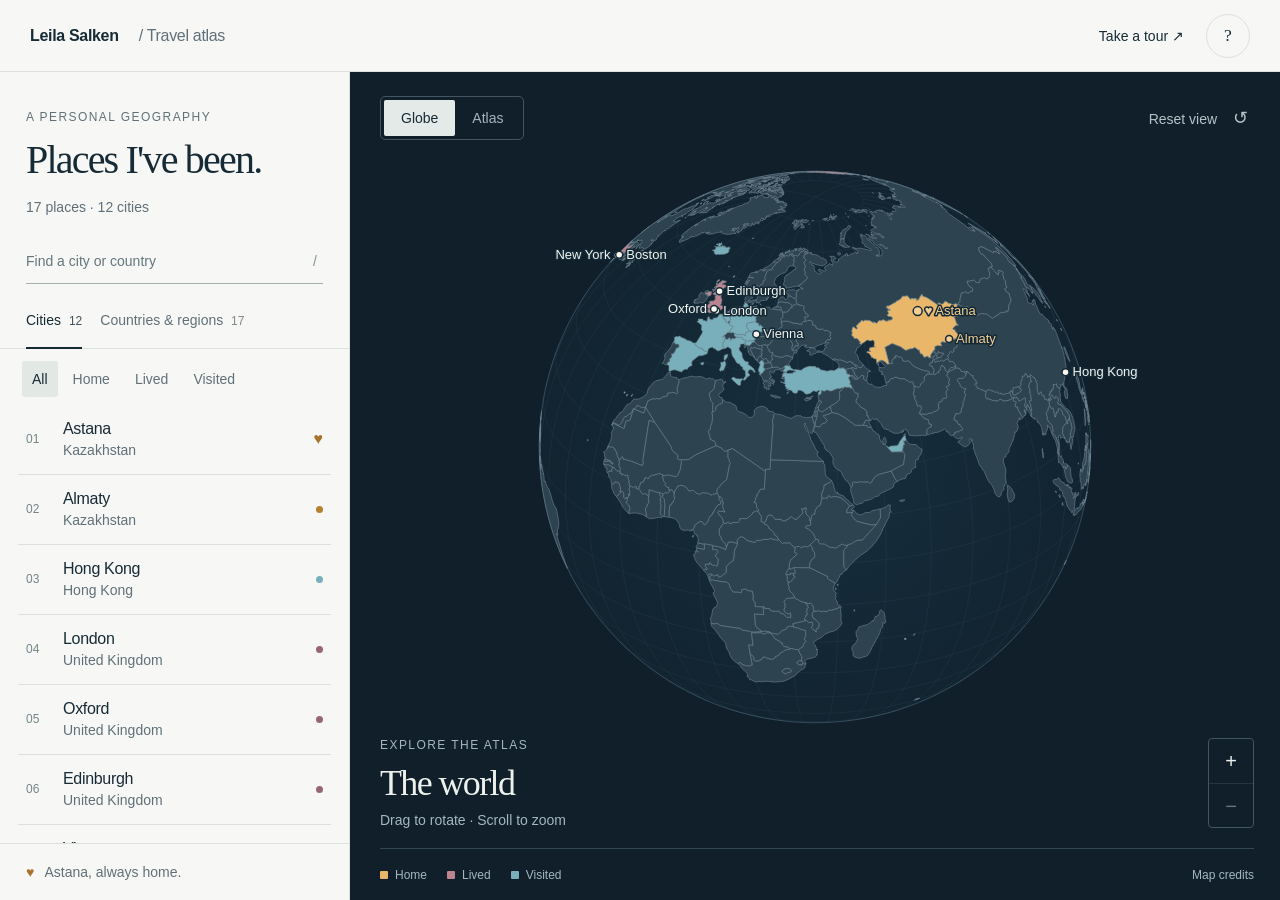
==== index.html @ f5cadc43 "added whatever astra cooked up" ====
<!doctype html>
<html lang="en">
  <head>
    <meta charset="UTF-8" />
    <meta name="viewport" content="width=device-width, initial-scale=1" />
    <meta name="theme-color" content="#101f2a" />
    <meta
      name="description"
      content="Leila's travel atlas. Explore places visited, lived in, and called home."
    />
    <title>Places I've been · Leila Salken</title>
    <script type="module" crossorigin src="./assets/index-CaOYMZyG.js"></script>
    <link rel="stylesheet" crossorigin href="./assets/index-DTlGD4Jg.css">
  </head>
  <body>
    <a href="#placeSearch" class="skip-link">Skip to place search</a>
    <header class="topbar">
      <a href="https://potterisom.github.io/" class="author"
        >Leila Salken <span>/ Travel atlas</span></a
      >
      <div class="top-actions">
        <button id="tourButton">
          Take a tour <span aria-hidden="true">↗</span></button
        ><button
          id="helpButton"
          class="help-button"
          aria-label="Keyboard shortcuts"
        >
          ?
        </button>
      </div>
    </header>
    <main class="workspace">
      <aside class="sidebar" aria-label="Place directory and details">
        <div id="directory" class="directory">
          <div class="intro">
            <p class="eyebrow">A personal geography</p>
            <h1>Places I've been.</h1>
            <p id="totals" class="totals"></p>
          </div>
          <div class="search-wrap">
            <label for="placeSearch" class="sr-only"
              >Search cities and countries</label
            ><input
              type="search"
              id="placeSearch"
              placeholder="Find a city or country"
              autocomplete="off"
            /><span aria-hidden="true">/</span>
          </div>
          <div class="directory-tabs" role="group" aria-label="Directory view">
            <button data-list="cities" aria-pressed="true">
              Cities <span id="cityCount"></span></button
            ><button data-list="countries" aria-pressed="false">
              Countries & regions <span id="countryCount"></span>
            </button>
          </div>
          <div
            id="filters"
            class="filters"
            role="group"
            aria-label="Filter by country travel status"
          >
            <button data-filter="all" aria-pressed="true">All</button
            ><button data-filter="origin" aria-pressed="false">Home</button
            ><button data-filter="lived" aria-pressed="false">Lived</button
            ><button data-filter="visited" aria-pressed="false">Visited</button>
          </div>
          <p id="resultStatus" class="sr-only" aria-live="polite"></p>
          <div id="placeList" class="place-list"></div>
          <div class="directory-foot">
            <span class="home-heart">♥</span>
            <span id="homeNote">Astana, always home.</span>
          </div>
        </div>
        <section
          id="detail"
          class="detail"
          hidden
          aria-labelledby="detailTitle"
        >
          <div class="detail-top">
            <button id="closeDetail">← All places</button
            ><button id="shareButton" aria-label="Copy link to this city">
              Copy link
            </button>
          </div>
          <div class="detail-content">
            <p class="eyebrow" id="detailCountry"></p>
            <h2 id="detailTitle" tabindex="-1"></h2>
            <p id="detailCoordinate" class="coordinate"></p>
            <p id="detailStatus" class="detail-status"></p>
            <div id="detailBody"></div>
          </div>
          <div class="detail-nav">
            <button id="previousCity" aria-label="Previous city">←</button
            ><span id="cityPosition"></span
            ><button id="nextCity" aria-label="Next city">→</button>
          </div>
        </section>
      </aside>
      <section
        id="mapPanel"
        class="map-panel"
        aria-label="Interactive travel map"
      >
        <div class="map-top">
          <div class="view-switch" role="group" aria-label="Map projection">
            <button id="globeButton" aria-pressed="true">Globe</button
            ><button id="atlasButton" aria-pressed="false">Atlas</button>
          </div>
          <button id="resetButton" class="map-button">
            Reset view <span aria-hidden="true">↺</span>
          </button>
        </div>
        <div id="mapStage" class="map-stage">
          <svg
            id="map"
            role="group"
            aria-label="Travel map. Drag to move, pinch or use controls to zoom. Use the place directory for keyboard navigation."
            tabindex="0"
          >
            <defs>
              <radialGradient id="ocean">
                <stop offset="0%" stop-color="#182f3e" />
                <stop offset="100%" stop-color="#112430" />
              </radialGradient>
            </defs>
            <path id="sphere" />
            <path id="graticule" />
            <g id="shapes"></g>
            <g id="mapLabels" aria-hidden="true"></g>
            <g id="markers"></g>
          </svg>
        </div>
        <div id="tooltip" class="tooltip" hidden></div>
        <div class="map-bottom">
          <div>
            <p id="viewEyebrow" class="eyebrow">Explore the atlas</p>
            <h2 id="viewTitle">The world</h2>
            <p id="mapHint" class="map-hint">Drag to rotate · Scroll to zoom</p>
          </div>
          <div class="zoom-controls">
            <button id="zoomIn" aria-label="Zoom in">+</button
            ><button id="zoomOut" aria-label="Zoom out">−</button>
          </div>
        </div>
        <div class="map-footer">
          <div class="legend">
            <span><i class="origin"></i>Home</span
            ><span><i class="lived"></i>Lived</span
            ><span><i class="visited"></i>Visited</span>
          </div>
          <button id="creditsButton">Map credits</button>
        </div>
        <div id="tourBar" class="tour-bar" hidden>
          <div>
            <strong id="tourTitle">City tour</strong
            ><span id="tourCount"></span>
          </div>
          <button id="tourPrevious" aria-label="Previous tour stop">←</button
          ><button id="tourPlay" aria-label="Pause tour">Pause</button
          ><button id="tourNext" aria-label="Next tour stop">→</button
          ><button id="tourClose" aria-label="End tour">×</button>
        </div>
      </section>
    </main>
    <p id="announcement" class="toast" role="status" hidden></p>
    <dialog id="helpDialog">
      <form method="dialog">
        <button class="dialog-close" aria-label="Close keyboard shortcuts">
          ×
        </button>
      </form>
      <p class="eyebrow">Getting around</p>
      <h2>Explore at your pace.</h2>
      <dl>
        <div>
          <dt>/</dt>
          <dd>Search places</dd>
        </div>
        <div>
          <dt>G / A</dt>
          <dd>Globe / atlas</dd>
        </div>
        <div>
          <dt>+ / −</dt>
          <dd>Zoom in / out</dd>
        </div>
        <div>
          <dt>Arrow keys</dt>
          <dd>Move the focused map</dd>
        </div>
        <div>
          <dt>R</dt>
          <dd>Random city</dd>
        </div>
        <div>
          <dt>W</dt>
          <dd>Reset the view</dd>
        </div>
        <div>
          <dt>Esc</dt>
          <dd>End tour or close details</dd>
        </div>
      </dl>
      <p>
        Drag the map to move. Pinch with two fingers to zoom. The tour visits
        cities in a geographic sequence, not travel-date order.
      </p>
    </dialog>
    <dialog id="creditsDialog">
      <form method="dialog">
        <button class="dialog-close" aria-label="Close map credits">×</button>
      </form>
      <p class="eyebrow">Cartography</p>
      <h2>About this atlas</h2>
      <p>
        Country outlines:
        <a href="https://github.com/topojson/world-atlas"
          >Natural Earth via world-atlas</a
        >. US outlines:
        <a href="https://github.com/PublicaMundi/MappingAPI">PublicaMundi</a>.
        Projections: D3 Geo.
      </p>
      <p>
        Colors describe my travel record. Hong Kong is tracked separately from
        mainland China. Boundaries are for orientation and do not imply a
        position on territorial claims.
      </p>
      <p id="creditsCount"></p>
    </dialog>
    <noscript
      ><p class="no-script">
        This interactive map needs JavaScript. Places include Kazakhstan, the
        United States, the United Kingdom, Albania, Austria, Belgium, Czech
        Republic, France, Germany, Hong Kong, Iceland, Italy, Netherlands,
        Slovenia, Spain, Turkey, and the United Arab Emirates.
      </p></noscript
    >
    <div id="startupError" class="startup-error" role="alert" hidden>
      <h2>The map couldn't load.</h2>
      <p id="startupMessage">Please refresh and try again.</p>
    </div>
    <script src="./content.js"></script>
  </body>
</html>
---- assets/index-DTlGD4Jg.css ----
:root{font-family:-apple-system,BlinkMacSystemFont,Segoe UI,sans-serif;color:#172b36;background:#f7f8f5;font-synthesis:none;--ink: #172b36;--muted: #617078;--line: #dce1dd;--origin: #e8b76a;--lived: #bc8390;--visited: #78afba;--map: #101f2a}*{box-sizing:border-box}body{margin:0}button,input{font:inherit}button,a,input{-webkit-tap-highlight-color:transparent}button{cursor:pointer}button,a{color:inherit}button:focus-visible,a:focus-visible,input:focus-visible,[tabindex]:focus-visible{outline:2px solid #55889b;outline-offset:4px}button:disabled{cursor:default;opacity:.4}button{border:0;background:none}button:hover{opacity:.8}button[aria-pressed=true]{opacity:1}button,input{min-height:44px}h1,h2,p{margin:0}h1,h2{font-family:Georgia,Times New Roman,serif;font-weight:400;letter-spacing:-.045em}h1,h2{font-size:2.5rem;line-height:1.12}[hidden]{display:none!important}.sr-only{position:absolute;width:1px;height:1px;padding:0;margin:-1px;overflow:hidden;clip:rect(0,0,0,0);white-space:nowrap;border:0}.skip-link{position:fixed;left:20px;top:-80px;z-index:100;background:#fff;padding:14px}.skip-link:focus{top:8px}.topbar{height:72px;display:flex;align-items:center;justify-content:space-between;padding:0 30px;border-bottom:1px solid var(--line)}.author{font-size:1rem;text-decoration:none;font-weight:600;letter-spacing:-.02em}.author span{font-weight:400;color:var(--muted);margin-left:16px}.top-actions{display:flex;align-items:center;gap:22px;font-size:.875rem}.top-actions button:first-child{padding:0}.top-actions span{margin-left:14px}.help-button{width:44px;border:1px solid var(--line);border-radius:50%;font-family:Georgia,serif;font-size:1.1rem}.workspace{height:calc(100dvh - 72px);min-height:600px;display:grid;grid-template-columns:350px minmax(0,1fr)}.sidebar{min-height:0;border-right:1px solid var(--line);background:#f7f8f5;overflow:hidden}.directory,.detail{height:100%;display:flex;flex-direction:column}.intro{padding:36px 26px 24px}.eyebrow{font-size:.75rem;text-transform:uppercase;letter-spacing:.12em;font-weight:500;line-height:1.5;color:var(--muted);margin-bottom:12px}.totals{font-size:.875rem;color:var(--muted);margin-top:16px}.search-wrap{display:flex;align-items:center;margin:0 26px 20px;border-bottom:1px solid #a4b0b0}.search-wrap input{width:100%;min-width:0;background:transparent;border:0;outline-offset:0;padding:8px 0;font-size:.875rem;color:var(--ink)}.search-wrap input::placeholder{color:#64757d}.search-wrap span{color:#809096;font-size:.875rem;padding:0 6px}.directory-tabs{display:flex;gap:18px;padding:0 26px;border-bottom:1px solid var(--line)}.directory-tabs button{white-space:nowrap;font-size:.875rem;padding:0 0 12px;position:relative;color:var(--muted)}.directory-tabs span{font-size:.75rem;margin-left:4px;opacity:.8}.directory-tabs button[aria-pressed=true]{color:var(--ink)}.directory-tabs button[aria-pressed=true]:after{content:"";position:absolute;left:0;right:0;height:2px;bottom:-1px;background:var(--ink)}.filters{display:flex;gap:5px;padding:12px 22px 8px}.filters button{min-height:36px;padding:0 10px;border-radius:3px;font-size:.875rem;color:var(--muted)}.filters button[aria-pressed=true]{background:#e2e8e4;color:var(--ink)}.place-list{flex:1;overflow:auto;overscroll-behavior:contain;padding:0 18px;scrollbar-width:thin;scrollbar-color:#bdc8c6 transparent}.place-row{width:100%;text-align:left;display:grid;grid-template-columns:28px 1fr 20px;gap:9px;align-items:center;padding:14px 8px;min-height:70px;border-bottom:1px solid var(--line)}.place-row:hover,.place-row:focus-visible{background:#eaf0ec;opacity:1}.row-number{font-size:.75rem;color:#74848a;font-variant-numeric:tabular-nums}.place-row strong{font-size:1rem;font-weight:500;display:block;letter-spacing:-.02em}.place-row small{display:block;font-size:.875rem;color:var(--muted);margin-top:4px}.row-status{width:7px;height:7px;justify-self:end;border-radius:50%;background:var(--visited)}.row-status.lived{background:#976675}.row-status.origin{background:#b58030}.place-row .home-heart{justify-self:end}.home-heart{color:#a8732d}.directory-foot{padding:20px 26px;font-size:.875rem;border-top:1px solid var(--line);color:var(--muted);background:#f7f8f5}.directory-foot span{margin-right:7px}.no-results{padding:26px 8px;font-size:1rem;color:var(--muted);line-height:1.6}.no-results button{display:block;text-decoration:underline;padding:0}.map-panel{background:var(--map);position:relative;min-width:0;min-height:0;color:#edf1ed;overflow:hidden}.map-top{position:absolute;top:24px;left:30px;right:26px;display:flex;justify-content:space-between;align-items:center;z-index:3;pointer-events:none}.map-top>*{pointer-events:auto}.view-switch{display:flex;padding:3px;border:1px solid #435561;border-radius:5px;background:#101f2a}.view-switch button{min-height:36px;padding:0 17px;font-size:.875rem;color:#a5b4bf;border-radius:2px}.view-switch button[aria-pressed=true]{background:#e4eae7;color:#172b36}.map-button{font-size:.875rem;color:#b4c3c8;min-height:44px}.map-button span{margin-left:12px;font-size:1.1rem}.map-stage{position:absolute;inset:72px 0 150px;touch-action:none}.map-stage svg{display:block;width:100%;height:100%;cursor:grab;overflow:hidden}.map-stage.is-dragging svg{cursor:grabbing}.map-stage path{vector-effect:non-scaling-stroke}#sphere{fill:url(#ocean);stroke:#3c5665;stroke-width:.8}#graticule{fill:none;stroke:#628494;stroke-width:.6;opacity:.16;pointer-events:none}.land{fill:#2d4350;stroke:#708591;stroke-width:.6;cursor:pointer;transition:fill .18s}.land.visited{fill:var(--visited)}.land.lived{fill:var(--lived)}.land.origin{fill:var(--origin)}.land:hover,.land.selected{fill:#a3b8bd;stroke:#f3f3e9;stroke-width:1}.land.origin:hover,.land.origin.selected{fill:#edca92}.land.lived:hover,.land.lived.selected{fill:#d5a9b1}.land.visited:hover,.land.visited.selected{fill:#a4cbd1}.marker{cursor:pointer}.marker circle.pin{fill:#f9f8ee;stroke:#152b39;stroke-width:1.5}.marker circle.hit{fill:transparent}.marker text{fill:#f1f4ee;font-size:13px;font-weight:500;paint-order:stroke;stroke:#142936;stroke-width:3px;stroke-linejoin:round;pointer-events:none}.marker line{stroke:#a4bbc0;stroke-width:.6;pointer-events:none}.marker.origin text{fill:#f2ce94}.marker.origin circle.pin{fill:#f2ce94}.marker.selected circle.pin{fill:#fff;stroke:#f0c279;stroke-width:2.5}.marker:hover circle.pin{fill:#f0c279}.map-label{font-size:12px;letter-spacing:.08em;fill:#a8bac1;paint-order:stroke;stroke:#17303d;stroke-width:3;pointer-events:none}.map-bottom{position:absolute;bottom:72px;left:30px;right:26px;display:flex;align-items:flex-end;justify-content:space-between;pointer-events:none}.map-bottom h2{font-size:2.25rem;margin-bottom:9px;max-width:600px}.map-bottom .eyebrow{color:#a4b7c1;margin-bottom:9px}.map-hint{font-size:.875rem;color:#a4b7c1}.zoom-controls{display:flex;flex-direction:column;pointer-events:auto;border:1px solid #425562;border-radius:4px;background:#101f2a}.zoom-controls button{width:44px;font-size:1.25rem;line-height:1}.zoom-controls button+button{border-top:1px solid #425562}.map-footer{position:absolute;bottom:0;height:52px;left:30px;right:26px;border-top:1px solid #334753;display:flex;align-items:center;justify-content:space-between;color:#a4b7c1}.legend{display:flex;gap:20px;font-size:.75rem}.legend span{display:flex;align-items:center;gap:7px}.legend i{height:8px;width:8px;border-radius:1px;background:var(--visited)}.legend .origin{background:var(--origin)}.legend .lived{background:var(--lived)}.map-footer button{font-size:.75rem;padding:0}.tooltip{position:absolute;z-index:5;padding:10px 14px;background:#edf2ee;border:1px solid #fff;color:var(--ink);box-shadow:0 8px 24px #0003;pointer-events:none;max-width:240px;border-radius:3px;font-size:.875rem}.tooltip small{display:block;font-size:.75rem;margin-top:3px;color:#56676d}.detail-top{padding:20px 20px 16px;display:flex;justify-content:space-between;border-bottom:1px solid var(--line);font-size:.875rem}.detail-top button{padding:0 6px}.detail-content{flex:1;overflow:auto;padding:34px 26px}.detail-content h2{font-size:3rem;overflow-wrap:anywhere}.coordinate{font-size:.75rem;line-height:1.6;color:var(--muted);margin-top:14px;font-variant-numeric:tabular-nums}.detail-status{font-size:.875rem;margin:20px 0 36px;padding:7px 10px;border-left:2px solid #a8babc;background:#eaf0ec;width:fit-content}.detail-status.origin{border-color:#a8732d}.detail-status.lived{border-color:#976675}.detail-body{border-top:1px solid var(--line);padding-top:24px}.detail-body h3{font-size:1rem;font-weight:500;margin:0 0 10px}.detail-body p{font-size:1rem;line-height:1.7;color:var(--muted);white-space:pre-line}.detail-body .empty-note{font-family:Georgia,serif;font-size:1.25rem;color:#52666c;line-height:1.55}.detail-body .empty-note small{display:block;font-family:-apple-system,BlinkMacSystemFont,Segoe UI,sans-serif;font-size:.875rem;margin-top:12px;color:var(--muted)}.detail-body figure{margin:20px 0}.detail-body img{width:100%;height:auto;display:block}.detail-body figcaption{font-size:.875rem;margin-top:8px;color:var(--muted)}.detail-nav{display:flex;align-items:center;justify-content:space-between;border-top:1px solid var(--line);padding:12px 20px;font-size:.875rem;color:var(--muted)}.detail-nav button{width:44px;font-size:1.25rem}.state-action{margin-top:20px;border:1px solid #aab8b7;padding:0 14px;border-radius:3px;font-size:.875rem}.tour-bar{position:absolute;z-index:6;bottom:192px;left:50%;transform:translate(-50%);display:flex;align-items:center;gap:8px;background:#edf2ee;color:var(--ink);padding:8px 12px;border-radius:5px;box-shadow:0 10px 40px #0004;white-space:nowrap}.tour-bar>div{padding:0 10px}.tour-bar strong{display:block;font-size:.875rem;font-weight:500}.tour-bar span{display:block;font-size:.75rem;color:var(--muted);margin-top:4px}.tour-bar button{min-width:36px;font-size:.875rem}.tour-bar button:last-child{font-size:1.3rem}.toast{position:fixed;z-index:50;left:50%;bottom:22px;transform:translate(-50%);background:#f7f8f5;color:var(--ink);border:1px solid var(--line);padding:13px 20px;box-shadow:0 6px 30px #0002;border-radius:4px;font-size:.875rem}dialog{max-width:460px;width:calc(100vw - 40px);padding:36px;border:0;background:#f7f8f5;color:var(--ink);border-radius:6px;box-shadow:0 24px 100px #0005}dialog::backdrop{background:#09151eb8}dialog h2{font-size:2rem;margin-bottom:20px}dialog p{font-size:.875rem;line-height:1.7;color:var(--muted);margin-bottom:12px}.dialog-close{position:absolute;right:12px;top:8px;font-size:1.5rem;width:44px}dialog dl{margin:0 0 20px}dialog dl>div{display:flex;border-bottom:1px solid var(--line);padding:10px 0;font-size:.875rem}dialog dt{width:110px}dialog dd{margin:0;flex:1;color:var(--muted)}.no-script{position:fixed;inset:100px 20px auto;z-index:20;background:#fff;padding:25px;color:#172b36;line-height:1.6}@media(min-width:1600px){.workspace{grid-template-columns:380px 1fr}.intro{padding-top:42px}h1{font-size:2.8rem}.map-stage{inset:80px 30px 160px}}@media(max-width:1050px){.workspace{grid-template-columns:310px 1fr}.intro{padding:28px 22px 20px}h1{font-size:2.2rem}.directory-tabs{padding:0 22px;gap:12px}.directory-tabs button{font-size:.875rem}.search-wrap{margin-left:22px;margin-right:22px}.map-top,.map-bottom,.map-footer{left:20px;right:20px}.map-bottom h2{font-size:2rem}}@media(max-width:720px){.topbar{height:60px;padding:0 18px}.author{font-size:.875rem}.author span{display:none}.top-actions{gap:12px;font-size:.875rem}.help-button{min-height:36px;width:36px}.workspace{display:flex;flex-direction:column;height:auto;min-height:0}.map-panel{order:-1;height:60dvh;min-height:390px;max-height:620px;flex:none}.map-stage{inset:62px 0 110px}.map-top{top:12px;left:16px;right:16px}.view-switch button{padding:0 13px;min-height:34px;font-size:.875rem}.map-bottom{bottom:54px;left:18px;right:16px}.map-bottom h2{font-size:1.5rem;margin-bottom:5px}.map-bottom .eyebrow{display:none}.map-hint{font-size:.75rem}.map-footer{height:42px;left:18px;right:16px}.legend{gap:16px}.zoom-controls{flex-direction:row}.zoom-controls button{width:40px;min-height:40px}.zoom-controls button+button{border-top:0;border-left:1px solid #425562}.sidebar{border-right:0;overflow:visible;min-height:480px}.directory,.detail{height:auto;min-height:480px}.intro{padding:24px 22px 18px;display:grid;grid-template-columns:1fr auto;align-items:end;gap:8px}.intro .eyebrow{grid-column:1/-1;margin:0}.intro h1{font-size:2rem}.totals{margin:0;font-size:.75rem;max-width:90px;text-align:right;line-height:1.5}.place-list{overflow:visible;padding:0 18px}.place-row{min-height:68px}.directory-foot{margin-top:auto}.detail-content{padding:24px;overflow:visible}.detail-content h2{font-size:2.5rem}.detail-status{margin-bottom:24px}.detail-nav{margin-top:auto}.tour-bar{bottom:125px;padding:5px;gap:2px}.tour-bar>div{padding:0 6px}.tour-bar button{min-width:32px}.tour-bar strong{max-width:110px;overflow:hidden;text-overflow:ellipsis}.detail-top{padding:10px 18px}.map-button{font-size:.75rem}.map-button span{margin-left:4px}.toast{max-width:90vw;width:max-content;text-align:center}}@media(prefers-reduced-motion:reduce){*,*:before,*:after{transition:none!important;animation:none!important;scroll-behavior:auto!important}}.marker{pointer-events:bounding-box}.marker text{pointer-events:auto}.startup-error{position:fixed;inset:20% 10% auto;z-index:100;background:#f7f8f5;color:#172b36;border:1px solid #c5cecb;padding:28px;box-shadow:0 10px 60px #0005;line-height:1.6}.startup-error h2{font-size:1.75rem;margin-bottom:14px}.photo-error{padding:20px;border:1px solid var(--line);font-size:.875rem}
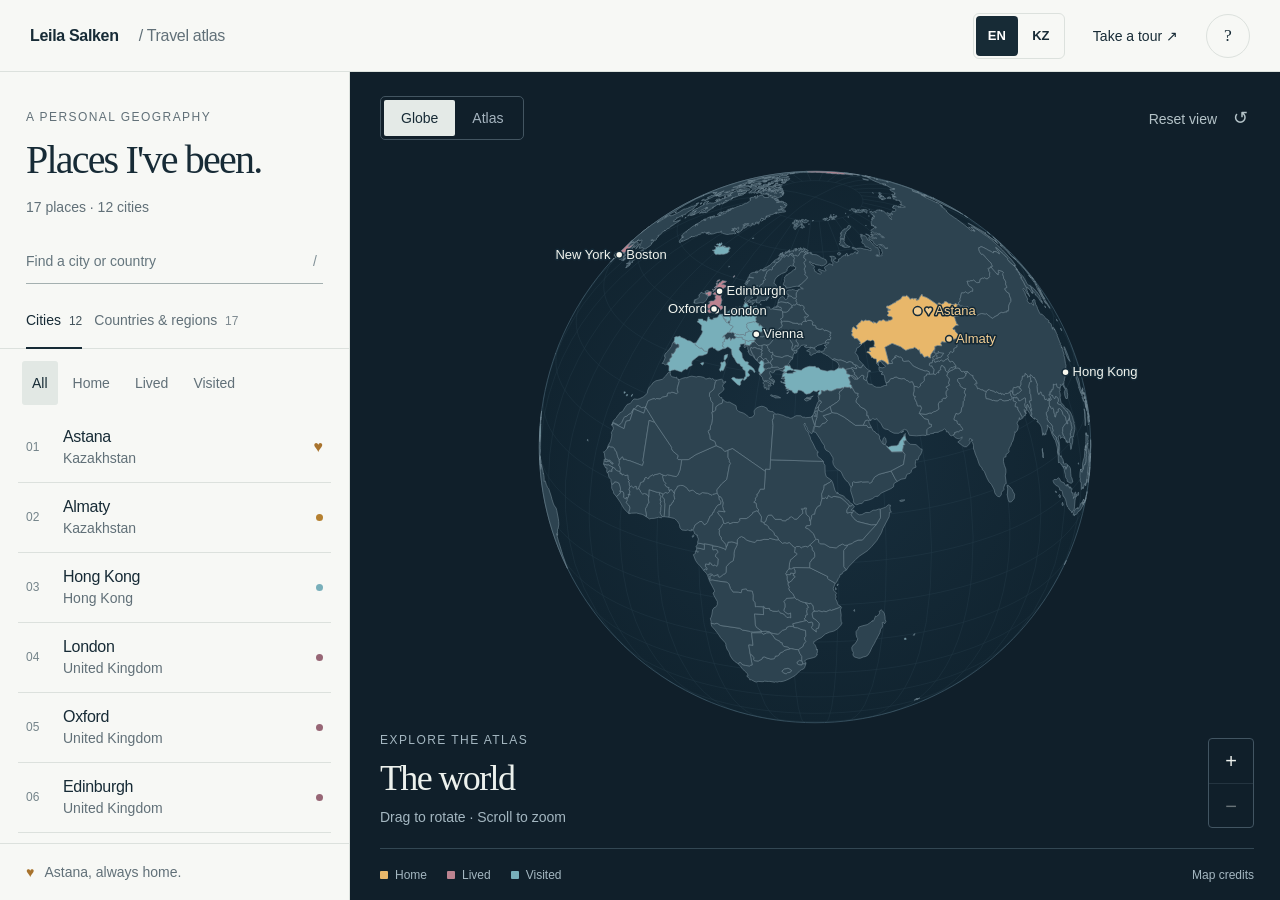
==== commit 781d9616: "added en/kz switch, allegedly fixed mobile" ====
--- a/index.html
+++ b/index.html
@@ -2,15 +2,22 @@
 <html lang="en">
   <head>
     <meta charset="UTF-8" />
-    <meta name="viewport" content="width=device-width, initial-scale=1" />
+    <meta
+      name="viewport"
+      content="width=device-width, initial-scale=1, viewport-fit=cover"
+    />
     <meta name="theme-color" content="#101f2a" />
     <meta
       name="description"
       content="Leila's travel atlas. Explore places visited, lived in, and called home."
     />
     <title>Places I've been · Leila Salken</title>
-    <script type="module" crossorigin src="./assets/index-CaOYMZyG.js"></script>
-    <link rel="stylesheet" crossorigin href="./assets/index-DTlGD4Jg.css">
+    <script type="module">(function(){const t=document.createElement("link").relList;if(t&&t.supports&&t.supports("modulepreload"))return;for(const a of document.querySelectorAll('link[rel="modulepreload"]'))n(a);new MutationObserver(a=>{for(const i of a)if(i.type==="childList")for(const r of i.addedNodes)r.tagName==="LINK"&&r.rel==="modulepreload"&&n(r)}).observe(document,{childList:!0,subtree:!0});function o(a){const i={};return a.integrity&&(i.integrity=a.integrity),a.referrerPolicy&&(i.referrerPolicy=a.referrerPolicy),a.crossOrigin==="use-credentials"?i.credentials="include":a.crossOrigin==="anonymous"?i.credentials="omit":i.credentials="same-origin",i}function n(a){if(a.ep)return;a.ep=!0;const i=o(a);fetch(a.href,i)}})();class X{constructor(){this._partials=new Float64Array(32),this._n=0}add(t){const o=this._partials;let n=0;for(let a=0;a<this._n&&a<32;a++){const i=o[a],r=t+i,l=Math.abs(t)<Math.abs(i)?t-(r-i):i-(r-t);l&&(o[n++]=l),t=r}return o[n]=t,this._n=n+1,this}valueOf(){const t=this._partials;let o=this._n,n,a,i,r=0;if(o>0){for(r=t[--o];o>0&&(n=r,a=t[--o],r=n+a,i=a-(r-n),!i););o>0&&(i<0&&t[o-1]<0||i>0&&t[o-1]>0)&&(a=i*2,n=r+a,a==n-r&&(r=n))}return r}}function*y5(e){for(const t of e)yield*t}function w4(e){return Array.from(y5(e))}function _1(e,t,o){e=+e,t=+t,o=(a=arguments.length)<2?(t=e,e=0,1):a<3?1:+o;for(var n=-1,a=Math.max(0,Math.ceil((t-e)/o))|0,i=new Array(a);++n<a;)i[n]=e+n*o;return i}var x=1e-6,n3=1e-12,z=Math.PI,s1=z/2,x2=z/4,o1=z*2,u1=180/z,$=z/180,G=Math.abs,m5=Math.atan,M1=Math.atan2,A=Math.cos,S2=Math.ceil,o3=Math.hypot,w=Math.sin,g5=Math.sign||function(e){return e>0?1:e<0?-1:0},v1=Math.sqrt;function f5(e){return e>1?0:e<-1?z:Math.acos(e)}function N1(e){return e>1?s1:e<-1?-s1:Math.asin(e)}function F(){}function I2(e,t){e&&_3.hasOwnProperty(e.type)&&_3[e.type](e,t)}var V3={Feature:function(e,t){I2(e.geometry,t)},FeatureCollection:function(e,t){for(var o=e.features,n=-1,a=o.length;++n<a;)I2(o[n].geometry,t)}},_3={Sphere:function(e,t){t.sphere()},Point:function(e,t){e=e.coordinates,t.point(e[0],e[1],e[2])},MultiPoint:function(e,t){for(var o=e.coordinates,n=-1,a=o.length;++n<a;)e=o[n],t.point(e[0],e[1],e[2])},LineString:function(e,t){a3(e.coordinates,t,0)},MultiLineString:function(e,t){for(var o=e.coordinates,n=-1,a=o.length;++n<a;)a3(o[n],t,0)},Polygon:function(e,t){W3(e.coordinates,t)},MultiPolygon:function(e,t){for(var o=e.coordinates,n=-1,a=o.length;++n<a;)W3(o[n],t)},GeometryCollection:function(e,t){for(var o=e.geometries,n=-1,a=o.length;++n<a;)I2(o[n],t)}};function a3(e,t,o){var n=-1,a=e.length-o,i;for(t.lineStart();++n<a;)i=e[n],t.point(i[0],i[1],i[2]);t.lineEnd()}function W3(e,t){var o=-1,n=e.length;for(t.polygonStart();++o<n;)a3(e[o],t,1);t.polygonEnd()}function w1(e,t){e&&V3.hasOwnProperty(e.type)?V3[e.type](e,t):I2(e,t)}var i3=new X,z2=new X,A4,N4,r3,L3,s3,u2={point:F,lineStart:F,lineEnd:F,polygonStart:function(){i3=new X,u2.lineStart=h5,u2.lineEnd=P5},polygonEnd:function(){var e=+i3;z2.add(e<0?o1+e:e),this.lineStart=this.lineEnd=this.point=F},sphere:function(){z2.add(o1)}};function h5(){u2.point=M5}function P5(){k4(A4,N4)}function M5(e,t){u2.point=k4,A4=e,N4=t,e*=$,t*=$,r3=e,L3=A(t=t/2+x2),s3=w(t)}function k4(e,t){e*=$,t*=$,t=t/2+x2;var o=e-r3,n=o>=0?1:-1,a=n*o,i=A(t),r=w(t),l=s3*r,m=L3*i+l*A(a),u=l*n*w(a);i3.add(M1(u,m)),r3=e,L3=i,s3=r}function q3(e){return z2=new X,w1(e,u2),z2*2}function l3(e){return[M1(e[1],e[0]),N1(e[2])]}function j1(e){var t=e[0],o=e[1],n=A(o);return[n*A(t),n*w(t),w(o)]}function v2(e,t){return e[0]*t[0]+e[1]*t[1]+e[2]*t[2]}function T2(e,t){return[e[1]*t[2]-e[2]*t[1],e[2]*t[0]-e[0]*t[2],e[0]*t[1]-e[1]*t[0]]}function Y2(e,t){e[0]+=t[0],e[1]+=t[1],e[2]+=t[2]}function C2(e,t){return[e[0]*t,e[1]*t,e[2]*t]}function p3(e){var t=v1(e[0]*e[0]+e[1]*e[1]+e[2]*e[2]);e[0]/=t,e[1]/=t,e[2]/=t}var o2,Z2,$2,B2,R2,G2,K2,U2,c3,u3,d3,x4,I4,q,j,Y,y1={sphere:F,point:Z3,lineStart:j3,lineEnd:Y3,polygonStart:function(){y1.lineStart=C5,y1.lineEnd=b5},polygonEnd:function(){y1.lineStart=j3,y1.lineEnd=Y3}};function Z3(e,t){e*=$,t*=$;var o=A(t);P2(o*A(e),o*w(e),w(t))}function P2(e,t,o){++o2,$2+=(e-$2)/o2,B2+=(t-B2)/o2,R2+=(o-R2)/o2}function j3(){y1.point=S5}function S5(e,t){e*=$,t*=$;var o=A(t);q=o*A(e),j=o*w(e),Y=w(t),y1.point=v5,P2(q,j,Y)}function v5(e,t){e*=$,t*=$;var o=A(t),n=o*A(e),a=o*w(e),i=w(t),r=M1(v1((r=j*i-Y*a)*r+(r=Y*n-q*i)*r+(r=q*a-j*n)*r),q*n+j*a+Y*i);Z2+=r,G2+=r*(q+(q=n)),K2+=r*(j+(j=a)),U2+=r*(Y+(Y=i)),P2(q,j,Y)}function Y3(){y1.point=Z3}function C5(){y1.point=E5}function b5(){z4(x4,I4),y1.point=Z3}function E5(e,t){x4=e,I4=t,e*=$,t*=$,y1.point=z4;var o=A(t);q=o*A(e),j=o*w(e),Y=w(t),P2(q,j,Y)}function z4(e,t){e*=$,t*=$;var o=A(t),n=o*A(e),a=o*w(e),i=w(t),r=j*i-Y*a,l=Y*n-q*i,m=q*a-j*n,u=o3(r,l,m),s=N1(u),p=u&&-s/u;c3.add(p*r),u3.add(p*l),d3.add(p*m),Z2+=s,G2+=s*(q+(q=n)),K2+=s*(j+(j=a)),U2+=s*(Y+(Y=i)),P2(q,j,Y)}function w5(e){o2=Z2=$2=B2=R2=G2=K2=U2=0,c3=new X,u3=new X,d3=new X,w1(e,y1);var t=+c3,o=+u3,n=+d3,a=o3(t,o,n);return a<n3&&(t=G2,o=K2,n=U2,Z2<x&&(t=$2,o=B2,n=R2),a=o3(t,o,n),a<n3)?[NaN,NaN]:[M1(o,t)*u1,N1(n/a)*u1]}function y3(e,t){function o(n,a){return n=e(n,a),t(n[0],n[1])}return e.invert&&t.invert&&(o.invert=function(n,a){return n=t.invert(n,a),n&&e.invert(n[0],n[1])}),o}function m3(e,t){return G(e)>z&&(e-=Math.round(e/o1)*o1),[e,t]}m3.invert=m3;function A5(e,t,o){return(e%=o1)?t||o?y3(X3(e),Q3(t,o)):X3(e):t||o?Q3(t,o):m3}function J3(e){return function(t,o){return t+=e,G(t)>z&&(t-=Math.round(t/o1)*o1),[t,o]}}function X3(e){var t=J3(e);return t.invert=J3(-e),t}function Q3(e,t){var o=A(e),n=w(e),a=A(t),i=w(t);function r(l,m){var u=A(m),s=A(l)*u,p=w(l)*u,L=w(m),d=L*o+s*n;return[M1(p*a-d*i,s*o-L*n),N1(d*a+p*i)]}return r.invert=function(l,m){var u=A(m),s=A(l)*u,p=w(l)*u,L=w(m),d=L*a-p*i;return[M1(p*a+L*i,s*o+d*n),N1(d*o-s*n)]},r}function N5(e,t,o,n,a,i){if(o){var r=A(t),l=w(t),m=n*o;a==null?(a=t+n*o1,i=t-m/2):(a=e4(r,a),i=e4(r,i),(n>0?a<i:a>i)&&(a+=n*o1));for(var u,s=a;n>0?s>i:s<i;s-=m)u=l3([r,-l*A(s),-l*w(s)]),e.point(u[0],u[1])}}function e4(e,t){t=j1(t),t[0]-=e,p3(t);var o=f5(-t[1]);return((-t[2]<0?-o:o)+o1-x)%o1}function T4(){var e=[],t;return{point:function(o,n,a){t.push([o,n,a])},lineStart:function(){e.push(t=[])},lineEnd:F,rejoin:function(){e.length>1&&e.push(e.pop().concat(e.shift()))},result:function(){var o=e;return e=[],t=null,o}}}function w2(e,t){return G(e[0]-t[0])<x&&G(e[1]-t[1])<x}function b2(e,t,o,n){this.x=e,this.z=t,this.o=o,this.e=n,this.v=!1,this.n=this.p=null}function Z4(e,t,o,n,a){var i=[],r=[],l,m;if(e.forEach(function(y){if(!((v=y.length-1)<=0)){var v,h=y[0],M=y[v],b;if(w2(h,M)){if(!h[2]&&!M[2]){for(a.lineStart(),l=0;l<v;++l)a.point((h=y[l])[0],h[1]);a.lineEnd();return}M[0]+=2*x}i.push(b=new b2(h,y,null,!0)),r.push(b.o=new b2(h,null,b,!1)),i.push(b=new b2(M,y,null,!1)),r.push(b.o=new b2(M,null,b,!0))}}),!!i.length){for(r.sort(t),t4(i),t4(r),l=0,m=r.length;l<m;++l)r[l].e=o=!o;for(var u=i[0],s,p;;){for(var L=u,d=!0;L.v;)if((L=L.n)===u)return;s=L.z,a.lineStart();do{if(L.v=L.o.v=!0,L.e){if(d)for(l=0,m=s.length;l<m;++l)a.point((p=s[l])[0],p[1]);else n(L.x,L.n.x,1,a);L=L.n}else{if(d)for(s=L.p.z,l=s.length-1;l>=0;--l)a.point((p=s[l])[0],p[1]);else n(L.x,L.p.x,-1,a);L=L.p}L=L.o,s=L.z,d=!d}while(!L.v);a.lineEnd()}}}function t4(e){if(t=e.length){for(var t,o=0,n=e[0],a;++o<t;)n.n=a=e[o],a.p=n,n=a;n.n=a=e[0],a.p=n}}function J2(e){return G(e[0])<=z?e[0]:g5(e[0])*((G(e[0])+z)%o1-z)}function k5(e,t){var o=J2(t),n=t[1],a=w(n),i=[w(o),-A(o),0],r=0,l=0,m=new X;a===1?n=s1+x:a===-1&&(n=-s1-x);for(var u=0,s=e.length;u<s;++u)if(L=(p=e[u]).length)for(var p,L,d=p[L-1],y=J2(d),v=d[1]/2+x2,h=w(v),M=A(v),b=0;b<L;++b,y=C,h=k,M=B,d=P){var P=p[b],C=J2(P),N=P[1]/2+x2,k=w(N),B=A(N),T=C-y,Z=T>=0?1:-1,D=Z*T,E=D>z,e1=h*k;if(m.add(M1(e1*Z*w(D),M*B+e1*A(D))),r+=E?T+Z*o1:T,E^y>=o^C>=o){var H=T2(j1(d),j1(P));p3(H);var R=T2(i,H);p3(R);var f=(E^T>=0?-1:1)*N1(R[2]);(n>f||n===f&&(H[0]||H[1]))&&(l+=E^T>=0?1:-1)}}return(r<-x||r<x&&m<-n3)^l&1}function $4(e,t,o,n){return function(a){var i=t(a),r=T4(),l=t(r),m=!1,u,s,p,L={point:d,lineStart:v,lineEnd:h,polygonStart:function(){L.point=M,L.lineStart=b,L.lineEnd=P,s=[],u=[]},polygonEnd:function(){L.point=d,L.lineStart=v,L.lineEnd=h,s=w4(s);var C=k5(u,n);s.length?(m||(a.polygonStart(),m=!0),Z4(s,I5,C,o,a)):C&&(m||(a.polygonStart(),m=!0),a.lineStart(),o(null,null,1,a),a.lineEnd()),m&&(a.polygonEnd(),m=!1),s=u=null},sphere:function(){a.polygonStart(),a.lineStart(),o(null,null,1,a),a.lineEnd(),a.polygonEnd()}};function d(C,N){e(C,N)&&a.point(C,N)}function y(C,N){i.point(C,N)}function v(){L.point=y,i.lineStart()}function h(){L.point=d,i.lineEnd()}function M(C,N){p.push([C,N]),l.point(C,N)}function b(){l.lineStart(),p=[]}function P(){M(p[0][0],p[0][1]),l.lineEnd();var C=l.clean(),N=r.result(),k,B=N.length,T,Z,D;if(p.pop(),u.push(p),p=null,!!B){if(C&1){if(Z=N[0],(T=Z.length-1)>0){for(m||(a.polygonStart(),m=!0),a.lineStart(),k=0;k<T;++k)a.point((D=Z[k])[0],D[1]);a.lineEnd()}return}B>1&&C&2&&N.push(N.pop().concat(N.shift())),s.push(N.filter(x5))}}return L}}function x5(e){return e.length>1}function I5(e,t){return((e=e.x)[0]<0?e[1]-s1-x:s1-e[1])-((t=t.x)[0]<0?t[1]-s1-x:s1-t[1])}const n4=$4(function(){return!0},z5,Z5,[-z,-s1]);function z5(e){var t=NaN,o=NaN,n=NaN,a;return{lineStart:function(){e.lineStart(),a=1},point:function(i,r){var l=i>0?z:-z,m=G(i-t);G(m-z)<x?(e.point(t,o=(o+r)/2>0?s1:-s1),e.point(n,o),e.lineEnd(),e.lineStart(),e.point(l,o),e.point(i,o),a=0):n!==l&&m>=z&&(G(t-n)<x&&(t-=n*x),G(i-l)<x&&(i-=l*x),o=T5(t,o,i,r),e.point(n,o),e.lineEnd(),e.lineStart(),e.point(l,o),a=0),e.point(t=i,o=r),n=l},lineEnd:function(){e.lineEnd(),t=o=NaN},clean:function(){return 2-a}}}function T5(e,t,o,n){var a,i,r=w(e-o);return G(r)>x?m5((w(t)*(i=A(n))*w(o)-w(n)*(a=A(t))*w(e))/(a*i*r)):(t+n)/2}function Z5(e,t,o,n){var a;if(e==null)a=o*s1,n.point(-z,a),n.point(0,a),n.point(z,a),n.point(z,0),n.point(z,-a),n.point(0,-a),n.point(-z,-a),n.point(-z,0),n.point(-z,a);else if(G(e[0]-t[0])>x){var i=e[0]<t[0]?z:-z;a=o*i/2,n.point(-i,a),n.point(0,a),n.point(i,a)}else n.point(t[0],t[1])}function $5(e){var t=A(e),o=2*$,n=t>0,a=G(t)>x;function i(s,p,L,d){N5(d,e,o,L,s,p)}function r(s,p){return A(s)*A(p)>t}function l(s){var p,L,d,y,v;return{lineStart:function(){y=d=!1,v=1},point:function(h,M){var b=[h,M],P,C=r(h,M),N=n?C?0:u(h,M):C?u(h+(h<0?z:-z),M):0;if(!p&&(y=d=C)&&s.lineStart(),C!==d&&(P=m(p,b),(!P||w2(p,P)||w2(b,P))&&(b[2]=1)),C!==d)v=0,C?(s.lineStart(),P=m(b,p),s.point(P[0],P[1])):(P=m(p,b),s.point(P[0],P[1],2),s.lineEnd()),p=P;else if(a&&p&&n^C){var k;!(N&L)&&(k=m(b,p,!0))&&(v=0,n?(s.lineStart(),s.point(k[0][0],k[0][1]),s.point(k[1][0],k[1][1]),s.lineEnd()):(s.point(k[1][0],k[1][1]),s.lineEnd(),s.lineStart(),s.point(k[0][0],k[0][1],3)))}C&&(!p||!w2(p,b))&&s.point(b[0],b[1]),p=b,d=C,L=N},lineEnd:function(){d&&s.lineEnd(),p=null},clean:function(){return v|(y&&d)<<1}}}function m(s,p,L){var d=j1(s),y=j1(p),v=[1,0,0],h=T2(d,y),M=v2(h,h),b=h[0],P=M-b*b;if(!P)return!L&&s;var C=t*M/P,N=-t*b/P,k=T2(v,h),B=C2(v,C),T=C2(h,N);Y2(B,T);var Z=k,D=v2(B,Z),E=v2(Z,Z),e1=D*D-E*(v2(B,B)-1);if(!(e1<0)){var H=v1(e1),R=C2(Z,(-D-H)/E);if(Y2(R,B),R=l3(R),!L)return R;var f=s[0],I=p[0],V=s[1],t1=p[1],r1;I<f&&(r1=f,f=I,I=r1);var e2=I-f,b1=G(e2-z)<x,B1=b1||e2<x;if(!b1&&t1<V&&(r1=V,V=t1,t1=r1),B1?b1?V+t1>0^R[1]<(G(R[0]-f)<x?V:t1):V<=R[1]&&R[1]<=t1:e2>z^(f<=R[0]&&R[0]<=I)){var E1=C2(Z,(-D+H)/E);return Y2(E1,B),[R,l3(E1)]}}}function u(s,p){var L=n?e:z-e,d=0;return s<-L?d|=1:s>L&&(d|=2),p<-L?d|=4:p>L&&(d|=8),d}return $4(r,l,i,n?[0,-e]:[-z,e-z])}function B5(e,t,o,n,a,i){var r=e[0],l=e[1],m=t[0],u=t[1],s=0,p=1,L=m-r,d=u-l,y;if(y=o-r,!(!L&&y>0)){if(y/=L,L<0){if(y<s)return;y<p&&(p=y)}else if(L>0){if(y>p)return;y>s&&(s=y)}if(y=a-r,!(!L&&y<0)){if(y/=L,L<0){if(y>p)return;y>s&&(s=y)}else if(L>0){if(y<s)return;y<p&&(p=y)}if(y=n-l,!(!d&&y>0)){if(y/=d,d<0){if(y<s)return;y<p&&(p=y)}else if(d>0){if(y>p)return;y>s&&(s=y)}if(y=i-l,!(!d&&y<0)){if(y/=d,d<0){if(y>p)return;y>s&&(s=y)}else if(d>0){if(y<s)return;y<p&&(p=y)}return s>0&&(e[0]=r+s*L,e[1]=l+s*d),p<1&&(t[0]=r+p*L,t[1]=l+p*d),!0}}}}}var a2=1e9,E2=-a2;function R5(e,t,o,n){function a(u,s){return e<=u&&u<=o&&t<=s&&s<=n}function i(u,s,p,L){var d=0,y=0;if(u==null||(d=r(u,p))!==(y=r(s,p))||m(u,s)<0^p>0)do L.point(d===0||d===3?e:o,d>1?n:t);while((d=(d+p+4)%4)!==y);else L.point(s[0],s[1])}function r(u,s){return G(u[0]-e)<x?s>0?0:3:G(u[0]-o)<x?s>0?2:1:G(u[1]-t)<x?s>0?1:0:s>0?3:2}function l(u,s){return m(u.x,s.x)}function m(u,s){var p=r(u,1),L=r(s,1);return p!==L?p-L:p===0?s[1]-u[1]:p===1?u[0]-s[0]:p===2?u[1]-s[1]:s[0]-u[0]}return function(u){var s=u,p=T4(),L,d,y,v,h,M,b,P,C,N,k,B={point:T,lineStart:e1,lineEnd:H,polygonStart:D,polygonEnd:E};function T(f,I){a(f,I)&&s.point(f,I)}function Z(){for(var f=0,I=0,V=d.length;I<V;++I)for(var t1=d[I],r1=1,e2=t1.length,b1=t1[0],B1,E1,M2=b1[0],V1=b1[1];r1<e2;++r1)B1=M2,E1=V1,b1=t1[r1],M2=b1[0],V1=b1[1],E1<=n?V1>n&&(M2-B1)*(n-E1)>(V1-E1)*(e-B1)&&++f:V1<=n&&(M2-B1)*(n-E1)<(V1-E1)*(e-B1)&&--f;return f}function D(){s=p,L=[],d=[],k=!0}function E(){var f=Z(),I=k&&f,V=(L=w4(L)).length;(I||V)&&(u.polygonStart(),I&&(u.lineStart(),i(null,null,1,u),u.lineEnd()),V&&Z4(L,l,f,i,u),u.polygonEnd()),s=u,L=d=y=null}function e1(){B.point=R,d&&d.push(y=[]),N=!0,C=!1,b=P=NaN}function H(){L&&(R(v,h),M&&C&&p.rejoin(),L.push(p.result())),B.point=T,C&&s.lineEnd()}function R(f,I){var V=a(f,I);if(d&&y.push([f,I]),N)v=f,h=I,M=V,N=!1,V&&(s.lineStart(),s.point(f,I));else if(V&&C)s.point(f,I);else{var t1=[b=Math.max(E2,Math.min(a2,b)),P=Math.max(E2,Math.min(a2,P))],r1=[f=Math.max(E2,Math.min(a2,f)),I=Math.max(E2,Math.min(a2,I))];B5(t1,r1,e,t,o,n)?(C||(s.lineStart(),s.point(t1[0],t1[1])),s.point(r1[0],r1[1]),V||s.lineEnd(),k=!1):V&&(s.lineStart(),s.point(f,I),k=!1)}b=f,P=I,C=V}return B}}var g3,f3,A2,N2,Y1={sphere:F,point:F,lineStart:G5,lineEnd:F,polygonStart:F,polygonEnd:F};function G5(){Y1.point=U5,Y1.lineEnd=K5}function K5(){Y1.point=Y1.lineEnd=F}function U5(e,t){e*=$,t*=$,f3=e,A2=w(t),N2=A(t),Y1.point=D5}function D5(e,t){e*=$,t*=$;var o=w(t),n=A(t),a=G(e-f3),i=A(a),r=w(a),l=n*r,m=N2*o-A2*n*i,u=A2*o+N2*n*i;g3.add(M1(v1(l*l+m*m),u)),f3=e,A2=o,N2=n}function F5(e){return g3=new X,w1(e,Y1),+g3}var h3=[null,null],H5={type:"LineString",coordinates:h3};function B4(e,t){return h3[0]=e,h3[1]=t,F5(H5)}function o4(e,t,o){var n=_1(e,t-x,o).concat(t);return function(a){return n.map(function(i){return[a,i]})}}function a4(e,t,o){var n=_1(e,t-x,o).concat(t);return function(a){return n.map(function(i){return[i,a]})}}function O5(){var e,t,o,n,a,i,r,l,m=10,u=m,s=90,p=360,L,d,y,v,h=2.5;function M(){return{type:"MultiLineString",coordinates:b()}}function b(){return _1(S2(n/s)*s,o,s).map(y).concat(_1(S2(l/p)*p,r,p).map(v)).concat(_1(S2(t/m)*m,e,m).filter(function(P){return G(P%s)>x}).map(L)).concat(_1(S2(i/u)*u,a,u).filter(function(P){return G(P%p)>x}).map(d))}return M.lines=function(){return b().map(function(P){return{type:"LineString",coordinates:P}})},M.outline=function(){return{type:"Polygon",coordinates:[y(n).concat(v(r).slice(1),y(o).reverse().slice(1),v(l).reverse().slice(1))]}},M.extent=function(P){return arguments.length?M.extentMajor(P).extentMinor(P):M.extentMinor()},M.extentMajor=function(P){return arguments.length?(n=+P[0][0],o=+P[1][0],l=+P[0][1],r=+P[1][1],n>o&&(P=n,n=o,o=P),l>r&&(P=l,l=r,r=P),M.precision(h)):[[n,l],[o,r]]},M.extentMinor=function(P){return arguments.length?(t=+P[0][0],e=+P[1][0],i=+P[0][1],a=+P[1][1],t>e&&(P=t,t=e,e=P),i>a&&(P=i,i=a,a=P),M.precision(h)):[[t,i],[e,a]]},M.step=function(P){return arguments.length?M.stepMajor(P).stepMinor(P):M.stepMinor()},M.stepMajor=function(P){return arguments.length?(s=+P[0],p=+P[1],M):[s,p]},M.stepMinor=function(P){return arguments.length?(m=+P[0],u=+P[1],M):[m,u]},M.precision=function(P){return arguments.length?(h=+P,L=o4(i,a,90),d=a4(t,e,h),y=o4(l,r,90),v=a4(n,o,h),M):h},M.extentMajor([[-180,-90+x],[180,90-x]]).extentMinor([[-180,-80-x],[180,80+x]])}function V5(){return O5()()}const P3=e=>e;var X2=new X,M3=new X,R4,G4,S3,v3,A1={point:F,lineStart:F,lineEnd:F,polygonStart:function(){A1.lineStart=_5,A1.lineEnd=q5},polygonEnd:function(){A1.lineStart=A1.lineEnd=A1.point=F,X2.add(G(M3)),M3=new X},result:function(){var e=X2/2;return X2=new X,e}};function _5(){A1.point=W5}function W5(e,t){A1.point=K4,R4=S3=e,G4=v3=t}function K4(e,t){M3.add(v3*e-S3*t),S3=e,v3=t}function q5(){K4(R4,G4)}var J1=1/0,D2=J1,d2=-J1,F2=d2,H2={point:j5,lineStart:F,lineEnd:F,polygonStart:F,polygonEnd:F,result:function(){var e=[[J1,D2],[d2,F2]];return d2=F2=-(D2=J1=1/0),e}};function j5(e,t){e<J1&&(J1=e),e>d2&&(d2=e),t<D2&&(D2=t),t>F2&&(F2=t)}var C3=0,b3=0,i2=0,O2=0,V2=0,W1=0,E3=0,w3=0,r2=0,U4,D4,f1,h1,L1={point:U1,lineStart:i4,lineEnd:r4,polygonStart:function(){L1.lineStart=X5,L1.lineEnd=Q5},polygonEnd:function(){L1.point=U1,L1.lineStart=i4,L1.lineEnd=r4},result:function(){var e=r2?[E3/r2,w3/r2]:W1?[O2/W1,V2/W1]:i2?[C3/i2,b3/i2]:[NaN,NaN];return C3=b3=i2=O2=V2=W1=E3=w3=r2=0,e}};function U1(e,t){C3+=e,b3+=t,++i2}function i4(){L1.point=Y5}function Y5(e,t){L1.point=J5,U1(f1=e,h1=t)}function J5(e,t){var o=e-f1,n=t-h1,a=v1(o*o+n*n);O2+=a*(f1+e)/2,V2+=a*(h1+t)/2,W1+=a,U1(f1=e,h1=t)}function r4(){L1.point=U1}function X5(){L1.point=e6}function Q5(){F4(U4,D4)}function e6(e,t){L1.point=F4,U1(U4=f1=e,D4=h1=t)}function F4(e,t){var o=e-f1,n=t-h1,a=v1(o*o+n*n);O2+=a*(f1+e)/2,V2+=a*(h1+t)/2,W1+=a,a=h1*e-f1*t,E3+=a*(f1+e),w3+=a*(h1+t),r2+=a*3,U1(f1=e,h1=t)}function H4(e){this._context=e}H4.prototype={_radius:4.5,pointRadius:function(e){return this._radius=e,this},polygonStart:function(){this._line=0},polygonEnd:function(){this._line=NaN},lineStart:function(){this._point=0},lineEnd:function(){this._line===0&&this._context.closePath(),this._point=NaN},point:function(e,t){switch(this._point){case 0:{this._context.moveTo(e,t),this._point=1;break}case 1:{this._context.lineTo(e,t);break}default:{this._context.moveTo(e+this._radius,t),this._context.arc(e,t,this._radius,0,o1);break}}},result:F};var A3=new X,Q2,O4,V4,L2,s2,y2={point:F,lineStart:function(){y2.point=t6},lineEnd:function(){Q2&&_4(O4,V4),y2.point=F},polygonStart:function(){Q2=!0},polygonEnd:function(){Q2=null},result:function(){var e=+A3;return A3=new X,e}};function t6(e,t){y2.point=_4,O4=L2=e,V4=s2=t}function _4(e,t){L2-=e,s2-=t,A3.add(v1(L2*L2+s2*s2)),L2=e,s2=t}let L4,_2,s4,l4;class p4{constructor(t){this._append=t==null?W4:n6(t),this._radius=4.5,this._=""}pointRadius(t){return this._radius=+t,this}polygonStart(){this._line=0}polygonEnd(){this._line=NaN}lineStart(){this._point=0}lineEnd(){this._line===0&&(this._+="Z"),this._point=NaN}point(t,o){switch(this._point){case 0:{this._append`M${t},${o}`,this._point=1;break}case 1:{this._append`L${t},${o}`;break}default:{if(this._append`M${t},${o}`,this._radius!==s4||this._append!==_2){const n=this._radius,a=this._;this._="",this._append`m0,${n}a${n},${n} 0 1,1 0,${-2*n}a${n},${n} 0 1,1 0,${2*n}z`,s4=n,_2=this._append,l4=this._,this._=a}this._+=l4;break}}}result(){const t=this._;return this._="",t.length?t:null}}function W4(e){let t=1;this._+=e[0];for(const o=e.length;t<o;++t)this._+=arguments[t]+e[t]}function n6(e){const t=Math.floor(e);if(!(t>=0))throw new RangeError(`invalid digits: ${e}`);if(t>15)return W4;if(t!==L4){const o=10**t;L4=t,_2=function(a){let i=1;this._+=a[0];for(const r=a.length;i<r;++i)this._+=Math.round(arguments[i]*o)/o+a[i]}}return _2}function q4(e,t){let o=3,n=4.5,a,i;function r(l){return l&&(typeof n=="function"&&i.pointRadius(+n.apply(this,arguments)),w1(l,a(i))),i.result()}return r.area=function(l){return w1(l,a(A1)),A1.result()},r.measure=function(l){return w1(l,a(y2)),y2.result()},r.bounds=function(l){return w1(l,a(H2)),H2.result()},r.centroid=function(l){return w1(l,a(L1)),L1.result()},r.projection=function(l){return arguments.length?(a=l==null?(e=null,P3):(e=l).stream,r):e},r.context=function(l){return arguments.length?(i=l==null?(t=null,new p4(o)):new H4(t=l),typeof n!="function"&&i.pointRadius(n),r):t},r.pointRadius=function(l){return arguments.length?(n=typeof l=="function"?l:(i.pointRadius(+l),+l),r):n},r.digits=function(l){if(!arguments.length)return o;if(l==null)o=null;else{const m=Math.floor(l);if(!(m>=0))throw new RangeError(`invalid digits: ${l}`);o=m}return t===null&&(i=new p4(o)),r},r.projection(e).digits(o).context(t)}function $3(e){return function(t){var o=new N3;for(var n in e)o[n]=e[n];return o.stream=t,o}}function N3(){}N3.prototype={constructor:N3,point:function(e,t){this.stream.point(e,t)},sphere:function(){this.stream.sphere()},lineStart:function(){this.stream.lineStart()},lineEnd:function(){this.stream.lineEnd()},polygonStart:function(){this.stream.polygonStart()},polygonEnd:function(){this.stream.polygonEnd()}};function B3(e,t,o){var n=e.clipExtent&&e.clipExtent();return e.scale(150).translate([0,0]),n!=null&&e.clipExtent(null),w1(o,e.stream(H2)),t(H2.result()),n!=null&&e.clipExtent(n),e}function j4(e,t,o){return B3(e,function(n){var a=t[1][0]-t[0][0],i=t[1][1]-t[0][1],r=Math.min(a/(n[1][0]-n[0][0]),i/(n[1][1]-n[0][1])),l=+t[0][0]+(a-r*(n[1][0]+n[0][0]))/2,m=+t[0][1]+(i-r*(n[1][1]+n[0][1]))/2;e.scale(150*r).translate([l,m])},o)}function o6(e,t,o){return j4(e,[[0,0],t],o)}function a6(e,t,o){return B3(e,function(n){var a=+t,i=a/(n[1][0]-n[0][0]),r=(a-i*(n[1][0]+n[0][0]))/2,l=-i*n[0][1];e.scale(150*i).translate([r,l])},o)}function i6(e,t,o){return B3(e,function(n){var a=+t,i=a/(n[1][1]-n[0][1]),r=-i*n[0][0],l=(a-i*(n[1][1]+n[0][1]))/2;e.scale(150*i).translate([r,l])},o)}var c4=16,r6=A(30*$);function u4(e,t){return+t?s6(e,t):L6(e)}function L6(e){return $3({point:function(t,o){t=e(t,o),this.stream.point(t[0],t[1])}})}function s6(e,t){function o(n,a,i,r,l,m,u,s,p,L,d,y,v,h){var M=u-n,b=s-a,P=M*M+b*b;if(P>4*t&&v--){var C=r+L,N=l+d,k=m+y,B=v1(C*C+N*N+k*k),T=N1(k/=B),Z=G(G(k)-1)<x||G(i-p)<x?(i+p)/2:M1(N,C),D=e(Z,T),E=D[0],e1=D[1],H=E-n,R=e1-a,f=b*H-M*R;(f*f/P>t||G((M*H+b*R)/P-.5)>.3||r*L+l*d+m*y<r6)&&(o(n,a,i,r,l,m,E,e1,Z,C/=B,N/=B,k,v,h),h.point(E,e1),o(E,e1,Z,C,N,k,u,s,p,L,d,y,v,h))}}return function(n){var a,i,r,l,m,u,s,p,L,d,y,v,h={point:M,lineStart:b,lineEnd:C,polygonStart:function(){n.polygonStart(),h.lineStart=N},polygonEnd:function(){n.polygonEnd(),h.lineStart=b}};function M(T,Z){T=e(T,Z),n.point(T[0],T[1])}function b(){p=NaN,h.point=P,n.lineStart()}function P(T,Z){var D=j1([T,Z]),E=e(T,Z);o(p,L,s,d,y,v,p=E[0],L=E[1],s=T,d=D[0],y=D[1],v=D[2],c4,n),n.point(p,L)}function C(){h.point=M,n.lineEnd()}function N(){b(),h.point=k,h.lineEnd=B}function k(T,Z){P(a=T,Z),i=p,r=L,l=d,m=y,u=v,h.point=P}function B(){o(p,L,s,d,y,v,i,r,a,l,m,u,c4,n),h.lineEnd=C,C()}return h}}var l6=$3({point:function(e,t){this.stream.point(e*$,t*$)}});function p6(e){return $3({point:function(t,o){var n=e(t,o);return this.stream.point(n[0],n[1])}})}function c6(e,t,o,n,a){function i(r,l){return r*=n,l*=a,[t+e*r,o-e*l]}return i.invert=function(r,l){return[(r-t)/e*n,(o-l)/e*a]},i}function d4(e,t,o,n,a,i){if(!i)return c6(e,t,o,n,a);var r=A(i),l=w(i),m=r*e,u=l*e,s=r/e,p=l/e,L=(l*o-r*t)/e,d=(l*t+r*o)/e;function y(v,h){return v*=n,h*=a,[m*v-u*h+t,o-u*v-m*h]}return y.invert=function(v,h){return[n*(s*v-p*h+L),a*(d-p*v-s*h)]},y}function Y4(e){return u6(function(){return e})()}function u6(e){var t,o=150,n=480,a=250,i=0,r=0,l=0,m=0,u=0,s,p=0,L=1,d=1,y=null,v=n4,h=null,M,b,P,C=P3,N=.5,k,B,T,Z,D;function E(f){return T(f[0]*$,f[1]*$)}function e1(f){return f=T.invert(f[0],f[1]),f&&[f[0]*u1,f[1]*u1]}E.stream=function(f){return Z&&D===f?Z:Z=l6(p6(s)(v(k(C(D=f)))))},E.preclip=function(f){return arguments.length?(v=f,y=void 0,R()):v},E.postclip=function(f){return arguments.length?(C=f,h=M=b=P=null,R()):C},E.clipAngle=function(f){return arguments.length?(v=+f?$5(y=f*$):(y=null,n4),R()):y*u1},E.clipExtent=function(f){return arguments.length?(C=f==null?(h=M=b=P=null,P3):R5(h=+f[0][0],M=+f[0][1],b=+f[1][0],P=+f[1][1]),R()):h==null?null:[[h,M],[b,P]]},E.scale=function(f){return arguments.length?(o=+f,H()):o},E.translate=function(f){return arguments.length?(n=+f[0],a=+f[1],H()):[n,a]},E.center=function(f){return arguments.length?(i=f[0]%360*$,r=f[1]%360*$,H()):[i*u1,r*u1]},E.rotate=function(f){return arguments.length?(l=f[0]%360*$,m=f[1]%360*$,u=f.length>2?f[2]%360*$:0,H()):[l*u1,m*u1,u*u1]},E.angle=function(f){return arguments.length?(p=f%360*$,H()):p*u1},E.reflectX=function(f){return arguments.length?(L=f?-1:1,H()):L<0},E.reflectY=function(f){return arguments.length?(d=f?-1:1,H()):d<0},E.precision=function(f){return arguments.length?(k=u4(B,N=f*f),R()):v1(N)},E.fitExtent=function(f,I){return j4(E,f,I)},E.fitSize=function(f,I){return o6(E,f,I)},E.fitWidth=function(f,I){return a6(E,f,I)},E.fitHeight=function(f,I){return i6(E,f,I)};function H(){var f=d4(o,0,0,L,d,p).apply(null,t(i,r)),I=d4(o,n-f[0],a-f[1],L,d,p);return s=A5(l,m,u),B=y3(t,I),T=y3(s,B),k=u4(B,N),R()}function R(){return Z=D=null,E}return function(){return t=e.apply(this,arguments),E.invert=t.invert&&e1,H()}}function d6(e){return function(t,o){var n=v1(t*t+o*o),a=e(n),i=w(a),r=A(a);return[M1(t*i,n*r),N1(n&&o*i/n)]}}function J4(e,t){var o=t*t,n=o*o;return[e*(.8707-.131979*o+n*(-.013791+n*(.003971*o-.001529*n))),t*(1.007226+o*(.015085+n*(-.044475+.028874*o-.005916*n)))]}J4.invert=function(e,t){var o=t,n=25,a;do{var i=o*o,r=i*i;o-=a=(o*(1.007226+i*(.015085+r*(-.044475+.028874*i-.005916*r)))-t)/(1.007226+i*(.015085*3+r*(-.044475*7+.028874*9*i-.005916*11*r)))}while(G(a)>x&&--n>0);return[e/(.8707+(i=o*o)*(-.131979+i*(-.013791+i*i*i*(.003971-.001529*i)))),o]};function R3(){return Y4(J4).scale(175.295)}function X4(e,t){return[A(t)*w(e),w(t)]}X4.invert=d6(N1);function y6(){return Y4(X4).scale(249.5).clipAngle(90+x)}function m6(e){return e}function g6(e){if(e==null)return m6;var t,o,n=e.scale[0],a=e.scale[1],i=e.translate[0],r=e.translate[1];return function(l,m){m||(t=o=0);var u=2,s=l.length,p=new Array(s);for(p[0]=(t+=l[0])*n+i,p[1]=(o+=l[1])*a+r;u<s;)p[u]=l[u],++u;return p}}function f6(e,t){for(var o,n=e.length,a=n-t;a<--n;)o=e[a],e[a++]=e[n],e[n]=o}function h6(e,t){return typeof t=="string"&&(t=e.objects[t]),t.type==="GeometryCollection"?{type:"FeatureCollection",features:t.geometries.map(function(o){return y4(e,o)})}:y4(e,t)}function y4(e,t){var o=t.id,n=t.bbox,a=t.properties==null?{}:t.properties,i=P6(e,t);return o==null&&n==null?{type:"Feature",properties:a,geometry:i}:n==null?{type:"Feature",id:o,properties:a,geometry:i}:{type:"Feature",id:o,bbox:n,properties:a,geometry:i}}function P6(e,t){var o=g6(e.transform),n=e.arcs;function a(s,p){p.length&&p.pop();for(var L=n[s<0?~s:s],d=0,y=L.length;d<y;++d)p.push(o(L[d],d));s<0&&f6(p,y)}function i(s){return o(s)}function r(s){for(var p=[],L=0,d=s.length;L<d;++L)a(s[L],p);return p.length<2&&p.push(p[0]),p}function l(s){for(var p=r(s);p.length<4;)p.push(p[0]);return p}function m(s){return s.map(l)}function u(s){var p=s.type,L;switch(p){case"GeometryCollection":return{type:p,geometries:s.geometries.map(u)};case"Point":L=i(s.coordinates);break;case"MultiPoint":L=s.coordinates.map(i);break;case"LineString":L=r(s.arcs);break;case"MultiLineString":L=s.arcs.map(r);break;case"Polygon":L=m(s.arcs);break;case"MultiPolygon":L=s.arcs.map(m);break;default:return null}return{type:p,coordinates:L}}return u(t)}const M6=JSON.parse(`{"countries":{"type":"GeometryCollection","geometries":[{"type":"Polygon","arcs":[[0,1,2,3]],"id":"716","properties":{"name":"Zimbabwe"}},{"type":"Polygon","arcs":[[-3,4,5,6,7,8,9]],"id":"894","properties":{"name":"Zambia"}},{"type":"MultiPolygon","arcs":[[[10,11,12]],[[13]],[[14]],[[15]],[[16]]],"id":"887","properties":{"name":"Yemen"}},{"type":"MultiPolygon","arcs":[[[17]],[[18,19,20,21]],[[22]],[[23]],[[24]],[[25]],[[26]],[[27]]],"id":"704","properties":{"name":"Vietnam"}},{"type":"MultiPolygon","arcs":[[[28]],[[29]],[[30]],[[31]],[[32,33,34,35]]],"id":"862","properties":{"name":"Venezuela"}},{"type":"Polygon","arcs":[[36]],"id":"336","properties":{"name":"Vatican"}},{"type":"MultiPolygon","arcs":[[[37]],[[38]],[[39]],[[40]],[[41]],[[42]],[[43]],[[44]],[[45]],[[46]],[[47]],[[48]],[[49]],[[50]]],"id":"548","properties":{"name":"Vanuatu"}},{"type":"MultiPolygon","arcs":[[[51,52,53,54,55],[56]],[[57]],[[58]]],"id":"860","properties":{"name":"Uzbekistan"}},{"type":"Polygon","arcs":[[59,60,61]],"id":"858","properties":{"name":"Uruguay"}},{"type":"MultiPolygon","arcs":[[[62]],[[63]],[[64]],[[65]],[[66]]],"id":"583","properties":{"name":"Micronesia"}},{"type":"MultiPolygon","arcs":[[[67]],[[68]],[[69]],[[70]],[[71]]],"id":"584","properties":{"name":"Marshall Is."}},{"type":"MultiPolygon","arcs":[[[72]],[[73]],[[74]],[[75]],[[76]],[[77]]],"id":"580","properties":{"name":"N. Mariana Is."}},{"type":"MultiPolygon","arcs":[[[78]],[[79]],[[80]]],"id":"850","properties":{"name":"U.S. Virgin Is."}},{"type":"Polygon","arcs":[[81]],"id":"316","properties":{"name":"Guam"}},{"type":"Polygon","arcs":[[82]],"id":"016","properties":{"name":"American Samoa"}},{"type":"MultiPolygon","arcs":[[[83]],[[84]],[[85]]],"id":"630","properties":{"name":"Puerto Rico"}},{"type":"MultiPolygon","arcs":[[[86]],[[87]],[[88]],[[89]],[[90]],[[91]],[[92]],[[93]],[[94]],[[95]],[[96]],[[97]],[[98]],[[99]],[[100]],[[101]],[[102,103,104,105]],[[106]],[[107]],[[108]],[[109]],[[110]],[[111]],[[112]],[[113]],[[114]],[[115]],[[116]],[[117]],[[118]],[[119]],[[120]],[[121]],[[122]],[[123]],[[124]],[[125]],[[126]],[[127]],[[128]],[[129]],[[130]],[[131]],[[132]],[[133]],[[134]],[[135]],[[136]],[[137]],[[138]],[[139]],[[140]],[[141]],[[142]],[[143]],[[144]],[[145]],[[146]],[[147]],[[148]],[[149]],[[150]],[[151]],[[152]],[[153]],[[154]],[[155]],[[156]],[[157]],[[158]],[[159]],[[160]],[[161]],[[162]],[[163]],[[164,165,166,167,168]],[[169]],[[170]],[[171]],[[172]],[[173]],[[174]],[[175]],[[176]],[[177]],[[178]],[[179]],[[180]],[[181]],[[182]],[[183]],[[184]],[[185]],[[186]],[[187]],[[188]],[[189]],[[190]],[[191]],[[192]],[[193]],[[194]],[[195]],[[196]],[[197]],[[198]],[[199]],[[200]],[[201]],[[202]],[[203]],[[204]],[[205]],[[206]],[[207]],[[208]],[[209]],[[210]],[[211]],[[212]],[[213]],[[214]],[[215]],[[216]],[[217]],[[218]],[[219]]],"id":"840","properties":{"name":"United States of America"}},{"type":"MultiPolygon","arcs":[[[220]],[[221]]],"id":"239","properties":{"name":"S. Geo. and the Is."}},{"type":"Polygon","arcs":[[222]],"id":"086","properties":{"name":"Br. Indian Ocean Ter."}},{"type":"MultiPolygon","arcs":[[[223]],[[224]]],"id":"654","properties":{"name":"Saint Helena"}},{"type":"Polygon","arcs":[[225]],"id":"612","properties":{"name":"Pitcairn Is."}},{"type":"Polygon","arcs":[[226]],"id":"660","properties":{"name":"Anguilla"}},{"type":"MultiPolygon","arcs":[[[227]],[[228]],[[229]],[[230]],[[231]],[[232]]],"id":"238","properties":{"name":"Falkland Is."}},{"type":"MultiPolygon","arcs":[[[233]],[[234]],[[235]]],"id":"136","properties":{"name":"Cayman Is."}},{"type":"Polygon","arcs":[[236]],"id":"060","properties":{"name":"Bermuda"}},{"type":"MultiPolygon","arcs":[[[237]],[[238]],[[239]]],"id":"092","properties":{"name":"British Virgin Is."}},{"type":"MultiPolygon","arcs":[[[240]],[[241]],[[242]]],"id":"796","properties":{"name":"Turks and Caicos Is."}},{"type":"Polygon","arcs":[[243]],"id":"500","properties":{"name":"Montserrat"}},{"type":"Polygon","arcs":[[244]],"id":"832","properties":{"name":"Jersey"}},{"type":"Polygon","arcs":[[245]],"id":"831","properties":{"name":"Guernsey"}},{"type":"Polygon","arcs":[[246]],"id":"833","properties":{"name":"Isle of Man"}},{"type":"MultiPolygon","arcs":[[[247]],[[248]],[[249]],[[250]],[[251]],[[252]],[[253]],[[254]],[[255]],[[256]],[[257]],[[258]],[[259]],[[260]],[[261]],[[262]],[[263]],[[264]],[[265]],[[266]],[[267]],[[268,269]],[[270]]],"id":"826","properties":{"name":"United Kingdom"}},{"type":"MultiPolygon","arcs":[[[271,272,273,274,275],[276]],[[277]],[[278]],[[279]],[[280]]],"id":"784","properties":{"name":"United Arab Emirates"}},{"type":"MultiPolygon","arcs":[[[281,282,283,284,285,286,287,288,289,290,291]],[[292]]],"id":"804","properties":{"name":"Ukraine"}},{"type":"Polygon","arcs":[[293,294,295,296,297]],"id":"800","properties":{"name":"Uganda"}},{"type":"MultiPolygon","arcs":[[[298]],[[-55,299,300,301,302]]],"id":"795","properties":{"name":"Turkmenistan"}},{"type":"MultiPolygon","arcs":[[[303]],[[304,305,306,307,308,309,310]],[[311,312,313]]],"id":"792","properties":{"name":"Turkey"}},{"type":"MultiPolygon","arcs":[[[314,315,316]],[[317]],[[318]]],"id":"788","properties":{"name":"Tunisia"}},{"type":"MultiPolygon","arcs":[[[319]],[[320]]],"id":"780","properties":{"name":"Trinidad and Tobago"}},{"type":"MultiPolygon","arcs":[[[321]],[[322]],[[323]]],"id":"776","properties":{"name":"Tonga"}},{"type":"Polygon","arcs":[[324,325,326,327]],"id":"768","properties":{"name":"Togo"}},{"type":"MultiPolygon","arcs":[[[328]],[[329,330]],[[331,332]]],"id":"626","properties":{"name":"Timor-Leste"}},{"type":"MultiPolygon","arcs":[[[333]],[[334]],[[335]],[[336,337,338,339,340,341]],[[342]],[[343]],[[344]],[[345]],[[346]],[[347]]],"id":"764","properties":{"name":"Thailand"}},{"type":"MultiPolygon","arcs":[[[348]],[[349]],[[-8,350,351,352,-294,353,354,355,356]],[[357]]],"id":"834","properties":{"name":"Tanzania"}},{"type":"MultiPolygon","arcs":[[[-53,358,359,360]],[[-57]],[[361]]],"id":"762","properties":{"name":"Tajikistan"}},{"type":"MultiPolygon","arcs":[[[362]],[[363]]],"id":"158","properties":{"name":"Taiwan"}},{"type":"Polygon","arcs":[[-310,364,365,366,367,368]],"id":"760","properties":{"name":"Syria"}},{"type":"Polygon","arcs":[[369,370,371,372,373,374]],"id":"756","properties":{"name":"Switzerland"}},{"type":"MultiPolygon","arcs":[[[375]],[[376]],[[377,378,379]],[[380]],[[381]],[[382]]],"id":"752","properties":{"name":"Sweden"}},{"type":"Polygon","arcs":[[383,384]],"id":"748","properties":{"name":"eSwatini"}},{"type":"Polygon","arcs":[[385,386,387,388]],"id":"740","properties":{"name":"Suriname"}},{"type":"Polygon","arcs":[[-297,389,390,391,392,393]],"id":"728","properties":{"name":"S. Sudan"}},{"type":"Polygon","arcs":[[-392,394,395,396,397,398,399,400]],"id":"729","properties":{"name":"Sudan"}},{"type":"MultiPolygon","arcs":[[[401]],[[402]],[[403]]],"id":"144","properties":{"name":"Sri Lanka"}},{"type":"MultiPolygon","arcs":[[[404]],[[405]],[[406]],[[407]],[[408,409,410,411,412,413]],[[414]],[[415]],[[416]],[[417]],[[418]],[[419]],[[420]]],"id":"724","properties":{"name":"Spain"}},{"type":"MultiPolygon","arcs":[[[421,422]],[[423]],[[424]],[[425]],[[426]],[[427]],[[428]],[[429]],[[430]],[[431]],[[432]]],"id":"410","properties":{"name":"South Korea"}},{"type":"MultiPolygon","arcs":[[[-1,433,-385,434,435,436,437],[438]],[[439]]],"id":"710","properties":{"name":"South Africa"}},{"type":"Polygon","arcs":[[440,441,442,443]],"id":"706","properties":{"name":"Somalia"}},{"type":"Polygon","arcs":[[-443,444,445,446]],"properties":{"name":"Somaliland"}},{"type":"MultiPolygon","arcs":[[[447]],[[448]],[[449]],[[450]],[[451]],[[452]],[[453]],[[454]],[[455]],[[456]],[[457]],[[458]],[[459]],[[460]],[[461]],[[462]],[[463]],[[464]],[[465]],[[466]],[[467]]],"id":"090","properties":{"name":"Solomon Is."}},{"type":"Polygon","arcs":[[-289,468,469,470,471]],"id":"703","properties":{"name":"Slovakia"}},{"type":"Polygon","arcs":[[472,473,474,475,476]],"id":"705","properties":{"name":"Slovenia"}},{"type":"Polygon","arcs":[[477]],"id":"702","properties":{"name":"Singapore"}},{"type":"MultiPolygon","arcs":[[[478,479,480]],[[481]]],"id":"694","properties":{"name":"Sierra Leone"}},{"type":"Polygon","arcs":[[482]],"id":"690","properties":{"name":"Seychelles"}},{"type":"Polygon","arcs":[[483,484,485,486,487,488,489,490]],"id":"688","properties":{"name":"Serbia"}},{"type":"Polygon","arcs":[[491,492,493,494,495,496,497]],"id":"686","properties":{"name":"Senegal"}},{"type":"MultiPolygon","arcs":[[[498]],[[499]],[[-12,500,501,502,503,504,505,506,-274,507]],[[508]]],"id":"682","properties":{"name":"Saudi Arabia"}},{"type":"MultiPolygon","arcs":[[[509]],[[510]]],"id":"678","properties":{"name":"São Tomé and Principe"}},{"type":"Polygon","arcs":[[511]],"id":"674","properties":{"name":"San Marino"}},{"type":"MultiPolygon","arcs":[[[512]],[[513]]],"id":"882","properties":{"name":"Samoa"}},{"type":"MultiPolygon","arcs":[[[514]],[[515]],[[516]]],"id":"670","properties":{"name":"St. Vin. and Gren."}},{"type":"Polygon","arcs":[[517]],"id":"662","properties":{"name":"Saint Lucia"}},{"type":"MultiPolygon","arcs":[[[518]],[[519]]],"id":"659","properties":{"name":"St. Kitts and Nevis"}},{"type":"Polygon","arcs":[[-295,-353,520,521]],"id":"646","properties":{"name":"Rwanda"}},{"type":"MultiPolygon","arcs":[[[522]],[[523]],[[524]],[[525]],[[526]],[[527]],[[528]],[[529]],[[530]],[[531]],[[532]],[[533]],[[534]],[[535]],[[536]],[[537]],[[538]],[[539,540,541,542,543,544,545,546,547,-292,548,549,550,551,552,553,554]],[[555]],[[556]],[[557]],[[558]],[[559]],[[560]],[[561]],[[562]],[[563]],[[564]],[[565]],[[566]],[[567]],[[568]],[[569]],[[570]],[[571]],[[572]],[[573]],[[574]],[[575]],[[576]],[[577]],[[578]],[[579]],[[580]],[[581]],[[582]],[[583]],[[584]],[[585]],[[586]],[[587]],[[588]],[[589]],[[590]],[[591]],[[592]],[[593]],[[594]],[[595]],[[596]],[[597]],[[598]],[[599]],[[600]],[[601]],[[602]],[[603]],[[604]],[[605]],[[606]],[[607]],[[608]],[[609]],[[610]],[[611]],[[612]],[[613]],[[614]],[[615]],[[616]],[[617]],[[618]],[[619]],[[620]],[[621]],[[622]],[[623]],[[624]],[[625]],[[626]],[[627]],[[628]],[[629]],[[630]],[[631]],[[632]],[[633]],[[634,635,636,637,638]],[[-283,639]]],"id":"643","properties":{"name":"Russia"}},{"type":"Polygon","arcs":[[-285,640,641,-491,642,-287,643]],"id":"642","properties":{"name":"Romania"}},{"type":"Polygon","arcs":[[-506,644]],"id":"634","properties":{"name":"Qatar"}},{"type":"MultiPolygon","arcs":[[[645]],[[-413,646]],[[647]],[[648]],[[649]],[[650]],[[651]],[[652]],[[653]]],"id":"620","properties":{"name":"Portugal"}},{"type":"Polygon","arcs":[[-290,-472,654,655,656,657,658,-637,659,660]],"id":"616","properties":{"name":"Poland"}},{"type":"MultiPolygon","arcs":[[[661]],[[662]],[[663]],[[664]],[[665]],[[666]],[[667]],[[668]],[[669]],[[670]],[[671]],[[672]],[[673]],[[674]],[[675]],[[676]],[[677]],[[678]],[[679]],[[680]],[[681]],[[682]],[[683]],[[684]],[[685]],[[686]],[[687]],[[688]],[[689]],[[690]],[[691]],[[692]],[[693]],[[694]],[[695]],[[696]],[[697]],[[698]],[[699]],[[700]],[[701]],[[702]],[[703]],[[704]],[[705]],[[706]],[[707]],[[708]]],"id":"608","properties":{"name":"Philippines"}},{"type":"Polygon","arcs":[[709,710,711,712,713,714]],"id":"604","properties":{"name":"Peru"}},{"type":"Polygon","arcs":[[715,716,717]],"id":"600","properties":{"name":"Paraguay"}},{"type":"MultiPolygon","arcs":[[[718]],[[719]],[[720,721]],[[722]],[[723]],[[724]],[[725]],[[726]],[[727]],[[728]],[[729]],[[730]],[[731]],[[732]],[[733]],[[734]],[[735]],[[736]],[[737]],[[738]],[[739]],[[740]],[[741]],[[742]],[[743]],[[744]]],"id":"598","properties":{"name":"Papua New Guinea"}},{"type":"MultiPolygon","arcs":[[[745,746,747,748]],[[749]],[[750]],[[751]],[[752]]],"id":"591","properties":{"name":"Panama"}},{"type":"MultiPolygon","arcs":[[[753]],[[754]]],"id":"585","properties":{"name":"Palau"}},{"type":"Polygon","arcs":[[755,756,757,758,759,760]],"id":"586","properties":{"name":"Pakistan"}},{"type":"MultiPolygon","arcs":[[[761]],[[-13,-508,-273,762]],[[-276,763]],[[-277]]],"id":"512","properties":{"name":"Oman"}},{"type":"MultiPolygon","arcs":[[[-378,764,-554,765]],[[766]],[[767]],[[768]],[[769]],[[770]],[[771]],[[772]],[[773]],[[774]],[[775]],[[776]],[[777]],[[778]],[[779]],[[780]],[[781]],[[782]],[[783]],[[784]],[[785]],[[786]],[[787]],[[788]],[[789]],[[790]],[[791]],[[792]],[[793]],[[794]],[[795]],[[796]]],"id":"578","properties":{"name":"Norway"}},{"type":"MultiPolygon","arcs":[[[-422,797,798,-540,799]],[[800]]],"id":"408","properties":{"name":"North Korea"}},{"type":"MultiPolygon","arcs":[[[801]],[[802,803,804,805,806]]],"id":"566","properties":{"name":"Nigeria"}},{"type":"Polygon","arcs":[[-807,807,808,809,810,811,812]],"id":"562","properties":{"name":"Niger"}},{"type":"Polygon","arcs":[[813,814,815,816]],"id":"558","properties":{"name":"Nicaragua"}},{"type":"MultiPolygon","arcs":[[[817]],[[818]],[[819]],[[820]],[[821]],[[822]],[[823]],[[824]],[[825]],[[826]],[[827]],[[828]],[[829]]],"id":"554","properties":{"name":"New Zealand"}},{"type":"Polygon","arcs":[[830]],"id":"570","properties":{"name":"Niue"}},{"type":"Polygon","arcs":[[831]],"id":"184","properties":{"name":"Cook Is."}},{"type":"MultiPolygon","arcs":[[[832,833,834]],[[835,836]],[[837]],[[838]],[[839]],[[840]],[[841]],[[842]],[[843]],[[844]],[[845]],[[846]]],"id":"528","properties":{"name":"Netherlands"}},{"type":"Polygon","arcs":[[847]],"id":"533","properties":{"name":"Aruba"}},{"type":"Polygon","arcs":[[848]],"id":"531","properties":{"name":"Curaçao"}},{"type":"Polygon","arcs":[[849,850]],"id":"524","properties":{"name":"Nepal"}},{"type":"Polygon","arcs":[[851]],"id":"520","properties":{"name":"Nauru"}},{"type":"Polygon","arcs":[[-5,852,-437,853,854]],"id":"516","properties":{"name":"Namibia"}},{"type":"Polygon","arcs":[[-4,-10,855,-356,856,-435,-384,-434],[857],[858]],"id":"508","properties":{"name":"Mozambique"}},{"type":"Polygon","arcs":[[859,860,861]],"id":"504","properties":{"name":"Morocco"}},{"type":"Polygon","arcs":[[862,863,864,-861]],"id":"732","properties":{"name":"W. Sahara"}},{"type":"Polygon","arcs":[[-487,865,866,867,868,869]],"id":"499","properties":{"name":"Montenegro"}},{"type":"Polygon","arcs":[[-542,870]],"id":"496","properties":{"name":"Mongolia"}},{"type":"Polygon","arcs":[[-286,-644]],"id":"498","properties":{"name":"Moldova"}},{"type":"Polygon","arcs":[[871,872]],"id":"492","properties":{"name":"Monaco"}},{"type":"MultiPolygon","arcs":[[[-167,873,874,875,876]],[[877]],[[878]],[[879]],[[880]],[[881]],[[882]],[[883]],[[884]],[[885]],[[886]],[[887]],[[888]],[[889]],[[890]],[[891]]],"id":"484","properties":{"name":"Mexico"}},{"type":"Polygon","arcs":[[892]],"id":"480","properties":{"name":"Mauritius"}},{"type":"MultiPolygon","arcs":[[[893]],[[-498,894,-864,895,896]]],"id":"478","properties":{"name":"Mauritania"}},{"type":"MultiPolygon","arcs":[[[897]],[[898]]],"id":"470","properties":{"name":"Malta"}},{"type":"Polygon","arcs":[[-492,-897,899,-810,900,901,902]],"id":"466","properties":{"name":"Mali"}},{"type":"MultiPolygon","arcs":[[[903]],[[904]]],"id":"462","properties":{"name":"Maldives"}},{"type":"MultiPolygon","arcs":[[[-340,905]],[[906,907,908,909,910]],[[911]],[[912]],[[913]],[[914]],[[915]],[[916]],[[917,918]]],"id":"458","properties":{"name":"Malaysia"}},{"type":"MultiPolygon","arcs":[[[-859]],[[-858]],[[-9,-357,-856]]],"id":"454","properties":{"name":"Malawi"}},{"type":"MultiPolygon","arcs":[[[919]],[[920]],[[921]]],"id":"450","properties":{"name":"Madagascar"}},{"type":"Polygon","arcs":[[-485,922,923,924,925]],"id":"807","properties":{"name":"Macedonia"}},{"type":"Polygon","arcs":[[926,927,928]],"id":"442","properties":{"name":"Luxembourg"}},{"type":"MultiPolygon","arcs":[[[-639,929]],[[-636,930,931,932,-660]]],"id":"440","properties":{"name":"Lithuania"}},{"type":"Polygon","arcs":[[-371,933]],"id":"438","properties":{"name":"Liechtenstein"}},{"type":"Polygon","arcs":[[-315,934,935,-397,936,-812,937]],"id":"434","properties":{"name":"Libya"}},{"type":"Polygon","arcs":[[-479,938,939,940]],"id":"430","properties":{"name":"Liberia"}},{"type":"Polygon","arcs":[[-439]],"id":"426","properties":{"name":"Lesotho"}},{"type":"Polygon","arcs":[[-368,941,942]],"id":"422","properties":{"name":"Lebanon"}},{"type":"Polygon","arcs":[[-932,943,944,-550,945]],"id":"428","properties":{"name":"Latvia"}},{"type":"Polygon","arcs":[[-21,946,-337,947,948]],"id":"418","properties":{"name":"Laos"}},{"type":"Polygon","arcs":[[-52,949,950,-359],[-58],[-59],[-362]],"id":"417","properties":{"name":"Kyrgyzstan"}},{"type":"MultiPolygon","arcs":[[[951]],[[-504,952,953]]],"id":"414","properties":{"name":"Kuwait"}},{"type":"Polygon","arcs":[[-486,-926,954,-866]],"properties":{"name":"Kosovo"}},{"type":"MultiPolygon","arcs":[[[955]],[[956]],[[957]],[[958]],[[959]],[[960]],[[961]],[[962]],[[963]],[[964]],[[965]],[[966]],[[967]],[[968]],[[969]],[[970]],[[971]],[[972]],[[973]]],"id":"296","properties":{"name":"Kiribati"}},{"type":"MultiPolygon","arcs":[[[974]],[[-298,-394,975,-441,976,-354]]],"id":"404","properties":{"name":"Kenya"}},{"type":"MultiPolygon","arcs":[[[977]],[[978]],[[979]],[[-56,-303,980,-544,981,-950]]],"id":"398","properties":{"name":"Kazakhstan"}},{"type":"Polygon","arcs":[[-366,982,-502,983,984,985,986]],"id":"400","properties":{"name":"Jordan"}},{"type":"MultiPolygon","arcs":[[[987]],[[988]],[[989]],[[990]],[[991]],[[992]],[[993]],[[994]],[[995]],[[996]],[[997]],[[998]],[[999]],[[1000]],[[1001]],[[1002]],[[1003]],[[1004]],[[1005]],[[1006]],[[1007]],[[1008]],[[1009]],[[1010]],[[1011]],[[1012]],[[1013]],[[1014]],[[1015]],[[1016]],[[1017]],[[1018]],[[1019]],[[1020]]],"id":"392","properties":{"name":"Japan"}},{"type":"Polygon","arcs":[[1021]],"id":"388","properties":{"name":"Jamaica"}},{"type":"MultiPolygon","arcs":[[[-373,1022,-475,1023,1024],[-37],[-512]],[[1025]],[[1026]],[[1027]],[[1028]],[[1029]],[[1030]],[[1031]]],"id":"380","properties":{"name":"Italy"}},{"type":"Polygon","arcs":[[-367,-987,1032,-985,1033,1034,1035,1036,-942]],"id":"376","properties":{"name":"Israel"}},{"type":"MultiPolygon","arcs":[[[-1036,1037,1038]],[[-986,-1033]]],"id":"275","properties":{"name":"Palestine"}},{"type":"MultiPolygon","arcs":[[[1039]],[[-269,1040]]],"id":"372","properties":{"name":"Ireland"}},{"type":"Polygon","arcs":[[-309,1041,1042,-953,-503,-983,-365]],"id":"368","properties":{"name":"Iraq"}},{"type":"MultiPolygon","arcs":[[[1043]],[[-301,1044,-759,1045,-1042,-308,1046,1047,1048,1049]]],"id":"364","properties":{"name":"Iran"}},{"type":"MultiPolygon","arcs":[[[1050]],[[1051]],[[1052]],[[1053]],[[1054]],[[1055]],[[1056]],[[1057]],[[1058]],[[1059]],[[1060]],[[1061]],[[1062]],[[1063]],[[1064]],[[1065]],[[1066]],[[1067]],[[1068]],[[1069]],[[1070]],[[1071]],[[1072]],[[1073]],[[1074]],[[1075]],[[1076]],[[-907,1077]],[[1078]],[[1079]],[[1080]],[[-330,1081,-333,1082]],[[1083]],[[1084]],[[1085]],[[-721,1086]],[[1087]],[[1088]],[[1089]],[[1090]],[[1091]],[[1092]],[[1093]],[[1094]],[[1095]],[[1096]],[[1097]],[[1098]],[[1099]],[[1100]],[[1101]],[[1102]],[[1103]],[[1104]],[[1105]],[[1106]],[[1107]],[[1108]],[[1109]],[[1110]],[[1111]],[[1112]],[[1113]],[[1114]],[[1115]],[[1116]],[[1117]],[[1118]],[[1119]],[[1120]],[[1121]],[[1122]],[[1123]],[[1124]],[[1125]],[[1126]],[[1127]],[[1128]],[[1129]],[[1130]],[[1131]],[[1132]],[[1133]],[[1134]],[[1135]],[[1136]],[[1137]],[[1138]],[[1139]],[[1140]],[[1141]],[[1142]],[[1143]],[[1144]],[[1145]],[[1146]],[[1147]],[[1148]],[[1149]],[[1150]],[[1151]],[[1152]],[[-918,1153]],[[1154]],[[1155]],[[1156]],[[1157]],[[1158]],[[1159]],[[1160]],[[1161]],[[1162]],[[1163]],[[1164]],[[1165]],[[1166]],[[1167]],[[1168]],[[1169]],[[1170]],[[1171]],[[1172]],[[1173]],[[1174]],[[1175]],[[1176]],[[1177]],[[1178]],[[1179]],[[1180]],[[1181]],[[1182]],[[1183]]],"id":"360","properties":{"name":"Indonesia"}},{"type":"MultiPolygon","arcs":[[[-757,1184,1185,-850,1186,1187,1188,1189,1190,1191]],[[1192]],[[1193]],[[1194]],[[1195]],[[1196]],[[1197]],[[1198]],[[1199]],[[1200]],[[1201]],[[1202]],[[1203]],[[1204]]],"id":"356","properties":{"name":"India"}},{"type":"Polygon","arcs":[[1205]],"id":"352","properties":{"name":"Iceland"}},{"type":"Polygon","arcs":[[-288,-643,-490,1206,-477,1207,-469]],"id":"348","properties":{"name":"Hungary"}},{"type":"MultiPolygon","arcs":[[[-817,1208,1209,1210,1211]],[[1212]],[[1213]]],"id":"340","properties":{"name":"Honduras"}},{"type":"MultiPolygon","arcs":[[[1214,1215]],[[1216]],[[1217]]],"id":"332","properties":{"name":"Haiti"}},{"type":"Polygon","arcs":[[-33,1218,-388,1219]],"id":"328","properties":{"name":"Guyana"}},{"type":"MultiPolygon","arcs":[[[-494,1220,1221]],[[1222]],[[1223]],[[1224]],[[1225]],[[1226]],[[1227]]],"id":"624","properties":{"name":"Guinea-Bissau"}},{"type":"Polygon","arcs":[[-481,1228,-1221,-493,-903,1229,-939]],"id":"324","properties":{"name":"Guinea"}},{"type":"Polygon","arcs":[[-876,1230,1231,-1211,1232,1233]],"id":"320","properties":{"name":"Guatemala"}},{"type":"Polygon","arcs":[[1234]],"id":"308","properties":{"name":"Grenada"}},{"type":"MultiPolygon","arcs":[[[1235]],[[1236]],[[1237]],[[1238]],[[1239]],[[1240]],[[1241]],[[1242]],[[1243]],[[1244]],[[1245]],[[1246]],[[1247]],[[1248]],[[1249]],[[1250]],[[1251]],[[1252]],[[1253]],[[1254]],[[1255]],[[1256]],[[1257]],[[1258]],[[1259]],[[1260]],[[1261]],[[1262]],[[1263]],[[1264]],[[1265]],[[1266]],[[1267]],[[1268]],[[1269]],[[1270]],[[1271]],[[1272]],[[1273]],[[-313,1274,1275,-924,1276]]],"id":"300","properties":{"name":"Greece"}},{"type":"Polygon","arcs":[[-327,1277,1278,1279,1280,1281]],"id":"288","properties":{"name":"Ghana"}},{"type":"MultiPolygon","arcs":[[[-375,1282,-927,1283,-835,1284,1285,1286,-656,1287,1288]],[[1289]],[[-658,1290]],[[1291]],[[1292]],[[1293]]],"id":"276","properties":{"name":"Germany"}},{"type":"Polygon","arcs":[[-305,1294,-547,1295,1296]],"id":"268","properties":{"name":"Georgia"}},{"type":"Polygon","arcs":[[-496,1297]],"id":"270","properties":{"name":"Gambia"}},{"type":"Polygon","arcs":[[1298,1299,1300,1301]],"id":"266","properties":{"name":"Gabon"}},{"type":"MultiPolygon","arcs":[[[1302]],[[-374,-1025,1303,-873,1304,-411,1305,-409,1306,1307,-928,-1283]],[[1308]],[[1309]],[[1310]],[[1311]],[[1312]],[[1313]],[[1314]],[[-386,1315,1316]]],"id":"250","properties":{"name":"France"}},{"type":"MultiPolygon","arcs":[[[1317]],[[1318]]],"id":"666","properties":{"name":"St. Pierre and Miquelon"}},{"type":"MultiPolygon","arcs":[[[1319]],[[1320]]],"id":"876","properties":{"name":"Wallis and Futuna Is."}},{"type":"Polygon","arcs":[[1321,1322]],"id":"663","properties":{"name":"St-Martin"}},{"type":"Polygon","arcs":[[1323]],"id":"652","properties":{"name":"St-Barthélemy"}},{"type":"MultiPolygon","arcs":[[[1324]],[[1325]],[[1326]],[[1327]],[[1328]],[[1329]],[[1330]],[[1331]],[[1332]],[[1333]],[[1334]],[[1335]],[[1336]],[[1337]],[[1338]],[[1339]],[[1340]],[[1341]],[[1342]],[[1343]],[[1344]]],"id":"258","properties":{"name":"Fr. Polynesia"}},{"type":"MultiPolygon","arcs":[[[1345]],[[1346]],[[1347]],[[1348]],[[1349]],[[1350]]],"id":"540","properties":{"name":"New Caledonia"}},{"type":"MultiPolygon","arcs":[[[1351]],[[1352]],[[1353]]],"id":"260","properties":{"name":"Fr. S. Antarctic Lands"}},{"type":"MultiPolygon","arcs":[[[1354]],[[1355]],[[1356]]],"id":"248","properties":{"name":"Åland"}},{"type":"MultiPolygon","arcs":[[[-379,-766,-553,1357]],[[1358]],[[1359]],[[1360]],[[1361]],[[1362]],[[1363]],[[1364]]],"id":"246","properties":{"name":"Finland"}},{"type":"MultiPolygon","arcs":[[[1365]],[[1366]],[[1367]],[[1368]],[[1369]],[[1370]],[[1371]],[[1372]],[[1373]],[[1374]],[[1375]],[[1376]],[[1377]],[[1378]],[[1379]],[[1380]],[[1381]],[[1382]],[[1383]],[[1384]]],"id":"242","properties":{"name":"Fiji"}},{"type":"Polygon","arcs":[[-393,-401,1385,1386,-445,-442,-976]],"id":"231","properties":{"name":"Ethiopia"}},{"type":"MultiPolygon","arcs":[[[-945,1387,-551]],[[1388]],[[1389]],[[1390]]],"id":"233","properties":{"name":"Estonia"}},{"type":"MultiPolygon","arcs":[[[-400,1391,1392,-1386]],[[1393]],[[1394]]],"id":"232","properties":{"name":"Eritrea"}},{"type":"MultiPolygon","arcs":[[[1395]],[[-1301,1396,1397]]],"id":"226","properties":{"name":"Eq. Guinea"}},{"type":"Polygon","arcs":[[-1210,1398,-1233]],"id":"222","properties":{"name":"El Salvador"}},{"type":"Polygon","arcs":[[-398,-936,1399,-1038,-1035,1400]],"id":"818","properties":{"name":"Egypt"}},{"type":"MultiPolygon","arcs":[[[-714,1401,1402]],[[1403]],[[1404]],[[1405]],[[1406]],[[1407]],[[1408]],[[1409]],[[1410]]],"id":"218","properties":{"name":"Ecuador"}},{"type":"Polygon","arcs":[[-1215,1411]],"id":"214","properties":{"name":"Dominican Rep."}},{"type":"Polygon","arcs":[[1412]],"id":"212","properties":{"name":"Dominica"}},{"type":"Polygon","arcs":[[-446,-1387,-1393,1413]],"id":"262","properties":{"name":"Djibouti"}},{"type":"MultiPolygon","arcs":[[[1414]],[[1415]],[[1416]],[[1417]],[[1418]],[[1419]],[[1420]],[[1421]],[[1422]],[[1423]],[[1424]],[[1425]],[[1426]],[[1427]],[[1428]],[[1429]],[[1430]]],"id":"304","properties":{"name":"Greenland"}},{"type":"MultiPolygon","arcs":[[[1431]],[[1432]],[[1433]],[[1434]],[[1435]]],"id":"234","properties":{"name":"Faeroe Is."}},{"type":"MultiPolygon","arcs":[[[1436]],[[-1286,1437]],[[1438]],[[1439]],[[1440]],[[1441]],[[1442]],[[1443]],[[1444]],[[1445]],[[1446]],[[1447]]],"id":"208","properties":{"name":"Denmark"}},{"type":"Polygon","arcs":[[-471,1448,-1288,-655]],"id":"203","properties":{"name":"Czechia"}},{"type":"Polygon","arcs":[[1449,1450]],"properties":{"name":"N. Cyprus"}},{"type":"Polygon","arcs":[[-1450,1451]],"id":"196","properties":{"name":"Cyprus"}},{"type":"MultiPolygon","arcs":[[[1452]],[[1453]],[[1454]],[[1455]],[[1456]],[[1457]],[[1458]]],"id":"192","properties":{"name":"Cuba"}},{"type":"MultiPolygon","arcs":[[[-473,-1207,-489,1459,1460]],[[1461]],[[1462]],[[1463]],[[1464]],[[1465]],[[1466]],[[1467]],[[1468]],[[1469]],[[1470]],[[1471]],[[-869,1472,1473]]],"id":"191","properties":{"name":"Croatia"}},{"type":"MultiPolygon","arcs":[[[-1279,1474]],[[-902,1475,-1281,1476,-940,-1230]]],"id":"384","properties":{"name":"Côte d'Ivoire"}},{"type":"Polygon","arcs":[[-748,1477,-815,1478]],"id":"188","properties":{"name":"Costa Rica"}},{"type":"Polygon","arcs":[[-7,1479,1480,1481,1482,1483,-390,-296,-522,1484,-351]],"id":"180","properties":{"name":"Dem. Rep. Congo"}},{"type":"Polygon","arcs":[[-1299,1485,1486,-1483,1487,1488]],"id":"178","properties":{"name":"Congo"}},{"type":"MultiPolygon","arcs":[[[1489]],[[1490]],[[1491]]],"id":"174","properties":{"name":"Comoros"}},{"type":"MultiPolygon","arcs":[[[-35,1492,-715,-1403,1493,-746,1494]],[[1495]]],"id":"170","properties":{"name":"Colombia"}},{"type":"MultiPolygon","arcs":[[[1496]],[[1497]],[[1498]],[[1499]],[[1500]],[[1501]],[[1502]],[[1503]],[[1504]],[[1505]],[[1506]],[[-22,-949,1507,-1189,1508,-1187,-851,-1186,1509,-761,1510,-360,-951,-982,-543,-871,-541,-799,1511,1512,1513,1514,1515]],[[1516]]],"id":"156","properties":{"name":"China"}},{"type":"Polygon","arcs":[[-1515,1517]],"id":"446","properties":{"name":"Macao"}},{"type":"MultiPolygon","arcs":[[[-1513,1518]],[[1519]],[[1520]]],"id":"344","properties":{"name":"Hong Kong"}},{"type":"MultiPolygon","arcs":[[[1521]],[[1522]],[[-712,1523,1524,1525]],[[1526,1527]],[[1528]],[[1529]],[[1530]],[[1531]],[[1532]],[[1533]],[[1534]],[[1535]],[[1536]],[[1537]],[[1538]],[[1539]],[[1540]],[[1541]],[[1542]],[[1543]],[[1544]],[[1545]],[[1546]],[[1547]],[[1548]],[[1549]],[[1550]],[[1551]],[[1552]],[[1553]],[[1554]]],"id":"152","properties":{"name":"Chile"}},{"type":"Polygon","arcs":[[-396,1555,1556,-803,-813,-937]],"id":"148","properties":{"name":"Chad"}},{"type":"Polygon","arcs":[[-391,-1484,-1487,1557,-1556,-395]],"id":"140","properties":{"name":"Central African Rep."}},{"type":"MultiPolygon","arcs":[[[1558]],[[1559]],[[1560]],[[1561]],[[1562]],[[1563]],[[1564]],[[1565]]],"id":"132","properties":{"name":"Cabo Verde"}},{"type":"MultiPolygon","arcs":[[[1566]],[[1567]],[[1568]],[[-106,1569,-169,1570]],[[1571]],[[1572]],[[1573]],[[1574]],[[1575]],[[1576]],[[1577]],[[1578]],[[1579]],[[1580]],[[1581]],[[1582]],[[1583]],[[1584]],[[1585]],[[1586]],[[1587]],[[1588]],[[1589]],[[-165,1590]],[[1591]],[[1592]],[[1593]],[[1594]],[[1595]],[[1596]],[[1597]],[[1598]],[[1599]],[[1600]],[[1601]],[[1602]],[[1603]],[[1604]],[[1605]],[[1606]],[[1607]],[[1608]],[[1609]],[[1610]],[[1611]],[[1612]],[[1613]],[[1614]],[[-104,1615]],[[1616]],[[1617]],[[1618]],[[1619]],[[1620]],[[1621]],[[1622]],[[1623]],[[1624]],[[1625]],[[1626]],[[1627]],[[1628]],[[1629]],[[1630]],[[1631]],[[1632]],[[1633]],[[1634]],[[1635]],[[1636]],[[1637]],[[1638]],[[1639]],[[1640]],[[1641]],[[1642]],[[1643]],[[1644]],[[1645]],[[1646]],[[1647]],[[1648]],[[1649]],[[1650]],[[1651]],[[1652]],[[1653]],[[1654]],[[1655]],[[1656]],[[1657]],[[1658]],[[1659]],[[1660]],[[1661]],[[1662]],[[1663]],[[1664]],[[1665]],[[1666]],[[1667]],[[1668]],[[1669]],[[1670]],[[1671]],[[1672]],[[1673]],[[1674]],[[1675]],[[1676]],[[1677]],[[1678]],[[1679]],[[1680]],[[1681]],[[1682]],[[1683]],[[1684]],[[1685]],[[1686]],[[1687]],[[1688]],[[1689]],[[1690]],[[1691]],[[1692]],[[1693]],[[1694]],[[1695]],[[1696]],[[1697]],[[1698]],[[1699]],[[1700]],[[1701]],[[1702]],[[1703]],[[1704]],[[1705]],[[1706]],[[1707]]],"id":"124","properties":{"name":"Canada"}},{"type":"Polygon","arcs":[[-804,-1557,-1558,-1486,-1302,-1398,1708]],"id":"120","properties":{"name":"Cameroon"}},{"type":"MultiPolygon","arcs":[[[1709]],[[1710]],[[-20,1711,-338,-947]]],"id":"116","properties":{"name":"Cambodia"}},{"type":"MultiPolygon","arcs":[[[-342,1712,1713,-1190,-1508,-948]],[[1714]],[[1715]],[[1716]],[[1717]],[[1718]],[[1719]],[[1720]],[[1721]],[[1722]],[[1723]],[[1724]],[[1725]],[[1726]],[[1727]],[[1728]],[[1729]],[[1730]],[[1731]]],"id":"104","properties":{"name":"Myanmar"}},{"type":"Polygon","arcs":[[-352,-1485,-521]],"id":"108","properties":{"name":"Burundi"}},{"type":"Polygon","arcs":[[-328,-1282,-1476,-901,-809,1732]],"id":"854","properties":{"name":"Burkina Faso"}},{"type":"Polygon","arcs":[[-314,-1277,-923,-484,-642,1733]],"id":"100","properties":{"name":"Bulgaria"}},{"type":"MultiPolygon","arcs":[[[-910,1734]],[[-909,1735]]],"id":"096","properties":{"name":"Brunei"}},{"type":"MultiPolygon","arcs":[[[-34,-1220,-387,-1317,1736,-62,1737,-716,1738,-710,-1493]],[[1739]],[[1740]],[[1741]],[[1742]],[[1743]],[[1744]],[[1745]],[[1746]],[[1747]],[[1748]],[[1749]],[[1750]],[[1751]],[[1752]],[[1753]],[[1754]]],"id":"076","properties":{"name":"Brazil"}},{"type":"Polygon","arcs":[[-2,-438,-853]],"id":"072","properties":{"name":"Botswana"}},{"type":"Polygon","arcs":[[-870,-1474,1755,-1460,-488]],"id":"070","properties":{"name":"Bosnia and Herz."}},{"type":"Polygon","arcs":[[-711,-1739,-718,1756,-1524]],"id":"068","properties":{"name":"Bolivia"}},{"type":"Polygon","arcs":[[-1188,-1509]],"id":"064","properties":{"name":"Bhutan"}},{"type":"Polygon","arcs":[[-325,-1733,-808,-806,1757]],"id":"204","properties":{"name":"Benin"}},{"type":"MultiPolygon","arcs":[[[-875,1758,-1231]],[[1759]],[[1760]]],"id":"084","properties":{"name":"Belize"}},{"type":"Polygon","arcs":[[-833,-1284,-929,-1308,1761,-836]],"id":"056","properties":{"name":"Belgium"}},{"type":"Polygon","arcs":[[-291,-661,-933,-946,-549]],"id":"112","properties":{"name":"Belarus"}},{"type":"Polygon","arcs":[[1762]],"id":"052","properties":{"name":"Barbados"}},{"type":"MultiPolygon","arcs":[[[-1191,-1714,1763]],[[1764]],[[1765]],[[1766]],[[1767]],[[1768]],[[1769]]],"id":"050","properties":{"name":"Bangladesh"}},{"type":"Polygon","arcs":[[1770]],"id":"048","properties":{"name":"Bahrain"}},{"type":"MultiPolygon","arcs":[[[1771]],[[1772]],[[1773]],[[1774]],[[1775]],[[1776]],[[1777]],[[1778]],[[1779]],[[1780]],[[1781]],[[1782]],[[1783]],[[1784]],[[1785]]],"id":"044","properties":{"name":"Bahamas"}},{"type":"MultiPolygon","arcs":[[[-307,1786,-1047]],[[-1049,1787,-1296,-546,1788],[1789]],[[1790]]],"id":"031","properties":{"name":"Azerbaijan"}},{"type":"Polygon","arcs":[[-370,-1289,-1449,-470,-1208,-476,-1023,-372,-934]],"id":"040","properties":{"name":"Austria"}},{"type":"MultiPolygon","arcs":[[[1791]],[[1792]],[[1793]],[[1794]],[[1795]],[[1796]],[[1797]],[[1798]],[[1799]],[[1800]],[[1801]],[[1802]],[[1803]],[[1804]],[[1805]],[[1806]],[[1807]],[[1808]],[[1809]],[[1810]],[[1811]],[[1812]],[[1813]],[[1814]],[[1815]],[[1816]],[[1817]],[[1818]],[[1819]],[[1820]],[[1821]],[[1822]],[[1823]],[[1824]],[[1825]],[[1826]],[[1827]],[[1828]],[[1829]],[[1830]],[[1831]],[[1832]]],"id":"036","properties":{"name":"Australia"}},{"type":"MultiPolygon","arcs":[[[1833]],[[1834]],[[1835]]],"properties":{"name":"Indian Ocean Ter."}},{"type":"Polygon","arcs":[[1836]],"id":"334","properties":{"name":"Heard I. and McDonald Is."}},{"type":"Polygon","arcs":[[1837]],"id":"574","properties":{"name":"Norfolk Island"}},{"type":"Polygon","arcs":[[1838]],"id":"036","properties":{"name":"Ashmore and Cartier Is."}},{"type":"MultiPolygon","arcs":[[[-306,-1297,-1788,-1048,-1787],[-1791]],[[-1790]]],"id":"051","properties":{"name":"Armenia"}},{"type":"MultiPolygon","arcs":[[[-61,1839,-1525,-1757,-717,-1738]],[[-1527,1840]],[[1841]],[[1842]]],"id":"032","properties":{"name":"Argentina"}},{"type":"MultiPolygon","arcs":[[[1843]],[[1844]]],"id":"028","properties":{"name":"Antigua and Barb."}},{"type":"MultiPolygon","arcs":[[[-1482,1845,-1488]],[[-6,-855,1846,-1480]]],"id":"024","properties":{"name":"Angola"}},{"type":"Polygon","arcs":[[-410,-1306]],"id":"020","properties":{"name":"Andorra"}},{"type":"Polygon","arcs":[[-316,-938,-811,-900,-896,-863,-860,1847]],"id":"012","properties":{"name":"Algeria"}},{"type":"Polygon","arcs":[[-867,-955,-925,-1276,1848]],"id":"008","properties":{"name":"Albania"}},{"type":"Polygon","arcs":[[-54,-361,-1511,-760,-1045,-300]],"id":"004","properties":{"name":"Afghanistan"}},{"type":"Polygon","arcs":[[-756,-1510,-1185]],"properties":{"name":"Siachen Glacier"}},{"type":"MultiPolygon","arcs":[[[1849]],[[1850]],[[1851],[1852]],[[1853]],[[1854]],[[1855]],[[1856]],[[1857]],[[1858]],[[1859]],[[1860]],[[1861]],[[1862]],[[1863]],[[1864]],[[1865]],[[1866]],[[1867]],[[1868]],[[1869]],[[1870]],[[1871]],[[1872]],[[1873]],[[1874]],[[1875]],[[1876]],[[1877]],[[1878]],[[1879]],[[1880]],[[1881]],[[1882]],[[1883]],[[1884]],[[1885]],[[1886]],[[1887]],[[1888]],[[1889]],[[1890]],[[1891]],[[1892]],[[1893]],[[1894]],[[1895]],[[1896]],[[1897]],[[1898]],[[1899]],[[1900]],[[1901]],[[1902]],[[1903]],[[1904]],[[1905]],[[1906]],[[1907]],[[1908]],[[1909]],[[1910]],[[1911]],[[1912]],[[1913]],[[1914]],[[1915]],[[1916]],[[1917]],[[1918]],[[1919]],[[1920]],[[1921]],[[1922]],[[1923]],[[1924]],[[1925]],[[1926]],[[1927]],[[1928]],[[1929]],[[1930]],[[1931]],[[1932]],[[1933]],[[1934]],[[1935]],[[1936]],[[1937]],[[1938]],[[1939]],[[1940]],[[1941]],[[1942]],[[1943]],[[1944]],[[1945]],[[1946]],[[1947]],[[1948]],[[1949]],[[1950]],[[1951]],[[1952]],[[1953]],[[1954]],[[1955]],[[1956]],[[1957]]],"id":"010","properties":{"name":"Antarctica"}},{"type":"Polygon","arcs":[[-1322,1958]],"id":"534","properties":{"name":"Sint Maarten"}}]},"land":{"type":"GeometryCollection","geometries":[{"type":"MultiPolygon","arcs":[[[853,1846,1480,1845,1488,1299,1396,1708,804,1757,325,1277,1474,1279,1476,940,479,1228,1221,494,1297,496,894,864,861,1847,316,934,1399,1038,1036,942,368,310,1294,547,281,639,283,640,1733,311,1274,1848,867,1472,1755,1460,473,1023,1303,871,1304,411,646,413,1306,1761,836,833,1284,1437,1286,656,1290,658,637,929,634,930,943,1387,551,1357,379,764,554,799,422,797,1511,1518,1513,1517,1515,18,1711,338,905,340,1712,1763,1191,757,1045,1042,953,504,644,506,274,763,271,762,10,500,983,1033,1400,398,1391,1413,446,443,976,354,856,435],[980,544,1788,1049,301]],[[13]],[[14]],[[15]],[[16]],[[17]],[[22]],[[23]],[[24]],[[25]],[[26]],[[27]],[[28]],[[29]],[[30]],[[31]],[[388,1315,1736,59,1839,1525,712,1401,1493,746,1477,815,1208,1398,1233,876,167,1570,102,1615,104,1569,1590,165,873,1758,1231,1211,813,1478,748,1494,35,1218]],[[37]],[[38]],[[39]],[[40]],[[41]],[[42]],[[43]],[[44]],[[45]],[[46]],[[47]],[[48]],[[49]],[[50]],[[62]],[[63]],[[64]],[[65]],[[66]],[[67]],[[68]],[[69]],[[70]],[[71]],[[72]],[[73]],[[74]],[[75]],[[76]],[[77]],[[78]],[[79]],[[80]],[[81]],[[82]],[[83]],[[84]],[[85]],[[86]],[[87]],[[88]],[[89]],[[90]],[[91]],[[92]],[[93]],[[94]],[[95]],[[96]],[[97]],[[98]],[[99]],[[100]],[[101]],[[106]],[[107]],[[108]],[[109]],[[110]],[[111]],[[112]],[[113]],[[114]],[[115]],[[116]],[[117]],[[118]],[[119]],[[120]],[[121]],[[122]],[[123]],[[124]],[[125]],[[126]],[[127]],[[128]],[[129]],[[130]],[[131]],[[132]],[[133]],[[134]],[[135]],[[136]],[[137]],[[138]],[[139]],[[140]],[[141]],[[142]],[[143]],[[144]],[[145]],[[146]],[[147]],[[148]],[[149]],[[150]],[[151]],[[152]],[[153]],[[154]],[[155]],[[156]],[[157]],[[158]],[[159]],[[160]],[[161]],[[162]],[[163]],[[169]],[[170]],[[171]],[[172]],[[173]],[[174]],[[175]],[[176]],[[177]],[[178]],[[179]],[[180]],[[181]],[[182]],[[183]],[[184]],[[185]],[[186]],[[187]],[[188]],[[189]],[[190]],[[191]],[[192]],[[193]],[[194]],[[195]],[[196]],[[197]],[[198]],[[199]],[[200]],[[201]],[[202]],[[203]],[[204]],[[205]],[[206]],[[207]],[[208]],[[209]],[[210]],[[211]],[[212]],[[213]],[[214]],[[215]],[[216]],[[217]],[[218]],[[219]],[[220]],[[221]],[[222]],[[223]],[[224]],[[225]],[[226]],[[227]],[[228]],[[229]],[[230]],[[231]],[[232]],[[233]],[[234]],[[235]],[[236]],[[237]],[[238]],[[239]],[[240]],[[241]],[[242]],[[243]],[[244]],[[245]],[[246]],[[247]],[[248]],[[249]],[[250]],[[251]],[[252]],[[253]],[[254]],[[255]],[[256]],[[257]],[[258]],[[259]],[[260]],[[261]],[[262]],[[263]],[[264]],[[265]],[[266]],[[267]],[[269,1040]],[[270]],[[277]],[[278]],[[279]],[[280]],[[292]],[[298]],[[303]],[[317]],[[318]],[[319]],[[320]],[[321]],[[322]],[[323]],[[328]],[[1082,330,1081,331]],[[333]],[[334]],[[335]],[[342]],[[343]],[[344]],[[345]],[[346]],[[347]],[[348]],[[349]],[[357]],[[362]],[[363]],[[375]],[[376]],[[380]],[[381]],[[382]],[[401]],[[402]],[[403]],[[404]],[[405]],[[406]],[[407]],[[414]],[[415]],[[416]],[[417]],[[418]],[[419]],[[420]],[[423]],[[424]],[[425]],[[426]],[[427]],[[428]],[[429]],[[430]],[[431]],[[432]],[[439]],[[447]],[[448]],[[449]],[[450]],[[451]],[[452]],[[453]],[[454]],[[455]],[[456]],[[457]],[[458]],[[459]],[[460]],[[461]],[[462]],[[463]],[[464]],[[465]],[[466]],[[467]],[[477]],[[481]],[[482]],[[498]],[[499]],[[508]],[[509]],[[510]],[[512]],[[513]],[[514]],[[515]],[[516]],[[517]],[[518]],[[519]],[[522]],[[523]],[[524]],[[525]],[[526]],[[527]],[[528]],[[529]],[[530]],[[531]],[[532]],[[533]],[[534]],[[535]],[[536]],[[537]],[[538]],[[555]],[[556]],[[557]],[[558]],[[559]],[[560]],[[561]],[[562]],[[563]],[[564]],[[565]],[[566]],[[567]],[[568]],[[569]],[[570]],[[571]],[[572]],[[573]],[[574]],[[575]],[[576]],[[577]],[[578]],[[579]],[[580]],[[581]],[[582]],[[583]],[[584]],[[585]],[[586]],[[587]],[[588]],[[589]],[[590]],[[591]],[[592]],[[593]],[[594]],[[595]],[[596]],[[597]],[[598]],[[599]],[[600]],[[601]],[[602]],[[603]],[[604]],[[605]],[[606]],[[607]],[[608]],[[609]],[[610]],[[611]],[[612]],[[613]],[[614]],[[615]],[[616]],[[617]],[[618]],[[619]],[[620]],[[621]],[[622]],[[623]],[[624]],[[625]],[[626]],[[627]],[[628]],[[629]],[[630]],[[631]],[[632]],[[633]],[[645]],[[647]],[[648]],[[649]],[[650]],[[651]],[[652]],[[653]],[[661]],[[662]],[[663]],[[664]],[[665]],[[666]],[[667]],[[668]],[[669]],[[670]],[[671]],[[672]],[[673]],[[674]],[[675]],[[676]],[[677]],[[678]],[[679]],[[680]],[[681]],[[682]],[[683]],[[684]],[[685]],[[686]],[[687]],[[688]],[[689]],[[690]],[[691]],[[692]],[[693]],[[694]],[[695]],[[696]],[[697]],[[698]],[[699]],[[700]],[[701]],[[702]],[[703]],[[704]],[[705]],[[706]],[[707]],[[708]],[[718]],[[719]],[[721,1086]],[[722]],[[723]],[[724]],[[725]],[[726]],[[727]],[[728]],[[729]],[[730]],[[731]],[[732]],[[733]],[[734]],[[735]],[[736]],[[737]],[[738]],[[739]],[[740]],[[741]],[[742]],[[743]],[[744]],[[749]],[[750]],[[751]],[[752]],[[753]],[[754]],[[761]],[[766]],[[767]],[[768]],[[769]],[[770]],[[771]],[[772]],[[773]],[[774]],[[775]],[[776]],[[777]],[[778]],[[779]],[[780]],[[781]],[[782]],[[783]],[[784]],[[785]],[[786]],[[787]],[[788]],[[789]],[[790]],[[791]],[[792]],[[793]],[[794]],[[795]],[[796]],[[800]],[[801]],[[817]],[[818]],[[819]],[[820]],[[821]],[[822]],[[823]],[[824]],[[825]],[[826]],[[827]],[[828]],[[829]],[[830]],[[831]],[[837]],[[838]],[[839]],[[840]],[[841]],[[842]],[[843]],[[844]],[[845]],[[846]],[[847]],[[848]],[[851]],[[877]],[[878]],[[879]],[[880]],[[881]],[[882]],[[883]],[[884]],[[885]],[[886]],[[887]],[[888]],[[889]],[[890]],[[891]],[[892]],[[893]],[[897]],[[898]],[[903]],[[904]],[[907,1735,1734,910,1077]],[[911]],[[912]],[[913]],[[914]],[[915]],[[916]],[[918,1153]],[[919]],[[920]],[[921]],[[951]],[[955]],[[956]],[[957]],[[958]],[[959]],[[960]],[[961]],[[962]],[[963]],[[964]],[[965]],[[966]],[[967]],[[968]],[[969]],[[970]],[[971]],[[972]],[[973]],[[974]],[[977]],[[978]],[[979]],[[987]],[[988]],[[989]],[[990]],[[991]],[[992]],[[993]],[[994]],[[995]],[[996]],[[997]],[[998]],[[999]],[[1000]],[[1001]],[[1002]],[[1003]],[[1004]],[[1005]],[[1006]],[[1007]],[[1008]],[[1009]],[[1010]],[[1011]],[[1012]],[[1013]],[[1014]],[[1015]],[[1016]],[[1017]],[[1018]],[[1019]],[[1020]],[[1021]],[[1025]],[[1026]],[[1027]],[[1028]],[[1029]],[[1030]],[[1031]],[[1039]],[[1043]],[[1050]],[[1051]],[[1052]],[[1053]],[[1054]],[[1055]],[[1056]],[[1057]],[[1058]],[[1059]],[[1060]],[[1061]],[[1062]],[[1063]],[[1064]],[[1065]],[[1066]],[[1067]],[[1068]],[[1069]],[[1070]],[[1071]],[[1072]],[[1073]],[[1074]],[[1075]],[[1076]],[[1078]],[[1079]],[[1080]],[[1083]],[[1084]],[[1085]],[[1087]],[[1088]],[[1089]],[[1090]],[[1091]],[[1092]],[[1093]],[[1094]],[[1095]],[[1096]],[[1097]],[[1098]],[[1099]],[[1100]],[[1101]],[[1102]],[[1103]],[[1104]],[[1105]],[[1106]],[[1107]],[[1108]],[[1109]],[[1110]],[[1111]],[[1112]],[[1113]],[[1114]],[[1115]],[[1116]],[[1117]],[[1118]],[[1119]],[[1120]],[[1121]],[[1122]],[[1123]],[[1124]],[[1125]],[[1126]],[[1127]],[[1128]],[[1129]],[[1130]],[[1131]],[[1132]],[[1133]],[[1134]],[[1135]],[[1136]],[[1137]],[[1138]],[[1139]],[[1140]],[[1141]],[[1142]],[[1143]],[[1144]],[[1145]],[[1146]],[[1147]],[[1148]],[[1149]],[[1150]],[[1151]],[[1152]],[[1154]],[[1155]],[[1156]],[[1157]],[[1158]],[[1159]],[[1160]],[[1161]],[[1162]],[[1163]],[[1164]],[[1165]],[[1166]],[[1167]],[[1168]],[[1169]],[[1170]],[[1171]],[[1172]],[[1173]],[[1174]],[[1175]],[[1176]],[[1177]],[[1178]],[[1179]],[[1180]],[[1181]],[[1182]],[[1183]],[[1192]],[[1193]],[[1194]],[[1195]],[[1196]],[[1197]],[[1198]],[[1199]],[[1200]],[[1201]],[[1202]],[[1203]],[[1204]],[[1205]],[[1212]],[[1213]],[[1215,1411]],[[1216]],[[1217]],[[1222]],[[1223]],[[1224]],[[1225]],[[1226]],[[1227]],[[1234]],[[1235]],[[1236]],[[1237]],[[1238]],[[1239]],[[1240]],[[1241]],[[1242]],[[1243]],[[1244]],[[1245]],[[1246]],[[1247]],[[1248]],[[1249]],[[1250]],[[1251]],[[1252]],[[1253]],[[1254]],[[1255]],[[1256]],[[1257]],[[1258]],[[1259]],[[1260]],[[1261]],[[1262]],[[1263]],[[1264]],[[1265]],[[1266]],[[1267]],[[1268]],[[1269]],[[1270]],[[1271]],[[1272]],[[1273]],[[1289]],[[1291]],[[1292]],[[1293]],[[1302]],[[1308]],[[1309]],[[1310]],[[1311]],[[1312]],[[1313]],[[1314]],[[1317]],[[1318]],[[1319]],[[1320]],[[1322,1958]],[[1323]],[[1324]],[[1325]],[[1326]],[[1327]],[[1328]],[[1329]],[[1330]],[[1331]],[[1332]],[[1333]],[[1334]],[[1335]],[[1336]],[[1337]],[[1338]],[[1339]],[[1340]],[[1341]],[[1342]],[[1343]],[[1344]],[[1345]],[[1346]],[[1347]],[[1348]],[[1349]],[[1350]],[[1351]],[[1352]],[[1353]],[[1354]],[[1355]],[[1356]],[[1358]],[[1359]],[[1360]],[[1361]],[[1362]],[[1363]],[[1364]],[[1365]],[[1366]],[[1367]],[[1368]],[[1369]],[[1370]],[[1371]],[[1372]],[[1373]],[[1374]],[[1375]],[[1376]],[[1377]],[[1378]],[[1379]],[[1380]],[[1381]],[[1382]],[[1383]],[[1384]],[[1388]],[[1389]],[[1390]],[[1393]],[[1394]],[[1395]],[[1403]],[[1404]],[[1405]],[[1406]],[[1407]],[[1408]],[[1409]],[[1410]],[[1412]],[[1414]],[[1415]],[[1416]],[[1417]],[[1418]],[[1419]],[[1420]],[[1421]],[[1422]],[[1423]],[[1424]],[[1425]],[[1426]],[[1427]],[[1428]],[[1429]],[[1430]],[[1431]],[[1432]],[[1433]],[[1434]],[[1435]],[[1436]],[[1438]],[[1439]],[[1440]],[[1441]],[[1442]],[[1443]],[[1444]],[[1445]],[[1446]],[[1447]],[[1450,1451]],[[1452]],[[1453]],[[1454]],[[1455]],[[1456]],[[1457]],[[1458]],[[1461]],[[1462]],[[1463]],[[1464]],[[1465]],[[1466]],[[1467]],[[1468]],[[1469]],[[1470]],[[1471]],[[1489]],[[1490]],[[1491]],[[1495]],[[1496]],[[1497]],[[1498]],[[1499]],[[1500]],[[1501]],[[1502]],[[1503]],[[1504]],[[1505]],[[1506]],[[1516]],[[1519]],[[1520]],[[1521]],[[1522]],[[1527,1840]],[[1528]],[[1529]],[[1530]],[[1531]],[[1532]],[[1533]],[[1534]],[[1535]],[[1536]],[[1537]],[[1538]],[[1539]],[[1540]],[[1541]],[[1542]],[[1543]],[[1544]],[[1545]],[[1546]],[[1547]],[[1548]],[[1549]],[[1550]],[[1551]],[[1552]],[[1553]],[[1554]],[[1558]],[[1559]],[[1560]],[[1561]],[[1562]],[[1563]],[[1564]],[[1565]],[[1566]],[[1567]],[[1568]],[[1571]],[[1572]],[[1573]],[[1574]],[[1575]],[[1576]],[[1577]],[[1578]],[[1579]],[[1580]],[[1581]],[[1582]],[[1583]],[[1584]],[[1585]],[[1586]],[[1587]],[[1588]],[[1589]],[[1591]],[[1592]],[[1593]],[[1594]],[[1595]],[[1596]],[[1597]],[[1598]],[[1599]],[[1600]],[[1601]],[[1602]],[[1603]],[[1604]],[[1605]],[[1606]],[[1607]],[[1608]],[[1609]],[[1610]],[[1611]],[[1612]],[[1613]],[[1614]],[[1616]],[[1617]],[[1618]],[[1619]],[[1620]],[[1621]],[[1622]],[[1623]],[[1624]],[[1625]],[[1626]],[[1627]],[[1628]],[[1629]],[[1630]],[[1631]],[[1632]],[[1633]],[[1634]],[[1635]],[[1636]],[[1637]],[[1638]],[[1639]],[[1640]],[[1641]],[[1642]],[[1643]],[[1644]],[[1645]],[[1646]],[[1647]],[[1648]],[[1649]],[[1650]],[[1651]],[[1652]],[[1653]],[[1654]],[[1655]],[[1656]],[[1657]],[[1658]],[[1659]],[[1660]],[[1661]],[[1662]],[[1663]],[[1664]],[[1665]],[[1666]],[[1667]],[[1668]],[[1669]],[[1670]],[[1671]],[[1672]],[[1673]],[[1674]],[[1675]],[[1676]],[[1677]],[[1678]],[[1679]],[[1680]],[[1681]],[[1682]],[[1683]],[[1684]],[[1685]],[[1686]],[[1687]],[[1688]],[[1689]],[[1690]],[[1691]],[[1692]],[[1693]],[[1694]],[[1695]],[[1696]],[[1697]],[[1698]],[[1699]],[[1700]],[[1701]],[[1702]],[[1703]],[[1704]],[[1705]],[[1706]],[[1707]],[[1709]],[[1710]],[[1714]],[[1715]],[[1716]],[[1717]],[[1718]],[[1719]],[[1720]],[[1721]],[[1722]],[[1723]],[[1724]],[[1725]],[[1726]],[[1727]],[[1728]],[[1729]],[[1730]],[[1731]],[[1739]],[[1740]],[[1741]],[[1742]],[[1743]],[[1744]],[[1745]],[[1746]],[[1747]],[[1748]],[[1749]],[[1750]],[[1751]],[[1752]],[[1753]],[[1754]],[[1759]],[[1760]],[[1762]],[[1764]],[[1765]],[[1766]],[[1767]],[[1768]],[[1769]],[[1770]],[[1771]],[[1772]],[[1773]],[[1774]],[[1775]],[[1776]],[[1777]],[[1778]],[[1779]],[[1780]],[[1781]],[[1782]],[[1783]],[[1784]],[[1785]],[[1791]],[[1792]],[[1793]],[[1794]],[[1795]],[[1796]],[[1797]],[[1798]],[[1799]],[[1800]],[[1801]],[[1802]],[[1803]],[[1804]],[[1805]],[[1806]],[[1807]],[[1808]],[[1809]],[[1810]],[[1811]],[[1812]],[[1813]],[[1814]],[[1815]],[[1816]],[[1817]],[[1818]],[[1819]],[[1820]],[[1821]],[[1822]],[[1823]],[[1824]],[[1825]],[[1826]],[[1827]],[[1828]],[[1829]],[[1830]],[[1831]],[[1832]],[[1833]],[[1834]],[[1835]],[[1836]],[[1837]],[[1838]],[[1841]],[[1842]],[[1843]],[[1844]],[[1849]],[[1850]],[[1852],[1851]],[[1853]],[[1854]],[[1855]],[[1856]],[[1857]],[[1858]],[[1859]],[[1860]],[[1861]],[[1862]],[[1863]],[[1864]],[[1865]],[[1866]],[[1867]],[[1868]],[[1869]],[[1870]],[[1871]],[[1872]],[[1873]],[[1874]],[[1875]],[[1876]],[[1877]],[[1878]],[[1879]],[[1880]],[[1881]],[[1882]],[[1883]],[[1884]],[[1885]],[[1886]],[[1887]],[[1888]],[[1889]],[[1890]],[[1891]],[[1892]],[[1893]],[[1894]],[[1895]],[[1896]],[[1897]],[[1898]],[[1899]],[[1900]],[[1901]],[[1902]],[[1903]],[[1904]],[[1905]],[[1906]],[[1907]],[[1908]],[[1909]],[[1910]],[[1911]],[[1912]],[[1913]],[[1914]],[[1915]],[[1916]],[[1917]],[[1918]],[[1919]],[[1920]],[[1921]],[[1922]],[[1923]],[[1924]],[[1925]],[[1926]],[[1927]],[[1928]],[[1929]],[[1930]],[[1931]],[[1932]],[[1933]],[[1934]],[[1935]],[[1936]],[[1937]],[[1938]],[[1939]],[[1940]],[[1941]],[[1942]],[[1943]],[[1944]],[[1945]],[[1946]],[[1947]],[[1948]],[[1949]],[[1950]],[[1951]],[[1952]],[[1953]],[[1954]],[[1955]],[[1956]],[[1957]]]}]}}`),S6=JSON.parse("[[[58690,38938],[-25,33],[-34,22],[-44,9],[-57,-4],[-69,-18],[-75,22],[-80,62],[-67,22],[-79,-27],[-4,-1]],[[58156,39058],[-13,21],[-22,45],[-36,8],[-10,11],[-8,16],[-6,22],[-2,23],[6,75],[-3,8],[-10,9],[-19,9],[-48,33],[-60,33],[-97,35],[-38,10],[-9,11],[-11,27],[-19,85],[-17,56],[-42,87],[-7,27],[2,69],[4,55],[4,47],[-2,45],[-1,54],[2,37],[-6,16],[-15,11],[-43,5],[-53,-2],[-1,56],[-5,86],[-10,50],[-12,26],[-24,27],[-49,37],[-66,56],[-57,83],[-64,103],[-21,18],[-24,97],[-36,166],[2,55],[-5,27],[-36,82],[-7,42],[-7,43],[-56,120],[-19,52],[-15,67],[-14,53],[-13,22],[-16,36],[-11,42],[-5,31],[4,41],[6,29]],[[57016,41593],[53,-30],[30,-2],[23,14],[28,-19],[34,-54],[37,-11],[39,34],[54,-10],[68,-54],[56,-11],[67,48],[60,132],[56,125],[55,144],[34,116],[48,95],[65,73],[65,61],[100,76],[21,62],[6,68],[0,94],[5,61],[11,28],[16,22],[22,28],[66,72],[55,46],[68,30],[73,0],[71,0],[41,1]],[[58443,42832],[0,-91],[3,-102],[8,-10],[54,-2],[86,-8],[82,-7],[53,-74],[18,-15],[55,-20],[70,-124],[84,-11],[58,-39],[51,-42],[29,-51],[19,-12],[26,-4],[13,-4],[-3,-37],[-17,-62],[2,-89],[24,-123],[3,-107],[-8,-189],[1,-183],[2,-65],[4,-43],[5,-24],[-1,-27],[-14,-77],[-11,-81],[-1,-32],[-4,-23],[-8,-20],[-37,-37],[-6,-23],[0,-42],[4,-35],[14,-13],[17,-20],[6,-26],[0,-28],[-5,-51],[-15,-85],[15,-98],[17,-63],[22,-73],[10,-45],[-1,-33],[-3,-31],[-34,-134],[-25,-83],[-30,-89],[-40,-56],[-10,-27],[-4,-31],[1,-67],[-1,-69],[-34,-108],[21,-92],[-5,-9],[-12,-13],[-49,-104],[-49,-105],[-36,-77],[-42,-88],[-46,-98],[-39,-83],[-40,-60]],[[57016,41593],[-47,92],[-25,38],[-19,14],[-55,15],[-128,21],[-13,-5],[-53,-18],[-66,-23],[-56,-22],[-60,-24]],[[56494,41681],[-55,96],[-63,108],[-65,122],[-49,95],[-24,55],[-43,72],[-31,35],[-12,18],[-30,193],[-17,177],[0,133],[0,185],[0,185],[0,185],[0,184],[0,185],[0,185],[0,185],[0,185],[0,90],[64,0],[72,0],[76,0],[83,0],[82,0],[83,0],[58,0],[15,1],[18,6],[1,18],[-24,91],[2,32],[6,62],[10,53],[13,70],[1,41],[-10,134],[1,75],[3,78],[3,74],[-4,51],[4,28],[8,40],[4,45],[5,20],[-1,18],[-5,33],[-4,76],[-6,105],[-6,75]],[[56657,45580],[10,-4],[21,-7],[10,-37],[6,-41],[14,-2],[37,-24],[13,-34],[8,-72],[-5,-37],[-12,-30],[12,-26],[25,-18],[14,6],[42,49],[16,9],[22,9],[20,13],[55,22],[30,10],[17,18],[12,0],[9,-14],[-8,-51],[-3,-46],[11,-86],[8,-40],[18,-29],[13,-15],[14,-31],[30,6],[65,-44],[20,-20],[28,-21],[19,-7],[68,-15],[25,-11],[46,-14],[37,-2],[27,6],[18,13],[11,14],[5,11],[8,43],[14,93],[5,27],[14,13],[18,9],[10,-15],[12,-103],[51,-93],[18,-78],[13,-66],[11,-19],[19,-22],[32,-9],[28,-2],[58,-48],[47,-38],[34,-27],[15,-21],[11,-34],[6,-27],[10,-68],[11,-54],[18,-11],[16,-4],[16,-37],[12,-32],[24,-80],[17,-54],[6,-54],[20,-35],[27,-15],[25,-2],[14,16],[36,27],[28,32],[20,11],[12,-7],[9,-22],[5,-43],[1,-24],[20,-22],[14,9],[6,26],[0,13],[0,117],[0,101],[0,95],[0,116],[0,101],[0,83],[0,87],[-13,-5],[-16,-20],[-37,-2],[-14,-15],[-4,-23],[2,-29],[1,-39],[-5,-19],[-16,-7],[-24,15],[-42,20],[-35,12],[-25,53],[-35,79],[-22,40],[-54,82],[-9,17],[-17,38],[-14,66],[-7,43],[-6,33],[-8,48],[13,74],[19,141],[13,102],[7,75],[27,77],[2,68],[-11,88],[3,49],[1,123],[2,104],[0,50],[-7,88],[-18,98],[-39,135],[0,29],[24,32],[36,56],[18,33],[22,47],[10,24],[21,61],[13,49],[5,63],[-10,61],[20,12],[68,21],[74,23],[79,25],[79,25],[77,25],[69,22],[48,15]],[[58541,47123],[8,-42],[14,-69],[18,-51],[21,-44],[18,-27],[12,-8],[76,3],[27,-27],[24,-35],[6,-53],[16,-33],[17,-26],[7,-3],[12,6],[21,1],[19,-12],[9,-11],[1,-45],[5,-20],[26,-7],[26,-4],[26,-30],[27,-5],[32,-13],[15,-32],[33,-34],[41,-29],[30,-34],[16,-15]],[[59144,46424],[1,-16],[7,-29],[8,-20],[1,-31],[4,-28],[12,-7],[9,-2],[9,20],[12,0],[13,-13],[5,-33],[11,-44],[16,-30],[12,-29],[-4,-53],[-7,-49],[22,-47],[30,-46],[8,-20],[2,-67],[5,-23],[20,-56],[10,-37],[-1,-22],[-54,-111],[-17,-11],[-16,-6],[-15,-23],[-8,-23],[3,-13],[6,-38],[12,-60],[12,-42],[-10,-52],[-21,-89],[-10,-8],[-2,-68],[7,-24],[10,-20],[4,-46],[1,-63],[-1,-50],[-14,-130],[25,-112],[8,-13],[34,0],[5,-10],[-8,-32],[-14,-33],[-9,-17],[-43,-38],[-62,-43],[-13,-41],[-8,-59],[7,-35],[8,-20],[-3,-52],[-5,-54],[2,-43],[-3,-38],[-8,-19],[-11,-57],[-13,-58],[-11,-26],[-15,-28],[-24,-23],[0,-11],[28,-27],[7,-18],[2,-13],[-6,-12],[-5,-17],[13,-18],[15,-15],[15,-38],[13,-54],[4,-18],[3,-8],[5,-1],[9,8],[17,30],[12,10],[15,-42]],[[59222,43770],[-60,-41],[-31,-21],[-89,-62],[-78,-54],[-20,-10],[-41,-27],[-20,-16],[-70,-47],[-29,-23],[-24,-23],[-58,-35],[-55,-33],[-60,-34],[-67,-38],[-38,-27],[-25,-24],[-60,-47],[-3,-12],[1,-32],[8,-67],[15,-61],[12,-35],[8,-90],[5,-79]],[[64745,61433],[-140,-103],[-37,-45],[-33,-57],[-25,-70],[-18,-124],[13,-113],[-1,-60],[-36,-40],[-34,-29],[-37,-44],[-23,-11],[-19,-35],[-21,-25],[-78,-63],[-86,-50],[-135,-59],[-53,-64],[-47,-44],[-73,-13],[-99,-61],[-55,-48],[-69,-80],[-15,-25],[-12,-58],[-21,-51],[-42,-83],[-31,-42],[-20,-2],[-41,-23],[-47,-5],[-80,29],[-21,-20],[-17,-33],[-61,-56],[-63,-114],[-46,-30],[-74,-36],[-52,-47],[-35,-19],[-44,-10],[-83,5],[-79,-17],[-73,-32],[-34,-60],[-39,-96],[-64,-40],[-15,-34],[-20,-71],[-41,-18],[-38,-12],[-38,31],[-72,-85],[-27,-15],[-41,-3],[-30,-18],[-21,5],[-26,34],[-56,40],[-41,-26],[-3,80],[-68,247],[14,215],[0,30],[-13,96],[-40,87],[1,111],[-14,80],[-10,81],[3,22],[1,20],[-21,125],[-7,26],[-2,26],[6,20],[0,24],[-11,38],[-11,74],[-55,57],[11,54],[11,-19],[14,-16],[3,35],[0,26],[-23,163],[34,218],[-11,195]],[[61888,61273],[52,79],[13,24],[8,21],[12,45],[17,14],[6,47],[-1,24],[-11,20],[-8,55],[3,69],[3,29],[5,53],[18,20],[5,16],[-14,33],[1,20],[31,56],[12,17],[20,18],[16,-1],[18,-9],[16,-16],[15,-29],[17,-32],[25,-13],[17,4],[15,-15],[11,8],[14,17],[21,-1],[20,19],[55,9],[53,-6],[56,16],[56,-1],[55,-2],[13,-2],[12,-10],[47,-50],[36,-10],[72,-13],[77,-15],[66,-13],[57,12],[47,10],[12,-2],[14,-31],[29,-76],[26,-73],[47,-3],[30,27],[33,38],[20,30],[23,117],[15,77],[34,85],[29,72],[39,95],[21,52],[42,104],[39,40],[77,78],[76,77],[49,49],[42,23],[70,20],[83,23],[82,23],[88,24],[98,28],[67,18],[86,24],[71,20],[63,18],[66,18]],[[64438,62785],[12,-57],[12,-58],[12,-58],[13,-57],[12,-58],[12,-57],[13,-58],[12,-57],[12,-58],[13,-57],[12,-58],[12,-57],[12,-58],[13,-57],[12,-58],[12,-58],[12,-56],[20,-18],[12,-54],[17,-75],[17,-76],[17,-76],[16,-76]],[[61830,60658],[-9,-13],[-2,23],[5,50],[9,14],[7,-37],[-4,-20],[-6,-17]],[[61876,59737],[-18,-18],[12,46],[13,9],[4,-2],[-11,-35]],[[61885,59891],[-4,-13],[-5,3],[-17,31],[19,34],[10,-32],[-3,-23]],[[64934,59122],[17,-7],[26,20],[74,3],[90,-65],[-17,-16],[-10,-24],[-39,-21],[-40,-49],[-114,-24],[-33,13],[-28,48],[-51,62],[20,40],[5,18],[7,17],[29,30],[29,-4],[35,-41]],[[78906,57828],[5,-29],[-2,-66],[-11,-66],[4,-29],[-9,-18],[-18,123],[-24,53],[-5,21],[14,-2],[24,34],[12,1],[10,-22]],[[79992,64232],[-13,-5],[-33,-1],[-28,-53],[-20,-22],[-30,-18],[-33,-30],[-9,-52],[-1,-38],[-5,-42],[-53,-61],[-15,6],[-10,23],[-15,-5],[-11,-11],[-12,1],[-14,-13],[-18,4],[-17,19],[-10,5],[-12,1],[-2,-23],[17,-89],[5,-41],[-56,-120],[6,-78],[-15,-59],[-34,-48],[-64,-123],[-29,-3],[-22,-28],[-47,-202],[-1,-70],[-7,-50],[2,-49],[-21,-96],[-22,-41],[-4,-52],[30,-108],[4,-19],[17,-58],[9,-41],[14,-41],[49,-107],[22,-33],[26,-23],[48,-96],[24,-62],[-11,-41],[6,-89],[-35,26],[5,-11],[40,-48],[61,-170],[53,-84],[54,-96],[17,-91],[48,-60],[54,-87],[-2,-19],[14,-24],[37,-46],[22,-49],[8,-46],[13,-7],[16,11],[15,4],[10,-3],[17,-51],[22,-46],[11,-41],[9,5],[7,-6],[2,-35],[4,-23],[30,-67],[14,-63],[37,-103],[26,-58],[20,-33],[21,-28],[22,-114],[11,-103],[23,-114],[18,-50],[0,-95],[14,-97],[15,-65],[5,-67],[4,-33],[6,-25],[16,-114],[-4,-52],[-11,51],[1,-152],[10,-80],[-5,-99],[11,-35],[19,-111],[13,-40],[-1,-137],[7,-69],[-18,41],[-13,47],[-17,-25],[-15,-36],[24,-147],[-28,14],[3,-197],[11,-46],[1,-22],[-3,-27],[-8,29],[-1,30],[-5,-6],[1,-16],[-10,-35],[-2,-43],[9,-36],[2,-28],[-7,-35],[-11,-37],[-26,-5],[-6,-71],[-9,-76],[-46,-12],[-33,-67],[-42,-25],[-37,-67],[-40,-61],[-27,-8],[-22,-13],[-26,-102],[-44,-12],[-78,-83],[-26,-40],[-24,-16],[-34,-35],[-7,13],[-12,30],[-29,15],[-15,33],[-4,43],[-4,17],[-6,-24],[-5,-102],[-5,-23],[-13,-10],[-25,29],[-23,59],[-34,-41],[10,-5],[16,3],[12,-10],[10,-39],[-1,-22],[-5,-25],[-32,-4],[-42,9],[-7,-3],[38,-39],[35,-22],[16,-24],[0,-20],[-20,-32],[-15,-40],[-1,-25],[0,-27],[-17,-24],[-11,5],[-30,41],[-86,163],[13,-46],[90,-185],[15,-61],[3,-43],[-10,-21],[-15,-26],[-29,-2],[-49,69],[-77,165],[-26,22],[78,-188],[13,-46],[13,-53],[-4,-31],[-7,-30],[-185,-174],[-28,-76],[-22,-93],[-36,-51],[-21,-48],[-62,-26],[-34,8],[35,86],[-22,32],[-1,221],[9,242],[16,121],[23,30],[30,19],[0,25],[-3,30],[-15,41],[-18,19],[-25,8],[-20,51],[-15,-2],[-24,-17],[-14,22],[-5,34],[-22,42],[-24,41]],[[79007,57840],[11,6],[13,24],[14,30],[35,4],[35,-1],[9,8],[14,32],[23,41],[18,23],[4,19],[-7,43],[-4,45],[7,14],[31,-8],[35,-21],[8,-9],[20,55],[6,6],[13,0],[34,10],[34,15],[16,-3],[15,-37],[12,-36],[6,-2],[17,15],[15,-19],[30,-32],[18,-1],[-9,73],[10,52],[-2,14],[-17,24],[-57,96],[-10,29],[1,45],[-2,66],[-5,41],[1,24],[3,20],[11,8],[10,2],[8,17],[14,44],[27,-4],[38,-25],[28,-15],[17,3],[3,6],[0,23],[2,100],[-1,21],[23,10],[37,2],[19,6],[18,42],[46,15],[34,56],[30,59],[14,15],[19,10],[14,-1],[18,-34],[14,20],[17,40],[9,39],[5,62],[-4,96],[-8,74],[-9,57],[-2,56],[20,112],[17,122],[-4,49],[-18,76],[-18,93],[-20,102],[-8,15],[-5,29],[-4,33],[9,104],[1,36],[23,47],[12,55],[12,60],[-4,31]],[[79866,60313],[-2,65],[3,31],[-5,26],[-7,37],[4,24],[17,20],[9,35],[12,42],[6,37],[-9,32],[-16,47],[-29,43],[-33,54],[-17,34],[-13,34],[-12,40],[-6,31],[6,21],[48,48],[8,17],[5,27],[-3,26],[-13,14],[-15,10],[-22,30],[-41,82],[-19,19],[-20,24],[-10,25],[-12,68],[-5,6],[-11,-20],[-15,-22],[-12,4],[-11,19],[-5,26],[-12,36],[-14,29],[-3,98],[-2,32],[-7,45],[-10,16],[-11,12],[-26,81],[-17,42],[-74,114],[-9,19],[-19,47],[-35,66],[-24,54],[-18,56],[-8,48],[-3,38],[-19,54],[-17,44],[-16,15],[-18,6],[-17,26],[-31,59],[-13,39],[-8,26],[0,26],[7,44],[9,26],[1,19],[-9,16],[-34,29],[-77,43],[-29,33],[-26,42],[-20,29],[-94,122],[-28,20],[-25,22],[-7,21],[1,20],[10,15],[27,32],[10,35],[-4,47],[-10,48],[5,16],[9,2],[17,2],[37,2],[80,-43],[11,5],[44,78],[16,47],[4,39],[8,25],[23,41],[0,37],[-11,50],[-11,19],[-10,8],[-32,-6],[-6,11],[-4,37],[-2,23],[-10,26],[-34,23],[-29,6],[-7,10],[11,25],[20,25],[15,15],[12,26],[2,27],[-15,24],[-19,26],[-31,50],[-43,54],[-26,18],[-13,-2],[-48,-46],[-25,-30],[-21,-54],[-22,-11],[-23,23],[-25,25],[-70,35],[-30,29],[-61,179],[-9,37],[6,41],[4,59],[6,38],[11,37],[3,32],[-3,32],[-9,18],[-11,5],[-9,8],[-8,41],[-5,-5],[-7,-51],[-9,-18],[-12,-9],[-10,8],[-5,20],[-3,35],[-6,46],[-8,30],[-26,31],[-12,40],[-40,87],[-33,61],[-15,55]],[[78368,64734],[13,20],[17,30],[19,46],[20,58],[8,35],[6,15],[12,10],[13,-6],[23,-23],[34,-30],[30,-35],[12,-36],[17,-34],[13,-10],[7,2],[19,26],[17,26],[1,29],[15,26],[20,43],[10,30],[7,3],[8,-9],[32,-90],[6,-6],[9,14],[13,70],[14,28],[4,-7],[77,-134],[8,2],[8,6],[6,20],[6,46],[11,50],[25,27],[19,6],[7,-24],[17,-32],[20,-5],[43,58],[15,9],[15,-1],[15,2],[15,22],[15,29],[5,58],[4,51],[10,21],[13,14],[24,19],[53,50],[14,24],[10,13],[21,-21],[25,-42],[15,-31],[10,-34],[5,-29],[40,-24],[25,-35],[17,-27],[17,1],[16,7],[11,22],[19,0],[22,-3],[10,-8],[18,-50],[8,-7],[17,4],[31,17],[25,9],[23,-20],[43,-55],[-12,-39],[-9,-42],[-19,-30],[-15,-7],[-8,-42],[-4,-61],[4,-31],[11,-10],[12,-20],[5,-27],[2,-61],[-1,-68],[2,-23],[9,4],[9,9],[18,-11],[23,-18],[14,-18],[12,3],[10,-18],[4,-34],[12,-23],[32,-45],[26,-3],[22,-59],[23,19],[10,-25],[47,9],[33,24],[12,-6],[30,-49],[18,-30]],[[79615,56844],[-8,-1],[-6,12],[26,37],[-3,-25],[1,-12],[-10,-11]],[[79768,57832],[-23,-35],[-2,29],[20,19],[7,15],[6,0],[-8,-28]],[[79684,63833],[-3,-11],[-14,27],[-10,12],[8,37],[16,-40],[3,-25]],[[79889,64064],[-40,-72],[-15,1],[13,82],[7,19],[24,-28],[11,-2]],[[79866,63897],[-15,-15],[-19,2],[22,28],[12,35],[9,12],[-1,-30],[-8,-32]],[[79730,63794],[-11,-3],[-22,47],[11,25],[26,-18],[5,-11],[0,-10],[-6,-22],[-3,-8]],[[33105,57107],[-33,-19],[0,15],[9,27],[17,7],[7,10],[11,6],[6,-1],[7,-8],[-16,-15],[-8,-22]],[[32264,58254],[9,-75],[-3,-14],[-25,-51],[-21,-3],[-17,1],[-13,10],[-17,33],[-16,-10],[-40,12],[-11,11],[15,41],[28,16],[10,4],[8,-25],[20,-22],[23,-2],[6,38],[32,57],[12,-21]],[[31885,58125],[-15,-13],[-27,13],[-14,18],[9,21],[22,0],[21,-25],[4,-14]],[[33056,56951],[-17,-12],[-3,58],[5,15],[30,47],[8,8],[6,-9],[-2,-13],[14,-21],[-3,-26],[-16,-29],[-22,-18]],[[33328,56767],[52,-140],[1,-15],[-6,-18],[-32,-33],[-7,-17],[-12,-62],[-40,-35],[-28,-42],[-19,-38],[-10,-15],[-37,-9],[-12,-23],[-14,-72],[-11,-29],[-20,-35],[0,-22],[27,-78],[5,-24],[-9,-37],[1,-27],[14,-31],[17,-7],[16,13],[20,-1],[13,-9],[6,-9],[1,-24],[-9,-51],[-12,-34],[-53,-50],[-23,-30],[-13,-22],[-29,12],[-15,-1],[-11,-17],[-7,-14],[-19,-4],[-27,-8],[-11,-10],[-9,-25],[-7,-36],[6,-43],[8,-39],[0,-35],[6,-99],[-8,-23],[-18,-26],[-22,-46],[-24,-63],[4,-19],[58,-134],[59,-136],[59,-136]],[[33127,54839],[8,-6],[11,-16],[11,-47],[8,-50],[0,-26],[-6,-33],[-15,-38],[-17,-30],[-25,-26],[-21,-25],[-16,-64],[-11,-23],[-9,-9],[-18,-9],[-30,2],[-20,6],[-24,-49],[-31,-18],[-21,-65],[-74,-53],[-72,-40],[-20,-17],[-72,34],[-17,-10],[-20,-32],[-18,-24],[-15,-1],[-13,-13],[-8,-45],[-7,-154],[-26,-45],[-31,0],[-21,53],[-25,40],[-44,96],[-12,12],[-12,0],[-41,-28],[-19,12],[-16,15],[-26,-5],[-46,-1],[-30,-1],[-14,26],[-14,53],[-9,19],[-11,16],[-17,8],[-75,-1],[-14,0],[-11,11],[-14,45],[-16,22],[-18,1],[-8,-25],[32,-83],[9,-44],[28,-65],[81,-137],[15,-43],[-1,-55],[-1,-85],[3,-80],[21,-115],[29,-118],[8,-74],[-5,-55],[-6,-30],[1,-13],[6,-12],[28,-17],[59,-10],[35,0],[55,-13],[4,-41],[-6,-68],[-10,-39],[-9,-11],[-30,-9],[-31,-42],[-45,-41],[-26,-5],[-10,-8],[-9,-13],[-8,-15],[-9,-77],[-13,-88],[-25,-51],[-28,-43],[-28,-5],[-22,3],[-11,-12],[-16,-35],[-23,-44],[-18,-23],[-24,2],[-26,-22],[-32,-35],[-22,-29],[-18,-50],[-26,-52],[-27,-36],[-13,-45],[-18,-57],[-23,-2],[-2,34],[11,55],[-12,48],[-22,26],[-10,7],[-10,-3],[-26,-23],[-32,-43],[-20,-31],[-17,-14],[-37,-13],[-30,-6],[-13,9],[-23,31],[-53,98],[-71,133]],[[31423,52547],[-5,39],[3,39],[-13,58],[-8,61],[-6,21],[-2,45],[-16,83],[-12,67],[-12,35],[5,29],[-5,29],[-9,24],[-14,76],[5,33],[-4,33],[-12,23],[-16,24],[-22,51],[-27,48],[-13,20],[-9,7],[-8,46],[-6,14],[-14,4],[-27,19],[-26,-23],[-1,35],[8,22],[89,170],[44,78],[5,11],[4,18],[3,24],[-10,28],[-42,131],[-15,24],[-14,21],[-16,55],[-20,128],[-14,64],[-4,49],[1,56],[-6,43],[-11,30],[0,91],[11,153],[3,116],[-6,80],[11,60],[26,42],[14,64],[3,86],[16,72],[28,56],[10,55],[-9,54],[-3,35],[-24,35],[-44,25],[-37,3],[-22,-28],[-57,-25],[-91,-24],[-74,0],[-56,24],[-42,-8],[-29,-40],[-20,-9],[-12,22],[-13,6],[-20,-14],[-3,7],[-43,107],[-40,100],[-46,118],[-53,137],[-10,9],[-16,-1],[-22,-2],[-33,14],[-23,20],[-19,19],[-33,25],[-23,4],[-20,-7],[-56,-48],[-32,-5],[-25,-1],[-67,24],[-45,4],[-53,-16],[-22,-9],[-32,25],[-22,37],[-20,88],[-14,69],[-25,14],[-27,12],[-13,23],[-8,40],[-2,51],[2,84],[3,29],[4,90],[15,47],[9,23],[-1,38],[-8,77],[-7,55],[-30,62],[-39,79],[-17,128],[-20,150],[-15,15],[-15,-8],[-15,8],[-14,60],[-13,11],[-22,-21],[-16,-16],[-40,-15],[-8,15],[3,19],[17,54],[20,70],[23,64],[21,66],[16,70],[11,138],[7,96],[20,170],[36,136],[14,62],[33,82],[15,44],[20,35],[55,47],[65,234],[15,37],[67,35],[51,27],[37,28],[13,16],[10,7]],[[30189,58676],[-9,-28],[-18,-34],[-20,-21],[-106,-53],[-11,-11],[-13,-22],[0,-50],[2,-39],[32,-129],[12,-32],[41,-70],[-9,-10],[-16,-1],[12,-92],[25,-63],[1,-39],[-19,-123],[-36,-74],[-25,-86],[-20,-34],[-44,-168],[34,-101],[4,-50],[29,-73],[19,-23],[12,-30],[-6,-49],[12,-67],[15,-35],[18,-14],[23,0],[67,44],[15,20],[10,36],[34,73],[2,93],[7,113],[-8,73],[-35,104],[-15,75],[-35,69],[-21,118],[-9,37],[-6,51],[-8,91],[23,32],[-2,74],[57,21],[123,120],[77,31],[87,64],[20,32],[17,52],[14,7],[45,-50],[22,17],[9,39],[-12,75],[-26,0],[-78,-27],[-8,32],[0,29],[-18,89],[11,68],[12,55],[22,22],[33,24],[25,-37],[15,-35],[8,-33],[6,-92],[13,-93],[14,-64],[23,-49],[17,4],[12,8],[81,11],[50,-33],[63,-17],[59,-71],[60,-85],[15,-63],[6,-59],[14,-40],[-14,-41],[7,-69],[18,-69],[26,-44],[74,-12],[81,30],[125,27],[40,23],[206,12],[39,-33],[4,-33],[0,-26],[67,-124],[54,-16],[46,-40],[48,-22],[52,-30],[30,4],[22,11],[26,2],[184,207],[98,-6],[15,14],[13,18],[-36,32],[-82,12],[-25,-21],[-14,53],[27,-2],[91,18],[105,-11],[85,38],[43,6],[24,-8],[68,25],[128,-29],[101,24],[-12,-34],[-33,-21],[-53,-7],[-41,-50],[-87,9],[-61,-18],[19,-14],[0,-51],[9,-11],[8,0],[21,-38],[6,-25],[7,-53],[-10,-56],[-12,-26],[25,9],[14,26],[-2,27],[2,31],[14,-10],[9,-14],[32,-148],[22,-78],[6,3],[5,3],[7,15],[10,36],[9,-23],[5,-9],[5,-3],[-5,34],[6,42],[-2,15],[10,3],[12,-5],[17,-12],[30,-49],[20,-51],[1,-28],[8,-16],[12,-16],[7,-26],[1,41],[-8,30],[-2,34],[40,1],[10,45],[21,-27],[56,-123],[21,-21],[62,-24],[38,-59],[23,-53],[-14,-56],[-36,-28],[-14,-35],[-9,-34],[0,-35],[-11,-40],[-1,-14],[-7,-56],[-15,-68],[-19,-72],[-104,-2],[26,-29],[23,-22],[39,-57],[30,45],[44,3],[48,49],[18,8],[88,-26],[22,36],[17,11],[48,-7],[42,-39]],[[53455,75978],[-3,-1],[0,2],[0,3],[3,0],[0,-4]],[[96317,43302],[18,-191],[21,1],[11,10],[12,45],[5,70],[11,10],[14,-8],[-6,-22],[4,-56],[10,-31],[7,-6],[14,-146],[6,-31],[-1,-25],[-29,-54],[-44,1],[-30,-33],[-19,3],[0,37],[-17,29],[-19,63],[5,112],[-33,208],[-1,52],[12,68],[11,3],[15,-56],[23,-53]],[[96503,42571],[12,-13],[7,0],[4,-28],[40,-56],[11,2],[9,-31],[17,-15],[5,-31],[12,-32],[-21,-38],[-41,10],[-24,-44],[-21,11],[-4,23],[3,8],[-13,58],[-5,90],[-9,52],[-9,23],[-20,-20],[-8,-3],[-18,43],[9,87],[4,25],[15,5],[23,-23],[22,-103]],[[96790,42177],[8,-8],[-4,-24],[-39,27],[-30,-10],[-9,1],[-9,22],[-7,44],[3,30],[13,22],[5,3],[10,-26],[8,-18],[9,-8],[19,-43],[23,-12]],[[96748,42432],[-32,-6],[-44,18],[-18,25],[-8,25],[15,19],[23,9],[27,57],[10,-22],[10,-64],[11,-20],[6,-19],[0,-22]],[[96790,41738],[27,-82],[11,-7],[-17,-59],[-34,-5],[-41,15],[15,20],[-8,23],[-13,5],[-14,-11],[-6,4],[9,38],[23,53],[6,4],[6,1],[6,-5],[30,6]],[[96641,42951],[-19,-26],[-34,2],[-13,15],[42,80],[49,17],[-25,-88]],[[96725,42643],[-5,-1],[-4,27],[-16,141],[10,126],[7,-27],[23,-221],[-3,-36],[-12,-9]],[[96718,43013],[-5,-36],[-11,41],[-7,175],[3,16],[6,1],[14,-121],[0,-76]],[[96449,42785],[-5,-15],[-30,37],[7,36],[32,-12],[-4,-46]],[[96550,43628],[-11,-29],[-32,9],[-7,8],[2,48],[8,17],[19,15],[25,-24],[-4,-44]],[[96524,43832],[-4,-6],[-7,4],[-16,70],[4,23],[21,22],[18,-38],[2,-22],[0,-18],[-3,-16],[-13,-6],[-2,-13]],[[97192,40214],[-9,-31],[-15,0],[-20,22],[4,29],[22,5],[6,-2],[12,-23]],[[97080,40587],[-15,-63],[-25,15],[-24,45],[-12,40],[8,75],[12,14],[13,-5],[6,-74],[37,-47]],[[97036,40932],[-12,-27],[-12,3],[-72,64],[3,27],[-3,67],[8,37],[20,15],[15,-8],[10,-54],[22,-22],[-16,-18],[27,-41],[10,-43]],[[69707,76179],[9,11],[16,10],[26,-20],[23,-25],[5,-12],[-1,-13],[-55,-49],[-33,-23],[-15,-4],[-4,-7],[-11,-55],[-21,-10],[-27,-18],[-19,-25],[-30,-61],[-76,-89],[-1,-18],[7,-15],[24,-10],[33,-27],[18,-21],[48,27],[12,-6],[13,-28],[13,-80],[22,-21],[28,-17],[18,-5],[23,-20],[32,-7],[21,7],[26,-17],[4,7],[3,119],[22,-20],[13,1],[11,14],[6,20],[4,39],[-5,39],[10,18],[7,4],[6,-5],[3,-10],[1,-35],[16,-15],[10,-9],[9,-30],[9,-29],[6,-67],[22,-4],[26,-13],[17,13],[14,-8],[5,-32],[-1,-29],[2,-24],[7,-7],[23,15],[19,2],[18,-14],[22,-21],[32,-57],[10,-8],[48,-4],[10,-12],[17,0],[17,11],[40,-19],[1,-10],[-7,-14],[-94,-78],[-7,-24],[-19,-31],[-21,-17],[-10,-1],[-46,31],[-5,-7],[-4,-13],[0,-14],[10,-32],[-5,-21],[-8,-15],[-29,13],[-6,9],[0,9],[-11,0],[-17,-9],[-33,-57],[-12,-29],[-4,-18],[-15,-10],[-16,-4],[-20,-27],[-22,-20],[-7,15],[-5,17],[-6,5],[-13,-4],[-17,-1],[-17,19],[-23,20],[-20,6],[-58,-9],[-29,-9],[-9,-9]],[[69710,75022],[-16,-3],[-69,-19],[-14,7],[-10,31],[-9,33],[-18,12],[-20,9],[-7,13],[-1,16],[3,16],[1,8],[46,63],[42,57],[4,4],[3,11],[7,20],[0,10],[-31,23],[-1,10],[6,11],[0,14],[-22,41],[-38,65],[-11,6],[-8,-4],[-15,-62],[-7,-16],[-43,-41],[-37,-29],[-64,-50],[-17,-15],[-12,2],[-11,10],[-37,51],[-23,17],[-16,-17],[-13,-25],[1,-51],[-15,-27],[-15,-13],[27,-137],[-2,-18],[-21,-5],[15,-52],[-13,-6],[-32,12],[-44,8],[-84,-23],[-6,-9],[-2,-11],[5,-11],[40,-1],[40,6],[11,-10],[1,-17],[-4,-11],[-13,-2],[-29,-10],[-4,-11],[-1,-10],[10,-31],[11,-19],[2,-11],[-5,-10],[-6,-4],[-9,15],[-6,-3],[-2,-13],[-3,-15],[-7,-11],[-13,6],[-13,-5],[-8,-55],[-7,-62],[-22,-42],[-12,-15],[-18,-4],[-27,5],[-16,6],[-46,9],[-47,17],[-53,16],[-49,-37],[-14,-22],[-9,-21],[-9,-10],[-21,-129],[2,-14],[12,-12],[60,-26],[9,-11],[5,-13],[2,-58],[5,-8],[21,-7],[30,0],[23,6],[24,-5],[16,-13],[8,-20],[4,-21],[-28,-127],[3,-47],[8,-66],[16,-52],[30,-51],[23,-33],[5,-15],[1,-24],[-4,-31],[-13,-48],[-16,-42],[-17,-18],[-24,-54],[-22,-66],[-41,-86],[-13,-49],[-5,-139],[-11,-42]],[[68821,73255],[-1,16],[-15,16],[-26,-3],[-17,8],[-8,18],[-21,-5],[-34,-28],[-34,14],[-35,58],[-67,21],[-85,-13]],[[68478,73357],[-4,63],[1,81],[4,108],[28,84],[0,16],[-6,15],[-9,14],[-51,23],[-15,13],[-20,26],[-25,28],[-22,19],[-34,26],[-32,14],[-19,-11],[-17,-14],[-16,0],[-16,7],[-59,64],[-90,110],[-71,76],[-45,37],[-10,12],[-25,34],[-62,93],[-41,-14],[-58,61],[-53,59],[-11,15],[-60,109],[-60,71],[-65,77],[-42,48],[-71,82],[-34,49],[-12,18],[-12,35],[-18,170],[-22,78],[-30,43],[-26,82],[-22,121],[-17,79],[-14,36],[-29,40],[-43,44],[-41,21],[-15,-1],[-7,-5],[-9,-8],[-16,-33],[-24,-3],[-17,1],[-17,12],[-52,10],[-18,11],[-31,-1],[-67,-17],[-17,3],[-70,73],[-31,29],[-6,16],[0,28],[10,40],[9,28],[-4,30],[-13,32],[0,34],[9,19],[19,-6],[7,12],[-3,18],[-10,13],[-13,29],[-40,27],[-6,11],[2,12],[7,14],[1,28],[1,37],[5,19],[2,15],[-6,12],[-14,14],[-21,34],[-27,4],[-86,-1],[-27,13],[-22,19],[-21,73],[-11,17],[-11,7],[-24,2],[-29,7],[-15,13],[-41,66],[-39,59],[-16,-56],[-15,-11],[-34,5],[-26,10],[-15,-13],[-15,-22],[2,-15],[12,-15],[24,-28],[36,-70],[16,-38],[2,-13],[-3,-10],[-5,-5],[-7,0],[-9,1],[-6,11],[-2,20],[-12,30],[-12,17],[-14,11],[-19,8],[-25,14],[-13,1],[-12,-17],[-11,-22],[-6,-49],[-19,-60],[-11,-24],[-36,-14],[-84,-5],[-26,-19],[-17,-22],[-32,-74],[-22,-24],[-19,-33],[5,-108],[10,-126],[16,-35],[10,-11],[2,-12],[-7,-11],[-8,-14],[-13,-25],[-15,1],[-29,6],[-24,7],[-82,7],[-66,6],[-73,7]],[[65549,75646],[0,132],[0,132],[0,132],[-1,133],[0,132],[0,132],[0,132],[0,133],[0,132],[0,132],[0,132],[0,132],[0,133],[0,132],[0,132],[0,132],[35,17],[44,20],[42,20],[49,24],[57,27],[48,22],[57,27],[44,21],[41,20],[53,23],[82,36],[45,19],[46,21],[44,19],[30,7],[31,-27],[39,-38],[38,-38],[38,-38],[39,-38],[38,-38],[39,-38],[38,-38],[38,-38],[39,-37],[38,-38],[38,-38],[39,-38],[38,-38],[38,-38],[39,-38],[38,-38],[36,-35],[16,-26],[9,-58],[17,-46],[31,-49],[32,-51],[39,-68],[27,-46],[28,-48],[45,-78],[29,-49],[23,-2],[46,12],[61,15],[49,13],[59,15],[56,14],[44,11],[66,-9],[65,-8],[47,-6],[46,-6],[54,-7],[30,-4],[35,-4],[15,11],[30,25],[28,22],[30,24],[26,12],[27,-38],[22,-43],[24,-46],[28,-44],[27,-27],[36,-35],[20,-61],[28,-81],[18,-53],[19,-55],[27,22],[29,23],[27,21],[-4,-68],[-3,-61],[-4,-93],[-4,-77],[-9,-91],[-1,-69],[0,-61],[-1,-48],[51,-2],[38,-2],[47,-2],[5,-61],[6,-85],[10,-77],[8,-65],[12,-84],[6,-45],[12,-53],[11,-12],[18,-9],[62,6],[52,6],[41,4],[43,4],[58,6],[19,-13],[17,9],[19,9],[16,-38],[8,-19],[11,-21],[15,-18],[-7,-40],[-9,-57],[-3,-30],[18,-32],[14,-18],[36,-38],[34,-21],[23,-6],[21,8],[8,21],[-2,30],[-10,31],[1,37],[6,27],[22,49],[21,46],[32,47],[37,47],[16,34],[6,59],[25,34],[26,20],[33,18],[9,29],[46,50],[27,25],[35,15],[48,32],[37,39],[36,72],[29,47],[24,29],[21,1],[14,-23],[12,-2],[8,11],[14,30],[14,35],[14,15],[27,8],[24,23]],[[69625,75424],[-1,14],[-8,23],[-13,13],[-6,-5],[5,-19],[15,-28],[8,2]],[[69779,74822],[-14,-5],[-26,1],[-14,6],[9,46],[0,10],[-1,1],[-7,6],[-12,19],[-3,29],[4,26],[8,11],[5,-2],[16,-40],[14,-12],[27,-6],[-14,-40],[10,-42],[-2,-8]],[[69938,74855],[-7,-24],[-13,6],[-11,16],[4,13],[15,7],[8,7],[7,1],[-3,-26]],[[35174,32406],[-13,-21],[-15,-41],[-17,-97],[-58,-133],[-12,-76],[-62,-78],[-44,-89],[-29,2],[-26,-38],[-149,-115],[-54,22],[-39,-1],[-37,51],[-84,19],[-53,-21],[-71,-56],[-21,1],[-15,3],[-39,23],[-21,50],[-108,57],[-88,129],[-104,2],[-79,-17],[-12,18],[-8,33],[-17,48],[-68,114],[-54,113],[-10,111],[7,121],[16,144],[-2,44],[19,26],[20,5],[19,37],[17,56],[3,43],[-13,78],[-10,110],[-10,55]],[[33833,33138],[21,86],[1,42],[-12,37],[-4,38],[6,39],[-1,37],[-8,36],[6,30],[20,23],[15,36],[10,49],[5,37],[0,26],[-6,24],[-12,22],[5,46],[24,67],[15,60],[7,52],[0,43],[-8,32],[3,22],[15,11],[6,34],[-2,84],[-15,70],[11,55],[33,64],[18,52],[1,39],[10,22]],[[33997,34453],[16,-42],[47,-11],[47,-2],[7,11],[19,69],[24,20],[27,5],[29,-3],[31,-46],[87,-150],[64,-104],[20,-50],[17,-36],[12,-35],[-5,-89],[1,-39],[3,-11],[14,-1],[22,6],[18,19],[15,29],[14,23],[11,13],[4,19],[7,19],[6,4],[13,-14],[30,-51],[23,-47],[6,-27],[9,-28],[9,-25],[7,-23],[23,-32],[23,-19],[15,20],[39,-65],[85,-54],[16,-33],[15,-46],[30,-71],[41,-63],[34,-27],[32,-15],[18,-14],[12,-24],[20,-27],[12,-9],[4,-24],[13,-51],[13,-65],[14,-60],[31,-57],[36,-45],[36,-26],[21,-31],[9,-33],[-25,-48],[-27,-62],[-23,-48],[-25,-33],[-8,-23],[-5,-36],[0,-190],[-2,-70],[2,-19],[3,-13],[16,-18],[18,-16],[7,-3]],[[95272,54910],[3,-27],[-18,13],[-2,10],[10,10],[7,-6]],[[88372,57315],[-21,-47],[-1,16],[6,28],[9,32],[8,19],[11,6],[8,-27],[-9,-23],[-11,-4]],[[92123,56074],[-2,-7],[-17,3],[-2,4],[1,3],[8,4],[1,10],[-4,2],[4,6],[6,1],[4,-7],[2,-9],[-1,-10]],[[92188,56124],[-4,-3],[-3,3],[1,14],[2,5],[4,1],[8,-4],[1,-4],[-9,-12]],[[93975,55768],[-16,-13],[-20,5],[-6,47],[-10,13],[2,23],[15,19],[30,-15],[11,-34],[-7,-22],[1,-23]],[[97120,55201],[-6,-17],[-6,1],[6,13],[4,18],[6,51],[14,19],[10,21],[-3,-22],[-15,-23],[-10,-61]],[[96896,56053],[-4,-9],[-27,5],[-12,11],[1,9],[22,-8],[20,-8]],[[97659,55903],[11,-13],[20,1],[19,-32],[-7,2],[-10,14],[-10,6],[-12,-2],[-6,5],[-5,19]],[[97527,55955],[35,-30],[46,14],[-7,-9],[-17,-8],[-12,-8],[-8,0],[-9,3],[-29,21],[-17,27],[4,9],[14,-19]],[[96357,58267],[-7,-4],[-5,4],[4,8],[8,1],[3,-2],[-3,-7]],[[90474,62651],[-9,-22],[-7,16],[-2,31],[13,-3],[4,-6],[1,-16]],[[90475,61255],[-6,-4],[-9,2],[-6,9],[-2,15],[18,1],[7,-12],[-2,-11]],[[90350,59998],[-13,-27],[-10,6],[-6,9],[-2,15],[22,15],[10,-5],[-1,-13]],[[90493,62257],[-14,-13],[17,57],[5,10],[8,-21],[-16,-33]],[[90486,60560],[-1,-15],[-14,4],[-4,6],[8,52],[20,24],[10,5],[-9,-25],[-2,-27],[-8,-24]],[[90461,60466],[-12,-29],[-8,45],[-1,19],[10,17],[7,-1],[4,-51]],[[31987,62401],[-21,-5],[-28,27],[22,10],[15,-6],[12,-26]],[[32039,62415],[-19,-15],[-12,2],[-5,6],[10,18],[26,-11]],[[32009,62093],[24,-26],[28,0],[-30,-25],[-56,-3],[1,41],[33,13]],[[90205,59480],[-12,-1],[-10,20],[-3,13],[-1,66],[40,57],[13,55],[10,-5],[10,-9],[8,-16],[-44,-92],[-11,-88]],[[2576,43576],[-12,-5],[-14,27],[28,21],[8,11],[34,-6],[-20,-8],[-24,-40]],[[31630,62468],[9,-12],[8,2],[-6,23],[6,0],[53,-14],[34,-24],[35,-12],[3,-80],[-27,-32],[-18,-34],[-15,-41],[-38,-47],[-45,-15],[-31,-1],[-11,1],[-11,9],[-23,-8],[-29,21],[-24,-5],[-48,5],[-18,-19],[-18,-4],[-17,4],[-14,8],[-36,-1],[-15,16],[6,91],[1,41],[-9,35],[-10,21],[-7,25],[14,17],[12,24],[4,37],[12,9],[15,4],[69,-17],[173,-10],[10,-3],[6,-14]],[[31826,62272],[-22,-3],[-14,4],[-5,17],[27,16],[30,-2],[18,-10],[2,-6],[-36,-16]],[[31146,62246],[-2,-1],[-3,1],[-1,1],[-2,6],[-8,8],[-2,8],[2,9],[3,3],[16,1],[2,-1],[3,-6],[0,-4],[-1,-4],[-3,-10],[-1,-2],[-1,-3],[-1,-5],[-1,-1]],[[13126,84403],[-3,-8],[-36,1],[-12,7],[-5,24],[3,23],[8,18],[10,34],[8,56],[52,-63],[16,-28],[8,-35],[-18,-13],[-22,-6],[-9,-10]],[[13117,84243],[-15,-2],[-16,9],[-40,47],[-1,14],[6,15],[22,29],[10,7],[54,-3],[17,-8],[4,-13],[0,-14],[-6,-13],[-1,-15],[3,-15],[-7,-15],[-30,-23]],[[12691,85385],[-2,-15],[-38,2],[-38,21],[-19,27],[4,13],[35,11],[34,-26],[24,-33]],[[9689,86599],[-9,-14],[-24,5],[-13,9],[44,37],[7,-8],[-5,-29]],[[9843,86300],[-14,-3],[20,38],[27,41],[26,27],[32,11],[-3,-20],[-43,-35],[-45,-59]],[[8883,86442],[-15,-17],[-55,10],[12,35],[42,22],[46,-34],[-30,-16]],[[7772,86613],[-13,-2],[17,28],[13,56],[17,-8],[3,-10],[-28,-57],[-9,-7]],[[5464,83719],[-4,-45],[-38,29],[-10,14],[7,11],[36,2],[9,-11]],[[5733,83509],[-9,-3],[-8,6],[-10,33],[-1,13],[20,-10],[7,-24],[1,-15]],[[5690,83612],[-1,-46],[-4,-7],[-8,12],[-15,-13],[-9,10],[4,16],[-1,12],[11,1],[3,23],[-2,9],[6,21],[8,5],[8,-43]],[[3831,82789],[-4,-1],[-7,14],[-1,13],[5,9],[13,22],[9,8],[11,4],[3,-6],[-10,-26],[-12,-17],[-7,-20]],[[1109,81688],[-24,-12],[-31,25],[3,30],[34,-25],[18,-18]],[[3858,89992],[-10,-3],[0,9],[32,23],[58,29],[-2,-6],[-31,-23],[-47,-29]],[[2371,88502],[5,-14],[29,2],[40,-6],[45,-14],[45,5],[56,43],[33,11],[34,6],[37,-10],[35,-23],[14,-13],[11,-24],[7,-28],[11,-21],[67,-25],[42,-10],[10,-14],[9,-19],[36,-14],[37,5],[20,-5],[63,-1],[77,-21],[-12,-56],[-25,-24],[-72,7],[-71,-8],[-29,-28],[-25,-37],[-3,-35],[-14,-16],[-15,-7],[-12,19],[-17,60],[-11,16],[-12,11],[-35,19],[-35,12],[-21,1],[-15,21],[-8,30],[-14,15],[-28,22],[-29,17],[-89,38],[-29,5],[-30,-4],[-32,-17],[-31,-26],[-31,-19],[-33,-4],[-32,11],[-29,25],[-15,18],[-8,30],[1,30],[4,29],[16,71],[27,14],[51,-50]],[[3851,86626],[26,-29],[13,-1],[43,8],[16,-6],[15,-12],[9,-19],[2,-33],[-7,-30],[2,-41],[-1,-18],[22,-24],[8,-32],[3,-34],[-49,-12],[-49,-2],[-43,-23],[-9,-17],[7,-26],[-11,-6],[-11,5],[-21,24],[-22,11],[-79,18],[-100,69],[-42,14],[-44,50],[-39,64],[25,10],[26,5],[116,-9],[14,46],[15,11],[36,13],[35,25],[15,0],[16,-10],[32,15],[17,3],[14,-7]],[[7528,85151],[2,-31],[12,3],[42,33],[23,10],[29,1],[23,-15],[4,-11],[-2,-14],[-18,-27],[1,-18],[19,-33],[49,-18],[6,-10],[0,-12],[-34,-55],[-12,-12],[-9,-3],[-61,9],[-55,18],[-23,3],[-8,-5],[-15,-17],[11,-5],[49,-4],[17,-25],[7,-18],[4,-20],[-10,-8],[-20,-6],[-25,0],[-31,-22],[-17,-25],[-62,-7],[-47,-34],[-17,-17],[-6,-20],[-17,-15],[-41,-14],[24,-13],[4,-11],[1,-16],[-4,-13],[-31,-59],[-60,-48],[-15,2],[-7,6],[-5,9],[-1,9],[78,98],[-3,4],[-21,4],[-34,26],[-23,-17],[-5,1],[6,23],[15,27],[-3,8],[-8,7],[-19,4],[-31,1],[-22,-6],[-15,-15],[-1,-6],[31,2],[9,-7],[8,-14],[5,-16],[2,-17],[-7,-24],[-14,-30],[-22,5],[-44,67],[-20,97],[-38,75],[-2,18],[11,46],[38,65],[42,18],[29,27],[28,9],[18,-1],[24,-12],[10,-25],[-6,-12],[2,-6],[17,-15],[18,-52],[21,-47],[14,-19],[19,-12],[-19,36],[-12,44],[-5,88],[-6,23],[11,6],[30,-3],[-1,13],[-32,29],[-19,25],[-8,19],[1,17],[17,25],[10,7],[10,3],[21,-5],[9,-8],[26,-56],[12,-17],[10,0],[10,9],[9,18],[8,12],[10,3],[29,-8],[10,3],[4,14],[0,25],[7,9],[2,18],[-16,27],[18,9],[61,-21],[25,-23],[-13,-42]],[[13882,84036],[-14,-30],[-10,-32],[-7,-35],[-3,-37],[2,-40],[5,-35],[17,-65],[6,-39],[1,-27],[-38,-92],[-13,-45],[1,-19]],[[13829,83540],[-27,-47],[-50,-64],[-23,-37]],[[13729,83392],[-11,12],[-65,10],[-24,82],[-12,64],[-19,55],[0,13],[17,37],[65,31],[1,12],[-24,8],[-6,13],[-7,60],[2,53],[-2,35],[-10,72],[-17,43],[-41,86],[-4,21],[18,27],[12,25],[-71,-43],[-96,-46],[-42,-32],[-9,-13],[-3,-11],[8,-30],[-1,-10],[-9,-18],[-10,-51],[-21,-53],[-10,-11],[-38,20],[-10,17],[-19,70],[5,19],[13,15],[19,34],[24,52],[45,133],[29,1],[52,26],[-82,13],[-12,7],[-11,18],[-9,29],[-17,33],[-31,11],[-13,12],[-21,39],[-14,18],[-7,22],[-1,26],[-6,13],[-21,5],[-12,9],[-3,67],[-42,17],[-18,15],[-28,42],[-7,21],[-3,17],[7,46],[-3,9],[-25,-5],[-153,72],[8,95],[-28,125],[-31,51],[6,19],[7,11],[13,0],[59,-37],[56,-44],[7,7],[-89,92],[-22,28],[-5,33],[-1,18],[7,10],[84,-9],[4,7],[-84,27],[-17,0],[-18,-39],[-9,-9],[-18,2],[-6,6],[-22,47],[-20,33],[-38,45],[-7,33],[-2,47],[5,45],[31,103],[13,18],[3,11],[-10,-1],[-9,-10],[-25,-48],[-27,-78],[-21,-27],[-14,6],[-20,32],[-43,39],[-50,10],[-31,40],[-46,111],[-6,55],[-6,14],[-25,18],[-16,26],[-24,135],[-31,93],[-8,50],[3,49],[-4,5],[-11,-38],[-3,-20],[-20,-5],[19,-39],[5,-19],[-10,1],[-19,-5],[33,-66],[14,-102],[21,-76],[14,-62],[7,-47],[9,-44],[25,-99],[3,-20],[-3,-16],[-8,-19],[-14,-7],[-45,13],[-17,25],[-24,44],[-34,21],[-84,-10],[-6,3],[0,37],[10,65],[-8,26],[-44,96],[1,19],[60,44],[-29,3],[-24,-17],[-9,11],[-14,62],[-9,23],[-5,4],[-2,-58],[10,-31],[1,-17],[-1,-25],[-7,-18],[-11,-11],[-11,-2],[-20,12],[-23,23],[-19,11],[-8,10],[-9,25],[-15,20],[-74,24],[-44,30],[-3,-8],[13,-31],[2,-19],[-11,-5],[-20,-30],[6,-4],[21,10],[23,-1],[39,-19],[35,-23],[12,-13],[6,-20],[4,-7],[34,-23],[2,-12],[-22,-35],[45,3],[27,-12],[34,-56],[11,-30],[2,-40],[-7,-11],[-14,-8],[-92,-13],[-34,-48],[-7,-1],[-25,13],[-46,38],[-58,36],[-131,108],[-3,5],[-3,20],[-9,11],[-17,9],[-25,27],[-32,45],[-19,36],[-8,25],[-18,29],[-59,61],[-31,23],[-28,13],[-24,3],[-6,8],[11,13],[2,8],[-53,13],[-50,28],[-127,80],[-65,50],[-39,24],[-16,13],[-7,11],[9,12],[26,12],[17,13],[27,51],[2,16],[-14,37],[-7,33],[0,19],[4,18],[4,12],[11,12],[9,6],[10,-4],[32,-46],[4,-17],[-1,-63],[9,-73],[3,5],[3,24],[2,47],[4,22],[6,22],[12,12],[36,-7],[17,4],[-71,33],[-44,62],[-8,7],[-24,3],[-26,-26],[-66,-82],[-19,-14],[-83,-46],[-57,-9],[-63,7],[-54,15],[-136,72],[-21,17],[31,44],[2,14],[-11,45],[-9,13],[-13,8],[-4,-6],[0,-13],[3,-25],[-10,-13],[-23,-14],[-39,-15],[-120,37],[-124,30],[-110,7],[-156,-25],[-83,-24],[-48,-2],[-47,4],[-4,17],[21,10],[-1,12],[-27,39],[-40,23],[-55,8],[-32,11],[-8,14],[-19,14],[-31,13],[-13,23],[10,71],[11,43],[10,30],[27,48],[-9,-3],[-39,-36],[-33,-37],[-32,-48],[-18,-22],[-24,-20],[-37,5],[-50,30],[-43,15],[-36,1],[-15,5],[25,27],[14,22],[19,34],[5,17],[-132,5],[-5,19],[0,13],[-4,11],[-19,8],[-27,-6],[-43,-22],[-19,17],[7,9],[14,7],[28,31],[-38,16],[-20,18],[-10,16],[1,55],[10,35],[87,34],[-27,13],[-56,-5],[-37,-29],[-43,-41],[-30,-16],[-15,11],[-20,3],[-25,-3],[-16,-11],[-9,-18],[-10,-12],[-11,-6],[-8,2],[-12,18],[-25,12],[-12,14],[-7,-9],[-9,-27],[-9,-13],[-42,-14],[-23,2],[-28,34],[-4,12],[10,29],[61,115],[-6,-1],[-20,-18],[-39,-46],[-18,-14],[-30,-1],[-14,5],[-17,-4],[-20,-12],[-13,-14],[-6,-15],[4,-2],[30,17],[17,4],[5,-8],[-24,-52],[-14,-50],[-13,-12],[-22,2],[-24,-5],[0,-14],[44,-39],[16,-6],[20,-14],[3,-14],[-7,-38],[-6,-15],[-9,-8],[-36,1],[-12,-4],[-24,-24],[-12,-19],[4,-2],[21,16],[31,9],[39,1],[30,9],[20,16],[19,-4],[18,-26],[6,-22],[-8,-19],[-15,-13],[-23,-9],[-15,-12],[-6,-16],[-3,-24],[-1,-32],[6,-58],[-5,-7],[-8,-5],[-13,0],[-12,-14],[-27,-76],[-9,-9],[-12,8],[-10,0],[-9,-10],[-19,-8],[-30,-5],[-25,2],[-45,16],[-18,12],[-15,19],[-40,-20],[-11,9],[-25,53],[-5,-3],[-5,-58],[-8,-20],[-25,-41],[-13,-71],[-4,-3],[-5,11],[-15,63],[-8,14],[-23,-36],[-2,-14],[6,-47],[-6,-7],[-45,25],[-11,2],[-3,-5],[15,-37],[-1,-13],[-65,-71],[-17,3],[-10,7],[-12,-1],[-41,-27],[-11,1],[-15,16],[-7,-1],[-4,-16],[-1,-32],[-15,-30],[-49,-49],[-13,-23],[-9,-31],[-8,-3],[-28,20],[-33,13],[-5,-6],[10,-19],[-2,-12],[-14,-4],[-18,2],[-22,7],[-31,-8],[-40,-25],[-33,0],[-46,41],[-12,3],[-4,12],[9,33],[13,25],[9,12],[44,32],[50,12],[31,19],[39,40],[20,30],[40,77],[-3,6],[-9,4],[-88,-73],[-13,-7],[-17,1],[-70,28],[-14,12],[-11,35],[20,80],[13,39],[35,60],[44,64],[15,41],[24,110],[-2,51],[-10,61],[-1,36],[10,12],[102,56],[49,43],[94,62],[25,0],[19,-22],[22,-17],[25,-13],[32,1],[39,16],[62,-6],[128,-41],[27,-2],[1,5],[-19,29],[-89,17],[-37,16],[-104,74],[-24,28],[10,14],[26,11],[8,10],[4,19],[15,25],[25,32],[39,31],[75,46],[-29,2],[-54,-8],[-19,-9],[-36,-33],[-14,-23],[-20,-46],[-8,-8],[-37,-7],[-101,-4],[-17,23],[-9,4],[-13,-4],[-92,-59],[-34,-30],[-23,-35],[-37,-25],[-49,-16],[-37,-20],[-39,-40],[-14,-30],[0,-14],[9,-45],[-10,-9],[-22,-3],[-36,-30],[-76,-89],[-10,-32],[0,-11],[12,-25],[-8,-17],[-22,-25],[-48,-41],[-31,-16],[-20,-1],[-20,6],[-35,26],[-28,2],[-2,-4],[39,-28],[39,-36],[24,-30],[10,-24],[0,-25],[-9,-25],[-27,-44],[-27,-13],[-70,-13],[-22,-11],[-7,-8],[48,-18],[4,-10],[-6,-37],[-13,-12],[-40,-22],[-35,-6],[-6,4],[7,29],[-2,7],[-13,6],[-19,-11],[-47,-43],[-5,-7],[17,-11],[-4,-10],[-26,-30],[-10,-21],[-17,-20],[-76,-64],[5,-15],[-19,-56],[-11,-49],[13,-20],[64,-24],[31,-6],[37,-17],[66,-45],[22,-30],[3,-14],[-2,-15],[-8,-21],[-21,-38],[-50,-58],[-22,-16],[-34,-13],[-12,-10],[-43,-54],[-12,-30],[2,-26],[-9,-18],[-56,-35],[2,-6],[20,-3],[-7,-31],[-3,-43],[-10,-8],[-36,1],[-44,-17],[-3,-5],[-1,-31],[-118,-23],[-25,-59],[-14,-18],[-45,-43],[-29,-18],[-32,-10],[-17,-15],[-1,-18],[-9,-17],[-28,-26],[-14,-34],[-10,-5],[-51,-8],[-11,-11],[-5,-46],[-9,-1],[-19,11],[-24,-9],[-53,-51],[-12,-18],[1,-10],[8,-10],[13,-31],[-1,-20],[-20,-58],[-8,-9],[-25,-14],[-10,-32],[-23,4],[-19,-6],[-12,-21],[-14,-12],[-14,-4],[-18,-16],[-22,-31],[-20,-19],[-18,-9],[-18,-2],[-18,5],[-16,-4],[-14,-11],[-13,-18],[-11,-50],[-14,-22],[-9,-4],[-17,4],[-27,10],[-28,-4],[-44,-30],[-14,-23],[28,-5],[14,-7],[-1,-7],[-14,-6],[-25,1],[-14,-6],[-19,-13],[-45,-14],[-17,-10],[-34,-58],[-4,-13],[4,-3],[19,6],[23,-10],[11,-12],[8,-15],[7,-29],[4,-4],[-43,-49],[-12,-21],[-8,-8],[-5,6],[-6,55],[-3,9],[-10,1],[-10,-17],[-22,-65],[-23,-32],[-178,-83],[-26,-19],[-5,-35],[-7,-31],[-12,-24],[-14,-16],[-3,11],[1,86],[-3,18],[-18,11],[-8,-2],[-11,-5],[-18,-18],[-10,-5],[-14,1],[-23,-18],[-55,-59],[-36,-15],[-10,-12],[-15,-32],[-10,-12],[-15,-1],[-20,10],[-16,-7],[-12,-24],[-13,-9],[-35,17],[-15,-11],[-20,-31],[-21,-20],[-22,-9],[-56,-11],[-23,7],[-5,9],[1,38],[9,28],[9,13],[11,12],[17,1],[31,-8],[-4,9],[-11,11],[-29,19],[-28,10],[-16,-6],[-23,-15],[-15,-17],[-8,-19],[-10,-63],[-6,-17],[-67,-111],[-26,-34],[-25,2],[-13,-13],[-17,-27],[-17,-13],[-14,1],[-12,5],[-8,9],[1,9],[11,8],[-4,22],[-19,37],[-13,19],[-24,3],[-4,-17],[8,-84],[-1,-19],[-15,-24],[-41,-27],[-12,2],[-37,53],[-34,11],[-2,-17],[7,-36],[-8,-32],[-25,-31],[-19,-15],[-13,1],[-1,21],[12,42],[3,35],[-6,28],[1,22],[7,15],[45,41],[20,7],[10,-11],[13,-1],[15,6],[10,14],[4,19],[20,26],[35,31],[40,57],[46,83],[53,72],[62,60],[66,48],[134,66],[10,-4],[-12,-21],[8,-14],[13,-1],[49,10],[20,14],[6,-13],[-7,-17],[-30,-17],[1,-14],[43,-67],[13,-10],[12,1],[4,9],[-3,48],[14,9],[30,2],[19,-6],[9,-15],[17,-12],[25,-10],[15,3],[6,16],[-10,19],[-48,40],[-13,18],[-3,23],[7,31],[14,45],[24,60],[21,42],[42,47],[29,23],[72,72],[140,73],[34,47],[47,52],[20,13],[0,-20],[6,-18],[32,-12],[20,-4],[10,4],[2,19],[-4,34],[-1,33],[2,30],[4,24],[21,43],[31,49],[43,57],[27,26],[25,14],[24,25],[42,58],[14,10],[30,11],[11,-5],[7,-14],[8,-10],[30,-8],[21,13],[-4,7],[-16,5],[-11,8],[-10,35],[-20,21],[-5,24],[4,37],[17,87],[3,90],[16,51],[31,19],[69,13],[-40,23],[-16,0],[-26,11],[-10,56],[0,40],[18,47],[64,80],[71,55],[-10,4],[-8,17],[32,110],[32,98],[-43,-84],[-50,-64],[-145,-74],[-99,-63],[-47,-14],[-31,15],[-24,60],[-14,22],[-18,39],[8,50],[14,35],[31,6],[34,-17],[31,-1],[-39,34],[-56,30],[-26,-9],[-19,-49],[-26,-34],[-23,12],[-14,14],[10,-41],[-18,-63],[-6,-43],[25,-115],[-5,-45],[-45,-21],[-37,37],[-76,145],[-27,41],[-60,69],[-20,-10],[-25,-34],[-24,-9],[-65,50],[-30,37],[-28,46],[-44,-25],[-38,-30],[-44,-48],[-30,0],[-81,-41],[-9,-1],[-11,-22],[-11,-10],[-10,-43],[-109,-33],[-108,19],[38,23],[42,19],[37,44],[-16,60],[-3,30],[1,38],[40,54],[-42,0],[-27,-19],[-25,40],[-12,79],[29,47],[13,36],[12,50],[1,43],[-23,72],[-63,153],[-29,115],[-50,60],[37,100],[41,91],[54,40],[-4,6],[-30,0],[-19,-5],[-18,-30],[-18,-22],[-56,-116],[-37,-56],[-23,-16],[38,-22],[6,-19],[7,-41],[-10,-51],[-10,-28],[-45,2],[-40,-41],[-95,-44],[-128,-26],[-63,3],[-65,52],[0,30],[3,26],[-94,90],[-54,89],[-38,2],[-33,23],[-39,37],[3,30],[6,21],[-24,15],[-31,-2],[-36,11],[94,114],[32,77],[27,11],[34,-12],[47,-30],[40,-14],[14,-14],[15,-27],[-16,-45],[-14,-31],[17,8],[50,49],[37,43],[17,-4],[12,-8],[20,-44],[25,-45],[56,43],[30,53],[-25,24],[-31,13],[-79,19],[20,15],[50,-2],[19,15],[-20,20],[-25,18],[-68,-60],[-124,3],[-87,35],[-87,-6],[-13,7],[-17,19],[49,45],[34,25],[2,14],[-20,2],[-38,-12],[-17,21],[3,36],[-6,-4],[-15,-19],[-21,10],[-18,16],[9,17],[19,24],[-8,3],[-17,-5],[-16,-31],[3,-25],[0,-36],[-28,-7],[-24,5],[-17,36],[-17,78],[-48,20],[-12,39],[30,51],[-13,26],[-32,8],[-37,-25],[-17,22],[-3,25],[-1,36],[10,3],[9,-7],[74,20],[7,10],[-59,30],[-16,31],[24,18],[44,2],[61,19],[-25,33],[-6,18],[-5,31],[10,51],[72,117],[71,98],[22,22],[32,12],[30,-9],[31,-21],[6,9],[-11,9],[-13,40],[43,15],[26,45],[2,13],[-28,-18],[-29,-31],[-7,31],[-7,71],[12,68],[10,30],[24,29],[69,11],[13,-6],[2,14],[-41,42],[17,34],[15,17],[84,27],[45,-9],[58,-31],[33,-39],[-5,-20],[-8,-12],[-17,-13],[-7,-10],[3,-8],[25,24],[40,28],[23,-12],[17,-23],[20,1],[63,19],[32,20],[39,53],[51,34],[73,108],[21,44],[25,7],[23,-4],[15,-37],[23,-10],[130,9],[67,16],[46,35],[48,59],[28,40],[13,52],[-17,66],[-18,56],[-23,127],[-64,83],[-46,25],[-30,-3],[22,53],[61,-6],[40,11],[33,26],[10,19],[16,40],[-5,42],[-9,23],[-22,26],[-27,37],[-18,12],[-16,-1],[-78,-74],[-46,-2],[-35,14],[-30,-42],[-85,-37],[-45,-38],[-84,-93],[-21,-43],[-26,-2],[-19,82],[-91,79],[-28,-27],[15,-25],[21,-17],[34,-8],[-15,-23],[-11,-32],[-34,30],[-61,43],[-63,22],[-164,-3],[-108,-44],[-10,9],[-10,4],[-18,-11],[-8,-17],[-11,-12],[-22,-4],[-45,7],[-85,27],[-194,41],[-50,24],[-44,59],[1,40],[19,17],[-1,58],[-38,15],[-77,82],[-28,35],[6,4],[14,-9],[26,-7],[64,11],[22,53],[48,16],[44,-8],[-10,15],[-11,11],[-114,27],[-16,-8],[-205,48],[-162,84],[-13,16],[-15,36],[22,35],[22,17],[1,-20],[3,-19],[93,45],[48,58],[92,10],[22,16],[28,31],[41,54],[58,28],[39,25],[51,15],[44,-25],[13,-3],[80,-5],[26,11],[11,8],[8,12],[-78,45],[8,25],[10,18],[91,52],[70,17],[37,-1],[108,68],[59,19],[112,13],[92,3],[25,-24],[-49,5],[-22,-4],[15,-9],[18,-17],[-5,-22],[-31,-66],[3,-53],[-20,-17],[-19,-24],[94,-76],[146,-5],[79,14],[45,-23],[38,-5],[103,12],[78,-16],[33,6],[72,113],[28,18],[31,-20],[40,-16],[25,12],[21,-29],[-10,61],[-14,23],[-118,41],[-78,-20],[-25,23],[8,47],[-84,115],[-35,24],[-42,1],[-21,40],[-18,51],[36,21],[33,10],[30,-17],[33,-67],[32,-10],[-9,-68],[39,-62],[89,-57],[70,21],[50,-1],[30,-12],[74,-52],[37,-6],[116,27],[1,51],[-9,37],[-28,23],[-78,-5],[-62,38],[-52,-10],[-96,-58],[-48,23],[-30,31],[-49,31],[-6,60],[41,69],[30,32],[-27,24],[-68,17],[-119,-18],[-5,24],[0,25],[-48,-49],[-50,10],[-66,-5],[-148,43],[-52,54],[-22,43],[-40,119],[-50,75],[-351,252],[-159,64],[-77,70],[-48,17],[-46,8],[-59,22],[40,28],[27,10],[-28,-30],[21,-7],[35,17],[18,20],[27,85],[28,129],[-7,51],[194,-10],[129,8],[43,12],[163,20],[43,14],[78,43],[92,77],[80,101],[12,27],[5,-7],[7,5],[9,38],[10,90],[39,85],[168,193],[77,77],[26,35],[27,25],[19,-24],[9,-7],[5,-11],[-16,-6],[-26,-25],[-36,-16],[-9,-9],[22,2],[63,18],[36,22],[179,41],[97,66],[3,15],[144,84],[20,-4],[23,-10],[-40,-55],[28,-14],[-25,-66],[52,-1],[12,-30],[3,26],[-1,37],[4,37],[8,25],[36,-11],[83,27],[-100,4],[-60,59],[-33,1],[111,87],[102,53],[23,-1],[11,-10],[2,-16],[-22,-10],[-21,-19],[10,-16],[15,-3],[48,14],[22,17],[105,-2],[30,13],[8,12],[134,2],[25,9],[85,46],[78,57],[36,31],[61,79],[53,51],[87,51],[21,-6],[-28,-10],[-20,-22],[27,-29],[183,-59],[46,-4],[18,-35],[-15,-34],[-47,-38],[-95,-39],[29,-15],[19,-35],[28,-4],[46,13],[35,21],[74,70],[24,39],[17,9],[62,-9],[35,-20],[40,-35],[-15,-34],[-16,-20],[52,-26],[57,-6],[55,-21],[77,44],[60,9],[57,-2],[73,24],[125,-32],[31,8],[50,-5],[53,-20],[19,-21],[-57,-44],[-9,-46],[20,-19],[36,-4],[4,-27],[23,-6],[112,2],[-9,-13],[-5,-15],[-35,-34],[200,-20],[27,19],[41,8],[88,26],[33,-12],[39,-26],[36,-6],[34,6],[78,38],[91,2],[37,-13],[39,6],[118,-44],[44,-5],[58,-57],[30,-1],[34,24],[29,-1],[29,-23],[47,-7],[22,-37],[24,-13],[178,-27],[88,13],[129,-4],[62,-17],[65,2],[107,-63],[56,-9],[11,-15],[161,-15],[56,33],[98,8],[88,28],[50,0],[59,-7],[22,3],[16,12],[142,-47],[79,-55],[35,-40],[166,-57],[48,-32],[33,-36],[19,-3],[14,10],[58,-3],[22,-5]],[[10833,91964],[0,-168],[0,-169],[0,-168],[0,-168],[0,-169],[0,-168],[0,-168],[0,-169],[0,-168],[0,-168],[0,-169],[0,-168],[0,-168],[0,-169],[0,-168],[0,-168],[0,-168],[0,-169],[0,-168],[0,-168],[0,-169],[0,-168],[0,-168],[0,-169],[0,-168],[0,-168],[0,-169],[0,-168],[0,-168],[0,-169],[0,-168],[0,-168],[66,-24],[66,-23],[20,46],[71,-35],[62,-32],[40,40],[43,44],[58,3],[65,3],[43,3],[0,-37],[-16,-62],[-14,-51],[40,-52],[48,-27],[46,-26],[20,-71],[50,-55],[37,-41],[36,-40],[52,-57],[37,-40],[48,-53],[29,-32],[13,-61],[17,-74],[-10,-44],[23,-7],[44,49],[42,30],[52,38],[35,25],[65,1],[31,74],[1,103],[32,-2],[20,14],[8,31],[-20,41],[62,19],[45,14],[65,39],[63,37],[30,-29],[29,-28],[59,-67],[4,-16],[-4,-32],[-6,-31],[35,-88],[11,-10],[29,-12],[35,-29],[15,-26],[50,-40],[9,-17],[4,-27],[9,-23],[9,-17],[9,-24],[22,-28],[41,-31],[29,-22],[40,-30],[41,-62],[36,-54],[40,-54],[-6,-42],[41,-66],[43,-84],[33,-74],[24,-41],[28,-60],[34,-74],[39,-83],[30,-54],[39,-75],[20,-45],[-13,-31],[-17,-38],[51,-18],[34,-12],[-8,-42],[-12,-56],[40,-22],[26,-15],[-5,-29],[15,-33],[2,-55],[48,4],[21,2],[29,-25],[38,-32],[38,-30],[32,-25],[42,-15],[53,-22],[25,-44],[48,-20],[18,-62],[55,-23],[33,16],[11,-26],[9,-29],[3,-37],[-3,-36]],[[4590,83513],[27,-95],[12,-18],[17,-10],[24,-11],[15,-14],[12,-21],[2,-10],[-76,38],[-48,-56],[-15,-7],[-136,-3],[-27,-10],[-18,-18],[-31,-52],[-16,-19],[-16,-12],[-36,-14],[-42,2],[-22,7],[-12,24],[-11,48],[0,14],[5,23],[38,31],[12,17],[49,109],[14,15],[16,4],[41,-8],[36,32],[77,48],[17,6],[55,1],[16,-8],[11,-13],[10,-20]],[[12971,83838],[6,-16],[0,-11],[-40,-38],[-1,-8],[-9,-23],[-9,-9],[-15,-26],[-28,-27],[4,83],[-28,48],[28,24],[19,-7],[31,-3],[30,22],[12,-9]],[[13517,83571],[28,-75],[2,-27],[-28,-9],[-21,4],[-11,8],[-3,13],[7,38],[-14,22],[-16,8],[-15,-14],[0,38],[11,27],[-7,36],[0,28],[4,9],[15,-1],[30,-29],[18,-76]],[[13302,84164],[-6,-96],[-11,5],[-10,1],[-22,-14],[-22,6],[-11,11],[-4,12],[4,28],[-12,16],[-42,6],[-16,7],[-9,30],[-2,39],[7,14],[21,11],[16,47],[10,7],[35,94],[17,-7],[31,-57],[39,-83],[-13,-77]],[[13617,83806],[-10,-63],[-19,-65],[-29,-35],[-21,8],[-15,28],[-14,-1],[-15,6],[-8,23],[8,30],[-7,23],[-8,-20],[-13,-19],[-33,-24],[-23,-47],[-11,-30],[-13,33],[-9,78],[-1,33],[24,50],[31,48],[6,142],[99,71],[9,-4],[32,-53],[35,-74],[8,-34],[1,-58],[-4,-46]],[[12954,84679],[18,-18],[10,19],[19,-1],[35,-17],[20,-25],[12,-29],[1,-17],[-3,-40],[2,-40],[-1,-20],[-5,-18],[-8,-13],[-8,-2],[-27,36],[-31,65],[-24,20],[-1,-7],[7,-18],[19,-35],[3,-21],[14,-26],[6,-19],[3,-26],[0,-22],[-4,-19],[-6,-12],[-9,-6],[-47,6],[-28,-13],[-33,7],[-8,11],[-5,19],[-2,46],[-9,66],[2,50],[-21,46],[-18,27],[-26,25],[-18,24],[5,20],[27,14],[44,-3],[95,-34]],[[13094,83464],[6,-8],[7,5],[12,21],[20,-4],[14,-7],[9,-8],[-5,-30],[-4,-49],[-8,-17],[-8,-24],[-28,14],[-23,31],[-33,53],[-19,38],[-1,16],[-12,12],[-22,66],[-13,52],[-21,6],[-26,15],[-10,29],[7,25],[37,12],[55,-64],[9,-28],[20,-32],[3,-44],[10,-18],[24,-62]],[[9335,86664],[6,-16],[53,4],[16,-3],[6,-7],[-7,-11],[-21,-14],[-60,-25],[-49,-33],[-6,3],[-9,36],[-9,15],[-6,20],[0,7],[9,14],[18,20],[13,8],[46,-18]],[[8962,86297],[-31,-8],[-7,17],[16,42],[13,24],[10,6],[35,48],[39,35],[36,51],[37,72],[6,27],[17,3],[28,-18],[17,-25],[-8,-20],[-92,-103],[-8,-13],[-8,-35],[-8,-13],[-12,-5],[-9,-15],[-5,-25],[-11,-14],[-18,-1],[-12,-7],[-6,-12],[-19,-11]],[[8984,86664],[0,-15],[-9,-14],[8,-27],[-14,-46],[-6,-29],[-8,-19],[-7,-7],[-8,4],[-2,11],[5,16],[-18,-1],[-6,40],[10,13],[4,17],[1,12],[12,51],[4,3],[2,-12],[3,-3],[7,5],[9,22],[4,3],[9,-24]],[[8908,86881],[-35,-5],[-16,7],[-3,8],[7,29],[0,12],[17,5],[21,-14],[6,-14],[3,-28]],[[7498,84749],[-35,-19],[-7,1],[-21,-38],[-17,-16],[-22,30],[5,46],[20,30],[97,-10],[7,-9],[1,-7],[-8,-6],[-20,-2]],[[7643,85532],[-9,-4],[-20,18],[-13,19],[9,14],[39,30],[19,0],[8,-4],[3,-10],[-2,-13],[-8,-18],[-26,-32]],[[7433,85166],[-8,-16],[-7,4],[-16,19],[-31,28],[-15,18],[-1,8],[11,9],[38,-22],[15,-20],[14,-28]],[[6787,83998],[-11,-19],[-21,2],[-12,6],[-3,16],[32,48],[7,6],[6,-2],[3,-20],[-1,-37]],[[7032,84352],[-19,-14],[-6,5],[-1,11],[5,18],[9,18],[29,34],[29,23],[15,-2],[6,-14],[-19,-30],[-48,-49]],[[7164,84397],[-13,-1],[-21,15],[3,18],[29,22],[29,-3],[3,-12],[-2,-14],[-2,-8],[-9,-8],[-17,-9]],[[5365,83706],[4,0],[9,4],[18,33],[6,1],[0,-10],[-8,-32],[14,-43],[13,-21],[-1,-7],[-34,-15],[-25,11],[-14,-4],[-12,-15],[-9,17],[-6,79],[2,14],[14,27],[18,13],[8,-4],[7,-11],[1,-11],[-5,-26]],[[4917,83436],[-6,-2],[-20,17],[-7,14],[-5,20],[39,30],[8,0],[8,-16],[1,-14],[-11,-37],[-7,-12]],[[4846,83180],[-24,-13],[-26,13],[-22,25],[-2,28],[49,-18],[10,-9],[15,-26]],[[5591,83599],[-17,-13],[-5,-16],[-13,-7],[-11,-13],[-37,-59],[-16,-11],[18,51],[3,16],[0,10],[-5,38],[10,-1],[9,8],[18,34],[16,3],[17,40],[9,3],[4,-6],[-7,-24],[16,-22],[-4,-22],[-5,-9]],[[3933,82989],[-11,-10],[-8,-2],[-7,6],[-28,-7],[-6,4],[-13,34],[-1,18],[5,14],[13,13],[21,11],[21,-2],[35,-32],[17,-18],[3,-12],[-12,-11],[-29,-6]],[[4011,83027],[-12,-4],[-3,6],[-2,25],[-9,40],[18,15],[11,3],[4,-6],[13,-30],[13,-8],[9,-6],[-16,-9],[-26,-26]],[[5300,85585],[-20,-9],[-22,5],[-17,57],[13,1],[28,38],[60,30],[15,4],[-57,-126]],[[2016,86668],[60,-38],[39,4],[30,-31],[13,-26],[-46,19],[-66,-2],[-90,77],[-32,18],[7,43],[35,22],[17,-58],[33,-28]],[[2733,84783],[-29,-28],[-26,10],[-7,20],[-1,9],[75,22],[-12,-33]],[[2863,82285],[-4,-24],[-4,-8],[-43,12],[-29,-4],[-3,14],[3,12],[45,18],[18,1],[12,-10],[5,-11]],[[2574,82131],[-18,-18],[-5,7],[-3,23],[10,17],[30,38],[21,-7],[6,-10],[0,-14],[-8,-19],[-10,-10],[-12,0],[-11,-7]],[[2093,81953],[-21,-8],[-22,9],[10,30],[11,16],[21,20],[24,-9],[19,-25],[-42,-33]],[[2846,84466],[36,-11],[21,7],[18,-6],[3,-13],[-31,-30],[-13,2],[-37,36],[3,15]],[[1031,81677],[-17,-34],[-13,15],[-5,47],[10,12],[27,-34],[-2,-6]],[[1105,81798],[-6,-17],[-28,18],[-9,15],[-2,15],[8,25],[22,0],[12,-10],[12,-19],[4,-12],[-13,-15]],[[792,81633],[-8,-7],[-15,-6],[-42,6],[-26,-2],[-28,-4],[-22,-10],[-4,14],[1,12],[92,32],[22,16],[13,21],[12,39],[10,12],[6,-1],[13,-15],[-5,-20],[-11,-18],[-4,-17],[-4,-52]],[[99603,81748],[-17,-10],[-10,25],[-1,15],[10,15],[17,-9],[10,-15],[-9,-21]],[[99847,81435],[-49,0],[-97,94],[-50,29],[-28,33],[13,7],[60,-23],[49,-51],[27,-33],[31,-28],[34,-12],[10,-16]],[[98255,82004],[-18,-2],[-11,20],[-60,8],[6,19],[26,8],[39,30],[33,-5],[-9,-28],[-6,-50]],[[12508,84879],[24,-63],[17,-49],[15,-59],[26,-122],[12,-46],[3,-26],[3,-66],[-4,-14],[-7,-13],[-2,-19],[7,-50],[1,-77],[-7,-43],[-8,-7],[-19,14],[-15,24],[-12,24],[-28,77],[-9,36],[0,25],[4,19],[9,12],[17,31],[-3,5],[-12,-7],[-25,-4],[-22,24],[-17,13],[3,45],[-4,12],[-34,-13],[-13,12],[-3,17],[1,25],[6,21],[32,55],[-3,11],[-15,2],[-21,19],[-9,61],[-22,35],[-14,-3],[-29,-99],[-15,-22],[-42,-14],[9,28],[4,25],[-15,74],[-1,29],[10,21],[30,9],[15,13],[13,20],[3,20],[23,53],[10,10],[29,0],[60,-59],[18,-8],[26,-38]],[[12589,85346],[70,-13],[52,3],[47,-86],[29,-70],[17,-49],[10,-47],[13,-45],[-1,-7],[-28,31],[-19,62],[-10,24],[-10,11],[-10,23],[-21,59],[0,17],[-9,16],[-11,6],[-12,-3],[-4,-5],[2,-41],[9,-46],[51,-99],[34,-57],[7,-18],[5,-52],[-15,-23],[18,-48],[-1,-9],[-4,-9],[-48,-21],[-45,-89],[-48,-52],[-23,-8],[-10,9],[-11,20],[-6,26],[-1,33],[12,21],[24,109],[0,35],[-30,50],[-18,40],[-9,57],[-17,149],[-7,48],[-11,39],[-14,32],[-10,35],[-8,38],[3,15],[24,-20],[29,-55],[15,-36]],[[12297,85393],[40,-56],[0,-13],[-8,-38],[-22,-11],[6,-15],[17,-12],[11,10],[42,54],[13,11],[8,1],[51,-16],[44,-26],[13,-20],[8,-36],[-12,-79],[-37,-13],[-17,1],[-18,12],[-30,-28],[25,-20],[75,-5],[23,-44],[6,-34],[-16,-62],[-43,17],[-37,36],[-77,51],[-19,3],[-12,-9],[-4,-31],[1,-68],[-20,-34],[-61,15],[-24,51],[-22,80],[-84,96],[-23,19],[-30,57],[12,45],[4,26],[16,7],[23,20],[14,44],[21,-36],[28,-34],[1,32],[13,26],[28,-1],[13,5],[18,24],[26,12],[16,-14]],[[12898,84296],[53,-12],[48,1],[17,-24],[10,-25],[7,-24],[1,-22],[-1,-15],[-6,-17],[2,-5],[94,-55],[44,-58],[18,-30],[10,-26],[19,-64],[39,-74],[21,-23],[11,-22],[-6,0],[-28,16],[-60,50],[-5,-2],[-5,-27],[-9,-24],[-14,-17],[11,-5],[48,11],[41,-49],[15,-8],[16,-35],[0,-14],[-9,-26],[-6,-10],[2,-7],[11,-4],[45,7],[8,-12],[-7,-101],[6,-37],[0,-17],[-5,-22],[0,-19],[4,-19],[1,-18],[-12,-45],[-12,-8],[-19,0],[-15,13],[-22,39],[-21,60],[-8,9],[-27,9],[-5,7],[-17,1],[-13,25],[2,33],[-11,33],[1,15],[-12,6],[-10,-9],[6,-33],[-6,-25],[-22,11],[-36,80],[-41,65],[-17,15],[5,19],[20,10],[17,-1],[3,11],[-34,63],[1,18],[12,31],[-15,13],[-43,-9],[-15,6],[-13,26],[-7,21],[-37,4],[-14,-2],[-24,33],[-12,21],[5,11],[22,18],[13,-2],[25,-20],[10,0],[25,27],[4,24],[18,20],[-3,21],[-10,35],[-23,10],[-46,-21],[-41,-32],[-16,12],[-3,20],[43,55],[19,30],[-4,17],[-14,23],[-1,58],[9,13]],[[12781,84587],[18,-40],[26,4],[14,-30],[11,-46],[-8,-29],[-11,7],[-13,-17],[-8,-56],[4,-55],[-4,-56],[-15,-57],[-3,-38],[-6,-11],[-7,-4],[-8,10],[-12,8],[-15,-32],[-19,0],[-15,73],[13,121],[31,25],[-18,32],[-39,39],[3,21],[-29,62],[-2,14],[5,52],[27,46],[37,8],[25,-20],[14,-17],[4,-14]],[[7662,85460],[10,-4],[10,34],[8,1],[33,-29],[20,6],[13,-35],[12,-4],[10,5],[7,-3],[-2,-38],[-24,-38],[-12,-9],[-15,9],[-6,4],[-10,17],[-8,21],[-5,1],[-18,-25],[0,-13],[8,-19],[-1,-11],[-20,-6],[-20,3],[-24,-16],[-5,10],[-4,29],[-7,-4],[-12,-35],[-12,-22],[-22,-18],[-5,-9],[-17,-1],[-24,-12],[-15,2],[-90,38],[-21,14],[74,87],[39,34],[22,-2],[22,-11],[12,2],[1,39],[-21,29],[1,12],[46,19],[18,-3],[19,-10],[18,-16],[17,-23]],[[3343,82571],[-85,-61],[-28,-45],[-21,-44],[-16,-24],[-12,-4],[-14,-11],[-28,-31],[-12,-3],[-90,-71],[-6,-1],[4,18],[28,26],[18,24],[20,40],[11,14],[4,20],[1,40],[5,15],[20,30],[14,17],[18,6],[38,-5],[16,15],[4,11],[-9,11],[-2,18],[2,32],[11,28],[19,25],[27,19],[33,13],[24,1],[44,-29],[7,-13],[-11,-29],[-6,-27],[-28,-25]],[[3718,82891],[12,-27],[21,17],[15,24],[12,31],[7,12],[11,-16],[29,-22],[-25,-34],[-47,-51],[-16,-34],[-1,-15],[46,12],[13,-2],[8,-12],[-13,-13],[-25,-13],[-21,-24],[-50,-42],[-19,-35],[-23,-14],[-30,-3],[-54,-23],[-32,-21],[-8,-12],[-11,-5],[-12,1],[-13,-10],[-14,-19],[-12,-9],[-19,-2],[-11,-8],[-11,0],[-31,23],[-8,14],[28,27],[20,9],[30,4],[29,25],[61,34],[19,18],[12,63],[14,11],[8,25],[33,-1],[16,-28],[5,-4],[3,3],[2,22],[17,16],[-10,12],[-31,15],[-23,6],[-15,0],[-13,8],[-9,17],[-5,17],[1,17],[8,19],[14,21],[17,12],[36,9],[32,14],[17,2],[13,-6],[3,-55]],[[1791,81875],[54,-23],[68,2],[25,-5],[0,-7],[-43,-10],[-15,4],[-38,-13],[-26,-3],[-58,13],[-46,-9],[-12,3],[-14,11],[-16,18],[-1,12],[15,4],[40,-15],[4,8],[34,14],[29,-4]],[[1478,81817],[-149,-24],[-22,16],[22,10],[27,5],[56,27],[69,23],[54,29],[47,18],[13,30],[-41,16],[-8,12],[19,14],[16,21],[39,25],[34,-31],[8,-20],[-4,-25],[-7,-25],[-30,-13],[-4,-13],[16,-38],[-62,-33],[-93,-24]],[[946,81720],[2,-20],[32,3],[10,-10],[0,-38],[-5,-11],[-4,-2],[-12,8],[-13,-19],[-59,-48],[-18,27],[-35,-42],[24,108],[28,16],[11,12],[-3,32],[13,52],[28,-2],[13,-22],[0,-14],[-12,-30]],[[589,81595],[-6,-19],[-7,0],[-37,32],[-5,11],[22,15],[6,11],[-3,16],[-16,21],[-30,27],[-11,20],[7,12],[14,7],[45,2],[25,-34],[18,-12],[43,-8],[-22,-14],[-13,-13],[-15,-53],[-15,-21]],[[99923,81742],[-23,-14],[-26,7],[-15,23],[2,27],[34,29],[43,-37],[-15,-35]],[[99281,81729],[-24,-24],[-19,24],[-3,12],[36,42],[28,9],[11,15],[12,53],[20,2],[10,-6],[-5,-25],[-16,-38],[0,-27],[-50,-37]],[[98002,82380],[48,-19],[33,9],[41,-30],[52,-53],[-12,-10],[-13,-5],[-12,0],[-40,-8],[-22,2],[-40,-36],[-45,26],[-15,51],[-35,12],[-28,18],[51,40],[37,3]],[[6783,62794],[-12,-27],[-16,2],[-55,59],[-7,32],[4,148],[-21,120],[-23,91],[17,47],[22,37],[25,69],[-21,88],[6,53],[11,9],[59,-65],[117,-97],[31,-68],[6,-74],[21,-9],[11,-50],[30,-44],[11,-26],[-13,-40],[-56,-78],[-72,-34],[-62,-87],[-13,-56]],[[6329,64063],[59,-15],[14,6],[10,-12],[48,-8],[9,-5],[-10,-30],[-31,-27],[-45,24],[-75,8],[3,23],[7,16],[1,29],[10,-9]],[[6531,63901],[8,-11],[29,16],[22,5],[35,-38],[13,-26],[23,-27],[8,-21],[-6,-24],[-26,-40],[-36,-10],[-20,-17],[-28,4],[-8,7],[-3,51],[-9,55],[-17,-7],[-20,19],[-21,46],[-2,27],[11,44],[20,5],[15,-24],[12,-34]],[[6167,64202],[9,-3],[13,4],[4,-46],[14,-25],[5,-15],[-15,-16],[-30,-7],[-14,13],[-15,29],[-15,-8],[-3,23],[-3,6],[-11,-6],[10,-30],[-27,-2],[-9,4],[-7,34],[-28,64],[0,25],[-10,31],[42,8],[28,53],[16,5],[31,-85],[0,-24],[6,-23],[9,-9]],[[5730,64476],[-25,-32],[-14,14],[-27,5],[-10,25],[-29,22],[-11,30],[17,56],[41,48],[63,-2],[14,-38],[1,-28],[-8,-31],[-4,-45],[-8,-24]],[[5505,64424],[-5,-26],[-10,4],[-2,23],[6,31],[16,27],[18,41],[14,-6],[-8,-27],[-1,-29],[-20,-16],[-8,-22]],[[6431,63808],[-17,-16],[-18,8],[-4,39],[-17,50],[30,10],[17,-14],[9,-16],[11,-27],[-11,-34]],[[29247,77766],[13,0],[65,1],[115,0],[116,0],[115,0],[116,1],[116,0],[115,0],[116,1],[27,111],[26,51],[34,-17],[19,2],[21,26],[17,17],[11,-3],[9,-24],[8,-17],[9,5],[8,23],[0,32],[10,22],[13,4],[12,-1],[6,11],[-1,16],[-4,25],[1,30],[30,53],[36,36],[12,18],[4,37],[21,38],[10,22],[2,19],[-5,24],[1,44],[7,54],[8,58],[19,52],[32,57],[8,75],[8,80],[38,77],[43,87],[24,50],[44,91],[31,64],[16,30],[17,35],[26,-10],[27,-11],[-4,-51],[5,-37],[12,-21],[18,-15],[14,-5],[17,0],[44,29],[52,19],[29,17],[5,17],[13,6],[21,-5],[39,-41],[45,-62],[35,-49],[2,-85],[0,-89],[1,-95],[1,-68],[0,-92],[1,-74],[1,-96],[1,-52],[5,-15],[-3,-20],[-2,-10],[1,-8],[2,-10],[-1,-15],[-4,-12],[-3,-15],[0,-25],[5,-15],[8,-8],[7,0],[8,-9],[12,-16],[17,-13],[18,-5],[12,3],[15,-8],[6,-22],[-3,-20],[-9,-10],[-9,-7],[-2,-16],[5,-16],[7,-14],[7,-25],[-3,-22],[-7,-18],[-3,-19],[6,-16],[15,-22],[9,-21],[14,-11],[7,8],[5,11],[6,8],[10,-5],[12,-6],[13,-7]],[[31354,77862],[-2,-18],[8,-29],[6,-57],[-9,-26],[2,-34],[26,-10],[6,-10],[1,-13],[-57,-88],[-48,13],[-26,-24],[-27,-6],[-12,-40],[-15,-8],[-20,3],[-18,11],[-13,-6],[-19,-70],[-16,6],[-6,-26],[-8,-11],[-12,-9],[-10,31],[-7,30],[-9,6],[-13,8],[-13,0],[-9,-5],[-11,-19],[-16,-16],[-12,13],[-9,23],[-8,-36],[-12,-38],[2,-44],[-5,-26],[-11,7],[-11,23],[-31,18],[-25,-1],[5,24],[24,35],[-8,7],[-11,-5],[-5,5],[8,32],[1,35],[-10,-12],[-14,-37],[-31,-30],[1,-49],[-30,-102],[-1,-43],[-19,-34],[-25,-30],[-33,9],[-25,-26],[-13,-29],[-11,-5],[-5,38],[-5,11],[-9,-55],[-9,-4],[-4,40],[-4,26],[-13,-23],[-9,-59],[-9,5],[-2,22],[-7,7],[-2,-25],[3,-36],[-5,-19],[-8,10],[-9,17],[-15,-13],[-14,-5],[0,17],[3,22],[-27,-12],[-32,-39],[-26,-55],[9,-9],[10,-17],[-44,-84],[-44,-76],[-34,-123],[-14,-15],[-11,-22],[-13,-75],[-14,-66],[8,-30],[5,-30],[13,-30],[11,-3],[11,5],[9,-1],[5,-13],[-2,-15],[-13,-4],[-26,-26],[-22,-11],[-11,-32],[-16,-37],[-32,-58],[13,-18],[50,-20],[22,-21],[34,-109],[-8,-10],[-3,-20],[30,-28],[9,-78],[25,-27],[36,-16],[45,24],[37,32],[-1,27],[-24,61],[-5,29],[-18,19],[-6,-16],[-11,21],[-2,12],[11,5],[12,-2],[14,-11],[36,-67],[10,-89],[3,-56],[-4,-19],[-11,4],[-20,-4],[-96,-29],[-21,-25],[-49,-28],[-3,14],[3,28],[-3,59],[-10,3],[-75,-96],[-30,-6],[-24,-28],[-6,16],[-4,71],[15,61],[-8,-1],[-26,-36],[-11,22],[-5,24],[-8,14],[-9,5],[7,-53],[-17,-40],[-5,-104],[-22,-43],[-68,-27],[-45,6],[-40,-9],[-53,-20],[-29,12],[-30,-21],[-103,-6],[-21,11],[-28,-39],[-44,-24],[-111,-88],[-25,-33],[-29,-50],[-21,-27],[-16,-9],[-10,-22],[-11,-15],[10,50],[12,43],[10,82],[-3,66],[-12,28],[-12,18],[14,-66],[2,-80],[-5,-47],[-27,-91],[-12,-21],[-13,-19],[-10,-8],[-10,-15],[-11,-23],[-10,-45],[6,-42],[53,-15],[15,13],[7,-30],[4,-42],[-4,-45],[-9,-45],[-7,-57],[-5,-86],[-9,-78],[-1,24],[5,94],[-9,-10],[-6,-22],[-16,-121],[-22,-65],[-21,-45],[-21,7],[5,-36],[-6,-18],[-5,-39],[-13,-26],[-12,3],[-17,-18],[-6,-13],[-1,-26],[-11,-23],[-42,-119],[-35,-35],[-9,5],[10,56],[6,57],[-22,24],[-21,13],[-23,-1],[-27,44],[-34,32],[-47,86],[1,24],[-1,41],[14,63],[14,45],[19,23],[56,23],[14,36],[8,30],[-28,-52],[-41,-17],[-22,-19],[-18,-29],[-10,-37],[-24,-44],[2,-29],[4,-21],[-2,-44],[15,-43],[30,-70],[5,-109],[23,-72],[35,-85],[27,-24],[1,-32],[-12,-52],[-17,-24],[22,5],[10,-12],[10,-43],[0,-44],[-4,-25],[-6,-10],[0,25],[-5,9],[-7,-11],[-5,-13],[-2,-49],[-5,-25],[-18,-7],[-19,-66],[-17,-37],[-67,-249],[2,-42],[-12,-14],[-19,-11],[-19,-25],[-12,-27],[-12,-74],[-22,-84],[-14,35],[-4,30],[7,77],[24,128],[26,79],[21,37],[16,76],[-21,12],[-32,-1],[6,35],[9,31],[-16,31],[-10,4],[-10,12],[12,26],[5,27],[-3,34],[5,25],[-9,-4],[-13,-27],[-8,-10],[-5,23],[-6,-5],[-4,-16],[-9,-9],[-18,22],[-26,25],[-15,43],[-8,34],[8,61],[18,10],[24,-9],[31,0],[-4,13],[-11,-2],[-33,49],[-11,30],[-18,8],[-8,-29],[-9,-7],[11,62],[15,3],[22,17],[-6,36],[-14,16],[-25,-20],[0,26],[5,32],[19,0],[16,-10],[14,52],[1,24],[-24,-34],[-5,73],[23,72],[22,31],[27,-1],[28,5],[-17,13],[-18,7],[13,28],[12,5],[11,24],[-27,-3],[3,46],[-13,-9],[-16,-5],[-6,-19],[1,-33],[-4,-21],[-13,-18],[-20,-13],[-2,23],[-7,11],[-3,-50],[-5,-17],[-15,47],[-5,-10],[1,-13],[-4,-23],[-13,-12],[1,-29],[-5,-16],[-42,25],[-1,-8],[24,-56],[17,-18],[2,-30],[-15,-25],[-20,21],[-4,-1],[11,-37],[7,-33],[-7,-27],[1,-33],[-1,-30],[-5,-26],[10,-121],[12,-33],[12,-32],[6,-29],[-12,-5],[-20,25],[-17,18],[-21,59],[-4,24],[-5,19],[3,-43],[7,-48],[65,-107],[12,-42],[9,-32],[-2,-31],[-17,22],[-15,28],[-38,32],[-49,19],[-28,74],[1,-31],[-7,-26],[-16,32],[-11,27],[-4,29],[-20,-2],[-22,-25],[-22,6],[-2,50],[5,27],[24,62],[23,33],[10,41],[-4,64],[-4,-65],[-13,-33],[-20,-24],[-27,-44],[-6,-41],[-8,-77],[11,-25],[11,-7],[34,17],[18,-8],[39,-91],[72,-37],[27,-23],[22,-48],[32,-27],[25,-40],[1,-27],[-9,-30],[-3,-42],[-11,-27],[-26,-3],[-15,7],[-84,147],[-10,14],[-31,77],[-36,41],[-11,-1],[52,-76],[21,-53],[37,-75],[26,-32],[20,-50],[18,-23],[50,-33],[-18,-24],[28,-20],[4,-37],[-3,-42],[-38,16],[-1,-31],[3,-18],[-16,-15],[-24,20],[-61,113],[1,-15],[5,-18],[35,-72],[31,-44],[27,-20],[21,-36],[7,-22],[5,-34],[-15,-22],[-18,-13],[-17,23],[-12,24],[-27,40],[-8,46],[-20,-3],[-84,58],[-68,7],[7,-12],[8,-8],[54,-14],[22,-26],[44,-24],[26,-6],[11,-73],[35,-49],[5,-37],[25,-4],[43,36],[28,-13],[40,-10],[9,-30],[7,-55],[14,-63],[37,-246],[55,-202],[7,-34],[-13,30],[-41,134],[-23,96],[-23,170],[-7,38],[-8,16],[-5,-13],[-2,-21],[4,-17],[-9,-56],[4,-26],[14,-26],[17,-67],[13,-89],[-18,36],[-19,19],[-29,15],[-25,26],[1,-37],[-2,-40],[-20,12],[-14,13],[12,-42],[-26,13],[-17,-3],[-11,-38],[-15,-23],[-23,-7],[-33,34],[-11,42],[-4,47],[-2,-55],[6,-58],[-2,-43],[32,-9],[30,8],[40,-2],[26,8],[16,14],[38,-12],[3,-53],[-4,-52],[-3,-56],[11,0],[12,18],[6,100],[35,37],[12,-3],[11,-32],[4,-32],[4,-45],[-9,-68],[-53,-80],[-38,-74],[-20,-15],[-28,8],[-32,19],[-15,4],[-12,-6],[-8,22],[-4,42],[-13,14],[-9,-2],[-7,-44],[-29,-13],[-41,19],[-42,37],[18,-40],[105,-74],[12,-14],[11,-20],[-15,-32],[-11,-36],[-2,-28],[-4,-18],[-42,-48],[-23,9],[-58,86],[27,-75],[21,-31],[43,-17],[80,28],[26,-31],[-22,-54],[-21,-37],[-28,-5],[-25,-10],[-7,-26],[-18,-2],[-27,-1],[-43,-2],[-23,6],[-33,-54],[-12,-7],[-18,10],[-7,43],[-8,21],[0,-80],[3,-22],[6,-16],[-38,-43],[-37,-54],[-13,-15],[-15,-27],[-30,-78],[-8,-57],[-11,-64],[-1,29],[2,48],[-8,55],[-5,-101],[-12,-47],[-109,3],[-47,-25],[-74,-86],[-22,-38],[-60,-145],[-16,-94],[-12,40],[3,29],[0,24],[-15,-51],[15,-76],[-13,-28],[-40,-54],[-22,-8],[-25,-16],[-8,-52],[-33,-49],[-19,-22],[-36,13],[11,-46],[-13,-36],[-23,-27],[-28,-18],[-16,2],[-13,-9],[-11,-23],[-26,-21],[-28,12],[-30,7],[-18,-12],[29,-21],[16,-31],[-3,-41],[-8,-15],[-18,-22],[-8,3],[-5,20],[-6,40],[-9,-9],[-1,-18],[-8,-7],[-25,64],[1,-49],[9,-37],[9,-19],[8,-12],[3,-17],[-18,-42],[-9,-10],[-16,-7],[-10,-26],[3,-22],[-14,-49],[-34,-30],[-10,1],[-9,-9],[5,-22],[9,-16],[-1,-14],[-9,-20],[-17,-6],[-10,-23],[3,-21],[6,-12],[-1,-21],[-21,-20],[-4,-21],[10,-6],[7,6],[6,-4],[-12,-34],[-11,-21],[-10,-37],[-24,-11],[1,-12],[13,-11],[12,-28],[-22,-53],[-13,4],[-8,12],[-5,-42],[2,-22],[-5,-46],[-8,-55],[-6,-22],[1,-42],[4,-41],[13,-52],[20,-214],[13,-74],[24,-200],[41,-194],[57,-235],[93,-284],[11,-40],[-12,-35],[-4,-35],[-1,-54],[3,-52],[11,-64],[22,-98],[-12,20],[-31,140],[-4,82],[5,117],[-7,-3],[-6,-38],[-3,-44],[-8,-18],[-11,68],[1,31],[11,36],[-3,13],[-18,18],[-4,29],[2,29],[-10,15],[-8,-1],[5,-70],[9,-43],[11,-104],[17,-63],[10,-52],[118,-561],[28,-72],[10,-51],[11,-107],[2,-138],[-19,-252],[-5,-171],[-2,5],[-2,18],[-5,2],[-16,-78],[-23,-71],[-8,-110],[-10,-56],[-33,-58],[-20,1],[-50,-43],[-35,11],[-42,-25],[-27,3],[-16,52],[3,23],[6,24],[11,5],[36,-54],[7,23],[-11,27],[-21,15],[-16,17],[-31,125],[-33,85],[-6,57],[-56,35],[-41,53],[-27,94],[-15,166],[-18,19],[-8,13],[18,62],[19,51],[-15,-13],[-11,-19],[-14,-45],[-10,-7],[-9,7],[-11,87],[3,108],[15,40],[-23,2],[-23,-16],[3,-36],[-3,-20],[-18,6],[-13,12],[-17,38],[-25,71],[-49,197],[-10,27],[-17,29],[8,9],[14,6],[32,88],[25,54],[9,37],[-2,16],[-11,23],[-14,-20],[-7,5],[-16,47],[-16,13],[-11,-10],[12,-38],[10,-14],[-4,-56],[-4,-18],[-10,-16],[-15,9],[-7,-14],[-9,15],[-9,24],[-10,40],[26,225],[24,144],[3,163],[2,24],[-2,44],[-33,94],[-145,231],[-112,273],[-97,103],[-74,-23],[-12,-21],[-6,-26],[5,-31],[-7,-13],[-20,2],[-26,-7],[-70,-72],[-25,3],[-22,-19],[-17,-14],[-43,-8],[-37,-15],[-16,8],[-10,42],[0,43],[8,-33],[13,-26],[6,10],[2,23],[-13,45],[-41,58],[-48,84],[14,-3],[4,18],[-15,24],[7,27],[10,29],[-20,-4],[-18,-21],[-1,-24],[-3,-20],[-10,3],[-18,24],[-89,68],[-77,39],[59,17],[32,-14],[-3,21],[-8,13],[-26,17],[-32,-7],[-21,8],[-21,-16],[-22,-25],[-21,-12],[-80,-18],[-65,-19],[11,20],[11,13],[38,20],[6,41],[-9,39],[-10,-9],[-11,-31],[-13,22],[-14,0],[-4,-49],[-19,-33],[-8,-33],[-54,-26],[-7,9],[16,31],[-1,18],[-19,-15],[-30,-60],[-106,-19],[5,13],[23,3],[32,19],[-7,32],[-12,34],[-11,4],[-8,21],[1,64],[-7,38],[-18,39],[-6,-8],[-12,-66],[-11,-87],[-5,-28],[-32,-2],[-28,6],[-95,-11],[-35,30],[-15,6],[-9,-1],[-41,-27],[-48,-21],[-11,7],[-16,1],[-34,-71],[-40,-33],[-102,60],[-25,47],[-22,10],[-28,6],[-29,-58],[-23,-79],[36,-44],[30,-21],[50,18],[28,38],[23,-1],[11,8],[10,20],[19,-16],[1,-16],[-14,-22],[-17,-19],[-11,-22],[20,-45],[31,-15],[12,7],[7,50],[19,32],[26,-7],[-3,-20],[3,-19],[12,-33],[-1,-47],[2,-11],[-28,-20],[-21,-8],[-17,-27],[9,-15],[-17,-14],[-11,6],[-6,-6],[-2,-16],[-9,-16],[13,-46],[26,-30],[19,-38],[74,-50],[18,1],[18,-50],[14,-18],[14,-8],[-1,-35],[-25,-25],[-7,-31],[-6,-17],[-11,22],[-11,15],[-26,-47],[-13,-10],[6,51],[-10,20],[-15,52],[-21,31],[-16,11],[-12,20],[-14,8],[-13,-2],[-21,12],[-1,27],[-6,20],[-16,25],[-78,45],[-1,-19],[6,-14],[11,-9],[13,-19],[0,-54],[-6,-23],[-2,-33],[-5,-34],[-10,-26],[-21,-18],[-10,15],[-15,72],[-22,23],[-34,2],[-23,-16],[-25,-70],[-21,-11],[-70,36],[-80,55],[2,18],[13,6],[24,-7],[-1,19],[-25,61],[-4,28],[3,34],[-8,-1],[-15,-28],[-51,24],[-14,28],[-30,81],[-42,3],[-19,49],[-35,-20],[-17,-23],[-15,-35],[6,-19],[15,-29],[-7,-14],[-49,-21],[-114,24],[-34,21],[-44,46],[-62,37],[-30,6],[-29,-7],[-86,-4],[-19,-10],[-17,-16],[-11,18],[-5,31],[10,5],[11,19],[10,36],[1,22],[-7,15],[-13,1],[-29,-95],[16,-53],[-1,-19],[-58,-11],[-132,-107],[-51,-58],[2,19],[62,75],[-21,12],[-36,-19],[-13,7],[15,62],[-4,55],[-26,1],[-16,-43],[-11,1],[-14,19],[-11,-6],[8,-98],[16,-41],[13,-52],[-36,-64],[-34,-53],[-3,-51],[-34,-66],[-32,-38],[-74,-88],[-22,-19],[-33,-42],[-47,-30],[-44,-49],[-15,-8],[28,42],[34,41],[-29,-6],[-44,19],[-28,1],[0,-15],[-21,-21],[-21,31],[-9,21],[-5,18],[-9,4],[-9,-8],[32,-127],[14,-5],[15,-13],[-19,-29],[-20,-23],[-32,-15],[-27,47],[-6,-59],[-3,-58],[-9,-14],[-15,-22],[-7,16],[-4,23],[-9,-20],[-14,-15],[-22,-3],[-17,-8],[0,-24],[4,-24],[30,19],[-11,-62],[-27,-62],[-23,-14],[-34,9],[-8,-6],[-8,-13],[40,-96],[-25,-145],[-17,-52],[-11,-7],[-12,-2],[-44,47],[-24,36],[21,-98],[58,-29],[3,-37],[-1,-31],[-11,-38],[-11,-49],[8,-35],[9,-85],[8,-39],[8,-119],[10,-51],[52,-189],[18,-2],[2,-20],[-1,-40]],[[23015,66797],[-38,-11],[-16,-18],[-3,-15],[-2,-8],[-5,1],[-18,11],[-41,53],[-59,34],[-78,13],[-54,27],[-28,41],[-30,24],[-32,8],[-26,22],[-20,37],[-30,23],[-39,10],[-26,28],[-18,68],[0,1],[-16,112],[-20,71],[-39,88],[-4,11],[0,15],[4,51],[-4,36],[-12,30],[-3,32],[7,33],[0,40],[-6,46],[-25,51],[-44,54],[-37,79],[-31,104],[-31,72],[-30,40],[-21,49],[-11,58],[-4,34],[5,9],[-19,64],[-42,120],[-24,87],[-6,55],[-27,66],[-47,76],[-25,49],[-7,35],[-73,100],[-21,62],[-17,20],[-19,-2],[-10,6],[-1,14],[-6,1],[-12,-13],[-39,-3],[-66,8],[-48,17],[-29,27],[-21,-4],[-12,-34],[-25,-21],[-38,-10],[-33,-62],[-28,-116],[-12,-74],[3,-33],[-7,-24],[-18,-15],[-19,-33],[-18,-52],[-22,-25],[-25,1],[-46,40],[-67,79],[-52,48],[-38,19],[-34,36],[-29,54],[-27,36],[-24,18],[-29,60],[-33,102],[-16,78],[0,83],[-43,181],[-23,78],[-17,36],[-33,43],[-49,50],[-67,100],[-83,150],[-58,90],[-35,30],[-30,54],[-25,78],[-25,49],[-2,2],[-3,1],[-61,1],[-61,1],[-61,0],[-61,1],[-61,1],[-61,0],[-61,1],[-61,1],[0,-65],[0,-65],[-1,-65],[0,-64],[-98,-1],[-98,0],[-98,-1],[-98,0],[-99,0],[-98,-1],[-98,0],[-98,0],[-132,85],[-132,85],[-131,85],[-132,86],[-132,85],[-132,85],[-131,85],[-132,86],[13,32],[18,87],[-32,-6],[-79,-13],[-80,-12],[-79,-12],[-80,-13],[-79,-12],[-80,-12],[-79,-13],[-80,-12]],[[17464,70583],[0,4],[-2,63],[-13,22],[-17,-14],[-7,82],[4,39],[-2,38],[-16,92],[-41,113],[-89,140],[-46,47],[-35,59],[-23,16],[-28,5],[-9,-27],[-32,18],[5,66],[-32,92],[-25,10],[-65,-6],[-87,50],[-25,30],[-9,54],[-41,47],[-53,46],[-30,-11],[-39,7],[-55,33],[-33,4],[-63,-9],[-23,7],[-22,41],[-24,21],[5,51],[-3,47],[4,36],[-11,79],[9,73],[-8,26],[-13,21],[-42,30],[-7,37],[7,52],[-11,35],[-35,32],[-32,73],[-40,39],[-17,67],[-25,42],[-8,36],[-56,131],[-59,102],[-9,58],[-2,81],[23,49],[12,43],[-1,39],[-4,29],[-20,51],[-79,30],[-64,124],[-4,96],[-25,98],[0,63],[-4,69],[19,15],[17,-6],[-1,-27],[5,-49],[20,-37],[19,-16],[18,-36],[13,-11],[13,-3],[-7,23],[-8,15],[-9,48],[-18,61],[-20,33],[-11,61],[-9,15],[-5,22],[20,27],[27,19],[36,6],[103,-9],[21,15],[19,-5],[13,2],[-28,16],[-16,-5],[-18,3],[-37,-3],[-15,7],[-16,19],[-11,2],[-34,-33],[-15,4],[-36,36],[-15,5],[-25,-20],[-4,-90],[8,-66],[-15,-7],[-17,27],[-27,17],[-22,25],[-32,46],[-16,17],[-18,-39],[-1,18],[9,45],[-3,75],[28,-60],[-8,42],[-22,47],[-17,16],[-20,83],[-47,50],[-38,80],[-77,134],[-5,117],[-28,148],[12,85],[-1,59],[-14,91],[-15,49],[-62,135],[-60,90],[-9,69],[-4,69],[13,62],[12,64],[8,17],[3,-7],[-2,-13],[8,-5],[3,29],[6,15],[-9,2],[1,9],[5,18],[18,85],[-1,107],[19,131],[-1,44],[-12,93],[-13,56],[-23,40],[10,58],[0,55],[-40,80],[-15,104],[-3,45],[4,116],[-11,50],[-27,82],[12,72],[12,43],[30,190],[7,15],[13,0],[22,32],[-10,8],[-16,-16],[14,75],[15,64],[10,24],[5,209],[9,160],[14,53],[-5,55],[6,74],[-4,74],[31,359],[-4,43],[9,59],[-9,153],[4,171],[-8,22],[-4,24],[8,3],[14,-25],[66,0],[42,24],[16,-8],[17,-31],[23,-7],[28,6],[-9,8],[-13,2],[-29,29],[-17,28],[-51,-1],[-11,18],[-58,-18],[-17,19],[-32,-13],[8,54],[-2,68],[2,66],[8,-48],[19,-52],[10,59],[6,72],[-19,29],[-32,20],[-11,68],[75,58],[-40,12],[-15,26],[-20,4],[-1,-20],[-6,-27],[-7,35],[-2,41],[-8,70],[-31,113],[-18,147],[-23,72],[-45,69],[-12,40],[-11,103],[7,77],[-9,54],[22,-3],[56,-42],[71,-34],[21,-24],[34,-19],[189,-28],[13,3],[24,17],[11,-2],[27,-40],[14,-4],[18,2],[14,7],[23,28],[3,-11],[-1,-25],[8,-36],[17,-47],[7,-29],[-34,-82],[-7,-2],[-1,28],[-4,5],[-64,-139],[-22,-66],[-2,-29],[0,-18],[9,-4],[21,7],[30,27],[1,6],[-28,-10],[-13,0],[1,31],[4,14],[18,47],[19,27],[28,30],[16,24],[11,35],[30,43],[6,11],[-2,35],[2,7],[15,-5],[6,-60],[-4,-27],[-26,-32],[-3,-12],[5,-44],[-5,-4],[-10,5],[-3,-3],[25,-48],[8,-38],[1,-33],[-7,-65],[-7,-10],[-12,3],[-17,21],[-3,-7],[-13,-50],[-5,4],[-8,60],[-4,4],[-25,-27],[-11,-26],[-8,-41],[-11,-20],[31,-4],[28,8],[23,-19],[8,-1],[21,19],[6,14],[17,62],[9,11],[13,1],[12,9],[19,34],[0,14],[-6,77],[2,43],[-4,14],[-8,14],[1,14],[6,23],[1,21],[-6,18],[3,21],[17,45],[3,20],[22,45],[-6,18],[-15,22],[-10,19],[-10,30],[-8,10],[-2,-4],[11,-50],[-3,-3],[-27,27],[-7,16],[-3,23],[2,17],[15,17],[18,6],[-2,15],[-22,46],[-15,21],[-11,10],[-15,3],[-7,7],[-2,11],[3,15],[9,4],[23,-6],[13,11],[-1,18],[-4,10],[1,66],[-9,53],[-5,9],[-5,1],[-6,-7],[-14,-2],[-10,18],[-10,34],[-18,80]],[[15892,80064],[28,0],[119,0],[118,0],[119,0],[118,0],[118,0],[119,0],[118,0],[119,0],[118,0],[119,0],[118,0],[119,0],[118,0],[118,0],[119,0],[118,0],[119,0],[118,0],[119,0],[118,0],[118,0],[119,0],[118,0],[119,0],[118,0],[119,0],[118,0],[119,0],[118,0],[118,0],[119,0],[118,0],[119,0],[118,0],[119,0],[118,0],[119,0],[118,0],[118,0],[119,0],[118,0],[119,0],[118,0],[119,0],[118,0],[118,0],[119,0],[118,0],[119,0],[118,0],[119,0],[118,0],[119,0],[118,0],[118,0],[119,0],[118,0],[119,0],[118,0],[119,0],[118,0],[118,0],[119,0],[118,0],[66,0],[1,121],[1,96],[60,-11],[18,-18],[5,-8],[-1,-27],[5,-80],[10,-67],[26,-80],[0,-1],[2,-31],[8,-20],[15,-18],[58,-22],[99,-26],[57,-30],[13,-33],[27,-14],[40,7],[28,14],[23,32],[34,7],[28,-2],[29,-4],[15,-4],[45,-26],[29,-20],[41,-39],[23,-17],[11,-40],[13,-51],[18,0],[14,30],[35,5],[47,-21],[41,-60],[58,-53],[36,-27],[36,0],[47,27],[49,51],[35,9],[21,-5],[12,-40],[15,-15],[38,4],[80,-8],[63,11],[15,-23],[13,-36],[25,-11],[35,11],[63,-9],[26,-2],[51,14],[24,16],[34,26],[46,36],[79,62],[65,23],[61,-45],[48,-39],[18,-16],[49,-40],[70,-57],[79,-65],[80,-65],[69,-57],[49,-40],[19,-16],[54,-46],[54,-46],[54,-46],[53,-46],[54,-46],[54,-46],[54,-46],[54,-46],[14,-77],[13,-75],[31,-54],[29,-49],[17,2],[17,21],[11,10],[18,2],[40,18],[12,-4],[7,-9],[0,-14],[-1,-11],[-6,-23],[9,-42],[2,-47],[6,-36],[16,-46],[15,-36],[18,-7],[41,21],[26,8],[15,-3],[25,-34],[13,-20],[3,-17],[-34,-102],[54,-51],[60,-55],[73,-66],[44,-41],[58,-58],[10,-82],[8,-70],[11,-96],[11,-99],[11,-99],[11,-104],[13,-115],[11,-102],[12,-111],[17,-145],[-15,-56],[-32,-121],[-28,-110],[-3,-32],[-20,-160],[-16,-66],[-27,-38],[-28,-38],[-34,-62],[-38,-31],[-19,-18],[-10,-28],[-11,-63],[2,-96],[31,-82],[45,-46],[49,-45],[70,0],[63,60],[66,63],[59,57],[71,67],[64,61],[69,22],[96,30],[121,38],[59,43],[76,57],[87,64],[76,56],[38,31],[27,36],[7,26],[-2,15],[-7,15],[-9,11],[-9,9],[-4,12],[-1,26],[-5,14],[-5,11],[2,99],[-7,31],[-24,78],[47,35],[43,32],[35,24],[73,4],[67,-1],[94,0],[78,-1],[92,0],[53,-1],[71,1],[34,90],[31,81],[34,76],[60,91],[17,16],[10,35],[36,34],[40,31],[16,30],[7,17],[109,158],[62,73],[50,41],[39,19],[26,-2],[15,2]],[[29858,75452],[-20,-37],[18,-4],[16,11],[14,22],[34,30],[29,13],[9,3],[13,-21],[28,17],[28,9],[-121,-96],[-25,-11],[-36,-28],[-33,-21],[-24,-7],[-120,-71],[-10,-2],[-10,7],[-99,-36],[-40,-5],[-37,-12],[27,29],[1,11],[-7,9],[-14,-3],[-15,-30],[-24,-10],[-5,33],[8,26],[11,24],[24,38],[34,24],[17,21],[12,-18],[2,25],[10,14],[10,8],[24,0],[12,4],[10,8],[9,2],[27,-12],[25,4],[21,15],[22,5],[56,4],[57,11],[23,21],[47,56],[28,16],[-43,-66],[-23,-30]],[[31059,77380],[-16,-11],[-18,4],[0,-30],[-2,-11],[-19,16],[-8,10],[1,40],[17,38],[14,15],[17,-10],[13,-43],[1,-18]],[[29392,75185],[-13,-2],[13,55],[24,25],[9,-5],[0,-19],[-3,-17],[-16,-26],[-14,-11]],[[30414,75677],[-77,-28],[-12,18],[19,8],[24,43],[16,5],[25,-24],[5,-22]],[[30210,75743],[-13,-15],[-16,2],[8,22],[3,31],[8,34],[4,11],[9,9],[-3,-94]],[[30561,75613],[-21,-9],[-49,21],[40,18],[7,6],[5,27],[1,13],[15,-57],[2,-19]],[[28990,72497],[-4,-12],[-19,64],[19,-21],[4,-17],[0,-14]],[[29015,72142],[-37,-16],[-3,6],[42,32],[14,116],[2,53],[-7,95],[1,19],[6,-30],[7,-88],[-3,-67],[-12,-97],[-10,-23]],[[28949,72113],[-50,-41],[-6,3],[33,29],[23,9]],[[28749,71798],[-7,-6],[25,72],[50,91],[14,14],[-42,-78],[-40,-93]],[[27212,67081],[-10,-15],[-20,11],[-11,20],[-5,38],[17,-41],[7,-9],[22,-4]],[[27199,67138],[-1,-34],[-14,57],[-9,62],[13,-20],[11,-65]],[[27671,66325],[-55,-108],[6,27],[22,58],[7,28],[14,17],[14,31],[1,37],[20,25],[6,4],[-35,-119]],[[24502,68836],[-11,-8],[-46,50],[-3,21],[23,20],[14,-2],[22,-25],[8,-8],[3,-10],[-2,-16],[-8,-22]],[[23051,67915],[-6,-1],[14,47],[2,19],[22,59],[12,9],[5,-25],[-23,-42],[-26,-66]],[[23121,68060],[-10,-3],[12,31],[21,16],[45,60],[18,4],[10,20],[4,3],[-3,-25],[-36,-36],[-61,-70]],[[22957,67568],[-9,-33],[3,50],[22,112],[46,147],[20,25],[-53,-162],[-29,-139]],[[23600,68632],[-14,-6],[61,89],[12,29],[16,-1],[-27,-50],[-48,-61]],[[23008,66911],[-4,-26],[-23,125],[-37,282],[-2,161],[6,56],[10,-228],[41,-289],[9,-81]],[[16581,71442],[-14,-1],[-23,6],[8,13],[12,10],[4,-7],[13,-21]],[[16823,70977],[-13,-1],[-17,5],[-8,31],[13,2],[13,-4],[10,-24],[2,-9]],[[17125,70753],[-16,-6],[-18,12],[-16,56],[-17,43],[9,13],[14,-42],[35,-64],[9,-12]],[[16654,71381],[-19,-8],[-15,8],[-23,55],[50,7],[21,-24],[3,-7],[-17,-31]],[[16699,71474],[57,-30],[30,14],[6,-14],[-4,-12],[-69,-23],[-21,16],[-2,21],[-7,21],[10,7]],[[17125,71074],[14,-42],[-20,5],[-21,-3],[-6,24],[-7,32],[-4,8],[-14,3],[-1,3],[-2,15],[4,8],[45,-36],[12,-17]],[[15894,79880],[3,-13],[-11,-12],[-8,-2],[-12,20],[-6,2],[5,-30],[-2,-10],[-26,18],[-5,15],[8,16],[16,16],[6,2],[32,-22]],[[15830,79781],[7,-19],[-30,12],[-13,11],[-3,11],[-5,34],[2,12],[13,4],[25,-43],[4,-22]],[[15952,79583],[13,-76],[6,31],[38,-54],[0,-27],[-4,-9],[-8,-3],[-8,8],[-6,19],[-9,10],[-18,6],[-9,21],[-4,15],[0,42],[-5,14],[-10,2],[-9,11],[-14,29],[-2,8],[7,24],[15,41],[11,19],[7,-2],[9,-13],[10,-22],[-2,-15],[-41,-31],[-2,-7],[21,-9],[7,-7],[7,-25]],[[30176,75740],[-8,-11],[-3,28],[6,32],[5,0],[3,-17],[-3,-32]],[[29407,74700],[-32,-87],[-1,17],[41,108],[-8,-38]],[[29074,73668],[-13,-10],[43,116],[24,96],[11,34],[-10,-68],[-19,-62],[-36,-106]],[[28737,71805],[-6,-1],[-11,6],[-15,12],[-4,9],[15,-3],[21,-23]],[[27407,66042],[-9,-12],[-4,4],[0,17],[-11,39],[0,10],[27,-38],[1,-10],[-4,-10]],[[27547,66130],[-5,0],[2,9],[11,16],[4,-6],[0,-9],[-12,-10]],[[27600,66188],[-7,-3],[11,25],[3,-2],[-7,-20]],[[27487,66080],[-12,-13],[-13,10],[14,13],[43,15],[-16,-18],[-16,-7]],[[27383,69683],[-12,-140],[-5,50],[-1,48],[9,28],[9,14]],[[27342,66013],[-18,-6],[15,23],[5,34],[8,-26],[0,-17],[-10,-8]],[[27726,67556],[4,-42],[-25,98],[-32,154],[-17,120],[12,-33],[11,-66],[47,-231]],[[27282,65981],[-7,-1],[-1,9],[12,11],[9,-1],[-1,-12],[-12,-6]],[[25308,68958],[-15,-30],[1,12],[11,30],[8,11],[-5,-23]],[[25400,69248],[-3,-6],[-25,12],[-15,11],[-2,11],[41,-20],[4,-8]],[[25535,69269],[-24,-12],[-36,1],[-8,4],[15,8],[43,11],[10,-12]],[[25215,69172],[1,-27],[-13,14],[-20,1],[8,9],[7,9],[3,10],[25,33],[-7,-25],[-4,-24]],[[25325,69013],[-7,-18],[7,87],[-11,74],[12,-32],[4,-39],[-5,-72]],[[26414,68918],[-28,-21],[-30,15],[19,3],[13,-6],[35,30],[18,22],[21,9],[-48,-52]],[[15874,79034],[-3,-11],[-4,1],[-8,23],[-1,16],[7,12],[10,-34],[-1,-7]],[[16001,79144],[-1,-13],[-10,-10],[-6,2],[0,16],[-3,2],[-12,-18],[1,36],[6,39],[5,1],[7,-26],[13,-29]],[[15973,79259],[-2,-11],[-15,13],[-5,12],[1,27],[3,18],[3,4],[9,-8],[3,-4],[3,-51]],[[15883,79741],[-4,-6],[-15,8],[-9,13],[-3,16],[6,30],[7,8],[5,-2],[2,-27],[13,-28],[-2,-12]],[[30938,77301],[-11,-11],[-11,3],[0,29],[3,9],[4,5],[6,-8],[9,-27]],[[42704,18182],[1,-33],[-43,30],[-10,14],[14,19],[27,0],[7,-11],[4,-19]],[[39693,20699],[27,-28],[22,19],[22,-2],[12,-10],[12,-3],[16,-1],[27,-47],[-11,-41],[29,8],[26,-35],[12,3],[5,14],[17,16],[11,-22],[14,-41],[18,-12],[15,-44],[12,-55],[11,-8],[19,-1],[20,8],[-8,-48],[3,-42],[32,-30],[-19,-17],[-20,-24],[-41,-19],[-11,8],[-35,42],[-17,50],[-37,71],[-8,21],[-9,13],[-34,9],[-30,17],[-24,36],[-8,22],[-10,15],[-33,-1],[-21,17],[-21,23],[-94,67],[-37,-7],[-17,19],[0,33],[20,20],[-82,8],[-29,12],[20,7],[114,1],[43,6],[3,-15],[38,-29],[36,-3]],[[70136,47593],[-6,-23],[-12,-10],[-5,58],[-17,41],[7,0],[15,-21],[6,-56],[5,17],[-1,17],[3,16],[-2,18],[-9,28],[3,5],[13,-23],[2,-19],[-2,-48]],[[48418,42627],[-25,-3],[2,27],[19,29],[13,-4],[0,-33],[-9,-16]],[[46009,47249],[-9,-1],[-3,5],[-2,14],[5,22],[4,13],[7,-2],[8,-15],[8,-13],[-4,-12],[-14,-11]],[[14364,37789],[-3,-9],[-6,8],[-6,16],[-2,18],[6,10],[7,-6],[4,-18],[0,-19]],[[32499,62339],[-44,-29],[2,17],[35,40],[13,-3],[-6,-25]],[[33652,22309],[43,-33],[53,11],[22,-9],[13,-28],[-7,-26],[-17,4],[-15,-7],[3,-35],[10,-14],[56,-38],[10,-2],[-1,15],[-10,26],[-4,28],[9,24],[14,7],[64,11],[15,-11],[32,-66],[-30,-9],[-12,-28],[26,-12],[20,-19],[-11,-28],[-2,-14],[-46,-19],[-40,-13],[-19,-33],[-33,-24],[-96,-41],[11,-34],[1,-16],[-4,-44],[-133,52],[-18,-5],[36,-90],[-26,-16],[-26,10],[-24,-7],[-15,-65],[-38,42],[-32,58],[-1,33],[32,62],[-10,26],[73,83],[13,25],[23,14],[23,5],[10,11],[-1,20],[-10,35],[1,57],[58,77],[-8,49],[18,1]],[[33253,22199],[41,-11],[37,40],[25,13],[21,-9],[15,-24],[21,4],[61,25],[8,-9],[21,29],[19,-13],[14,-25],[-7,-30],[-17,-19],[-10,-26],[-13,-21],[-21,-19],[-16,-31],[-40,-73],[-57,-94],[-19,-8],[-40,-6],[-17,7],[-14,-2],[-12,-51],[-18,-38],[-9,-8],[-19,-4],[-8,-5],[-7,-14],[-50,3],[-35,24],[-41,52],[55,64],[48,-3],[39,43],[32,21],[13,22],[14,17],[0,22],[-11,10],[-14,-1],[-14,-10],[-34,-12],[-23,25],[15,10],[17,-1],[52,24],[10,10],[-16,33],[-31,21],[-26,34],[-4,13],[1,20],[-14,41],[15,2],[19,-26],[44,-36]],[[33050,22012],[20,-8],[20,3],[-11,-59],[-9,-28],[-24,2],[-23,39],[-8,20],[26,15],[9,16]],[[33767,21882],[1,-50],[-22,16],[-8,24],[12,17],[11,-1],[6,-6]],[[33302,22237],[-38,0],[-8,19],[1,47],[28,4],[29,-20],[-2,-20],[-10,-30]],[[33421,21755],[-18,-11],[-5,5],[-5,22],[-1,28],[-2,12],[12,-4],[20,-22],[-1,-30]],[[27397,62988],[9,-11],[11,7],[4,12],[42,-9],[7,-24],[-33,-1],[-14,-15],[-8,-3],[-28,4],[-4,55],[8,6],[6,-21]],[[27783,63195],[-2,-3],[-9,2],[-21,-23],[-8,1],[2,9],[4,7],[5,6],[5,2],[14,5],[7,1],[4,-6],[-1,-1]],[[27827,63197],[-13,-8],[-10,3],[22,24],[6,8],[5,4],[5,0],[7,-5],[0,-3],[-22,-23]],[[32019,70445],[-25,-20],[-7,2],[-5,7],[26,19],[21,46],[7,-3],[-17,-51]],[[32112,62479],[-7,-4],[-5,1],[-1,8],[5,23],[28,2],[-20,-30]],[[32057,62443],[-22,-2],[-6,7],[12,18],[23,2],[6,-4],[-13,-21]],[[32142,62638],[4,-19],[-3,0],[-15,13],[-13,1],[-5,4],[-2,7],[24,1],[10,-7]],[[30094,64380],[-1,-8],[-16,23],[-30,0],[-5,30],[12,5],[38,-11],[9,-26],[-7,-13]],[[30033,64424],[-5,-7],[-16,20],[-2,16],[-6,1],[-10,14],[3,19],[22,1],[9,-52],[5,-12]],[[29907,64430],[32,-32],[19,5],[2,-7],[-11,-7],[-2,-6],[-31,-9],[-9,2],[-2,22],[2,32]],[[32736,61486],[-1,-34],[-19,10],[-1,30],[9,31],[5,3],[7,-40]],[[49439,80202],[2,-29],[-12,-7],[-10,10],[-21,0],[-20,-6],[5,52],[38,-7],[18,-13]],[[49302,80353],[-10,-38],[-26,13],[-2,10],[29,22],[6,0],[3,-7]],[[48774,83055],[-56,-73],[-23,13],[-19,-6],[-6,2],[11,26],[13,61],[24,24],[29,64],[23,17],[9,-2],[5,-6],[11,-71],[-16,-26],[-5,-23]],[[49258,81579],[-20,-24],[-66,-24],[-28,-25],[-50,-56],[-9,-5],[-75,14],[-56,72],[-35,30],[-15,4],[-15,-9],[-33,-9],[-33,1],[17,34],[23,19],[-51,13],[-15,10],[-16,23],[-40,4],[-19,-6],[-33,-31],[-51,-33],[-62,46],[-12,20],[0,39],[-9,31],[-17,10],[22,40],[26,27],[58,27],[89,62],[49,27],[46,46],[19,28],[14,39],[13,47],[20,39],[-19,9],[-9,29],[3,29],[8,26],[-7,33],[-14,34],[1,26],[3,29],[-35,-2],[-36,-9],[-32,-20],[-31,-27],[-27,-5],[0,22],[12,27],[31,38],[34,32],[12,25],[9,28],[17,23],[44,43],[83,48],[13,3],[33,-6],[32,7],[28,18],[29,4],[63,-51],[-19,78],[28,18],[41,-70],[15,-7],[32,10],[-13,12],[-14,1],[-19,10],[-15,23],[-27,71],[2,42],[17,44],[20,41],[-16,8],[-14,15],[-3,41],[5,35],[35,32],[10,48],[5,53],[-6,24],[-35,-4],[-17,-10],[-15,-16],[-16,1],[-43,59],[-25,44],[-44,93],[-6,56],[35,120],[55,77],[64,27],[-12,5],[-98,1],[-33,-10],[-30,-31],[-17,-10],[-17,-3],[-17,-16],[-15,-22],[-17,-14],[-33,4],[-16,-5],[-11,13],[-9,21],[-13,5],[-14,-6],[-29,-28],[-30,-17],[-36,18],[-48,33],[-9,-12],[-11,-31],[-6,-47],[-33,41],[-29,56],[-10,34],[0,39],[15,16],[17,-14],[25,93],[50,121],[18,35],[12,46],[-2,31],[-11,25],[-46,58],[0,48],[5,53],[13,32],[5,6],[62,-1],[-24,17],[-48,48],[1,17],[11,45],[-5,-5],[-10,-20],[-20,-50],[-12,-12],[-34,-12],[-6,-24],[-6,-7],[-17,-2],[-5,-23],[-4,-2],[-5,25],[0,41],[7,38],[13,29],[49,67],[-24,-21],[-55,-62],[-28,-40],[-7,-14],[-3,-12],[0,-13],[13,-72],[-4,-33],[-47,-219],[-9,-22],[-8,-11],[-8,-3],[-23,4],[-11,17],[0,18],[5,28],[19,104],[9,29],[13,27],[27,47],[0,3],[-19,-9],[-8,3],[-5,9],[3,139],[15,46],[6,67],[13,57],[15,42],[12,53],[17,24],[5,36],[19,39],[15,41],[-8,-4],[-96,-106],[-25,-20],[-33,5],[-26,12],[-20,26],[-9,48],[-24,1],[-21,9],[0,6],[27,27],[44,9],[41,42],[-37,29],[3,9],[32,24],[40,82],[9,75],[-20,35],[-7,23],[-38,26],[-7,33],[5,18],[12,18],[19,14],[30,14],[-27,14],[-10,17],[-8,24],[0,15],[14,63],[8,26],[16,33],[72,-2],[8,15],[8,1],[37,-14],[-6,15],[-60,79],[-5,15],[17,42],[1,19],[-2,21],[5,15],[19,8],[58,-1],[14,7],[-6,21],[-14,27],[-2,22],[3,20],[1,41],[2,17],[14,27],[11,8],[15,5],[32,-9],[12,-11],[14,-26],[10,3],[40,27],[12,4],[16,-32],[68,26],[91,11],[55,17],[58,6],[54,19],[57,-9],[2,-11],[-3,-15],[-14,-42],[2,-47],[-3,-15],[-7,-17],[-21,-33],[-55,-47],[-101,-108],[-60,-54],[-8,-26],[-4,-36],[35,-7],[14,-12],[-8,-18],[-53,-63],[-16,-58],[41,2],[33,11],[67,36],[62,27],[30,1],[59,-21],[13,-1],[25,10],[25,1],[170,-6],[47,12],[32,-15],[26,-37],[25,-68],[-1,-11],[-15,-31],[-28,-39],[-24,-54],[-7,-29],[-4,-32],[-8,-29],[-47,-138],[-47,-76],[-20,-55],[-26,-43],[-24,-27],[-26,-18],[-76,-20],[-21,-13],[-25,-24],[-27,-12],[31,2],[31,13],[56,5],[65,-46],[-6,-37],[-26,-30],[-59,-5],[-55,-65],[-25,-20],[-26,-10],[-33,3],[-60,17],[-26,18],[24,-29],[26,-16],[156,-37],[9,4],[49,39],[66,0],[126,-71],[36,-55],[52,-78],[28,-31],[21,-28],[12,-41],[25,-138],[27,-134],[37,-146],[16,-40],[22,-28],[110,-66],[24,-21],[43,-63],[41,-67],[38,-51],[41,-41],[-20,-22],[-14,-34],[11,-46],[16,-44],[33,-71],[30,-77],[-11,12],[-11,6],[-16,-1],[-15,3],[-28,24],[-27,30],[-53,-12],[-29,5],[-26,0],[49,-17],[53,-2],[117,-129],[40,-76],[23,-101],[-16,-46],[-25,-29],[-23,-34],[-22,-38],[65,-56],[14,2],[15,8],[13,19],[24,46],[12,16],[40,6],[34,-3],[34,-10],[30,3],[60,-20],[30,-18],[77,-80],[16,-44],[8,-57],[1,-63],[-13,-58],[-15,-52],[-9,-67],[-6,-25],[-9,-18],[-41,-54],[-27,-21],[-11,9],[-12,-1],[-1,-13],[12,-27],[1,-33],[-24,-24],[-25,-10],[-40,13],[-57,-45],[41,-23],[8,-25],[-10,-43],[-25,-20],[-29,-8],[-29,-2],[-24,-11],[-23,-20],[29,11],[20,-10],[13,-36],[11,-11],[57,-15],[34,0],[68,9],[32,-1],[12,-6],[0,-30],[-5,-75],[-9,-15],[-89,-62],[-19,-44],[-5,-26],[-52,4],[-24,-27],[-43,-19],[-32,-20],[-32,-25],[-27,-7],[-113,30],[-69,-3],[-93,-26],[-24,5],[-35,24],[-37,17],[-42,7],[-37,23],[23,-44],[-51,-42],[-23,-8],[-24,1],[-50,-12],[-46,6],[7,-30],[12,-26],[-9,-11],[-11,-3],[-87,20],[-13,-4],[-10,-18],[-32,9],[-31,31],[-33,21],[-34,10],[-28,-4],[-112,-48],[-23,-49],[-11,-69],[-16,-61],[-27,-47],[-31,-7],[-30,33],[-56,36],[-20,25],[-6,1],[-6,-9],[-22,-11],[-23,0],[-35,-10],[-62,-29],[-25,-20],[-53,-55],[-11,-15],[-19,-55],[-30,-10],[-27,35],[-31,13],[-32,-13],[-20,-18],[-9,15],[-1,31],[24,38],[64,28],[55,74],[28,45],[10,25],[14,16],[17,6],[9,28],[77,112],[7,25],[4,46],[6,44],[63,29],[30,93],[8,7],[88,17],[65,-1],[65,-18],[33,-2],[33,7],[26,25],[45,90],[25,40],[29,36],[27,41],[44,76],[-30,-26],[-36,-42]],[[48834,82558],[11,-11],[30,2],[-10,-24],[-32,-27],[-22,-26],[-26,-22],[-13,25],[-15,-1],[-22,49],[-4,72],[29,19],[41,-1],[33,-55]],[[49291,85962],[-31,-1],[16,34],[19,9],[36,-4],[-6,-15],[-34,-23]],[[49710,86701],[-7,-7],[-27,59],[20,67],[24,-2],[4,-18],[-2,-16],[-13,-2],[-1,-5],[4,-31],[0,-36],[-2,-9]],[[49636,86714],[6,-40],[14,10],[22,-39],[11,0],[18,16],[-4,-36],[-18,-101],[-6,-17],[-3,-31],[-4,-6],[-6,-61],[-12,-21],[-11,-48],[-4,-5],[-16,19],[16,74],[6,43],[-4,22],[-9,20],[-24,1],[-20,-9],[-4,12],[-1,16],[-5,5],[-27,-1],[-7,4],[-6,15],[-1,12],[25,9],[22,-4],[34,24],[-21,78],[-28,7],[-6,8],[5,13],[15,7],[24,40],[14,6],[17,-1],[-2,-41]],[[49784,86873],[0,-7],[-14,-49],[0,-18],[-23,2],[-4,5],[-4,28],[3,30],[3,8],[7,3],[7,-6],[12,15],[6,0],[7,-11]],[[49120,85710],[-16,-7],[-15,0],[-25,33],[-9,25],[2,16],[10,5],[24,-8],[12,-28],[1,-18],[3,-7],[15,-7],[-2,-4]],[[49186,85680],[-3,-2],[-10,11],[-17,38],[27,7],[12,-5],[-5,-16],[-4,-33]],[[49150,85846],[-3,-14],[21,0],[30,-12],[19,-2],[15,-15],[-8,-28],[-10,-8],[-10,-1],[-36,28],[-48,-12],[-10,4],[-6,7],[-2,10],[0,20],[-3,6],[-17,-19],[-8,2],[-4,9],[-2,19],[2,26],[10,38],[17,8],[26,-5],[29,-21],[9,-13],[0,-11],[-11,-16]],[[49241,85936],[-24,-14],[-10,12],[-2,37],[-29,16],[-14,10],[-10,18],[2,6],[19,8],[32,-34],[13,-28],[23,-8],[3,-4],[-3,-19]],[[48164,84438],[-16,-4],[-1,9],[28,39],[17,6],[6,-4],[-12,-22],[-22,-24]],[[48581,83783],[-35,0],[-12,5],[-15,14],[-17,79],[6,28],[7,13],[7,11],[19,5],[18,-15],[7,-14],[15,-54],[3,-46],[-3,-26]],[[48395,84299],[-111,-32],[-38,3],[-4,16],[8,10],[31,10],[13,77],[-47,36],[-3,10],[4,17],[5,7],[29,18],[12,4],[10,-2],[21,-21],[23,-43],[30,-7],[21,-19],[-4,-84]],[[48297,84061],[10,-74],[10,-46],[0,-16],[-9,-22],[-45,-29],[-15,0],[0,7],[10,30],[-9,33],[4,26],[-4,4],[-9,-3],[-33,-41],[-11,-4],[-1,8],[8,34],[1,22],[5,14],[9,13],[11,10],[8,1],[9,-10],[27,28],[24,15]],[[48341,83994],[-6,-6],[-14,1],[-5,10],[-3,14],[0,26],[8,19],[36,28],[-16,10],[-1,7],[10,24],[39,36],[10,7],[10,-1],[-20,-65],[-48,-110]],[[48278,85462],[-36,-100],[-13,-3],[-13,-25],[-37,-28],[33,0],[9,-10],[0,-19],[-6,-12],[-43,-46],[-29,-18],[-31,-48],[-16,0],[-16,-31],[-13,-13],[-7,0],[-9,6],[-19,30],[35,30],[4,16],[24,18],[-2,5],[-39,24],[-15,17],[2,8],[18,19],[-9,2],[-6,10],[-10,4],[-4,10],[-1,24],[2,26],[12,11],[4,12],[5,3],[17,-6],[18,-20],[20,8],[24,-4],[1,5],[-18,49],[3,10],[10,12],[55,35],[68,60],[17,9],[5,-8],[7,-31],[-1,-41]],[[48255,84656],[-8,-7],[-10,1],[-11,10],[-13,27],[30,19],[13,-11],[4,-13],[0,-14],[-5,-12]],[[48293,84968],[-1,-26],[-5,-30],[7,-32],[1,-22],[12,-8],[7,-10],[52,-12],[49,4],[9,-10],[1,-15],[-8,-16],[-27,-30],[-33,-48],[-10,-10],[-11,-1],[-7,5],[-6,86],[-35,-11],[-29,1],[-16,10],[-11,20],[-22,52],[-65,21],[-18,28],[-6,18],[3,9],[13,21],[17,-7],[11,4],[6,10],[0,8],[-9,18],[0,6],[66,23],[5,37],[15,3],[16,-12],[23,-38],[6,-46]],[[47998,85070],[31,-32],[-25,-54],[-38,0],[-54,39],[0,8],[4,12],[8,10],[9,2],[13,-7],[19,11],[15,-4],[18,15]],[[47986,84743],[-12,-3],[-15,3],[-10,9],[-9,35],[-2,22],[4,40],[-1,47],[32,2],[8,-7],[5,-142],[0,-6]],[[47939,84657],[-24,-8],[-9,4],[-2,8],[6,20],[19,7],[13,-11],[2,-10],[-5,-10]],[[48272,83000],[-23,3],[-17,-10],[-11,-9],[-10,1],[-30,-3],[-29,0],[-4,15],[5,46],[-6,12],[-27,6],[-10,11],[-16,31],[-3,15],[-2,20],[-16,26],[-20,19],[-12,1],[-23,-31],[-19,-31],[7,-15],[6,-20],[-11,-15],[-31,-34],[-5,-13],[-9,-7],[-15,10],[-37,-2],[-17,5],[-20,25],[-49,17],[-9,39],[-9,7],[-56,68],[-7,23],[7,13],[21,21],[70,34],[11,13],[2,12],[-21,14],[-18,15],[-6,10],[-1,9],[11,11],[21,1],[16,-5],[13,10],[24,10],[15,13],[14,33],[14,30],[1,16],[13,57],[6,14],[44,37]],[[47994,83578],[11,-21],[22,-5],[20,19],[23,59],[16,3],[18,-4],[35,7],[62,27],[28,1],[39,-14],[29,0],[26,-42],[14,-66],[32,-66],[43,-57],[1,-34],[-15,-19],[-32,-23],[1,-25],[20,13],[18,5],[44,-5],[15,-26],[10,-37],[6,-31],[-4,-34],[-11,11],[-12,30],[-13,14],[-16,7],[7,-41],[-3,-56],[7,-5],[21,-1],[-14,-56],[-28,-16],[-33,-6],[-8,-20],[-6,-26],[-17,-38],[-22,-22],[-28,4],[-28,18]],[[49704,81042],[-24,-20],[-7,-23],[-6,-9],[-15,-6],[-15,-1],[-58,47],[-14,-2],[13,22],[37,17],[20,23],[47,-22],[22,-26]],[[65638,66618],[18,-46],[2,-318],[5,-22]],[[65663,66232],[-10,-4],[-11,-24],[-13,-37],[-17,-19],[-14,-22],[-14,-27],[-11,-6],[-16,34],[-10,35],[2,8],[8,2],[3,18],[-5,27],[-10,9],[-13,1],[-13,-11],[-13,-24],[-8,-24],[-1,-50],[4,-57],[-1,-27],[-7,-34],[-2,-50],[5,-39],[4,-23],[1,-19],[-13,-62],[11,-11],[36,-5],[11,-41],[7,-29],[-2,-17],[-26,-13],[-31,-14],[-23,4],[-42,-18],[-22,-29],[7,-19],[7,-13],[4,-39],[-7,-54],[-11,-53],[-15,-66],[-17,-75],[-23,-114],[-19,-90],[-2,-64],[0,-42],[-2,-84]],[[65329,64921],[-19,-46],[-4,-2],[-22,6],[-7,2],[-21,5],[-33,8],[-42,11],[-51,13],[-56,14],[-59,15],[-62,16],[-62,16],[-60,15],[-56,14],[-50,13],[-43,10],[-32,9],[-21,5],[-8,2],[-23,6],[-13,31],[-15,38],[-15,37],[-15,38],[-16,38],[-15,38],[-15,37],[-16,38],[-15,38],[-15,38],[-15,37],[-16,38],[-15,38],[-15,37],[-16,38],[-15,38],[-15,38],[-10,25],[-6,28],[-1,75],[0,16]],[[64324,65832],[10,30],[5,-21],[12,-29],[19,7],[9,-5],[7,-103],[14,-37],[18,-15],[59,-8],[36,14],[73,67],[38,25],[105,-5],[84,-28],[131,-16],[26,4],[70,54],[44,48],[26,14],[17,46],[11,60],[10,39],[13,19],[12,33],[9,55],[25,54],[97,133],[57,113],[5,36],[32,55],[24,59],[117,171],[23,70],[14,79],[1,6]],[[65577,66856],[10,3],[14,-12],[2,-59],[-5,-56],[-1,-59],[-2,-32],[11,-26],[18,-11],[8,1],[6,13]],[[65633,66379],[2,25],[-3,13],[-12,2],[-5,-22],[-2,-31],[9,-2],[11,15]],[[64814,65816],[-21,-3],[-18,22],[39,29],[11,13],[11,27],[9,-23],[-10,-36],[-7,-16],[-14,-13]],[[64615,65834],[-5,-4],[-4,31],[0,9],[13,15],[7,-26],[-11,-25]],[[64979,65770],[0,-20],[-28,6],[-7,-10],[-24,5],[-22,14],[15,24],[40,28],[17,-26],[9,-21]],[[65129,65923],[-3,-12],[-8,1],[-19,11],[-7,16],[13,19],[5,1],[8,-20],[11,-16]],[[60614,78969],[-10,-6],[-97,9],[-18,-3],[-61,-10],[-56,-91],[-34,1],[-48,-24],[-32,-29],[-38,-64],[-29,28],[-36,0],[-36,-18],[-42,-42],[-24,-8],[-47,12],[-55,-24],[-118,-140],[-40,-102],[-15,-20],[-20,-25],[-21,-13],[-11,1],[56,73],[17,27],[3,20],[1,33],[-17,40],[-47,-100],[-26,-14],[-33,-30],[-2,-67],[4,-50],[14,-63],[26,-83]],[[59722,78187],[-15,-3],[-41,36],[-2,58],[-29,49],[-46,0],[-20,-6],[-27,55],[-36,23],[-27,-7],[-28,10],[-61,58],[-41,7],[-1,-42],[-17,-29]],[[59331,78396],[-26,-10],[-20,-13],[-46,40],[-17,29],[-72,-30],[-40,4],[-89,-28],[-41,27],[-82,76],[-30,15],[-27,-3],[-14,24],[18,13],[20,1],[21,9],[6,13],[-1,25],[-43,19],[-39,5],[-25,22],[-19,26],[44,0],[45,-19],[71,-7],[64,-20],[16,25],[37,42],[7,14],[-62,-29],[-63,18],[-23,26],[-20,39],[-8,43],[5,41],[-6,73],[-21,65],[-8,36],[-22,32],[22,-73],[8,-48],[13,-44],[-3,-118],[-8,-41],[-26,-11],[-34,6],[-35,13],[9,65],[-18,-22],[-27,-64],[-23,-9],[-50,7],[-95,-42],[-7,-45],[-14,-62],[-14,-36],[-4,-21],[-40,-93],[-5,-9],[-76,-128],[-10,-10],[-49,-30],[-30,-26],[-22,-12],[-38,13],[-15,-19],[-8,-23],[0,-47],[19,-34],[16,-114],[-6,-48]],[[58251,77914],[-15,31],[-23,33],[-46,28],[-50,-10],[-54,-47],[-37,-18],[-20,12],[-12,0],[-4,-14],[1,-11],[6,-9],[-1,-6],[-7,-4],[-86,34],[-38,31],[-29,60]],[[57836,78024],[15,19],[12,8],[45,5],[8,6],[1,14],[3,18],[-1,26],[-5,28],[19,40],[30,34],[17,33],[2,49],[31,24],[27,41],[7,45],[10,28],[-18,64],[-3,43],[-1,36],[8,19],[26,23],[27,17],[11,-2],[4,-11],[1,-72],[5,-2],[9,9],[14,43],[9,-12],[15,-5],[11,11],[7,-1],[9,-11],[18,-16],[17,-5],[14,10],[11,19],[13,-7],[24,-50],[11,6],[55,10],[9,14],[6,12],[-57,67],[3,49],[2,57],[-7,34],[-11,27],[-44,31],[-34,32],[-7,15],[-1,18],[-2,30],[-13,25],[-1,21],[8,33],[3,35],[-3,14],[-8,12],[-15,1],[-21,20],[-13,28],[-37,39],[-12,7],[-7,19],[-3,24],[8,29],[10,45],[7,42],[0,25],[-5,62],[-19,47],[-9,6],[-16,-13],[-17,-11],[-14,10],[-16,26],[-26,71],[-48,15],[-19,3],[-19,-34],[-6,10],[-5,22],[-10,9],[-13,-10],[-4,9],[6,30],[-16,15],[-37,-1],[-19,11],[-3,23],[-11,14],[-21,7],[-20,19],[-20,29],[-29,19],[-39,9],[-3,3],[-4,5],[-25,-20],[-15,-16],[-19,10],[-30,-36],[-61,-2],[-30,3],[-15,8],[-57,-53],[-6,-20]],[[57394,79642],[-13,-7],[-36,-10],[-38,-15],[-8,-52],[-12,-29],[-20,-41],[-71,-14],[-61,-21],[-62,-12],[-82,-51],[-27,-44],[-26,-13],[-24,-3],[-15,25],[-52,66],[-20,32],[-26,9],[-29,-5],[-28,-16],[-29,-3],[-32,23],[-4,-3],[-12,-3],[-82,27],[-7,5],[-4,1],[-11,2],[-61,-3],[-57,54],[-18,2],[-13,-22],[-10,-25],[-40,-24],[-10,-10]],[[56354,79462],[-6,7],[-2,22],[3,18],[-6,18],[-15,20],[-4,8],[-19,-1],[-5,-2],[-2,0],[-26,18],[-17,41],[-27,22],[-20,7],[-9,17],[-6,24],[-7,18],[-1,1],[-4,27],[-6,3],[-1,1],[-27,-5]],[[56147,79726],[3,94],[43,67],[10,35],[16,74],[12,34],[14,29],[11,27],[4,24]],[[56260,80110],[12,3],[33,-22],[30,-11],[9,11],[3,14],[-1,10],[-24,32],[-15,20],[-1,12],[5,28],[3,31],[-3,34],[-17,75],[-3,32],[16,39],[51,92],[17,34],[23,42],[64,100],[40,59],[27,32],[40,56],[17,29],[73,19],[8,27],[14,29],[10,13],[1,50],[-13,61],[-11,21],[-8,15],[5,14],[8,4],[10,2],[12,14],[-2,16],[-31,39],[-13,30],[-21,77],[-42,80],[-13,26],[-2,25],[6,24],[-6,31],[-15,40]],[[56556,81519],[3,4],[-2,49],[11,11],[17,7],[23,-3],[20,-7],[25,-23],[7,4],[41,42],[43,64],[12,36],[11,17],[37,9],[32,4],[20,-1],[51,6],[30,7],[25,11],[56,5],[87,-8],[57,0],[39,-6],[95,-34],[35,-6],[17,-18],[31,-7],[57,-18],[50,-9],[34,4],[19,-5],[35,-80],[8,-9],[14,-2],[29,7],[41,-3],[25,-17],[-4,-47],[7,-7],[11,2],[14,27],[11,28],[8,9],[42,-19],[19,3],[18,21],[11,4],[30,-15],[37,-11],[30,-1],[19,-11],[13,-50],[12,-10],[11,-3],[18,44],[15,18],[22,12],[14,6],[10,15],[13,16],[11,1],[10,-6],[10,-21],[16,-48],[19,-49],[13,-17],[34,15],[24,15],[42,3],[56,10],[43,14],[27,-2],[17,-16],[25,-29],[6,-43],[33,-30],[26,-5],[9,31],[15,21],[-5,30],[-3,37],[-11,35],[-8,37],[14,53],[15,47],[8,25],[25,47],[25,33],[37,54],[28,18],[24,-8],[14,-8],[36,32],[63,2],[53,-4]],[[58823,81855],[5,-1],[26,-17],[27,-14],[19,-1],[22,4],[27,18],[18,18],[22,91],[8,13],[12,7],[20,1],[39,-17],[44,-15],[26,2],[69,49],[39,7],[46,-11],[44,-1],[34,7],[24,-17],[28,-37],[26,-55],[27,-101],[79,-115],[2,-22],[-7,-15],[-39,-14],[-33,-7],[-1,-20],[9,-21],[15,-32],[2,-40],[-1,-37],[7,-32],[12,-14],[2,-16],[-15,-20],[-4,-12],[6,-7],[71,-4],[35,-20],[27,-17],[13,-2],[30,11],[34,8],[20,1],[8,-13],[7,-35],[12,-34],[11,-10],[19,1],[12,-1],[7,-13],[-8,-20],[2,-21],[9,-27],[10,-60],[10,-18],[6,-23],[0,-27],[-8,-23],[-6,-18],[6,-41],[21,-46],[16,-11],[13,-41],[23,-13],[34,34],[26,18],[33,-10],[30,-6],[20,-24],[15,-32],[17,-18],[18,9],[36,-9],[17,-26],[16,-15],[22,21],[17,27],[64,27],[40,7],[11,5],[23,20],[24,13],[23,-4],[21,-40],[23,-28],[6,-45],[28,-61],[68,-83],[27,-26],[18,5],[10,7],[4,8],[4,41],[9,15],[14,1],[53,-51],[28,-6],[27,-1],[36,-39],[39,-35],[30,-3],[25,13],[16,8],[11,-13],[9,-29],[16,-23],[18,-7],[26,-1],[46,-45],[43,-45],[26,-3],[23,14],[20,3],[14,-11],[4,-20],[-10,-26],[0,-38],[19,-36],[0,-36],[-5,-32],[-11,-29],[-26,-41],[-24,-38],[-36,-16],[-21,-16],[6,-28],[13,-26],[31,-21],[34,-15],[5,-17],[-6,-9],[-22,-7],[-31,8],[-10,-15],[-15,-25],[-9,-44],[-7,-41],[33,-11],[20,-17],[6,-34],[7,-37],[2,-34],[-11,-16],[-1,-17],[5,-9],[15,-3],[11,-8],[1,-18],[-21,-40],[-20,-76],[-11,-41],[1,-44],[-12,-25],[-21,-2],[-75,-4],[-64,2],[-28,6],[-44,4],[-22,-11],[-28,-70],[-22,-28],[-36,-25],[-40,-7],[-22,-30],[-8,-45],[-1,-41],[-3,-20],[-9,-18],[-3,-13],[2,-14],[9,-5],[11,-6],[0,-10],[-4,-13],[-13,-14],[-5,-22],[1,-23],[2,-25]],[[58892,78458],[38,-29],[-39,8],[-86,27],[-38,25],[-10,28],[-5,38],[21,-40],[15,-18],[104,-39]],[[59417,51265],[-30,0],[-50,0],[-49,0],[-49,0],[-50,0],[-49,0],[-50,0],[-49,0],[-49,0],[-50,0],[-49,0],[-50,0],[-49,0],[-49,0],[-50,0],[-49,0],[-49,0],[-30,0],[-5,2],[-4,3],[-19,-8],[-19,-25],[-21,-11],[-22,5],[-3,-3]],[[58474,51228],[-11,1],[-16,1],[-14,-6],[-11,-23],[-12,-37],[-20,-44],[-16,-38],[-13,-28],[-31,-45],[-17,-13],[-8,2],[-5,8],[-10,58],[-6,9],[-60,-29],[-9,-1]],[[58215,51043],[1,18],[-4,136],[-1,83],[8,52],[4,60],[1,52],[11,90],[-4,54],[14,189],[4,31],[5,91],[9,28],[8,11],[10,56],[20,90],[14,46],[-3,101],[2,68],[3,16],[29,25],[38,63],[15,75],[23,47],[43,31],[1,0],[129,256],[60,138],[26,70],[1,26],[5,33],[-11,26],[-12,24],[-4,21],[-11,11],[-16,0],[-10,15],[-11,31],[-12,20],[-37,-2],[-28,32],[0,43],[12,85],[21,98],[1,26],[-3,23],[-5,20],[-10,20],[-9,23],[7,70],[14,69],[11,34],[11,38],[-4,32],[-15,15]],[[58566,53853],[8,31],[17,52],[33,52],[29,35],[19,0],[38,-27],[34,-33],[19,-2],[22,14],[47,58],[11,-18],[14,-36],[15,-58],[30,-27],[14,-18],[10,-6],[6,5],[11,46],[13,25],[26,32],[55,25],[39,7],[17,6],[28,15],[44,47],[44,-61],[47,-12],[46,1],[14,18],[8,14],[48,100],[65,136]],[[59437,54274],[44,-191],[14,-11],[-2,-17],[-3,-16],[28,-46],[35,-24],[12,-23],[2,-26],[-12,-112],[2,-31],[11,-112],[21,-25],[19,-113],[37,-47],[5,-14],[9,-55],[11,-59],[9,-14],[5,-4],[11,-63],[-6,-36],[9,-108],[14,-96],[3,-116],[1,-51],[-1,-31],[-3,-44],[-7,-25],[-12,-25],[-13,-39],[-11,-41],[-7,-21],[5,-62],[-1,-16],[-3,-8],[-17,-10],[-22,-17],[-13,-16],[-18,-32],[-15,-34],[-20,-101],[-33,-78],[-5,-26],[-31,-47],[-14,-57],[-9,-71],[-12,-51],[-26,-69],[-6,-110],[1,-220],[-7,-249],[1,-99]],[[64752,74195],[-3,-27],[-15,81],[-7,89],[9,26],[11,-2],[-10,-32],[15,-135]],[[68478,73357],[-14,-2],[-34,13],[-67,27],[-58,54],[-38,35],[-6,-5],[-16,-24],[-12,-30],[-9,-57],[-15,-67],[-70,-3],[-59,-5],[-39,-26],[-37,-35],[-10,-42],[-8,-54],[-22,-124],[-20,-113],[-10,-73],[-15,-50],[-42,-66],[-49,-44],[-25,-21],[-12,-26],[-2,-25],[-9,-7],[-20,4],[-21,-4],[-46,-26],[-50,-31],[-60,-32],[-34,0],[-14,-7],[-6,-16],[6,-29],[6,-23],[5,-28],[-14,-24],[-9,-40],[-8,-70],[-21,-21],[-34,-35],[-38,-45],[-9,-9],[-22,-13],[-21,4],[-20,7],[-21,-12],[-22,-35],[-10,11],[-5,35],[-11,23],[-35,52],[-29,36],[-13,3],[-27,-10],[-33,-7],[-28,8],[-21,15],[-34,50],[-12,28],[-9,20],[-23,-5]],[[67017,72361],[-7,23],[-1,26],[7,33],[-2,61],[-13,43],[-15,20],[2,13],[7,30],[8,27],[0,53],[-11,57],[-4,82],[3,81],[-14,40],[-114,0],[-102,-3],[-6,9],[-39,102],[-33,77],[-31,45],[-73,56],[-35,23],[-29,43],[-25,46],[-6,64],[-5,21],[-7,17],[-8,8],[-9,-2],[-84,74],[-34,20],[-32,-16],[-14,-3],[-28,21],[-32,-28],[-13,-2],[-19,7],[-16,10],[-42,68],[-36,27],[-26,18],[-49,25],[-53,14],[-27,11],[-19,15],[-5,9],[0,25],[-1,32],[-7,24],[-13,28],[-19,22],[-31,-4],[-48,2],[-37,21],[-29,4],[-35,-4],[-29,0],[-20,-16],[-12,-18],[-8,-55],[-7,-9],[-12,-4],[-16,3],[-33,0],[-58,10],[-73,2],[-55,-28],[-43,-40],[-42,-45],[-49,-72],[-14,-32],[-29,-127],[-12,-18],[-17,-15],[-17,-2],[-33,-19],[-44,-31],[-30,-13],[-77,7]],[[64976,73354],[-5,40],[-14,148],[-7,148],[1,69],[8,138],[-1,69],[-3,63],[3,61],[6,69],[4,71],[-5,49],[-15,39],[-25,49],[-4,29],[-2,33],[-24,3],[-22,34],[-17,18],[-39,20],[-19,1],[-18,-14],[-13,-30],[-9,47],[0,49],[31,102],[19,-30],[24,-12],[30,-2],[29,8],[-6,35],[-13,20],[-17,15],[-6,46],[2,48],[8,45],[-9,18],[-14,11],[-32,-1],[-42,12],[-42,5],[-10,-53],[23,-70],[-19,34],[-19,46],[-26,81],[-16,96],[-3,103],[14,85],[18,80],[11,102],[15,101],[15,-45],[17,-40],[24,-38],[13,-9],[39,-15],[25,6],[27,22],[26,-7],[22,-42],[20,-46],[29,-10],[61,33],[29,8],[25,-15],[13,-3],[13,2],[-11,42],[-5,40],[15,21],[48,-23],[31,16],[8,8],[7,10],[3,35],[-1,36],[-4,33],[-9,29],[-22,42],[-86,98],[-28,39],[-24,50],[-16,72],[-12,74],[-11,55],[-30,129],[-12,15],[-14,7],[-36,4],[-36,-10],[-58,-22],[-34,7],[-15,-13],[-39,-55],[-18,-46],[-25,-106],[19,-34],[0,-22],[-15,-157],[9,-76],[-3,-6],[-7,18],[-22,78],[-38,94],[-32,145]],[[64581,75910],[56,94],[49,67],[39,40],[12,10],[54,34],[70,30],[51,22],[67,19],[22,4],[32,-1],[26,-18],[16,-14],[56,-57],[57,-59],[49,-65],[13,-26],[8,-32],[6,-31],[41,-99],[17,-45],[24,-59],[20,-29],[19,-35],[13,-29],[14,-14],[17,-6],[37,10],[44,18],[27,8],[12,-1]],[[57213,74963],[-64,-18],[-19,17],[20,35],[37,22],[12,2],[16,-34],[-2,-24]],[[61530,75758],[18,-11],[35,-15],[22,-18],[12,-5],[28,37],[43,-1],[37,-5],[19,-6],[23,-12],[29,-9],[11,18],[17,51],[6,7],[5,5],[21,4],[20,-4],[9,-9],[9,-41],[24,-15],[42,-66],[25,-26],[6,-11],[-8,-13],[3,-17],[15,-21],[20,-8],[23,3],[12,-8],[8,-12],[2,-17],[0,-11]],[[62066,75522],[4,-25],[18,-34],[20,-21],[11,-23],[18,-77],[8,-43],[-3,-42],[-13,-42],[-27,-53],[7,-22],[6,-29],[-2,-22],[19,-67],[9,-42],[-7,-10],[-5,-13],[35,-32],[41,-28],[18,-5],[48,13],[31,2],[31,-25],[44,-63],[48,-81],[10,-25]],[[62435,74713],[4,-11],[10,-19]],[[62449,74683],[-10,0],[-16,18],[-38,50],[-20,-22],[-17,-37],[-18,-141],[-15,-15],[-27,1],[-32,4],[-22,-7],[-6,-9],[3,-15],[7,-23],[4,-29],[2,-24],[11,-22],[16,-21],[1,-21],[-3,-30],[-3,-22],[-4,-13],[7,-35],[17,-41],[11,-15],[-4,-78],[6,-35],[5,-48],[-2,-79],[3,-19],[5,-7],[16,-3],[15,-7],[6,-13],[-1,-10],[-19,-36],[-2,-26],[-6,-37],[-6,-21],[-17,-41],[-11,-41],[-5,-34],[4,-16],[31,-5],[17,-24],[45,-49],[8,-20],[-12,-30],[0,-12],[6,-16],[3,-28],[-1,-31],[0,-41],[8,-7],[31,-38],[22,-39],[1,-12],[-11,-30],[3,-35],[-1,-8]],[[62434,73238],[-9,13],[-17,5],[-18,1],[-11,-10],[-20,-27],[-26,-30],[-21,-28],[-12,-19],[-10,3],[-8,17],[-4,23],[1,87],[-4,27],[-10,19],[-12,11],[-13,6],[-15,1],[-20,-26],[-29,-26],[-44,2],[-30,5],[-15,5],[-58,40],[-12,1],[-22,17],[-25,13],[-44,-25],[-19,6],[-26,21],[-9,-6],[-29,-64],[-50,-70],[-27,-11]],[[61766,73219],[-13,69],[-12,27],[-6,4],[-13,8],[-9,-5],[-30,-47],[-48,-29],[-40,-17],[-64,-22],[-48,-10],[-21,-1],[-45,9],[-40,14],[-40,-1],[-30,-6],[-71,-51],[-121,-105],[-92,-51],[-51,-21],[-40,-11],[-69,-1],[-56,8],[-39,-1],[-22,13],[-30,42],[-38,43],[-16,9],[-22,9],[-32,4],[-79,-61],[-25,-17],[-27,-13],[-54,-37],[-25,-21],[-30,2],[-39,6],[-33,-2],[-23,29],[-12,32],[-46,20],[-33,5],[-8,-14],[-9,-44],[-14,-112],[-2,-29],[29,-111],[-2,-17],[-20,-6],[-24,-2],[-16,-10],[-12,-18],[-8,-97],[-27,-18],[-14,-20],[-13,-60],[-7,-1],[-45,45],[-20,4]],[[59970,72532],[17,47],[-19,93],[-21,86],[20,56],[41,67],[44,79],[0,48],[-3,37],[-12,25],[-24,34],[-40,-36],[-29,-40],[-18,-8],[-21,-23],[-10,-41],[-24,-32],[-40,-13],[-60,35],[-65,52],[-37,42],[-30,10],[-28,-18],[-84,-104],[-77,-152],[-19,-26],[-72,-65],[-48,-22],[-22,5],[-95,-29],[-48,-4],[-37,-34],[-72,37],[-44,48],[-26,48],[-42,105],[-31,49],[-67,45],[-119,108],[-31,12],[-80,16],[-85,10],[-18,-40],[-6,-156],[-15,-43],[-6,-81],[-10,-24],[-17,-15],[-25,26],[-18,11],[-41,-33],[-82,-47],[-28,-7],[-94,59],[-35,38],[-22,42],[-8,71],[-14,40],[-2,28],[-5,31],[-19,13],[-21,-24],[-22,1],[-27,15],[-65,59],[-50,5],[-30,-73],[-24,-23],[-25,-7],[-2,21],[20,47],[-78,-9],[-41,-35],[-32,5],[-24,16],[3,20],[25,7],[21,16],[84,13],[20,13],[21,51],[40,44],[5,19],[-31,0],[-129,-13],[-89,7],[-10,-21],[-14,-4],[-3,60],[14,27],[19,-3],[46,24],[-4,49],[-33,34],[-7,19],[-24,5],[-20,23],[-4,59],[-15,65],[-23,31],[3,17],[41,22],[8,90],[-6,56],[-20,4],[-60,44],[-18,-4],[-20,48],[-35,34],[-17,-12],[-11,-16],[-16,7],[-26,30],[-27,17],[-12,20],[15,53],[20,-1],[4,42],[-16,70],[2,36],[17,9],[20,-6],[21,-42],[6,-41],[-4,-39],[13,-38],[9,-10],[6,41],[9,7],[12,-17],[25,-9],[66,24],[12,21],[-48,-2],[-17,19],[-20,44],[-11,40],[-3,19],[-6,29],[7,15],[33,23],[29,64],[-12,18],[-14,9],[-15,-6],[-14,22],[-2,30],[12,25],[1,34],[-38,83],[-10,18],[8,28],[29,45],[27,57],[-4,19],[-20,7],[-95,-24],[-37,-21],[-66,-10],[-5,31],[2,28],[15,50],[-2,125],[9,67],[37,20],[45,100],[73,117],[76,-3],[30,33],[45,2],[9,-24],[5,-22],[40,-33],[70,5],[17,13],[16,18],[-32,57],[10,17],[29,2],[32,-14],[2,-13],[-9,-18],[-10,-32],[10,-6],[90,19],[95,-15],[30,8],[75,0],[13,19],[-22,25],[-22,9],[-15,12],[-15,18],[47,55],[27,11],[126,34],[94,17],[1,13],[-14,0],[-121,28],[-29,22],[-40,52],[-9,15],[-10,25],[6,55],[7,43],[15,25],[48,4],[166,-44],[119,27],[129,-65],[123,13],[26,29],[31,93],[174,156],[61,80],[66,45],[112,49],[94,65],[27,7],[225,-31],[155,-4],[71,62],[42,-21],[-4,-22],[-8,-19],[3,-38],[24,-55],[24,-38],[73,-55],[100,46],[16,-5],[21,-13],[35,-147],[28,-52],[35,-36],[29,-7],[21,37],[17,15],[36,6],[60,-50],[21,-53],[101,-40],[93,-20],[40,-45],[131,-44],[49,7],[82,46],[159,51],[106,-71],[29,-9],[25,6],[35,-20],[38,11],[117,84],[37,48],[39,12],[34,29],[92,93],[27,54]],[[57781,76018],[-7,-65],[17,-73],[41,-100],[41,-51],[167,-126],[31,-11],[-7,-51],[-10,-46],[-11,-30],[-49,-20],[-135,56],[-34,6],[-24,-12],[-45,-40],[-49,13],[-69,-23],[-19,-77],[-48,-88],[-79,-71],[-56,-38],[-84,-136],[-39,-80],[-16,-15],[-19,-13],[6,39],[10,35],[-2,26],[0,38],[28,44],[26,31],[76,58],[20,47],[-60,-1],[-60,-11],[-38,7],[-33,-4],[-11,42],[-8,25]],[[57232,75303],[9,7],[11,6],[19,44],[18,33],[25,41],[6,24],[0,23],[-6,16],[-1,19],[-1,27],[2,55],[57,60],[18,6],[6,28],[-4,63],[-8,51],[-10,4],[-14,15],[-9,17],[-14,19],[-25,12]],[[57311,75873],[-1,16],[3,16],[9,17],[42,14],[5,12],[5,29],[9,29],[10,10],[17,-1],[34,7],[23,9],[24,21],[12,18],[50,11],[14,9],[14,-8],[19,-31],[31,-45],[17,-15],[13,6],[22,17],[22,0],[17,-3],[9,14],[13,3],[37,-10]],[[53195,70957],[0,-16],[-10,-109],[-2,-39],[-2,-67],[0,-80],[22,-68],[1,-30],[-9,-34],[-41,-39],[-52,-51],[-46,-49],[-49,-53],[-15,-34],[-25,-26],[-21,-27],[-3,-25],[-15,-48],[-19,-38],[-47,-18],[-8,-12],[-22,-57],[-10,-23],[-13,-47],[16,-123],[20,-126],[4,-52],[-1,-44],[-11,-47],[-25,-68],[-18,-49],[-35,-89],[-11,-22],[-24,-26],[-47,-35],[-33,-30]],[[52644,69256],[-17,136],[-15,116],[-12,95],[-21,169],[-17,143],[-18,143],[-16,129],[-16,130],[-7,19],[-49,62],[-45,57],[-46,64],[-51,70],[-8,88],[-26,133],[-27,74],[-10,19],[-55,48],[-32,35],[-9,20],[-6,55],[-23,107],[-26,97],[-9,66],[-1,83],[5,60],[11,26],[54,74],[25,90],[31,34],[26,25],[22,30],[19,47],[15,51],[2,54],[7,87],[9,61],[23,68],[-9,55],[-12,60],[3,103],[-3,42],[-10,37],[-10,48],[0,39],[10,104],[7,80],[12,103],[-5,29],[-8,21],[-26,23],[-1,14],[7,15],[38,50],[21,74],[17,16],[27,26],[-1,29],[-6,31]],[[52382,73120],[68,35],[66,91],[23,22],[152,84],[19,-6],[22,-12],[-6,-31],[-9,-25],[13,-44],[18,27],[-4,18],[-1,23],[31,2],[28,-3],[30,-26],[-2,-100],[40,-97],[-11,-48],[33,-29],[29,35],[15,51],[54,29],[52,74],[28,8],[6,-61],[14,-54],[-19,-18],[-25,-57],[-47,-144],[-43,-42],[-33,-56],[-10,-39],[-3,-46],[8,-82],[23,-84],[28,-51],[26,-15],[61,-80],[-1,-47],[9,-57],[3,-68],[21,-55],[-45,-119],[-25,-86],[-49,-118],[-43,-77],[-93,-115],[-23,-38],[-15,-39],[-7,-41],[3,-49],[30,-119],[41,-70],[41,-38],[72,16],[-2,-46],[5,-55],[29,3],[20,8],[16,54],[36,-37],[18,-111],[30,-35],[3,-13],[-10,-9],[-9,-13],[9,-9],[29,-14],[17,9],[29,-24]],[[53132,71862],[-43,-41],[9,36],[28,43],[7,-10],[-1,-28]],[[53043,71268],[-7,-3],[-13,-16],[-8,-1],[-20,17],[-7,0],[-10,12],[3,68],[3,19],[49,2],[27,-40],[4,-10],[1,-12],[-12,-22],[-10,-14]],[[33123,58282],[-15,-6],[2,23],[26,40],[41,26],[10,1],[-6,-35],[-58,-49]],[[33052,57680],[-45,-32],[-118,-8],[-48,12],[-37,-9],[67,70],[8,30],[29,6],[9,9],[9,155],[-4,38],[-5,20],[-12,15],[-26,20],[-5,11],[17,17],[35,9],[26,19],[55,4],[26,16],[45,5],[-22,-71],[-10,-27],[4,-65],[-5,-43],[6,-55],[13,-37],[-9,-35],[-1,-54],[-2,-20]],[[1344,39648],[4,0],[4,17],[15,7],[-1,-19],[-21,-59],[-12,23],[-37,38],[-8,29],[13,23],[-2,-18],[6,-8],[21,-4],[19,-15],[-12,-6],[11,-8]],[[1680,41106],[-11,-34],[-5,0],[-12,20],[-5,13],[19,40],[10,3],[12,-13],[0,-12],[-8,-17]],[[1413,39573],[-2,-87],[-13,40],[-2,18],[14,27],[3,2]],[[50250,58175],[-8,-62],[-14,-76],[-10,-25],[-6,-186],[4,-16],[4,-4],[46,-64],[60,-82],[43,-59],[4,-19],[0,-123],[1,-105],[9,-60],[1,-59],[11,-44],[40,-85],[9,-50],[1,-161],[1,-122],[5,-166],[0,-139],[0,-175],[0,-205],[0,-215],[-26,-2],[14,-67],[2,-60],[4,-20],[-7,-29],[6,-45],[11,-16],[29,-90],[9,-75],[-46,-26],[3,-19]],[[50450,55424],[-86,-41],[-35,-33]],[[50329,55350],[0,32],[-13,6],[-15,11],[-10,17],[-13,38],[-5,29],[-20,5],[-25,33],[-24,39],[-8,38],[2,17],[-3,18],[-9,7],[-21,86],[-13,35],[-7,28],[3,22],[-3,29],[4,23],[11,14],[4,17],[1,37],[7,74],[4,74],[-12,20],[-15,6],[-8,21],[-3,34],[0,30],[30,104],[-6,241],[4,37],[13,25],[12,29],[-1,29],[-19,72],[-37,55],[-19,45],[-10,40],[-2,21],[22,32],[10,21],[2,25],[-10,46],[2,81],[9,61],[8,79],[0,24],[-22,47],[-12,6],[-9,-3],[-23,-31],[-8,-4],[-5,10],[-3,12],[8,18],[-3,24],[7,20],[14,9],[5,10],[-20,10],[-2,13],[1,14],[6,2],[6,-1],[3,10],[3,67],[3,23],[2,47],[3,179],[5,19],[0,13],[-13,9],[-32,48],[-19,37],[-17,38],[-14,25],[-27,38],[-7,25],[-2,24],[9,49],[13,52],[6,75],[-4,20],[-18,35]],[[49980,58246],[64,-27],[90,-45],[2,-8],[0,-13],[16,0],[26,16],[72,6]],[[84901,47154],[-19,-99],[-20,21],[22,55],[10,17],[7,6]],[[84740,46363],[-9,75],[-10,33],[-8,18],[-3,23],[0,23],[5,11],[34,3],[14,38],[0,47],[-7,15],[-7,7],[-35,-35],[-10,7],[-6,12],[2,51]],[[84700,46691],[29,48],[25,88],[17,34],[40,33],[16,9],[118,48],[28,3],[74,-1],[100,10],[24,7],[32,21],[31,26],[16,21],[18,14],[25,-18],[44,-14],[11,-13],[11,-17],[-50,-92],[-56,-76],[-34,-23],[-35,-15],[-27,-29],[-23,-46],[-29,-26],[-32,-9],[-28,-14],[-26,-27],[-35,-46],[-14,-5],[-15,1],[-29,-17],[-91,-67],[-55,-73],[-40,-63]],[[84454,46462],[45,49],[68,38]],[[84567,46549],[-2,-28],[-7,-44],[-10,-20],[-16,-37],[-10,-8],[-41,8],[-5,-5],[-7,3],[-11,24],[-4,20]],[[78501,58569],[-5,-60],[-15,24],[3,31],[7,13],[10,-8]],[[78451,58749],[1,-14],[-14,10],[-5,-5],[-17,4],[-8,80],[2,19],[11,-6],[17,-40],[8,-27],[5,-21]],[[77335,56395],[-3,-43],[-11,1],[-12,-27],[-5,-4],[-10,86],[11,121],[6,18],[8,-32],[23,-15],[-10,-69],[3,-36]],[[77811,63546],[-2,-34],[7,-7],[9,15],[13,39],[13,22],[14,5],[16,-27],[16,-57],[17,-33],[7,-3],[6,-26],[1,-26],[-8,-53],[-13,-62],[-20,-76],[7,-64],[26,-53],[31,-31],[33,9],[17,15],[14,25],[14,12],[16,3],[53,-18],[16,-18],[2,-35],[-6,-92],[8,-67],[15,-70],[1,-65],[-18,-106],[-15,-101],[-17,-48],[-12,-32],[-4,-21],[1,-20],[12,-30],[12,-39],[3,-38],[-1,-46],[-9,-62],[-31,-137],[-26,-122],[14,-25],[24,-18],[17,-18],[17,12],[37,72],[32,54],[39,54],[2,5],[35,40],[15,36],[9,47],[12,18],[16,-11],[20,20],[24,51],[19,24],[13,-4],[23,-32],[33,-59],[30,-36],[26,-11],[13,-22],[-1,-33],[6,-21],[12,-9],[5,4],[-1,16],[12,23],[25,31],[25,18],[26,5],[17,25],[11,63],[16,48],[14,22],[17,11],[5,15],[-9,20],[1,19],[10,21],[22,8],[34,-3],[39,-20],[45,-38],[30,-13],[14,14],[28,-59],[41,-131],[35,-100],[29,-67],[31,-52],[32,-36],[24,-49],[21,-93],[-16,-128],[-4,-111],[2,-137],[19,-104],[36,-73],[21,-59],[6,-44],[28,-39],[51,-32],[21,-29],[-9,-26],[0,-30],[7,-35],[17,-28],[28,-23],[17,-24],[5,-25],[-1,-40],[-6,-57],[-12,-43],[-17,-30],[-2,-24],[-4,-36],[0,-74],[12,-50],[4,-63],[-7,-51],[-6,-105],[-1,-41],[-6,-34],[-15,-34],[-22,-32],[-27,-28],[-17,-12]],[[79217,60107],[-4,-6],[-12,-32],[-15,-31],[-11,0],[-8,16],[-6,20],[-4,44],[-25,22],[-28,14],[-56,-22],[-46,-12],[-51,15],[-48,-19],[-20,-3],[-23,3],[-22,0],[-22,7],[-39,27],[-15,-2],[-32,-23],[-33,-15],[-31,-11],[-47,-46],[-34,-67],[-10,-47],[-17,-48],[-23,-75],[-30,-72],[-21,-33],[6,-19],[-6,-24],[-32,-10],[-26,-4],[-5,-12],[3,-145],[9,-55],[17,-66],[11,-36],[8,-108],[2,-91],[36,-58],[21,-44],[14,-38],[-5,-25],[-8,-74],[8,-95],[51,-206],[4,-15]],[[78592,58586],[-6,-2],[-8,40],[-26,67],[-8,71],[-30,79],[-16,31],[-6,-26],[-9,-28],[-30,40],[-25,43],[-23,81],[-3,-19],[-6,-17],[-26,64],[-28,51],[-25,19],[-15,17],[-15,27],[-31,28],[-78,-40],[-98,31],[-38,-30],[-16,19],[-9,35],[9,59],[2,125],[12,88],[-6,67],[6,31],[4,43],[-15,17],[-70,34],[-15,27],[-18,-31],[-84,-17],[-31,-26],[-29,-49],[-8,-64],[17,-41],[11,-73],[-30,-158],[-5,-46],[12,-194],[-5,-106],[-16,-71],[-26,-63],[-11,-109],[-20,-50],[-28,-114],[-18,-143],[-13,-66],[-8,-122],[-56,-184],[-13,-104],[-20,-40],[7,-31],[1,-52],[-7,-139],[-2,-115],[8,-62],[27,-122],[-6,-36],[-3,-50],[22,-23],[17,-7],[91,58],[31,-15],[12,-54],[8,-47],[15,-254],[8,-48],[19,-45],[20,-47],[7,8],[1,18],[1,20],[19,-48],[14,-90],[48,-476],[14,-61],[11,-63],[-29,31],[-8,105],[-8,45],[-11,6],[-16,0],[-1,18],[12,35],[-2,41],[-17,34],[-27,-27],[1,-74],[12,-57],[46,-127],[15,-53],[18,-15],[27,8],[32,-54],[25,-50],[63,-77],[38,8],[41,19],[27,-5],[27,-20],[32,-64],[52,-161],[84,-134]],[[78361,55438],[-9,-33],[-4,-50],[-33,-68],[-5,-39],[-13,-50],[-23,-26],[-19,-5],[-12,4],[-8,10],[-13,47],[-7,14],[-6,4],[-42,-33],[-41,-35],[-7,-33],[-11,-37],[-12,-15],[-10,-3],[-9,22],[-15,28],[-12,27],[3,43],[23,64],[3,44],[-3,77],[-6,44],[-7,1],[-11,7],[-32,-7],[-16,50],[-7,54],[-10,20],[-11,12],[-24,-19],[-18,11],[-61,48],[-23,76],[-13,2],[-11,-8],[-4,-18],[-7,-88],[-5,-27]],[[77810,55553],[-69,178],[-48,73],[6,132],[-14,26],[-18,2],[-14,37],[12,79],[-19,-15],[-26,3],[-21,21],[-16,109],[-11,33],[-22,58],[-29,0],[-10,27],[2,70],[-21,43],[-28,36],[-23,20],[-24,114],[-19,28],[-16,22],[-22,-15],[-7,-41],[-15,-39],[-16,5],[-16,22],[-18,114],[-4,69],[5,129],[23,116],[13,185],[20,117],[13,39],[20,159],[39,204]],[[77417,57713],[4,43],[8,49],[6,46],[2,73],[-5,38],[0,22],[8,27],[28,46],[38,76],[46,107],[47,163],[23,95],[10,34],[10,10],[16,33],[11,36],[1,18],[-26,178],[-16,58],[-9,68],[-4,50],[-6,45],[3,43],[-9,26],[-21,34],[-22,50],[-13,82],[0,46],[-13,40],[-5,42],[8,40],[11,34],[-1,152],[-4,46],[-6,81],[-14,61],[-20,72],[-22,59],[-59,107],[-42,71],[-21,66],[-26,74],[-19,54],[-24,68],[-12,93],[-7,99],[4,33],[11,21],[15,18],[12,4],[34,45],[24,-4],[5,10],[2,21],[-3,90],[2,120],[4,98],[5,64],[63,75],[13,33],[6,35],[0,31],[-5,24],[-9,14],[-41,-65],[-8,15],[-19,106],[-8,32],[-11,39],[-13,54],[-2,94],[-9,46],[-50,99],[-23,53],[-31,77],[-37,92],[-38,86],[-18,54],[-6,12],[-2,21],[11,59],[-5,59],[-19,78],[-8,49],[2,19],[-9,7],[-21,-4],[-20,36],[-20,78],[-1,14],[6,-1],[24,-13],[9,2],[17,18],[26,19],[16,6],[5,9],[2,19],[-13,179],[2,37],[25,77],[-3,78],[7,112],[27,77],[21,35],[7,55],[9,12],[17,-5],[36,-41],[15,-2],[22,1],[23,3],[11,4],[74,40],[16,5],[16,-5],[11,2],[12,18],[8,33],[9,103],[5,19],[10,15],[16,10],[18,-1],[24,-20],[15,-1],[17,8],[15,15],[9,18],[5,22],[-4,41],[-11,53],[3,6],[20,-11],[30,-13],[22,3],[15,9],[14,25],[19,23],[17,-5],[14,-21],[33,-36]],[[77798,57428],[-3,-9],[-11,18],[-8,21],[-4,26],[17,-1],[8,-25],[1,-30]],[[77797,57365],[1,-33],[-6,-39],[-25,-23],[-9,31],[2,49],[4,12],[25,-3],[8,6]],[[77683,55599],[-5,-3],[-10,47],[13,67],[13,-82],[-11,-29]],[[77386,56413],[-3,-10],[-14,110],[20,-29],[-3,-71]],[[77307,57057],[-16,-7],[2,32],[4,20],[8,5],[3,-34],[-1,-16]],[[77521,56216],[7,-70],[-10,15],[-8,30],[0,44],[2,7],[9,-26]],[[60971,48286],[21,-123],[-3,-23],[-15,-14],[-8,-1],[-9,20],[-7,41],[-11,-10],[-19,50],[-20,2],[-17,59],[7,51],[-4,88],[21,45],[12,76],[13,-52],[3,-80],[18,-95],[15,-29],[3,-5]],[[61073,49017],[2,-30],[-5,-27],[1,-87],[-1,-58],[-16,-80],[-13,-28],[-12,8],[-9,13],[-8,22],[15,147],[-7,107],[30,-10],[23,23]],[[58541,47123],[-8,51],[-19,77],[-26,109],[-20,89],[-22,96],[-9,70],[-17,78],[-28,96],[-14,37],[-16,33],[-40,65],[-45,64],[-25,43],[-33,128],[-14,47],[-9,81],[-8,85],[3,34],[30,109],[3,31],[-4,42],[-14,87],[-11,56],[-8,49],[-15,81],[-22,111],[-5,49],[0,36],[12,96],[10,99],[0,28]],[[58167,49280],[87,-4],[15,22],[49,63],[56,128],[11,54],[22,82],[23,40],[8,29],[6,44],[7,37],[29,56],[28,42],[-2,18],[-4,12],[5,11],[15,22],[30,20],[6,43],[0,48],[-5,28],[1,31],[-5,17],[-19,5],[-29,24],[-25,10],[-17,14],[-6,11],[-2,29],[4,32],[3,9],[6,34],[-11,20],[-2,10],[5,16],[25,108],[6,15]],[[58487,50460],[11,2],[17,13],[16,6],[14,-5],[9,6],[9,14],[7,42],[6,70],[-3,57],[-13,44],[-3,68],[6,90],[-5,75],[-14,60],[-14,36],[-22,17],[-34,92],[-11,44],[2,28],[9,9]],[[59417,51265],[21,0],[20,-21],[22,-26],[60,-69],[59,-68],[59,-69],[59,-68],[59,-69],[60,-68],[59,-69],[59,-69],[59,-68],[59,-69],[60,-68],[59,-69],[59,-68],[59,-69],[60,-68],[59,-69],[28,-33],[4,-14],[5,-62],[3,-39],[-1,-35],[-16,-58],[-5,-31],[0,-21],[4,-8],[13,-3],[12,-14],[4,-11],[9,-44],[11,-22],[25,-37],[42,-64],[43,-64],[43,-63],[42,-64],[43,-64],[43,-63],[42,-64],[43,-64],[21,-31],[8,-8]],[[60894,49140],[-5,-49],[-22,-117],[-1,-49],[-9,-58],[-8,-38],[-22,-165],[-19,-62],[-25,-145],[-5,-111],[15,-78],[5,-72],[30,-72],[23,-25],[17,-33],[28,-74],[17,-75],[51,-37],[20,-83],[-7,-58],[-24,-48],[-22,-77],[-18,-102],[-1,-155],[13,23],[27,-38],[3,-114],[-28,-134],[-8,-62],[-2,-53],[21,-160],[30,-81],[-2,-26],[-8,-21],[53,-144],[-5,-125],[20,-97],[9,-84],[13,-65],[2,-44],[-16,-50],[39,-12],[22,-41],[11,-39],[28,2],[15,-26],[22,-22],[47,-65],[13,-33],[5,-19],[3,-12]],[[61239,45815],[-32,-50],[-50,-79],[-50,-77],[-47,-52],[-34,-25],[-37,-13],[-34,-33],[-33,-50],[-42,-26],[-51,0],[-53,-36],[-53,-67],[-31,-39],[-50,59],[-38,19],[-44,-2],[-27,-8],[-10,-12],[-8,-36],[-7,-59],[-29,-57],[-51,-55],[-47,-20],[-43,14],[-29,22],[-15,32],[-23,15],[-29,-3],[-28,-22],[-27,-43],[-44,-18],[-59,5],[-31,21],[-5,35],[-26,42],[-47,47],[-35,1],[-23,-45],[-20,-29],[-19,-12],[-16,-1],[-15,9],[-9,3],[-66,5],[-62,-2]],[[59710,45173],[-2,20],[-4,46],[-13,41],[-11,24],[-14,6],[-7,-1],[-6,19],[-7,41],[-11,35],[-14,29],[-8,27],[-3,25],[2,27],[13,67],[4,47],[-1,47],[-7,49],[-15,58],[2,16],[-5,40],[-1,28],[3,34],[-3,45],[-13,97],[0,25],[-13,47],[-41,111],[-2,14],[-65,112],[-25,24],[-10,-21],[-3,-19],[3,-36],[-2,-18],[-3,-8],[-15,1],[-10,4],[-24,30],[-19,8],[-47,-6],[-17,-7],[-13,7],[-25,51],[-29,11],[-27,3],[-43,58],[-10,-3],[-5,-4]],[[61030,47247],[-15,-7],[-6,7],[-9,24],[16,21],[16,39],[36,59],[12,38],[5,8],[-3,-45],[-20,-99],[-18,-7],[-14,-38]],[[69710,75022],[1,-11],[-4,-19],[-58,-32],[-26,-28],[-6,-49],[-7,-14],[-12,-11],[-11,-3],[-18,57],[-20,12],[-29,20],[-56,40],[-29,17],[-56,-26],[-66,-35],[-10,-21],[-7,-23],[1,-17],[4,-23],[-3,-18],[-12,-6],[-19,22],[-16,12],[-8,-29],[-9,-53],[-4,-38],[14,-54],[5,-82],[26,5],[20,0],[37,24],[19,0],[29,-10],[52,-2],[40,4],[10,-2],[9,16],[11,-6],[10,-18],[41,22],[30,3],[19,-6],[11,-7],[19,-53],[15,-34],[19,-11],[57,10],[17,47],[14,12],[24,3],[19,9],[16,20],[21,16],[18,4],[9,-13],[4,-16],[-3,-21],[-1,-22],[12,-15],[35,-3],[17,-14],[1,-26],[-3,-41],[15,-17],[7,-1],[52,43],[14,1],[12,-24],[17,-29],[23,-30],[6,4],[10,34],[20,36],[36,12],[21,11],[21,5],[65,-14],[21,-2],[44,3],[35,7],[28,22],[15,17],[23,10],[29,-1],[16,-5]],[[70453,74567],[1,-30],[-4,-57],[-4,-40],[23,-72],[15,-34],[14,-25],[3,-19],[-3,-16],[-18,-15],[-7,-17],[-3,-18],[6,-21],[11,-68],[13,-53],[19,-26],[28,-17],[15,4],[11,40],[18,30],[16,-2],[25,1],[66,-34],[64,-52],[18,-29],[7,-32],[-18,-75],[1,-47],[4,-51],[15,-38],[13,-65],[3,-53],[6,-16],[4,-19],[-7,-49],[-5,-50],[6,-16],[20,-25],[31,-45],[6,-38],[-11,-24],[-20,-29],[-25,-25],[-8,-11]],[[70802,73289],[-4,6],[-12,26],[-28,41],[-20,21],[-38,-7],[-22,8],[-26,13],[-25,-2],[-16,-24],[-10,-25],[-25,-8],[-35,-19],[-56,-30],[-26,5],[-8,13],[6,17],[19,22],[5,26],[-4,25],[-17,7],[-7,4],[-8,5],[-34,15],[-28,-6],[-47,-31],[-88,-81],[-38,-55],[-28,-82],[-83,-27],[-57,-47],[-59,-78],[-39,-41],[-19,-6],[-19,7],[-19,21],[-18,65],[-16,98],[-11,64],[6,84],[7,94],[7,96],[11,111],[10,40],[0,26],[-8,13],[-18,0],[-27,-15],[-20,-3],[-11,10],[1,52],[14,93],[-21,79],[-57,64],[-48,22],[-40,-20],[-33,-50],[-27,-82],[-28,-68],[-29,-52],[-21,-25],[-7,-10],[-4,-22],[16,-69],[-1,-58],[-18,-48],[-19,-22],[-21,2],[-16,11],[-13,20],[-33,5],[-54,-9],[-37,-23],[-20,-39],[-6,-50],[8,-62],[-4,-48],[-17,-34],[-14,-19],[-10,-5],[-24,29],[-36,62],[-25,34],[-14,5],[-7,-3],[-8,-7],[-5,-8],[-4,-18],[-12,-7],[-16,5],[-15,-5],[-9,-20],[-25,-23],[-44,-27],[-25,-28],[-4,-30],[-6,-14],[-14,5],[-40,-41],[-30,13],[-35,53],[-19,44],[-2,18]],[[69639,74783],[-25,-22],[-15,3],[-11,21],[-8,20],[-2,12],[4,-1],[19,-9],[27,-6],[10,-6],[1,-12]],[[83613,64873],[-17,-68],[-14,-71],[-6,-68],[1,-69],[-4,-63],[-7,-62],[-27,18],[-15,44],[-3,73],[-20,88],[-7,26],[-28,49],[-26,25],[-20,36],[3,-3],[-15,49],[-11,52],[-23,148],[-8,36],[-10,32],[-3,33],[3,36],[10,53],[6,54],[-5,74],[2,73],[8,32],[130,443],[36,94],[22,47],[18,52],[17,66],[22,60],[15,19],[75,54],[23,52],[19,16],[21,-1],[14,-25],[12,-29],[13,-16],[33,-28],[15,-28],[6,-48],[-20,-45],[-10,-41],[-2,-45],[4,-61],[0,-61],[-25,-143],[-27,-90],[-7,-44],[-9,-111],[-16,-111],[-13,-140],[-22,-145],[-13,-61],[-16,-58],[-37,-109],[-42,-90]],[[82890,65968],[12,-38],[-5,-24],[-38,13],[-2,23],[14,-4],[19,30]],[[61766,73219],[0,-8],[-3,-20],[-31,-57],[-43,-78],[-30,-49],[-52,-83],[-38,-18],[-65,-30],[-17,-29],[-17,-46],[-9,-64],[-3,-40],[-2,-75],[16,-77],[14,-75],[2,-49],[-1,-48],[-14,-52],[-16,-71],[-9,-80],[-4,-150],[0,-128],[-2,-21],[-26,-90],[-31,-106],[-15,-24],[-68,-32],[-74,-77],[-84,-87],[-75,-78],[-79,-83],[-83,-85],[-59,-61],[-78,-82]],[[60770,71066],[-72,-78],[-72,-79],[-56,-60],[-83,-95],[-49,-56],[-73,-82],[-63,-72],[-75,-85],[-94,25],[-30,15],[-25,40],[-18,22],[-44,22],[-29,77],[-17,27],[-30,12]],[[59940,70699],[4,27],[16,47],[15,50],[-8,28],[-3,23],[-1,29],[10,27],[-5,33],[-8,33],[-6,16],[0,30],[4,23],[5,36]],[[59963,71101],[13,19],[3,20],[11,20],[16,16],[3,13],[-2,7],[-15,15],[-9,25],[8,38],[5,11],[9,18],[20,28],[16,4],[14,0],[23,-2],[18,-5],[5,7],[-1,9],[-22,23],[-1,18],[5,19],[16,30],[19,23],[9,4],[22,44],[14,50],[-22,122],[-14,19],[-22,17],[-13,3],[-1,8],[17,30],[13,27],[-14,26],[-24,12],[-9,-27],[-32,-2],[-48,0]],[[59993,71790],[-22,129],[-3,55],[1,65],[15,94],[-7,43],[-1,30],[-4,40],[-38,87],[21,160],[15,39]],[[52645,79218],[8,-7],[20,-26],[-4,-43],[-23,-70]],[[52646,79072],[-12,-56],[-1,-44],[2,-20],[4,0],[22,-3]],[[52661,78949],[11,0],[34,-11],[28,-17],[6,-19],[3,-22],[33,-30],[38,-19],[13,6],[47,71],[19,-12],[11,-38],[-1,-19]],[[52903,78839],[-13,-75],[-2,-41],[11,-26],[1,-21],[-3,-19],[-19,-2],[-25,11],[-21,32],[-17,-4],[-14,-8],[-7,-31],[-6,-36],[2,-21],[10,-15],[8,-34],[5,-43],[5,-20],[-5,-8],[-13,-6],[-11,5],[-20,52],[-9,20],[-15,3],[-27,-12],[-41,-29],[-17,0],[-14,6],[-13,24],[-11,47],[-4,30],[-8,-1],[-26,9],[-12,-12],[0,-48],[-3,-61],[-13,-38],[-37,-68],[-13,-29],[-6,-21],[-1,-18],[6,-32],[7,-30],[-6,-18],[-19,-9],[-14,19],[-5,32],[-30,45],[13,37],[-2,10],[-49,19],[-21,28],[-30,50],[-6,21],[2,69],[-2,17],[-4,8],[-14,0],[-20,-24],[-19,-36],[-38,-41],[-4,-8],[13,-40],[-1,-15],[-30,-63],[-6,-21],[-39,-39],[-18,-15],[-54,29],[-15,4],[-25,-20],[-34,-18],[-55,-19],[-21,14],[-9,13]],[[51950,78298],[-5,19],[-14,33],[-16,20],[-11,22],[-14,24],[-9,19],[12,64],[-9,22],[-5,32],[3,22],[-5,5],[-50,12],[-42,-4],[-29,-21],[-25,-35],[-3,-8],[2,-6],[12,-32],[-20,-35],[-32,-26],[-22,-3],[-10,5],[0,37],[18,13],[17,24],[5,34],[2,23],[-17,29],[2,17],[11,34],[6,29],[9,25],[34,42],[35,41],[5,45],[3,54],[5,13],[47,32],[11,13],[6,18],[37,60],[37,60],[7,20],[6,12],[0,10],[-4,7],[-18,5],[-6,19],[19,34],[24,21],[23,0],[9,-9],[-1,-11],[10,-12],[18,-4],[21,4],[22,13],[13,30],[7,23],[34,26]],[[52115,79258],[23,-13],[63,-4],[47,7],[29,18],[36,0],[24,-10],[4,1],[7,3],[6,9],[23,7],[3,8],[-1,8],[-4,4],[-28,-4],[-11,6],[-2,15],[9,25],[20,20],[18,5],[12,-5],[31,-38],[7,-2],[5,7],[6,4],[11,-7],[11,-24],[2,-4],[69,9],[15,0],[47,-42],[48,-43]],[[55298,85158],[-23,-14],[-13,-40],[-19,-7],[-17,-14],[-7,-128],[33,-49],[-18,-7],[-17,-14],[-11,-22],[-12,-47],[-45,-26],[-17,-19],[-25,-44],[-13,-63],[-25,-27],[-29,-6],[17,52],[22,42],[-21,28],[-13,46],[-16,34],[13,39],[-7,63],[2,62],[19,32],[22,25],[34,59],[37,42],[51,19],[23,-17],[10,38],[17,9],[15,-9],[33,-37]],[[54591,84268],[-15,-29],[-12,2],[-9,39],[-2,99],[5,49],[61,178],[27,14],[38,109],[10,48],[17,44],[10,39],[8,15],[17,-7],[8,-7],[-18,-23],[2,-29],[-1,-13],[-48,-128],[-12,-83],[-17,-21],[-69,-296]],[[53163,85850],[23,-73],[20,-10],[28,19],[19,53],[11,81],[13,76],[-15,81],[-17,72],[-1,21],[43,60],[13,49],[14,47],[16,16],[23,4],[27,9],[34,31],[30,42],[24,38],[8,76],[0,39],[10,28],[10,55],[-9,55],[-31,83],[-36,117],[-5,63],[16,12],[32,11],[60,3],[6,7],[6,28],[13,38],[15,28],[10,39],[4,36],[-34,54],[-45,55],[-30,18],[-54,46],[-38,39],[22,148],[16,109],[3,27],[0,41],[-52,177],[2,39],[5,35],[-6,61],[-3,54],[9,16],[21,30],[-20,47],[-2,4],[-38,117],[59,115],[-11,60],[36,44],[64,99],[36,56],[7,9],[29,25],[54,29],[60,14],[27,0],[103,-20],[80,-15],[12,15],[17,32],[22,45],[1,50],[-7,73],[-12,44],[-57,29],[-62,39],[76,124],[53,86],[66,129],[21,54],[15,22],[19,198],[13,56],[11,29],[0,30],[-7,50],[-19,114],[104,14],[34,7],[32,14],[61,35],[31,31],[-17,106],[37,36],[91,125],[98,119],[46,46],[5,22],[4,35],[-21,56],[-22,35],[-43,65],[19,46],[31,9],[42,18],[32,39],[4,5],[55,154],[107,77],[43,43],[67,-32],[97,-48],[44,71],[14,26],[15,39],[-6,67],[-3,87],[5,34],[39,16],[21,4],[108,-36],[28,1],[51,-5],[57,-16],[120,-42],[50,-17],[28,-4],[24,20],[51,50],[-76,37],[50,38],[26,38],[22,46],[8,55],[-3,29],[-16,20],[-46,50],[105,7],[36,2]],[[55728,91610],[76,-33],[3,-7],[0,-17],[3,-18],[74,-45],[21,-23],[45,-37],[12,-19],[42,-23],[30,-24],[35,-20],[41,-31],[55,-25],[46,-8],[117,-42],[20,-13],[33,-30],[35,-34],[23,-69],[38,-4],[10,-24],[33,-41],[46,-36],[-2,-12],[-36,-34],[-4,-45],[3,-58],[12,-47],[-2,-14],[-9,-16],[-10,-26],[-4,-22],[1,-11],[3,-6],[20,0],[34,-5],[20,-10],[12,-55],[-4,-10],[-29,-25],[-9,-19],[-1,-29],[6,-31],[9,-36],[23,-37],[31,-40],[20,-32],[9,-23],[4,-16],[-14,-20],[-12,-40],[-3,-45],[-5,-30],[-27,-41],[-19,-14],[-5,-22],[-3,-36],[6,-44],[2,-29],[6,-22],[8,-14],[43,-25],[25,-50],[15,-41],[29,-106]],[[56709,89749],[-73,-13],[-56,26],[-27,-13],[-48,-1],[-55,-10],[-19,-21],[-14,-8],[-51,29],[-48,49],[-35,-37],[-23,-7],[-20,33],[-18,6],[-10,-12],[-8,-29],[-14,-24],[-3,-14],[-2,-60],[-4,-14],[-46,8],[2,-16],[10,-8],[5,-10],[-17,-13],[-47,2],[-4,-14],[13,-22],[-10,-19],[-10,-8],[-55,-12],[-32,3],[-9,-12],[-3,-16],[6,-16],[14,-9],[5,-10],[-1,-21],[-12,-4],[-33,38],[-10,-2],[7,-20],[19,-22],[11,-22],[10,-26],[-2,-21],[-41,-65],[-37,-41],[-27,-37],[-16,-39],[19,-20],[20,-29],[15,-55],[17,-49],[35,-46],[-7,-27],[-8,-21],[-58,-47],[-66,-70],[-71,-178],[-24,-24],[-62,-30],[-23,-30],[-46,-35],[-81,-29],[-37,-42],[-16,-43],[-19,-3],[-18,17],[-24,12],[-3,-28],[1,-21],[-39,31],[-19,-28],[-14,-47],[-56,-63],[-61,11],[-6,-11],[16,-8],[2,-10],[-11,-5],[-17,0],[-25,-12],[-17,1],[-8,-30],[-13,-37],[-34,-15],[-18,-3],[-9,-20],[53,-5],[-4,-17],[-1,-17],[-6,-19],[-60,-27],[-9,-21],[-12,-13],[-27,0],[1,13],[4,13],[-39,-1],[-12,31],[-8,-8],[4,-25],[11,-25],[11,-38],[-9,-24],[-10,-11],[7,-11],[21,-8],[9,-15],[-25,-13],[-32,-44],[-32,-1],[-20,-28],[-21,0],[-17,18],[-27,15],[-9,-27],[-2,-20],[16,-53],[29,-41],[28,-18],[-20,-12],[-15,-26],[-17,-83],[-10,-33],[-10,-57],[6,-49],[6,-24],[13,-32],[-36,4],[-39,19],[6,-39],[-24,-47],[4,-40],[5,-27],[-7,-44],[11,-14],[6,-26],[-10,-20],[5,-17],[1,-59],[8,-92],[-3,-20],[21,-80],[-5,-29],[-3,-36],[31,-34],[27,0],[27,1],[10,-9],[11,-24],[8,-29],[23,2],[36,24],[23,6],[16,-46],[42,-59],[24,-27],[42,-14],[43,-48],[-6,-58],[18,-20],[52,-22],[18,-31],[9,-27],[14,-21],[16,-66],[-6,-41],[-21,-14],[-49,-44],[-22,-32],[-17,-20],[-49,-44],[-18,-8],[-17,-22],[-16,-10],[-15,6],[-55,-41],[4,-18],[42,-7],[22,9],[17,20],[18,5],[16,-4],[18,16],[14,7],[14,-8],[16,-39],[-33,-20],[-23,-1],[-12,-64],[-14,-27],[-10,-13],[-52,-27],[-35,-35],[-40,-27],[-18,6],[-26,-29],[-59,-33],[-31,-45],[-68,-40],[-34,-32],[-95,-2],[-89,7],[-29,-16],[29,-4],[20,-16],[25,7],[57,-8],[29,-8],[38,-54],[-28,-19],[-48,-14],[18,-76],[15,-51],[-20,-31],[-1,-140],[-27,-2],[-12,-58],[9,-30],[-1,-69],[6,-42],[13,-39],[-6,-41],[-43,-95],[1,-44],[8,-27],[6,-42],[-20,-81],[-14,-69],[-16,-57],[-37,-69],[-18,-51],[-43,-160],[-21,-32],[-26,-24],[-29,22],[-27,13],[-32,-2],[-51,-18],[-77,12],[-74,-6],[-19,-16],[11,-58],[-28,-8],[-26,17],[-24,-20],[-20,-22],[-39,-51],[-13,-32],[-3,-59],[20,-54],[18,-62],[-46,-76],[-26,-2],[-76,20],[-135,-47],[-121,38],[15,40],[0,30],[6,45],[4,47],[-1,32],[-9,33],[-29,44],[-68,147],[-19,62],[-14,26],[10,1],[55,-33],[13,4],[13,13],[-16,47],[-14,22],[-10,32],[33,9],[23,-2],[17,37],[-10,58],[-25,19],[-21,7],[-40,93],[-42,48],[-75,184],[-27,127],[-26,-12],[-12,55],[-9,53],[-2,38],[-40,22],[-1,27],[-8,120],[-42,16],[-28,68],[-5,128],[-28,23],[-23,-7],[1,32],[5,30],[-13,117],[-4,108],[-11,32],[-6,38],[5,33],[8,19],[28,5],[26,-29]],[[55321,85208],[-5,-36],[-15,3],[-13,26],[27,41],[40,-2],[14,-9],[-48,-23]],[[55115,85846],[-12,-6],[-6,2],[7,27],[6,11],[19,11],[5,-2],[-19,-43]],[[55165,86100],[-7,-19],[-7,23],[3,5],[4,23],[14,12],[21,-7],[0,-6],[-20,-19],[-8,-12]],[[58874,36890],[6,-8],[25,-27],[2,-53],[-2,-60],[-5,-38],[2,-38],[8,-59],[8,-41],[2,-184]],[[58920,36382],[-9,9],[-16,7],[-8,-3],[-8,-83],[-6,-122],[4,-77],[-60,-2],[-76,8],[-54,33],[-59,73],[-35,113],[-15,71],[-21,4],[-4,12],[-2,87],[1,91],[4,25],[39,112],[25,69],[15,68],[33,79],[36,51],[13,7],[9,-2],[62,-70],[65,-66],[14,8],[7,6]],[[34956,54930],[-23,-41],[-25,-58],[-34,-100],[2,-32],[-8,-25],[-2,-45],[3,-51],[8,-33],[4,-62],[-6,-57],[2,-33],[7,-52],[6,-55],[-1,-23],[8,-18],[8,-18],[-3,-49],[27,-88],[16,-39],[23,-37],[9,-37],[13,-44],[8,-5],[4,-18],[-4,-34],[-1,-47],[-15,-55],[-35,-100],[-4,-24],[9,-83],[-5,-68],[-2,-33],[-17,-60],[-40,-145],[-23,-27],[-14,-42],[-9,0],[-10,-4],[-4,-5]],[[34828,53183],[-12,0],[-10,19],[-2,22],[-5,25],[-12,8],[-24,-9],[-7,6],[-14,27],[-11,30],[-3,28],[-8,-3],[-18,-25],[-12,-6],[-9,7],[-11,-2],[-28,-27],[-16,-7],[-11,-27],[-76,-13],[-20,-7],[-45,48],[-12,15],[-6,3],[-5,-3],[-5,-11],[-8,-60],[-6,-16],[-12,-14],[-12,-24],[-2,-23],[18,-13],[15,-45],[16,-36],[13,-33],[-2,-36],[-2,-51],[-10,-18],[-15,-8],[-58,25],[-44,22],[-19,5],[-8,5]],[[34310,52961],[-11,19],[-11,18],[-18,6],[-22,12],[-15,45],[-17,64],[-5,29],[-13,28],[-13,40],[-3,36],[-10,32],[-5,11],[-7,45],[-2,16],[-3,2],[-5,14],[-11,47],[-2,12],[-4,4],[-12,34],[-9,11],[-4,17],[1,47],[-5,23],[-2,43],[0,17],[-5,20],[-8,12],[-1,32],[-2,77],[-4,14],[-34,-1],[-3,-8],[-15,-4],[-16,-1],[-15,10],[-12,14],[-3,17],[2,54],[-20,41],[-31,50],[-9,64],[-12,40],[-34,84],[-7,57],[0,41],[13,37],[17,65],[6,60],[6,31],[8,40],[8,53],[-6,32],[-10,32],[-3,23],[10,35],[10,24],[11,4],[14,15],[12,21],[17,5],[22,2],[44,0],[22,9],[7,17],[-1,33],[12,29],[11,13],[5,9],[1,11],[-3,10],[-5,7],[-12,2],[-11,51],[7,22],[10,41],[2,23],[15,37]],[[34112,55039],[4,-12],[11,67],[2,53],[8,54],[14,63],[24,31],[140,-32],[64,-30],[82,-52],[12,-55],[0,55],[-4,56],[23,40],[50,14],[75,-19],[64,23],[87,-3],[133,-45],[59,-31],[25,-28],[4,-50],[-2,-64],[-10,-62],[-21,-82]],[[58566,53853],[-6,25],[-6,23],[-11,29],[-16,12],[-14,-6],[-17,-6],[-8,17],[-1,40],[-5,37],[-8,28],[-24,28],[-63,56],[-48,113],[-25,52],[-17,34],[-25,89],[-29,61],[-35,28],[-23,-14],[-23,-65],[-45,-61],[-20,-3],[-26,34],[-33,23],[-59,11],[-24,-29],[-32,-47],[-27,-28],[-17,-4],[-15,12],[-18,6],[-15,1],[-32,42],[-16,32],[-11,30],[-18,21],[-21,17],[-15,27],[-7,34],[-12,43],[-15,39],[-48,70],[-15,41],[-10,41]],[[57611,54786],[-19,44],[-21,60],[-7,87],[-1,70],[-4,32],[-9,33],[-11,27],[-16,31],[-40,45],[-40,52],[-20,31],[-36,11],[-23,30],[-18,65],[-8,53],[-18,41],[-8,29],[-5,34],[15,104],[-21,37],[-32,47],[-23,52],[-14,48],[-41,63],[-90,95],[-51,60],[-29,54],[-24,53],[-3,22],[16,53],[3,43],[-13,48],[-54,91],[-43,99],[-32,31],[-78,28],[-23,11],[-23,19],[-23,45],[-8,53],[11,84],[-7,26],[-13,7]],[[56707,56834],[4,18],[14,41],[24,27],[65,42],[3,16],[2,53],[5,26],[22,73],[3,29],[1,63],[3,29],[7,21],[17,37],[6,22],[3,48],[-2,94],[9,38],[41,86],[11,38],[3,34],[0,35],[2,35],[12,33],[11,11],[30,10],[20,-7],[143,59],[16,-8],[8,-35],[-1,-55],[3,-27],[7,-19],[23,-27],[15,-44],[9,-16],[23,-31],[106,-253],[30,-24],[29,9],[57,52],[29,14],[202,-15],[22,8],[1,-2],[31,-127],[15,-29],[221,-1],[-4,36],[2,40],[26,52],[13,26],[6,9],[34,38],[33,25],[64,29],[24,46],[13,42],[0,82],[9,14],[15,19],[74,74],[13,16],[131,-172],[73,-136],[5,-7],[3,-2],[4,4],[4,7],[5,4],[3,2],[32,1],[59,7],[20,16],[119,243],[31,78],[8,16],[17,55],[18,95],[4,11],[131,227],[4,18],[1,15],[-19,76],[-5,39],[0,60],[3,93],[-1,59],[0,7],[-2,9],[-1,3],[-73,168],[185,2],[0,14],[0,7],[0,7],[-4,20],[-2,26],[0,8],[0,7],[1,14],[0,7],[0,4],[0,3],[0,3],[1,3],[132,-4],[-1,-47],[-16,-112],[0,-66],[-4,-77],[-1,-6],[-3,-16],[-4,-10],[-3,-9],[-1,-3],[-2,-6],[0,-8],[28,-427],[-1,-11],[-1,-7],[-8,-27],[-1,-9],[-1,-6],[3,-5],[61,-46],[3,-3],[3,-4],[22,-55],[120,-202],[4,-10],[12,-64],[2,-10],[0,-15],[0,-12],[-3,-38],[1,-17],[2,-12],[2,-13],[0,-4],[-1,-3],[0,-6],[-18,-74],[-6,-52],[-2,-44],[1,-25],[2,-17],[1,-4],[1,-2],[1,-2],[1,-1],[51,0],[1,0]],[[59466,57293],[-1,-24],[2,-116],[2,-102],[3,-167],[0,-43],[-2,-55],[-6,-21],[-15,-31],[-18,-28],[-47,-7],[-39,1],[-27,6],[-38,3],[-36,-6],[-13,-24],[-19,-83],[-28,-122],[-14,-51],[-4,-30],[4,-18],[19,-26],[40,-36],[46,-21],[34,-9],[24,-10],[18,-12],[66,-93],[21,-43],[12,-38],[2,-41],[10,-41],[38,-81],[21,-47],[57,-61],[22,-68],[21,-33],[20,-36],[11,-53],[25,-154],[16,-81],[17,-66],[7,-108],[13,-48],[14,-58],[23,-53],[25,-41],[4,-11]],[[59796,55006],[-51,-104],[-57,-116],[-66,-135],[-73,-147],[-56,-116],[-56,-114]],[[56707,56834],[-28,15],[-35,11],[-67,13],[-27,19],[-12,29],[4,73],[-7,16],[-11,13],[-7,32],[1,38],[36,85],[7,45],[6,158],[4,55],[-3,65],[-28,119],[-25,83],[-40,123],[-16,41],[-81,169],[-9,25],[-20,72]],[[56349,58133],[10,63],[12,94],[1,43],[-5,45],[-21,33],[-18,4],[-8,17],[-16,25],[-15,19],[-14,37],[-10,52],[7,184],[-5,25],[-20,7],[-5,13],[1,36],[-12,105],[-12,87],[7,48],[-18,66],[-33,28],[-31,-9],[-33,-13],[-20,4],[-14,12],[-10,24],[-5,28],[5,43],[18,79],[23,64],[46,59],[13,31],[7,35],[1,40],[-3,42],[-5,38],[-14,51],[-13,60],[0,40],[6,29],[13,35],[24,39],[6,8],[16,21],[13,15],[34,42],[8,19],[-3,24],[-8,20],[-14,27],[-2,33],[-4,57],[-7,37],[-5,26],[9,20],[14,28],[18,17],[28,15],[11,19],[3,38],[-1,37],[10,27],[14,57],[10,27],[18,30],[19,38],[8,43],[2,43],[-10,127],[21,54],[27,44],[38,-3],[60,9],[40,19],[29,-1],[66,-24],[5,6],[2,5],[3,34],[0,85],[0,257],[0,257],[0,257],[0,257],[0,257],[0,257],[0,256],[0,257]],[[56661,63073],[0,72],[0,72],[0,72],[0,72],[68,0],[69,0],[68,0],[69,0],[1,1],[0,1],[1,1],[1,1],[0,287],[0,287],[0,287],[0,287]],[[56938,64513],[107,0],[106,0],[106,0],[106,0],[106,0],[106,0],[106,0],[106,0],[106,0],[107,0],[106,0],[106,0],[106,0],[106,0],[106,-1],[106,0],[33,0],[14,5],[27,107],[12,8],[17,-6],[7,-25],[-6,-37],[-9,-51],[52,0],[91,0],[91,0],[92,0],[91,0],[91,0],[91,0],[91,0],[91,0],[91,0],[92,0],[91,0],[91,0],[91,0],[91,0],[91,0],[91,1]],[[60241,64514],[4,-132],[12,-105],[43,-150],[36,-81],[13,-44],[1,-21],[-1,-19],[-11,22],[-19,15],[-3,-70],[5,-50],[4,-94],[15,-101],[-11,-93],[2,-158],[19,-190],[-4,-120],[32,-283],[30,-156],[17,-39],[19,-20],[36,-14],[53,-79],[43,-85],[15,-44],[20,-48],[14,9],[9,12],[13,-39],[67,-84],[10,-39]],[[60724,62214],[-24,-38],[-28,-66],[-7,-26],[-3,-16],[-3,-20],[-8,-19],[-16,-27],[-6,-12],[-4,-18],[-9,-12],[-11,-1],[-9,-8],[-14,-12],[-20,6],[-21,-12],[-8,-14],[-16,-13],[-17,-3],[-5,-4],[-16,-22],[-19,-30],[-23,-19],[-8,-6],[-10,-21],[-16,-103],[-12,-27],[-19,-3],[-26,0],[-22,-9],[-30,12],[-14,-2],[-4,-22],[-6,-89],[1,-38],[-12,-45],[-13,-56],[5,-95],[2,-94],[-24,-142],[-4,-32],[-24,-113],[-13,-41],[-31,-210],[-13,-65],[-26,-68],[6,-110],[6,-118],[6,-110],[9,-166]],[[60145,60055],[-22,-155],[1,-84],[-16,-124],[-12,-58],[-11,-34],[-10,-35],[-17,-78],[-14,-102],[-7,-105],[0,-61],[-3,-28],[-5,-17],[-33,-12],[-46,-12],[-25,-14],[-17,-22],[-21,-49],[-40,-137],[-22,-83],[-33,-115],[-39,-81],[-8,-39],[-7,-73],[-14,-116],[-13,-83],[2,-66],[-12,-115],[2,-56],[-14,-31],[-18,-30],[-13,-7],[-27,34],[-20,34],[-8,9],[-18,-21],[-21,-32],[-25,-75],[-19,-75],[11,-159],[-1,-35],[-5,-38],[-30,-119],[-7,-37],[-11,-72],[-11,-124],[0,-30]],[[72213,57390],[-17,-6],[-14,38],[-3,17],[3,11],[4,6],[5,-2],[6,-36],[16,-28]],[[72187,57056],[8,-43],[-23,29],[-15,25],[-6,20],[32,-22],[4,-9]],[[72217,57495],[26,-3],[29,2],[20,-8],[34,-89],[93,-159],[51,-162],[4,-35],[7,-30],[12,-9],[11,-14],[50,-156],[6,-31],[-1,-34],[3,-25],[14,-13],[16,-6],[11,-24],[14,-124],[0,-39],[3,-17],[64,-193],[4,-24],[-1,-18],[2,-15],[12,-34],[20,-92],[9,-21],[12,-81],[1,-154],[-4,-69],[-12,-84],[-14,-81],[-16,-59],[-21,-50],[-71,-106],[-21,-22],[-93,-66],[-68,-63],[-64,-17],[-63,34],[-48,83],[-24,122],[-17,127],[-25,141],[-18,435],[-9,122],[-15,155],[2,67],[10,64],[0,-141],[9,-17],[7,18],[7,146],[5,62],[25,161],[1,29],[-5,61],[1,30],[38,113],[9,66],[5,67],[-2,73],[-7,72],[31,-23],[17,-25],[17,-17],[14,9],[16,0],[-11,39],[-36,36],[-59,22],[-18,29],[-7,25],[3,29],[5,11]],[[50442,74119],[-6,-7],[-18,7],[-28,0],[-1,23],[4,16],[5,17],[17,-33],[27,-6],[0,-17]],[[50873,74763],[27,-19],[28,17],[15,-5],[15,-9],[3,-37],[-13,-41],[-18,-41],[-16,-45],[-13,-52],[-25,-31],[-23,-18],[-48,38],[-28,10],[-8,14],[-7,58],[-12,18],[-19,8],[-16,-14],[-21,-31],[-12,31],[-17,5],[-7,19],[0,23],[115,139],[33,31],[71,36],[11,-5],[-9,-22],[0,-9],[9,-10],[-2,-17],[-9,-14],[-4,-27]],[[51192,74793],[-5,-7],[-85,67],[-28,7],[-7,10],[1,35],[2,15],[57,7],[46,-24],[25,-67],[2,-11],[-8,-32]],[[50401,74261],[-10,-35],[-42,12],[-10,15],[9,40],[13,5],[0,28],[13,29],[60,23],[14,-20],[3,-28],[-36,-61],[-14,-8]],[[49501,76847],[1,-20],[10,-28],[12,-10],[24,-14],[18,-2],[25,-7],[17,-16],[1,-24],[-5,-28],[-10,-25],[-6,-20],[6,-11],[9,-9],[9,-2],[7,3],[5,15],[9,19],[5,2],[0,-10],[4,-13],[31,-23],[67,-41],[26,-1],[22,-5],[6,-17],[43,-64],[10,2],[19,-1],[23,5],[16,12],[11,-2],[12,-13],[14,-10],[19,-21],[16,-26],[11,-9],[67,18],[15,-16],[16,0],[18,4],[39,-8],[32,2],[3,7],[3,57],[5,21],[7,5],[19,-4],[68,-34],[28,-21],[27,-17],[24,-2],[15,-11],[22,-55]],[[50396,76379],[-3,-27],[1,-10],[3,-19],[-1,-21],[6,-14],[10,-2],[14,5],[14,8],[26,23],[7,4]],[[50473,76326],[43,-27],[19,-17],[7,-20],[9,-19],[13,-3],[18,19],[29,20],[48,-18],[54,-26],[23,-3],[1,13],[4,18],[9,8],[13,3],[19,9],[21,16],[21,6],[23,-11],[28,-10],[17,0]],[[50892,76284],[7,-36],[14,-14],[5,-31],[-24,-17],[-15,-2],[-4,-54],[6,-16],[14,-14],[4,-16],[3,-80],[-28,-48],[-40,-54],[-193,-173],[-46,-84],[-17,-19],[-143,-53],[-101,-57],[-48,-20],[-60,-98],[-28,-40],[23,-11],[26,-47],[-9,-21],[-38,-32],[-17,-10],[-9,5],[-9,-4],[-64,-170],[-58,-123],[-32,-53],[-32,-79],[-70,-206],[-1,-59],[35,-204],[19,-54],[28,-45],[53,-38],[12,-38],[-18,-36],[-52,-64],[-91,-86],[-39,-68],[-8,-66],[-27,-30],[-10,-92],[-16,-61],[-4,-20],[-17,-47],[-2,-33],[28,-47],[-14,-20],[-14,-9],[-32,-5],[-108,-6],[-87,-100],[-44,-89],[-39,-165],[-48,-98],[-21,-18],[-33,43],[-41,7],[-40,-15],[-20,-33],[-33,-19],[-32,16],[-68,9],[-31,-2],[-48,-27],[-41,18],[-69,9],[-150,-21],[-18,-11],[-19,-41],[-48,-70],[-72,-3],[-66,-45],[-16,-29],[-28,-79],[-9,-58],[-5,-1],[-7,14],[-11,-4],[-5,-45],[-25,-20],[-20,-7],[-51,36],[-42,54],[-22,3],[-36,84],[-16,54],[-11,57],[2,22],[-3,19],[-32,23],[-8,53],[24,68],[19,30],[12,8],[-29,-3],[-21,-44],[-27,71],[-109,138],[7,31],[-1,18],[-18,-37],[-13,-10],[-56,6],[-64,-17]],[[47942,73259],[-17,144],[-8,55],[-2,35],[17,82],[18,34],[24,69],[30,58],[31,13],[14,9],[11,44],[7,38],[-5,4],[-36,-8],[-66,159],[2,26],[8,38],[6,47],[1,38],[17,32],[26,32],[22,46],[11,46],[3,41],[-13,29],[-36,16],[-37,117],[-8,73],[-8,8],[-23,33],[-22,62],[-3,10],[23,11],[93,1],[20,13],[3,5],[17,49],[18,80],[4,49],[-6,20],[-31,49],[-1,15],[5,23],[18,25],[25,28],[14,25],[-3,19],[-8,20],[-1,18],[5,23],[1,79],[4,20],[-5,71],[-6,58],[-20,75],[4,17],[9,14],[29,26],[24,62],[35,51],[45,41],[31,46],[13,35],[9,10],[-3,16],[-6,24],[-18,23],[-23,13],[-26,0],[-16,4],[-4,19],[1,49],[-1,49],[-5,22],[-12,17],[-24,-5],[-20,14],[-16,3],[-9,-10],[-45,3],[-19,8],[-14,9],[-8,-5],[-5,-10],[-1,-15],[-3,-19],[-17,-18],[-37,-18],[-30,2],[-28,12],[-9,10],[-13,8],[-57,-10],[-7,7],[-19,-18],[-29,-22],[-16,-1],[-6,4],[-2,10],[-12,34],[3,18],[23,53],[-2,12],[-10,17],[-8,25],[-3,12],[-15,2],[-15,-13],[-60,-26],[-14,-9],[-26,-26],[-27,-39]],[[47561,76002],[-20,-8],[-8,12],[-2,91],[32,60],[22,37],[-10,7],[-24,-1],[1,29],[12,13],[11,31],[-13,14],[-10,20],[0,53],[3,22],[-3,23],[-49,-32],[-13,5],[0,40],[27,60],[3,18],[-32,9],[-24,30],[-14,26],[-16,38],[0,34],[16,79],[23,24],[20,14],[42,55],[57,-10],[36,11],[32,28],[19,7],[29,24],[-1,33],[-10,25],[9,23],[33,29],[37,37],[42,7],[43,34],[29,-22],[25,7],[29,-25],[38,-58],[56,-24],[45,19],[78,3],[40,-7],[70,14],[40,-5],[64,29],[51,-36],[97,-17],[58,-30],[162,-49],[59,-1],[82,28],[35,21],[32,-13],[47,24],[23,-4],[29,-35],[104,-46],[27,39],[20,9],[74,-24],[75,-49],[39,-3],[57,13],[46,32],[9,4]],[[45462,68190],[-23,-131],[-22,-52],[-13,-17],[-32,-14],[-38,82],[-19,83],[-11,26],[17,21],[25,-3],[54,17],[11,7],[55,84],[55,10],[1,-27],[-60,-86]],[[46190,68497],[-19,-38],[-21,13],[10,83],[9,25],[39,36],[32,15],[9,38],[11,15],[11,-23],[-9,-26],[-6,-84],[-22,-26],[-44,-28]],[[46056,68069],[-38,-65],[-38,15],[-6,11],[38,16],[34,50],[22,110],[35,121],[7,52],[13,20],[19,2],[8,-4],[9,-27],[0,-61],[-10,-102],[-18,-89],[-75,-49]],[[45722,68057],[-2,-45],[6,-44],[-1,-69],[-13,-36],[-35,-37],[-26,6],[-15,15],[-27,60],[-1,61],[25,41],[10,51],[64,-9],[6,9],[4,3],[5,-6]],[[45226,67984],[-11,-5],[-14,15],[-14,45],[10,34],[8,16],[13,-3],[23,-25],[8,-25],[0,-16],[-23,-36]],[[45031,67862],[-27,-94],[-34,35],[-8,12],[-7,19],[33,4],[33,47],[10,-23]],[[45046,68256],[-7,-5],[-7,46],[-33,111],[20,50],[37,1],[15,-34],[5,-36],[-7,-21],[2,-42],[-4,-27],[-21,-43]],[[85175,73606],[9,11],[0,16],[0,51],[25,36],[34,73],[17,40],[20,38],[22,25],[22,11],[35,5],[66,-4],[13,4],[46,4],[11,-7],[33,-4],[38,5],[18,11],[18,18],[15,33],[15,62],[17,48],[10,9]],[[85659,74091],[68,-258],[64,-166],[56,-121],[79,-232],[23,-124],[2,-77],[13,-106],[-11,-60],[3,-96],[-5,-49],[-9,-36],[-1,-70],[3,-37],[1,-49],[6,-19],[9,-7],[14,18],[18,7],[-3,-59],[-22,-150],[-18,-109],[-25,-95],[-32,-87],[-38,-34],[-27,-13],[-51,-4],[-43,15],[-36,-11],[-15,-18],[-11,-31],[8,-48],[-1,-36],[-16,3],[-31,21],[-34,2],[-16,11],[-16,51],[-17,-2],[-29,-31],[-44,-6],[-15,-17],[-5,-21],[6,-26],[22,-35],[-7,-36],[-23,-18],[-19,44],[-12,43],[-13,2],[-20,-12],[-4,-46],[10,-32],[15,-36],[-22,-42],[-5,-30],[-16,-21],[-42,47],[6,34],[18,33],[3,34],[-6,20],[-61,-86],[-37,-96],[-19,7],[-9,25],[-11,10],[-40,-63],[-8,-49],[-14,-2],[-7,21],[0,45],[-7,37],[-41,56],[-19,48],[10,27],[34,-15],[28,2],[-6,23],[-9,11],[19,12],[15,27],[-13,7],[-19,-15],[-16,7],[-6,63],[-20,65],[-10,63],[19,36],[10,56],[18,81],[9,27],[25,19],[9,21],[-14,11],[-22,9],[1,24],[15,12],[16,26],[32,32],[10,59],[-9,15],[-20,14],[5,30],[8,23],[-3,14],[-24,38],[-16,36],[5,40],[-4,60],[2,51],[-1,28],[-11,62],[-5,63],[-16,-10],[-12,-15],[-44,22],[-14,1],[-5,47],[15,57],[38,50],[21,6],[16,22],[26,7],[30,-34],[27,-7],[15,-59],[9,-12],[2,22],[22,25],[5,19],[-4,11],[-25,10],[-23,73],[-3,32],[-9,20],[13,59],[-26,67],[-13,21],[2,59],[-14,39],[-8,21],[-4,36],[4,16],[12,6],[3,15]],[[85761,71888],[-27,-36],[-35,48],[-8,26],[26,39],[23,44],[15,3],[6,-124]],[[85573,71892],[-3,-56],[-20,-3],[-11,36],[-13,-17],[-6,-1],[-10,45],[-2,36],[23,26],[14,-16],[20,-8],[8,-42]],[[85064,71641],[-18,-9],[-10,20],[-7,6],[4,26],[29,51],[6,17],[27,-10],[10,-27],[-13,-42],[-28,-32]],[[85144,73580],[-2,-76],[-15,4],[-10,7],[-5,15],[-10,71],[11,29],[23,-23],[8,-27]],[[85208,71626],[5,-27],[-22,5],[-12,26],[1,23],[14,3],[14,-30]],[[85499,71782],[-3,-18],[-14,27],[14,30],[3,-39]],[[85115,72864],[-4,-38],[-18,25],[-5,82],[19,-24],[8,-45]],[[85047,71849],[-4,-14],[-12,4],[-12,40],[-5,31],[-13,18],[20,27],[25,-49],[1,-57]],[[86365,73432],[-13,-18],[-15,18],[-2,18],[8,15],[18,10],[9,-14],[-5,-29]],[[85090,70981],[-13,-13],[-11,8],[-3,6],[-14,33],[-4,17],[10,32],[38,53],[99,51],[18,2],[39,-21],[9,-42],[-7,-35],[-9,-24],[-46,-40],[-35,-19],[-71,-8]],[[58690,38938],[2,-30],[2,-14],[13,-80],[20,-119],[13,-111],[18,-151],[0,-84],[4,-33],[16,-41],[20,-70],[7,-39],[7,-30],[21,-56],[16,-85],[14,-113],[12,-54],[4,-27],[5,-49],[0,-102],[0,-118],[0,-133],[1,-109],[-2,-55],[1,-157],[-18,-82],[2,-64],[6,-42]],[[58920,36382],[24,4],[42,-17],[35,2],[31,2],[52,3],[30,0]],[[59134,36376],[-10,-133],[-40,-208],[-13,-95],[-34,-341],[-44,-172],[-25,-71],[-72,-126],[-20,-25],[-18,-17],[-31,-14],[-123,-254],[-46,-123],[-41,-178],[-40,-98],[-60,-210],[-53,-161],[-51,-147],[-88,-203],[-39,-59],[-27,-26],[-70,-118],[-99,-189],[-75,-168],[-113,-190],[-65,-84],[-99,-164],[-27,-24],[-111,-152],[-79,-93],[-129,-107],[-51,-30],[-122,28],[-51,-15],[-43,-65],[-4,-93],[-18,-14],[-27,4],[-85,39],[-46,-7],[-27,-50],[-22,-63],[-64,-3],[-115,65],[-135,40],[-31,4],[-65,-48],[-23,-7],[-95,10],[-53,31],[-51,0],[-38,-26],[-47,-8],[-127,-175],[-66,0],[-56,-21],[-28,1],[-53,24],[-19,-1],[-30,-11],[-30,-31],[-68,-13],[-26,-27],[-115,-159],[-26,6],[-22,11],[-59,1],[-68,86],[-26,-6],[7,26],[2,45],[-14,32],[-10,14],[-26,-3],[-14,39],[-41,3],[-14,-9],[-20,-2],[-1,39],[1,24],[-1,38],[-5,46],[-16,15],[-12,6],[-28,-3],[-20,-5],[-10,-14],[-10,-33],[0,-103],[-15,29],[-16,62],[-5,66],[6,78],[31,29],[-3,53],[-6,45],[-35,117],[-13,54],[-29,36],[-23,87],[-23,32],[-9,61],[-22,49],[-8,77],[12,44],[20,24],[20,-38],[24,15],[35,56],[21,85],[1,135],[-5,85],[-28,219],[-13,50],[-63,157],[-72,210],[-92,330],[-44,199],[-66,401],[-59,227],[-72,212],[-9,14]],[[54568,35358],[11,26],[39,49],[17,13],[10,-6],[9,13],[9,33],[2,31],[4,44],[9,27],[9,52],[16,34],[34,22],[26,-30],[11,-29],[5,-38],[11,-18],[18,1],[13,-24],[8,-48],[-2,-35],[-10,-22],[1,-28],[14,-35],[5,-34],[9,-45],[47,-25],[23,-15],[39,-5],[38,-20],[35,-34],[58,-9],[80,18],[66,-8],[52,-34],[38,-6],[24,21],[10,31],[-3,41],[11,25],[26,11],[21,31],[16,50],[37,40],[57,32],[29,-1],[0,81],[0,256],[0,256],[0,257],[0,256],[0,256],[0,256],[0,256],[0,242]],[[55550,37570],[13,-17],[88,-128],[24,-68],[11,-43],[38,-155],[28,-140],[23,-105],[2,-48],[3,-47],[4,-23],[-3,-25],[-16,-57],[-16,-44],[-20,-60],[-2,-79],[6,-93],[12,-46],[16,-15],[36,23],[23,-7],[32,-18],[107,11],[13,-6],[40,-6],[14,7],[12,20],[14,56],[12,18],[23,9],[27,15],[22,33],[35,110],[70,98],[22,23],[14,26],[11,36],[25,123],[19,103],[6,48],[17,79],[20,50],[19,27],[10,7],[26,13],[32,13],[34,-14],[37,-31],[42,-51],[42,-64],[20,-32],[21,-15],[37,-5],[25,1],[38,-63],[19,-4],[44,-19],[53,-20],[34,2],[36,34],[26,2],[33,-3],[37,10],[27,14],[21,30],[18,33],[21,97],[12,78],[19,89],[23,122],[8,85],[8,23],[33,26],[28,18],[74,33],[15,18],[14,40],[32,68],[40,57],[21,32],[37,275],[5,34],[27,73],[17,31],[11,0],[15,20],[20,37],[24,24],[28,9],[18,25],[8,41],[14,20],[21,-1],[11,13],[3,28],[12,24],[22,19],[11,23],[1,27],[26,66],[51,103],[47,58],[45,12],[42,21],[40,32],[30,49],[19,67],[32,38],[65,11]],[[57982,34503],[45,36],[21,23],[15,18],[19,28],[7,68],[5,58],[15,28],[15,19],[13,30],[15,72],[10,70],[2,29],[-6,30],[-10,31],[-9,43],[-12,6],[-23,24],[-33,48],[-29,42],[-27,61],[-11,9],[-26,42],[-12,23],[-8,28],[-7,10],[-12,-8],[-31,-12],[-66,-49],[-41,-46],[-35,-53],[-36,-21],[-26,-18],[-21,-61],[-20,-58],[-17,-51],[-10,-24],[-9,-15],[-10,-33],[-18,-55],[-18,-37],[-24,-20],[-31,-26],[-11,-15],[-1,-22],[11,-52],[11,-49],[17,-59],[13,-42],[20,-52],[12,-31],[-1,-51],[4,-18],[6,-21],[6,-6],[6,-7],[17,-15],[4,-10],[12,-17],[11,-32],[22,-44],[24,-33],[41,-14],[32,-10],[11,6],[11,27],[9,34],[3,43],[10,23],[39,111],[21,41],[13,2],[17,8],[21,4],[16,-4],[4,2],[25,14]],[[60515,24801],[-12,-11],[-56,10],[-6,22],[17,34],[9,14],[29,-7],[24,-28],[4,-9],[-9,-25]],[[61536,50866],[2,47],[-5,24],[-26,71],[-49,132],[-38,99],[-38,102],[0,82],[0,243],[-1,485],[-1,486],[-1,485],[0,243],[-1,99],[4,16],[44,89],[57,118],[76,224],[41,122],[34,101]],[[61634,54134],[9,31],[30,61],[56,37],[36,6],[121,46],[18,19],[11,21],[10,48],[23,68],[31,47],[58,61],[56,52],[13,8],[68,33],[17,11],[28,11],[10,1],[95,-12],[74,-9],[77,-9],[8,7],[53,121],[85,192],[54,123],[84,189],[64,137],[72,151],[69,139],[83,166],[52,105],[82,162],[77,155],[69,137]],[[63327,56449],[41,130],[40,127],[44,136],[52,165],[49,154],[40,126],[0,65],[0,140],[0,96],[0,265],[0,161],[0,155],[0,159]],[[63593,58328],[35,7],[90,41],[71,63],[130,45],[99,114],[17,55],[30,70],[43,23],[111,-82],[18,-6],[-7,-50],[-3,-50],[-23,-88],[-15,-98],[11,-149],[5,-242],[-3,-35],[-7,-34],[-3,-28],[-12,-9],[-5,-16],[9,-6],[34,26],[0,29],[2,14],[28,-32],[21,-13],[5,-31],[-1,-20],[-32,9],[-17,16],[-48,-26],[-29,-29],[-9,-47],[-7,-190],[-11,-123],[-3,-162],[-38,-108],[-14,-76],[-57,-152],[-31,-130],[-9,-64],[-51,-178],[-70,-137],[-25,-174],[-25,-110],[-28,-99],[-62,-177],[-31,-122],[-40,-213],[-12,-135],[-111,-391],[-115,-312],[-72,-263],[-129,-305],[-176,-393],[-230,-467],[-62,-95],[-252,-288],[-163,-241],[-83,-164],[-88,-143],[-69,-136],[-210,-460],[-22,-43],[-20,-41],[-27,-77],[-18,-31],[-50,-131],[-31,-69],[-36,-67],[-14,-47],[-11,-55],[-12,-31],[-31,-130],[-28,-86],[-28,-67]],[[63327,56449],[-95,0],[-92,0],[-91,0],[-16,17],[-77,53],[-97,67],[-120,84],[-85,59],[-92,62],[-92,63],[-73,50],[-90,61],[-79,54],[-11,13],[-44,82],[-57,107],[-11,2],[-27,23],[-25,58],[-25,74],[-23,93],[-11,63],[-31,26],[-15,50],[-28,74],[-20,36],[-7,31],[-9,65],[-17,70],[-15,44],[-4,19],[1,12],[29,95],[13,34],[15,33],[12,33],[4,23]],[[61922,58179],[35,112],[31,99],[24,77]],[[62012,58467],[54,-88],[53,-180],[62,-144],[85,-135],[33,-45],[30,-24],[155,4],[109,122],[100,89],[33,18],[58,-24],[64,-7],[57,-27],[29,7],[114,103],[71,101],[48,42],[20,1],[66,-36],[85,15],[117,87],[37,18],[28,1],[64,-39],[9,2]],[[94357,46942],[-13,-8],[-20,21],[-9,19],[4,30],[12,12],[13,-20],[1,-21],[12,-33]],[[96368,45123],[-24,-9],[-10,2],[-16,50],[12,11],[18,-4],[5,-29],[15,-21]],[[96147,45646],[-22,-10],[-7,3],[-17,-6],[-18,-41],[-13,6],[-10,-2],[-8,34],[0,17],[13,-3],[6,33],[14,17],[32,7],[28,-10],[10,-8],[-9,-30],[1,-7]],[[94604,45047],[-20,-20],[-17,10],[-14,15],[-11,44],[-23,28],[-34,11],[-14,19],[-3,10],[-24,8],[-6,24],[2,25],[3,13],[22,-12],[103,-117],[25,-36],[11,-22]],[[94873,46298],[4,-62],[-2,-21],[-21,45],[-10,-16],[-9,22],[1,46],[1,50],[-4,38],[-11,55],[12,-9],[39,-148]],[[94218,46587],[-4,-1],[-13,7],[-16,2],[-9,20],[11,29],[15,18],[6,-4],[7,-12],[14,-5],[2,-37],[-13,-17]],[[94490,46661],[16,-8],[8,1],[18,-31],[25,-46],[-10,-23],[-20,12],[-7,-5],[-2,3],[-4,23],[-22,23],[-19,2],[-3,27],[20,22]],[[93822,47095],[18,-47],[20,-105],[-4,-36],[-14,-3],[-4,-22],[-20,51],[-26,14],[-19,31],[-6,62],[-2,39],[-15,7],[-42,-10],[-14,-34],[-19,11],[-4,30],[3,29],[26,29],[5,38],[26,64],[15,11],[31,-23],[3,-92],[11,-30],[31,-14]],[[93944,46761],[-6,-2],[-7,23],[15,62],[8,-50],[4,-19],[-14,-14]],[[93918,46840],[-27,-45],[-20,15],[-17,39],[6,47],[3,13],[8,2],[8,10],[9,21],[29,-17],[8,-11],[-18,-29],[6,-9],[4,-14],[1,-22]],[[93718,46823],[0,-8],[-15,16],[-34,78],[6,26],[31,50],[10,7],[8,-31],[-7,-46],[-10,-12],[-5,-43],[16,-37]],[[93523,47279],[-5,-8],[-9,31],[-7,10],[0,34],[-28,57],[-2,39],[16,38],[22,-22],[22,-48],[25,-16],[-5,-32],[-23,-57],[-6,-26]],[[93500,47136],[-3,-15],[-15,71],[1,36],[3,23],[5,7],[12,-79],[-3,-43]],[[93658,47172],[-6,-9],[-30,4],[-23,59],[0,44],[18,40],[22,8],[12,-16],[11,-34],[4,-43],[-3,-38],[-5,-15]],[[93288,47754],[-28,-13],[-17,18],[7,44],[10,23],[35,-41],[-7,-31]],[[93789,46797],[0,-20],[-16,6],[-36,31],[-1,14],[20,5],[15,-4],[12,-18],[6,-14]],[[94374,46501],[61,-92],[27,8],[80,-2],[47,-66],[28,-30],[16,-59],[19,-14],[12,-30],[7,-55],[-5,-9],[-24,-20],[-18,-9],[-47,20],[-44,42],[-89,5],[-41,12],[-14,17],[-13,21],[-21,51],[-17,61],[-2,35],[-2,68],[5,24],[17,25],[18,-3]],[[94410,46927],[0,-14],[-37,48],[-28,59],[-81,64],[-17,33],[-15,4],[-41,54],[-41,36],[-25,47],[-6,19],[-15,11],[-25,51],[-25,34],[-9,62],[-24,43],[-6,19],[77,-35],[36,-68],[30,-38],[11,-28],[27,-38],[25,-4],[24,-38],[23,-10],[18,-20],[114,-172],[-14,-46],[15,-33],[9,-40]],[[93745,47620],[9,-20],[-21,-35],[-29,19],[-6,19],[0,11],[-20,-7],[-40,17],[-54,82],[-58,156],[-56,86],[-11,26],[-1,45],[8,17],[34,-19],[45,-71],[74,-73],[20,-38],[12,-90],[13,-27],[40,-69],[21,-16],[11,-3],[9,-10]],[[94652,47053],[69,-171],[-3,-31],[-9,-19],[-3,-58],[8,-22],[19,-10],[32,-62],[13,-75],[1,-23],[14,-34],[0,-72],[30,-100],[3,-48],[-3,-22],[-12,13],[-37,113],[-41,49],[-5,21],[-42,66],[-28,111],[-30,198],[14,47],[-34,96],[1,25],[15,-6],[10,2],[5,11],[13,1]],[[94920,45859],[35,-34],[20,6],[30,-23],[23,13],[15,-30],[36,-118],[0,-38],[24,-27],[-20,-5],[-28,14],[-22,-10],[-22,23],[-38,12],[-33,27],[-69,87],[0,43],[-11,21],[-3,54],[-25,17],[-29,3],[-2,26],[5,45],[21,-1],[26,-19],[50,-65],[12,-12],[5,-9]],[[56147,79726],[-6,-7],[-95,-32],[-13,5],[-13,18],[-7,14],[-5,9],[-8,26],[-11,19],[-16,15],[-15,17],[-19,1],[-52,-25],[-36,-2],[-23,8],[-32,15],[-62,2],[-43,-13],[-4,-18],[-39,-115],[-57,-43],[-50,-43],[-14,-9],[-25,14],[-28,25],[-23,14],[-17,-6],[-19,-29],[-8,-30],[-56,-22],[-98,-12],[-34,-29],[-11,-36],[-1,-26],[9,-23],[-11,-27],[-4,-11],[-69,-6],[-92,-8],[-55,2],[-52,2],[-35,23],[-43,45],[-45,59],[-5,2],[-6,6],[-29,4],[-7,-3]],[[54763,79496],[-17,19],[-5,25],[-27,66],[-30,109],[0,32],[11,35],[11,28],[1,21],[2,6]],[[54709,79837],[9,45],[21,60],[20,35],[15,11],[30,-10],[52,-9],[39,8],[37,27],[20,23],[18,25],[5,16],[8,7],[31,14],[9,17],[4,31],[3,35],[6,26],[8,19],[57,45],[5,16],[9,16],[17,17],[16,25],[17,15],[22,-1],[21,3],[16,9],[7,1]],[[55231,80363],[29,-8],[5,-28],[3,-30],[51,2],[28,64],[14,8],[24,22],[15,20],[10,-13],[16,-41],[16,-33],[9,-13],[1,-10],[10,-6],[18,-4],[12,-10],[4,-31],[0,-28],[-6,-20],[-3,-18],[13,-7],[19,7],[13,10],[39,-23],[14,51],[15,27],[21,12],[18,16],[17,11],[11,0],[5,4],[15,-1],[16,-5],[23,6],[31,-13],[20,-23],[19,-8],[22,1],[15,13],[22,45],[16,0],[24,7],[35,-1],[80,-9],[21,-18],[49,-22],[22,-25],[9,-31],[5,-21],[51,-32],[75,-42],[18,-5]],[[54587,78628],[-24,14],[-30,6],[-5,-7],[-12,-8],[-6,-14],[4,-55],[-7,-9],[-34,5],[-11,-6],[-18,-38],[-19,-16],[-23,-11],[-18,-14],[-22,-12],[-19,-7],[-8,-17],[-4,-18],[1,-18],[19,-35],[3,-37],[-2,-46],[-5,-24],[-7,-16],[-48,-21],[-49,-38],[-1,-8],[22,-34],[1,-8],[-18,-19],[-2,-19],[2,-22],[10,-22],[3,-21],[-27,-14],[-36,5],[-43,28],[-16,-4],[-14,-15],[-15,7],[-17,17],[-23,36],[-12,23],[-4,23],[-7,4],[-9,-7],[-8,-29],[-22,-51],[-16,-14],[-24,3],[-34,-1],[-21,-5],[-26,19],[-6,-4],[0,-12],[-10,-19],[-15,-12],[-74,28],[-10,23]],[[53771,78062],[17,11],[23,30]],[[53811,78103],[15,-4],[19,7],[9,12],[-13,38],[-30,47],[-16,17],[-22,12],[-4,13],[12,73],[-4,11],[-25,-4],[-6,8],[-2,13],[2,17],[17,29],[19,25],[5,14],[-1,11],[-24,12],[-15,11],[-11,4],[-8,-6],[-6,7],[-6,21],[6,32],[21,30],[24,26],[21,20],[11,8],[6,33]],[[53805,78640],[12,-3],[25,-2],[27,-8],[25,-9],[22,-12],[47,-12],[42,-7],[13,-7],[10,1],[13,-10],[8,7],[5,13],[23,16],[22,21],[14,26],[9,21],[14,14],[16,5],[14,7],[60,10],[62,-8],[30,14],[24,26],[35,7],[2,0],[53,-19],[4,11],[2,5],[-1,55],[17,25],[16,11]],[[54470,78838],[53,-4],[7,-17],[2,-26],[5,-35],[9,-10],[5,-14],[-1,-24],[10,-18],[24,-49],[3,-13]],[[78880,52610],[-42,-38],[-47,34],[15,57],[32,13],[25,-18],[14,-13],[10,-16],[-7,-19]],[[47143,56730],[-1,-17],[-8,-83],[-12,-71],[-8,-17],[-36,-19],[-15,-31],[-13,-101],[-8,-79],[-12,-13],[-52,-114],[-34,-43],[-24,-38],[-22,-48],[-28,-47],[-31,-80],[-21,-82],[-15,-26]],[[46803,55821],[-11,23],[-52,82],[-54,55],[-116,91],[-39,25],[2,33],[13,59],[-22,69],[9,51],[-9,0],[-16,-31],[-36,9],[-23,44],[-19,15],[-9,22],[-12,115],[-9,52],[-17,32],[-36,8],[-15,69],[-19,54],[3,34],[16,-2],[13,-24],[20,-10],[25,58],[23,32],[5,28],[-3,15],[-14,-24],[-37,6],[-9,-21],[-17,-7],[-13,69],[1,40],[5,45],[38,7],[3,14],[-26,10],[-33,52],[-6,35]],[[46307,57055],[16,12],[16,-5],[13,-8],[15,13],[14,20],[8,25],[11,67],[35,22],[21,41],[20,64],[9,45],[8,22],[6,19],[3,22],[9,19],[10,47],[6,44],[20,20],[42,19],[38,-32],[61,27],[3,41],[56,1],[66,0],[55,1],[19,-11],[7,-30],[18,-47],[19,-33],[23,-72],[28,-84],[29,-75],[19,-41],[2,-14],[-1,-17],[-10,-38],[-8,-42],[1,-15],[6,-8],[31,-13],[2,-46],[1,-64],[14,-60],[15,-44],[-1,-16],[-35,-75],[-13,-74],[-7,-21],[-3,-17],[7,-8],[9,5],[14,-6],[13,-2],[17,27],[28,68],[10,8],[21,-6]],[[46520,56126],[-4,-15],[-18,37],[-96,56],[27,29],[66,9],[20,-17],[9,-15],[3,-27],[-7,-57]],[[65427,49139],[1,-53],[-13,18],[-4,34],[-18,26],[-9,24],[20,29],[23,-78]],[[56306,77325],[-10,-10],[-11,-15],[-7,-26],[-1,-42],[-36,-33],[-14,-7],[-6,-21],[-9,-62],[1,-47],[5,-23],[2,-20],[12,-23],[10,-37],[7,-48],[16,-37],[39,-37],[20,-21],[14,-31],[11,-27],[33,-38],[-3,-26],[-7,-26],[-7,-12],[-16,-33],[-16,-19],[-26,-59],[-41,-3],[-10,-5],[-16,-16],[-7,-29],[7,-23],[-1,-24],[-7,-46],[10,-50],[14,-23],[2,-13],[-2,-23],[-22,-47],[-6,-17],[-22,-9]],[[56206,76217],[-7,4],[-11,17],[-11,4],[-26,-19],[-26,-11],[-21,9],[-20,1],[-14,-8],[-11,-3],[-21,-21],[-33,-14],[-16,3]],[[55989,76179],[-6,19],[-6,27],[3,13],[22,21],[3,21],[31,99],[6,32],[0,11],[-8,7],[-17,0],[-76,40],[4,46],[-22,25],[-24,22],[-4,25],[-27,50],[-19,28],[-25,14],[-22,21],[-12,12],[-6,23],[0,14],[-7,14],[-10,-2],[-17,-18],[-22,-16],[-4,-12],[8,-28],[6,-17],[-3,-17],[-7,-21],[-41,-47],[-5,-16],[8,-26],[-5,-13],[-34,-17]],[[55651,76513],[1,14],[-3,23],[-19,25],[-28,19],[-63,65],[-23,9],[-22,7],[-30,32],[-16,5],[-18,22],[-38,76],[-32,41],[-22,20],[-6,21],[-2,20],[1,7]],[[55331,76919],[17,30],[13,4],[16,1],[11,-15],[15,-3],[8,19],[4,27],[-2,35],[-35,82],[-29,57],[-4,12],[7,11],[10,5],[11,-4],[29,-4],[28,5],[9,14],[0,18],[-10,18],[-32,46],[-26,41],[-29,32],[-23,12],[-6,16],[-3,18],[3,31],[1,40],[5,25],[20,47],[19,51],[12,48],[6,45],[-2,13],[-10,9],[-21,10],[-29,-9],[-25,-16],[-10,-1]],[[55279,77689],[-3,20],[4,9],[8,-1],[6,-4],[7,9],[4,27],[-10,94],[18,9],[1,13],[1,12],[19,-16],[27,0],[24,3],[4,9],[-1,14],[-5,10],[-8,9],[-6,13],[-16,5],[-50,34],[-24,36],[0,39],[7,21],[9,7],[-2,7],[-29,18],[-10,24],[9,32],[-15,64],[-15,40],[15,17],[2,24],[1,14]],[[55251,78301],[6,0],[25,16],[8,13],[6,16],[5,4],[17,-17],[17,-2],[19,11],[15,15],[17,12],[8,8],[10,14],[21,39],[23,8],[30,-10],[34,-4],[25,9],[63,-11],[13,-9],[9,-10]],[[55622,78403],[17,-34],[16,-43],[22,-20],[26,-24],[13,-17],[20,-52],[16,-25],[5,1],[5,7],[4,5],[4,-5],[0,-16],[1,-34],[-3,-38],[5,-35],[0,-11],[-3,-10],[0,-9],[6,-9],[21,-23],[20,-36],[22,-26],[22,-16],[13,-1],[22,-29],[43,-21],[14,-7],[9,-12],[7,-14],[0,-14],[-6,-7],[-10,-20],[-3,-25],[-7,-6],[-7,0],[-5,-8],[1,-10],[6,-10],[9,-9],[17,-9],[17,-14],[0,-10],[-4,-11],[-21,-5],[-16,-2],[-8,-4],[1,-21],[45,-21],[21,-20],[10,-26],[29,-17],[47,-8],[33,-27],[18,-45],[30,11],[42,67],[41,17],[40,-32],[22,-26],[4,-20],[-10,-9],[-22,4],[-19,-13],[-14,-29],[-2,-31],[10,-33],[14,-23],[19,-13],[9,-17],[2,-22],[4,-6]],[[46588,60373],[26,-93],[-5,-44],[-6,-65],[15,-47],[17,-31],[12,-28],[14,-39],[2,-77],[-2,-56],[9,-26],[7,-32],[-1,-26],[-5,-24],[-17,-31],[-3,-58],[27,-71],[17,-38],[0,-22],[5,-24],[13,-28],[8,7],[8,23],[4,15],[24,-7],[11,-7],[14,-46],[6,-30],[4,-39],[15,-48],[14,-34],[2,-21],[13,-28],[-8,-64],[1,-32],[-8,-85],[-2,-41],[0,-15],[19,-30],[-2,-43]],[[46836,58988],[-19,8],[-32,5],[-65,-23],[-23,9],[-43,-3],[-30,-12],[-39,-28],[-30,7],[-16,22],[-21,-1],[-24,11],[-26,22],[-23,10],[-26,40],[-11,7],[-9,-11],[-7,-13],[-7,-8],[-14,7],[-5,27],[5,26],[1,19],[-7,11],[-15,4],[-25,-1],[-40,9],[-9,5],[-90,6]],[[46186,59143],[-93,1],[-79,1],[-100,1],[-70,0],[-66,1],[-50,-53],[-55,-56],[-73,-31],[-85,12],[-27,-9],[-28,-25],[-21,-18],[-29,-11],[-37,9],[-16,-6]],[[45357,58959],[-9,26],[-11,42],[7,31],[23,20],[34,26],[19,-14],[10,0],[2,16],[-3,9],[-26,22],[-14,30],[-11,-17],[-10,-37],[-8,-10],[-12,-11],[-6,25],[-3,24],[5,19],[-2,104],[3,55],[-2,49]],[[45343,59368],[16,32],[16,20],[60,2],[57,1],[54,-1],[55,-1],[6,97],[17,8],[26,10],[49,12],[54,11],[12,19],[9,33],[6,28],[11,13],[15,-10],[20,-15],[21,-24],[23,-21],[16,-14],[38,-34],[65,-48],[53,-19],[65,35],[46,22],[6,42],[-7,41],[-35,37],[-47,-4],[-15,-10],[-22,-13],[-13,-4],[-22,8],[-28,33],[-18,32],[-25,15],[-29,16],[-47,66],[-25,12],[-23,4],[-45,-13],[-44,-36],[-23,-81],[-43,1],[-93,3],[-86,2],[-70,-6]],[[45399,59669],[-7,59],[-17,47],[-27,40],[-6,37],[9,33],[26,26],[6,19],[-13,-2],[-21,-18],[-14,0],[-1,51],[-23,66],[-26,112],[-30,46],[-24,91],[-26,35],[-24,16],[-20,-3],[-7,-42],[-25,60],[34,21],[73,75],[85,215],[76,253],[9,60]],[[45406,60966],[10,46],[6,103],[11,62],[10,12],[13,47],[15,83],[18,46],[19,9],[16,-4],[11,-17],[31,-10],[53,-4],[41,12],[29,29],[38,14],[47,1],[25,12],[3,24],[6,7],[10,-10],[9,4],[8,17],[9,1],[9,-14],[39,-5],[70,6],[65,-44],[60,-93],[31,-62],[1,-31],[10,-31],[18,-31],[16,-6],[15,20],[12,-3],[8,-24],[17,-5],[19,15],[14,-5],[2,-14],[3,-8],[9,-3],[13,-19],[17,-49],[14,-69],[11,-88],[14,-48],[18,-8],[10,-18],[2,-22],[5,-14],[9,-8],[15,5],[18,-30],[19,-65],[3,-29],[-3,-16],[1,-11],[12,-11],[12,-21],[10,-32],[21,-29],[32,-24],[23,-37],[15,-50],[29,-41],[6,-5]],[[60250,66464],[-7,0],[-20,39],[-11,29],[-12,19],[-53,39],[-8,25],[9,25],[5,-25],[10,-14],[44,-36],[49,-76],[9,-7],[-15,-18]],[[61663,61471],[21,-3],[-9,19],[-2,9],[10,26],[30,-55],[-1,-64],[-2,-15],[-8,14],[-6,13],[-2,15],[-8,16],[-30,-10],[-18,17],[-27,55],[-7,39],[11,8],[12,19],[7,31],[-7,32],[16,-5],[9,-33],[1,-75],[3,-16],[-5,-17],[12,-20]],[[61888,61273],[-3,46],[-16,68],[-1,49],[-8,48],[-14,37],[-26,38],[-3,53],[-19,52],[-25,42],[-15,77],[-10,103],[-67,135],[-84,124],[-26,71],[-42,143],[-21,113],[-56,130],[-2,50],[-9,61],[-13,68],[-7,54],[-57,235],[-18,37],[-16,53],[-4,40],[-5,22],[-39,39],[-38,99],[-111,157],[-55,15],[-43,56],[-32,74],[-34,126],[-60,136],[-50,194],[16,71],[-1,49],[-16,84],[-17,64],[-12,61],[10,88],[3,98],[10,52],[7,57],[-9,115],[-17,61],[2,41],[-19,20],[-16,45],[16,-1],[-29,62],[-11,34],[-11,84],[-14,64],[-45,146],[-22,89],[-49,114],[-53,85],[-33,38],[-16,35],[-28,2],[-30,50],[-21,1],[-26,8],[-31,97],[-26,90],[-44,118],[11,31],[13,50],[-6,65],[-7,44],[-19,81],[-64,202],[-17,29],[-27,34],[-16,88],[-8,78],[-44,38],[-74,282],[-44,99],[-17,66],[-50,109],[-24,109],[-51,100],[-44,173],[-67,174],[-29,30],[-69,12],[-30,13],[-27,-38],[-2,48],[19,67],[26,140],[6,123],[42,364]],[[59708,68751],[59,-18],[49,-16],[71,-23],[74,-23],[43,-14],[14,6],[60,89],[54,81],[32,98],[31,96],[14,20],[48,17],[76,29],[75,28],[5,9],[18,77],[22,97],[5,10],[5,10],[54,55],[32,33],[-46,97],[-44,92],[-49,103],[-41,80],[-63,120],[-40,79],[71,37],[77,40],[78,41],[94,49],[73,38],[110,57],[53,28],[10,7],[41,68]],[[60873,70348],[62,-19],[93,-29],[90,-27],[95,-32],[31,-27],[91,-96],[60,-63],[69,-74],[87,-91],[59,-63],[77,-81],[59,-92],[76,-117],[82,-128],[68,-100],[94,-137],[93,-135],[90,-133],[73,-106],[91,-134],[8,-5],[92,-15],[125,-21],[125,-20],[113,-19],[49,19]],[[62925,68603],[53,-12],[72,-17],[43,-11],[82,-21],[25,-88],[9,-61],[8,-60],[24,-54],[56,1],[49,1],[61,2],[49,1]],[[63456,68284],[15,-54],[7,-54],[29,-128],[41,-100],[9,-36],[7,-55],[-7,-21],[-3,-23],[30,-55],[51,-46],[19,-12],[22,-21],[-17,-31],[30,-74],[34,-74],[37,-17],[50,-113],[74,-73],[46,-96],[-4,-2],[-14,10],[-16,13],[-5,-12],[0,-40],[5,-47],[23,-41],[21,-29],[8,-56],[-17,-120],[-5,1],[-11,10],[-12,2],[-6,-7],[14,-86],[13,-66],[17,-52],[14,-77],[11,-32],[49,-82],[14,-68],[14,-127],[30,-70],[17,-55],[22,-46]],[[64112,66122],[14,-63],[20,-49],[11,-12],[15,-5],[20,0],[23,12],[25,12]],[[64240,66017],[20,-24],[20,3],[2,-23],[-13,-31],[-17,-78],[24,-13],[22,-6],[17,-13],[9,0]],[[65329,64921],[20,-65],[17,-54],[23,-75],[25,-79],[24,-75],[17,-57],[-9,-58],[-10,-64],[-10,-63],[-11,-64],[-10,-64],[-10,-64],[-10,-64],[-10,-63],[-11,-64],[-10,-64],[-10,-64],[-10,-63],[-10,-64],[-10,-64],[-11,-64],[-10,-63],[-10,-64],[-12,-77],[-30,-20],[-47,-33],[-48,-33],[-48,-33],[-48,-34],[-48,-33],[-47,-33],[-48,-33],[-48,-33],[-48,-33],[-48,-33],[-47,-33],[-48,-33],[-48,-33],[-48,-33],[-47,-33],[-48,-33],[-39,-27]],[[60165,66654],[-3,-8],[-12,21],[1,44],[10,25],[-1,-34],[5,-35],[0,-13]],[[52062,52746],[-11,-15],[-12,12],[-3,23],[16,44],[7,11],[6,-9],[4,-12],[1,-18],[-8,-36]],[[51849,51912],[-28,-42],[-10,11],[-7,29],[-8,64],[3,30],[13,35],[28,34],[17,3],[17,-46],[0,-47],[-25,-71]],[[53468,77131],[-17,-4],[-8,24],[12,27],[18,4],[3,-21],[-8,-30]],[[2130,44086],[31,-54],[12,-72],[-13,-69],[-30,17],[-42,-15],[-15,5],[-34,85],[-23,38],[-10,35],[30,-4],[44,24],[50,10]],[[2374,43751],[-76,0],[-38,26],[-13,0],[-33,55],[-5,28],[17,19],[36,10],[70,-41],[11,-37],[16,-4],[13,-16],[3,-26],[-1,-14]],[[33007,59422],[-8,-9],[-21,39],[3,45],[12,25],[12,14],[12,2],[4,-38],[-3,-52],[-11,-26]],[[32992,59328],[-4,-6],[2,0],[-2,-5],[-1,5],[-3,2],[-2,1],[-4,0],[0,5],[4,-3],[7,3],[0,4],[-2,4],[-1,3],[2,5],[8,10],[3,5],[1,-2],[0,-2],[0,-2],[1,-2],[-4,-8],[-5,-17]],[[32962,59156],[-2,-1],[-3,2],[1,2],[3,1],[1,4],[0,5],[0,6],[2,3],[2,1],[1,-2],[1,-6],[-2,-4],[-1,-3],[-1,-5],[-2,-3]],[[33084,59805],[-15,-61],[-31,38],[-3,48],[3,29],[18,54],[15,36],[10,12],[6,-47],[-3,-109]],[[32630,61705],[-14,-12],[-12,17],[3,40],[11,1],[11,-18],[1,-28]],[[32602,61773],[-7,-8],[-13,35],[-20,10],[-18,21],[0,4],[0,11],[4,12],[9,9],[22,-28],[11,-36],[10,-17],[2,-13]],[[58487,50460],[-7,3],[-13,11],[-21,36],[-38,-20],[-10,1],[-14,-18],[-12,-21],[-7,-1],[-7,3],[-33,42],[-12,-1],[-5,-120],[-5,-67],[-7,-30],[-23,-29],[-24,-16],[-13,1],[-52,-9],[-21,0],[-11,10],[-15,68],[-27,30],[-27,14],[-10,-4],[-10,-35],[-4,-32]],[[58059,50276],[-26,22],[-7,27],[-1,46],[-10,62],[6,27],[10,17],[21,33],[33,46],[7,22],[4,37],[-2,84],[-3,72],[4,26],[15,55],[19,57],[24,59],[14,6],[18,23],[19,34],[11,12]],[[90522,76877],[4,-3],[5,0],[5,1],[2,-6],[1,-11],[-3,-1],[-7,-2],[-4,-1],[-2,8],[-1,6],[-4,4],[0,4],[4,1]],[[90654,76972],[-7,-3],[-12,3],[-4,3],[2,5],[8,8],[6,-3],[5,-2],[2,-11]],[[90567,76848],[-3,-1],[-2,7],[6,8],[11,9],[4,-5],[-4,-7],[-5,-4],[-7,-7]],[[88104,83582],[-34,-100],[-24,-1],[-18,21],[-39,-8],[-14,5],[23,31],[55,48],[23,-1],[22,10],[6,-5]],[[91830,85840],[-22,-7],[-11,16],[-1,11],[34,25],[21,36],[13,-22],[4,-15],[-38,-44]],[[83405,93945],[-70,-26],[-60,0],[-42,46],[33,18],[57,7],[31,-6],[44,-29],[7,-10]],[[84594,94383],[-17,-1],[-32,15],[-8,21],[0,10],[26,8],[33,-5],[25,-19],[4,-7],[-31,-22]],[[79519,96892],[-33,-4],[-36,12],[10,26],[81,4],[30,39],[51,-2],[14,-11],[8,-13],[-1,-17],[-11,0],[-48,-2],[-9,-9],[-56,-23]],[[79837,96337],[-32,0],[-9,27],[27,33],[34,0],[29,-10],[10,-5],[10,-12],[4,-18],[-73,-15]],[[77107,95967],[-15,-9],[-29,4],[-24,22],[-9,35],[20,9],[57,-61]],[[76903,95736],[-15,-6],[-13,4],[-4,7],[1,29],[25,38],[1,12],[12,6],[31,-7],[15,-16],[2,-7],[-21,-38],[-34,-22]],[[77815,97703],[-61,-7],[7,40],[4,11],[31,6],[20,-10],[44,-7],[-45,-33]],[[71320,94150],[-26,-4],[-118,22],[-43,27],[16,18],[31,0],[140,-63]],[[72974,94522],[-27,-20],[-37,11],[-27,13],[-14,19],[14,10],[40,7],[24,-7],[21,-22],[6,-11]],[[73543,94734],[-13,-34],[-78,17],[-11,14],[42,21],[38,12],[54,2],[-32,-32]],[[74070,95035],[23,-11],[73,17],[14,-6],[20,-24],[-31,-45],[-23,-18],[-66,10],[-83,1],[-37,25],[20,26],[48,16],[28,15],[14,-6]],[[66475,98677],[-60,-7],[-105,12],[-30,14],[7,13],[68,18],[54,4],[57,-19],[26,-23],[-17,-12]],[[86301,76210],[-8,15],[-2,26],[-9,25],[-18,34],[-7,35]],[[86257,76345],[16,18],[-3,32],[-15,30],[-23,6],[-5,8],[1,16],[8,16],[11,14],[24,19],[40,14],[22,12],[19,3],[20,-6],[18,18],[17,11],[4,31],[1,47],[6,14],[8,20],[11,26],[10,67],[8,46],[5,23],[1,32],[-5,20],[-10,13],[-7,8],[-1,36],[1,48],[-3,31],[11,172],[12,39],[-36,229],[-11,73],[-7,37],[-16,54],[-10,27],[4,26],[14,25],[14,12],[40,6],[12,9],[49,28],[11,17],[26,40],[10,31],[11,40],[24,21],[15,36],[16,13],[16,-31],[19,-17],[25,-11],[31,-13],[51,-25],[51,-21],[33,-17],[16,-7],[32,-12],[14,-8],[13,-10],[21,26],[28,33],[-5,51],[5,58],[20,100],[23,29],[12,5],[12,11],[23,19],[8,26],[-5,31],[8,31],[2,30],[8,39],[11,11],[15,13],[12,20],[10,31],[7,35],[-3,41],[14,26],[23,22],[8,14],[4,35],[1,16],[6,18],[-4,36],[-6,40],[26,66],[18,57],[4,84],[2,13],[7,40],[4,16],[14,52],[19,34],[-4,38],[-7,37],[1,25],[16,29],[10,15],[8,21],[14,9],[12,5],[28,5],[16,22],[15,22],[28,58],[9,35],[6,17],[-15,50],[-13,42],[-16,58],[-7,27],[11,35],[11,22],[6,19],[3,33],[-4,25],[-28,39],[-30,19],[-34,8],[-11,2],[-24,-7],[-101,-50],[-48,-38],[-27,-43],[-29,-21],[-47,3],[-43,2],[-35,-24],[-40,-49],[-29,-22],[-18,4],[-19,-33],[-21,-70],[-24,-31],[-27,9],[-64,-7],[-101,-22],[-63,1],[-26,24],[-40,3],[-55,-18],[-33,-3],[-12,10],[-8,29],[-4,48],[-19,50],[-32,51],[-6,63],[21,73],[5,50],[-12,27],[-4,24],[-25,31],[-17,52],[-12,16],[3,45],[15,54],[-18,50],[-55,3],[-44,15],[-44,46],[-68,131],[-34,46],[-22,5],[-16,21],[-10,37],[-16,1],[-16,0],[-9,-16],[-11,-5],[-18,15],[-17,1],[-18,-11],[-15,7],[-13,26],[-23,17],[-33,9],[-13,17],[5,28],[-6,20],[-18,13],[-49,-3],[-80,-20],[-66,5],[-52,31],[-29,28],[-5,26],[-15,25],[-24,24],[-14,42],[-2,58],[5,56],[22,79],[-54,51],[-16,30],[3,25],[-2,20],[-10,15],[1,23],[10,32],[0,41],[-11,50],[-30,70],[-49,90],[-27,66],[-4,42],[-6,33],[-10,18],[-5,31],[4,34],[-6,22],[-7,21],[1,33],[-9,22],[-18,13],[-6,25],[4,53],[-13,46],[-40,83],[-12,61],[-3,54],[-17,27],[-1,24],[-2,42],[-11,11],[-6,15],[5,17],[-8,22],[-21,26],[-9,22],[-3,21],[-10,15],[-31,16],[-8,21],[2,19],[6,17],[4,11],[-1,14],[-2,13],[-13,17],[-17,19],[-19,41],[-25,11],[-15,0],[-14,23],[5,14],[-1,28],[-12,22],[-15,9],[-14,-6],[-34,21],[-55,47],[-42,22],[-29,-4],[-18,-14],[-6,-25],[-20,3],[-48,44],[-48,11],[-27,24],[-21,40],[-20,17],[-19,-7],[-44,27],[-70,61],[-37,20],[-14,-11],[-7,0],[-12,2],[-18,0],[-32,15],[-43,-7],[-55,-27],[-59,-17],[-64,-6],[-37,3],[-12,13],[-69,-19],[-96,-40],[-94,-38],[-117,-19],[-78,-64],[-78,-118],[-57,-74],[-34,-30],[-14,-40],[6,-49],[29,-17],[53,14],[44,-7],[38,-28],[12,-42],[-14,-56],[4,-56],[22,-54],[2,-63],[-19,-71],[-48,-72],[-76,-72],[-47,-71],[-28,-102],[-42,-90],[-16,-50],[-3,-41],[-17,-45],[-31,-48],[-17,-48],[-3,-49],[-15,-44],[-29,-39],[-17,-42],[-7,-45],[-11,-29],[-15,-16],[8,-15],[30,-15],[13,-43],[-6,-71],[-18,-51],[-31,-31],[-47,-20],[-62,-9],[-85,-68],[-73,-88],[-87,-103],[-17,0],[-32,13],[-61,42],[-65,9],[-62,40],[-37,25],[-57,50]],[[82411,80543],[-14,31],[-22,25],[-56,33],[-37,18],[-23,1],[-58,-34],[-36,-27],[-22,-14],[-36,3],[-44,6],[-18,9],[-25,21],[-49,64],[-26,45],[-35,26],[-38,29],[-19,7],[-33,-2],[-47,8],[-25,10],[-21,-9],[-42,-31],[-52,-59],[-41,-23],[-44,-32],[-36,-37],[-35,-39],[-43,-44],[-20,-61],[-10,-44],[-40,-27],[-30,-26],[-30,-9],[-56,14],[-33,-10],[-83,-52],[-40,-5],[-28,-7],[-27,-3],[-45,-13],[-17,-9],[-23,-10],[-26,7],[-37,-29],[-104,-80],[-33,-13],[-22,-3],[-28,28],[-28,19],[-30,-2],[-34,-26],[-57,20],[-68,19],[-61,18],[-21,15],[-60,22],[-88,1],[-52,0],[-33,-8],[-26,11],[-32,32],[-54,74],[-32,21],[-17,19],[-7,30],[-12,4],[-8,21],[0,29],[-1,62],[4,44],[-9,13],[-36,7],[-43,14],[-79,2],[-32,1],[-25,25],[-28,31],[-28,64],[-24,29],[-40,37],[-38,10],[-57,-7],[-42,-7],[-37,16],[-24,20],[-34,22],[-51,5],[-42,16],[-44,18],[-32,-7],[-22,-18],[-26,-23],[-33,-4],[-81,-24],[-24,-14],[-36,-6],[-32,-18],[-26,-35],[-22,-26],[-28,-9],[-33,2],[-29,8],[-15,3],[-22,-13],[-25,-9],[-38,15],[-21,13],[-32,8],[-20,37],[-20,15],[-34,6],[-50,18],[-26,20],[-23,11],[-38,43],[-21,37],[-17,6],[-20,5],[-13,23],[-1,29],[5,18],[3,30],[-11,29],[-11,13],[-6,22],[3,42],[-4,42],[-4,44],[-12,32],[-3,63],[5,26],[-1,30],[-12,23],[-37,17],[-44,22],[-70,27],[-29,2],[-23,-11],[-22,13],[-22,22],[-39,23],[-50,30],[-54,33],[-48,29],[-19,8],[-66,2],[-54,4],[-32,11],[-37,41],[-19,26],[-30,12],[-22,4],[-35,13],[-64,44],[-23,21],[-16,0],[-21,38],[-18,9],[-13,-27],[-13,-65],[-11,-30],[-34,-60],[-80,-48],[-13,-25],[-8,-23],[-11,-32],[-4,-42],[-10,-12],[-23,-1],[-18,-19],[-14,-42],[-11,-17],[-7,-39],[1,-17],[-2,-19],[-2,-30],[-21,-66],[-3,-38],[8,-24],[18,-33],[9,-18],[3,-22],[0,-28],[11,-38],[8,-33],[13,-24],[19,-20],[21,-7],[16,-13],[4,-27],[-5,-37],[-7,-69],[-14,-43],[-8,-28],[-14,-42],[-5,-17],[-27,-36],[-19,-10],[-23,-29],[-19,-2],[-18,1],[-19,-7],[-18,-13],[-13,-39],[-34,-40],[-16,-19],[-42,-6],[-20,18],[-11,25],[-14,14],[-17,31],[-76,16],[-20,-7],[-12,-12],[-15,9],[-11,15],[-11,-5],[-23,-8],[-19,2],[-23,31],[-33,16],[-13,10],[-13,0],[-8,-15],[-15,-8],[-10,18],[-13,13],[-18,0],[-22,-27],[-39,-13],[-13,-19],[-22,3],[-16,15],[-15,1],[-46,0],[-15,-5],[-19,15],[-8,27],[-23,21],[-33,2],[-26,-3],[-12,-8],[-17,-3],[-14,37],[-19,26],[-10,19],[-16,8],[-13,24],[-2,47],[-8,59],[-9,61],[-10,26],[-49,9],[-23,-2],[-54,5],[-38,4],[-10,1],[-34,7],[-32,6],[-32,4],[-14,-5],[-33,-2],[-26,29],[-11,34],[-2,19],[-6,19],[-23,6],[-22,-6],[-11,-39],[-16,-16],[-15,3],[-13,21],[-26,23],[-17,22],[-20,35],[-16,-8],[-5,-22],[-3,-21],[-21,-43],[-24,-5],[-41,3],[-43,-2],[-27,-16],[-20,-29],[-10,-23],[-21,-8],[-21,-23],[-9,-31],[-20,1],[-11,-4],[-19,-6],[-48,-17],[-11,-4],[-29,-30],[-22,-23],[-21,-10],[-13,-27],[-17,-21],[-38,-6],[-42,-26],[-15,-9],[-24,-20],[-34,-8],[-14,-6],[-13,-14],[-8,-49],[-28,-17],[-37,-3],[-28,-26],[-2,-46],[9,-42],[-4,-19],[-21,-11],[-29,-22],[-22,-28],[-26,-1],[-16,10],[-11,-18],[-7,-37],[-19,-18],[-28,-16],[-11,6],[-7,14],[-12,18],[-10,-7],[-1,-26],[-8,-19],[-24,-2],[-18,11],[-13,12],[-25,-2],[-26,-5],[-16,6],[-15,-6],[-41,-12],[-16,-41],[0,-48],[-5,-24],[-24,-21],[-12,-19],[-14,-13],[-33,-1],[-1,0]],[[74392,80162],[-14,2],[-26,-11],[-26,-8],[-17,-6],[-11,-18],[-16,-8],[-26,5]],[[74256,80118],[-8,35],[-17,40],[-24,14],[-21,8],[-20,19],[-13,20],[-39,95],[-27,41],[-25,3],[-3,27],[14,27],[18,22],[0,31],[-15,16],[-18,-5],[-25,-35],[-29,-40],[-35,-29],[-14,-24],[-17,-27],[-24,4],[-18,-2],[-15,-2],[-11,29],[-15,4],[-106,28],[-35,11],[-23,-14],[-16,9],[-6,28],[-21,50],[-16,41],[-21,41],[-8,33],[7,34],[-3,30],[-18,15],[-23,2],[-65,64],[-30,9],[-27,12],[-22,0],[-18,28],[-17,86],[-6,48],[-21,49],[-27,41],[-16,57],[-23,25],[-40,39],[-38,28],[-62,34],[-23,0],[-32,-3],[-18,-16],[-21,-37],[-28,-2],[-44,0],[-11,-14],[-7,-25],[-23,-31],[-33,-25],[-46,8],[-32,-13],[-32,-5],[-45,32],[-51,-1],[-33,-15],[-46,1],[-10,18],[6,30],[-4,27],[-8,22],[-6,27],[-19,6],[-54,-11],[-15,12],[2,27],[9,33],[8,43],[-3,26],[-28,-4],[-17,3],[-9,30],[-16,23],[-18,1],[-21,5],[-24,-9],[-12,-30],[-16,-5],[-16,-8],[-12,-11],[-7,-27],[3,-25],[5,-55],[-8,-29],[-22,-16],[-20,3],[-14,-7],[-26,-31],[-12,-11],[-3,-19],[-2,-28],[-22,10],[-35,104],[-40,118],[-45,125],[-24,67],[-89,216],[-43,103],[-76,178],[-68,162],[-77,168],[-46,95],[-48,101],[-17,27],[-26,36],[-65,69],[-94,99],[-87,87],[-68,69],[-17,30],[-8,17],[-7,18],[-10,34],[0,22],[64,-4],[14,22],[24,80],[13,69],[-22,-3],[-40,-28],[-21,-21],[-12,-9],[-64,-14],[-35,-31],[-72,-52],[-52,-30],[-10,-5],[-61,-10],[-11,-12],[-1,-27],[-5,-30],[-43,-44],[-47,-38],[-17,-5],[-29,9],[-14,-5],[-43,-41],[-64,-62],[-6,-25],[0,-30],[-7,-27],[-14,-10],[-21,24],[-19,28],[-39,20],[-58,5],[-36,-10],[-24,-16],[-48,-61],[-18,-13],[-10,4],[-2,30],[-10,21],[-12,32],[6,63],[26,60],[43,33],[35,35],[10,38],[-1,27],[-13,12],[-13,2],[-8,-13],[-23,-26],[-35,-21],[-29,-4],[-13,1],[-31,13],[-57,73],[-48,10],[-33,6],[-11,-7],[-5,-18],[3,-20],[7,-19],[-4,-16],[-15,-11],[-24,-20],[-11,13],[-6,51],[1,40],[-16,34],[-17,52],[-23,31],[-22,-10],[-11,-44],[-17,-15],[-33,9],[-58,-25],[-95,-11],[-68,31],[-11,28],[28,59],[2,53],[0,48],[7,35],[-16,66],[-38,136],[-22,102],[-34,77],[-14,25],[-70,-13],[-19,-17],[-13,-23],[-22,-17],[-31,-12],[-26,8],[-29,13],[-31,27],[-36,36],[-69,28],[-68,9],[-75,10],[-38,-18],[-36,-29],[-52,-59],[-24,-6],[-38,-5],[-27,-15],[6,-26],[5,-36],[-10,-29],[-15,-15],[-22,-10],[-37,-3],[-31,-6],[-38,-41],[-58,-10],[-63,-15],[-44,-23],[-96,-29],[-55,-13],[-93,-28],[-74,-5],[-11,20],[-58,-43],[-64,3],[-11,-18],[-16,-16],[-17,-8],[-22,-20],[-13,-43],[-9,-45],[-20,-13],[-25,16],[-19,16],[-33,-16],[-44,-10],[-35,6],[-18,13],[-73,-21],[-37,-26],[-8,-13],[-9,-8],[-43,-17],[-35,5],[-6,-1],[-33,-13],[-47,-22],[-33,-7],[-29,0],[-18,-18],[-14,-20],[-123,-21],[-12,-14],[-25,-18],[-127,-6],[-11,-13],[-4,-15],[-16,-4],[-92,28],[-74,31],[-28,-17],[-24,-32],[-9,-47],[0,-40],[0,-34],[-11,-25],[-24,-31],[-2,-20],[33,-23],[42,-18],[24,8],[21,13],[17,-4],[13,-15],[4,-18],[-2,-13],[-8,-9],[-27,-17],[-25,6],[-23,-12],[-12,-22],[-6,-40],[10,-29],[31,-7],[35,-21],[39,-9],[23,3],[30,-31],[69,-38],[18,-29],[1,-30],[-13,-23],[-18,-13],[-23,7],[-47,8],[-52,5],[-37,10],[-54,-4],[-44,-9],[-11,-23],[-18,-42],[-14,-23],[-25,-44],[-8,-39],[13,-61],[44,-101],[4,-33],[-16,-33],[-30,-27],[-44,-48],[-47,-2],[-21,-12],[-53,-58],[-47,-28],[-10,-25],[11,-25],[59,-32],[30,-35],[8,-40],[13,-30],[46,-20],[95,-46],[6,-5],[6,-21],[97,-29],[13,-16],[40,-52],[8,-54],[-20,-54],[-13,-84],[-21,-75],[-45,-49],[-79,-46],[-85,-18],[-36,3],[-23,6],[-38,14],[-28,38],[-21,37],[-15,9],[-15,-6],[-13,-23],[-19,-63],[-21,-62],[-17,-22],[-63,-30],[-7,11],[7,41],[-8,13],[-12,9],[-78,16],[-30,11],[-22,5],[-28,10],[-19,25],[-42,76],[-32,59],[-53,53],[-47,11],[-4,-6],[-36,-2],[-57,13],[-3,-1],[-18,-25],[-13,-38],[-18,-32],[-26,-17],[-32,-4],[-37,34],[-37,51],[-46,17],[-45,-11],[-17,-8],[-47,-30],[-15,14],[-21,9],[-46,-48],[-50,-53],[-11,-39],[-15,-37],[-34,-34],[-36,-30],[-31,-11],[-40,11],[-51,37],[-46,45],[-50,72],[-41,42],[-39,32],[-23,8],[-19,-12],[-8,-26],[5,-20],[12,-18],[9,-57],[3,-69],[-4,-40],[-11,-23],[-11,-9],[-11,3],[-13,25],[-7,52],[-7,61],[-34,77],[-30,47],[-14,26],[-27,43],[-24,26],[-50,31],[-24,22],[-43,85],[-24,26],[-31,21],[-25,7],[-5,-5],[-53,-12],[-37,1],[-23,16],[-24,2],[-2,0],[-26,-10],[-5,0],[-13,1],[-20,17],[-21,48],[-25,50],[-31,16],[-59,-21],[-65,-68],[-46,-41],[-37,-1],[-22,-6],[-14,2],[-12,13],[-3,25],[-6,31],[-30,30],[-40,20],[-38,22],[-24,6],[-11,-32],[-31,-49],[-35,-48],[-45,-79],[-13,-27],[-17,-19],[-40,-20],[-48,-33],[-30,-38],[-43,-17],[-47,-10],[-21,-33],[-12,-53],[-16,-48],[-73,-72],[-40,-47],[-30,-25],[-20,3],[-22,7],[-9,-4],[12,-36],[9,-113],[14,-72],[10,-41],[9,-33],[7,-50],[-9,-29],[-14,-20],[-45,-31],[-46,-26],[-27,17],[-31,42],[-12,22],[-33,71],[-59,109],[-40,55],[-30,21],[-26,-7],[-21,-25],[-15,-23],[-13,-26],[-9,-32],[1,-45],[-1,-47],[-13,-33],[-33,-36],[-38,-49],[-29,-90],[-18,-112],[-6,-78],[14,-37],[28,-29],[18,-30],[4,-29],[-5,-30],[-15,-35],[-30,-39],[-42,-95],[-26,-133],[15,-93],[53,-51],[42,-23],[17,-30],[15,-60],[-2,-62],[-5,-42],[10,-41],[20,-48],[25,-30],[27,16],[26,20],[33,-8],[93,-16],[48,-9],[16,-21],[30,-69],[38,-77],[39,-78],[14,-34],[31,-93],[33,-84],[35,-104],[-2,-28],[-19,-11],[-30,2],[-23,16],[-13,12],[-11,4],[-13,-5],[-11,-13],[-5,-20],[2,-28],[9,-26],[12,-16],[7,-6],[46,-34],[51,-38],[63,-54],[13,-7]],[[63675,78534],[4,-26],[-34,-5],[-4,-31],[-8,-23],[-75,-51],[-19,0],[-16,-8],[1,-33],[4,-30],[13,-32],[-6,-14],[-11,-5],[-14,10],[-14,17],[-14,4],[-14,-4],[-64,-91],[-27,-23],[-30,-9],[-61,-34],[-19,2],[-17,12],[-15,-17],[-4,-42],[-17,29],[-18,23],[-8,7],[-4,-4],[17,-45],[1,-41],[-4,-23],[-7,-21],[-10,-12],[-11,-7],[-6,-73],[-12,-44],[-15,-40],[-21,-72],[-16,-31],[-13,-37],[-9,-51],[-12,12],[-10,22],[-6,-29],[-7,-25],[-32,-37],[-24,-36],[-11,-55],[-2,-33],[3,-30],[9,-17],[46,-20],[29,-25],[28,-47],[30,-40],[21,-51],[15,-64],[19,-123],[9,-129],[28,161],[24,29],[-6,-46],[-16,-69],[-17,-101],[-5,-74],[6,-64],[0,-30],[-13,-106],[7,-20],[11,-19],[29,-36],[21,-54],[5,-75],[12,-20],[14,-18],[72,-150],[41,-100],[21,-58],[22,-73],[12,-17],[14,-11],[27,-34]],[[63492,75947],[-15,-38],[-25,-67],[-11,-35],[-25,-33],[-44,-35],[-24,-15],[-25,-72],[-29,-69],[-19,-8],[-56,11],[-19,6],[-57,31],[-16,19],[-15,81],[-17,34],[-22,23],[-15,19],[-6,19],[-16,28],[-30,42],[-21,40],[-16,11],[-21,-14],[-12,-4],[-5,7],[-4,33],[-30,12]],[[62897,75973],[-6,8],[-39,32],[-16,17],[-14,2],[-31,9],[-27,16],[-12,20],[-18,22],[-33,29],[-24,26],[-1,17],[15,71],[10,68],[-6,13],[-14,11],[-25,11],[-61,-4],[-38,69],[-13,15],[-25,11],[-35,21],[-20,15],[-6,-6],[-22,-75],[-22,54],[-13,14],[-19,8],[-20,0],[-49,-26],[-36,-28],[-27,-22],[-27,-12],[-13,-17],[-37,3],[-18,13],[-6,14],[3,23],[13,26],[1,14],[-5,11],[-44,35],[-18,22],[-59,30],[-71,53],[-25,35],[-3,24],[-28,24],[-36,21],[-28,-6],[-26,-2],[-41,39],[-38,3],[-44,-12],[-10,-5],[-10,-5],[-130,16],[-34,33],[-28,33],[-77,24],[-39,25],[-39,36],[-42,31],[-36,-13],[-49,18],[-54,15],[-18,-9],[-17,-40],[-13,-37]],[[61104,76854],[-29,31],[-99,146],[-52,98],[-170,225],[-22,17],[-90,33],[-37,26],[-91,161],[-41,-22],[-37,6],[-21,14],[-24,23],[-16,30],[-19,68],[-22,38],[-72,56],[-82,33],[-6,14],[-3,20],[71,38],[19,22],[-36,29],[-14,5],[-11,13],[20,22],[20,10],[31,-25],[35,-46],[31,-18],[14,22],[106,39],[7,30],[0,34],[-11,-2],[-6,8],[0,38],[16,51],[48,84],[25,116],[23,27],[16,-18],[-1,-27],[3,-20],[15,39],[14,53],[36,0],[24,-9],[26,6],[-49,88],[-66,87],[-28,-6],[-18,13],[-29,73],[-12,60],[28,-2],[28,-9],[53,42],[20,6],[31,-13],[44,-8],[-3,39],[-14,47],[53,34],[47,19],[91,68],[40,12],[5,15],[1,20],[-13,54],[-14,40],[-48,2],[-26,-55],[-72,-19],[-33,4],[26,36],[25,13],[8,15],[-52,-13],[-25,-37],[-76,-48]],[[58823,81855],[-2,14],[-19,55],[-11,24],[-13,13],[-7,15],[0,66],[2,61],[9,8],[-25,50],[-2,38],[12,19],[0,16],[-8,22],[-25,37],[-25,41],[-16,33],[-11,15],[13,26],[17,45],[6,26],[9,6],[40,4],[29,-1],[22,-9],[8,-22],[21,-23],[57,-10],[24,1],[30,21],[49,48],[12,34],[30,24],[18,10],[17,4],[2,20],[-1,28],[-6,17],[-60,57],[-8,18],[-5,22],[8,21],[-1,23],[-69,51],[-58,9],[-47,-3],[-19,10],[8,26],[12,46],[3,38],[-3,17],[-9,15],[-46,32],[-62,48],[-29,56],[-15,57],[-17,35],[-31,23],[2,14],[21,54],[-1,9],[-9,13],[-38,27],[-51,51],[-3,13],[4,31],[7,32],[11,14],[30,64],[0,21],[-5,29],[-23,49],[-17,32],[-1,16],[3,14],[11,17],[11,22],[2,73],[0,26],[-7,15],[-7,7],[-16,-4],[-22,12],[-16,19],[-10,6],[-11,20],[-31,39],[-6,11],[-61,33],[-53,-5],[-30,6],[-15,-8],[-16,-21],[-22,-15],[-17,0],[-15,-11],[-41,-38],[-19,23],[-17,34],[6,29],[7,27],[-1,18],[-6,15],[-25,17],[-55,31],[-15,0],[-24,-11],[-42,-34],[-15,7],[-14,27],[-15,34],[-20,18],[-44,-2],[-4,-1],[-21,-20],[-9,2],[-38,50]],[[57818,84183],[7,27],[8,41],[-3,31],[-6,41],[-16,72],[-2,20],[-27,31],[-4,26],[-14,34],[-14,22],[-3,47],[-9,17],[-12,8],[-41,-14],[-5,2],[20,76],[2,44],[12,47],[15,18],[4,16],[2,30],[-2,27],[-9,13],[-35,30],[-37,35],[-8,45],[-11,10],[-33,2]],[[57597,84981],[1,13],[5,36],[8,31],[25,33],[6,23],[8,20],[59,24],[6,9],[1,8],[-3,8],[-13,12],[-14,17],[-8,46],[-20,71],[-19,48],[-4,28],[5,33],[7,31],[0,31],[-29,172],[2,31],[8,31],[14,26],[30,34],[38,62],[25,81],[14,49],[11,11],[22,3],[8,15],[4,8],[19,9],[6,9],[-5,17],[-19,29],[-14,18]],[[57781,86108],[14,40],[-5,54],[-9,44],[12,33],[21,3],[22,-36],[34,-18],[25,24],[8,46],[18,20],[24,-18],[40,-7],[33,3],[22,10],[10,15],[9,27],[18,34],[19,23],[145,-26],[126,-47],[9,18],[5,30],[-32,26],[-23,14],[-29,54],[-42,43],[-42,4],[-55,-15],[-84,9],[-71,81],[-47,25],[-34,62],[-8,33],[36,-28],[5,29],[3,40],[-20,24],[-18,14],[-93,-61],[-106,-20]],[[57721,86714],[98,120],[71,87],[14,14],[31,23],[26,24],[21,33],[71,63],[72,69],[67,90],[24,28],[31,30],[67,96],[22,26],[82,120],[48,59],[24,34],[103,113],[69,91],[28,50],[27,71],[15,49],[27,63],[1,21],[-8,19],[-20,30],[-28,35],[-25,43],[-18,38],[-57,53],[-89,67],[-66,50],[-101,107],[-18,26],[4,7],[57,33],[57,83],[25,42],[6,32],[0,37],[-4,34],[-7,21],[-27,27],[-78,48],[-19,44],[-15,47],[0,19],[37,50],[2,25],[-5,26],[-10,19],[-80,22],[-23,24],[-18,38],[-9,33],[-1,19],[6,22],[27,23],[25,16],[5,22],[-1,23],[-4,11],[-50,11],[-5,6],[-1,8],[2,10],[28,41],[3,79],[26,55],[-29,32],[2,5],[44,17],[41,4],[18,7],[2,25],[-4,35],[-42,136],[-9,39],[-28,50],[-23,33],[-14,24],[-22,47],[-13,47],[-22,54],[-26,48],[-22,46],[-55,88],[-8,25],[1,22],[5,23],[44,73],[40,60],[51,71],[49,59],[53,69],[13,70],[-2,12],[-44,37],[-82,101],[-51,77],[-78,32],[-104,41],[-35,93],[-25,79],[2,29],[76,134],[7,25],[-1,15],[-8,9],[-11,6],[-70,4],[-11,18],[42,14],[35,19],[58,28],[18,7]],[[58045,91602],[43,16],[14,12],[11,15],[40,100],[10,16],[123,36],[45,18],[26,23],[12,19],[9,21],[7,24],[2,22],[-10,28],[6,3],[13,-1],[42,-28],[66,-30],[48,-2],[20,5],[10,13],[7,26],[0,27],[-15,75]],[[58574,92040],[50,-8],[112,-46],[26,5],[34,13],[34,55],[25,9],[33,-12],[9,14],[-17,46],[4,22],[113,-48],[48,-36],[105,-32],[18,-17],[2,-30],[-5,-25],[-23,-14],[-44,2],[-161,39],[-23,-24],[19,-20],[47,-25],[13,-43],[72,6],[69,-16],[32,5],[6,-14],[-22,-36],[10,-9],[77,34],[36,10],[19,-9],[3,-29],[-13,-36],[-1,-28],[-24,-66],[-36,-21],[-16,-27],[54,17],[28,18],[53,92],[16,12],[152,1],[34,-5],[142,-44],[40,-3],[46,5],[16,20],[16,6],[158,-48],[211,-109],[309,-179],[174,-160],[20,-34],[63,-20],[14,14],[35,-12],[205,-146],[70,-7],[-9,31],[-12,29],[18,-7],[24,-21],[38,-57],[48,-42],[48,-64],[41,-24],[36,-9],[30,-18],[56,-17],[26,-155],[20,-34],[0,-68],[36,-28],[27,-5],[-1,-51],[-22,-119],[-24,-51],[-186,-219],[-116,-84],[-226,-97],[-176,-36],[-72,-3],[-138,18],[-75,20],[-93,55],[-86,27],[-60,12],[-110,5],[-239,54],[-41,19],[-150,105],[-60,-30],[-35,-5],[-24,36],[10,10],[5,12],[-85,30],[-70,2],[-37,26],[-46,19],[-20,-12],[-11,0],[-92,46],[-41,37],[-43,65],[10,23],[13,15],[-148,38],[-140,5],[25,-18],[60,-10],[39,-26],[44,-37],[-10,-50],[62,-50],[47,-48],[2,-14],[18,-10],[70,-14],[12,-44],[-11,-17],[9,-25],[53,-27],[31,-7],[38,-17],[-17,-33],[-32,-22],[-33,-10],[16,-8],[41,3],[152,-55],[80,-56],[81,-102],[26,-50],[2,-28],[-4,-27],[-12,-30],[-5,-31],[-28,-88],[-20,-31],[-38,-35],[36,-68],[37,-63],[37,-105],[7,-42],[1,-65],[33,-26],[-13,-10],[-13,-18],[3,-84],[46,-69],[70,-45],[41,-9],[59,18],[43,-25],[96,-84],[43,-89],[18,-18],[97,-34],[72,-20],[111,-54],[19,-2],[54,47],[92,32],[29,44],[-3,37],[-23,67],[-7,65],[-31,27],[-28,18],[-86,-14],[-39,3],[-30,17],[-40,47],[-75,113],[-40,37],[-13,24],[-14,32],[2,53],[33,-2],[37,30],[27,106],[46,14],[25,-1],[108,-50],[134,-132],[29,-14],[31,-2],[51,4],[9,-18],[27,-20],[20,-3],[123,-42],[142,-82],[53,3],[21,46],[4,20],[59,46],[40,8],[57,-17],[10,13],[-19,68],[-26,59],[-39,37],[-68,111],[-28,54],[-13,57],[9,50],[10,36],[142,89],[51,53],[50,69],[23,14],[83,19],[111,59],[85,78],[84,119],[36,31],[28,-2],[38,-19],[42,-35],[57,-6],[55,5],[64,-3],[88,-54],[14,-17],[14,-23],[-28,-45],[-3,-29],[23,14],[32,6],[29,-9],[28,-25],[20,-28],[25,-24],[7,32],[4,28],[-13,70],[34,99],[26,43],[48,110],[-14,71],[-2,82],[-7,38],[-31,55],[-61,39],[-61,13],[-20,38],[4,43],[17,63],[50,133],[52,188],[2,43],[-5,24],[4,24],[-7,57],[-9,42],[-213,163],[-13,15],[-7,22],[23,5],[16,-1],[160,-76],[35,-4],[251,21],[123,-18],[103,-39],[74,-108],[76,-99],[70,-86],[2,-70],[-73,-14],[-70,-4],[-180,-35],[-43,-39],[-120,-122],[-11,-37],[11,-36],[55,-38],[118,-57],[52,-113],[37,-57],[28,-22],[27,-5],[60,-1],[42,-13],[12,-11],[17,11],[38,4],[224,60],[44,26],[15,40],[16,133],[20,46],[19,57],[-7,35],[-2,40],[112,38],[104,26],[50,-8],[13,28],[-32,55],[-19,28],[16,12],[24,-15],[32,-9],[56,9],[215,113],[84,63],[50,25],[80,57],[38,19],[67,7],[71,23],[78,42],[105,36],[17,2],[21,-5],[43,-42],[-16,-24],[-12,-25],[21,-14],[17,-6],[21,7],[22,17],[54,26],[15,33],[-21,13],[-27,49],[-32,11],[-26,-2],[95,71],[202,105],[108,48],[107,4],[85,-6],[-32,-16],[-140,-22],[-21,-11],[0,-13],[34,-8],[14,-16],[-11,-18],[-11,-6],[-16,-54],[-21,-43],[44,-56],[4,-58],[-28,-31],[-39,12],[-34,-20],[-62,-14],[-14,-18],[-9,-26],[40,-6],[31,2],[110,-17],[15,-2],[37,18],[37,4],[45,6],[23,11],[23,-13],[44,-51],[40,10],[17,99],[63,62],[74,50],[72,5],[69,35],[33,7],[64,-14],[96,-3],[81,-30],[60,-8],[88,51],[203,143],[17,-33],[33,48],[157,50],[38,2],[1,-20],[14,-44],[30,-27],[42,-64],[-20,-17],[-21,-10],[-31,-43],[-3,-99],[59,-25],[81,-29],[34,1],[28,16],[9,9],[10,15],[8,29],[5,22],[-21,55],[8,58],[74,-4],[91,17],[41,33],[49,63],[33,52],[-21,92],[-53,-20],[-91,199],[-47,77],[30,36],[78,23],[71,74],[27,15],[29,3],[210,-51],[239,-12],[203,-39],[230,-81],[112,-57],[93,-63],[-9,-45],[38,13],[82,-40],[56,-16],[57,-24],[22,-32],[75,-23],[78,-43],[14,-8],[95,-32],[68,-11],[41,-69],[136,-100],[25,-38],[119,-63],[59,-52],[37,20],[91,126],[54,144],[32,77],[-60,3],[-45,-22],[-29,5],[-32,23],[-52,58],[-66,97],[-13,106],[-18,35],[-64,28],[-42,32],[-156,63],[-28,-22],[-8,-34],[-10,-25],[-16,32],[-10,29],[0,46],[8,59],[26,99],[40,-5],[21,15],[26,44],[-12,37],[-14,28],[3,43],[25,118],[11,138],[-21,34],[-19,23],[-89,-24],[-33,13],[-8,26],[-2,21],[25,35],[25,59],[-43,-13],[-15,23],[36,34],[42,82],[99,38],[74,37],[116,78],[86,77],[56,98],[38,93],[62,218],[58,160],[98,165],[61,15],[23,-3],[4,-12],[-14,-14],[-4,-20],[26,-7],[42,-1],[79,10],[134,-6],[234,14],[33,-7],[87,-48],[47,6],[96,-23],[52,-26],[50,-31],[-7,-120],[-10,-80],[-35,-152],[-14,-39],[-56,-110],[-26,-72],[-42,-50],[-60,-35],[-8,-21],[-5,-31],[59,-87],[140,-90],[34,-108],[8,-81],[-9,-210],[-13,-31],[-26,-34],[-25,-40],[16,-59],[20,-219],[4,-178],[-16,-61],[-8,-129],[0,-43],[14,-64],[28,-54],[37,-34],[105,-63],[99,-76],[7,-24],[5,-29],[-35,-30],[-55,-78],[-35,-65],[-3,-53],[12,-67],[-6,-63],[-23,-56],[-33,-41],[-99,-63],[-207,-334],[-50,-39],[-84,13],[23,-48],[29,-68],[-4,-45],[-54,3],[-77,-48],[-35,-32],[-60,-17],[-45,17],[-50,31],[7,26],[10,12],[35,19],[34,25],[-17,5],[-14,0],[-38,-32],[-45,-7],[-52,40],[-41,43],[-19,9],[-38,-18],[-146,8],[-38,-7],[-18,-16],[10,-13],[11,-24],[15,-48],[14,-36],[60,-39],[81,-15],[78,-48],[99,-34],[224,14],[59,-4],[58,-15],[97,-50],[42,4],[71,45],[17,101],[9,31],[257,142],[48,31],[77,77],[25,52],[29,140],[25,50],[167,161],[26,41],[5,76],[-3,51],[-10,50],[-30,84],[-34,49],[-33,67],[24,138],[28,53],[151,63],[129,23],[144,43],[58,9],[40,-7],[41,-47],[36,-69],[104,-105],[35,-72],[7,-89],[-4,-216],[-20,-94],[41,-24],[20,-22],[51,-31],[27,-31],[27,-11],[59,-7],[168,11],[92,6],[-9,14],[-14,11],[-78,4],[-110,23],[-159,42],[-19,91],[4,56],[36,106],[25,18],[31,7],[36,15],[-11,67],[-14,61],[-34,85],[-37,157],[-51,1],[-39,31],[-189,92],[-179,68],[-123,9],[-39,-7],[-102,-71],[-66,-15],[-125,31],[-107,-17],[-40,17],[-16,31],[32,127],[-17,49],[-47,66],[-28,51],[5,56],[70,214],[29,56],[75,100],[38,76],[-9,44],[-161,239],[-43,85],[-19,27],[-39,32],[-60,38],[-18,34],[163,231],[74,40],[103,25],[50,22],[87,47],[52,39],[17,31],[11,37],[2,91],[-11,73],[-14,41],[-31,52],[-31,59],[22,15],[22,9],[58,-1],[60,-32],[30,-64],[35,-60],[0,-40],[-3,-31],[15,-44],[13,-18],[14,-31],[-13,-25],[-14,-12],[-27,-35],[-43,-108],[-33,-14],[-8,-84],[71,-92],[-9,-69],[-14,-23],[-39,-37],[5,-30],[10,-21],[111,-44],[105,-27],[176,-9],[51,-43],[19,30],[165,-7],[133,-105],[70,-32],[57,-11],[116,13],[20,9],[19,30],[-54,-2],[-24,-14],[-22,1],[-38,11],[-27,18],[-29,35],[-48,104],[-84,33],[-57,-14],[-62,7],[-102,56],[-68,21],[-121,61],[-34,25],[-27,51],[-31,84],[-20,47],[26,9],[83,46],[124,15],[53,-16],[136,-94],[63,-3],[114,41],[13,26],[-26,53],[-34,27],[-66,13],[-80,-24],[-23,20],[8,28],[9,21],[43,5],[30,16],[65,58],[72,28],[71,10],[261,-8],[148,-91],[144,-41],[63,-31],[17,-5],[15,-21],[11,-48],[182,-129],[42,-17],[116,-6],[130,30],[59,3],[63,-9],[33,-16],[36,-30],[-19,-38],[-17,-23],[-36,-64],[-16,-18],[-118,-73],[-47,-19],[-13,-96],[-6,-21],[-5,-34],[22,-68],[5,-42],[-18,-58],[-30,-62],[6,-50],[10,-67],[5,20],[-2,30],[8,35],[54,85],[39,115],[40,30],[36,7],[40,-34],[11,-46],[2,-70],[-8,-65],[-30,-100],[-50,-70],[-16,-39],[23,-37],[25,-29],[29,-9],[33,3],[8,9],[6,28],[-10,36],[-6,33],[61,25],[57,14],[45,42],[11,28],[10,46],[-23,72],[-20,54],[-68,129],[-51,66],[32,99],[53,110],[20,27],[6,17],[6,30],[-5,31],[-6,20],[-54,83],[-39,27],[-123,16],[-31,13],[-90,85],[-11,19],[-20,61],[-7,15],[-25,16],[-83,35],[-58,15],[-84,4],[-51,18],[-76,56],[-8,19],[-22,73],[-17,37],[5,28],[27,58],[19,51],[-23,44],[-33,14],[-36,21],[-15,40],[-9,43],[-1,34],[-6,39],[17,33],[38,34],[-9,24],[5,31],[247,41],[96,11],[480,4],[34,12],[209,20],[89,24],[94,-25],[34,1],[69,7],[45,51],[102,20],[170,21],[84,-4],[19,-15],[19,-21],[-92,-62],[-92,-56],[-76,-24],[-74,-49],[-7,-19],[-2,-12],[2,-39],[5,-25],[77,-32],[59,-44],[57,-32],[45,-19],[11,11],[-165,104],[-42,23],[-17,25],[8,38],[17,17],[26,19],[17,9],[62,20],[206,27],[49,51],[21,30],[56,31],[-19,13],[-46,8],[-36,18],[-142,183],[-35,28],[-109,20],[-49,21],[50,62],[59,16],[40,-4],[35,-17],[65,-51],[92,22],[-35,23],[-58,26],[-54,42],[-77,37],[-86,24],[-90,10],[25,55],[50,-7],[16,17],[23,33],[125,-77],[59,21],[50,35],[104,93],[14,42],[-50,23],[-41,11],[-56,-2],[-5,25],[24,33],[45,13],[139,-36],[232,93],[63,45],[161,58],[79,-7],[164,77],[227,33],[132,1],[102,42],[156,15],[54,17],[263,43],[146,34],[23,27],[-131,-22],[-31,20],[-27,-13],[-20,-19],[-63,34],[-17,-9],[-13,-18],[-23,-6],[-27,4],[-9,41],[32,55],[37,-29],[43,42],[27,1],[81,-26],[54,27],[72,13],[79,-12],[33,3],[19,25],[129,-22],[89,15],[61,-2],[95,-13],[43,-18],[-25,-42],[-92,-68],[25,-11],[53,31],[159,46],[26,-9],[-18,-40],[-11,-17],[106,23],[91,50],[40,9],[41,-31],[39,28],[9,28],[69,6],[28,26],[49,19],[40,8],[89,36],[31,-11],[59,-9],[56,-17],[105,-40],[14,-15],[13,-3],[30,-28],[-22,-42],[-24,-60],[-45,-28],[27,-3],[19,8],[36,40],[32,28],[-8,119],[-57,60],[-44,20],[-102,63],[-34,27],[-46,28],[18,17],[196,-22],[100,11],[108,-7],[144,27],[61,-28],[69,1],[80,-23],[24,27],[-131,29],[-58,-3],[-21,15],[22,34],[25,51],[-25,44],[-24,24],[-4,45],[23,52],[54,22],[30,42],[63,55],[303,179],[145,68],[55,9],[64,-6],[126,57],[47,0],[175,-45],[42,-33],[96,-26],[111,-14],[51,-21],[25,-24],[21,-33],[-90,-22],[-97,-66],[-132,-36],[-163,-24],[-34,-18],[311,-5],[90,4],[19,-57],[30,-2],[90,27],[54,2],[102,-20],[21,11],[44,1],[94,-25],[42,-37],[-67,-60],[-69,-53],[-84,-90],[-26,7],[-44,2],[8,-45],[74,2],[40,-20],[92,25],[130,-8],[27,7],[50,28],[13,52],[22,33],[43,11],[47,-10],[80,0],[203,17],[170,-22],[136,27],[178,-20],[78,-21],[57,-37],[52,-11],[42,-29],[43,-42],[-21,-34],[-21,-23],[56,25],[43,6],[32,-15],[57,-15],[18,-95],[17,-18],[15,-33],[-21,-30],[-18,-14],[45,3],[63,32],[13,11],[16,24],[-24,23],[-21,14],[27,11],[52,-4],[26,-42],[17,-38],[38,-127],[81,17],[4,-38],[-34,-87],[-36,-64],[-14,-14],[-23,-3],[9,34],[-14,20],[-21,12],[-74,12],[-138,79],[-37,8],[-8,-4],[-4,-7],[77,-54],[63,-95],[57,28],[23,-5],[31,-45],[56,-18],[47,-30],[-31,-91],[-192,-160],[-203,-93],[-90,-65],[-158,-47],[-113,-64],[-144,-47],[-42,-51],[-107,-32],[8,-17],[12,-18],[-13,-30],[-15,-23],[-83,-47],[-121,-32],[-243,-195],[-121,-40],[-137,-2],[-29,-18],[-104,-123],[-32,-26],[-136,-13],[-142,-201],[-79,-68],[-69,-37],[72,7],[85,27],[99,65],[26,30],[14,34],[29,27],[45,19],[176,21],[72,-8],[106,6],[70,36],[41,13],[37,4],[19,26],[62,5],[143,34],[21,12],[46,51],[85,-19],[61,10],[159,91],[96,34],[26,24],[-19,17],[-22,12],[-92,-32],[-83,-10],[-94,8],[-13,13],[-11,32],[30,47],[26,28],[60,37],[49,13],[183,-40],[38,-5],[21,66],[58,-3],[58,-11],[-25,-14],[-64,-21],[20,-48],[28,-33],[112,-47],[95,-21],[70,1],[110,20],[17,14],[23,38],[-28,72],[27,-9],[27,-18],[42,-44],[40,-75],[25,-35],[-15,-37],[-57,-71],[33,-39],[59,-26],[0,-116],[-4,-56],[-29,-61],[-34,-26],[-33,-38],[8,-36],[8,-22],[35,-42],[98,-13],[13,11],[-23,13],[-66,20],[-26,16],[-23,38],[27,42],[29,31],[35,71],[11,50],[-7,52],[23,24],[35,25],[17,5],[16,11],[-25,13],[-23,6],[-48,32],[-8,41],[96,17],[57,29],[210,13],[144,55],[322,-15],[226,-45],[317,-5],[117,-30],[11,-11],[7,-22],[-50,-9],[-83,0],[-22,-56],[14,-70],[148,-74],[129,-31],[90,-49],[48,-4],[188,5],[110,-25],[100,19],[109,0],[38,-5],[40,-37],[64,-10],[77,-1],[43,7],[17,9],[-6,15],[-64,22],[7,27],[25,6],[107,-36],[44,-6],[39,27],[29,49],[16,33],[17,17],[14,2],[14,10],[-34,39],[-33,49],[-7,32],[-10,16],[-4,59],[30,60],[21,17],[85,-23],[38,36],[24,14],[102,24],[43,-2],[71,-23],[228,-110],[-5,-42],[54,12],[26,17],[61,11],[41,18],[11,-7],[14,-17],[-10,-25],[-14,-25],[9,-15],[12,-3],[61,-31],[79,57],[32,55],[22,11],[197,-38],[59,-21],[12,-12],[8,-20],[32,-22],[39,-12],[-5,-18],[-2,-19],[92,-3],[40,-16],[44,-25],[-5,-29],[11,-17],[41,-2],[11,3],[-13,-39],[-55,-42],[-33,-16],[-38,-28],[21,-5],[95,-8],[59,-56],[6,-41],[-37,-16],[-84,-52],[-50,-21],[-35,-2],[-25,-7],[36,-22],[158,-6],[46,-28],[36,-70],[0,-86],[-36,-43],[-97,-7],[-127,96],[-78,37],[-109,71],[-21,-12],[32,-60],[51,-34],[92,-93],[154,-192],[36,16],[21,24],[10,31],[-9,43],[25,-21],[23,-38],[46,-64],[-62,3],[-80,-21],[-29,-26],[22,-35],[59,-5],[25,-49],[46,-60],[103,-164],[73,-31],[71,-68],[71,-32],[37,-2],[25,42],[20,-15],[19,-76],[34,-33],[38,-2],[31,13],[45,36],[36,42],[58,116],[38,58],[36,24],[-13,28],[4,33],[26,77],[36,91],[27,49],[66,97],[25,18],[18,-32],[14,-42],[10,-18],[10,-7],[81,-85],[82,-67],[73,-33],[115,-32],[167,5],[30,42],[58,32],[94,16],[55,39],[91,11],[57,-6],[88,-28],[197,-89],[55,-33],[29,-35],[64,-52],[41,-25],[40,-18],[14,5],[-5,15],[-20,15],[-16,19],[47,19],[5,15],[17,12],[62,11],[-61,19],[-20,3],[-29,11],[2,27],[19,19],[15,36],[19,23],[32,18],[24,3],[57,-23],[41,42],[30,-3],[63,-43],[56,-64],[31,0],[87,26],[98,1],[-13,38],[-68,83],[8,106],[-47,24],[-54,14],[78,27],[58,87],[46,8],[48,16],[-15,11],[-143,9],[-31,-10],[-21,-26],[-71,0],[-8,59],[-2,37],[93,79],[35,17],[236,-2],[71,15],[104,39],[-27,25],[-3,50],[-89,73],[7,16],[9,11],[27,0],[140,-19],[58,-39],[151,-40],[404,-13],[45,-14],[174,-17],[73,-19],[175,-23],[80,-17],[63,-25],[103,-15],[47,-17],[-5,-53],[-213,7],[-71,17],[-88,2],[-33,-8],[-53,-44],[-63,-23],[-53,-4],[35,-38],[49,-10],[158,49],[432,24],[66,-4],[-7,-34],[-58,-65],[-55,-50],[-80,-52],[-30,0],[63,110],[-26,6],[-24,-3],[-70,46],[-11,2],[-14,-11],[0,-16],[-13,-64],[26,-27],[0,-46],[-97,-29],[-38,3],[-40,18],[-17,0],[-5,-15],[8,-27],[-1,-13],[-15,-22],[-8,-23],[24,-26],[31,-7],[171,29],[75,36],[82,65],[146,159],[65,54],[37,21],[48,8],[269,-17],[156,-34],[149,-51],[74,-42],[54,-57],[10,-24],[5,-32],[-37,-30],[-167,-10],[-64,-17],[-24,-19],[-3,-11],[-8,-17],[12,-14],[75,-2],[72,-13],[100,-36],[15,-12],[32,-35],[10,-6],[149,6],[10,-12],[9,-26],[-39,-40],[-39,-27],[-80,-64],[40,23],[161,55],[41,10],[49,-4],[121,-50],[50,-39],[92,-112],[-26,-12],[-66,-12],[208,-85],[80,1],[184,24],[93,1],[172,54],[171,35],[157,2],[83,33],[220,-1],[211,-11],[164,-20],[185,-60],[180,-83],[105,-82],[21,-25],[30,-57],[13,-48],[13,-65],[-6,-51],[-26,-36],[-16,-45],[2,-53],[-31,-69],[29,-49],[80,-32],[172,-42],[47,-29],[6,-85],[14,-71],[15,-136],[29,-35],[47,-32],[9,-45],[-59,-144],[-37,-27],[-39,-40],[69,14],[35,53],[38,97],[36,16],[19,31],[0,92],[-23,79],[0,57],[15,46],[114,95],[61,38],[58,22],[158,19],[72,19],[82,-13],[58,5],[67,20],[59,-10],[98,-63],[347,-14],[61,-22],[233,-27],[18,0],[52,31],[154,108],[64,-7],[26,-17],[27,-43],[28,-27],[23,-75],[20,-102],[33,-18],[46,-6],[100,-38],[101,-48],[29,-92],[54,-77],[126,7],[132,16],[127,126],[0,52],[-31,74],[-47,72],[-37,112],[-117,25],[11,33],[44,39],[40,61],[6,46],[-11,98],[106,-7],[106,-11],[201,-44],[163,-18],[86,-28],[52,-32],[62,-23],[21,57],[23,14],[82,-33],[60,-9],[103,4],[130,-15],[141,3],[127,25],[47,-5],[52,-20],[84,-53],[143,-71],[130,-20],[150,-66],[141,-25],[113,-38],[16,-14],[5,-21],[8,-18],[89,-20],[165,-143],[-99962,-16],[56,-25],[56,-20],[23,6],[12,-2],[32,-35],[21,-16],[113,-41],[51,-45],[42,-52],[-21,10],[-38,34],[4,-39],[12,-27],[61,-26],[64,-20],[40,-24],[14,-21],[8,-38],[-10,-33],[37,12],[35,30],[-18,23],[-117,81],[-25,27],[34,-14],[158,-103],[43,-39],[-18,-8],[-13,-23],[14,-10],[19,8],[31,4],[31,-13],[35,-27],[73,-32],[434,-254],[10,-44],[12,-21],[7,-26],[2,-43],[-39,-51],[61,5],[9,6],[16,21],[17,14],[24,-17],[19,-34],[-6,-46],[-17,-38],[-2,-63],[15,-54],[15,-22],[13,-26],[3,-76],[-27,-34],[-15,-59],[17,-6],[52,-5],[18,-11],[30,-27],[7,-26],[7,-36],[9,-34],[7,-16],[8,3],[30,46],[14,14],[34,12],[19,-53],[-13,-88],[11,0],[8,10],[11,23],[15,14],[19,32],[16,39],[-19,31],[-21,20],[-51,10],[-26,24],[-10,29],[26,12],[22,21],[15,52],[-4,28],[-6,27],[-12,39],[-19,23],[-36,11],[-16,22],[-25,-1],[-25,6],[-9,8],[1,16],[28,7],[157,2],[57,22],[25,-6],[26,-16],[94,-21],[-3,-10],[-16,-10],[-27,-46],[-6,-26],[-1,-34],[24,-6],[24,14],[-12,27],[-3,33],[10,14],[13,3],[24,-24],[27,-8],[89,-10],[26,3],[8,13],[-18,14],[-116,33],[-2,17],[108,-22],[48,-20],[48,-15],[67,5],[66,-24],[63,-65],[58,-82],[59,-49],[61,-36],[103,-99],[13,-8],[10,-14],[-19,-16],[-17,-25],[34,17],[33,12],[17,-3],[15,-12],[10,-21],[5,-20],[-14,-18],[99,-4],[30,-12],[14,-49],[-28,-34],[-17,5],[-16,14],[-15,1],[-44,-14],[-67,-46],[-38,-37],[-7,-24],[6,-65],[-5,-31],[-29,-20],[-64,12],[-29,13],[-33,17],[-31,24],[-41,39],[-12,4],[-8,-10],[13,-24],[28,-31],[47,-40],[22,-45],[-14,-23],[-18,-5],[-13,1],[-41,14],[-29,3],[-90,-13],[-32,-8],[-11,7],[-3,19],[-48,15],[-29,2],[-13,6],[-11,21],[-32,30],[-48,11],[-31,2],[-17,-7],[63,-39],[56,-67],[-11,-13],[-7,-14],[31,-1],[21,4],[5,-17],[-16,-71],[-11,-15],[-98,-16],[25,-12],[25,-3],[29,3],[26,-13],[17,-44],[3,-46],[-25,-27],[-27,-21],[-53,-33],[-56,-14],[-29,3],[-28,-7],[-19,-17],[-5,-17],[24,11],[28,-6],[27,-21],[-3,-17],[-26,-18],[-5,-14],[9,-24],[-3,-20],[13,-11],[30,-4],[36,-14],[36,-20],[14,-16],[12,-24],[4,-24],[-6,-11],[-82,-4],[-12,3],[-5,28],[-10,22],[-31,16],[-12,-11],[9,-79],[-12,-24],[-14,-18],[-41,-10],[-33,6],[-28,37],[0,32],[19,19],[0,26],[-6,30],[-18,-35],[-23,-29],[-35,-37],[-18,-4],[-17,4],[-47,26],[-29,23],[-56,74],[-32,34],[-70,46],[-72,34],[-57,22],[-31,-3],[-30,-9],[-39,5],[-13,8],[-11,19],[-11,10],[-54,46],[-38,37],[-2,25],[8,30],[-7,73],[-18,69],[-48,68],[-126,44],[-104,31],[-37,7],[-33,-6],[-87,-57],[-59,-8],[-170,-3],[-28,6],[-26,24],[-6,33],[8,59],[-1,25],[-7,9],[-9,-1],[-33,24],[-31,40],[-25,41],[-16,56],[22,3],[31,-14],[5,13],[10,51],[21,24],[9,18],[14,68],[2,49],[-24,-26],[-39,-68],[-18,-20],[-14,-9],[-13,-4],[-30,13],[-22,17],[-1,65],[-10,17],[-10,-12],[-4,-24],[-28,-4],[-13,-10],[7,-39],[-3,-33],[-27,-13],[-53,-7],[-19,32],[-16,-45],[-12,-51],[-2,-67],[17,-56],[25,-27],[53,-40],[23,-28],[6,-37],[-2,-33],[-28,-42],[-18,-34],[-33,-81],[-19,-33],[-82,-69],[99951,-19],[-49,-66],[-56,-57],[-83,-23],[-126,-87],[-49,-16],[-65,40],[-149,26],[-47,35],[-68,88],[-23,13],[-21,35],[-82,39],[-72,-25],[-58,19],[-20,-14],[30,-12],[54,-11],[82,5],[27,-9],[24,-31],[28,-49],[-21,-32],[-22,-11],[-66,36],[-76,-5],[-36,9],[-102,60],[-78,-67],[-107,-35],[-83,-4],[-152,-53],[41,-2],[111,38],[65,0],[96,21],[51,24],[24,23],[31,23],[31,-11],[22,-24],[14,-35],[14,-45],[-18,-24],[-18,-12],[-22,-33],[102,56],[62,-33],[31,5],[58,49],[93,32],[11,-6],[11,-16],[-15,-94],[6,-74],[71,-81],[73,-47],[26,-2],[24,9],[9,43],[18,32],[23,-29],[19,-31],[27,-76],[-1,-23],[-6,-45],[23,-20],[32,-6],[12,-71],[11,-101],[-14,-9],[-16,0],[-51,-26],[7,-18],[52,-10],[15,-21],[-11,-47],[3,-21],[18,-5],[12,28],[-3,39],[5,17],[35,-81],[0,-31],[30,-36],[85,-54],[15,-24],[5,-40],[-21,-12],[-20,-28],[12,-40],[22,-32],[36,-12],[17,-52],[0,-49],[-26,-43],[-53,-59],[-31,-24],[-12,-42],[-3,-44],[-21,2],[-23,19],[-262,110],[-99,21],[-87,2],[-16,7],[1,26],[5,24],[13,29],[-6,26],[-11,2],[-11,-20],[-24,0],[-23,23],[-19,-7],[-9,-32],[-7,-17],[0,-20],[12,-18],[50,-20],[-8,-18],[-70,-14],[-57,-18],[-74,-54],[-30,-38],[-198,-93],[-48,-32],[-21,-4],[-27,-11],[-21,-39],[-110,-55],[-23,5],[-29,-46],[-27,-26],[-63,-3],[-41,-13],[-88,-67],[-55,21],[-65,-91],[-72,-87],[-21,0],[-55,36],[-14,-19],[9,-35],[19,-37],[-11,-10],[-22,10],[-16,2],[-12,-11],[2,-27],[-31,-33],[-24,-3],[-28,-11],[-10,-29],[9,-32],[-50,-36],[-41,-48],[-19,-8],[-22,-21],[-24,-16],[-28,3],[-67,-67],[-150,-117],[-42,-15],[-53,-36],[-5,-23],[0,-30],[-21,-48],[-25,-122],[-8,-22],[-12,-25],[-55,12],[-48,46],[-15,22],[-8,25],[-3,40],[-9,19],[-11,9],[-55,99],[-95,68],[-14,23],[-121,-18],[-33,-1],[-58,17],[-90,-11],[-109,-37],[-33,-23],[-111,-36],[-73,-57],[-142,-208],[-34,-43],[-16,-9],[-24,-4],[-10,42],[-4,33],[9,63],[17,52],[17,96],[5,39],[12,41],[-48,-3],[-66,-71],[-100,-69],[-46,-18],[-36,-41],[-26,-5],[-30,-15],[-3,-89],[-15,-48],[-18,-10],[-28,-2],[-21,19],[-30,71],[-40,37],[-24,7],[-18,-9],[-35,-48],[-38,-44],[6,50],[-33,19],[-29,11],[-36,2],[-11,-7],[-14,-29],[-33,-37],[-22,-15],[-23,-30],[-13,-31],[-12,-44],[-14,-107],[1,-125],[-53,-99],[-20,10],[-10,-6],[-10,-13],[18,-55],[-10,-19],[-9,-13],[-25,-14],[-56,-81],[-53,-52],[-87,-151],[-25,-100],[-25,-113],[12,-55],[10,-36],[16,-25],[28,-27],[59,-29],[-5,-19],[0,-16],[21,28],[15,79],[37,26],[18,-1],[118,-63],[23,-27],[-4,-60],[-7,-28],[-22,-42],[-42,-50],[-49,-69],[-5,-43],[0,-23],[13,-81],[1,-46],[-6,-85],[3,-37],[13,-31],[20,-20],[35,11],[33,-9],[25,-22],[-4,-71],[15,-67],[11,-124],[-21,-34],[-20,-21],[-39,-54],[-21,-6],[-37,18],[-58,96],[23,57],[50,40],[23,28],[17,42],[-26,-8],[-18,-18],[-57,8],[-23,-20],[-28,-32],[11,-80],[-19,-15],[-35,-27],[-52,-34],[-17,-23],[-45,-143],[-41,-107],[-15,-92],[2,-79],[15,-88],[11,-38],[48,-82],[23,-64],[7,-77],[-38,-37],[-67,-89],[-28,-10],[-92,2],[-46,45],[-54,-11],[-45,-22],[-71,-63],[-63,-82],[-60,-57],[-18,-34],[-24,-71],[-22,-129],[8,-64],[12,-30],[11,-39],[-16,-61],[0,-38],[29,-61],[6,-84],[-21,-2],[-49,60],[-52,4],[-124,-69],[-52,-40],[-57,-80],[-17,15],[-12,46],[-21,20],[-26,-10],[-11,-43],[36,-20],[13,-28],[-21,-107],[-15,-36],[6,-95],[-2,-45],[-8,-45],[-37,-123],[-63,-162],[-78,-118],[-54,-41],[-27,-31],[-12,-41],[-80,-113],[-98,-119],[-28,-21],[-6,45],[-3,44],[-12,59],[-36,49],[-6,40],[-6,54],[-3,252],[-31,262],[-3,82],[-38,67],[-21,70],[-12,68],[-3,81],[-41,425],[-13,106],[-55,342],[-24,198],[-16,192],[-2,86],[24,257],[21,160],[74,359],[11,33],[12,17],[128,138],[56,75],[33,80],[36,101],[-4,55],[-4,31],[-14,36],[-30,41],[11,18],[12,14],[31,15],[64,-31],[65,13],[60,127],[86,-19],[65,22],[18,-9],[13,43],[36,46],[66,68],[97,82],[48,55],[27,52],[40,50],[39,62],[71,186],[140,154],[55,88],[45,31],[40,15],[101,126],[64,105],[85,72],[25,46],[44,108],[18,26],[55,41],[124,71],[72,71],[106,10],[31,28],[33,16],[35,23],[-43,63],[10,33],[8,16],[76,74],[31,60],[-4,25],[-5,19],[-47,24],[9,55],[13,48],[38,40],[13,94],[2,99],[37,142],[22,32],[87,71],[20,2],[60,-24],[66,-12],[23,-22],[5,19],[-3,24],[18,9],[38,-10],[-5,27],[-98,14],[-70,31],[-63,60],[-41,17],[-45,-5],[-257,-84],[-12,-23],[-12,-32],[16,-47],[-13,-21],[-12,-14],[-14,-31],[-12,-61],[3,-59],[-31,-92],[-3,-57],[55,-32],[14,-21],[-16,-32],[-17,-19],[-14,-24],[-11,-9],[-15,-6],[-20,31],[-18,62],[-29,4],[-10,-10],[-5,-24],[-25,-2],[-28,12],[-32,-5],[-57,-70],[-319,-333],[-34,-40],[-42,-80],[-79,-8],[-31,-18],[-23,-24],[-31,-16],[1,30],[6,22],[7,59],[43,111],[-27,12],[-27,1],[-50,-23],[-34,-37],[-26,8],[13,33],[31,66],[-9,61],[-9,33],[13,18],[65,123],[23,64],[20,84],[1,26],[-4,32],[-19,5],[-16,0],[-128,-83],[-47,-23],[-15,36],[-21,15],[-35,61],[-30,9],[-31,-4],[-70,-41],[-77,-23],[-59,8],[-51,-35],[-23,-6],[-75,24],[-91,2],[-28,-30],[-79,-41],[-54,-64],[-28,-20],[-31,-28],[-14,-120],[-41,-39],[-38,-29],[-80,-92],[-56,-126],[-38,-54],[-81,-76],[-126,-100],[-110,-162],[-38,-122],[-14,-4],[-27,-25],[-7,-60],[1,-41],[-17,-33],[-17,-42],[18,-26],[16,-5],[24,4],[63,34],[108,-52],[54,-52],[-4,-52],[2,-46],[-40,3],[-53,-4],[-34,-27],[-68,43],[-23,-16],[-36,-46],[-65,-19],[-33,23],[-55,63],[-93,-6],[-24,-71],[-21,2],[-33,-7],[-55,-82],[-18,-8],[-67,16],[-48,42],[-23,2],[-43,-19],[-21,-50],[-107,-25],[-105,5],[-57,119],[107,47],[63,-10],[72,8],[75,37],[-26,31],[-18,7],[-45,-4],[-40,23],[-87,116],[-38,21],[-49,13],[-38,1],[-14,-8],[-20,-28],[-13,-27],[-12,-9],[-26,5],[-31,22],[-37,-7],[16,17],[35,18],[-58,20],[-37,28],[-34,7],[-156,69],[-60,-6],[-37,-19],[-63,-56],[17,-41],[14,-19],[8,-22],[-20,-4],[-58,-4],[-35,33],[-25,-48],[10,-43],[40,15],[21,-18],[-14,-49],[-52,-15],[-65,3],[-65,87],[-107,-15],[-51,-56],[-49,-13],[-131,56],[-66,5],[-74,48],[-26,-15],[-47,-121],[-63,-29],[-32,16],[-29,76],[-20,25],[-56,23],[-298,-22],[-100,19],[-70,2],[-96,-39],[-92,15],[-170,-75],[-70,-50],[-84,-88],[-76,-147],[-42,-55],[-71,-70],[-100,-64],[-54,-65],[-30,-53],[-52,-200],[-14,-30],[-123,-72],[-39,-80],[-17,-20],[-51,-34],[-31,-56],[-17,-16],[-73,-40],[-60,-100],[-85,-70],[-123,-194],[-11,-23],[-10,-52],[-19,-38],[-106,-169],[-33,-16],[-53,-79],[-54,-47],[-49,-56],[-61,-59],[-92,-67],[-31,-39],[-48,-90],[-118,-111],[-59,-27],[-77,-98],[-8,-23],[-6,-36],[13,-63],[19,-14],[31,-9],[115,-62],[107,17],[95,0],[37,6],[23,-2],[8,-34],[-1,-63],[-14,-57],[-11,-168],[-13,-75],[10,-73],[23,-13],[23,33],[37,5],[38,-15],[28,117],[-23,18],[-22,42],[13,31],[66,57],[41,5],[39,-4],[-43,-73],[-17,-15],[-13,-4],[-18,-14],[38,-42],[41,-32],[59,-14],[-14,-25],[-39,-22],[-36,-91],[-56,-44],[-26,-30],[9,-19],[21,-4],[114,12],[59,25],[84,71],[35,105],[32,29],[9,0],[11,-7],[1,-74],[-45,-83],[-32,-47],[-12,-40],[19,0],[37,8],[16,19],[42,101],[11,72],[6,100],[-5,60],[3,43],[-16,43],[11,13],[113,-59],[60,-14],[108,48],[24,-12],[18,-29],[89,-89],[17,-29],[29,-108],[95,-125],[88,-59],[3,-23],[56,-69],[44,-24],[7,-62],[-20,-50],[-41,-48],[-82,44],[-13,-2],[10,-28],[59,-81],[47,-34],[3,-108],[-6,-59],[-31,-66],[10,-38],[44,-56],[22,-22],[22,-32],[-28,-70],[-5,-78],[-30,-35],[-36,-76],[-55,-62],[-26,-119],[-42,-105],[-5,-104],[-7,-37],[-34,-108],[-13,-146],[17,-239],[8,-14],[16,-14],[-3,-17],[-8,-11],[-33,-71],[0,-49],[13,-37],[2,-95],[-24,-153],[-9,-24],[-10,-39],[-4,-36],[-7,-22],[-4,-39],[7,-34],[12,-17],[-43,-110],[-15,-144],[-16,-58],[-31,-57],[-66,-83],[-24,-52],[-43,-66],[-41,-51],[-57,-145],[-46,-145],[-116,-188],[-15,-46],[-9,-50],[-30,-84],[-15,-116],[-35,-46],[-29,-122],[-94,-186],[-23,-63],[-72,-103],[-77,-142],[-96,-128],[-18,-53],[-37,-58],[-40,-90],[-58,-90],[-12,-60],[-19,-42],[-43,-28],[-31,-39],[-95,-231],[-12,-42],[-2,-37],[-62,-86],[-35,-92],[-60,-57],[-62,-78],[-149,-144],[-41,-54],[-83,-68],[-34,-1],[-72,-37],[-47,-38],[-28,14],[-17,50],[-21,-2],[-16,-7],[-43,48],[-37,-3],[-26,22],[-50,-15],[9,205],[-7,43],[-21,-40],[-57,-72],[-23,-14],[-22,0],[9,44],[31,62],[-10,10],[-10,3],[-40,-27],[-20,-30],[-58,-119],[-34,-100],[-28,-29],[-13,-43],[-24,-41],[-37,11],[-22,-7],[-53,23],[-13,-10],[35,-77],[-29,-113],[-12,-14]],[[63178,98417],[127,-23],[95,6],[29,-3],[28,-7],[28,-16],[38,-35],[0,-49],[-17,-2],[-161,22],[-74,51],[-20,5],[-29,-13],[-25,-31],[-27,-8],[-31,-39],[-29,5],[-15,-4],[-37,-27],[-93,0],[-15,-12],[-30,-38],[-38,-10],[-66,-6],[-22,21],[-10,33],[-15,17],[-92,-19],[-69,13],[-67,22],[-68,8],[61,23],[334,48],[131,12],[62,34],[92,22],[25,0]],[[63966,98460],[42,-10],[103,2],[32,-14],[149,-84],[38,-2],[31,-30],[-154,-49],[-52,-36],[-189,-8],[-121,-17],[-26,-15],[12,-26],[-58,-29],[-191,-4],[-24,-9],[-37,-31],[3,-5],[65,-8],[10,-6],[9,-14],[5,-20],[-9,-26],[-24,-4],[-26,3],[-60,20],[-7,-7],[-6,-14],[-19,-28],[-22,-8],[-61,21],[-20,-6],[-19,-13],[-24,-6],[-56,-4],[-29,17],[25,23],[70,35],[-23,15],[-70,4],[-55,-9],[-28,-24],[-26,-5],[-72,2],[-40,31],[-30,12],[-26,25],[211,83],[70,32],[67,16],[87,9],[27,10],[27,4],[17,-6],[44,-29],[129,5],[27,24],[2,56],[-13,33],[27,63],[74,25],[171,34],[43,2]],[[68823,95758],[-111,-44],[-66,-30],[-65,-21],[-66,-15],[-104,-36],[-184,-46],[-116,-37],[-127,-30],[-134,-39],[-134,-27],[-33,-2],[-96,-38],[-75,-16],[-272,-85],[-125,-63],[-36,-5],[-36,3],[-30,-20],[-28,-33],[-59,-34],[-30,-31],[-30,-24],[-18,-8],[-34,2],[-16,-2],[-55,-27],[-10,-22],[59,-14],[13,-24],[-17,-16],[-38,-23],[-22,-23],[-40,-23],[-27,-7],[-65,1],[-4,-29],[11,-18],[-6,-16],[-22,-15],[-21,2],[-99,45],[-16,-15],[-7,-32],[-3,-34],[-13,-25],[-17,-13],[-31,-13],[-109,21],[-9,-20],[17,-25],[23,-54],[5,-22],[-13,-36],[-49,-56],[-187,-67],[3,-23],[21,-44],[5,-27],[-8,-26],[-24,-21],[-28,0],[-15,4],[-43,29],[-37,7],[-7,-14],[49,-39],[21,-51],[-23,-27],[-90,-61],[-47,-80],[-92,-35],[-57,-5],[-56,10],[-53,18],[-135,7],[-75,20],[-76,36],[-66,-3],[-56,-18],[-74,-39],[-47,75],[20,35],[-101,90],[-22,40],[25,19],[31,13],[59,36],[59,29],[61,9],[10,5],[25,43],[27,35],[25,20],[28,33],[89,134],[21,10],[184,26],[16,8],[-53,27],[-54,-1],[-25,9],[-14,19],[-8,22],[21,16],[71,81],[84,58],[78,35],[-19,9],[-25,23],[-95,-6],[-37,32],[-12,19],[-3,19],[31,25],[32,15],[35,-4],[35,-13],[28,-15],[27,-24],[23,1],[85,84],[-13,19],[-5,29],[9,14],[41,13],[27,5],[59,-6],[85,-18],[7,9],[21,56],[21,30],[86,50],[-5,15],[-4,25],[100,33],[65,33],[63,45],[32,9],[32,2],[65,19],[121,22],[71,22],[23,48],[45,17],[90,7],[35,-3],[20,-20],[39,1],[15,11],[16,17],[-5,29],[-1,37],[34,23],[13,5],[102,9],[60,-4],[125,-28],[65,-7],[87,9],[52,-5],[154,42],[261,39],[68,28],[67,33],[34,7],[35,2],[31,11],[61,28],[30,7],[33,0],[30,20],[26,43],[29,33],[79,43],[134,60],[121,23],[75,25],[32,2],[102,-12],[130,-33],[59,-36],[49,-47],[10,-17],[9,-30],[-14,-28],[-9,-28],[11,-22],[-95,-71],[-93,-78],[-16,-17],[-111,-27]],[[65366,94071],[130,-23],[97,-7],[59,-18],[22,-14],[-9,-36],[-17,-14],[-41,-47],[-6,-28],[7,-45],[-6,-33],[-13,-24],[-11,-10],[-73,0],[-27,-13],[-1,-26],[-5,-29],[-24,-42],[-48,-13],[-11,-16],[4,-27],[-17,-21],[1,-32],[9,-18],[2,-37],[33,-54],[-6,-22],[-26,-43],[-8,-53],[-21,-46],[48,-38],[21,-50],[19,-53],[57,-105],[62,-94],[114,-137],[122,-104],[48,-29],[116,-48],[20,-16],[19,-21],[-49,-39],[-51,-14],[-5,-18],[-28,-10],[-138,34],[-7,5],[-15,24],[-16,18],[-35,3],[-35,-11],[21,-22],[23,-7],[40,-41],[-17,-16],[-18,-2],[-82,55],[-7,-7],[-8,-16],[-40,18],[-10,-13],[-31,-6],[-25,15],[0,19],[-5,10],[-125,-15],[-52,0],[-51,7],[-61,36],[-11,-16],[-2,-19],[-23,8],[-51,29],[-37,12],[-133,28],[-94,34],[24,16],[40,8],[1,21],[-7,29],[-1,29],[23,20],[52,-9],[-7,32],[25,6],[47,-18],[18,11],[-75,41],[-82,58],[8,21],[-29,5],[-30,-1],[-25,34],[4,45],[22,31],[-13,6],[-127,-27],[-64,6],[-72,18],[-66,-26],[-67,-9],[-35,9],[-34,20],[-28,26],[-22,45],[-20,74],[-3,28],[4,62],[11,27],[28,52],[19,16],[43,25],[22,6],[51,-12],[51,-1],[22,14],[21,25],[15,32],[35,18],[10,10],[11,20],[12,31],[2,27],[10,26],[32,39],[-12,24],[5,16],[21,29],[-64,7],[-22,13],[-21,19],[6,18],[8,13],[64,48],[28,15],[31,7],[31,0],[33,-5],[32,7],[-34,33],[-3,22],[-13,53],[3,25],[14,21],[30,24],[43,8],[34,12],[33,19],[31,3],[63,-12],[31,2],[34,11],[97,40],[36,11],[38,-3],[50,-15],[55,-28]],[[76812,98545],[10,-26],[36,-21],[18,-21],[183,-67],[80,-8],[36,-17],[10,-20],[-3,-37],[-31,0],[-22,-12],[-124,-15],[-30,-22],[-24,-45],[13,-9],[12,-13],[37,-77],[10,-12],[37,-11],[-33,-29],[-35,-19],[-366,-37],[-249,-15],[-83,-16],[-27,2],[-65,-29],[-127,-38],[-61,0],[-181,53],[-222,45],[-31,25],[-55,15],[-71,12],[-31,51],[45,35],[58,34],[97,12],[92,20],[69,49],[43,48],[78,51],[-135,-13],[-51,7],[5,17],[28,36],[15,12],[49,19],[35,36],[81,25],[39,4],[38,-1],[70,12],[70,18],[66,10],[65,5],[63,14],[62,28],[27,48],[179,5],[28,-11],[22,-29],[26,-10],[31,-6],[79,-48],[15,-14]],[[77131,98017],[64,-37],[31,-41],[-30,-11],[-28,-28],[-13,-34],[-37,-27],[-10,-43],[17,-8],[20,12],[41,41],[53,28],[58,-16],[23,6],[40,39],[-7,33],[16,20],[18,5],[75,-4],[119,-17],[21,-17],[29,-10],[17,-16],[53,-13],[26,-12],[35,-28],[32,-42],[-40,-22],[-22,-40],[-9,-9],[-7,-15],[-3,-35],[-6,-30],[-7,-13],[-5,-17],[5,-45],[-12,-35],[-40,-27],[-41,-1],[-61,18],[-18,-1],[-17,-7],[76,-38],[56,-56],[65,-13],[18,-6],[23,-52],[8,-26],[-108,-62],[-28,-11],[-172,-9],[-113,-18],[-36,4],[-63,15],[-42,-6],[-60,10],[-37,0],[-85,23],[-88,38],[-17,18],[-18,12],[-105,10],[-23,8],[-153,-9],[-26,6],[-47,50],[-27,1],[-84,-29],[-31,2],[-64,19],[-38,24],[-6,8],[-4,29],[-38,15],[-46,52],[-27,54],[-128,28],[-77,7],[-58,-2],[-56,21],[93,78],[123,41],[53,31],[61,42],[25,65],[103,40],[27,14],[36,31],[12,4],[81,-38],[16,7],[15,17],[29,19],[100,3],[85,-8],[32,8],[39,-3],[195,28],[130,8],[24,-5]],[[78578,97496],[-27,-45],[-11,-40],[-83,-133],[-10,-23],[49,20],[44,45],[27,38],[30,24],[34,0],[35,9],[65,31],[66,14],[36,-1],[34,-15],[22,-35],[24,-28],[87,-21],[13,-7],[8,-24],[-7,-25],[50,-25],[69,11],[37,-7],[36,-14],[17,-22],[14,-27],[15,-39],[9,-41],[-8,-55],[-134,-84],[-25,-8],[-62,6],[-61,-9],[-161,-44],[-199,-1],[-57,-39],[-17,1],[-17,7],[-16,13],[-121,-11],[-136,-7],[-136,-1],[-45,-28],[-139,-55],[-127,-42],[-66,-10],[-96,11],[-30,14],[-29,21],[42,27],[30,54],[37,32],[94,61],[11,24],[18,51],[11,20],[15,18],[11,22],[2,33],[6,28],[37,42],[27,20],[29,6],[71,-8],[22,3],[-16,13],[-11,50],[2,16],[10,31],[18,15],[18,10],[11,42],[-5,15],[27,20],[13,27],[32,16],[65,13],[3,34],[10,21],[14,7],[33,6],[18,-1],[24,-34],[26,-28],[34,-6],[34,2],[-20,33],[1,35],[12,22],[16,10],[34,2],[107,-24],[70,-35],[16,-18],[-13,-10],[-31,-6],[-16,-10]],[[88902,95523],[28,-11],[34,7],[32,-15],[30,-61],[14,-16],[15,-11],[15,-5],[45,-2],[20,12],[15,28],[-1,28],[-4,29],[0,39],[7,35],[10,21],[13,14],[74,43],[52,42],[71,-16],[72,-38],[127,-80],[59,-23],[71,-21],[72,-8],[35,5],[69,22],[35,2],[436,-160],[15,-13],[14,-19],[-94,-24],[-61,-42],[-21,-29],[24,-24],[20,-32],[-133,-96],[-53,-25],[-54,-8],[-110,23],[-64,-1],[-62,20],[-69,58],[-29,29],[-25,40],[-8,64],[10,55],[37,16],[32,35],[5,15],[-17,31],[-108,5],[-68,-17],[-61,-18],[18,-117],[13,-37],[18,-27],[98,-123],[22,-17],[65,-24],[55,-53],[-97,-59],[-43,-17],[-42,-10],[-26,5],[-26,12],[-28,28],[-24,30],[-31,23],[-66,-5],[-61,-20],[-61,-14],[-180,-24],[-55,-15],[-55,-5],[-71,28],[-70,39],[-22,1],[-20,-11],[-17,-24],[-9,-38],[-23,-51],[-29,-36],[-31,-16],[-32,-2],[-33,10],[-32,16],[-215,56],[-25,17],[-24,25],[-65,79],[-32,19],[-33,8],[-64,40],[-59,64],[-12,20],[-4,32],[10,23],[51,-11],[34,1],[-21,119],[15,112],[25,19],[97,-13],[-31,37],[-26,49],[16,27],[18,19],[42,15],[56,7],[17,12],[16,19],[31,20],[62,8],[107,40],[29,-1],[27,-21],[26,-30],[28,-16],[88,-39],[60,-35],[85,-71]],[[90776,95259],[73,-4],[107,43],[14,1],[260,-15],[22,-15],[2,-30],[-8,-15],[-4,-22],[32,-21],[84,-4],[53,19],[156,-10],[128,-14],[49,-32],[38,-17],[31,-20],[23,12],[22,20],[18,4],[18,-4],[-49,-122],[-18,-14],[-69,-30],[-137,-42],[-67,-13],[-152,0],[-209,16],[-57,15],[-34,18],[-64,43],[-31,16],[-103,14],[-32,8],[-60,37],[-62,30],[-154,49],[10,56],[20,56],[24,50],[26,45],[28,13],[59,-41],[-1,-47],[14,-33]],[[89655,83175],[60,-145],[2,-32],[-5,-33],[-11,-42],[-4,-44],[7,-39],[-5,-10],[49,-176],[35,-111],[11,-45],[7,-48],[11,-99],[2,-151],[-3,-50],[-8,-49],[-8,-29],[-18,-20],[-8,-54],[-4,-153],[9,-80],[17,-56],[12,-60],[2,-64],[5,-29],[27,-36],[11,-28],[3,-40],[2,-59],[4,-13],[13,-18],[56,-426],[22,-129],[64,-223],[26,-135],[17,-64],[11,-68],[9,-69],[19,-76],[25,-74],[49,-67],[22,-37],[5,-30],[2,-103],[-11,22],[-14,79],[-24,45],[-35,54],[-35,48],[-44,80],[-21,23],[-23,16],[-41,18],[-24,2],[-98,-12],[-40,-16],[-37,-37],[-21,-54],[-16,-108],[-89,-386],[-21,-101],[-8,-108],[3,-85],[6,-31],[26,-84],[21,-49],[15,-21],[18,-14],[11,-17],[10,-23],[18,-57],[23,-128],[25,-91],[11,-28],[28,7],[18,-1],[18,-8],[10,-23],[15,-101],[11,-98],[1,-26],[-20,-75],[-5,-32],[-3,-34],[-5,-27],[-9,-23],[-3,111],[-14,79],[-5,68],[-19,47],[-65,20],[-61,7],[-9,9],[-14,29],[-15,23],[-16,3],[-16,-9],[-27,-33],[-21,-51],[-15,-55],[-13,-59],[-27,-155],[-16,-51],[-20,-48],[-17,26],[-15,30],[-9,43],[-4,48],[-24,161],[10,140],[41,194],[7,63],[-6,60],[-9,60],[-6,113],[1,25],[14,65],[17,62],[20,54],[9,64],[-13,159],[-29,108],[-37,102],[-7,28],[-2,27],[32,128],[11,62],[13,134],[12,74],[9,74],[3,373],[-3,55],[-20,117],[-1,67],[9,84],[13,65],[17,63],[0,129],[-32,119],[-24,52],[-37,63],[-28,35],[-14,27],[14,9],[10,21],[-24,33],[-15,50],[-2,196],[6,49],[18,55],[16,59],[14,137],[5,141],[-9,57],[-4,116],[8,29],[31,38],[49,23],[11,-7],[38,-45],[14,-2],[15,5],[29,21],[16,52],[-21,29],[12,37],[35,13],[3,32],[-13,4],[11,46],[7,45],[-10,42],[-57,104],[-36,76],[60,-1],[18,14],[14,32],[7,33],[19,-13]],[[0,93051],[43,8],[43,15],[40,3],[40,-9],[41,2],[40,15],[32,-2],[33,-9],[122,-21],[23,-7],[39,-27],[22,-10],[22,-16],[23,-27],[43,-29],[65,-34],[14,-10],[10,-26],[-7,-30],[-83,-57],[-67,-15],[-129,-15],[-175,-43],[-72,-12],[-25,2],[-63,28],[-74,12],[99966,-10],[-65,-44],[-137,-11],[-81,-31],[-19,-2],[-40,103],[-6,26],[15,34],[41,42],[17,30],[96,54],[86,71],[47,11],[47,33],[-99967,8]],[[59948,89390],[9,-23],[3,-37],[-9,-24],[5,-20],[-18,-14],[-27,46],[-17,1],[-17,20],[-8,33],[15,9],[7,-6],[33,24],[24,-9]],[[61864,90265],[-10,-8],[-55,27],[-5,21],[2,8],[22,6],[23,-7],[17,-27],[6,-20]],[[64695,92951],[25,-42],[22,-31],[19,3],[14,-16],[4,-32],[-38,-54],[-6,-20],[16,-18],[4,-10],[-27,-8],[-5,25],[-15,24],[-32,19],[-13,16],[-14,38],[-53,40],[-34,-6],[-38,18],[-11,8],[-3,23],[16,19],[60,16],[29,-1],[31,-16],[-2,20],[3,8],[13,-3],[35,-20]],[[96677,83274],[11,-30],[-112,106],[-52,56],[-13,36],[19,0],[23,-34],[32,-16],[48,-46],[44,-72]],[[94643,92639],[-19,-10],[-40,8],[-19,18],[1,42],[2,6],[33,-6],[22,-23],[20,-35]],[[94851,91532],[-12,-1],[9,39],[1,17],[-27,28],[-50,21],[-13,17],[-3,50],[11,78],[-23,42],[8,37],[59,41],[24,31],[27,25],[4,-3],[27,-24],[-2,-52],[-20,-37],[-46,-14],[-6,-25],[6,-44],[1,-57],[5,-51],[28,-52],[6,-26],[-3,-25],[-11,-15]],[[92467,95691],[-27,-20],[-64,33],[24,18],[43,12],[10,-6],[8,-13],[6,-24]],[[91430,96001],[-209,-6],[14,16],[75,40],[191,21],[-38,-20],[-18,-41],[-15,-10]],[[88321,93034],[-69,-49],[-27,6],[-28,24],[-15,5],[-15,-4],[-17,-10],[-22,-2],[-51,26],[-5,16],[5,8],[14,8],[10,0],[32,13],[149,5],[11,-3],[21,-23],[7,-20]],[[79915,96849],[-25,-28],[-35,-14],[-38,23],[-95,-1],[-163,25],[47,16],[257,13],[18,-3],[34,-31]],[[81243,95979],[43,-39],[8,-25],[-13,-6],[-8,-9],[-3,-18],[-12,-1],[-38,19],[-27,31],[-40,7],[-42,31],[-9,13],[11,4],[75,-8],[32,14],[23,-13]],[[76814,95782],[22,-9],[-6,-24],[-29,7],[-38,-12],[1,-20],[-15,-33],[-53,20],[-73,3],[-46,19],[-102,12],[3,27],[16,16],[59,-23],[54,26],[101,-13],[33,19],[73,-15]],[[76745,96213],[-9,-11],[-12,-9],[-33,6],[-65,-16],[-25,9],[-24,18],[-88,-6],[-26,4],[42,22],[120,24],[188,62],[9,-30],[0,-14],[-38,-34],[-39,-25]],[[74864,96306],[-59,-3],[-34,15],[-10,10],[16,26],[23,17],[93,6],[17,-18],[-4,-15],[-42,-38]],[[70738,93820],[-6,-5],[-14,10],[-42,15],[-71,39],[-22,27],[11,30],[16,20],[58,12],[53,-5],[35,-7],[66,-27],[-61,-17],[-26,-37],[3,-22],[11,-13],[-11,-20]],[[70973,94156],[-45,-14],[9,26],[54,37],[100,19],[30,-8],[4,-6],[-42,-39],[-21,-13],[-89,-2]],[[73207,94511],[-14,-14],[-13,2],[-11,-7],[-70,21],[-95,9],[24,22],[68,13],[101,-17],[30,-19],[-20,-10]],[[68706,91894],[-22,-50],[-46,3],[-14,11],[-6,9],[52,54],[32,-2],[4,-25]],[[68488,92477],[3,-23],[-15,8],[-19,26],[-11,32],[-4,64],[7,17],[6,9],[6,-2],[-1,-40],[28,-91]],[[69450,90150],[-49,-7],[-54,44],[-51,86],[10,21],[31,-7],[51,-2],[33,-14],[44,-9],[-5,-40],[0,-16],[14,-17],[-14,-30],[-10,-9]],[[63903,97968],[-23,-8],[-106,44],[-9,13],[91,41],[102,-6],[16,-20],[3,-7],[-69,-36],[-5,-21]],[[64280,97893],[7,-7],[-1,-6],[-99,6],[-173,-4],[-100,32],[106,32],[56,7],[72,27],[89,-26],[-5,-23],[1,-11],[24,-10],[23,-17]],[[64098,98529],[-39,-4],[-27,3],[-29,22],[-10,11],[-2,11],[26,2],[12,11],[4,8],[20,6],[34,1],[45,-12],[19,-24],[-44,-21],[-9,-14]],[[65410,98083],[-79,-27],[-40,1],[-20,16],[32,23],[41,17],[31,-5],[23,-8],[12,-17]],[[65115,98198],[-39,-30],[-129,32],[11,16],[14,6],[0,16],[-12,12],[5,24],[83,-18],[8,-7],[56,-12],[9,-24],[-6,-15]],[[66580,97900],[-100,-19],[-35,6],[-10,9],[-19,9],[-50,12],[7,33],[16,7],[150,37],[72,-21],[30,-51],[-61,-22]],[[66283,98526],[39,-30],[15,-33],[24,-20],[8,-38],[-20,-31],[-60,-6],[-99,-2],[-97,16],[-52,56],[-96,15],[-54,58],[56,17],[68,-8],[109,50],[15,-3],[24,-11],[88,-19],[32,-11]],[[63328,78045],[-4,-10],[-13,53],[-1,32],[8,17],[11,-54],[-1,-38]],[[63962,91696],[5,-56],[-17,-23],[-16,-6],[-7,35],[-13,15],[-48,-41],[-22,-46],[-60,-66],[-123,-47],[-75,-20],[-68,-6],[-63,42],[-35,79],[-6,24],[-4,32],[1,33],[4,50],[7,49],[26,44],[60,52],[59,34],[31,8],[75,2],[214,-117],[48,-30],[27,-41]],[[67603,98329],[-52,-2],[-51,9],[-67,29],[-67,34],[20,18],[63,23],[82,42],[139,9],[67,0],[67,10],[19,21],[13,41],[12,22],[15,17],[74,14],[63,-1],[63,-16],[40,-14],[38,-28],[20,-23],[-6,-28],[3,-23],[18,-21],[-122,-65],[-125,-36],[-326,-32]],[[66098,97996],[-43,-11],[-113,21],[-17,11],[-14,20],[-19,78],[-1,23],[-7,16],[-28,28],[-20,13],[18,15],[124,-11],[266,-6],[136,-28],[40,-16],[39,-26],[-238,-14],[-32,-12],[1,-29],[-9,-26],[-25,-3],[-58,-43]],[[67268,98406],[17,-23],[-10,-37],[-22,-27],[-10,-38],[-86,-9],[-24,-9],[-23,-29],[-87,-18],[-65,-49],[-91,9],[-124,34],[-105,-28],[-69,-8],[-85,42],[-11,10],[-5,29],[5,26],[23,55],[30,31],[15,10],[12,19],[34,11],[105,7],[39,-6],[12,-21],[57,2],[94,13],[137,20],[79,18],[70,-4],[70,-11],[18,-19]],[[66983,98473],[-87,-12],[-141,15],[-73,17],[6,8],[19,10],[122,41],[242,9],[30,-30],[-26,-23],[-92,-35]],[[64866,98032],[-184,-7],[-62,4],[-8,7],[-15,6],[-58,6],[-36,29],[16,8],[85,12],[29,12],[10,17],[38,31],[92,6],[40,-6],[5,-20],[39,-25],[101,-32],[-20,-23],[-35,-3],[-37,-22]],[[65855,98128],[12,-20],[-1,-71],[-13,-31],[2,-26],[-26,-13],[-218,3],[-108,6],[-25,10],[61,34],[19,23],[-6,67],[10,12],[175,-6],[14,19],[66,1],[38,-8]],[[66058,98816],[14,-23],[43,-13],[117,-11],[35,-26],[-53,-19],[-143,-10],[15,-38],[29,-28],[-29,-33],[-40,-16],[-88,-19],[-81,24],[-94,35],[-42,-23],[-44,-14],[-41,2],[-48,27],[-132,-21],[-40,23],[-29,48],[87,10],[104,-15],[69,48],[88,21],[70,51],[33,17],[76,-3],[25,4],[73,13],[26,-11]],[[65199,98568],[209,-55],[194,5],[84,-17],[122,-50],[182,-53],[35,-16],[-31,-21],[-213,-53],[-138,-18],[-120,-3],[-48,6],[-48,38],[-117,28],[-125,-8],[-13,15],[-25,11],[-43,2],[-86,15],[-6,34],[54,17],[35,1],[14,48],[60,73],[24,1]],[[67680,98853],[-34,-8],[-179,7],[-86,14],[-12,8],[-4,7],[-114,12],[49,16],[142,7],[254,-19],[16,-13],[5,-8],[-37,-23]],[[66193,98914],[-92,-12],[-13,9],[-3,6],[10,15],[11,29],[42,17],[313,16],[41,-17],[-15,-26],[0,-12],[-294,-25]],[[75745,97744],[-68,-5],[-80,5],[-130,61],[-85,26],[-70,40],[-15,44],[44,28],[54,11],[91,2],[117,-4],[116,-29],[247,-31],[90,-21],[-56,-51],[-61,-19],[-63,-27],[-64,-19],[-67,-11]],[[75435,98583],[-96,-45],[-346,29],[-16,20],[-5,13],[47,25],[288,-9],[103,-9],[25,-24]],[[89169,94469],[-140,-47],[-27,2],[-63,48],[-23,103],[26,31],[29,11],[30,6],[123,4],[26,-5],[26,-13],[12,-19],[5,-24],[-14,-68],[-10,-29]],[[89495,94409],[69,-25],[57,-28],[196,-135],[18,-28],[15,-35],[8,-123],[-11,-9],[-72,-6],[-98,14],[-70,5],[-68,0],[-60,17],[-147,16],[-115,45],[-120,33],[-25,4],[-75,-10],[-102,-43],[-28,-3],[-39,0],[-27,40],[65,14],[65,5],[63,14],[59,47],[29,38],[51,85],[28,31],[28,20],[30,6],[33,-3],[103,19],[70,6],[70,-11]],[[87763,95281],[-57,-16],[-81,5],[6,42],[14,19],[19,46],[-9,35],[5,42],[10,33],[23,45],[25,-27],[17,-40],[15,-20],[62,-39],[12,-12],[-52,-48],[-5,-21],[16,-27],[-20,-17]],[[87832,94420],[-21,-17],[-20,25],[-93,76],[-23,35],[-51,34],[-13,12],[-4,30],[67,-19],[113,-75],[62,-60],[-17,-41]],[[88316,83578],[25,-23],[39,4],[10,-15],[-31,-25],[-22,-51],[-7,-47],[-9,-18],[-25,-2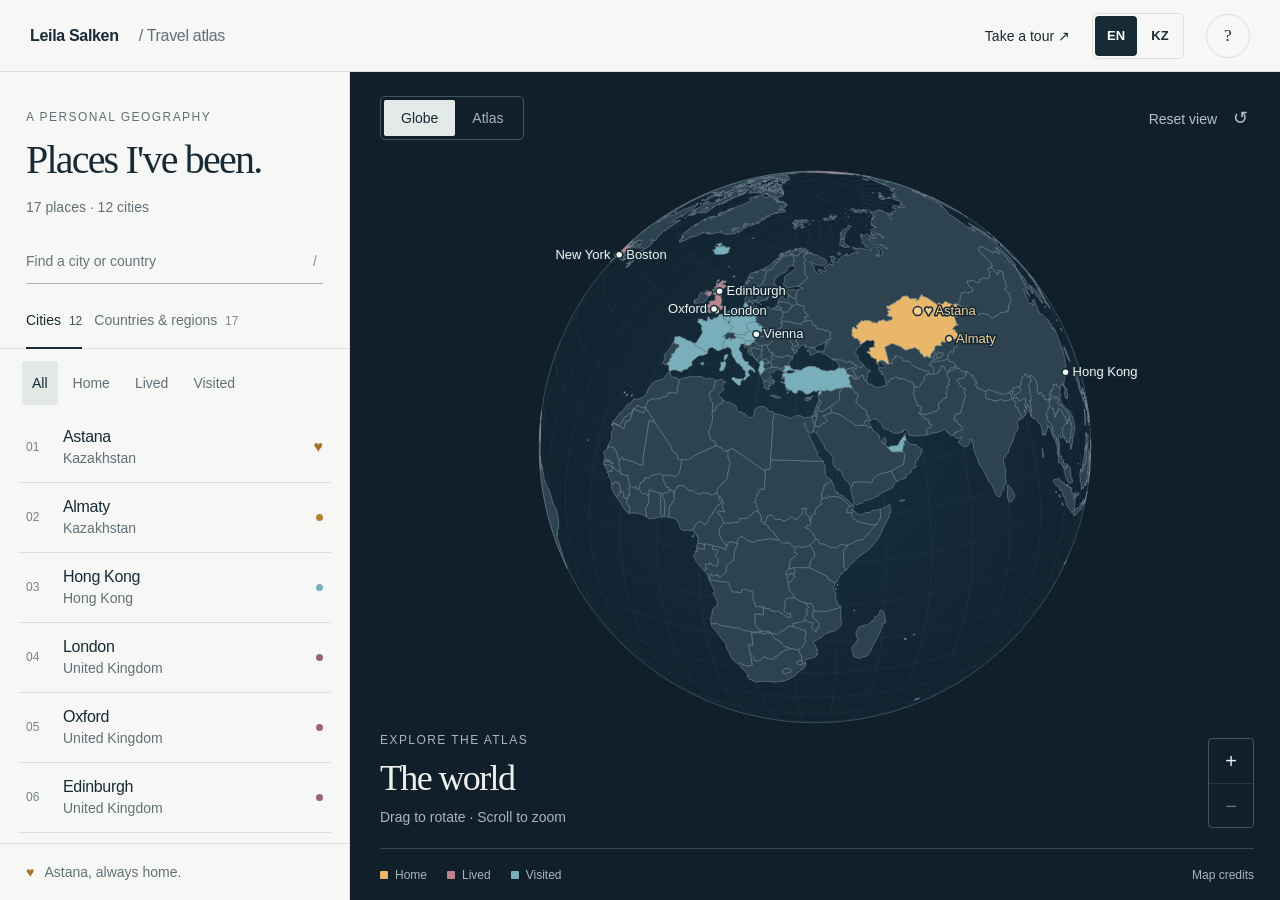
==== commit 3cf1644a: "changed kazakh words, swithced button order" ====
--- a/index.html
+++ b/index.html
@@ -12,8 +12,8 @@
       content="Leila's travel atlas. Explore places visited, lived in, and called home."
     />
     <title>Places I've been · Leila Salken</title>
-    <script type="module">(function(){const t=document.createElement("link").relList;if(t&&t.supports&&t.supports("modulepreload"))return;for(const a of document.querySelectorAll('link[rel="modulepreload"]'))n(a);new MutationObserver(a=>{for(const i of a)if(i.type==="childList")for(const r of i.addedNodes)r.tagName==="LINK"&&r.rel==="modulepreload"&&n(r)}).observe(document,{childList:!0,subtree:!0});function o(a){const i={};return a.integrity&&(i.integrity=a.integrity),a.referrerPolicy&&(i.referrerPolicy=a.referrerPolicy),a.crossOrigin==="use-credentials"?i.credentials="include":a.crossOrigin==="anonymous"?i.credentials="omit":i.credentials="same-origin",i}function n(a){if(a.ep)return;a.ep=!0;const i=o(a);fetch(a.href,i)}})();class X{constructor(){this._partials=new Float64Array(32),this._n=0}add(t){const o=this._partials;let n=0;for(let a=0;a<this._n&&a<32;a++){const i=o[a],r=t+i,l=Math.abs(t)<Math.abs(i)?t-(r-i):i-(r-t);l&&(o[n++]=l),t=r}return o[n]=t,this._n=n+1,this}valueOf(){const t=this._partials;let o=this._n,n,a,i,r=0;if(o>0){for(r=t[--o];o>0&&(n=r,a=t[--o],r=n+a,i=a-(r-n),!i););o>0&&(i<0&&t[o-1]<0||i>0&&t[o-1]>0)&&(a=i*2,n=r+a,a==n-r&&(r=n))}return r}}function*y5(e){for(const t of e)yield*t}function w4(e){return Array.from(y5(e))}function _1(e,t,o){e=+e,t=+t,o=(a=arguments.length)<2?(t=e,e=0,1):a<3?1:+o;for(var n=-1,a=Math.max(0,Math.ceil((t-e)/o))|0,i=new Array(a);++n<a;)i[n]=e+n*o;return i}var x=1e-6,n3=1e-12,z=Math.PI,s1=z/2,x2=z/4,o1=z*2,u1=180/z,$=z/180,G=Math.abs,m5=Math.atan,M1=Math.atan2,A=Math.cos,S2=Math.ceil,o3=Math.hypot,w=Math.sin,g5=Math.sign||function(e){return e>0?1:e<0?-1:0},v1=Math.sqrt;function f5(e){return e>1?0:e<-1?z:Math.acos(e)}function N1(e){return e>1?s1:e<-1?-s1:Math.asin(e)}function F(){}function I2(e,t){e&&_3.hasOwnProperty(e.type)&&_3[e.type](e,t)}var V3={Feature:function(e,t){I2(e.geometry,t)},FeatureCollection:function(e,t){for(var o=e.features,n=-1,a=o.length;++n<a;)I2(o[n].geometry,t)}},_3={Sphere:function(e,t){t.sphere()},Point:function(e,t){e=e.coordinates,t.point(e[0],e[1],e[2])},MultiPoint:function(e,t){for(var o=e.coordinates,n=-1,a=o.length;++n<a;)e=o[n],t.point(e[0],e[1],e[2])},LineString:function(e,t){a3(e.coordinates,t,0)},MultiLineString:function(e,t){for(var o=e.coordinates,n=-1,a=o.length;++n<a;)a3(o[n],t,0)},Polygon:function(e,t){W3(e.coordinates,t)},MultiPolygon:function(e,t){for(var o=e.coordinates,n=-1,a=o.length;++n<a;)W3(o[n],t)},GeometryCollection:function(e,t){for(var o=e.geometries,n=-1,a=o.length;++n<a;)I2(o[n],t)}};function a3(e,t,o){var n=-1,a=e.length-o,i;for(t.lineStart();++n<a;)i=e[n],t.point(i[0],i[1],i[2]);t.lineEnd()}function W3(e,t){var o=-1,n=e.length;for(t.polygonStart();++o<n;)a3(e[o],t,1);t.polygonEnd()}function w1(e,t){e&&V3.hasOwnProperty(e.type)?V3[e.type](e,t):I2(e,t)}var i3=new X,z2=new X,A4,N4,r3,L3,s3,u2={point:F,lineStart:F,lineEnd:F,polygonStart:function(){i3=new X,u2.lineStart=h5,u2.lineEnd=P5},polygonEnd:function(){var e=+i3;z2.add(e<0?o1+e:e),this.lineStart=this.lineEnd=this.point=F},sphere:function(){z2.add(o1)}};function h5(){u2.point=M5}function P5(){k4(A4,N4)}function M5(e,t){u2.point=k4,A4=e,N4=t,e*=$,t*=$,r3=e,L3=A(t=t/2+x2),s3=w(t)}function k4(e,t){e*=$,t*=$,t=t/2+x2;var o=e-r3,n=o>=0?1:-1,a=n*o,i=A(t),r=w(t),l=s3*r,m=L3*i+l*A(a),u=l*n*w(a);i3.add(M1(u,m)),r3=e,L3=i,s3=r}function q3(e){return z2=new X,w1(e,u2),z2*2}function l3(e){return[M1(e[1],e[0]),N1(e[2])]}function j1(e){var t=e[0],o=e[1],n=A(o);return[n*A(t),n*w(t),w(o)]}function v2(e,t){return e[0]*t[0]+e[1]*t[1]+e[2]*t[2]}function T2(e,t){return[e[1]*t[2]-e[2]*t[1],e[2]*t[0]-e[0]*t[2],e[0]*t[1]-e[1]*t[0]]}function Y2(e,t){e[0]+=t[0],e[1]+=t[1],e[2]+=t[2]}function C2(e,t){return[e[0]*t,e[1]*t,e[2]*t]}function p3(e){var t=v1(e[0]*e[0]+e[1]*e[1]+e[2]*e[2]);e[0]/=t,e[1]/=t,e[2]/=t}var o2,Z2,$2,B2,R2,G2,K2,U2,c3,u3,d3,x4,I4,q,j,Y,y1={sphere:F,point:Z3,lineStart:j3,lineEnd:Y3,polygonStart:function(){y1.lineStart=C5,y1.lineEnd=b5},polygonEnd:function(){y1.lineStart=j3,y1.lineEnd=Y3}};function Z3(e,t){e*=$,t*=$;var o=A(t);P2(o*A(e),o*w(e),w(t))}function P2(e,t,o){++o2,$2+=(e-$2)/o2,B2+=(t-B2)/o2,R2+=(o-R2)/o2}function j3(){y1.point=S5}function S5(e,t){e*=$,t*=$;var o=A(t);q=o*A(e),j=o*w(e),Y=w(t),y1.point=v5,P2(q,j,Y)}function v5(e,t){e*=$,t*=$;var o=A(t),n=o*A(e),a=o*w(e),i=w(t),r=M1(v1((r=j*i-Y*a)*r+(r=Y*n-q*i)*r+(r=q*a-j*n)*r),q*n+j*a+Y*i);Z2+=r,G2+=r*(q+(q=n)),K2+=r*(j+(j=a)),U2+=r*(Y+(Y=i)),P2(q,j,Y)}function Y3(){y1.point=Z3}function C5(){y1.point=E5}function b5(){z4(x4,I4),y1.point=Z3}function E5(e,t){x4=e,I4=t,e*=$,t*=$,y1.point=z4;var o=A(t);q=o*A(e),j=o*w(e),Y=w(t),P2(q,j,Y)}function z4(e,t){e*=$,t*=$;var o=A(t),n=o*A(e),a=o*w(e),i=w(t),r=j*i-Y*a,l=Y*n-q*i,m=q*a-j*n,u=o3(r,l,m),s=N1(u),p=u&&-s/u;c3.add(p*r),u3.add(p*l),d3.add(p*m),Z2+=s,G2+=s*(q+(q=n)),K2+=s*(j+(j=a)),U2+=s*(Y+(Y=i)),P2(q,j,Y)}function w5(e){o2=Z2=$2=B2=R2=G2=K2=U2=0,c3=new X,u3=new X,d3=new X,w1(e,y1);var t=+c3,o=+u3,n=+d3,a=o3(t,o,n);return a<n3&&(t=G2,o=K2,n=U2,Z2<x&&(t=$2,o=B2,n=R2),a=o3(t,o,n),a<n3)?[NaN,NaN]:[M1(o,t)*u1,N1(n/a)*u1]}function y3(e,t){function o(n,a){return n=e(n,a),t(n[0],n[1])}return e.invert&&t.invert&&(o.invert=function(n,a){return n=t.invert(n,a),n&&e.invert(n[0],n[1])}),o}function m3(e,t){return G(e)>z&&(e-=Math.round(e/o1)*o1),[e,t]}m3.invert=m3;function A5(e,t,o){return(e%=o1)?t||o?y3(X3(e),Q3(t,o)):X3(e):t||o?Q3(t,o):m3}function J3(e){return function(t,o){return t+=e,G(t)>z&&(t-=Math.round(t/o1)*o1),[t,o]}}function X3(e){var t=J3(e);return t.invert=J3(-e),t}function Q3(e,t){var o=A(e),n=w(e),a=A(t),i=w(t);function r(l,m){var u=A(m),s=A(l)*u,p=w(l)*u,L=w(m),d=L*o+s*n;return[M1(p*a-d*i,s*o-L*n),N1(d*a+p*i)]}return r.invert=function(l,m){var u=A(m),s=A(l)*u,p=w(l)*u,L=w(m),d=L*a-p*i;return[M1(p*a+L*i,s*o+d*n),N1(d*o-s*n)]},r}function N5(e,t,o,n,a,i){if(o){var r=A(t),l=w(t),m=n*o;a==null?(a=t+n*o1,i=t-m/2):(a=e4(r,a),i=e4(r,i),(n>0?a<i:a>i)&&(a+=n*o1));for(var u,s=a;n>0?s>i:s<i;s-=m)u=l3([r,-l*A(s),-l*w(s)]),e.point(u[0],u[1])}}function e4(e,t){t=j1(t),t[0]-=e,p3(t);var o=f5(-t[1]);return((-t[2]<0?-o:o)+o1-x)%o1}function T4(){var e=[],t;return{point:function(o,n,a){t.push([o,n,a])},lineStart:function(){e.push(t=[])},lineEnd:F,rejoin:function(){e.length>1&&e.push(e.pop().concat(e.shift()))},result:function(){var o=e;return e=[],t=null,o}}}function w2(e,t){return G(e[0]-t[0])<x&&G(e[1]-t[1])<x}function b2(e,t,o,n){this.x=e,this.z=t,this.o=o,this.e=n,this.v=!1,this.n=this.p=null}function Z4(e,t,o,n,a){var i=[],r=[],l,m;if(e.forEach(function(y){if(!((v=y.length-1)<=0)){var v,h=y[0],M=y[v],b;if(w2(h,M)){if(!h[2]&&!M[2]){for(a.lineStart(),l=0;l<v;++l)a.point((h=y[l])[0],h[1]);a.lineEnd();return}M[0]+=2*x}i.push(b=new b2(h,y,null,!0)),r.push(b.o=new b2(h,null,b,!1)),i.push(b=new b2(M,y,null,!1)),r.push(b.o=new b2(M,null,b,!0))}}),!!i.length){for(r.sort(t),t4(i),t4(r),l=0,m=r.length;l<m;++l)r[l].e=o=!o;for(var u=i[0],s,p;;){for(var L=u,d=!0;L.v;)if((L=L.n)===u)return;s=L.z,a.lineStart();do{if(L.v=L.o.v=!0,L.e){if(d)for(l=0,m=s.length;l<m;++l)a.point((p=s[l])[0],p[1]);else n(L.x,L.n.x,1,a);L=L.n}else{if(d)for(s=L.p.z,l=s.length-1;l>=0;--l)a.point((p=s[l])[0],p[1]);else n(L.x,L.p.x,-1,a);L=L.p}L=L.o,s=L.z,d=!d}while(!L.v);a.lineEnd()}}}function t4(e){if(t=e.length){for(var t,o=0,n=e[0],a;++o<t;)n.n=a=e[o],a.p=n,n=a;n.n=a=e[0],a.p=n}}function J2(e){return G(e[0])<=z?e[0]:g5(e[0])*((G(e[0])+z)%o1-z)}function k5(e,t){var o=J2(t),n=t[1],a=w(n),i=[w(o),-A(o),0],r=0,l=0,m=new X;a===1?n=s1+x:a===-1&&(n=-s1-x);for(var u=0,s=e.length;u<s;++u)if(L=(p=e[u]).length)for(var p,L,d=p[L-1],y=J2(d),v=d[1]/2+x2,h=w(v),M=A(v),b=0;b<L;++b,y=C,h=k,M=B,d=P){var P=p[b],C=J2(P),N=P[1]/2+x2,k=w(N),B=A(N),T=C-y,Z=T>=0?1:-1,D=Z*T,E=D>z,e1=h*k;if(m.add(M1(e1*Z*w(D),M*B+e1*A(D))),r+=E?T+Z*o1:T,E^y>=o^C>=o){var H=T2(j1(d),j1(P));p3(H);var R=T2(i,H);p3(R);var f=(E^T>=0?-1:1)*N1(R[2]);(n>f||n===f&&(H[0]||H[1]))&&(l+=E^T>=0?1:-1)}}return(r<-x||r<x&&m<-n3)^l&1}function $4(e,t,o,n){return function(a){var i=t(a),r=T4(),l=t(r),m=!1,u,s,p,L={point:d,lineStart:v,lineEnd:h,polygonStart:function(){L.point=M,L.lineStart=b,L.lineEnd=P,s=[],u=[]},polygonEnd:function(){L.point=d,L.lineStart=v,L.lineEnd=h,s=w4(s);var C=k5(u,n);s.length?(m||(a.polygonStart(),m=!0),Z4(s,I5,C,o,a)):C&&(m||(a.polygonStart(),m=!0),a.lineStart(),o(null,null,1,a),a.lineEnd()),m&&(a.polygonEnd(),m=!1),s=u=null},sphere:function(){a.polygonStart(),a.lineStart(),o(null,null,1,a),a.lineEnd(),a.polygonEnd()}};function d(C,N){e(C,N)&&a.point(C,N)}function y(C,N){i.point(C,N)}function v(){L.point=y,i.lineStart()}function h(){L.point=d,i.lineEnd()}function M(C,N){p.push([C,N]),l.point(C,N)}function b(){l.lineStart(),p=[]}function P(){M(p[0][0],p[0][1]),l.lineEnd();var C=l.clean(),N=r.result(),k,B=N.length,T,Z,D;if(p.pop(),u.push(p),p=null,!!B){if(C&1){if(Z=N[0],(T=Z.length-1)>0){for(m||(a.polygonStart(),m=!0),a.lineStart(),k=0;k<T;++k)a.point((D=Z[k])[0],D[1]);a.lineEnd()}return}B>1&&C&2&&N.push(N.pop().concat(N.shift())),s.push(N.filter(x5))}}return L}}function x5(e){return e.length>1}function I5(e,t){return((e=e.x)[0]<0?e[1]-s1-x:s1-e[1])-((t=t.x)[0]<0?t[1]-s1-x:s1-t[1])}const n4=$4(function(){return!0},z5,Z5,[-z,-s1]);function z5(e){var t=NaN,o=NaN,n=NaN,a;return{lineStart:function(){e.lineStart(),a=1},point:function(i,r){var l=i>0?z:-z,m=G(i-t);G(m-z)<x?(e.point(t,o=(o+r)/2>0?s1:-s1),e.point(n,o),e.lineEnd(),e.lineStart(),e.point(l,o),e.point(i,o),a=0):n!==l&&m>=z&&(G(t-n)<x&&(t-=n*x),G(i-l)<x&&(i-=l*x),o=T5(t,o,i,r),e.point(n,o),e.lineEnd(),e.lineStart(),e.point(l,o),a=0),e.point(t=i,o=r),n=l},lineEnd:function(){e.lineEnd(),t=o=NaN},clean:function(){return 2-a}}}function T5(e,t,o,n){var a,i,r=w(e-o);return G(r)>x?m5((w(t)*(i=A(n))*w(o)-w(n)*(a=A(t))*w(e))/(a*i*r)):(t+n)/2}function Z5(e,t,o,n){var a;if(e==null)a=o*s1,n.point(-z,a),n.point(0,a),n.point(z,a),n.point(z,0),n.point(z,-a),n.point(0,-a),n.point(-z,-a),n.point(-z,0),n.point(-z,a);else if(G(e[0]-t[0])>x){var i=e[0]<t[0]?z:-z;a=o*i/2,n.point(-i,a),n.point(0,a),n.point(i,a)}else n.point(t[0],t[1])}function $5(e){var t=A(e),o=2*$,n=t>0,a=G(t)>x;function i(s,p,L,d){N5(d,e,o,L,s,p)}function r(s,p){return A(s)*A(p)>t}function l(s){var p,L,d,y,v;return{lineStart:function(){y=d=!1,v=1},point:function(h,M){var b=[h,M],P,C=r(h,M),N=n?C?0:u(h,M):C?u(h+(h<0?z:-z),M):0;if(!p&&(y=d=C)&&s.lineStart(),C!==d&&(P=m(p,b),(!P||w2(p,P)||w2(b,P))&&(b[2]=1)),C!==d)v=0,C?(s.lineStart(),P=m(b,p),s.point(P[0],P[1])):(P=m(p,b),s.point(P[0],P[1],2),s.lineEnd()),p=P;else if(a&&p&&n^C){var k;!(N&L)&&(k=m(b,p,!0))&&(v=0,n?(s.lineStart(),s.point(k[0][0],k[0][1]),s.point(k[1][0],k[1][1]),s.lineEnd()):(s.point(k[1][0],k[1][1]),s.lineEnd(),s.lineStart(),s.point(k[0][0],k[0][1],3)))}C&&(!p||!w2(p,b))&&s.point(b[0],b[1]),p=b,d=C,L=N},lineEnd:function(){d&&s.lineEnd(),p=null},clean:function(){return v|(y&&d)<<1}}}function m(s,p,L){var d=j1(s),y=j1(p),v=[1,0,0],h=T2(d,y),M=v2(h,h),b=h[0],P=M-b*b;if(!P)return!L&&s;var C=t*M/P,N=-t*b/P,k=T2(v,h),B=C2(v,C),T=C2(h,N);Y2(B,T);var Z=k,D=v2(B,Z),E=v2(Z,Z),e1=D*D-E*(v2(B,B)-1);if(!(e1<0)){var H=v1(e1),R=C2(Z,(-D-H)/E);if(Y2(R,B),R=l3(R),!L)return R;var f=s[0],I=p[0],V=s[1],t1=p[1],r1;I<f&&(r1=f,f=I,I=r1);var e2=I-f,b1=G(e2-z)<x,B1=b1||e2<x;if(!b1&&t1<V&&(r1=V,V=t1,t1=r1),B1?b1?V+t1>0^R[1]<(G(R[0]-f)<x?V:t1):V<=R[1]&&R[1]<=t1:e2>z^(f<=R[0]&&R[0]<=I)){var E1=C2(Z,(-D+H)/E);return Y2(E1,B),[R,l3(E1)]}}}function u(s,p){var L=n?e:z-e,d=0;return s<-L?d|=1:s>L&&(d|=2),p<-L?d|=4:p>L&&(d|=8),d}return $4(r,l,i,n?[0,-e]:[-z,e-z])}function B5(e,t,o,n,a,i){var r=e[0],l=e[1],m=t[0],u=t[1],s=0,p=1,L=m-r,d=u-l,y;if(y=o-r,!(!L&&y>0)){if(y/=L,L<0){if(y<s)return;y<p&&(p=y)}else if(L>0){if(y>p)return;y>s&&(s=y)}if(y=a-r,!(!L&&y<0)){if(y/=L,L<0){if(y>p)return;y>s&&(s=y)}else if(L>0){if(y<s)return;y<p&&(p=y)}if(y=n-l,!(!d&&y>0)){if(y/=d,d<0){if(y<s)return;y<p&&(p=y)}else if(d>0){if(y>p)return;y>s&&(s=y)}if(y=i-l,!(!d&&y<0)){if(y/=d,d<0){if(y>p)return;y>s&&(s=y)}else if(d>0){if(y<s)return;y<p&&(p=y)}return s>0&&(e[0]=r+s*L,e[1]=l+s*d),p<1&&(t[0]=r+p*L,t[1]=l+p*d),!0}}}}}var a2=1e9,E2=-a2;function R5(e,t,o,n){function a(u,s){return e<=u&&u<=o&&t<=s&&s<=n}function i(u,s,p,L){var d=0,y=0;if(u==null||(d=r(u,p))!==(y=r(s,p))||m(u,s)<0^p>0)do L.point(d===0||d===3?e:o,d>1?n:t);while((d=(d+p+4)%4)!==y);else L.point(s[0],s[1])}function r(u,s){return G(u[0]-e)<x?s>0?0:3:G(u[0]-o)<x?s>0?2:1:G(u[1]-t)<x?s>0?1:0:s>0?3:2}function l(u,s){return m(u.x,s.x)}function m(u,s){var p=r(u,1),L=r(s,1);return p!==L?p-L:p===0?s[1]-u[1]:p===1?u[0]-s[0]:p===2?u[1]-s[1]:s[0]-u[0]}return function(u){var s=u,p=T4(),L,d,y,v,h,M,b,P,C,N,k,B={point:T,lineStart:e1,lineEnd:H,polygonStart:D,polygonEnd:E};function T(f,I){a(f,I)&&s.point(f,I)}function Z(){for(var f=0,I=0,V=d.length;I<V;++I)for(var t1=d[I],r1=1,e2=t1.length,b1=t1[0],B1,E1,M2=b1[0],V1=b1[1];r1<e2;++r1)B1=M2,E1=V1,b1=t1[r1],M2=b1[0],V1=b1[1],E1<=n?V1>n&&(M2-B1)*(n-E1)>(V1-E1)*(e-B1)&&++f:V1<=n&&(M2-B1)*(n-E1)<(V1-E1)*(e-B1)&&--f;return f}function D(){s=p,L=[],d=[],k=!0}function E(){var f=Z(),I=k&&f,V=(L=w4(L)).length;(I||V)&&(u.polygonStart(),I&&(u.lineStart(),i(null,null,1,u),u.lineEnd()),V&&Z4(L,l,f,i,u),u.polygonEnd()),s=u,L=d=y=null}function e1(){B.point=R,d&&d.push(y=[]),N=!0,C=!1,b=P=NaN}function H(){L&&(R(v,h),M&&C&&p.rejoin(),L.push(p.result())),B.point=T,C&&s.lineEnd()}function R(f,I){var V=a(f,I);if(d&&y.push([f,I]),N)v=f,h=I,M=V,N=!1,V&&(s.lineStart(),s.point(f,I));else if(V&&C)s.point(f,I);else{var t1=[b=Math.max(E2,Math.min(a2,b)),P=Math.max(E2,Math.min(a2,P))],r1=[f=Math.max(E2,Math.min(a2,f)),I=Math.max(E2,Math.min(a2,I))];B5(t1,r1,e,t,o,n)?(C||(s.lineStart(),s.point(t1[0],t1[1])),s.point(r1[0],r1[1]),V||s.lineEnd(),k=!1):V&&(s.lineStart(),s.point(f,I),k=!1)}b=f,P=I,C=V}return B}}var g3,f3,A2,N2,Y1={sphere:F,point:F,lineStart:G5,lineEnd:F,polygonStart:F,polygonEnd:F};function G5(){Y1.point=U5,Y1.lineEnd=K5}function K5(){Y1.point=Y1.lineEnd=F}function U5(e,t){e*=$,t*=$,f3=e,A2=w(t),N2=A(t),Y1.point=D5}function D5(e,t){e*=$,t*=$;var o=w(t),n=A(t),a=G(e-f3),i=A(a),r=w(a),l=n*r,m=N2*o-A2*n*i,u=A2*o+N2*n*i;g3.add(M1(v1(l*l+m*m),u)),f3=e,A2=o,N2=n}function F5(e){return g3=new X,w1(e,Y1),+g3}var h3=[null,null],H5={type:"LineString",coordinates:h3};function B4(e,t){return h3[0]=e,h3[1]=t,F5(H5)}function o4(e,t,o){var n=_1(e,t-x,o).concat(t);return function(a){return n.map(function(i){return[a,i]})}}function a4(e,t,o){var n=_1(e,t-x,o).concat(t);return function(a){return n.map(function(i){return[i,a]})}}function O5(){var e,t,o,n,a,i,r,l,m=10,u=m,s=90,p=360,L,d,y,v,h=2.5;function M(){return{type:"MultiLineString",coordinates:b()}}function b(){return _1(S2(n/s)*s,o,s).map(y).concat(_1(S2(l/p)*p,r,p).map(v)).concat(_1(S2(t/m)*m,e,m).filter(function(P){return G(P%s)>x}).map(L)).concat(_1(S2(i/u)*u,a,u).filter(function(P){return G(P%p)>x}).map(d))}return M.lines=function(){return b().map(function(P){return{type:"LineString",coordinates:P}})},M.outline=function(){return{type:"Polygon",coordinates:[y(n).concat(v(r).slice(1),y(o).reverse().slice(1),v(l).reverse().slice(1))]}},M.extent=function(P){return arguments.length?M.extentMajor(P).extentMinor(P):M.extentMinor()},M.extentMajor=function(P){return arguments.length?(n=+P[0][0],o=+P[1][0],l=+P[0][1],r=+P[1][1],n>o&&(P=n,n=o,o=P),l>r&&(P=l,l=r,r=P),M.precision(h)):[[n,l],[o,r]]},M.extentMinor=function(P){return arguments.length?(t=+P[0][0],e=+P[1][0],i=+P[0][1],a=+P[1][1],t>e&&(P=t,t=e,e=P),i>a&&(P=i,i=a,a=P),M.precision(h)):[[t,i],[e,a]]},M.step=function(P){return arguments.length?M.stepMajor(P).stepMinor(P):M.stepMinor()},M.stepMajor=function(P){return arguments.length?(s=+P[0],p=+P[1],M):[s,p]},M.stepMinor=function(P){return arguments.length?(m=+P[0],u=+P[1],M):[m,u]},M.precision=function(P){return arguments.length?(h=+P,L=o4(i,a,90),d=a4(t,e,h),y=o4(l,r,90),v=a4(n,o,h),M):h},M.extentMajor([[-180,-90+x],[180,90-x]]).extentMinor([[-180,-80-x],[180,80+x]])}function V5(){return O5()()}const P3=e=>e;var X2=new X,M3=new X,R4,G4,S3,v3,A1={point:F,lineStart:F,lineEnd:F,polygonStart:function(){A1.lineStart=_5,A1.lineEnd=q5},polygonEnd:function(){A1.lineStart=A1.lineEnd=A1.point=F,X2.add(G(M3)),M3=new X},result:function(){var e=X2/2;return X2=new X,e}};function _5(){A1.point=W5}function W5(e,t){A1.point=K4,R4=S3=e,G4=v3=t}function K4(e,t){M3.add(v3*e-S3*t),S3=e,v3=t}function q5(){K4(R4,G4)}var J1=1/0,D2=J1,d2=-J1,F2=d2,H2={point:j5,lineStart:F,lineEnd:F,polygonStart:F,polygonEnd:F,result:function(){var e=[[J1,D2],[d2,F2]];return d2=F2=-(D2=J1=1/0),e}};function j5(e,t){e<J1&&(J1=e),e>d2&&(d2=e),t<D2&&(D2=t),t>F2&&(F2=t)}var C3=0,b3=0,i2=0,O2=0,V2=0,W1=0,E3=0,w3=0,r2=0,U4,D4,f1,h1,L1={point:U1,lineStart:i4,lineEnd:r4,polygonStart:function(){L1.lineStart=X5,L1.lineEnd=Q5},polygonEnd:function(){L1.point=U1,L1.lineStart=i4,L1.lineEnd=r4},result:function(){var e=r2?[E3/r2,w3/r2]:W1?[O2/W1,V2/W1]:i2?[C3/i2,b3/i2]:[NaN,NaN];return C3=b3=i2=O2=V2=W1=E3=w3=r2=0,e}};function U1(e,t){C3+=e,b3+=t,++i2}function i4(){L1.point=Y5}function Y5(e,t){L1.point=J5,U1(f1=e,h1=t)}function J5(e,t){var o=e-f1,n=t-h1,a=v1(o*o+n*n);O2+=a*(f1+e)/2,V2+=a*(h1+t)/2,W1+=a,U1(f1=e,h1=t)}function r4(){L1.point=U1}function X5(){L1.point=e6}function Q5(){F4(U4,D4)}function e6(e,t){L1.point=F4,U1(U4=f1=e,D4=h1=t)}function F4(e,t){var o=e-f1,n=t-h1,a=v1(o*o+n*n);O2+=a*(f1+e)/2,V2+=a*(h1+t)/2,W1+=a,a=h1*e-f1*t,E3+=a*(f1+e),w3+=a*(h1+t),r2+=a*3,U1(f1=e,h1=t)}function H4(e){this._context=e}H4.prototype={_radius:4.5,pointRadius:function(e){return this._radius=e,this},polygonStart:function(){this._line=0},polygonEnd:function(){this._line=NaN},lineStart:function(){this._point=0},lineEnd:function(){this._line===0&&this._context.closePath(),this._point=NaN},point:function(e,t){switch(this._point){case 0:{this._context.moveTo(e,t),this._point=1;break}case 1:{this._context.lineTo(e,t);break}default:{this._context.moveTo(e+this._radius,t),this._context.arc(e,t,this._radius,0,o1);break}}},result:F};var A3=new X,Q2,O4,V4,L2,s2,y2={point:F,lineStart:function(){y2.point=t6},lineEnd:function(){Q2&&_4(O4,V4),y2.point=F},polygonStart:function(){Q2=!0},polygonEnd:function(){Q2=null},result:function(){var e=+A3;return A3=new X,e}};function t6(e,t){y2.point=_4,O4=L2=e,V4=s2=t}function _4(e,t){L2-=e,s2-=t,A3.add(v1(L2*L2+s2*s2)),L2=e,s2=t}let L4,_2,s4,l4;class p4{constructor(t){this._append=t==null?W4:n6(t),this._radius=4.5,this._=""}pointRadius(t){return this._radius=+t,this}polygonStart(){this._line=0}polygonEnd(){this._line=NaN}lineStart(){this._point=0}lineEnd(){this._line===0&&(this._+="Z"),this._point=NaN}point(t,o){switch(this._point){case 0:{this._append`M${t},${o}`,this._point=1;break}case 1:{this._append`L${t},${o}`;break}default:{if(this._append`M${t},${o}`,this._radius!==s4||this._append!==_2){const n=this._radius,a=this._;this._="",this._append`m0,${n}a${n},${n} 0 1,1 0,${-2*n}a${n},${n} 0 1,1 0,${2*n}z`,s4=n,_2=this._append,l4=this._,this._=a}this._+=l4;break}}}result(){const t=this._;return this._="",t.length?t:null}}function W4(e){let t=1;this._+=e[0];for(const o=e.length;t<o;++t)this._+=arguments[t]+e[t]}function n6(e){const t=Math.floor(e);if(!(t>=0))throw new RangeError(`invalid digits: ${e}`);if(t>15)return W4;if(t!==L4){const o=10**t;L4=t,_2=function(a){let i=1;this._+=a[0];for(const r=a.length;i<r;++i)this._+=Math.round(arguments[i]*o)/o+a[i]}}return _2}function q4(e,t){let o=3,n=4.5,a,i;function r(l){return l&&(typeof n=="function"&&i.pointRadius(+n.apply(this,arguments)),w1(l,a(i))),i.result()}return r.area=function(l){return w1(l,a(A1)),A1.result()},r.measure=function(l){return w1(l,a(y2)),y2.result()},r.bounds=function(l){return w1(l,a(H2)),H2.result()},r.centroid=function(l){return w1(l,a(L1)),L1.result()},r.projection=function(l){return arguments.length?(a=l==null?(e=null,P3):(e=l).stream,r):e},r.context=function(l){return arguments.length?(i=l==null?(t=null,new p4(o)):new H4(t=l),typeof n!="function"&&i.pointRadius(n),r):t},r.pointRadius=function(l){return arguments.length?(n=typeof l=="function"?l:(i.pointRadius(+l),+l),r):n},r.digits=function(l){if(!arguments.length)return o;if(l==null)o=null;else{const m=Math.floor(l);if(!(m>=0))throw new RangeError(`invalid digits: ${l}`);o=m}return t===null&&(i=new p4(o)),r},r.projection(e).digits(o).context(t)}function $3(e){return function(t){var o=new N3;for(var n in e)o[n]=e[n];return o.stream=t,o}}function N3(){}N3.prototype={constructor:N3,point:function(e,t){this.stream.point(e,t)},sphere:function(){this.stream.sphere()},lineStart:function(){this.stream.lineStart()},lineEnd:function(){this.stream.lineEnd()},polygonStart:function(){this.stream.polygonStart()},polygonEnd:function(){this.stream.polygonEnd()}};function B3(e,t,o){var n=e.clipExtent&&e.clipExtent();return e.scale(150).translate([0,0]),n!=null&&e.clipExtent(null),w1(o,e.stream(H2)),t(H2.result()),n!=null&&e.clipExtent(n),e}function j4(e,t,o){return B3(e,function(n){var a=t[1][0]-t[0][0],i=t[1][1]-t[0][1],r=Math.min(a/(n[1][0]-n[0][0]),i/(n[1][1]-n[0][1])),l=+t[0][0]+(a-r*(n[1][0]+n[0][0]))/2,m=+t[0][1]+(i-r*(n[1][1]+n[0][1]))/2;e.scale(150*r).translate([l,m])},o)}function o6(e,t,o){return j4(e,[[0,0],t],o)}function a6(e,t,o){return B3(e,function(n){var a=+t,i=a/(n[1][0]-n[0][0]),r=(a-i*(n[1][0]+n[0][0]))/2,l=-i*n[0][1];e.scale(150*i).translate([r,l])},o)}function i6(e,t,o){return B3(e,function(n){var a=+t,i=a/(n[1][1]-n[0][1]),r=-i*n[0][0],l=(a-i*(n[1][1]+n[0][1]))/2;e.scale(150*i).translate([r,l])},o)}var c4=16,r6=A(30*$);function u4(e,t){return+t?s6(e,t):L6(e)}function L6(e){return $3({point:function(t,o){t=e(t,o),this.stream.point(t[0],t[1])}})}function s6(e,t){function o(n,a,i,r,l,m,u,s,p,L,d,y,v,h){var M=u-n,b=s-a,P=M*M+b*b;if(P>4*t&&v--){var C=r+L,N=l+d,k=m+y,B=v1(C*C+N*N+k*k),T=N1(k/=B),Z=G(G(k)-1)<x||G(i-p)<x?(i+p)/2:M1(N,C),D=e(Z,T),E=D[0],e1=D[1],H=E-n,R=e1-a,f=b*H-M*R;(f*f/P>t||G((M*H+b*R)/P-.5)>.3||r*L+l*d+m*y<r6)&&(o(n,a,i,r,l,m,E,e1,Z,C/=B,N/=B,k,v,h),h.point(E,e1),o(E,e1,Z,C,N,k,u,s,p,L,d,y,v,h))}}return function(n){var a,i,r,l,m,u,s,p,L,d,y,v,h={point:M,lineStart:b,lineEnd:C,polygonStart:function(){n.polygonStart(),h.lineStart=N},polygonEnd:function(){n.polygonEnd(),h.lineStart=b}};function M(T,Z){T=e(T,Z),n.point(T[0],T[1])}function b(){p=NaN,h.point=P,n.lineStart()}function P(T,Z){var D=j1([T,Z]),E=e(T,Z);o(p,L,s,d,y,v,p=E[0],L=E[1],s=T,d=D[0],y=D[1],v=D[2],c4,n),n.point(p,L)}function C(){h.point=M,n.lineEnd()}function N(){b(),h.point=k,h.lineEnd=B}function k(T,Z){P(a=T,Z),i=p,r=L,l=d,m=y,u=v,h.point=P}function B(){o(p,L,s,d,y,v,i,r,a,l,m,u,c4,n),h.lineEnd=C,C()}return h}}var l6=$3({point:function(e,t){this.stream.point(e*$,t*$)}});function p6(e){return $3({point:function(t,o){var n=e(t,o);return this.stream.point(n[0],n[1])}})}function c6(e,t,o,n,a){function i(r,l){return r*=n,l*=a,[t+e*r,o-e*l]}return i.invert=function(r,l){return[(r-t)/e*n,(o-l)/e*a]},i}function d4(e,t,o,n,a,i){if(!i)return c6(e,t,o,n,a);var r=A(i),l=w(i),m=r*e,u=l*e,s=r/e,p=l/e,L=(l*o-r*t)/e,d=(l*t+r*o)/e;function y(v,h){return v*=n,h*=a,[m*v-u*h+t,o-u*v-m*h]}return y.invert=function(v,h){return[n*(s*v-p*h+L),a*(d-p*v-s*h)]},y}function Y4(e){return u6(function(){return e})()}function u6(e){var t,o=150,n=480,a=250,i=0,r=0,l=0,m=0,u=0,s,p=0,L=1,d=1,y=null,v=n4,h=null,M,b,P,C=P3,N=.5,k,B,T,Z,D;function E(f){return T(f[0]*$,f[1]*$)}function e1(f){return f=T.invert(f[0],f[1]),f&&[f[0]*u1,f[1]*u1]}E.stream=function(f){return Z&&D===f?Z:Z=l6(p6(s)(v(k(C(D=f)))))},E.preclip=function(f){return arguments.length?(v=f,y=void 0,R()):v},E.postclip=function(f){return arguments.length?(C=f,h=M=b=P=null,R()):C},E.clipAngle=function(f){return arguments.length?(v=+f?$5(y=f*$):(y=null,n4),R()):y*u1},E.clipExtent=function(f){return arguments.length?(C=f==null?(h=M=b=P=null,P3):R5(h=+f[0][0],M=+f[0][1],b=+f[1][0],P=+f[1][1]),R()):h==null?null:[[h,M],[b,P]]},E.scale=function(f){return arguments.length?(o=+f,H()):o},E.translate=function(f){return arguments.length?(n=+f[0],a=+f[1],H()):[n,a]},E.center=function(f){return arguments.length?(i=f[0]%360*$,r=f[1]%360*$,H()):[i*u1,r*u1]},E.rotate=function(f){return arguments.length?(l=f[0]%360*$,m=f[1]%360*$,u=f.length>2?f[2]%360*$:0,H()):[l*u1,m*u1,u*u1]},E.angle=function(f){return arguments.length?(p=f%360*$,H()):p*u1},E.reflectX=function(f){return arguments.length?(L=f?-1:1,H()):L<0},E.reflectY=function(f){return arguments.length?(d=f?-1:1,H()):d<0},E.precision=function(f){return arguments.length?(k=u4(B,N=f*f),R()):v1(N)},E.fitExtent=function(f,I){return j4(E,f,I)},E.fitSize=function(f,I){return o6(E,f,I)},E.fitWidth=function(f,I){return a6(E,f,I)},E.fitHeight=function(f,I){return i6(E,f,I)};function H(){var f=d4(o,0,0,L,d,p).apply(null,t(i,r)),I=d4(o,n-f[0],a-f[1],L,d,p);return s=A5(l,m,u),B=y3(t,I),T=y3(s,B),k=u4(B,N),R()}function R(){return Z=D=null,E}return function(){return t=e.apply(this,arguments),E.invert=t.invert&&e1,H()}}function d6(e){return function(t,o){var n=v1(t*t+o*o),a=e(n),i=w(a),r=A(a);return[M1(t*i,n*r),N1(n&&o*i/n)]}}function J4(e,t){var o=t*t,n=o*o;return[e*(.8707-.131979*o+n*(-.013791+n*(.003971*o-.001529*n))),t*(1.007226+o*(.015085+n*(-.044475+.028874*o-.005916*n)))]}J4.invert=function(e,t){var o=t,n=25,a;do{var i=o*o,r=i*i;o-=a=(o*(1.007226+i*(.015085+r*(-.044475+.028874*i-.005916*r)))-t)/(1.007226+i*(.015085*3+r*(-.044475*7+.028874*9*i-.005916*11*r)))}while(G(a)>x&&--n>0);return[e/(.8707+(i=o*o)*(-.131979+i*(-.013791+i*i*i*(.003971-.001529*i)))),o]};function R3(){return Y4(J4).scale(175.295)}function X4(e,t){return[A(t)*w(e),w(t)]}X4.invert=d6(N1);function y6(){return Y4(X4).scale(249.5).clipAngle(90+x)}function m6(e){return e}function g6(e){if(e==null)return m6;var t,o,n=e.scale[0],a=e.scale[1],i=e.translate[0],r=e.translate[1];return function(l,m){m||(t=o=0);var u=2,s=l.length,p=new Array(s);for(p[0]=(t+=l[0])*n+i,p[1]=(o+=l[1])*a+r;u<s;)p[u]=l[u],++u;return p}}function f6(e,t){for(var o,n=e.length,a=n-t;a<--n;)o=e[a],e[a++]=e[n],e[n]=o}function h6(e,t){return typeof t=="string"&&(t=e.objects[t]),t.type==="GeometryCollection"?{type:"FeatureCollection",features:t.geometries.map(function(o){return y4(e,o)})}:y4(e,t)}function y4(e,t){var o=t.id,n=t.bbox,a=t.properties==null?{}:t.properties,i=P6(e,t);return o==null&&n==null?{type:"Feature",properties:a,geometry:i}:n==null?{type:"Feature",id:o,properties:a,geometry:i}:{type:"Feature",id:o,bbox:n,properties:a,geometry:i}}function P6(e,t){var o=g6(e.transform),n=e.arcs;function a(s,p){p.length&&p.pop();for(var L=n[s<0?~s:s],d=0,y=L.length;d<y;++d)p.push(o(L[d],d));s<0&&f6(p,y)}function i(s){return o(s)}function r(s){for(var p=[],L=0,d=s.length;L<d;++L)a(s[L],p);return p.length<2&&p.push(p[0]),p}function l(s){for(var p=r(s);p.length<4;)p.push(p[0]);return p}function m(s){return s.map(l)}function u(s){var p=s.type,L;switch(p){case"GeometryCollection":return{type:p,geometries:s.geometries.map(u)};case"Point":L=i(s.coordinates);break;case"MultiPoint":L=s.coordinates.map(i);break;case"LineString":L=r(s.arcs);break;case"MultiLineString":L=s.arcs.map(r);break;case"Polygon":L=m(s.arcs);break;case"MultiPolygon":L=s.arcs.map(m);break;default:return null}return{type:p,coordinates:L}}return u(t)}const M6=JSON.parse(`{"countries":{"type":"GeometryCollection","geometries":[{"type":"Polygon","arcs":[[0,1,2,3]],"id":"716","properties":{"name":"Zimbabwe"}},{"type":"Polygon","arcs":[[-3,4,5,6,7,8,9]],"id":"894","properties":{"name":"Zambia"}},{"type":"MultiPolygon","arcs":[[[10,11,12]],[[13]],[[14]],[[15]],[[16]]],"id":"887","properties":{"name":"Yemen"}},{"type":"MultiPolygon","arcs":[[[17]],[[18,19,20,21]],[[22]],[[23]],[[24]],[[25]],[[26]],[[27]]],"id":"704","properties":{"name":"Vietnam"}},{"type":"MultiPolygon","arcs":[[[28]],[[29]],[[30]],[[31]],[[32,33,34,35]]],"id":"862","properties":{"name":"Venezuela"}},{"type":"Polygon","arcs":[[36]],"id":"336","properties":{"name":"Vatican"}},{"type":"MultiPolygon","arcs":[[[37]],[[38]],[[39]],[[40]],[[41]],[[42]],[[43]],[[44]],[[45]],[[46]],[[47]],[[48]],[[49]],[[50]]],"id":"548","properties":{"name":"Vanuatu"}},{"type":"MultiPolygon","arcs":[[[51,52,53,54,55],[56]],[[57]],[[58]]],"id":"860","properties":{"name":"Uzbekistan"}},{"type":"Polygon","arcs":[[59,60,61]],"id":"858","properties":{"name":"Uruguay"}},{"type":"MultiPolygon","arcs":[[[62]],[[63]],[[64]],[[65]],[[66]]],"id":"583","properties":{"name":"Micronesia"}},{"type":"MultiPolygon","arcs":[[[67]],[[68]],[[69]],[[70]],[[71]]],"id":"584","properties":{"name":"Marshall Is."}},{"type":"MultiPolygon","arcs":[[[72]],[[73]],[[74]],[[75]],[[76]],[[77]]],"id":"580","properties":{"name":"N. Mariana Is."}},{"type":"MultiPolygon","arcs":[[[78]],[[79]],[[80]]],"id":"850","properties":{"name":"U.S. Virgin Is."}},{"type":"Polygon","arcs":[[81]],"id":"316","properties":{"name":"Guam"}},{"type":"Polygon","arcs":[[82]],"id":"016","properties":{"name":"American Samoa"}},{"type":"MultiPolygon","arcs":[[[83]],[[84]],[[85]]],"id":"630","properties":{"name":"Puerto Rico"}},{"type":"MultiPolygon","arcs":[[[86]],[[87]],[[88]],[[89]],[[90]],[[91]],[[92]],[[93]],[[94]],[[95]],[[96]],[[97]],[[98]],[[99]],[[100]],[[101]],[[102,103,104,105]],[[106]],[[107]],[[108]],[[109]],[[110]],[[111]],[[112]],[[113]],[[114]],[[115]],[[116]],[[117]],[[118]],[[119]],[[120]],[[121]],[[122]],[[123]],[[124]],[[125]],[[126]],[[127]],[[128]],[[129]],[[130]],[[131]],[[132]],[[133]],[[134]],[[135]],[[136]],[[137]],[[138]],[[139]],[[140]],[[141]],[[142]],[[143]],[[144]],[[145]],[[146]],[[147]],[[148]],[[149]],[[150]],[[151]],[[152]],[[153]],[[154]],[[155]],[[156]],[[157]],[[158]],[[159]],[[160]],[[161]],[[162]],[[163]],[[164,165,166,167,168]],[[169]],[[170]],[[171]],[[172]],[[173]],[[174]],[[175]],[[176]],[[177]],[[178]],[[179]],[[180]],[[181]],[[182]],[[183]],[[184]],[[185]],[[186]],[[187]],[[188]],[[189]],[[190]],[[191]],[[192]],[[193]],[[194]],[[195]],[[196]],[[197]],[[198]],[[199]],[[200]],[[201]],[[202]],[[203]],[[204]],[[205]],[[206]],[[207]],[[208]],[[209]],[[210]],[[211]],[[212]],[[213]],[[214]],[[215]],[[216]],[[217]],[[218]],[[219]]],"id":"840","properties":{"name":"United States of America"}},{"type":"MultiPolygon","arcs":[[[220]],[[221]]],"id":"239","properties":{"name":"S. Geo. and the Is."}},{"type":"Polygon","arcs":[[222]],"id":"086","properties":{"name":"Br. Indian Ocean Ter."}},{"type":"MultiPolygon","arcs":[[[223]],[[224]]],"id":"654","properties":{"name":"Saint Helena"}},{"type":"Polygon","arcs":[[225]],"id":"612","properties":{"name":"Pitcairn Is."}},{"type":"Polygon","arcs":[[226]],"id":"660","properties":{"name":"Anguilla"}},{"type":"MultiPolygon","arcs":[[[227]],[[228]],[[229]],[[230]],[[231]],[[232]]],"id":"238","properties":{"name":"Falkland Is."}},{"type":"MultiPolygon","arcs":[[[233]],[[234]],[[235]]],"id":"136","properties":{"name":"Cayman Is."}},{"type":"Polygon","arcs":[[236]],"id":"060","properties":{"name":"Bermuda"}},{"type":"MultiPolygon","arcs":[[[237]],[[238]],[[239]]],"id":"092","properties":{"name":"British Virgin Is."}},{"type":"MultiPolygon","arcs":[[[240]],[[241]],[[242]]],"id":"796","properties":{"name":"Turks and Caicos Is."}},{"type":"Polygon","arcs":[[243]],"id":"500","properties":{"name":"Montserrat"}},{"type":"Polygon","arcs":[[244]],"id":"832","properties":{"name":"Jersey"}},{"type":"Polygon","arcs":[[245]],"id":"831","properties":{"name":"Guernsey"}},{"type":"Polygon","arcs":[[246]],"id":"833","properties":{"name":"Isle of Man"}},{"type":"MultiPolygon","arcs":[[[247]],[[248]],[[249]],[[250]],[[251]],[[252]],[[253]],[[254]],[[255]],[[256]],[[257]],[[258]],[[259]],[[260]],[[261]],[[262]],[[263]],[[264]],[[265]],[[266]],[[267]],[[268,269]],[[270]]],"id":"826","properties":{"name":"United Kingdom"}},{"type":"MultiPolygon","arcs":[[[271,272,273,274,275],[276]],[[277]],[[278]],[[279]],[[280]]],"id":"784","properties":{"name":"United Arab Emirates"}},{"type":"MultiPolygon","arcs":[[[281,282,283,284,285,286,287,288,289,290,291]],[[292]]],"id":"804","properties":{"name":"Ukraine"}},{"type":"Polygon","arcs":[[293,294,295,296,297]],"id":"800","properties":{"name":"Uganda"}},{"type":"MultiPolygon","arcs":[[[298]],[[-55,299,300,301,302]]],"id":"795","properties":{"name":"Turkmenistan"}},{"type":"MultiPolygon","arcs":[[[303]],[[304,305,306,307,308,309,310]],[[311,312,313]]],"id":"792","properties":{"name":"Turkey"}},{"type":"MultiPolygon","arcs":[[[314,315,316]],[[317]],[[318]]],"id":"788","properties":{"name":"Tunisia"}},{"type":"MultiPolygon","arcs":[[[319]],[[320]]],"id":"780","properties":{"name":"Trinidad and Tobago"}},{"type":"MultiPolygon","arcs":[[[321]],[[322]],[[323]]],"id":"776","properties":{"name":"Tonga"}},{"type":"Polygon","arcs":[[324,325,326,327]],"id":"768","properties":{"name":"Togo"}},{"type":"MultiPolygon","arcs":[[[328]],[[329,330]],[[331,332]]],"id":"626","properties":{"name":"Timor-Leste"}},{"type":"MultiPolygon","arcs":[[[333]],[[334]],[[335]],[[336,337,338,339,340,341]],[[342]],[[343]],[[344]],[[345]],[[346]],[[347]]],"id":"764","properties":{"name":"Thailand"}},{"type":"MultiPolygon","arcs":[[[348]],[[349]],[[-8,350,351,352,-294,353,354,355,356]],[[357]]],"id":"834","properties":{"name":"Tanzania"}},{"type":"MultiPolygon","arcs":[[[-53,358,359,360]],[[-57]],[[361]]],"id":"762","properties":{"name":"Tajikistan"}},{"type":"MultiPolygon","arcs":[[[362]],[[363]]],"id":"158","properties":{"name":"Taiwan"}},{"type":"Polygon","arcs":[[-310,364,365,366,367,368]],"id":"760","properties":{"name":"Syria"}},{"type":"Polygon","arcs":[[369,370,371,372,373,374]],"id":"756","properties":{"name":"Switzerland"}},{"type":"MultiPolygon","arcs":[[[375]],[[376]],[[377,378,379]],[[380]],[[381]],[[382]]],"id":"752","properties":{"name":"Sweden"}},{"type":"Polygon","arcs":[[383,384]],"id":"748","properties":{"name":"eSwatini"}},{"type":"Polygon","arcs":[[385,386,387,388]],"id":"740","properties":{"name":"Suriname"}},{"type":"Polygon","arcs":[[-297,389,390,391,392,393]],"id":"728","properties":{"name":"S. Sudan"}},{"type":"Polygon","arcs":[[-392,394,395,396,397,398,399,400]],"id":"729","properties":{"name":"Sudan"}},{"type":"MultiPolygon","arcs":[[[401]],[[402]],[[403]]],"id":"144","properties":{"name":"Sri Lanka"}},{"type":"MultiPolygon","arcs":[[[404]],[[405]],[[406]],[[407]],[[408,409,410,411,412,413]],[[414]],[[415]],[[416]],[[417]],[[418]],[[419]],[[420]]],"id":"724","properties":{"name":"Spain"}},{"type":"MultiPolygon","arcs":[[[421,422]],[[423]],[[424]],[[425]],[[426]],[[427]],[[428]],[[429]],[[430]],[[431]],[[432]]],"id":"410","properties":{"name":"South Korea"}},{"type":"MultiPolygon","arcs":[[[-1,433,-385,434,435,436,437],[438]],[[439]]],"id":"710","properties":{"name":"South Africa"}},{"type":"Polygon","arcs":[[440,441,442,443]],"id":"706","properties":{"name":"Somalia"}},{"type":"Polygon","arcs":[[-443,444,445,446]],"properties":{"name":"Somaliland"}},{"type":"MultiPolygon","arcs":[[[447]],[[448]],[[449]],[[450]],[[451]],[[452]],[[453]],[[454]],[[455]],[[456]],[[457]],[[458]],[[459]],[[460]],[[461]],[[462]],[[463]],[[464]],[[465]],[[466]],[[467]]],"id":"090","properties":{"name":"Solomon Is."}},{"type":"Polygon","arcs":[[-289,468,469,470,471]],"id":"703","properties":{"name":"Slovakia"}},{"type":"Polygon","arcs":[[472,473,474,475,476]],"id":"705","properties":{"name":"Slovenia"}},{"type":"Polygon","arcs":[[477]],"id":"702","properties":{"name":"Singapore"}},{"type":"MultiPolygon","arcs":[[[478,479,480]],[[481]]],"id":"694","properties":{"name":"Sierra Leone"}},{"type":"Polygon","arcs":[[482]],"id":"690","properties":{"name":"Seychelles"}},{"type":"Polygon","arcs":[[483,484,485,486,487,488,489,490]],"id":"688","properties":{"name":"Serbia"}},{"type":"Polygon","arcs":[[491,492,493,494,495,496,497]],"id":"686","properties":{"name":"Senegal"}},{"type":"MultiPolygon","arcs":[[[498]],[[499]],[[-12,500,501,502,503,504,505,506,-274,507]],[[508]]],"id":"682","properties":{"name":"Saudi Arabia"}},{"type":"MultiPolygon","arcs":[[[509]],[[510]]],"id":"678","properties":{"name":"São Tomé and Principe"}},{"type":"Polygon","arcs":[[511]],"id":"674","properties":{"name":"San Marino"}},{"type":"MultiPolygon","arcs":[[[512]],[[513]]],"id":"882","properties":{"name":"Samoa"}},{"type":"MultiPolygon","arcs":[[[514]],[[515]],[[516]]],"id":"670","properties":{"name":"St. Vin. and Gren."}},{"type":"Polygon","arcs":[[517]],"id":"662","properties":{"name":"Saint Lucia"}},{"type":"MultiPolygon","arcs":[[[518]],[[519]]],"id":"659","properties":{"name":"St. Kitts and Nevis"}},{"type":"Polygon","arcs":[[-295,-353,520,521]],"id":"646","properties":{"name":"Rwanda"}},{"type":"MultiPolygon","arcs":[[[522]],[[523]],[[524]],[[525]],[[526]],[[527]],[[528]],[[529]],[[530]],[[531]],[[532]],[[533]],[[534]],[[535]],[[536]],[[537]],[[538]],[[539,540,541,542,543,544,545,546,547,-292,548,549,550,551,552,553,554]],[[555]],[[556]],[[557]],[[558]],[[559]],[[560]],[[561]],[[562]],[[563]],[[564]],[[565]],[[566]],[[567]],[[568]],[[569]],[[570]],[[571]],[[572]],[[573]],[[574]],[[575]],[[576]],[[577]],[[578]],[[579]],[[580]],[[581]],[[582]],[[583]],[[584]],[[585]],[[586]],[[587]],[[588]],[[589]],[[590]],[[591]],[[592]],[[593]],[[594]],[[595]],[[596]],[[597]],[[598]],[[599]],[[600]],[[601]],[[602]],[[603]],[[604]],[[605]],[[606]],[[607]],[[608]],[[609]],[[610]],[[611]],[[612]],[[613]],[[614]],[[615]],[[616]],[[617]],[[618]],[[619]],[[620]],[[621]],[[622]],[[623]],[[624]],[[625]],[[626]],[[627]],[[628]],[[629]],[[630]],[[631]],[[632]],[[633]],[[634,635,636,637,638]],[[-283,639]]],"id":"643","properties":{"name":"Russia"}},{"type":"Polygon","arcs":[[-285,640,641,-491,642,-287,643]],"id":"642","properties":{"name":"Romania"}},{"type":"Polygon","arcs":[[-506,644]],"id":"634","properties":{"name":"Qatar"}},{"type":"MultiPolygon","arcs":[[[645]],[[-413,646]],[[647]],[[648]],[[649]],[[650]],[[651]],[[652]],[[653]]],"id":"620","properties":{"name":"Portugal"}},{"type":"Polygon","arcs":[[-290,-472,654,655,656,657,658,-637,659,660]],"id":"616","properties":{"name":"Poland"}},{"type":"MultiPolygon","arcs":[[[661]],[[662]],[[663]],[[664]],[[665]],[[666]],[[667]],[[668]],[[669]],[[670]],[[671]],[[672]],[[673]],[[674]],[[675]],[[676]],[[677]],[[678]],[[679]],[[680]],[[681]],[[682]],[[683]],[[684]],[[685]],[[686]],[[687]],[[688]],[[689]],[[690]],[[691]],[[692]],[[693]],[[694]],[[695]],[[696]],[[697]],[[698]],[[699]],[[700]],[[701]],[[702]],[[703]],[[704]],[[705]],[[706]],[[707]],[[708]]],"id":"608","properties":{"name":"Philippines"}},{"type":"Polygon","arcs":[[709,710,711,712,713,714]],"id":"604","properties":{"name":"Peru"}},{"type":"Polygon","arcs":[[715,716,717]],"id":"600","properties":{"name":"Paraguay"}},{"type":"MultiPolygon","arcs":[[[718]],[[719]],[[720,721]],[[722]],[[723]],[[724]],[[725]],[[726]],[[727]],[[728]],[[729]],[[730]],[[731]],[[732]],[[733]],[[734]],[[735]],[[736]],[[737]],[[738]],[[739]],[[740]],[[741]],[[742]],[[743]],[[744]]],"id":"598","properties":{"name":"Papua New Guinea"}},{"type":"MultiPolygon","arcs":[[[745,746,747,748]],[[749]],[[750]],[[751]],[[752]]],"id":"591","properties":{"name":"Panama"}},{"type":"MultiPolygon","arcs":[[[753]],[[754]]],"id":"585","properties":{"name":"Palau"}},{"type":"Polygon","arcs":[[755,756,757,758,759,760]],"id":"586","properties":{"name":"Pakistan"}},{"type":"MultiPolygon","arcs":[[[761]],[[-13,-508,-273,762]],[[-276,763]],[[-277]]],"id":"512","properties":{"name":"Oman"}},{"type":"MultiPolygon","arcs":[[[-378,764,-554,765]],[[766]],[[767]],[[768]],[[769]],[[770]],[[771]],[[772]],[[773]],[[774]],[[775]],[[776]],[[777]],[[778]],[[779]],[[780]],[[781]],[[782]],[[783]],[[784]],[[785]],[[786]],[[787]],[[788]],[[789]],[[790]],[[791]],[[792]],[[793]],[[794]],[[795]],[[796]]],"id":"578","properties":{"name":"Norway"}},{"type":"MultiPolygon","arcs":[[[-422,797,798,-540,799]],[[800]]],"id":"408","properties":{"name":"North Korea"}},{"type":"MultiPolygon","arcs":[[[801]],[[802,803,804,805,806]]],"id":"566","properties":{"name":"Nigeria"}},{"type":"Polygon","arcs":[[-807,807,808,809,810,811,812]],"id":"562","properties":{"name":"Niger"}},{"type":"Polygon","arcs":[[813,814,815,816]],"id":"558","properties":{"name":"Nicaragua"}},{"type":"MultiPolygon","arcs":[[[817]],[[818]],[[819]],[[820]],[[821]],[[822]],[[823]],[[824]],[[825]],[[826]],[[827]],[[828]],[[829]]],"id":"554","properties":{"name":"New Zealand"}},{"type":"Polygon","arcs":[[830]],"id":"570","properties":{"name":"Niue"}},{"type":"Polygon","arcs":[[831]],"id":"184","properties":{"name":"Cook Is."}},{"type":"MultiPolygon","arcs":[[[832,833,834]],[[835,836]],[[837]],[[838]],[[839]],[[840]],[[841]],[[842]],[[843]],[[844]],[[845]],[[846]]],"id":"528","properties":{"name":"Netherlands"}},{"type":"Polygon","arcs":[[847]],"id":"533","properties":{"name":"Aruba"}},{"type":"Polygon","arcs":[[848]],"id":"531","properties":{"name":"Curaçao"}},{"type":"Polygon","arcs":[[849,850]],"id":"524","properties":{"name":"Nepal"}},{"type":"Polygon","arcs":[[851]],"id":"520","properties":{"name":"Nauru"}},{"type":"Polygon","arcs":[[-5,852,-437,853,854]],"id":"516","properties":{"name":"Namibia"}},{"type":"Polygon","arcs":[[-4,-10,855,-356,856,-435,-384,-434],[857],[858]],"id":"508","properties":{"name":"Mozambique"}},{"type":"Polygon","arcs":[[859,860,861]],"id":"504","properties":{"name":"Morocco"}},{"type":"Polygon","arcs":[[862,863,864,-861]],"id":"732","properties":{"name":"W. Sahara"}},{"type":"Polygon","arcs":[[-487,865,866,867,868,869]],"id":"499","properties":{"name":"Montenegro"}},{"type":"Polygon","arcs":[[-542,870]],"id":"496","properties":{"name":"Mongolia"}},{"type":"Polygon","arcs":[[-286,-644]],"id":"498","properties":{"name":"Moldova"}},{"type":"Polygon","arcs":[[871,872]],"id":"492","properties":{"name":"Monaco"}},{"type":"MultiPolygon","arcs":[[[-167,873,874,875,876]],[[877]],[[878]],[[879]],[[880]],[[881]],[[882]],[[883]],[[884]],[[885]],[[886]],[[887]],[[888]],[[889]],[[890]],[[891]]],"id":"484","properties":{"name":"Mexico"}},{"type":"Polygon","arcs":[[892]],"id":"480","properties":{"name":"Mauritius"}},{"type":"MultiPolygon","arcs":[[[893]],[[-498,894,-864,895,896]]],"id":"478","properties":{"name":"Mauritania"}},{"type":"MultiPolygon","arcs":[[[897]],[[898]]],"id":"470","properties":{"name":"Malta"}},{"type":"Polygon","arcs":[[-492,-897,899,-810,900,901,902]],"id":"466","properties":{"name":"Mali"}},{"type":"MultiPolygon","arcs":[[[903]],[[904]]],"id":"462","properties":{"name":"Maldives"}},{"type":"MultiPolygon","arcs":[[[-340,905]],[[906,907,908,909,910]],[[911]],[[912]],[[913]],[[914]],[[915]],[[916]],[[917,918]]],"id":"458","properties":{"name":"Malaysia"}},{"type":"MultiPolygon","arcs":[[[-859]],[[-858]],[[-9,-357,-856]]],"id":"454","properties":{"name":"Malawi"}},{"type":"MultiPolygon","arcs":[[[919]],[[920]],[[921]]],"id":"450","properties":{"name":"Madagascar"}},{"type":"Polygon","arcs":[[-485,922,923,924,925]],"id":"807","properties":{"name":"Macedonia"}},{"type":"Polygon","arcs":[[926,927,928]],"id":"442","properties":{"name":"Luxembourg"}},{"type":"MultiPolygon","arcs":[[[-639,929]],[[-636,930,931,932,-660]]],"id":"440","properties":{"name":"Lithuania"}},{"type":"Polygon","arcs":[[-371,933]],"id":"438","properties":{"name":"Liechtenstein"}},{"type":"Polygon","arcs":[[-315,934,935,-397,936,-812,937]],"id":"434","properties":{"name":"Libya"}},{"type":"Polygon","arcs":[[-479,938,939,940]],"id":"430","properties":{"name":"Liberia"}},{"type":"Polygon","arcs":[[-439]],"id":"426","properties":{"name":"Lesotho"}},{"type":"Polygon","arcs":[[-368,941,942]],"id":"422","properties":{"name":"Lebanon"}},{"type":"Polygon","arcs":[[-932,943,944,-550,945]],"id":"428","properties":{"name":"Latvia"}},{"type":"Polygon","arcs":[[-21,946,-337,947,948]],"id":"418","properties":{"name":"Laos"}},{"type":"Polygon","arcs":[[-52,949,950,-359],[-58],[-59],[-362]],"id":"417","properties":{"name":"Kyrgyzstan"}},{"type":"MultiPolygon","arcs":[[[951]],[[-504,952,953]]],"id":"414","properties":{"name":"Kuwait"}},{"type":"Polygon","arcs":[[-486,-926,954,-866]],"properties":{"name":"Kosovo"}},{"type":"MultiPolygon","arcs":[[[955]],[[956]],[[957]],[[958]],[[959]],[[960]],[[961]],[[962]],[[963]],[[964]],[[965]],[[966]],[[967]],[[968]],[[969]],[[970]],[[971]],[[972]],[[973]]],"id":"296","properties":{"name":"Kiribati"}},{"type":"MultiPolygon","arcs":[[[974]],[[-298,-394,975,-441,976,-354]]],"id":"404","properties":{"name":"Kenya"}},{"type":"MultiPolygon","arcs":[[[977]],[[978]],[[979]],[[-56,-303,980,-544,981,-950]]],"id":"398","properties":{"name":"Kazakhstan"}},{"type":"Polygon","arcs":[[-366,982,-502,983,984,985,986]],"id":"400","properties":{"name":"Jordan"}},{"type":"MultiPolygon","arcs":[[[987]],[[988]],[[989]],[[990]],[[991]],[[992]],[[993]],[[994]],[[995]],[[996]],[[997]],[[998]],[[999]],[[1000]],[[1001]],[[1002]],[[1003]],[[1004]],[[1005]],[[1006]],[[1007]],[[1008]],[[1009]],[[1010]],[[1011]],[[1012]],[[1013]],[[1014]],[[1015]],[[1016]],[[1017]],[[1018]],[[1019]],[[1020]]],"id":"392","properties":{"name":"Japan"}},{"type":"Polygon","arcs":[[1021]],"id":"388","properties":{"name":"Jamaica"}},{"type":"MultiPolygon","arcs":[[[-373,1022,-475,1023,1024],[-37],[-512]],[[1025]],[[1026]],[[1027]],[[1028]],[[1029]],[[1030]],[[1031]]],"id":"380","properties":{"name":"Italy"}},{"type":"Polygon","arcs":[[-367,-987,1032,-985,1033,1034,1035,1036,-942]],"id":"376","properties":{"name":"Israel"}},{"type":"MultiPolygon","arcs":[[[-1036,1037,1038]],[[-986,-1033]]],"id":"275","properties":{"name":"Palestine"}},{"type":"MultiPolygon","arcs":[[[1039]],[[-269,1040]]],"id":"372","properties":{"name":"Ireland"}},{"type":"Polygon","arcs":[[-309,1041,1042,-953,-503,-983,-365]],"id":"368","properties":{"name":"Iraq"}},{"type":"MultiPolygon","arcs":[[[1043]],[[-301,1044,-759,1045,-1042,-308,1046,1047,1048,1049]]],"id":"364","properties":{"name":"Iran"}},{"type":"MultiPolygon","arcs":[[[1050]],[[1051]],[[1052]],[[1053]],[[1054]],[[1055]],[[1056]],[[1057]],[[1058]],[[1059]],[[1060]],[[1061]],[[1062]],[[1063]],[[1064]],[[1065]],[[1066]],[[1067]],[[1068]],[[1069]],[[1070]],[[1071]],[[1072]],[[1073]],[[1074]],[[1075]],[[1076]],[[-907,1077]],[[1078]],[[1079]],[[1080]],[[-330,1081,-333,1082]],[[1083]],[[1084]],[[1085]],[[-721,1086]],[[1087]],[[1088]],[[1089]],[[1090]],[[1091]],[[1092]],[[1093]],[[1094]],[[1095]],[[1096]],[[1097]],[[1098]],[[1099]],[[1100]],[[1101]],[[1102]],[[1103]],[[1104]],[[1105]],[[1106]],[[1107]],[[1108]],[[1109]],[[1110]],[[1111]],[[1112]],[[1113]],[[1114]],[[1115]],[[1116]],[[1117]],[[1118]],[[1119]],[[1120]],[[1121]],[[1122]],[[1123]],[[1124]],[[1125]],[[1126]],[[1127]],[[1128]],[[1129]],[[1130]],[[1131]],[[1132]],[[1133]],[[1134]],[[1135]],[[1136]],[[1137]],[[1138]],[[1139]],[[1140]],[[1141]],[[1142]],[[1143]],[[1144]],[[1145]],[[1146]],[[1147]],[[1148]],[[1149]],[[1150]],[[1151]],[[1152]],[[-918,1153]],[[1154]],[[1155]],[[1156]],[[1157]],[[1158]],[[1159]],[[1160]],[[1161]],[[1162]],[[1163]],[[1164]],[[1165]],[[1166]],[[1167]],[[1168]],[[1169]],[[1170]],[[1171]],[[1172]],[[1173]],[[1174]],[[1175]],[[1176]],[[1177]],[[1178]],[[1179]],[[1180]],[[1181]],[[1182]],[[1183]]],"id":"360","properties":{"name":"Indonesia"}},{"type":"MultiPolygon","arcs":[[[-757,1184,1185,-850,1186,1187,1188,1189,1190,1191]],[[1192]],[[1193]],[[1194]],[[1195]],[[1196]],[[1197]],[[1198]],[[1199]],[[1200]],[[1201]],[[1202]],[[1203]],[[1204]]],"id":"356","properties":{"name":"India"}},{"type":"Polygon","arcs":[[1205]],"id":"352","properties":{"name":"Iceland"}},{"type":"Polygon","arcs":[[-288,-643,-490,1206,-477,1207,-469]],"id":"348","properties":{"name":"Hungary"}},{"type":"MultiPolygon","arcs":[[[-817,1208,1209,1210,1211]],[[1212]],[[1213]]],"id":"340","properties":{"name":"Honduras"}},{"type":"MultiPolygon","arcs":[[[1214,1215]],[[1216]],[[1217]]],"id":"332","properties":{"name":"Haiti"}},{"type":"Polygon","arcs":[[-33,1218,-388,1219]],"id":"328","properties":{"name":"Guyana"}},{"type":"MultiPolygon","arcs":[[[-494,1220,1221]],[[1222]],[[1223]],[[1224]],[[1225]],[[1226]],[[1227]]],"id":"624","properties":{"name":"Guinea-Bissau"}},{"type":"Polygon","arcs":[[-481,1228,-1221,-493,-903,1229,-939]],"id":"324","properties":{"name":"Guinea"}},{"type":"Polygon","arcs":[[-876,1230,1231,-1211,1232,1233]],"id":"320","properties":{"name":"Guatemala"}},{"type":"Polygon","arcs":[[1234]],"id":"308","properties":{"name":"Grenada"}},{"type":"MultiPolygon","arcs":[[[1235]],[[1236]],[[1237]],[[1238]],[[1239]],[[1240]],[[1241]],[[1242]],[[1243]],[[1244]],[[1245]],[[1246]],[[1247]],[[1248]],[[1249]],[[1250]],[[1251]],[[1252]],[[1253]],[[1254]],[[1255]],[[1256]],[[1257]],[[1258]],[[1259]],[[1260]],[[1261]],[[1262]],[[1263]],[[1264]],[[1265]],[[1266]],[[1267]],[[1268]],[[1269]],[[1270]],[[1271]],[[1272]],[[1273]],[[-313,1274,1275,-924,1276]]],"id":"300","properties":{"name":"Greece"}},{"type":"Polygon","arcs":[[-327,1277,1278,1279,1280,1281]],"id":"288","properties":{"name":"Ghana"}},{"type":"MultiPolygon","arcs":[[[-375,1282,-927,1283,-835,1284,1285,1286,-656,1287,1288]],[[1289]],[[-658,1290]],[[1291]],[[1292]],[[1293]]],"id":"276","properties":{"name":"Germany"}},{"type":"Polygon","arcs":[[-305,1294,-547,1295,1296]],"id":"268","properties":{"name":"Georgia"}},{"type":"Polygon","arcs":[[-496,1297]],"id":"270","properties":{"name":"Gambia"}},{"type":"Polygon","arcs":[[1298,1299,1300,1301]],"id":"266","properties":{"name":"Gabon"}},{"type":"MultiPolygon","arcs":[[[1302]],[[-374,-1025,1303,-873,1304,-411,1305,-409,1306,1307,-928,-1283]],[[1308]],[[1309]],[[1310]],[[1311]],[[1312]],[[1313]],[[1314]],[[-386,1315,1316]]],"id":"250","properties":{"name":"France"}},{"type":"MultiPolygon","arcs":[[[1317]],[[1318]]],"id":"666","properties":{"name":"St. Pierre and Miquelon"}},{"type":"MultiPolygon","arcs":[[[1319]],[[1320]]],"id":"876","properties":{"name":"Wallis and Futuna Is."}},{"type":"Polygon","arcs":[[1321,1322]],"id":"663","properties":{"name":"St-Martin"}},{"type":"Polygon","arcs":[[1323]],"id":"652","properties":{"name":"St-Barthélemy"}},{"type":"MultiPolygon","arcs":[[[1324]],[[1325]],[[1326]],[[1327]],[[1328]],[[1329]],[[1330]],[[1331]],[[1332]],[[1333]],[[1334]],[[1335]],[[1336]],[[1337]],[[1338]],[[1339]],[[1340]],[[1341]],[[1342]],[[1343]],[[1344]]],"id":"258","properties":{"name":"Fr. Polynesia"}},{"type":"MultiPolygon","arcs":[[[1345]],[[1346]],[[1347]],[[1348]],[[1349]],[[1350]]],"id":"540","properties":{"name":"New Caledonia"}},{"type":"MultiPolygon","arcs":[[[1351]],[[1352]],[[1353]]],"id":"260","properties":{"name":"Fr. S. Antarctic Lands"}},{"type":"MultiPolygon","arcs":[[[1354]],[[1355]],[[1356]]],"id":"248","properties":{"name":"Åland"}},{"type":"MultiPolygon","arcs":[[[-379,-766,-553,1357]],[[1358]],[[1359]],[[1360]],[[1361]],[[1362]],[[1363]],[[1364]]],"id":"246","properties":{"name":"Finland"}},{"type":"MultiPolygon","arcs":[[[1365]],[[1366]],[[1367]],[[1368]],[[1369]],[[1370]],[[1371]],[[1372]],[[1373]],[[1374]],[[1375]],[[1376]],[[1377]],[[1378]],[[1379]],[[1380]],[[1381]],[[1382]],[[1383]],[[1384]]],"id":"242","properties":{"name":"Fiji"}},{"type":"Polygon","arcs":[[-393,-401,1385,1386,-445,-442,-976]],"id":"231","properties":{"name":"Ethiopia"}},{"type":"MultiPolygon","arcs":[[[-945,1387,-551]],[[1388]],[[1389]],[[1390]]],"id":"233","properties":{"name":"Estonia"}},{"type":"MultiPolygon","arcs":[[[-400,1391,1392,-1386]],[[1393]],[[1394]]],"id":"232","properties":{"name":"Eritrea"}},{"type":"MultiPolygon","arcs":[[[1395]],[[-1301,1396,1397]]],"id":"226","properties":{"name":"Eq. Guinea"}},{"type":"Polygon","arcs":[[-1210,1398,-1233]],"id":"222","properties":{"name":"El Salvador"}},{"type":"Polygon","arcs":[[-398,-936,1399,-1038,-1035,1400]],"id":"818","properties":{"name":"Egypt"}},{"type":"MultiPolygon","arcs":[[[-714,1401,1402]],[[1403]],[[1404]],[[1405]],[[1406]],[[1407]],[[1408]],[[1409]],[[1410]]],"id":"218","properties":{"name":"Ecuador"}},{"type":"Polygon","arcs":[[-1215,1411]],"id":"214","properties":{"name":"Dominican Rep."}},{"type":"Polygon","arcs":[[1412]],"id":"212","properties":{"name":"Dominica"}},{"type":"Polygon","arcs":[[-446,-1387,-1393,1413]],"id":"262","properties":{"name":"Djibouti"}},{"type":"MultiPolygon","arcs":[[[1414]],[[1415]],[[1416]],[[1417]],[[1418]],[[1419]],[[1420]],[[1421]],[[1422]],[[1423]],[[1424]],[[1425]],[[1426]],[[1427]],[[1428]],[[1429]],[[1430]]],"id":"304","properties":{"name":"Greenland"}},{"type":"MultiPolygon","arcs":[[[1431]],[[1432]],[[1433]],[[1434]],[[1435]]],"id":"234","properties":{"name":"Faeroe Is."}},{"type":"MultiPolygon","arcs":[[[1436]],[[-1286,1437]],[[1438]],[[1439]],[[1440]],[[1441]],[[1442]],[[1443]],[[1444]],[[1445]],[[1446]],[[1447]]],"id":"208","properties":{"name":"Denmark"}},{"type":"Polygon","arcs":[[-471,1448,-1288,-655]],"id":"203","properties":{"name":"Czechia"}},{"type":"Polygon","arcs":[[1449,1450]],"properties":{"name":"N. Cyprus"}},{"type":"Polygon","arcs":[[-1450,1451]],"id":"196","properties":{"name":"Cyprus"}},{"type":"MultiPolygon","arcs":[[[1452]],[[1453]],[[1454]],[[1455]],[[1456]],[[1457]],[[1458]]],"id":"192","properties":{"name":"Cuba"}},{"type":"MultiPolygon","arcs":[[[-473,-1207,-489,1459,1460]],[[1461]],[[1462]],[[1463]],[[1464]],[[1465]],[[1466]],[[1467]],[[1468]],[[1469]],[[1470]],[[1471]],[[-869,1472,1473]]],"id":"191","properties":{"name":"Croatia"}},{"type":"MultiPolygon","arcs":[[[-1279,1474]],[[-902,1475,-1281,1476,-940,-1230]]],"id":"384","properties":{"name":"Côte d'Ivoire"}},{"type":"Polygon","arcs":[[-748,1477,-815,1478]],"id":"188","properties":{"name":"Costa Rica"}},{"type":"Polygon","arcs":[[-7,1479,1480,1481,1482,1483,-390,-296,-522,1484,-351]],"id":"180","properties":{"name":"Dem. Rep. Congo"}},{"type":"Polygon","arcs":[[-1299,1485,1486,-1483,1487,1488]],"id":"178","properties":{"name":"Congo"}},{"type":"MultiPolygon","arcs":[[[1489]],[[1490]],[[1491]]],"id":"174","properties":{"name":"Comoros"}},{"type":"MultiPolygon","arcs":[[[-35,1492,-715,-1403,1493,-746,1494]],[[1495]]],"id":"170","properties":{"name":"Colombia"}},{"type":"MultiPolygon","arcs":[[[1496]],[[1497]],[[1498]],[[1499]],[[1500]],[[1501]],[[1502]],[[1503]],[[1504]],[[1505]],[[1506]],[[-22,-949,1507,-1189,1508,-1187,-851,-1186,1509,-761,1510,-360,-951,-982,-543,-871,-541,-799,1511,1512,1513,1514,1515]],[[1516]]],"id":"156","properties":{"name":"China"}},{"type":"Polygon","arcs":[[-1515,1517]],"id":"446","properties":{"name":"Macao"}},{"type":"MultiPolygon","arcs":[[[-1513,1518]],[[1519]],[[1520]]],"id":"344","properties":{"name":"Hong Kong"}},{"type":"MultiPolygon","arcs":[[[1521]],[[1522]],[[-712,1523,1524,1525]],[[1526,1527]],[[1528]],[[1529]],[[1530]],[[1531]],[[1532]],[[1533]],[[1534]],[[1535]],[[1536]],[[1537]],[[1538]],[[1539]],[[1540]],[[1541]],[[1542]],[[1543]],[[1544]],[[1545]],[[1546]],[[1547]],[[1548]],[[1549]],[[1550]],[[1551]],[[1552]],[[1553]],[[1554]]],"id":"152","properties":{"name":"Chile"}},{"type":"Polygon","arcs":[[-396,1555,1556,-803,-813,-937]],"id":"148","properties":{"name":"Chad"}},{"type":"Polygon","arcs":[[-391,-1484,-1487,1557,-1556,-395]],"id":"140","properties":{"name":"Central African Rep."}},{"type":"MultiPolygon","arcs":[[[1558]],[[1559]],[[1560]],[[1561]],[[1562]],[[1563]],[[1564]],[[1565]]],"id":"132","properties":{"name":"Cabo Verde"}},{"type":"MultiPolygon","arcs":[[[1566]],[[1567]],[[1568]],[[-106,1569,-169,1570]],[[1571]],[[1572]],[[1573]],[[1574]],[[1575]],[[1576]],[[1577]],[[1578]],[[1579]],[[1580]],[[1581]],[[1582]],[[1583]],[[1584]],[[1585]],[[1586]],[[1587]],[[1588]],[[1589]],[[-165,1590]],[[1591]],[[1592]],[[1593]],[[1594]],[[1595]],[[1596]],[[1597]],[[1598]],[[1599]],[[1600]],[[1601]],[[1602]],[[1603]],[[1604]],[[1605]],[[1606]],[[1607]],[[1608]],[[1609]],[[1610]],[[1611]],[[1612]],[[1613]],[[1614]],[[-104,1615]],[[1616]],[[1617]],[[1618]],[[1619]],[[1620]],[[1621]],[[1622]],[[1623]],[[1624]],[[1625]],[[1626]],[[1627]],[[1628]],[[1629]],[[1630]],[[1631]],[[1632]],[[1633]],[[1634]],[[1635]],[[1636]],[[1637]],[[1638]],[[1639]],[[1640]],[[1641]],[[1642]],[[1643]],[[1644]],[[1645]],[[1646]],[[1647]],[[1648]],[[1649]],[[1650]],[[1651]],[[1652]],[[1653]],[[1654]],[[1655]],[[1656]],[[1657]],[[1658]],[[1659]],[[1660]],[[1661]],[[1662]],[[1663]],[[1664]],[[1665]],[[1666]],[[1667]],[[1668]],[[1669]],[[1670]],[[1671]],[[1672]],[[1673]],[[1674]],[[1675]],[[1676]],[[1677]],[[1678]],[[1679]],[[1680]],[[1681]],[[1682]],[[1683]],[[1684]],[[1685]],[[1686]],[[1687]],[[1688]],[[1689]],[[1690]],[[1691]],[[1692]],[[1693]],[[1694]],[[1695]],[[1696]],[[1697]],[[1698]],[[1699]],[[1700]],[[1701]],[[1702]],[[1703]],[[1704]],[[1705]],[[1706]],[[1707]]],"id":"124","properties":{"name":"Canada"}},{"type":"Polygon","arcs":[[-804,-1557,-1558,-1486,-1302,-1398,1708]],"id":"120","properties":{"name":"Cameroon"}},{"type":"MultiPolygon","arcs":[[[1709]],[[1710]],[[-20,1711,-338,-947]]],"id":"116","properties":{"name":"Cambodia"}},{"type":"MultiPolygon","arcs":[[[-342,1712,1713,-1190,-1508,-948]],[[1714]],[[1715]],[[1716]],[[1717]],[[1718]],[[1719]],[[1720]],[[1721]],[[1722]],[[1723]],[[1724]],[[1725]],[[1726]],[[1727]],[[1728]],[[1729]],[[1730]],[[1731]]],"id":"104","properties":{"name":"Myanmar"}},{"type":"Polygon","arcs":[[-352,-1485,-521]],"id":"108","properties":{"name":"Burundi"}},{"type":"Polygon","arcs":[[-328,-1282,-1476,-901,-809,1732]],"id":"854","properties":{"name":"Burkina Faso"}},{"type":"Polygon","arcs":[[-314,-1277,-923,-484,-642,1733]],"id":"100","properties":{"name":"Bulgaria"}},{"type":"MultiPolygon","arcs":[[[-910,1734]],[[-909,1735]]],"id":"096","properties":{"name":"Brunei"}},{"type":"MultiPolygon","arcs":[[[-34,-1220,-387,-1317,1736,-62,1737,-716,1738,-710,-1493]],[[1739]],[[1740]],[[1741]],[[1742]],[[1743]],[[1744]],[[1745]],[[1746]],[[1747]],[[1748]],[[1749]],[[1750]],[[1751]],[[1752]],[[1753]],[[1754]]],"id":"076","properties":{"name":"Brazil"}},{"type":"Polygon","arcs":[[-2,-438,-853]],"id":"072","properties":{"name":"Botswana"}},{"type":"Polygon","arcs":[[-870,-1474,1755,-1460,-488]],"id":"070","properties":{"name":"Bosnia and Herz."}},{"type":"Polygon","arcs":[[-711,-1739,-718,1756,-1524]],"id":"068","properties":{"name":"Bolivia"}},{"type":"Polygon","arcs":[[-1188,-1509]],"id":"064","properties":{"name":"Bhutan"}},{"type":"Polygon","arcs":[[-325,-1733,-808,-806,1757]],"id":"204","properties":{"name":"Benin"}},{"type":"MultiPolygon","arcs":[[[-875,1758,-1231]],[[1759]],[[1760]]],"id":"084","properties":{"name":"Belize"}},{"type":"Polygon","arcs":[[-833,-1284,-929,-1308,1761,-836]],"id":"056","properties":{"name":"Belgium"}},{"type":"Polygon","arcs":[[-291,-661,-933,-946,-549]],"id":"112","properties":{"name":"Belarus"}},{"type":"Polygon","arcs":[[1762]],"id":"052","properties":{"name":"Barbados"}},{"type":"MultiPolygon","arcs":[[[-1191,-1714,1763]],[[1764]],[[1765]],[[1766]],[[1767]],[[1768]],[[1769]]],"id":"050","properties":{"name":"Bangladesh"}},{"type":"Polygon","arcs":[[1770]],"id":"048","properties":{"name":"Bahrain"}},{"type":"MultiPolygon","arcs":[[[1771]],[[1772]],[[1773]],[[1774]],[[1775]],[[1776]],[[1777]],[[1778]],[[1779]],[[1780]],[[1781]],[[1782]],[[1783]],[[1784]],[[1785]]],"id":"044","properties":{"name":"Bahamas"}},{"type":"MultiPolygon","arcs":[[[-307,1786,-1047]],[[-1049,1787,-1296,-546,1788],[1789]],[[1790]]],"id":"031","properties":{"name":"Azerbaijan"}},{"type":"Polygon","arcs":[[-370,-1289,-1449,-470,-1208,-476,-1023,-372,-934]],"id":"040","properties":{"name":"Austria"}},{"type":"MultiPolygon","arcs":[[[1791]],[[1792]],[[1793]],[[1794]],[[1795]],[[1796]],[[1797]],[[1798]],[[1799]],[[1800]],[[1801]],[[1802]],[[1803]],[[1804]],[[1805]],[[1806]],[[1807]],[[1808]],[[1809]],[[1810]],[[1811]],[[1812]],[[1813]],[[1814]],[[1815]],[[1816]],[[1817]],[[1818]],[[1819]],[[1820]],[[1821]],[[1822]],[[1823]],[[1824]],[[1825]],[[1826]],[[1827]],[[1828]],[[1829]],[[1830]],[[1831]],[[1832]]],"id":"036","properties":{"name":"Australia"}},{"type":"MultiPolygon","arcs":[[[1833]],[[1834]],[[1835]]],"properties":{"name":"Indian Ocean Ter."}},{"type":"Polygon","arcs":[[1836]],"id":"334","properties":{"name":"Heard I. and McDonald Is."}},{"type":"Polygon","arcs":[[1837]],"id":"574","properties":{"name":"Norfolk Island"}},{"type":"Polygon","arcs":[[1838]],"id":"036","properties":{"name":"Ashmore and Cartier Is."}},{"type":"MultiPolygon","arcs":[[[-306,-1297,-1788,-1048,-1787],[-1791]],[[-1790]]],"id":"051","properties":{"name":"Armenia"}},{"type":"MultiPolygon","arcs":[[[-61,1839,-1525,-1757,-717,-1738]],[[-1527,1840]],[[1841]],[[1842]]],"id":"032","properties":{"name":"Argentina"}},{"type":"MultiPolygon","arcs":[[[1843]],[[1844]]],"id":"028","properties":{"name":"Antigua and Barb."}},{"type":"MultiPolygon","arcs":[[[-1482,1845,-1488]],[[-6,-855,1846,-1480]]],"id":"024","properties":{"name":"Angola"}},{"type":"Polygon","arcs":[[-410,-1306]],"id":"020","properties":{"name":"Andorra"}},{"type":"Polygon","arcs":[[-316,-938,-811,-900,-896,-863,-860,1847]],"id":"012","properties":{"name":"Algeria"}},{"type":"Polygon","arcs":[[-867,-955,-925,-1276,1848]],"id":"008","properties":{"name":"Albania"}},{"type":"Polygon","arcs":[[-54,-361,-1511,-760,-1045,-300]],"id":"004","properties":{"name":"Afghanistan"}},{"type":"Polygon","arcs":[[-756,-1510,-1185]],"properties":{"name":"Siachen Glacier"}},{"type":"MultiPolygon","arcs":[[[1849]],[[1850]],[[1851],[1852]],[[1853]],[[1854]],[[1855]],[[1856]],[[1857]],[[1858]],[[1859]],[[1860]],[[1861]],[[1862]],[[1863]],[[1864]],[[1865]],[[1866]],[[1867]],[[1868]],[[1869]],[[1870]],[[1871]],[[1872]],[[1873]],[[1874]],[[1875]],[[1876]],[[1877]],[[1878]],[[1879]],[[1880]],[[1881]],[[1882]],[[1883]],[[1884]],[[1885]],[[1886]],[[1887]],[[1888]],[[1889]],[[1890]],[[1891]],[[1892]],[[1893]],[[1894]],[[1895]],[[1896]],[[1897]],[[1898]],[[1899]],[[1900]],[[1901]],[[1902]],[[1903]],[[1904]],[[1905]],[[1906]],[[1907]],[[1908]],[[1909]],[[1910]],[[1911]],[[1912]],[[1913]],[[1914]],[[1915]],[[1916]],[[1917]],[[1918]],[[1919]],[[1920]],[[1921]],[[1922]],[[1923]],[[1924]],[[1925]],[[1926]],[[1927]],[[1928]],[[1929]],[[1930]],[[1931]],[[1932]],[[1933]],[[1934]],[[1935]],[[1936]],[[1937]],[[1938]],[[1939]],[[1940]],[[1941]],[[1942]],[[1943]],[[1944]],[[1945]],[[1946]],[[1947]],[[1948]],[[1949]],[[1950]],[[1951]],[[1952]],[[1953]],[[1954]],[[1955]],[[1956]],[[1957]]],"id":"010","properties":{"name":"Antarctica"}},{"type":"Polygon","arcs":[[-1322,1958]],"id":"534","properties":{"name":"Sint Maarten"}}]},"land":{"type":"GeometryCollection","geometries":[{"type":"MultiPolygon","arcs":[[[853,1846,1480,1845,1488,1299,1396,1708,804,1757,325,1277,1474,1279,1476,940,479,1228,1221,494,1297,496,894,864,861,1847,316,934,1399,1038,1036,942,368,310,1294,547,281,639,283,640,1733,311,1274,1848,867,1472,1755,1460,473,1023,1303,871,1304,411,646,413,1306,1761,836,833,1284,1437,1286,656,1290,658,637,929,634,930,943,1387,551,1357,379,764,554,799,422,797,1511,1518,1513,1517,1515,18,1711,338,905,340,1712,1763,1191,757,1045,1042,953,504,644,506,274,763,271,762,10,500,983,1033,1400,398,1391,1413,446,443,976,354,856,435],[980,544,1788,1049,301]],[[13]],[[14]],[[15]],[[16]],[[17]],[[22]],[[23]],[[24]],[[25]],[[26]],[[27]],[[28]],[[29]],[[30]],[[31]],[[388,1315,1736,59,1839,1525,712,1401,1493,746,1477,815,1208,1398,1233,876,167,1570,102,1615,104,1569,1590,165,873,1758,1231,1211,813,1478,748,1494,35,1218]],[[37]],[[38]],[[39]],[[40]],[[41]],[[42]],[[43]],[[44]],[[45]],[[46]],[[47]],[[48]],[[49]],[[50]],[[62]],[[63]],[[64]],[[65]],[[66]],[[67]],[[68]],[[69]],[[70]],[[71]],[[72]],[[73]],[[74]],[[75]],[[76]],[[77]],[[78]],[[79]],[[80]],[[81]],[[82]],[[83]],[[84]],[[85]],[[86]],[[87]],[[88]],[[89]],[[90]],[[91]],[[92]],[[93]],[[94]],[[95]],[[96]],[[97]],[[98]],[[99]],[[100]],[[101]],[[106]],[[107]],[[108]],[[109]],[[110]],[[111]],[[112]],[[113]],[[114]],[[115]],[[116]],[[117]],[[118]],[[119]],[[120]],[[121]],[[122]],[[123]],[[124]],[[125]],[[126]],[[127]],[[128]],[[129]],[[130]],[[131]],[[132]],[[133]],[[134]],[[135]],[[136]],[[137]],[[138]],[[139]],[[140]],[[141]],[[142]],[[143]],[[144]],[[145]],[[146]],[[147]],[[148]],[[149]],[[150]],[[151]],[[152]],[[153]],[[154]],[[155]],[[156]],[[157]],[[158]],[[159]],[[160]],[[161]],[[162]],[[163]],[[169]],[[170]],[[171]],[[172]],[[173]],[[174]],[[175]],[[176]],[[177]],[[178]],[[179]],[[180]],[[181]],[[182]],[[183]],[[184]],[[185]],[[186]],[[187]],[[188]],[[189]],[[190]],[[191]],[[192]],[[193]],[[194]],[[195]],[[196]],[[197]],[[198]],[[199]],[[200]],[[201]],[[202]],[[203]],[[204]],[[205]],[[206]],[[207]],[[208]],[[209]],[[210]],[[211]],[[212]],[[213]],[[214]],[[215]],[[216]],[[217]],[[218]],[[219]],[[220]],[[221]],[[222]],[[223]],[[224]],[[225]],[[226]],[[227]],[[228]],[[229]],[[230]],[[231]],[[232]],[[233]],[[234]],[[235]],[[236]],[[237]],[[238]],[[239]],[[240]],[[241]],[[242]],[[243]],[[244]],[[245]],[[246]],[[247]],[[248]],[[249]],[[250]],[[251]],[[252]],[[253]],[[254]],[[255]],[[256]],[[257]],[[258]],[[259]],[[260]],[[261]],[[262]],[[263]],[[264]],[[265]],[[266]],[[267]],[[269,1040]],[[270]],[[277]],[[278]],[[279]],[[280]],[[292]],[[298]],[[303]],[[317]],[[318]],[[319]],[[320]],[[321]],[[322]],[[323]],[[328]],[[1082,330,1081,331]],[[333]],[[334]],[[335]],[[342]],[[343]],[[344]],[[345]],[[346]],[[347]],[[348]],[[349]],[[357]],[[362]],[[363]],[[375]],[[376]],[[380]],[[381]],[[382]],[[401]],[[402]],[[403]],[[404]],[[405]],[[406]],[[407]],[[414]],[[415]],[[416]],[[417]],[[418]],[[419]],[[420]],[[423]],[[424]],[[425]],[[426]],[[427]],[[428]],[[429]],[[430]],[[431]],[[432]],[[439]],[[447]],[[448]],[[449]],[[450]],[[451]],[[452]],[[453]],[[454]],[[455]],[[456]],[[457]],[[458]],[[459]],[[460]],[[461]],[[462]],[[463]],[[464]],[[465]],[[466]],[[467]],[[477]],[[481]],[[482]],[[498]],[[499]],[[508]],[[509]],[[510]],[[512]],[[513]],[[514]],[[515]],[[516]],[[517]],[[518]],[[519]],[[522]],[[523]],[[524]],[[525]],[[526]],[[527]],[[528]],[[529]],[[530]],[[531]],[[532]],[[533]],[[534]],[[535]],[[536]],[[537]],[[538]],[[555]],[[556]],[[557]],[[558]],[[559]],[[560]],[[561]],[[562]],[[563]],[[564]],[[565]],[[566]],[[567]],[[568]],[[569]],[[570]],[[571]],[[572]],[[573]],[[574]],[[575]],[[576]],[[577]],[[578]],[[579]],[[580]],[[581]],[[582]],[[583]],[[584]],[[585]],[[586]],[[587]],[[588]],[[589]],[[590]],[[591]],[[592]],[[593]],[[594]],[[595]],[[596]],[[597]],[[598]],[[599]],[[600]],[[601]],[[602]],[[603]],[[604]],[[605]],[[606]],[[607]],[[608]],[[609]],[[610]],[[611]],[[612]],[[613]],[[614]],[[615]],[[616]],[[617]],[[618]],[[619]],[[620]],[[621]],[[622]],[[623]],[[624]],[[625]],[[626]],[[627]],[[628]],[[629]],[[630]],[[631]],[[632]],[[633]],[[645]],[[647]],[[648]],[[649]],[[650]],[[651]],[[652]],[[653]],[[661]],[[662]],[[663]],[[664]],[[665]],[[666]],[[667]],[[668]],[[669]],[[670]],[[671]],[[672]],[[673]],[[674]],[[675]],[[676]],[[677]],[[678]],[[679]],[[680]],[[681]],[[682]],[[683]],[[684]],[[685]],[[686]],[[687]],[[688]],[[689]],[[690]],[[691]],[[692]],[[693]],[[694]],[[695]],[[696]],[[697]],[[698]],[[699]],[[700]],[[701]],[[702]],[[703]],[[704]],[[705]],[[706]],[[707]],[[708]],[[718]],[[719]],[[721,1086]],[[722]],[[723]],[[724]],[[725]],[[726]],[[727]],[[728]],[[729]],[[730]],[[731]],[[732]],[[733]],[[734]],[[735]],[[736]],[[737]],[[738]],[[739]],[[740]],[[741]],[[742]],[[743]],[[744]],[[749]],[[750]],[[751]],[[752]],[[753]],[[754]],[[761]],[[766]],[[767]],[[768]],[[769]],[[770]],[[771]],[[772]],[[773]],[[774]],[[775]],[[776]],[[777]],[[778]],[[779]],[[780]],[[781]],[[782]],[[783]],[[784]],[[785]],[[786]],[[787]],[[788]],[[789]],[[790]],[[791]],[[792]],[[793]],[[794]],[[795]],[[796]],[[800]],[[801]],[[817]],[[818]],[[819]],[[820]],[[821]],[[822]],[[823]],[[824]],[[825]],[[826]],[[827]],[[828]],[[829]],[[830]],[[831]],[[837]],[[838]],[[839]],[[840]],[[841]],[[842]],[[843]],[[844]],[[845]],[[846]],[[847]],[[848]],[[851]],[[877]],[[878]],[[879]],[[880]],[[881]],[[882]],[[883]],[[884]],[[885]],[[886]],[[887]],[[888]],[[889]],[[890]],[[891]],[[892]],[[893]],[[897]],[[898]],[[903]],[[904]],[[907,1735,1734,910,1077]],[[911]],[[912]],[[913]],[[914]],[[915]],[[916]],[[918,1153]],[[919]],[[920]],[[921]],[[951]],[[955]],[[956]],[[957]],[[958]],[[959]],[[960]],[[961]],[[962]],[[963]],[[964]],[[965]],[[966]],[[967]],[[968]],[[969]],[[970]],[[971]],[[972]],[[973]],[[974]],[[977]],[[978]],[[979]],[[987]],[[988]],[[989]],[[990]],[[991]],[[992]],[[993]],[[994]],[[995]],[[996]],[[997]],[[998]],[[999]],[[1000]],[[1001]],[[1002]],[[1003]],[[1004]],[[1005]],[[1006]],[[1007]],[[1008]],[[1009]],[[1010]],[[1011]],[[1012]],[[1013]],[[1014]],[[1015]],[[1016]],[[1017]],[[1018]],[[1019]],[[1020]],[[1021]],[[1025]],[[1026]],[[1027]],[[1028]],[[1029]],[[1030]],[[1031]],[[1039]],[[1043]],[[1050]],[[1051]],[[1052]],[[1053]],[[1054]],[[1055]],[[1056]],[[1057]],[[1058]],[[1059]],[[1060]],[[1061]],[[1062]],[[1063]],[[1064]],[[1065]],[[1066]],[[1067]],[[1068]],[[1069]],[[1070]],[[1071]],[[1072]],[[1073]],[[1074]],[[1075]],[[1076]],[[1078]],[[1079]],[[1080]],[[1083]],[[1084]],[[1085]],[[1087]],[[1088]],[[1089]],[[1090]],[[1091]],[[1092]],[[1093]],[[1094]],[[1095]],[[1096]],[[1097]],[[1098]],[[1099]],[[1100]],[[1101]],[[1102]],[[1103]],[[1104]],[[1105]],[[1106]],[[1107]],[[1108]],[[1109]],[[1110]],[[1111]],[[1112]],[[1113]],[[1114]],[[1115]],[[1116]],[[1117]],[[1118]],[[1119]],[[1120]],[[1121]],[[1122]],[[1123]],[[1124]],[[1125]],[[1126]],[[1127]],[[1128]],[[1129]],[[1130]],[[1131]],[[1132]],[[1133]],[[1134]],[[1135]],[[1136]],[[1137]],[[1138]],[[1139]],[[1140]],[[1141]],[[1142]],[[1143]],[[1144]],[[1145]],[[1146]],[[1147]],[[1148]],[[1149]],[[1150]],[[1151]],[[1152]],[[1154]],[[1155]],[[1156]],[[1157]],[[1158]],[[1159]],[[1160]],[[1161]],[[1162]],[[1163]],[[1164]],[[1165]],[[1166]],[[1167]],[[1168]],[[1169]],[[1170]],[[1171]],[[1172]],[[1173]],[[1174]],[[1175]],[[1176]],[[1177]],[[1178]],[[1179]],[[1180]],[[1181]],[[1182]],[[1183]],[[1192]],[[1193]],[[1194]],[[1195]],[[1196]],[[1197]],[[1198]],[[1199]],[[1200]],[[1201]],[[1202]],[[1203]],[[1204]],[[1205]],[[1212]],[[1213]],[[1215,1411]],[[1216]],[[1217]],[[1222]],[[1223]],[[1224]],[[1225]],[[1226]],[[1227]],[[1234]],[[1235]],[[1236]],[[1237]],[[1238]],[[1239]],[[1240]],[[1241]],[[1242]],[[1243]],[[1244]],[[1245]],[[1246]],[[1247]],[[1248]],[[1249]],[[1250]],[[1251]],[[1252]],[[1253]],[[1254]],[[1255]],[[1256]],[[1257]],[[1258]],[[1259]],[[1260]],[[1261]],[[1262]],[[1263]],[[1264]],[[1265]],[[1266]],[[1267]],[[1268]],[[1269]],[[1270]],[[1271]],[[1272]],[[1273]],[[1289]],[[1291]],[[1292]],[[1293]],[[1302]],[[1308]],[[1309]],[[1310]],[[1311]],[[1312]],[[1313]],[[1314]],[[1317]],[[1318]],[[1319]],[[1320]],[[1322,1958]],[[1323]],[[1324]],[[1325]],[[1326]],[[1327]],[[1328]],[[1329]],[[1330]],[[1331]],[[1332]],[[1333]],[[1334]],[[1335]],[[1336]],[[1337]],[[1338]],[[1339]],[[1340]],[[1341]],[[1342]],[[1343]],[[1344]],[[1345]],[[1346]],[[1347]],[[1348]],[[1349]],[[1350]],[[1351]],[[1352]],[[1353]],[[1354]],[[1355]],[[1356]],[[1358]],[[1359]],[[1360]],[[1361]],[[1362]],[[1363]],[[1364]],[[1365]],[[1366]],[[1367]],[[1368]],[[1369]],[[1370]],[[1371]],[[1372]],[[1373]],[[1374]],[[1375]],[[1376]],[[1377]],[[1378]],[[1379]],[[1380]],[[1381]],[[1382]],[[1383]],[[1384]],[[1388]],[[1389]],[[1390]],[[1393]],[[1394]],[[1395]],[[1403]],[[1404]],[[1405]],[[1406]],[[1407]],[[1408]],[[1409]],[[1410]],[[1412]],[[1414]],[[1415]],[[1416]],[[1417]],[[1418]],[[1419]],[[1420]],[[1421]],[[1422]],[[1423]],[[1424]],[[1425]],[[1426]],[[1427]],[[1428]],[[1429]],[[1430]],[[1431]],[[1432]],[[1433]],[[1434]],[[1435]],[[1436]],[[1438]],[[1439]],[[1440]],[[1441]],[[1442]],[[1443]],[[1444]],[[1445]],[[1446]],[[1447]],[[1450,1451]],[[1452]],[[1453]],[[1454]],[[1455]],[[1456]],[[1457]],[[1458]],[[1461]],[[1462]],[[1463]],[[1464]],[[1465]],[[1466]],[[1467]],[[1468]],[[1469]],[[1470]],[[1471]],[[1489]],[[1490]],[[1491]],[[1495]],[[1496]],[[1497]],[[1498]],[[1499]],[[1500]],[[1501]],[[1502]],[[1503]],[[1504]],[[1505]],[[1506]],[[1516]],[[1519]],[[1520]],[[1521]],[[1522]],[[1527,1840]],[[1528]],[[1529]],[[1530]],[[1531]],[[1532]],[[1533]],[[1534]],[[1535]],[[1536]],[[1537]],[[1538]],[[1539]],[[1540]],[[1541]],[[1542]],[[1543]],[[1544]],[[1545]],[[1546]],[[1547]],[[1548]],[[1549]],[[1550]],[[1551]],[[1552]],[[1553]],[[1554]],[[1558]],[[1559]],[[1560]],[[1561]],[[1562]],[[1563]],[[1564]],[[1565]],[[1566]],[[1567]],[[1568]],[[1571]],[[1572]],[[1573]],[[1574]],[[1575]],[[1576]],[[1577]],[[1578]],[[1579]],[[1580]],[[1581]],[[1582]],[[1583]],[[1584]],[[1585]],[[1586]],[[1587]],[[1588]],[[1589]],[[1591]],[[1592]],[[1593]],[[1594]],[[1595]],[[1596]],[[1597]],[[1598]],[[1599]],[[1600]],[[1601]],[[1602]],[[1603]],[[1604]],[[1605]],[[1606]],[[1607]],[[1608]],[[1609]],[[1610]],[[1611]],[[1612]],[[1613]],[[1614]],[[1616]],[[1617]],[[1618]],[[1619]],[[1620]],[[1621]],[[1622]],[[1623]],[[1624]],[[1625]],[[1626]],[[1627]],[[1628]],[[1629]],[[1630]],[[1631]],[[1632]],[[1633]],[[1634]],[[1635]],[[1636]],[[1637]],[[1638]],[[1639]],[[1640]],[[1641]],[[1642]],[[1643]],[[1644]],[[1645]],[[1646]],[[1647]],[[1648]],[[1649]],[[1650]],[[1651]],[[1652]],[[1653]],[[1654]],[[1655]],[[1656]],[[1657]],[[1658]],[[1659]],[[1660]],[[1661]],[[1662]],[[1663]],[[1664]],[[1665]],[[1666]],[[1667]],[[1668]],[[1669]],[[1670]],[[1671]],[[1672]],[[1673]],[[1674]],[[1675]],[[1676]],[[1677]],[[1678]],[[1679]],[[1680]],[[1681]],[[1682]],[[1683]],[[1684]],[[1685]],[[1686]],[[1687]],[[1688]],[[1689]],[[1690]],[[1691]],[[1692]],[[1693]],[[1694]],[[1695]],[[1696]],[[1697]],[[1698]],[[1699]],[[1700]],[[1701]],[[1702]],[[1703]],[[1704]],[[1705]],[[1706]],[[1707]],[[1709]],[[1710]],[[1714]],[[1715]],[[1716]],[[1717]],[[1718]],[[1719]],[[1720]],[[1721]],[[1722]],[[1723]],[[1724]],[[1725]],[[1726]],[[1727]],[[1728]],[[1729]],[[1730]],[[1731]],[[1739]],[[1740]],[[1741]],[[1742]],[[1743]],[[1744]],[[1745]],[[1746]],[[1747]],[[1748]],[[1749]],[[1750]],[[1751]],[[1752]],[[1753]],[[1754]],[[1759]],[[1760]],[[1762]],[[1764]],[[1765]],[[1766]],[[1767]],[[1768]],[[1769]],[[1770]],[[1771]],[[1772]],[[1773]],[[1774]],[[1775]],[[1776]],[[1777]],[[1778]],[[1779]],[[1780]],[[1781]],[[1782]],[[1783]],[[1784]],[[1785]],[[1791]],[[1792]],[[1793]],[[1794]],[[1795]],[[1796]],[[1797]],[[1798]],[[1799]],[[1800]],[[1801]],[[1802]],[[1803]],[[1804]],[[1805]],[[1806]],[[1807]],[[1808]],[[1809]],[[1810]],[[1811]],[[1812]],[[1813]],[[1814]],[[1815]],[[1816]],[[1817]],[[1818]],[[1819]],[[1820]],[[1821]],[[1822]],[[1823]],[[1824]],[[1825]],[[1826]],[[1827]],[[1828]],[[1829]],[[1830]],[[1831]],[[1832]],[[1833]],[[1834]],[[1835]],[[1836]],[[1837]],[[1838]],[[1841]],[[1842]],[[1843]],[[1844]],[[1849]],[[1850]],[[1852],[1851]],[[1853]],[[1854]],[[1855]],[[1856]],[[1857]],[[1858]],[[1859]],[[1860]],[[1861]],[[1862]],[[1863]],[[1864]],[[1865]],[[1866]],[[1867]],[[1868]],[[1869]],[[1870]],[[1871]],[[1872]],[[1873]],[[1874]],[[1875]],[[1876]],[[1877]],[[1878]],[[1879]],[[1880]],[[1881]],[[1882]],[[1883]],[[1884]],[[1885]],[[1886]],[[1887]],[[1888]],[[1889]],[[1890]],[[1891]],[[1892]],[[1893]],[[1894]],[[1895]],[[1896]],[[1897]],[[1898]],[[1899]],[[1900]],[[1901]],[[1902]],[[1903]],[[1904]],[[1905]],[[1906]],[[1907]],[[1908]],[[1909]],[[1910]],[[1911]],[[1912]],[[1913]],[[1914]],[[1915]],[[1916]],[[1917]],[[1918]],[[1919]],[[1920]],[[1921]],[[1922]],[[1923]],[[1924]],[[1925]],[[1926]],[[1927]],[[1928]],[[1929]],[[1930]],[[1931]],[[1932]],[[1933]],[[1934]],[[1935]],[[1936]],[[1937]],[[1938]],[[1939]],[[1940]],[[1941]],[[1942]],[[1943]],[[1944]],[[1945]],[[1946]],[[1947]],[[1948]],[[1949]],[[1950]],[[1951]],[[1952]],[[1953]],[[1954]],[[1955]],[[1956]],[[1957]]]}]}}`),S6=JSON.parse("[[[58690,38938],[-25,33],[-34,22],[-44,9],[-57,-4],[-69,-18],[-75,22],[-80,62],[-67,22],[-79,-27],[-4,-1]],[[58156,39058],[-13,21],[-22,45],[-36,8],[-10,11],[-8,16],[-6,22],[-2,23],[6,75],[-3,8],[-10,9],[-19,9],[-48,33],[-60,33],[-97,35],[-38,10],[-9,11],[-11,27],[-19,85],[-17,56],[-42,87],[-7,27],[2,69],[4,55],[4,47],[-2,45],[-1,54],[2,37],[-6,16],[-15,11],[-43,5],[-53,-2],[-1,56],[-5,86],[-10,50],[-12,26],[-24,27],[-49,37],[-66,56],[-57,83],[-64,103],[-21,18],[-24,97],[-36,166],[2,55],[-5,27],[-36,82],[-7,42],[-7,43],[-56,120],[-19,52],[-15,67],[-14,53],[-13,22],[-16,36],[-11,42],[-5,31],[4,41],[6,29]],[[57016,41593],[53,-30],[30,-2],[23,14],[28,-19],[34,-54],[37,-11],[39,34],[54,-10],[68,-54],[56,-11],[67,48],[60,132],[56,125],[55,144],[34,116],[48,95],[65,73],[65,61],[100,76],[21,62],[6,68],[0,94],[5,61],[11,28],[16,22],[22,28],[66,72],[55,46],[68,30],[73,0],[71,0],[41,1]],[[58443,42832],[0,-91],[3,-102],[8,-10],[54,-2],[86,-8],[82,-7],[53,-74],[18,-15],[55,-20],[70,-124],[84,-11],[58,-39],[51,-42],[29,-51],[19,-12],[26,-4],[13,-4],[-3,-37],[-17,-62],[2,-89],[24,-123],[3,-107],[-8,-189],[1,-183],[2,-65],[4,-43],[5,-24],[-1,-27],[-14,-77],[-11,-81],[-1,-32],[-4,-23],[-8,-20],[-37,-37],[-6,-23],[0,-42],[4,-35],[14,-13],[17,-20],[6,-26],[0,-28],[-5,-51],[-15,-85],[15,-98],[17,-63],[22,-73],[10,-45],[-1,-33],[-3,-31],[-34,-134],[-25,-83],[-30,-89],[-40,-56],[-10,-27],[-4,-31],[1,-67],[-1,-69],[-34,-108],[21,-92],[-5,-9],[-12,-13],[-49,-104],[-49,-105],[-36,-77],[-42,-88],[-46,-98],[-39,-83],[-40,-60]],[[57016,41593],[-47,92],[-25,38],[-19,14],[-55,15],[-128,21],[-13,-5],[-53,-18],[-66,-23],[-56,-22],[-60,-24]],[[56494,41681],[-55,96],[-63,108],[-65,122],[-49,95],[-24,55],[-43,72],[-31,35],[-12,18],[-30,193],[-17,177],[0,133],[0,185],[0,185],[0,185],[0,184],[0,185],[0,185],[0,185],[0,185],[0,90],[64,0],[72,0],[76,0],[83,0],[82,0],[83,0],[58,0],[15,1],[18,6],[1,18],[-24,91],[2,32],[6,62],[10,53],[13,70],[1,41],[-10,134],[1,75],[3,78],[3,74],[-4,51],[4,28],[8,40],[4,45],[5,20],[-1,18],[-5,33],[-4,76],[-6,105],[-6,75]],[[56657,45580],[10,-4],[21,-7],[10,-37],[6,-41],[14,-2],[37,-24],[13,-34],[8,-72],[-5,-37],[-12,-30],[12,-26],[25,-18],[14,6],[42,49],[16,9],[22,9],[20,13],[55,22],[30,10],[17,18],[12,0],[9,-14],[-8,-51],[-3,-46],[11,-86],[8,-40],[18,-29],[13,-15],[14,-31],[30,6],[65,-44],[20,-20],[28,-21],[19,-7],[68,-15],[25,-11],[46,-14],[37,-2],[27,6],[18,13],[11,14],[5,11],[8,43],[14,93],[5,27],[14,13],[18,9],[10,-15],[12,-103],[51,-93],[18,-78],[13,-66],[11,-19],[19,-22],[32,-9],[28,-2],[58,-48],[47,-38],[34,-27],[15,-21],[11,-34],[6,-27],[10,-68],[11,-54],[18,-11],[16,-4],[16,-37],[12,-32],[24,-80],[17,-54],[6,-54],[20,-35],[27,-15],[25,-2],[14,16],[36,27],[28,32],[20,11],[12,-7],[9,-22],[5,-43],[1,-24],[20,-22],[14,9],[6,26],[0,13],[0,117],[0,101],[0,95],[0,116],[0,101],[0,83],[0,87],[-13,-5],[-16,-20],[-37,-2],[-14,-15],[-4,-23],[2,-29],[1,-39],[-5,-19],[-16,-7],[-24,15],[-42,20],[-35,12],[-25,53],[-35,79],[-22,40],[-54,82],[-9,17],[-17,38],[-14,66],[-7,43],[-6,33],[-8,48],[13,74],[19,141],[13,102],[7,75],[27,77],[2,68],[-11,88],[3,49],[1,123],[2,104],[0,50],[-7,88],[-18,98],[-39,135],[0,29],[24,32],[36,56],[18,33],[22,47],[10,24],[21,61],[13,49],[5,63],[-10,61],[20,12],[68,21],[74,23],[79,25],[79,25],[77,25],[69,22],[48,15]],[[58541,47123],[8,-42],[14,-69],[18,-51],[21,-44],[18,-27],[12,-8],[76,3],[27,-27],[24,-35],[6,-53],[16,-33],[17,-26],[7,-3],[12,6],[21,1],[19,-12],[9,-11],[1,-45],[5,-20],[26,-7],[26,-4],[26,-30],[27,-5],[32,-13],[15,-32],[33,-34],[41,-29],[30,-34],[16,-15]],[[59144,46424],[1,-16],[7,-29],[8,-20],[1,-31],[4,-28],[12,-7],[9,-2],[9,20],[12,0],[13,-13],[5,-33],[11,-44],[16,-30],[12,-29],[-4,-53],[-7,-49],[22,-47],[30,-46],[8,-20],[2,-67],[5,-23],[20,-56],[10,-37],[-1,-22],[-54,-111],[-17,-11],[-16,-6],[-15,-23],[-8,-23],[3,-13],[6,-38],[12,-60],[12,-42],[-10,-52],[-21,-89],[-10,-8],[-2,-68],[7,-24],[10,-20],[4,-46],[1,-63],[-1,-50],[-14,-130],[25,-112],[8,-13],[34,0],[5,-10],[-8,-32],[-14,-33],[-9,-17],[-43,-38],[-62,-43],[-13,-41],[-8,-59],[7,-35],[8,-20],[-3,-52],[-5,-54],[2,-43],[-3,-38],[-8,-19],[-11,-57],[-13,-58],[-11,-26],[-15,-28],[-24,-23],[0,-11],[28,-27],[7,-18],[2,-13],[-6,-12],[-5,-17],[13,-18],[15,-15],[15,-38],[13,-54],[4,-18],[3,-8],[5,-1],[9,8],[17,30],[12,10],[15,-42]],[[59222,43770],[-60,-41],[-31,-21],[-89,-62],[-78,-54],[-20,-10],[-41,-27],[-20,-16],[-70,-47],[-29,-23],[-24,-23],[-58,-35],[-55,-33],[-60,-34],[-67,-38],[-38,-27],[-25,-24],[-60,-47],[-3,-12],[1,-32],[8,-67],[15,-61],[12,-35],[8,-90],[5,-79]],[[64745,61433],[-140,-103],[-37,-45],[-33,-57],[-25,-70],[-18,-124],[13,-113],[-1,-60],[-36,-40],[-34,-29],[-37,-44],[-23,-11],[-19,-35],[-21,-25],[-78,-63],[-86,-50],[-135,-59],[-53,-64],[-47,-44],[-73,-13],[-99,-61],[-55,-48],[-69,-80],[-15,-25],[-12,-58],[-21,-51],[-42,-83],[-31,-42],[-20,-2],[-41,-23],[-47,-5],[-80,29],[-21,-20],[-17,-33],[-61,-56],[-63,-114],[-46,-30],[-74,-36],[-52,-47],[-35,-19],[-44,-10],[-83,5],[-79,-17],[-73,-32],[-34,-60],[-39,-96],[-64,-40],[-15,-34],[-20,-71],[-41,-18],[-38,-12],[-38,31],[-72,-85],[-27,-15],[-41,-3],[-30,-18],[-21,5],[-26,34],[-56,40],[-41,-26],[-3,80],[-68,247],[14,215],[0,30],[-13,96],[-40,87],[1,111],[-14,80],[-10,81],[3,22],[1,20],[-21,125],[-7,26],[-2,26],[6,20],[0,24],[-11,38],[-11,74],[-55,57],[11,54],[11,-19],[14,-16],[3,35],[0,26],[-23,163],[34,218],[-11,195]],[[61888,61273],[52,79],[13,24],[8,21],[12,45],[17,14],[6,47],[-1,24],[-11,20],[-8,55],[3,69],[3,29],[5,53],[18,20],[5,16],[-14,33],[1,20],[31,56],[12,17],[20,18],[16,-1],[18,-9],[16,-16],[15,-29],[17,-32],[25,-13],[17,4],[15,-15],[11,8],[14,17],[21,-1],[20,19],[55,9],[53,-6],[56,16],[56,-1],[55,-2],[13,-2],[12,-10],[47,-50],[36,-10],[72,-13],[77,-15],[66,-13],[57,12],[47,10],[12,-2],[14,-31],[29,-76],[26,-73],[47,-3],[30,27],[33,38],[20,30],[23,117],[15,77],[34,85],[29,72],[39,95],[21,52],[42,104],[39,40],[77,78],[76,77],[49,49],[42,23],[70,20],[83,23],[82,23],[88,24],[98,28],[67,18],[86,24],[71,20],[63,18],[66,18]],[[64438,62785],[12,-57],[12,-58],[12,-58],[13,-57],[12,-58],[12,-57],[13,-58],[12,-57],[12,-58],[13,-57],[12,-58],[12,-57],[12,-58],[13,-57],[12,-58],[12,-58],[12,-56],[20,-18],[12,-54],[17,-75],[17,-76],[17,-76],[16,-76]],[[61830,60658],[-9,-13],[-2,23],[5,50],[9,14],[7,-37],[-4,-20],[-6,-17]],[[61876,59737],[-18,-18],[12,46],[13,9],[4,-2],[-11,-35]],[[61885,59891],[-4,-13],[-5,3],[-17,31],[19,34],[10,-32],[-3,-23]],[[64934,59122],[17,-7],[26,20],[74,3],[90,-65],[-17,-16],[-10,-24],[-39,-21],[-40,-49],[-114,-24],[-33,13],[-28,48],[-51,62],[20,40],[5,18],[7,17],[29,30],[29,-4],[35,-41]],[[78906,57828],[5,-29],[-2,-66],[-11,-66],[4,-29],[-9,-18],[-18,123],[-24,53],[-5,21],[14,-2],[24,34],[12,1],[10,-22]],[[79992,64232],[-13,-5],[-33,-1],[-28,-53],[-20,-22],[-30,-18],[-33,-30],[-9,-52],[-1,-38],[-5,-42],[-53,-61],[-15,6],[-10,23],[-15,-5],[-11,-11],[-12,1],[-14,-13],[-18,4],[-17,19],[-10,5],[-12,1],[-2,-23],[17,-89],[5,-41],[-56,-120],[6,-78],[-15,-59],[-34,-48],[-64,-123],[-29,-3],[-22,-28],[-47,-202],[-1,-70],[-7,-50],[2,-49],[-21,-96],[-22,-41],[-4,-52],[30,-108],[4,-19],[17,-58],[9,-41],[14,-41],[49,-107],[22,-33],[26,-23],[48,-96],[24,-62],[-11,-41],[6,-89],[-35,26],[5,-11],[40,-48],[61,-170],[53,-84],[54,-96],[17,-91],[48,-60],[54,-87],[-2,-19],[14,-24],[37,-46],[22,-49],[8,-46],[13,-7],[16,11],[15,4],[10,-3],[17,-51],[22,-46],[11,-41],[9,5],[7,-6],[2,-35],[4,-23],[30,-67],[14,-63],[37,-103],[26,-58],[20,-33],[21,-28],[22,-114],[11,-103],[23,-114],[18,-50],[0,-95],[14,-97],[15,-65],[5,-67],[4,-33],[6,-25],[16,-114],[-4,-52],[-11,51],[1,-152],[10,-80],[-5,-99],[11,-35],[19,-111],[13,-40],[-1,-137],[7,-69],[-18,41],[-13,47],[-17,-25],[-15,-36],[24,-147],[-28,14],[3,-197],[11,-46],[1,-22],[-3,-27],[-8,29],[-1,30],[-5,-6],[1,-16],[-10,-35],[-2,-43],[9,-36],[2,-28],[-7,-35],[-11,-37],[-26,-5],[-6,-71],[-9,-76],[-46,-12],[-33,-67],[-42,-25],[-37,-67],[-40,-61],[-27,-8],[-22,-13],[-26,-102],[-44,-12],[-78,-83],[-26,-40],[-24,-16],[-34,-35],[-7,13],[-12,30],[-29,15],[-15,33],[-4,43],[-4,17],[-6,-24],[-5,-102],[-5,-23],[-13,-10],[-25,29],[-23,59],[-34,-41],[10,-5],[16,3],[12,-10],[10,-39],[-1,-22],[-5,-25],[-32,-4],[-42,9],[-7,-3],[38,-39],[35,-22],[16,-24],[0,-20],[-20,-32],[-15,-40],[-1,-25],[0,-27],[-17,-24],[-11,5],[-30,41],[-86,163],[13,-46],[90,-185],[15,-61],[3,-43],[-10,-21],[-15,-26],[-29,-2],[-49,69],[-77,165],[-26,22],[78,-188],[13,-46],[13,-53],[-4,-31],[-7,-30],[-185,-174],[-28,-76],[-22,-93],[-36,-51],[-21,-48],[-62,-26],[-34,8],[35,86],[-22,32],[-1,221],[9,242],[16,121],[23,30],[30,19],[0,25],[-3,30],[-15,41],[-18,19],[-25,8],[-20,51],[-15,-2],[-24,-17],[-14,22],[-5,34],[-22,42],[-24,41]],[[79007,57840],[11,6],[13,24],[14,30],[35,4],[35,-1],[9,8],[14,32],[23,41],[18,23],[4,19],[-7,43],[-4,45],[7,14],[31,-8],[35,-21],[8,-9],[20,55],[6,6],[13,0],[34,10],[34,15],[16,-3],[15,-37],[12,-36],[6,-2],[17,15],[15,-19],[30,-32],[18,-1],[-9,73],[10,52],[-2,14],[-17,24],[-57,96],[-10,29],[1,45],[-2,66],[-5,41],[1,24],[3,20],[11,8],[10,2],[8,17],[14,44],[27,-4],[38,-25],[28,-15],[17,3],[3,6],[0,23],[2,100],[-1,21],[23,10],[37,2],[19,6],[18,42],[46,15],[34,56],[30,59],[14,15],[19,10],[14,-1],[18,-34],[14,20],[17,40],[9,39],[5,62],[-4,96],[-8,74],[-9,57],[-2,56],[20,112],[17,122],[-4,49],[-18,76],[-18,93],[-20,102],[-8,15],[-5,29],[-4,33],[9,104],[1,36],[23,47],[12,55],[12,60],[-4,31]],[[79866,60313],[-2,65],[3,31],[-5,26],[-7,37],[4,24],[17,20],[9,35],[12,42],[6,37],[-9,32],[-16,47],[-29,43],[-33,54],[-17,34],[-13,34],[-12,40],[-6,31],[6,21],[48,48],[8,17],[5,27],[-3,26],[-13,14],[-15,10],[-22,30],[-41,82],[-19,19],[-20,24],[-10,25],[-12,68],[-5,6],[-11,-20],[-15,-22],[-12,4],[-11,19],[-5,26],[-12,36],[-14,29],[-3,98],[-2,32],[-7,45],[-10,16],[-11,12],[-26,81],[-17,42],[-74,114],[-9,19],[-19,47],[-35,66],[-24,54],[-18,56],[-8,48],[-3,38],[-19,54],[-17,44],[-16,15],[-18,6],[-17,26],[-31,59],[-13,39],[-8,26],[0,26],[7,44],[9,26],[1,19],[-9,16],[-34,29],[-77,43],[-29,33],[-26,42],[-20,29],[-94,122],[-28,20],[-25,22],[-7,21],[1,20],[10,15],[27,32],[10,35],[-4,47],[-10,48],[5,16],[9,2],[17,2],[37,2],[80,-43],[11,5],[44,78],[16,47],[4,39],[8,25],[23,41],[0,37],[-11,50],[-11,19],[-10,8],[-32,-6],[-6,11],[-4,37],[-2,23],[-10,26],[-34,23],[-29,6],[-7,10],[11,25],[20,25],[15,15],[12,26],[2,27],[-15,24],[-19,26],[-31,50],[-43,54],[-26,18],[-13,-2],[-48,-46],[-25,-30],[-21,-54],[-22,-11],[-23,23],[-25,25],[-70,35],[-30,29],[-61,179],[-9,37],[6,41],[4,59],[6,38],[11,37],[3,32],[-3,32],[-9,18],[-11,5],[-9,8],[-8,41],[-5,-5],[-7,-51],[-9,-18],[-12,-9],[-10,8],[-5,20],[-3,35],[-6,46],[-8,30],[-26,31],[-12,40],[-40,87],[-33,61],[-15,55]],[[78368,64734],[13,20],[17,30],[19,46],[20,58],[8,35],[6,15],[12,10],[13,-6],[23,-23],[34,-30],[30,-35],[12,-36],[17,-34],[13,-10],[7,2],[19,26],[17,26],[1,29],[15,26],[20,43],[10,30],[7,3],[8,-9],[32,-90],[6,-6],[9,14],[13,70],[14,28],[4,-7],[77,-134],[8,2],[8,6],[6,20],[6,46],[11,50],[25,27],[19,6],[7,-24],[17,-32],[20,-5],[43,58],[15,9],[15,-1],[15,2],[15,22],[15,29],[5,58],[4,51],[10,21],[13,14],[24,19],[53,50],[14,24],[10,13],[21,-21],[25,-42],[15,-31],[10,-34],[5,-29],[40,-24],[25,-35],[17,-27],[17,1],[16,7],[11,22],[19,0],[22,-3],[10,-8],[18,-50],[8,-7],[17,4],[31,17],[25,9],[23,-20],[43,-55],[-12,-39],[-9,-42],[-19,-30],[-15,-7],[-8,-42],[-4,-61],[4,-31],[11,-10],[12,-20],[5,-27],[2,-61],[-1,-68],[2,-23],[9,4],[9,9],[18,-11],[23,-18],[14,-18],[12,3],[10,-18],[4,-34],[12,-23],[32,-45],[26,-3],[22,-59],[23,19],[10,-25],[47,9],[33,24],[12,-6],[30,-49],[18,-30]],[[79615,56844],[-8,-1],[-6,12],[26,37],[-3,-25],[1,-12],[-10,-11]],[[79768,57832],[-23,-35],[-2,29],[20,19],[7,15],[6,0],[-8,-28]],[[79684,63833],[-3,-11],[-14,27],[-10,12],[8,37],[16,-40],[3,-25]],[[79889,64064],[-40,-72],[-15,1],[13,82],[7,19],[24,-28],[11,-2]],[[79866,63897],[-15,-15],[-19,2],[22,28],[12,35],[9,12],[-1,-30],[-8,-32]],[[79730,63794],[-11,-3],[-22,47],[11,25],[26,-18],[5,-11],[0,-10],[-6,-22],[-3,-8]],[[33105,57107],[-33,-19],[0,15],[9,27],[17,7],[7,10],[11,6],[6,-1],[7,-8],[-16,-15],[-8,-22]],[[32264,58254],[9,-75],[-3,-14],[-25,-51],[-21,-3],[-17,1],[-13,10],[-17,33],[-16,-10],[-40,12],[-11,11],[15,41],[28,16],[10,4],[8,-25],[20,-22],[23,-2],[6,38],[32,57],[12,-21]],[[31885,58125],[-15,-13],[-27,13],[-14,18],[9,21],[22,0],[21,-25],[4,-14]],[[33056,56951],[-17,-12],[-3,58],[5,15],[30,47],[8,8],[6,-9],[-2,-13],[14,-21],[-3,-26],[-16,-29],[-22,-18]],[[33328,56767],[52,-140],[1,-15],[-6,-18],[-32,-33],[-7,-17],[-12,-62],[-40,-35],[-28,-42],[-19,-38],[-10,-15],[-37,-9],[-12,-23],[-14,-72],[-11,-29],[-20,-35],[0,-22],[27,-78],[5,-24],[-9,-37],[1,-27],[14,-31],[17,-7],[16,13],[20,-1],[13,-9],[6,-9],[1,-24],[-9,-51],[-12,-34],[-53,-50],[-23,-30],[-13,-22],[-29,12],[-15,-1],[-11,-17],[-7,-14],[-19,-4],[-27,-8],[-11,-10],[-9,-25],[-7,-36],[6,-43],[8,-39],[0,-35],[6,-99],[-8,-23],[-18,-26],[-22,-46],[-24,-63],[4,-19],[58,-134],[59,-136],[59,-136]],[[33127,54839],[8,-6],[11,-16],[11,-47],[8,-50],[0,-26],[-6,-33],[-15,-38],[-17,-30],[-25,-26],[-21,-25],[-16,-64],[-11,-23],[-9,-9],[-18,-9],[-30,2],[-20,6],[-24,-49],[-31,-18],[-21,-65],[-74,-53],[-72,-40],[-20,-17],[-72,34],[-17,-10],[-20,-32],[-18,-24],[-15,-1],[-13,-13],[-8,-45],[-7,-154],[-26,-45],[-31,0],[-21,53],[-25,40],[-44,96],[-12,12],[-12,0],[-41,-28],[-19,12],[-16,15],[-26,-5],[-46,-1],[-30,-1],[-14,26],[-14,53],[-9,19],[-11,16],[-17,8],[-75,-1],[-14,0],[-11,11],[-14,45],[-16,22],[-18,1],[-8,-25],[32,-83],[9,-44],[28,-65],[81,-137],[15,-43],[-1,-55],[-1,-85],[3,-80],[21,-115],[29,-118],[8,-74],[-5,-55],[-6,-30],[1,-13],[6,-12],[28,-17],[59,-10],[35,0],[55,-13],[4,-41],[-6,-68],[-10,-39],[-9,-11],[-30,-9],[-31,-42],[-45,-41],[-26,-5],[-10,-8],[-9,-13],[-8,-15],[-9,-77],[-13,-88],[-25,-51],[-28,-43],[-28,-5],[-22,3],[-11,-12],[-16,-35],[-23,-44],[-18,-23],[-24,2],[-26,-22],[-32,-35],[-22,-29],[-18,-50],[-26,-52],[-27,-36],[-13,-45],[-18,-57],[-23,-2],[-2,34],[11,55],[-12,48],[-22,26],[-10,7],[-10,-3],[-26,-23],[-32,-43],[-20,-31],[-17,-14],[-37,-13],[-30,-6],[-13,9],[-23,31],[-53,98],[-71,133]],[[31423,52547],[-5,39],[3,39],[-13,58],[-8,61],[-6,21],[-2,45],[-16,83],[-12,67],[-12,35],[5,29],[-5,29],[-9,24],[-14,76],[5,33],[-4,33],[-12,23],[-16,24],[-22,51],[-27,48],[-13,20],[-9,7],[-8,46],[-6,14],[-14,4],[-27,19],[-26,-23],[-1,35],[8,22],[89,170],[44,78],[5,11],[4,18],[3,24],[-10,28],[-42,131],[-15,24],[-14,21],[-16,55],[-20,128],[-14,64],[-4,49],[1,56],[-6,43],[-11,30],[0,91],[11,153],[3,116],[-6,80],[11,60],[26,42],[14,64],[3,86],[16,72],[28,56],[10,55],[-9,54],[-3,35],[-24,35],[-44,25],[-37,3],[-22,-28],[-57,-25],[-91,-24],[-74,0],[-56,24],[-42,-8],[-29,-40],[-20,-9],[-12,22],[-13,6],[-20,-14],[-3,7],[-43,107],[-40,100],[-46,118],[-53,137],[-10,9],[-16,-1],[-22,-2],[-33,14],[-23,20],[-19,19],[-33,25],[-23,4],[-20,-7],[-56,-48],[-32,-5],[-25,-1],[-67,24],[-45,4],[-53,-16],[-22,-9],[-32,25],[-22,37],[-20,88],[-14,69],[-25,14],[-27,12],[-13,23],[-8,40],[-2,51],[2,84],[3,29],[4,90],[15,47],[9,23],[-1,38],[-8,77],[-7,55],[-30,62],[-39,79],[-17,128],[-20,150],[-15,15],[-15,-8],[-15,8],[-14,60],[-13,11],[-22,-21],[-16,-16],[-40,-15],[-8,15],[3,19],[17,54],[20,70],[23,64],[21,66],[16,70],[11,138],[7,96],[20,170],[36,136],[14,62],[33,82],[15,44],[20,35],[55,47],[65,234],[15,37],[67,35],[51,27],[37,28],[13,16],[10,7]],[[30189,58676],[-9,-28],[-18,-34],[-20,-21],[-106,-53],[-11,-11],[-13,-22],[0,-50],[2,-39],[32,-129],[12,-32],[41,-70],[-9,-10],[-16,-1],[12,-92],[25,-63],[1,-39],[-19,-123],[-36,-74],[-25,-86],[-20,-34],[-44,-168],[34,-101],[4,-50],[29,-73],[19,-23],[12,-30],[-6,-49],[12,-67],[15,-35],[18,-14],[23,0],[67,44],[15,20],[10,36],[34,73],[2,93],[7,113],[-8,73],[-35,104],[-15,75],[-35,69],[-21,118],[-9,37],[-6,51],[-8,91],[23,32],[-2,74],[57,21],[123,120],[77,31],[87,64],[20,32],[17,52],[14,7],[45,-50],[22,17],[9,39],[-12,75],[-26,0],[-78,-27],[-8,32],[0,29],[-18,89],[11,68],[12,55],[22,22],[33,24],[25,-37],[15,-35],[8,-33],[6,-92],[13,-93],[14,-64],[23,-49],[17,4],[12,8],[81,11],[50,-33],[63,-17],[59,-71],[60,-85],[15,-63],[6,-59],[14,-40],[-14,-41],[7,-69],[18,-69],[26,-44],[74,-12],[81,30],[125,27],[40,23],[206,12],[39,-33],[4,-33],[0,-26],[67,-124],[54,-16],[46,-40],[48,-22],[52,-30],[30,4],[22,11],[26,2],[184,207],[98,-6],[15,14],[13,18],[-36,32],[-82,12],[-25,-21],[-14,53],[27,-2],[91,18],[105,-11],[85,38],[43,6],[24,-8],[68,25],[128,-29],[101,24],[-12,-34],[-33,-21],[-53,-7],[-41,-50],[-87,9],[-61,-18],[19,-14],[0,-51],[9,-11],[8,0],[21,-38],[6,-25],[7,-53],[-10,-56],[-12,-26],[25,9],[14,26],[-2,27],[2,31],[14,-10],[9,-14],[32,-148],[22,-78],[6,3],[5,3],[7,15],[10,36],[9,-23],[5,-9],[5,-3],[-5,34],[6,42],[-2,15],[10,3],[12,-5],[17,-12],[30,-49],[20,-51],[1,-28],[8,-16],[12,-16],[7,-26],[1,41],[-8,30],[-2,34],[40,1],[10,45],[21,-27],[56,-123],[21,-21],[62,-24],[38,-59],[23,-53],[-14,-56],[-36,-28],[-14,-35],[-9,-34],[0,-35],[-11,-40],[-1,-14],[-7,-56],[-15,-68],[-19,-72],[-104,-2],[26,-29],[23,-22],[39,-57],[30,45],[44,3],[48,49],[18,8],[88,-26],[22,36],[17,11],[48,-7],[42,-39]],[[53455,75978],[-3,-1],[0,2],[0,3],[3,0],[0,-4]],[[96317,43302],[18,-191],[21,1],[11,10],[12,45],[5,70],[11,10],[14,-8],[-6,-22],[4,-56],[10,-31],[7,-6],[14,-146],[6,-31],[-1,-25],[-29,-54],[-44,1],[-30,-33],[-19,3],[0,37],[-17,29],[-19,63],[5,112],[-33,208],[-1,52],[12,68],[11,3],[15,-56],[23,-53]],[[96503,42571],[12,-13],[7,0],[4,-28],[40,-56],[11,2],[9,-31],[17,-15],[5,-31],[12,-32],[-21,-38],[-41,10],[-24,-44],[-21,11],[-4,23],[3,8],[-13,58],[-5,90],[-9,52],[-9,23],[-20,-20],[-8,-3],[-18,43],[9,87],[4,25],[15,5],[23,-23],[22,-103]],[[96790,42177],[8,-8],[-4,-24],[-39,27],[-30,-10],[-9,1],[-9,22],[-7,44],[3,30],[13,22],[5,3],[10,-26],[8,-18],[9,-8],[19,-43],[23,-12]],[[96748,42432],[-32,-6],[-44,18],[-18,25],[-8,25],[15,19],[23,9],[27,57],[10,-22],[10,-64],[11,-20],[6,-19],[0,-22]],[[96790,41738],[27,-82],[11,-7],[-17,-59],[-34,-5],[-41,15],[15,20],[-8,23],[-13,5],[-14,-11],[-6,4],[9,38],[23,53],[6,4],[6,1],[6,-5],[30,6]],[[96641,42951],[-19,-26],[-34,2],[-13,15],[42,80],[49,17],[-25,-88]],[[96725,42643],[-5,-1],[-4,27],[-16,141],[10,126],[7,-27],[23,-221],[-3,-36],[-12,-9]],[[96718,43013],[-5,-36],[-11,41],[-7,175],[3,16],[6,1],[14,-121],[0,-76]],[[96449,42785],[-5,-15],[-30,37],[7,36],[32,-12],[-4,-46]],[[96550,43628],[-11,-29],[-32,9],[-7,8],[2,48],[8,17],[19,15],[25,-24],[-4,-44]],[[96524,43832],[-4,-6],[-7,4],[-16,70],[4,23],[21,22],[18,-38],[2,-22],[0,-18],[-3,-16],[-13,-6],[-2,-13]],[[97192,40214],[-9,-31],[-15,0],[-20,22],[4,29],[22,5],[6,-2],[12,-23]],[[97080,40587],[-15,-63],[-25,15],[-24,45],[-12,40],[8,75],[12,14],[13,-5],[6,-74],[37,-47]],[[97036,40932],[-12,-27],[-12,3],[-72,64],[3,27],[-3,67],[8,37],[20,15],[15,-8],[10,-54],[22,-22],[-16,-18],[27,-41],[10,-43]],[[69707,76179],[9,11],[16,10],[26,-20],[23,-25],[5,-12],[-1,-13],[-55,-49],[-33,-23],[-15,-4],[-4,-7],[-11,-55],[-21,-10],[-27,-18],[-19,-25],[-30,-61],[-76,-89],[-1,-18],[7,-15],[24,-10],[33,-27],[18,-21],[48,27],[12,-6],[13,-28],[13,-80],[22,-21],[28,-17],[18,-5],[23,-20],[32,-7],[21,7],[26,-17],[4,7],[3,119],[22,-20],[13,1],[11,14],[6,20],[4,39],[-5,39],[10,18],[7,4],[6,-5],[3,-10],[1,-35],[16,-15],[10,-9],[9,-30],[9,-29],[6,-67],[22,-4],[26,-13],[17,13],[14,-8],[5,-32],[-1,-29],[2,-24],[7,-7],[23,15],[19,2],[18,-14],[22,-21],[32,-57],[10,-8],[48,-4],[10,-12],[17,0],[17,11],[40,-19],[1,-10],[-7,-14],[-94,-78],[-7,-24],[-19,-31],[-21,-17],[-10,-1],[-46,31],[-5,-7],[-4,-13],[0,-14],[10,-32],[-5,-21],[-8,-15],[-29,13],[-6,9],[0,9],[-11,0],[-17,-9],[-33,-57],[-12,-29],[-4,-18],[-15,-10],[-16,-4],[-20,-27],[-22,-20],[-7,15],[-5,17],[-6,5],[-13,-4],[-17,-1],[-17,19],[-23,20],[-20,6],[-58,-9],[-29,-9],[-9,-9]],[[69710,75022],[-16,-3],[-69,-19],[-14,7],[-10,31],[-9,33],[-18,12],[-20,9],[-7,13],[-1,16],[3,16],[1,8],[46,63],[42,57],[4,4],[3,11],[7,20],[0,10],[-31,23],[-1,10],[6,11],[0,14],[-22,41],[-38,65],[-11,6],[-8,-4],[-15,-62],[-7,-16],[-43,-41],[-37,-29],[-64,-50],[-17,-15],[-12,2],[-11,10],[-37,51],[-23,17],[-16,-17],[-13,-25],[1,-51],[-15,-27],[-15,-13],[27,-137],[-2,-18],[-21,-5],[15,-52],[-13,-6],[-32,12],[-44,8],[-84,-23],[-6,-9],[-2,-11],[5,-11],[40,-1],[40,6],[11,-10],[1,-17],[-4,-11],[-13,-2],[-29,-10],[-4,-11],[-1,-10],[10,-31],[11,-19],[2,-11],[-5,-10],[-6,-4],[-9,15],[-6,-3],[-2,-13],[-3,-15],[-7,-11],[-13,6],[-13,-5],[-8,-55],[-7,-62],[-22,-42],[-12,-15],[-18,-4],[-27,5],[-16,6],[-46,9],[-47,17],[-53,16],[-49,-37],[-14,-22],[-9,-21],[-9,-10],[-21,-129],[2,-14],[12,-12],[60,-26],[9,-11],[5,-13],[2,-58],[5,-8],[21,-7],[30,0],[23,6],[24,-5],[16,-13],[8,-20],[4,-21],[-28,-127],[3,-47],[8,-66],[16,-52],[30,-51],[23,-33],[5,-15],[1,-24],[-4,-31],[-13,-48],[-16,-42],[-17,-18],[-24,-54],[-22,-66],[-41,-86],[-13,-49],[-5,-139],[-11,-42]],[[68821,73255],[-1,16],[-15,16],[-26,-3],[-17,8],[-8,18],[-21,-5],[-34,-28],[-34,14],[-35,58],[-67,21],[-85,-13]],[[68478,73357],[-4,63],[1,81],[4,108],[28,84],[0,16],[-6,15],[-9,14],[-51,23],[-15,13],[-20,26],[-25,28],[-22,19],[-34,26],[-32,14],[-19,-11],[-17,-14],[-16,0],[-16,7],[-59,64],[-90,110],[-71,76],[-45,37],[-10,12],[-25,34],[-62,93],[-41,-14],[-58,61],[-53,59],[-11,15],[-60,109],[-60,71],[-65,77],[-42,48],[-71,82],[-34,49],[-12,18],[-12,35],[-18,170],[-22,78],[-30,43],[-26,82],[-22,121],[-17,79],[-14,36],[-29,40],[-43,44],[-41,21],[-15,-1],[-7,-5],[-9,-8],[-16,-33],[-24,-3],[-17,1],[-17,12],[-52,10],[-18,11],[-31,-1],[-67,-17],[-17,3],[-70,73],[-31,29],[-6,16],[0,28],[10,40],[9,28],[-4,30],[-13,32],[0,34],[9,19],[19,-6],[7,12],[-3,18],[-10,13],[-13,29],[-40,27],[-6,11],[2,12],[7,14],[1,28],[1,37],[5,19],[2,15],[-6,12],[-14,14],[-21,34],[-27,4],[-86,-1],[-27,13],[-22,19],[-21,73],[-11,17],[-11,7],[-24,2],[-29,7],[-15,13],[-41,66],[-39,59],[-16,-56],[-15,-11],[-34,5],[-26,10],[-15,-13],[-15,-22],[2,-15],[12,-15],[24,-28],[36,-70],[16,-38],[2,-13],[-3,-10],[-5,-5],[-7,0],[-9,1],[-6,11],[-2,20],[-12,30],[-12,17],[-14,11],[-19,8],[-25,14],[-13,1],[-12,-17],[-11,-22],[-6,-49],[-19,-60],[-11,-24],[-36,-14],[-84,-5],[-26,-19],[-17,-22],[-32,-74],[-22,-24],[-19,-33],[5,-108],[10,-126],[16,-35],[10,-11],[2,-12],[-7,-11],[-8,-14],[-13,-25],[-15,1],[-29,6],[-24,7],[-82,7],[-66,6],[-73,7]],[[65549,75646],[0,132],[0,132],[0,132],[-1,133],[0,132],[0,132],[0,132],[0,133],[0,132],[0,132],[0,132],[0,132],[0,133],[0,132],[0,132],[0,132],[35,17],[44,20],[42,20],[49,24],[57,27],[48,22],[57,27],[44,21],[41,20],[53,23],[82,36],[45,19],[46,21],[44,19],[30,7],[31,-27],[39,-38],[38,-38],[38,-38],[39,-38],[38,-38],[39,-38],[38,-38],[38,-38],[39,-37],[38,-38],[38,-38],[39,-38],[38,-38],[38,-38],[39,-38],[38,-38],[36,-35],[16,-26],[9,-58],[17,-46],[31,-49],[32,-51],[39,-68],[27,-46],[28,-48],[45,-78],[29,-49],[23,-2],[46,12],[61,15],[49,13],[59,15],[56,14],[44,11],[66,-9],[65,-8],[47,-6],[46,-6],[54,-7],[30,-4],[35,-4],[15,11],[30,25],[28,22],[30,24],[26,12],[27,-38],[22,-43],[24,-46],[28,-44],[27,-27],[36,-35],[20,-61],[28,-81],[18,-53],[19,-55],[27,22],[29,23],[27,21],[-4,-68],[-3,-61],[-4,-93],[-4,-77],[-9,-91],[-1,-69],[0,-61],[-1,-48],[51,-2],[38,-2],[47,-2],[5,-61],[6,-85],[10,-77],[8,-65],[12,-84],[6,-45],[12,-53],[11,-12],[18,-9],[62,6],[52,6],[41,4],[43,4],[58,6],[19,-13],[17,9],[19,9],[16,-38],[8,-19],[11,-21],[15,-18],[-7,-40],[-9,-57],[-3,-30],[18,-32],[14,-18],[36,-38],[34,-21],[23,-6],[21,8],[8,21],[-2,30],[-10,31],[1,37],[6,27],[22,49],[21,46],[32,47],[37,47],[16,34],[6,59],[25,34],[26,20],[33,18],[9,29],[46,50],[27,25],[35,15],[48,32],[37,39],[36,72],[29,47],[24,29],[21,1],[14,-23],[12,-2],[8,11],[14,30],[14,35],[14,15],[27,8],[24,23]],[[69625,75424],[-1,14],[-8,23],[-13,13],[-6,-5],[5,-19],[15,-28],[8,2]],[[69779,74822],[-14,-5],[-26,1],[-14,6],[9,46],[0,10],[-1,1],[-7,6],[-12,19],[-3,29],[4,26],[8,11],[5,-2],[16,-40],[14,-12],[27,-6],[-14,-40],[10,-42],[-2,-8]],[[69938,74855],[-7,-24],[-13,6],[-11,16],[4,13],[15,7],[8,7],[7,1],[-3,-26]],[[35174,32406],[-13,-21],[-15,-41],[-17,-97],[-58,-133],[-12,-76],[-62,-78],[-44,-89],[-29,2],[-26,-38],[-149,-115],[-54,22],[-39,-1],[-37,51],[-84,19],[-53,-21],[-71,-56],[-21,1],[-15,3],[-39,23],[-21,50],[-108,57],[-88,129],[-104,2],[-79,-17],[-12,18],[-8,33],[-17,48],[-68,114],[-54,113],[-10,111],[7,121],[16,144],[-2,44],[19,26],[20,5],[19,37],[17,56],[3,43],[-13,78],[-10,110],[-10,55]],[[33833,33138],[21,86],[1,42],[-12,37],[-4,38],[6,39],[-1,37],[-8,36],[6,30],[20,23],[15,36],[10,49],[5,37],[0,26],[-6,24],[-12,22],[5,46],[24,67],[15,60],[7,52],[0,43],[-8,32],[3,22],[15,11],[6,34],[-2,84],[-15,70],[11,55],[33,64],[18,52],[1,39],[10,22]],[[33997,34453],[16,-42],[47,-11],[47,-2],[7,11],[19,69],[24,20],[27,5],[29,-3],[31,-46],[87,-150],[64,-104],[20,-50],[17,-36],[12,-35],[-5,-89],[1,-39],[3,-11],[14,-1],[22,6],[18,19],[15,29],[14,23],[11,13],[4,19],[7,19],[6,4],[13,-14],[30,-51],[23,-47],[6,-27],[9,-28],[9,-25],[7,-23],[23,-32],[23,-19],[15,20],[39,-65],[85,-54],[16,-33],[15,-46],[30,-71],[41,-63],[34,-27],[32,-15],[18,-14],[12,-24],[20,-27],[12,-9],[4,-24],[13,-51],[13,-65],[14,-60],[31,-57],[36,-45],[36,-26],[21,-31],[9,-33],[-25,-48],[-27,-62],[-23,-48],[-25,-33],[-8,-23],[-5,-36],[0,-190],[-2,-70],[2,-19],[3,-13],[16,-18],[18,-16],[7,-3]],[[95272,54910],[3,-27],[-18,13],[-2,10],[10,10],[7,-6]],[[88372,57315],[-21,-47],[-1,16],[6,28],[9,32],[8,19],[11,6],[8,-27],[-9,-23],[-11,-4]],[[92123,56074],[-2,-7],[-17,3],[-2,4],[1,3],[8,4],[1,10],[-4,2],[4,6],[6,1],[4,-7],[2,-9],[-1,-10]],[[92188,56124],[-4,-3],[-3,3],[1,14],[2,5],[4,1],[8,-4],[1,-4],[-9,-12]],[[93975,55768],[-16,-13],[-20,5],[-6,47],[-10,13],[2,23],[15,19],[30,-15],[11,-34],[-7,-22],[1,-23]],[[97120,55201],[-6,-17],[-6,1],[6,13],[4,18],[6,51],[14,19],[10,21],[-3,-22],[-15,-23],[-10,-61]],[[96896,56053],[-4,-9],[-27,5],[-12,11],[1,9],[22,-8],[20,-8]],[[97659,55903],[11,-13],[20,1],[19,-32],[-7,2],[-10,14],[-10,6],[-12,-2],[-6,5],[-5,19]],[[97527,55955],[35,-30],[46,14],[-7,-9],[-17,-8],[-12,-8],[-8,0],[-9,3],[-29,21],[-17,27],[4,9],[14,-19]],[[96357,58267],[-7,-4],[-5,4],[4,8],[8,1],[3,-2],[-3,-7]],[[90474,62651],[-9,-22],[-7,16],[-2,31],[13,-3],[4,-6],[1,-16]],[[90475,61255],[-6,-4],[-9,2],[-6,9],[-2,15],[18,1],[7,-12],[-2,-11]],[[90350,59998],[-13,-27],[-10,6],[-6,9],[-2,15],[22,15],[10,-5],[-1,-13]],[[90493,62257],[-14,-13],[17,57],[5,10],[8,-21],[-16,-33]],[[90486,60560],[-1,-15],[-14,4],[-4,6],[8,52],[20,24],[10,5],[-9,-25],[-2,-27],[-8,-24]],[[90461,60466],[-12,-29],[-8,45],[-1,19],[10,17],[7,-1],[4,-51]],[[31987,62401],[-21,-5],[-28,27],[22,10],[15,-6],[12,-26]],[[32039,62415],[-19,-15],[-12,2],[-5,6],[10,18],[26,-11]],[[32009,62093],[24,-26],[28,0],[-30,-25],[-56,-3],[1,41],[33,13]],[[90205,59480],[-12,-1],[-10,20],[-3,13],[-1,66],[40,57],[13,55],[10,-5],[10,-9],[8,-16],[-44,-92],[-11,-88]],[[2576,43576],[-12,-5],[-14,27],[28,21],[8,11],[34,-6],[-20,-8],[-24,-40]],[[31630,62468],[9,-12],[8,2],[-6,23],[6,0],[53,-14],[34,-24],[35,-12],[3,-80],[-27,-32],[-18,-34],[-15,-41],[-38,-47],[-45,-15],[-31,-1],[-11,1],[-11,9],[-23,-8],[-29,21],[-24,-5],[-48,5],[-18,-19],[-18,-4],[-17,4],[-14,8],[-36,-1],[-15,16],[6,91],[1,41],[-9,35],[-10,21],[-7,25],[14,17],[12,24],[4,37],[12,9],[15,4],[69,-17],[173,-10],[10,-3],[6,-14]],[[31826,62272],[-22,-3],[-14,4],[-5,17],[27,16],[30,-2],[18,-10],[2,-6],[-36,-16]],[[31146,62246],[-2,-1],[-3,1],[-1,1],[-2,6],[-8,8],[-2,8],[2,9],[3,3],[16,1],[2,-1],[3,-6],[0,-4],[-1,-4],[-3,-10],[-1,-2],[-1,-3],[-1,-5],[-1,-1]],[[13126,84403],[-3,-8],[-36,1],[-12,7],[-5,24],[3,23],[8,18],[10,34],[8,56],[52,-63],[16,-28],[8,-35],[-18,-13],[-22,-6],[-9,-10]],[[13117,84243],[-15,-2],[-16,9],[-40,47],[-1,14],[6,15],[22,29],[10,7],[54,-3],[17,-8],[4,-13],[0,-14],[-6,-13],[-1,-15],[3,-15],[-7,-15],[-30,-23]],[[12691,85385],[-2,-15],[-38,2],[-38,21],[-19,27],[4,13],[35,11],[34,-26],[24,-33]],[[9689,86599],[-9,-14],[-24,5],[-13,9],[44,37],[7,-8],[-5,-29]],[[9843,86300],[-14,-3],[20,38],[27,41],[26,27],[32,11],[-3,-20],[-43,-35],[-45,-59]],[[8883,86442],[-15,-17],[-55,10],[12,35],[42,22],[46,-34],[-30,-16]],[[7772,86613],[-13,-2],[17,28],[13,56],[17,-8],[3,-10],[-28,-57],[-9,-7]],[[5464,83719],[-4,-45],[-38,29],[-10,14],[7,11],[36,2],[9,-11]],[[5733,83509],[-9,-3],[-8,6],[-10,33],[-1,13],[20,-10],[7,-24],[1,-15]],[[5690,83612],[-1,-46],[-4,-7],[-8,12],[-15,-13],[-9,10],[4,16],[-1,12],[11,1],[3,23],[-2,9],[6,21],[8,5],[8,-43]],[[3831,82789],[-4,-1],[-7,14],[-1,13],[5,9],[13,22],[9,8],[11,4],[3,-6],[-10,-26],[-12,-17],[-7,-20]],[[1109,81688],[-24,-12],[-31,25],[3,30],[34,-25],[18,-18]],[[3858,89992],[-10,-3],[0,9],[32,23],[58,29],[-2,-6],[-31,-23],[-47,-29]],[[2371,88502],[5,-14],[29,2],[40,-6],[45,-14],[45,5],[56,43],[33,11],[34,6],[37,-10],[35,-23],[14,-13],[11,-24],[7,-28],[11,-21],[67,-25],[42,-10],[10,-14],[9,-19],[36,-14],[37,5],[20,-5],[63,-1],[77,-21],[-12,-56],[-25,-24],[-72,7],[-71,-8],[-29,-28],[-25,-37],[-3,-35],[-14,-16],[-15,-7],[-12,19],[-17,60],[-11,16],[-12,11],[-35,19],[-35,12],[-21,1],[-15,21],[-8,30],[-14,15],[-28,22],[-29,17],[-89,38],[-29,5],[-30,-4],[-32,-17],[-31,-26],[-31,-19],[-33,-4],[-32,11],[-29,25],[-15,18],[-8,30],[1,30],[4,29],[16,71],[27,14],[51,-50]],[[3851,86626],[26,-29],[13,-1],[43,8],[16,-6],[15,-12],[9,-19],[2,-33],[-7,-30],[2,-41],[-1,-18],[22,-24],[8,-32],[3,-34],[-49,-12],[-49,-2],[-43,-23],[-9,-17],[7,-26],[-11,-6],[-11,5],[-21,24],[-22,11],[-79,18],[-100,69],[-42,14],[-44,50],[-39,64],[25,10],[26,5],[116,-9],[14,46],[15,11],[36,13],[35,25],[15,0],[16,-10],[32,15],[17,3],[14,-7]],[[7528,85151],[2,-31],[12,3],[42,33],[23,10],[29,1],[23,-15],[4,-11],[-2,-14],[-18,-27],[1,-18],[19,-33],[49,-18],[6,-10],[0,-12],[-34,-55],[-12,-12],[-9,-3],[-61,9],[-55,18],[-23,3],[-8,-5],[-15,-17],[11,-5],[49,-4],[17,-25],[7,-18],[4,-20],[-10,-8],[-20,-6],[-25,0],[-31,-22],[-17,-25],[-62,-7],[-47,-34],[-17,-17],[-6,-20],[-17,-15],[-41,-14],[24,-13],[4,-11],[1,-16],[-4,-13],[-31,-59],[-60,-48],[-15,2],[-7,6],[-5,9],[-1,9],[78,98],[-3,4],[-21,4],[-34,26],[-23,-17],[-5,1],[6,23],[15,27],[-3,8],[-8,7],[-19,4],[-31,1],[-22,-6],[-15,-15],[-1,-6],[31,2],[9,-7],[8,-14],[5,-16],[2,-17],[-7,-24],[-14,-30],[-22,5],[-44,67],[-20,97],[-38,75],[-2,18],[11,46],[38,65],[42,18],[29,27],[28,9],[18,-1],[24,-12],[10,-25],[-6,-12],[2,-6],[17,-15],[18,-52],[21,-47],[14,-19],[19,-12],[-19,36],[-12,44],[-5,88],[-6,23],[11,6],[30,-3],[-1,13],[-32,29],[-19,25],[-8,19],[1,17],[17,25],[10,7],[10,3],[21,-5],[9,-8],[26,-56],[12,-17],[10,0],[10,9],[9,18],[8,12],[10,3],[29,-8],[10,3],[4,14],[0,25],[7,9],[2,18],[-16,27],[18,9],[61,-21],[25,-23],[-13,-42]],[[13882,84036],[-14,-30],[-10,-32],[-7,-35],[-3,-37],[2,-40],[5,-35],[17,-65],[6,-39],[1,-27],[-38,-92],[-13,-45],[1,-19]],[[13829,83540],[-27,-47],[-50,-64],[-23,-37]],[[13729,83392],[-11,12],[-65,10],[-24,82],[-12,64],[-19,55],[0,13],[17,37],[65,31],[1,12],[-24,8],[-6,13],[-7,60],[2,53],[-2,35],[-10,72],[-17,43],[-41,86],[-4,21],[18,27],[12,25],[-71,-43],[-96,-46],[-42,-32],[-9,-13],[-3,-11],[8,-30],[-1,-10],[-9,-18],[-10,-51],[-21,-53],[-10,-11],[-38,20],[-10,17],[-19,70],[5,19],[13,15],[19,34],[24,52],[45,133],[29,1],[52,26],[-82,13],[-12,7],[-11,18],[-9,29],[-17,33],[-31,11],[-13,12],[-21,39],[-14,18],[-7,22],[-1,26],[-6,13],[-21,5],[-12,9],[-3,67],[-42,17],[-18,15],[-28,42],[-7,21],[-3,17],[7,46],[-3,9],[-25,-5],[-153,72],[8,95],[-28,125],[-31,51],[6,19],[7,11],[13,0],[59,-37],[56,-44],[7,7],[-89,92],[-22,28],[-5,33],[-1,18],[7,10],[84,-9],[4,7],[-84,27],[-17,0],[-18,-39],[-9,-9],[-18,2],[-6,6],[-22,47],[-20,33],[-38,45],[-7,33],[-2,47],[5,45],[31,103],[13,18],[3,11],[-10,-1],[-9,-10],[-25,-48],[-27,-78],[-21,-27],[-14,6],[-20,32],[-43,39],[-50,10],[-31,40],[-46,111],[-6,55],[-6,14],[-25,18],[-16,26],[-24,135],[-31,93],[-8,50],[3,49],[-4,5],[-11,-38],[-3,-20],[-20,-5],[19,-39],[5,-19],[-10,1],[-19,-5],[33,-66],[14,-102],[21,-76],[14,-62],[7,-47],[9,-44],[25,-99],[3,-20],[-3,-16],[-8,-19],[-14,-7],[-45,13],[-17,25],[-24,44],[-34,21],[-84,-10],[-6,3],[0,37],[10,65],[-8,26],[-44,96],[1,19],[60,44],[-29,3],[-24,-17],[-9,11],[-14,62],[-9,23],[-5,4],[-2,-58],[10,-31],[1,-17],[-1,-25],[-7,-18],[-11,-11],[-11,-2],[-20,12],[-23,23],[-19,11],[-8,10],[-9,25],[-15,20],[-74,24],[-44,30],[-3,-8],[13,-31],[2,-19],[-11,-5],[-20,-30],[6,-4],[21,10],[23,-1],[39,-19],[35,-23],[12,-13],[6,-20],[4,-7],[34,-23],[2,-12],[-22,-35],[45,3],[27,-12],[34,-56],[11,-30],[2,-40],[-7,-11],[-14,-8],[-92,-13],[-34,-48],[-7,-1],[-25,13],[-46,38],[-58,36],[-131,108],[-3,5],[-3,20],[-9,11],[-17,9],[-25,27],[-32,45],[-19,36],[-8,25],[-18,29],[-59,61],[-31,23],[-28,13],[-24,3],[-6,8],[11,13],[2,8],[-53,13],[-50,28],[-127,80],[-65,50],[-39,24],[-16,13],[-7,11],[9,12],[26,12],[17,13],[27,51],[2,16],[-14,37],[-7,33],[0,19],[4,18],[4,12],[11,12],[9,6],[10,-4],[32,-46],[4,-17],[-1,-63],[9,-73],[3,5],[3,24],[2,47],[4,22],[6,22],[12,12],[36,-7],[17,4],[-71,33],[-44,62],[-8,7],[-24,3],[-26,-26],[-66,-82],[-19,-14],[-83,-46],[-57,-9],[-63,7],[-54,15],[-136,72],[-21,17],[31,44],[2,14],[-11,45],[-9,13],[-13,8],[-4,-6],[0,-13],[3,-25],[-10,-13],[-23,-14],[-39,-15],[-120,37],[-124,30],[-110,7],[-156,-25],[-83,-24],[-48,-2],[-47,4],[-4,17],[21,10],[-1,12],[-27,39],[-40,23],[-55,8],[-32,11],[-8,14],[-19,14],[-31,13],[-13,23],[10,71],[11,43],[10,30],[27,48],[-9,-3],[-39,-36],[-33,-37],[-32,-48],[-18,-22],[-24,-20],[-37,5],[-50,30],[-43,15],[-36,1],[-15,5],[25,27],[14,22],[19,34],[5,17],[-132,5],[-5,19],[0,13],[-4,11],[-19,8],[-27,-6],[-43,-22],[-19,17],[7,9],[14,7],[28,31],[-38,16],[-20,18],[-10,16],[1,55],[10,35],[87,34],[-27,13],[-56,-5],[-37,-29],[-43,-41],[-30,-16],[-15,11],[-20,3],[-25,-3],[-16,-11],[-9,-18],[-10,-12],[-11,-6],[-8,2],[-12,18],[-25,12],[-12,14],[-7,-9],[-9,-27],[-9,-13],[-42,-14],[-23,2],[-28,34],[-4,12],[10,29],[61,115],[-6,-1],[-20,-18],[-39,-46],[-18,-14],[-30,-1],[-14,5],[-17,-4],[-20,-12],[-13,-14],[-6,-15],[4,-2],[30,17],[17,4],[5,-8],[-24,-52],[-14,-50],[-13,-12],[-22,2],[-24,-5],[0,-14],[44,-39],[16,-6],[20,-14],[3,-14],[-7,-38],[-6,-15],[-9,-8],[-36,1],[-12,-4],[-24,-24],[-12,-19],[4,-2],[21,16],[31,9],[39,1],[30,9],[20,16],[19,-4],[18,-26],[6,-22],[-8,-19],[-15,-13],[-23,-9],[-15,-12],[-6,-16],[-3,-24],[-1,-32],[6,-58],[-5,-7],[-8,-5],[-13,0],[-12,-14],[-27,-76],[-9,-9],[-12,8],[-10,0],[-9,-10],[-19,-8],[-30,-5],[-25,2],[-45,16],[-18,12],[-15,19],[-40,-20],[-11,9],[-25,53],[-5,-3],[-5,-58],[-8,-20],[-25,-41],[-13,-71],[-4,-3],[-5,11],[-15,63],[-8,14],[-23,-36],[-2,-14],[6,-47],[-6,-7],[-45,25],[-11,2],[-3,-5],[15,-37],[-1,-13],[-65,-71],[-17,3],[-10,7],[-12,-1],[-41,-27],[-11,1],[-15,16],[-7,-1],[-4,-16],[-1,-32],[-15,-30],[-49,-49],[-13,-23],[-9,-31],[-8,-3],[-28,20],[-33,13],[-5,-6],[10,-19],[-2,-12],[-14,-4],[-18,2],[-22,7],[-31,-8],[-40,-25],[-33,0],[-46,41],[-12,3],[-4,12],[9,33],[13,25],[9,12],[44,32],[50,12],[31,19],[39,40],[20,30],[40,77],[-3,6],[-9,4],[-88,-73],[-13,-7],[-17,1],[-70,28],[-14,12],[-11,35],[20,80],[13,39],[35,60],[44,64],[15,41],[24,110],[-2,51],[-10,61],[-1,36],[10,12],[102,56],[49,43],[94,62],[25,0],[19,-22],[22,-17],[25,-13],[32,1],[39,16],[62,-6],[128,-41],[27,-2],[1,5],[-19,29],[-89,17],[-37,16],[-104,74],[-24,28],[10,14],[26,11],[8,10],[4,19],[15,25],[25,32],[39,31],[75,46],[-29,2],[-54,-8],[-19,-9],[-36,-33],[-14,-23],[-20,-46],[-8,-8],[-37,-7],[-101,-4],[-17,23],[-9,4],[-13,-4],[-92,-59],[-34,-30],[-23,-35],[-37,-25],[-49,-16],[-37,-20],[-39,-40],[-14,-30],[0,-14],[9,-45],[-10,-9],[-22,-3],[-36,-30],[-76,-89],[-10,-32],[0,-11],[12,-25],[-8,-17],[-22,-25],[-48,-41],[-31,-16],[-20,-1],[-20,6],[-35,26],[-28,2],[-2,-4],[39,-28],[39,-36],[24,-30],[10,-24],[0,-25],[-9,-25],[-27,-44],[-27,-13],[-70,-13],[-22,-11],[-7,-8],[48,-18],[4,-10],[-6,-37],[-13,-12],[-40,-22],[-35,-6],[-6,4],[7,29],[-2,7],[-13,6],[-19,-11],[-47,-43],[-5,-7],[17,-11],[-4,-10],[-26,-30],[-10,-21],[-17,-20],[-76,-64],[5,-15],[-19,-56],[-11,-49],[13,-20],[64,-24],[31,-6],[37,-17],[66,-45],[22,-30],[3,-14],[-2,-15],[-8,-21],[-21,-38],[-50,-58],[-22,-16],[-34,-13],[-12,-10],[-43,-54],[-12,-30],[2,-26],[-9,-18],[-56,-35],[2,-6],[20,-3],[-7,-31],[-3,-43],[-10,-8],[-36,1],[-44,-17],[-3,-5],[-1,-31],[-118,-23],[-25,-59],[-14,-18],[-45,-43],[-29,-18],[-32,-10],[-17,-15],[-1,-18],[-9,-17],[-28,-26],[-14,-34],[-10,-5],[-51,-8],[-11,-11],[-5,-46],[-9,-1],[-19,11],[-24,-9],[-53,-51],[-12,-18],[1,-10],[8,-10],[13,-31],[-1,-20],[-20,-58],[-8,-9],[-25,-14],[-10,-32],[-23,4],[-19,-6],[-12,-21],[-14,-12],[-14,-4],[-18,-16],[-22,-31],[-20,-19],[-18,-9],[-18,-2],[-18,5],[-16,-4],[-14,-11],[-13,-18],[-11,-50],[-14,-22],[-9,-4],[-17,4],[-27,10],[-28,-4],[-44,-30],[-14,-23],[28,-5],[14,-7],[-1,-7],[-14,-6],[-25,1],[-14,-6],[-19,-13],[-45,-14],[-17,-10],[-34,-58],[-4,-13],[4,-3],[19,6],[23,-10],[11,-12],[8,-15],[7,-29],[4,-4],[-43,-49],[-12,-21],[-8,-8],[-5,6],[-6,55],[-3,9],[-10,1],[-10,-17],[-22,-65],[-23,-32],[-178,-83],[-26,-19],[-5,-35],[-7,-31],[-12,-24],[-14,-16],[-3,11],[1,86],[-3,18],[-18,11],[-8,-2],[-11,-5],[-18,-18],[-10,-5],[-14,1],[-23,-18],[-55,-59],[-36,-15],[-10,-12],[-15,-32],[-10,-12],[-15,-1],[-20,10],[-16,-7],[-12,-24],[-13,-9],[-35,17],[-15,-11],[-20,-31],[-21,-20],[-22,-9],[-56,-11],[-23,7],[-5,9],[1,38],[9,28],[9,13],[11,12],[17,1],[31,-8],[-4,9],[-11,11],[-29,19],[-28,10],[-16,-6],[-23,-15],[-15,-17],[-8,-19],[-10,-63],[-6,-17],[-67,-111],[-26,-34],[-25,2],[-13,-13],[-17,-27],[-17,-13],[-14,1],[-12,5],[-8,9],[1,9],[11,8],[-4,22],[-19,37],[-13,19],[-24,3],[-4,-17],[8,-84],[-1,-19],[-15,-24],[-41,-27],[-12,2],[-37,53],[-34,11],[-2,-17],[7,-36],[-8,-32],[-25,-31],[-19,-15],[-13,1],[-1,21],[12,42],[3,35],[-6,28],[1,22],[7,15],[45,41],[20,7],[10,-11],[13,-1],[15,6],[10,14],[4,19],[20,26],[35,31],[40,57],[46,83],[53,72],[62,60],[66,48],[134,66],[10,-4],[-12,-21],[8,-14],[13,-1],[49,10],[20,14],[6,-13],[-7,-17],[-30,-17],[1,-14],[43,-67],[13,-10],[12,1],[4,9],[-3,48],[14,9],[30,2],[19,-6],[9,-15],[17,-12],[25,-10],[15,3],[6,16],[-10,19],[-48,40],[-13,18],[-3,23],[7,31],[14,45],[24,60],[21,42],[42,47],[29,23],[72,72],[140,73],[34,47],[47,52],[20,13],[0,-20],[6,-18],[32,-12],[20,-4],[10,4],[2,19],[-4,34],[-1,33],[2,30],[4,24],[21,43],[31,49],[43,57],[27,26],[25,14],[24,25],[42,58],[14,10],[30,11],[11,-5],[7,-14],[8,-10],[30,-8],[21,13],[-4,7],[-16,5],[-11,8],[-10,35],[-20,21],[-5,24],[4,37],[17,87],[3,90],[16,51],[31,19],[69,13],[-40,23],[-16,0],[-26,11],[-10,56],[0,40],[18,47],[64,80],[71,55],[-10,4],[-8,17],[32,110],[32,98],[-43,-84],[-50,-64],[-145,-74],[-99,-63],[-47,-14],[-31,15],[-24,60],[-14,22],[-18,39],[8,50],[14,35],[31,6],[34,-17],[31,-1],[-39,34],[-56,30],[-26,-9],[-19,-49],[-26,-34],[-23,12],[-14,14],[10,-41],[-18,-63],[-6,-43],[25,-115],[-5,-45],[-45,-21],[-37,37],[-76,145],[-27,41],[-60,69],[-20,-10],[-25,-34],[-24,-9],[-65,50],[-30,37],[-28,46],[-44,-25],[-38,-30],[-44,-48],[-30,0],[-81,-41],[-9,-1],[-11,-22],[-11,-10],[-10,-43],[-109,-33],[-108,19],[38,23],[42,19],[37,44],[-16,60],[-3,30],[1,38],[40,54],[-42,0],[-27,-19],[-25,40],[-12,79],[29,47],[13,36],[12,50],[1,43],[-23,72],[-63,153],[-29,115],[-50,60],[37,100],[41,91],[54,40],[-4,6],[-30,0],[-19,-5],[-18,-30],[-18,-22],[-56,-116],[-37,-56],[-23,-16],[38,-22],[6,-19],[7,-41],[-10,-51],[-10,-28],[-45,2],[-40,-41],[-95,-44],[-128,-26],[-63,3],[-65,52],[0,30],[3,26],[-94,90],[-54,89],[-38,2],[-33,23],[-39,37],[3,30],[6,21],[-24,15],[-31,-2],[-36,11],[94,114],[32,77],[27,11],[34,-12],[47,-30],[40,-14],[14,-14],[15,-27],[-16,-45],[-14,-31],[17,8],[50,49],[37,43],[17,-4],[12,-8],[20,-44],[25,-45],[56,43],[30,53],[-25,24],[-31,13],[-79,19],[20,15],[50,-2],[19,15],[-20,20],[-25,18],[-68,-60],[-124,3],[-87,35],[-87,-6],[-13,7],[-17,19],[49,45],[34,25],[2,14],[-20,2],[-38,-12],[-17,21],[3,36],[-6,-4],[-15,-19],[-21,10],[-18,16],[9,17],[19,24],[-8,3],[-17,-5],[-16,-31],[3,-25],[0,-36],[-28,-7],[-24,5],[-17,36],[-17,78],[-48,20],[-12,39],[30,51],[-13,26],[-32,8],[-37,-25],[-17,22],[-3,25],[-1,36],[10,3],[9,-7],[74,20],[7,10],[-59,30],[-16,31],[24,18],[44,2],[61,19],[-25,33],[-6,18],[-5,31],[10,51],[72,117],[71,98],[22,22],[32,12],[30,-9],[31,-21],[6,9],[-11,9],[-13,40],[43,15],[26,45],[2,13],[-28,-18],[-29,-31],[-7,31],[-7,71],[12,68],[10,30],[24,29],[69,11],[13,-6],[2,14],[-41,42],[17,34],[15,17],[84,27],[45,-9],[58,-31],[33,-39],[-5,-20],[-8,-12],[-17,-13],[-7,-10],[3,-8],[25,24],[40,28],[23,-12],[17,-23],[20,1],[63,19],[32,20],[39,53],[51,34],[73,108],[21,44],[25,7],[23,-4],[15,-37],[23,-10],[130,9],[67,16],[46,35],[48,59],[28,40],[13,52],[-17,66],[-18,56],[-23,127],[-64,83],[-46,25],[-30,-3],[22,53],[61,-6],[40,11],[33,26],[10,19],[16,40],[-5,42],[-9,23],[-22,26],[-27,37],[-18,12],[-16,-1],[-78,-74],[-46,-2],[-35,14],[-30,-42],[-85,-37],[-45,-38],[-84,-93],[-21,-43],[-26,-2],[-19,82],[-91,79],[-28,-27],[15,-25],[21,-17],[34,-8],[-15,-23],[-11,-32],[-34,30],[-61,43],[-63,22],[-164,-3],[-108,-44],[-10,9],[-10,4],[-18,-11],[-8,-17],[-11,-12],[-22,-4],[-45,7],[-85,27],[-194,41],[-50,24],[-44,59],[1,40],[19,17],[-1,58],[-38,15],[-77,82],[-28,35],[6,4],[14,-9],[26,-7],[64,11],[22,53],[48,16],[44,-8],[-10,15],[-11,11],[-114,27],[-16,-8],[-205,48],[-162,84],[-13,16],[-15,36],[22,35],[22,17],[1,-20],[3,-19],[93,45],[48,58],[92,10],[22,16],[28,31],[41,54],[58,28],[39,25],[51,15],[44,-25],[13,-3],[80,-5],[26,11],[11,8],[8,12],[-78,45],[8,25],[10,18],[91,52],[70,17],[37,-1],[108,68],[59,19],[112,13],[92,3],[25,-24],[-49,5],[-22,-4],[15,-9],[18,-17],[-5,-22],[-31,-66],[3,-53],[-20,-17],[-19,-24],[94,-76],[146,-5],[79,14],[45,-23],[38,-5],[103,12],[78,-16],[33,6],[72,113],[28,18],[31,-20],[40,-16],[25,12],[21,-29],[-10,61],[-14,23],[-118,41],[-78,-20],[-25,23],[8,47],[-84,115],[-35,24],[-42,1],[-21,40],[-18,51],[36,21],[33,10],[30,-17],[33,-67],[32,-10],[-9,-68],[39,-62],[89,-57],[70,21],[50,-1],[30,-12],[74,-52],[37,-6],[116,27],[1,51],[-9,37],[-28,23],[-78,-5],[-62,38],[-52,-10],[-96,-58],[-48,23],[-30,31],[-49,31],[-6,60],[41,69],[30,32],[-27,24],[-68,17],[-119,-18],[-5,24],[0,25],[-48,-49],[-50,10],[-66,-5],[-148,43],[-52,54],[-22,43],[-40,119],[-50,75],[-351,252],[-159,64],[-77,70],[-48,17],[-46,8],[-59,22],[40,28],[27,10],[-28,-30],[21,-7],[35,17],[18,20],[27,85],[28,129],[-7,51],[194,-10],[129,8],[43,12],[163,20],[43,14],[78,43],[92,77],[80,101],[12,27],[5,-7],[7,5],[9,38],[10,90],[39,85],[168,193],[77,77],[26,35],[27,25],[19,-24],[9,-7],[5,-11],[-16,-6],[-26,-25],[-36,-16],[-9,-9],[22,2],[63,18],[36,22],[179,41],[97,66],[3,15],[144,84],[20,-4],[23,-10],[-40,-55],[28,-14],[-25,-66],[52,-1],[12,-30],[3,26],[-1,37],[4,37],[8,25],[36,-11],[83,27],[-100,4],[-60,59],[-33,1],[111,87],[102,53],[23,-1],[11,-10],[2,-16],[-22,-10],[-21,-19],[10,-16],[15,-3],[48,14],[22,17],[105,-2],[30,13],[8,12],[134,2],[25,9],[85,46],[78,57],[36,31],[61,79],[53,51],[87,51],[21,-6],[-28,-10],[-20,-22],[27,-29],[183,-59],[46,-4],[18,-35],[-15,-34],[-47,-38],[-95,-39],[29,-15],[19,-35],[28,-4],[46,13],[35,21],[74,70],[24,39],[17,9],[62,-9],[35,-20],[40,-35],[-15,-34],[-16,-20],[52,-26],[57,-6],[55,-21],[77,44],[60,9],[57,-2],[73,24],[125,-32],[31,8],[50,-5],[53,-20],[19,-21],[-57,-44],[-9,-46],[20,-19],[36,-4],[4,-27],[23,-6],[112,2],[-9,-13],[-5,-15],[-35,-34],[200,-20],[27,19],[41,8],[88,26],[33,-12],[39,-26],[36,-6],[34,6],[78,38],[91,2],[37,-13],[39,6],[118,-44],[44,-5],[58,-57],[30,-1],[34,24],[29,-1],[29,-23],[47,-7],[22,-37],[24,-13],[178,-27],[88,13],[129,-4],[62,-17],[65,2],[107,-63],[56,-9],[11,-15],[161,-15],[56,33],[98,8],[88,28],[50,0],[59,-7],[22,3],[16,12],[142,-47],[79,-55],[35,-40],[166,-57],[48,-32],[33,-36],[19,-3],[14,10],[58,-3],[22,-5]],[[10833,91964],[0,-168],[0,-169],[0,-168],[0,-168],[0,-169],[0,-168],[0,-168],[0,-169],[0,-168],[0,-168],[0,-169],[0,-168],[0,-168],[0,-169],[0,-168],[0,-168],[0,-168],[0,-169],[0,-168],[0,-168],[0,-169],[0,-168],[0,-168],[0,-169],[0,-168],[0,-168],[0,-169],[0,-168],[0,-168],[0,-169],[0,-168],[0,-168],[66,-24],[66,-23],[20,46],[71,-35],[62,-32],[40,40],[43,44],[58,3],[65,3],[43,3],[0,-37],[-16,-62],[-14,-51],[40,-52],[48,-27],[46,-26],[20,-71],[50,-55],[37,-41],[36,-40],[52,-57],[37,-40],[48,-53],[29,-32],[13,-61],[17,-74],[-10,-44],[23,-7],[44,49],[42,30],[52,38],[35,25],[65,1],[31,74],[1,103],[32,-2],[20,14],[8,31],[-20,41],[62,19],[45,14],[65,39],[63,37],[30,-29],[29,-28],[59,-67],[4,-16],[-4,-32],[-6,-31],[35,-88],[11,-10],[29,-12],[35,-29],[15,-26],[50,-40],[9,-17],[4,-27],[9,-23],[9,-17],[9,-24],[22,-28],[41,-31],[29,-22],[40,-30],[41,-62],[36,-54],[40,-54],[-6,-42],[41,-66],[43,-84],[33,-74],[24,-41],[28,-60],[34,-74],[39,-83],[30,-54],[39,-75],[20,-45],[-13,-31],[-17,-38],[51,-18],[34,-12],[-8,-42],[-12,-56],[40,-22],[26,-15],[-5,-29],[15,-33],[2,-55],[48,4],[21,2],[29,-25],[38,-32],[38,-30],[32,-25],[42,-15],[53,-22],[25,-44],[48,-20],[18,-62],[55,-23],[33,16],[11,-26],[9,-29],[3,-37],[-3,-36]],[[4590,83513],[27,-95],[12,-18],[17,-10],[24,-11],[15,-14],[12,-21],[2,-10],[-76,38],[-48,-56],[-15,-7],[-136,-3],[-27,-10],[-18,-18],[-31,-52],[-16,-19],[-16,-12],[-36,-14],[-42,2],[-22,7],[-12,24],[-11,48],[0,14],[5,23],[38,31],[12,17],[49,109],[14,15],[16,4],[41,-8],[36,32],[77,48],[17,6],[55,1],[16,-8],[11,-13],[10,-20]],[[12971,83838],[6,-16],[0,-11],[-40,-38],[-1,-8],[-9,-23],[-9,-9],[-15,-26],[-28,-27],[4,83],[-28,48],[28,24],[19,-7],[31,-3],[30,22],[12,-9]],[[13517,83571],[28,-75],[2,-27],[-28,-9],[-21,4],[-11,8],[-3,13],[7,38],[-14,22],[-16,8],[-15,-14],[0,38],[11,27],[-7,36],[0,28],[4,9],[15,-1],[30,-29],[18,-76]],[[13302,84164],[-6,-96],[-11,5],[-10,1],[-22,-14],[-22,6],[-11,11],[-4,12],[4,28],[-12,16],[-42,6],[-16,7],[-9,30],[-2,39],[7,14],[21,11],[16,47],[10,7],[35,94],[17,-7],[31,-57],[39,-83],[-13,-77]],[[13617,83806],[-10,-63],[-19,-65],[-29,-35],[-21,8],[-15,28],[-14,-1],[-15,6],[-8,23],[8,30],[-7,23],[-8,-20],[-13,-19],[-33,-24],[-23,-47],[-11,-30],[-13,33],[-9,78],[-1,33],[24,50],[31,48],[6,142],[99,71],[9,-4],[32,-53],[35,-74],[8,-34],[1,-58],[-4,-46]],[[12954,84679],[18,-18],[10,19],[19,-1],[35,-17],[20,-25],[12,-29],[1,-17],[-3,-40],[2,-40],[-1,-20],[-5,-18],[-8,-13],[-8,-2],[-27,36],[-31,65],[-24,20],[-1,-7],[7,-18],[19,-35],[3,-21],[14,-26],[6,-19],[3,-26],[0,-22],[-4,-19],[-6,-12],[-9,-6],[-47,6],[-28,-13],[-33,7],[-8,11],[-5,19],[-2,46],[-9,66],[2,50],[-21,46],[-18,27],[-26,25],[-18,24],[5,20],[27,14],[44,-3],[95,-34]],[[13094,83464],[6,-8],[7,5],[12,21],[20,-4],[14,-7],[9,-8],[-5,-30],[-4,-49],[-8,-17],[-8,-24],[-28,14],[-23,31],[-33,53],[-19,38],[-1,16],[-12,12],[-22,66],[-13,52],[-21,6],[-26,15],[-10,29],[7,25],[37,12],[55,-64],[9,-28],[20,-32],[3,-44],[10,-18],[24,-62]],[[9335,86664],[6,-16],[53,4],[16,-3],[6,-7],[-7,-11],[-21,-14],[-60,-25],[-49,-33],[-6,3],[-9,36],[-9,15],[-6,20],[0,7],[9,14],[18,20],[13,8],[46,-18]],[[8962,86297],[-31,-8],[-7,17],[16,42],[13,24],[10,6],[35,48],[39,35],[36,51],[37,72],[6,27],[17,3],[28,-18],[17,-25],[-8,-20],[-92,-103],[-8,-13],[-8,-35],[-8,-13],[-12,-5],[-9,-15],[-5,-25],[-11,-14],[-18,-1],[-12,-7],[-6,-12],[-19,-11]],[[8984,86664],[0,-15],[-9,-14],[8,-27],[-14,-46],[-6,-29],[-8,-19],[-7,-7],[-8,4],[-2,11],[5,16],[-18,-1],[-6,40],[10,13],[4,17],[1,12],[12,51],[4,3],[2,-12],[3,-3],[7,5],[9,22],[4,3],[9,-24]],[[8908,86881],[-35,-5],[-16,7],[-3,8],[7,29],[0,12],[17,5],[21,-14],[6,-14],[3,-28]],[[7498,84749],[-35,-19],[-7,1],[-21,-38],[-17,-16],[-22,30],[5,46],[20,30],[97,-10],[7,-9],[1,-7],[-8,-6],[-20,-2]],[[7643,85532],[-9,-4],[-20,18],[-13,19],[9,14],[39,30],[19,0],[8,-4],[3,-10],[-2,-13],[-8,-18],[-26,-32]],[[7433,85166],[-8,-16],[-7,4],[-16,19],[-31,28],[-15,18],[-1,8],[11,9],[38,-22],[15,-20],[14,-28]],[[6787,83998],[-11,-19],[-21,2],[-12,6],[-3,16],[32,48],[7,6],[6,-2],[3,-20],[-1,-37]],[[7032,84352],[-19,-14],[-6,5],[-1,11],[5,18],[9,18],[29,34],[29,23],[15,-2],[6,-14],[-19,-30],[-48,-49]],[[7164,84397],[-13,-1],[-21,15],[3,18],[29,22],[29,-3],[3,-12],[-2,-14],[-2,-8],[-9,-8],[-17,-9]],[[5365,83706],[4,0],[9,4],[18,33],[6,1],[0,-10],[-8,-32],[14,-43],[13,-21],[-1,-7],[-34,-15],[-25,11],[-14,-4],[-12,-15],[-9,17],[-6,79],[2,14],[14,27],[18,13],[8,-4],[7,-11],[1,-11],[-5,-26]],[[4917,83436],[-6,-2],[-20,17],[-7,14],[-5,20],[39,30],[8,0],[8,-16],[1,-14],[-11,-37],[-7,-12]],[[4846,83180],[-24,-13],[-26,13],[-22,25],[-2,28],[49,-18],[10,-9],[15,-26]],[[5591,83599],[-17,-13],[-5,-16],[-13,-7],[-11,-13],[-37,-59],[-16,-11],[18,51],[3,16],[0,10],[-5,38],[10,-1],[9,8],[18,34],[16,3],[17,40],[9,3],[4,-6],[-7,-24],[16,-22],[-4,-22],[-5,-9]],[[3933,82989],[-11,-10],[-8,-2],[-7,6],[-28,-7],[-6,4],[-13,34],[-1,18],[5,14],[13,13],[21,11],[21,-2],[35,-32],[17,-18],[3,-12],[-12,-11],[-29,-6]],[[4011,83027],[-12,-4],[-3,6],[-2,25],[-9,40],[18,15],[11,3],[4,-6],[13,-30],[13,-8],[9,-6],[-16,-9],[-26,-26]],[[5300,85585],[-20,-9],[-22,5],[-17,57],[13,1],[28,38],[60,30],[15,4],[-57,-126]],[[2016,86668],[60,-38],[39,4],[30,-31],[13,-26],[-46,19],[-66,-2],[-90,77],[-32,18],[7,43],[35,22],[17,-58],[33,-28]],[[2733,84783],[-29,-28],[-26,10],[-7,20],[-1,9],[75,22],[-12,-33]],[[2863,82285],[-4,-24],[-4,-8],[-43,12],[-29,-4],[-3,14],[3,12],[45,18],[18,1],[12,-10],[5,-11]],[[2574,82131],[-18,-18],[-5,7],[-3,23],[10,17],[30,38],[21,-7],[6,-10],[0,-14],[-8,-19],[-10,-10],[-12,0],[-11,-7]],[[2093,81953],[-21,-8],[-22,9],[10,30],[11,16],[21,20],[24,-9],[19,-25],[-42,-33]],[[2846,84466],[36,-11],[21,7],[18,-6],[3,-13],[-31,-30],[-13,2],[-37,36],[3,15]],[[1031,81677],[-17,-34],[-13,15],[-5,47],[10,12],[27,-34],[-2,-6]],[[1105,81798],[-6,-17],[-28,18],[-9,15],[-2,15],[8,25],[22,0],[12,-10],[12,-19],[4,-12],[-13,-15]],[[792,81633],[-8,-7],[-15,-6],[-42,6],[-26,-2],[-28,-4],[-22,-10],[-4,14],[1,12],[92,32],[22,16],[13,21],[12,39],[10,12],[6,-1],[13,-15],[-5,-20],[-11,-18],[-4,-17],[-4,-52]],[[99603,81748],[-17,-10],[-10,25],[-1,15],[10,15],[17,-9],[10,-15],[-9,-21]],[[99847,81435],[-49,0],[-97,94],[-50,29],[-28,33],[13,7],[60,-23],[49,-51],[27,-33],[31,-28],[34,-12],[10,-16]],[[98255,82004],[-18,-2],[-11,20],[-60,8],[6,19],[26,8],[39,30],[33,-5],[-9,-28],[-6,-50]],[[12508,84879],[24,-63],[17,-49],[15,-59],[26,-122],[12,-46],[3,-26],[3,-66],[-4,-14],[-7,-13],[-2,-19],[7,-50],[1,-77],[-7,-43],[-8,-7],[-19,14],[-15,24],[-12,24],[-28,77],[-9,36],[0,25],[4,19],[9,12],[17,31],[-3,5],[-12,-7],[-25,-4],[-22,24],[-17,13],[3,45],[-4,12],[-34,-13],[-13,12],[-3,17],[1,25],[6,21],[32,55],[-3,11],[-15,2],[-21,19],[-9,61],[-22,35],[-14,-3],[-29,-99],[-15,-22],[-42,-14],[9,28],[4,25],[-15,74],[-1,29],[10,21],[30,9],[15,13],[13,20],[3,20],[23,53],[10,10],[29,0],[60,-59],[18,-8],[26,-38]],[[12589,85346],[70,-13],[52,3],[47,-86],[29,-70],[17,-49],[10,-47],[13,-45],[-1,-7],[-28,31],[-19,62],[-10,24],[-10,11],[-10,23],[-21,59],[0,17],[-9,16],[-11,6],[-12,-3],[-4,-5],[2,-41],[9,-46],[51,-99],[34,-57],[7,-18],[5,-52],[-15,-23],[18,-48],[-1,-9],[-4,-9],[-48,-21],[-45,-89],[-48,-52],[-23,-8],[-10,9],[-11,20],[-6,26],[-1,33],[12,21],[24,109],[0,35],[-30,50],[-18,40],[-9,57],[-17,149],[-7,48],[-11,39],[-14,32],[-10,35],[-8,38],[3,15],[24,-20],[29,-55],[15,-36]],[[12297,85393],[40,-56],[0,-13],[-8,-38],[-22,-11],[6,-15],[17,-12],[11,10],[42,54],[13,11],[8,1],[51,-16],[44,-26],[13,-20],[8,-36],[-12,-79],[-37,-13],[-17,1],[-18,12],[-30,-28],[25,-20],[75,-5],[23,-44],[6,-34],[-16,-62],[-43,17],[-37,36],[-77,51],[-19,3],[-12,-9],[-4,-31],[1,-68],[-20,-34],[-61,15],[-24,51],[-22,80],[-84,96],[-23,19],[-30,57],[12,45],[4,26],[16,7],[23,20],[14,44],[21,-36],[28,-34],[1,32],[13,26],[28,-1],[13,5],[18,24],[26,12],[16,-14]],[[12898,84296],[53,-12],[48,1],[17,-24],[10,-25],[7,-24],[1,-22],[-1,-15],[-6,-17],[2,-5],[94,-55],[44,-58],[18,-30],[10,-26],[19,-64],[39,-74],[21,-23],[11,-22],[-6,0],[-28,16],[-60,50],[-5,-2],[-5,-27],[-9,-24],[-14,-17],[11,-5],[48,11],[41,-49],[15,-8],[16,-35],[0,-14],[-9,-26],[-6,-10],[2,-7],[11,-4],[45,7],[8,-12],[-7,-101],[6,-37],[0,-17],[-5,-22],[0,-19],[4,-19],[1,-18],[-12,-45],[-12,-8],[-19,0],[-15,13],[-22,39],[-21,60],[-8,9],[-27,9],[-5,7],[-17,1],[-13,25],[2,33],[-11,33],[1,15],[-12,6],[-10,-9],[6,-33],[-6,-25],[-22,11],[-36,80],[-41,65],[-17,15],[5,19],[20,10],[17,-1],[3,11],[-34,63],[1,18],[12,31],[-15,13],[-43,-9],[-15,6],[-13,26],[-7,21],[-37,4],[-14,-2],[-24,33],[-12,21],[5,11],[22,18],[13,-2],[25,-20],[10,0],[25,27],[4,24],[18,20],[-3,21],[-10,35],[-23,10],[-46,-21],[-41,-32],[-16,12],[-3,20],[43,55],[19,30],[-4,17],[-14,23],[-1,58],[9,13]],[[12781,84587],[18,-40],[26,4],[14,-30],[11,-46],[-8,-29],[-11,7],[-13,-17],[-8,-56],[4,-55],[-4,-56],[-15,-57],[-3,-38],[-6,-11],[-7,-4],[-8,10],[-12,8],[-15,-32],[-19,0],[-15,73],[13,121],[31,25],[-18,32],[-39,39],[3,21],[-29,62],[-2,14],[5,52],[27,46],[37,8],[25,-20],[14,-17],[4,-14]],[[7662,85460],[10,-4],[10,34],[8,1],[33,-29],[20,6],[13,-35],[12,-4],[10,5],[7,-3],[-2,-38],[-24,-38],[-12,-9],[-15,9],[-6,4],[-10,17],[-8,21],[-5,1],[-18,-25],[0,-13],[8,-19],[-1,-11],[-20,-6],[-20,3],[-24,-16],[-5,10],[-4,29],[-7,-4],[-12,-35],[-12,-22],[-22,-18],[-5,-9],[-17,-1],[-24,-12],[-15,2],[-90,38],[-21,14],[74,87],[39,34],[22,-2],[22,-11],[12,2],[1,39],[-21,29],[1,12],[46,19],[18,-3],[19,-10],[18,-16],[17,-23]],[[3343,82571],[-85,-61],[-28,-45],[-21,-44],[-16,-24],[-12,-4],[-14,-11],[-28,-31],[-12,-3],[-90,-71],[-6,-1],[4,18],[28,26],[18,24],[20,40],[11,14],[4,20],[1,40],[5,15],[20,30],[14,17],[18,6],[38,-5],[16,15],[4,11],[-9,11],[-2,18],[2,32],[11,28],[19,25],[27,19],[33,13],[24,1],[44,-29],[7,-13],[-11,-29],[-6,-27],[-28,-25]],[[3718,82891],[12,-27],[21,17],[15,24],[12,31],[7,12],[11,-16],[29,-22],[-25,-34],[-47,-51],[-16,-34],[-1,-15],[46,12],[13,-2],[8,-12],[-13,-13],[-25,-13],[-21,-24],[-50,-42],[-19,-35],[-23,-14],[-30,-3],[-54,-23],[-32,-21],[-8,-12],[-11,-5],[-12,1],[-13,-10],[-14,-19],[-12,-9],[-19,-2],[-11,-8],[-11,0],[-31,23],[-8,14],[28,27],[20,9],[30,4],[29,25],[61,34],[19,18],[12,63],[14,11],[8,25],[33,-1],[16,-28],[5,-4],[3,3],[2,22],[17,16],[-10,12],[-31,15],[-23,6],[-15,0],[-13,8],[-9,17],[-5,17],[1,17],[8,19],[14,21],[17,12],[36,9],[32,14],[17,2],[13,-6],[3,-55]],[[1791,81875],[54,-23],[68,2],[25,-5],[0,-7],[-43,-10],[-15,4],[-38,-13],[-26,-3],[-58,13],[-46,-9],[-12,3],[-14,11],[-16,18],[-1,12],[15,4],[40,-15],[4,8],[34,14],[29,-4]],[[1478,81817],[-149,-24],[-22,16],[22,10],[27,5],[56,27],[69,23],[54,29],[47,18],[13,30],[-41,16],[-8,12],[19,14],[16,21],[39,25],[34,-31],[8,-20],[-4,-25],[-7,-25],[-30,-13],[-4,-13],[16,-38],[-62,-33],[-93,-24]],[[946,81720],[2,-20],[32,3],[10,-10],[0,-38],[-5,-11],[-4,-2],[-12,8],[-13,-19],[-59,-48],[-18,27],[-35,-42],[24,108],[28,16],[11,12],[-3,32],[13,52],[28,-2],[13,-22],[0,-14],[-12,-30]],[[589,81595],[-6,-19],[-7,0],[-37,32],[-5,11],[22,15],[6,11],[-3,16],[-16,21],[-30,27],[-11,20],[7,12],[14,7],[45,2],[25,-34],[18,-12],[43,-8],[-22,-14],[-13,-13],[-15,-53],[-15,-21]],[[99923,81742],[-23,-14],[-26,7],[-15,23],[2,27],[34,29],[43,-37],[-15,-35]],[[99281,81729],[-24,-24],[-19,24],[-3,12],[36,42],[28,9],[11,15],[12,53],[20,2],[10,-6],[-5,-25],[-16,-38],[0,-27],[-50,-37]],[[98002,82380],[48,-19],[33,9],[41,-30],[52,-53],[-12,-10],[-13,-5],[-12,0],[-40,-8],[-22,2],[-40,-36],[-45,26],[-15,51],[-35,12],[-28,18],[51,40],[37,3]],[[6783,62794],[-12,-27],[-16,2],[-55,59],[-7,32],[4,148],[-21,120],[-23,91],[17,47],[22,37],[25,69],[-21,88],[6,53],[11,9],[59,-65],[117,-97],[31,-68],[6,-74],[21,-9],[11,-50],[30,-44],[11,-26],[-13,-40],[-56,-78],[-72,-34],[-62,-87],[-13,-56]],[[6329,64063],[59,-15],[14,6],[10,-12],[48,-8],[9,-5],[-10,-30],[-31,-27],[-45,24],[-75,8],[3,23],[7,16],[1,29],[10,-9]],[[6531,63901],[8,-11],[29,16],[22,5],[35,-38],[13,-26],[23,-27],[8,-21],[-6,-24],[-26,-40],[-36,-10],[-20,-17],[-28,4],[-8,7],[-3,51],[-9,55],[-17,-7],[-20,19],[-21,46],[-2,27],[11,44],[20,5],[15,-24],[12,-34]],[[6167,64202],[9,-3],[13,4],[4,-46],[14,-25],[5,-15],[-15,-16],[-30,-7],[-14,13],[-15,29],[-15,-8],[-3,23],[-3,6],[-11,-6],[10,-30],[-27,-2],[-9,4],[-7,34],[-28,64],[0,25],[-10,31],[42,8],[28,53],[16,5],[31,-85],[0,-24],[6,-23],[9,-9]],[[5730,64476],[-25,-32],[-14,14],[-27,5],[-10,25],[-29,22],[-11,30],[17,56],[41,48],[63,-2],[14,-38],[1,-28],[-8,-31],[-4,-45],[-8,-24]],[[5505,64424],[-5,-26],[-10,4],[-2,23],[6,31],[16,27],[18,41],[14,-6],[-8,-27],[-1,-29],[-20,-16],[-8,-22]],[[6431,63808],[-17,-16],[-18,8],[-4,39],[-17,50],[30,10],[17,-14],[9,-16],[11,-27],[-11,-34]],[[29247,77766],[13,0],[65,1],[115,0],[116,0],[115,0],[116,1],[116,0],[115,0],[116,1],[27,111],[26,51],[34,-17],[19,2],[21,26],[17,17],[11,-3],[9,-24],[8,-17],[9,5],[8,23],[0,32],[10,22],[13,4],[12,-1],[6,11],[-1,16],[-4,25],[1,30],[30,53],[36,36],[12,18],[4,37],[21,38],[10,22],[2,19],[-5,24],[1,44],[7,54],[8,58],[19,52],[32,57],[8,75],[8,80],[38,77],[43,87],[24,50],[44,91],[31,64],[16,30],[17,35],[26,-10],[27,-11],[-4,-51],[5,-37],[12,-21],[18,-15],[14,-5],[17,0],[44,29],[52,19],[29,17],[5,17],[13,6],[21,-5],[39,-41],[45,-62],[35,-49],[2,-85],[0,-89],[1,-95],[1,-68],[0,-92],[1,-74],[1,-96],[1,-52],[5,-15],[-3,-20],[-2,-10],[1,-8],[2,-10],[-1,-15],[-4,-12],[-3,-15],[0,-25],[5,-15],[8,-8],[7,0],[8,-9],[12,-16],[17,-13],[18,-5],[12,3],[15,-8],[6,-22],[-3,-20],[-9,-10],[-9,-7],[-2,-16],[5,-16],[7,-14],[7,-25],[-3,-22],[-7,-18],[-3,-19],[6,-16],[15,-22],[9,-21],[14,-11],[7,8],[5,11],[6,8],[10,-5],[12,-6],[13,-7]],[[31354,77862],[-2,-18],[8,-29],[6,-57],[-9,-26],[2,-34],[26,-10],[6,-10],[1,-13],[-57,-88],[-48,13],[-26,-24],[-27,-6],[-12,-40],[-15,-8],[-20,3],[-18,11],[-13,-6],[-19,-70],[-16,6],[-6,-26],[-8,-11],[-12,-9],[-10,31],[-7,30],[-9,6],[-13,8],[-13,0],[-9,-5],[-11,-19],[-16,-16],[-12,13],[-9,23],[-8,-36],[-12,-38],[2,-44],[-5,-26],[-11,7],[-11,23],[-31,18],[-25,-1],[5,24],[24,35],[-8,7],[-11,-5],[-5,5],[8,32],[1,35],[-10,-12],[-14,-37],[-31,-30],[1,-49],[-30,-102],[-1,-43],[-19,-34],[-25,-30],[-33,9],[-25,-26],[-13,-29],[-11,-5],[-5,38],[-5,11],[-9,-55],[-9,-4],[-4,40],[-4,26],[-13,-23],[-9,-59],[-9,5],[-2,22],[-7,7],[-2,-25],[3,-36],[-5,-19],[-8,10],[-9,17],[-15,-13],[-14,-5],[0,17],[3,22],[-27,-12],[-32,-39],[-26,-55],[9,-9],[10,-17],[-44,-84],[-44,-76],[-34,-123],[-14,-15],[-11,-22],[-13,-75],[-14,-66],[8,-30],[5,-30],[13,-30],[11,-3],[11,5],[9,-1],[5,-13],[-2,-15],[-13,-4],[-26,-26],[-22,-11],[-11,-32],[-16,-37],[-32,-58],[13,-18],[50,-20],[22,-21],[34,-109],[-8,-10],[-3,-20],[30,-28],[9,-78],[25,-27],[36,-16],[45,24],[37,32],[-1,27],[-24,61],[-5,29],[-18,19],[-6,-16],[-11,21],[-2,12],[11,5],[12,-2],[14,-11],[36,-67],[10,-89],[3,-56],[-4,-19],[-11,4],[-20,-4],[-96,-29],[-21,-25],[-49,-28],[-3,14],[3,28],[-3,59],[-10,3],[-75,-96],[-30,-6],[-24,-28],[-6,16],[-4,71],[15,61],[-8,-1],[-26,-36],[-11,22],[-5,24],[-8,14],[-9,5],[7,-53],[-17,-40],[-5,-104],[-22,-43],[-68,-27],[-45,6],[-40,-9],[-53,-20],[-29,12],[-30,-21],[-103,-6],[-21,11],[-28,-39],[-44,-24],[-111,-88],[-25,-33],[-29,-50],[-21,-27],[-16,-9],[-10,-22],[-11,-15],[10,50],[12,43],[10,82],[-3,66],[-12,28],[-12,18],[14,-66],[2,-80],[-5,-47],[-27,-91],[-12,-21],[-13,-19],[-10,-8],[-10,-15],[-11,-23],[-10,-45],[6,-42],[53,-15],[15,13],[7,-30],[4,-42],[-4,-45],[-9,-45],[-7,-57],[-5,-86],[-9,-78],[-1,24],[5,94],[-9,-10],[-6,-22],[-16,-121],[-22,-65],[-21,-45],[-21,7],[5,-36],[-6,-18],[-5,-39],[-13,-26],[-12,3],[-17,-18],[-6,-13],[-1,-26],[-11,-23],[-42,-119],[-35,-35],[-9,5],[10,56],[6,57],[-22,24],[-21,13],[-23,-1],[-27,44],[-34,32],[-47,86],[1,24],[-1,41],[14,63],[14,45],[19,23],[56,23],[14,36],[8,30],[-28,-52],[-41,-17],[-22,-19],[-18,-29],[-10,-37],[-24,-44],[2,-29],[4,-21],[-2,-44],[15,-43],[30,-70],[5,-109],[23,-72],[35,-85],[27,-24],[1,-32],[-12,-52],[-17,-24],[22,5],[10,-12],[10,-43],[0,-44],[-4,-25],[-6,-10],[0,25],[-5,9],[-7,-11],[-5,-13],[-2,-49],[-5,-25],[-18,-7],[-19,-66],[-17,-37],[-67,-249],[2,-42],[-12,-14],[-19,-11],[-19,-25],[-12,-27],[-12,-74],[-22,-84],[-14,35],[-4,30],[7,77],[24,128],[26,79],[21,37],[16,76],[-21,12],[-32,-1],[6,35],[9,31],[-16,31],[-10,4],[-10,12],[12,26],[5,27],[-3,34],[5,25],[-9,-4],[-13,-27],[-8,-10],[-5,23],[-6,-5],[-4,-16],[-9,-9],[-18,22],[-26,25],[-15,43],[-8,34],[8,61],[18,10],[24,-9],[31,0],[-4,13],[-11,-2],[-33,49],[-11,30],[-18,8],[-8,-29],[-9,-7],[11,62],[15,3],[22,17],[-6,36],[-14,16],[-25,-20],[0,26],[5,32],[19,0],[16,-10],[14,52],[1,24],[-24,-34],[-5,73],[23,72],[22,31],[27,-1],[28,5],[-17,13],[-18,7],[13,28],[12,5],[11,24],[-27,-3],[3,46],[-13,-9],[-16,-5],[-6,-19],[1,-33],[-4,-21],[-13,-18],[-20,-13],[-2,23],[-7,11],[-3,-50],[-5,-17],[-15,47],[-5,-10],[1,-13],[-4,-23],[-13,-12],[1,-29],[-5,-16],[-42,25],[-1,-8],[24,-56],[17,-18],[2,-30],[-15,-25],[-20,21],[-4,-1],[11,-37],[7,-33],[-7,-27],[1,-33],[-1,-30],[-5,-26],[10,-121],[12,-33],[12,-32],[6,-29],[-12,-5],[-20,25],[-17,18],[-21,59],[-4,24],[-5,19],[3,-43],[7,-48],[65,-107],[12,-42],[9,-32],[-2,-31],[-17,22],[-15,28],[-38,32],[-49,19],[-28,74],[1,-31],[-7,-26],[-16,32],[-11,27],[-4,29],[-20,-2],[-22,-25],[-22,6],[-2,50],[5,27],[24,62],[23,33],[10,41],[-4,64],[-4,-65],[-13,-33],[-20,-24],[-27,-44],[-6,-41],[-8,-77],[11,-25],[11,-7],[34,17],[18,-8],[39,-91],[72,-37],[27,-23],[22,-48],[32,-27],[25,-40],[1,-27],[-9,-30],[-3,-42],[-11,-27],[-26,-3],[-15,7],[-84,147],[-10,14],[-31,77],[-36,41],[-11,-1],[52,-76],[21,-53],[37,-75],[26,-32],[20,-50],[18,-23],[50,-33],[-18,-24],[28,-20],[4,-37],[-3,-42],[-38,16],[-1,-31],[3,-18],[-16,-15],[-24,20],[-61,113],[1,-15],[5,-18],[35,-72],[31,-44],[27,-20],[21,-36],[7,-22],[5,-34],[-15,-22],[-18,-13],[-17,23],[-12,24],[-27,40],[-8,46],[-20,-3],[-84,58],[-68,7],[7,-12],[8,-8],[54,-14],[22,-26],[44,-24],[26,-6],[11,-73],[35,-49],[5,-37],[25,-4],[43,36],[28,-13],[40,-10],[9,-30],[7,-55],[14,-63],[37,-246],[55,-202],[7,-34],[-13,30],[-41,134],[-23,96],[-23,170],[-7,38],[-8,16],[-5,-13],[-2,-21],[4,-17],[-9,-56],[4,-26],[14,-26],[17,-67],[13,-89],[-18,36],[-19,19],[-29,15],[-25,26],[1,-37],[-2,-40],[-20,12],[-14,13],[12,-42],[-26,13],[-17,-3],[-11,-38],[-15,-23],[-23,-7],[-33,34],[-11,42],[-4,47],[-2,-55],[6,-58],[-2,-43],[32,-9],[30,8],[40,-2],[26,8],[16,14],[38,-12],[3,-53],[-4,-52],[-3,-56],[11,0],[12,18],[6,100],[35,37],[12,-3],[11,-32],[4,-32],[4,-45],[-9,-68],[-53,-80],[-38,-74],[-20,-15],[-28,8],[-32,19],[-15,4],[-12,-6],[-8,22],[-4,42],[-13,14],[-9,-2],[-7,-44],[-29,-13],[-41,19],[-42,37],[18,-40],[105,-74],[12,-14],[11,-20],[-15,-32],[-11,-36],[-2,-28],[-4,-18],[-42,-48],[-23,9],[-58,86],[27,-75],[21,-31],[43,-17],[80,28],[26,-31],[-22,-54],[-21,-37],[-28,-5],[-25,-10],[-7,-26],[-18,-2],[-27,-1],[-43,-2],[-23,6],[-33,-54],[-12,-7],[-18,10],[-7,43],[-8,21],[0,-80],[3,-22],[6,-16],[-38,-43],[-37,-54],[-13,-15],[-15,-27],[-30,-78],[-8,-57],[-11,-64],[-1,29],[2,48],[-8,55],[-5,-101],[-12,-47],[-109,3],[-47,-25],[-74,-86],[-22,-38],[-60,-145],[-16,-94],[-12,40],[3,29],[0,24],[-15,-51],[15,-76],[-13,-28],[-40,-54],[-22,-8],[-25,-16],[-8,-52],[-33,-49],[-19,-22],[-36,13],[11,-46],[-13,-36],[-23,-27],[-28,-18],[-16,2],[-13,-9],[-11,-23],[-26,-21],[-28,12],[-30,7],[-18,-12],[29,-21],[16,-31],[-3,-41],[-8,-15],[-18,-22],[-8,3],[-5,20],[-6,40],[-9,-9],[-1,-18],[-8,-7],[-25,64],[1,-49],[9,-37],[9,-19],[8,-12],[3,-17],[-18,-42],[-9,-10],[-16,-7],[-10,-26],[3,-22],[-14,-49],[-34,-30],[-10,1],[-9,-9],[5,-22],[9,-16],[-1,-14],[-9,-20],[-17,-6],[-10,-23],[3,-21],[6,-12],[-1,-21],[-21,-20],[-4,-21],[10,-6],[7,6],[6,-4],[-12,-34],[-11,-21],[-10,-37],[-24,-11],[1,-12],[13,-11],[12,-28],[-22,-53],[-13,4],[-8,12],[-5,-42],[2,-22],[-5,-46],[-8,-55],[-6,-22],[1,-42],[4,-41],[13,-52],[20,-214],[13,-74],[24,-200],[41,-194],[57,-235],[93,-284],[11,-40],[-12,-35],[-4,-35],[-1,-54],[3,-52],[11,-64],[22,-98],[-12,20],[-31,140],[-4,82],[5,117],[-7,-3],[-6,-38],[-3,-44],[-8,-18],[-11,68],[1,31],[11,36],[-3,13],[-18,18],[-4,29],[2,29],[-10,15],[-8,-1],[5,-70],[9,-43],[11,-104],[17,-63],[10,-52],[118,-561],[28,-72],[10,-51],[11,-107],[2,-138],[-19,-252],[-5,-171],[-2,5],[-2,18],[-5,2],[-16,-78],[-23,-71],[-8,-110],[-10,-56],[-33,-58],[-20,1],[-50,-43],[-35,11],[-42,-25],[-27,3],[-16,52],[3,23],[6,24],[11,5],[36,-54],[7,23],[-11,27],[-21,15],[-16,17],[-31,125],[-33,85],[-6,57],[-56,35],[-41,53],[-27,94],[-15,166],[-18,19],[-8,13],[18,62],[19,51],[-15,-13],[-11,-19],[-14,-45],[-10,-7],[-9,7],[-11,87],[3,108],[15,40],[-23,2],[-23,-16],[3,-36],[-3,-20],[-18,6],[-13,12],[-17,38],[-25,71],[-49,197],[-10,27],[-17,29],[8,9],[14,6],[32,88],[25,54],[9,37],[-2,16],[-11,23],[-14,-20],[-7,5],[-16,47],[-16,13],[-11,-10],[12,-38],[10,-14],[-4,-56],[-4,-18],[-10,-16],[-15,9],[-7,-14],[-9,15],[-9,24],[-10,40],[26,225],[24,144],[3,163],[2,24],[-2,44],[-33,94],[-145,231],[-112,273],[-97,103],[-74,-23],[-12,-21],[-6,-26],[5,-31],[-7,-13],[-20,2],[-26,-7],[-70,-72],[-25,3],[-22,-19],[-17,-14],[-43,-8],[-37,-15],[-16,8],[-10,42],[0,43],[8,-33],[13,-26],[6,10],[2,23],[-13,45],[-41,58],[-48,84],[14,-3],[4,18],[-15,24],[7,27],[10,29],[-20,-4],[-18,-21],[-1,-24],[-3,-20],[-10,3],[-18,24],[-89,68],[-77,39],[59,17],[32,-14],[-3,21],[-8,13],[-26,17],[-32,-7],[-21,8],[-21,-16],[-22,-25],[-21,-12],[-80,-18],[-65,-19],[11,20],[11,13],[38,20],[6,41],[-9,39],[-10,-9],[-11,-31],[-13,22],[-14,0],[-4,-49],[-19,-33],[-8,-33],[-54,-26],[-7,9],[16,31],[-1,18],[-19,-15],[-30,-60],[-106,-19],[5,13],[23,3],[32,19],[-7,32],[-12,34],[-11,4],[-8,21],[1,64],[-7,38],[-18,39],[-6,-8],[-12,-66],[-11,-87],[-5,-28],[-32,-2],[-28,6],[-95,-11],[-35,30],[-15,6],[-9,-1],[-41,-27],[-48,-21],[-11,7],[-16,1],[-34,-71],[-40,-33],[-102,60],[-25,47],[-22,10],[-28,6],[-29,-58],[-23,-79],[36,-44],[30,-21],[50,18],[28,38],[23,-1],[11,8],[10,20],[19,-16],[1,-16],[-14,-22],[-17,-19],[-11,-22],[20,-45],[31,-15],[12,7],[7,50],[19,32],[26,-7],[-3,-20],[3,-19],[12,-33],[-1,-47],[2,-11],[-28,-20],[-21,-8],[-17,-27],[9,-15],[-17,-14],[-11,6],[-6,-6],[-2,-16],[-9,-16],[13,-46],[26,-30],[19,-38],[74,-50],[18,1],[18,-50],[14,-18],[14,-8],[-1,-35],[-25,-25],[-7,-31],[-6,-17],[-11,22],[-11,15],[-26,-47],[-13,-10],[6,51],[-10,20],[-15,52],[-21,31],[-16,11],[-12,20],[-14,8],[-13,-2],[-21,12],[-1,27],[-6,20],[-16,25],[-78,45],[-1,-19],[6,-14],[11,-9],[13,-19],[0,-54],[-6,-23],[-2,-33],[-5,-34],[-10,-26],[-21,-18],[-10,15],[-15,72],[-22,23],[-34,2],[-23,-16],[-25,-70],[-21,-11],[-70,36],[-80,55],[2,18],[13,6],[24,-7],[-1,19],[-25,61],[-4,28],[3,34],[-8,-1],[-15,-28],[-51,24],[-14,28],[-30,81],[-42,3],[-19,49],[-35,-20],[-17,-23],[-15,-35],[6,-19],[15,-29],[-7,-14],[-49,-21],[-114,24],[-34,21],[-44,46],[-62,37],[-30,6],[-29,-7],[-86,-4],[-19,-10],[-17,-16],[-11,18],[-5,31],[10,5],[11,19],[10,36],[1,22],[-7,15],[-13,1],[-29,-95],[16,-53],[-1,-19],[-58,-11],[-132,-107],[-51,-58],[2,19],[62,75],[-21,12],[-36,-19],[-13,7],[15,62],[-4,55],[-26,1],[-16,-43],[-11,1],[-14,19],[-11,-6],[8,-98],[16,-41],[13,-52],[-36,-64],[-34,-53],[-3,-51],[-34,-66],[-32,-38],[-74,-88],[-22,-19],[-33,-42],[-47,-30],[-44,-49],[-15,-8],[28,42],[34,41],[-29,-6],[-44,19],[-28,1],[0,-15],[-21,-21],[-21,31],[-9,21],[-5,18],[-9,4],[-9,-8],[32,-127],[14,-5],[15,-13],[-19,-29],[-20,-23],[-32,-15],[-27,47],[-6,-59],[-3,-58],[-9,-14],[-15,-22],[-7,16],[-4,23],[-9,-20],[-14,-15],[-22,-3],[-17,-8],[0,-24],[4,-24],[30,19],[-11,-62],[-27,-62],[-23,-14],[-34,9],[-8,-6],[-8,-13],[40,-96],[-25,-145],[-17,-52],[-11,-7],[-12,-2],[-44,47],[-24,36],[21,-98],[58,-29],[3,-37],[-1,-31],[-11,-38],[-11,-49],[8,-35],[9,-85],[8,-39],[8,-119],[10,-51],[52,-189],[18,-2],[2,-20],[-1,-40]],[[23015,66797],[-38,-11],[-16,-18],[-3,-15],[-2,-8],[-5,1],[-18,11],[-41,53],[-59,34],[-78,13],[-54,27],[-28,41],[-30,24],[-32,8],[-26,22],[-20,37],[-30,23],[-39,10],[-26,28],[-18,68],[0,1],[-16,112],[-20,71],[-39,88],[-4,11],[0,15],[4,51],[-4,36],[-12,30],[-3,32],[7,33],[0,40],[-6,46],[-25,51],[-44,54],[-37,79],[-31,104],[-31,72],[-30,40],[-21,49],[-11,58],[-4,34],[5,9],[-19,64],[-42,120],[-24,87],[-6,55],[-27,66],[-47,76],[-25,49],[-7,35],[-73,100],[-21,62],[-17,20],[-19,-2],[-10,6],[-1,14],[-6,1],[-12,-13],[-39,-3],[-66,8],[-48,17],[-29,27],[-21,-4],[-12,-34],[-25,-21],[-38,-10],[-33,-62],[-28,-116],[-12,-74],[3,-33],[-7,-24],[-18,-15],[-19,-33],[-18,-52],[-22,-25],[-25,1],[-46,40],[-67,79],[-52,48],[-38,19],[-34,36],[-29,54],[-27,36],[-24,18],[-29,60],[-33,102],[-16,78],[0,83],[-43,181],[-23,78],[-17,36],[-33,43],[-49,50],[-67,100],[-83,150],[-58,90],[-35,30],[-30,54],[-25,78],[-25,49],[-2,2],[-3,1],[-61,1],[-61,1],[-61,0],[-61,1],[-61,1],[-61,0],[-61,1],[-61,1],[0,-65],[0,-65],[-1,-65],[0,-64],[-98,-1],[-98,0],[-98,-1],[-98,0],[-99,0],[-98,-1],[-98,0],[-98,0],[-132,85],[-132,85],[-131,85],[-132,86],[-132,85],[-132,85],[-131,85],[-132,86],[13,32],[18,87],[-32,-6],[-79,-13],[-80,-12],[-79,-12],[-80,-13],[-79,-12],[-80,-12],[-79,-13],[-80,-12]],[[17464,70583],[0,4],[-2,63],[-13,22],[-17,-14],[-7,82],[4,39],[-2,38],[-16,92],[-41,113],[-89,140],[-46,47],[-35,59],[-23,16],[-28,5],[-9,-27],[-32,18],[5,66],[-32,92],[-25,10],[-65,-6],[-87,50],[-25,30],[-9,54],[-41,47],[-53,46],[-30,-11],[-39,7],[-55,33],[-33,4],[-63,-9],[-23,7],[-22,41],[-24,21],[5,51],[-3,47],[4,36],[-11,79],[9,73],[-8,26],[-13,21],[-42,30],[-7,37],[7,52],[-11,35],[-35,32],[-32,73],[-40,39],[-17,67],[-25,42],[-8,36],[-56,131],[-59,102],[-9,58],[-2,81],[23,49],[12,43],[-1,39],[-4,29],[-20,51],[-79,30],[-64,124],[-4,96],[-25,98],[0,63],[-4,69],[19,15],[17,-6],[-1,-27],[5,-49],[20,-37],[19,-16],[18,-36],[13,-11],[13,-3],[-7,23],[-8,15],[-9,48],[-18,61],[-20,33],[-11,61],[-9,15],[-5,22],[20,27],[27,19],[36,6],[103,-9],[21,15],[19,-5],[13,2],[-28,16],[-16,-5],[-18,3],[-37,-3],[-15,7],[-16,19],[-11,2],[-34,-33],[-15,4],[-36,36],[-15,5],[-25,-20],[-4,-90],[8,-66],[-15,-7],[-17,27],[-27,17],[-22,25],[-32,46],[-16,17],[-18,-39],[-1,18],[9,45],[-3,75],[28,-60],[-8,42],[-22,47],[-17,16],[-20,83],[-47,50],[-38,80],[-77,134],[-5,117],[-28,148],[12,85],[-1,59],[-14,91],[-15,49],[-62,135],[-60,90],[-9,69],[-4,69],[13,62],[12,64],[8,17],[3,-7],[-2,-13],[8,-5],[3,29],[6,15],[-9,2],[1,9],[5,18],[18,85],[-1,107],[19,131],[-1,44],[-12,93],[-13,56],[-23,40],[10,58],[0,55],[-40,80],[-15,104],[-3,45],[4,116],[-11,50],[-27,82],[12,72],[12,43],[30,190],[7,15],[13,0],[22,32],[-10,8],[-16,-16],[14,75],[15,64],[10,24],[5,209],[9,160],[14,53],[-5,55],[6,74],[-4,74],[31,359],[-4,43],[9,59],[-9,153],[4,171],[-8,22],[-4,24],[8,3],[14,-25],[66,0],[42,24],[16,-8],[17,-31],[23,-7],[28,6],[-9,8],[-13,2],[-29,29],[-17,28],[-51,-1],[-11,18],[-58,-18],[-17,19],[-32,-13],[8,54],[-2,68],[2,66],[8,-48],[19,-52],[10,59],[6,72],[-19,29],[-32,20],[-11,68],[75,58],[-40,12],[-15,26],[-20,4],[-1,-20],[-6,-27],[-7,35],[-2,41],[-8,70],[-31,113],[-18,147],[-23,72],[-45,69],[-12,40],[-11,103],[7,77],[-9,54],[22,-3],[56,-42],[71,-34],[21,-24],[34,-19],[189,-28],[13,3],[24,17],[11,-2],[27,-40],[14,-4],[18,2],[14,7],[23,28],[3,-11],[-1,-25],[8,-36],[17,-47],[7,-29],[-34,-82],[-7,-2],[-1,28],[-4,5],[-64,-139],[-22,-66],[-2,-29],[0,-18],[9,-4],[21,7],[30,27],[1,6],[-28,-10],[-13,0],[1,31],[4,14],[18,47],[19,27],[28,30],[16,24],[11,35],[30,43],[6,11],[-2,35],[2,7],[15,-5],[6,-60],[-4,-27],[-26,-32],[-3,-12],[5,-44],[-5,-4],[-10,5],[-3,-3],[25,-48],[8,-38],[1,-33],[-7,-65],[-7,-10],[-12,3],[-17,21],[-3,-7],[-13,-50],[-5,4],[-8,60],[-4,4],[-25,-27],[-11,-26],[-8,-41],[-11,-20],[31,-4],[28,8],[23,-19],[8,-1],[21,19],[6,14],[17,62],[9,11],[13,1],[12,9],[19,34],[0,14],[-6,77],[2,43],[-4,14],[-8,14],[1,14],[6,23],[1,21],[-6,18],[3,21],[17,45],[3,20],[22,45],[-6,18],[-15,22],[-10,19],[-10,30],[-8,10],[-2,-4],[11,-50],[-3,-3],[-27,27],[-7,16],[-3,23],[2,17],[15,17],[18,6],[-2,15],[-22,46],[-15,21],[-11,10],[-15,3],[-7,7],[-2,11],[3,15],[9,4],[23,-6],[13,11],[-1,18],[-4,10],[1,66],[-9,53],[-5,9],[-5,1],[-6,-7],[-14,-2],[-10,18],[-10,34],[-18,80]],[[15892,80064],[28,0],[119,0],[118,0],[119,0],[118,0],[118,0],[119,0],[118,0],[119,0],[118,0],[119,0],[118,0],[119,0],[118,0],[118,0],[119,0],[118,0],[119,0],[118,0],[119,0],[118,0],[118,0],[119,0],[118,0],[119,0],[118,0],[119,0],[118,0],[119,0],[118,0],[118,0],[119,0],[118,0],[119,0],[118,0],[119,0],[118,0],[119,0],[118,0],[118,0],[119,0],[118,0],[119,0],[118,0],[119,0],[118,0],[118,0],[119,0],[118,0],[119,0],[118,0],[119,0],[118,0],[119,0],[118,0],[118,0],[119,0],[118,0],[119,0],[118,0],[119,0],[118,0],[118,0],[119,0],[118,0],[66,0],[1,121],[1,96],[60,-11],[18,-18],[5,-8],[-1,-27],[5,-80],[10,-67],[26,-80],[0,-1],[2,-31],[8,-20],[15,-18],[58,-22],[99,-26],[57,-30],[13,-33],[27,-14],[40,7],[28,14],[23,32],[34,7],[28,-2],[29,-4],[15,-4],[45,-26],[29,-20],[41,-39],[23,-17],[11,-40],[13,-51],[18,0],[14,30],[35,5],[47,-21],[41,-60],[58,-53],[36,-27],[36,0],[47,27],[49,51],[35,9],[21,-5],[12,-40],[15,-15],[38,4],[80,-8],[63,11],[15,-23],[13,-36],[25,-11],[35,11],[63,-9],[26,-2],[51,14],[24,16],[34,26],[46,36],[79,62],[65,23],[61,-45],[48,-39],[18,-16],[49,-40],[70,-57],[79,-65],[80,-65],[69,-57],[49,-40],[19,-16],[54,-46],[54,-46],[54,-46],[53,-46],[54,-46],[54,-46],[54,-46],[54,-46],[14,-77],[13,-75],[31,-54],[29,-49],[17,2],[17,21],[11,10],[18,2],[40,18],[12,-4],[7,-9],[0,-14],[-1,-11],[-6,-23],[9,-42],[2,-47],[6,-36],[16,-46],[15,-36],[18,-7],[41,21],[26,8],[15,-3],[25,-34],[13,-20],[3,-17],[-34,-102],[54,-51],[60,-55],[73,-66],[44,-41],[58,-58],[10,-82],[8,-70],[11,-96],[11,-99],[11,-99],[11,-104],[13,-115],[11,-102],[12,-111],[17,-145],[-15,-56],[-32,-121],[-28,-110],[-3,-32],[-20,-160],[-16,-66],[-27,-38],[-28,-38],[-34,-62],[-38,-31],[-19,-18],[-10,-28],[-11,-63],[2,-96],[31,-82],[45,-46],[49,-45],[70,0],[63,60],[66,63],[59,57],[71,67],[64,61],[69,22],[96,30],[121,38],[59,43],[76,57],[87,64],[76,56],[38,31],[27,36],[7,26],[-2,15],[-7,15],[-9,11],[-9,9],[-4,12],[-1,26],[-5,14],[-5,11],[2,99],[-7,31],[-24,78],[47,35],[43,32],[35,24],[73,4],[67,-1],[94,0],[78,-1],[92,0],[53,-1],[71,1],[34,90],[31,81],[34,76],[60,91],[17,16],[10,35],[36,34],[40,31],[16,30],[7,17],[109,158],[62,73],[50,41],[39,19],[26,-2],[15,2]],[[29858,75452],[-20,-37],[18,-4],[16,11],[14,22],[34,30],[29,13],[9,3],[13,-21],[28,17],[28,9],[-121,-96],[-25,-11],[-36,-28],[-33,-21],[-24,-7],[-120,-71],[-10,-2],[-10,7],[-99,-36],[-40,-5],[-37,-12],[27,29],[1,11],[-7,9],[-14,-3],[-15,-30],[-24,-10],[-5,33],[8,26],[11,24],[24,38],[34,24],[17,21],[12,-18],[2,25],[10,14],[10,8],[24,0],[12,4],[10,8],[9,2],[27,-12],[25,4],[21,15],[22,5],[56,4],[57,11],[23,21],[47,56],[28,16],[-43,-66],[-23,-30]],[[31059,77380],[-16,-11],[-18,4],[0,-30],[-2,-11],[-19,16],[-8,10],[1,40],[17,38],[14,15],[17,-10],[13,-43],[1,-18]],[[29392,75185],[-13,-2],[13,55],[24,25],[9,-5],[0,-19],[-3,-17],[-16,-26],[-14,-11]],[[30414,75677],[-77,-28],[-12,18],[19,8],[24,43],[16,5],[25,-24],[5,-22]],[[30210,75743],[-13,-15],[-16,2],[8,22],[3,31],[8,34],[4,11],[9,9],[-3,-94]],[[30561,75613],[-21,-9],[-49,21],[40,18],[7,6],[5,27],[1,13],[15,-57],[2,-19]],[[28990,72497],[-4,-12],[-19,64],[19,-21],[4,-17],[0,-14]],[[29015,72142],[-37,-16],[-3,6],[42,32],[14,116],[2,53],[-7,95],[1,19],[6,-30],[7,-88],[-3,-67],[-12,-97],[-10,-23]],[[28949,72113],[-50,-41],[-6,3],[33,29],[23,9]],[[28749,71798],[-7,-6],[25,72],[50,91],[14,14],[-42,-78],[-40,-93]],[[27212,67081],[-10,-15],[-20,11],[-11,20],[-5,38],[17,-41],[7,-9],[22,-4]],[[27199,67138],[-1,-34],[-14,57],[-9,62],[13,-20],[11,-65]],[[27671,66325],[-55,-108],[6,27],[22,58],[7,28],[14,17],[14,31],[1,37],[20,25],[6,4],[-35,-119]],[[24502,68836],[-11,-8],[-46,50],[-3,21],[23,20],[14,-2],[22,-25],[8,-8],[3,-10],[-2,-16],[-8,-22]],[[23051,67915],[-6,-1],[14,47],[2,19],[22,59],[12,9],[5,-25],[-23,-42],[-26,-66]],[[23121,68060],[-10,-3],[12,31],[21,16],[45,60],[18,4],[10,20],[4,3],[-3,-25],[-36,-36],[-61,-70]],[[22957,67568],[-9,-33],[3,50],[22,112],[46,147],[20,25],[-53,-162],[-29,-139]],[[23600,68632],[-14,-6],[61,89],[12,29],[16,-1],[-27,-50],[-48,-61]],[[23008,66911],[-4,-26],[-23,125],[-37,282],[-2,161],[6,56],[10,-228],[41,-289],[9,-81]],[[16581,71442],[-14,-1],[-23,6],[8,13],[12,10],[4,-7],[13,-21]],[[16823,70977],[-13,-1],[-17,5],[-8,31],[13,2],[13,-4],[10,-24],[2,-9]],[[17125,70753],[-16,-6],[-18,12],[-16,56],[-17,43],[9,13],[14,-42],[35,-64],[9,-12]],[[16654,71381],[-19,-8],[-15,8],[-23,55],[50,7],[21,-24],[3,-7],[-17,-31]],[[16699,71474],[57,-30],[30,14],[6,-14],[-4,-12],[-69,-23],[-21,16],[-2,21],[-7,21],[10,7]],[[17125,71074],[14,-42],[-20,5],[-21,-3],[-6,24],[-7,32],[-4,8],[-14,3],[-1,3],[-2,15],[4,8],[45,-36],[12,-17]],[[15894,79880],[3,-13],[-11,-12],[-8,-2],[-12,20],[-6,2],[5,-30],[-2,-10],[-26,18],[-5,15],[8,16],[16,16],[6,2],[32,-22]],[[15830,79781],[7,-19],[-30,12],[-13,11],[-3,11],[-5,34],[2,12],[13,4],[25,-43],[4,-22]],[[15952,79583],[13,-76],[6,31],[38,-54],[0,-27],[-4,-9],[-8,-3],[-8,8],[-6,19],[-9,10],[-18,6],[-9,21],[-4,15],[0,42],[-5,14],[-10,2],[-9,11],[-14,29],[-2,8],[7,24],[15,41],[11,19],[7,-2],[9,-13],[10,-22],[-2,-15],[-41,-31],[-2,-7],[21,-9],[7,-7],[7,-25]],[[30176,75740],[-8,-11],[-3,28],[6,32],[5,0],[3,-17],[-3,-32]],[[29407,74700],[-32,-87],[-1,17],[41,108],[-8,-38]],[[29074,73668],[-13,-10],[43,116],[24,96],[11,34],[-10,-68],[-19,-62],[-36,-106]],[[28737,71805],[-6,-1],[-11,6],[-15,12],[-4,9],[15,-3],[21,-23]],[[27407,66042],[-9,-12],[-4,4],[0,17],[-11,39],[0,10],[27,-38],[1,-10],[-4,-10]],[[27547,66130],[-5,0],[2,9],[11,16],[4,-6],[0,-9],[-12,-10]],[[27600,66188],[-7,-3],[11,25],[3,-2],[-7,-20]],[[27487,66080],[-12,-13],[-13,10],[14,13],[43,15],[-16,-18],[-16,-7]],[[27383,69683],[-12,-140],[-5,50],[-1,48],[9,28],[9,14]],[[27342,66013],[-18,-6],[15,23],[5,34],[8,-26],[0,-17],[-10,-8]],[[27726,67556],[4,-42],[-25,98],[-32,154],[-17,120],[12,-33],[11,-66],[47,-231]],[[27282,65981],[-7,-1],[-1,9],[12,11],[9,-1],[-1,-12],[-12,-6]],[[25308,68958],[-15,-30],[1,12],[11,30],[8,11],[-5,-23]],[[25400,69248],[-3,-6],[-25,12],[-15,11],[-2,11],[41,-20],[4,-8]],[[25535,69269],[-24,-12],[-36,1],[-8,4],[15,8],[43,11],[10,-12]],[[25215,69172],[1,-27],[-13,14],[-20,1],[8,9],[7,9],[3,10],[25,33],[-7,-25],[-4,-24]],[[25325,69013],[-7,-18],[7,87],[-11,74],[12,-32],[4,-39],[-5,-72]],[[26414,68918],[-28,-21],[-30,15],[19,3],[13,-6],[35,30],[18,22],[21,9],[-48,-52]],[[15874,79034],[-3,-11],[-4,1],[-8,23],[-1,16],[7,12],[10,-34],[-1,-7]],[[16001,79144],[-1,-13],[-10,-10],[-6,2],[0,16],[-3,2],[-12,-18],[1,36],[6,39],[5,1],[7,-26],[13,-29]],[[15973,79259],[-2,-11],[-15,13],[-5,12],[1,27],[3,18],[3,4],[9,-8],[3,-4],[3,-51]],[[15883,79741],[-4,-6],[-15,8],[-9,13],[-3,16],[6,30],[7,8],[5,-2],[2,-27],[13,-28],[-2,-12]],[[30938,77301],[-11,-11],[-11,3],[0,29],[3,9],[4,5],[6,-8],[9,-27]],[[42704,18182],[1,-33],[-43,30],[-10,14],[14,19],[27,0],[7,-11],[4,-19]],[[39693,20699],[27,-28],[22,19],[22,-2],[12,-10],[12,-3],[16,-1],[27,-47],[-11,-41],[29,8],[26,-35],[12,3],[5,14],[17,16],[11,-22],[14,-41],[18,-12],[15,-44],[12,-55],[11,-8],[19,-1],[20,8],[-8,-48],[3,-42],[32,-30],[-19,-17],[-20,-24],[-41,-19],[-11,8],[-35,42],[-17,50],[-37,71],[-8,21],[-9,13],[-34,9],[-30,17],[-24,36],[-8,22],[-10,15],[-33,-1],[-21,17],[-21,23],[-94,67],[-37,-7],[-17,19],[0,33],[20,20],[-82,8],[-29,12],[20,7],[114,1],[43,6],[3,-15],[38,-29],[36,-3]],[[70136,47593],[-6,-23],[-12,-10],[-5,58],[-17,41],[7,0],[15,-21],[6,-56],[5,17],[-1,17],[3,16],[-2,18],[-9,28],[3,5],[13,-23],[2,-19],[-2,-48]],[[48418,42627],[-25,-3],[2,27],[19,29],[13,-4],[0,-33],[-9,-16]],[[46009,47249],[-9,-1],[-3,5],[-2,14],[5,22],[4,13],[7,-2],[8,-15],[8,-13],[-4,-12],[-14,-11]],[[14364,37789],[-3,-9],[-6,8],[-6,16],[-2,18],[6,10],[7,-6],[4,-18],[0,-19]],[[32499,62339],[-44,-29],[2,17],[35,40],[13,-3],[-6,-25]],[[33652,22309],[43,-33],[53,11],[22,-9],[13,-28],[-7,-26],[-17,4],[-15,-7],[3,-35],[10,-14],[56,-38],[10,-2],[-1,15],[-10,26],[-4,28],[9,24],[14,7],[64,11],[15,-11],[32,-66],[-30,-9],[-12,-28],[26,-12],[20,-19],[-11,-28],[-2,-14],[-46,-19],[-40,-13],[-19,-33],[-33,-24],[-96,-41],[11,-34],[1,-16],[-4,-44],[-133,52],[-18,-5],[36,-90],[-26,-16],[-26,10],[-24,-7],[-15,-65],[-38,42],[-32,58],[-1,33],[32,62],[-10,26],[73,83],[13,25],[23,14],[23,5],[10,11],[-1,20],[-10,35],[1,57],[58,77],[-8,49],[18,1]],[[33253,22199],[41,-11],[37,40],[25,13],[21,-9],[15,-24],[21,4],[61,25],[8,-9],[21,29],[19,-13],[14,-25],[-7,-30],[-17,-19],[-10,-26],[-13,-21],[-21,-19],[-16,-31],[-40,-73],[-57,-94],[-19,-8],[-40,-6],[-17,7],[-14,-2],[-12,-51],[-18,-38],[-9,-8],[-19,-4],[-8,-5],[-7,-14],[-50,3],[-35,24],[-41,52],[55,64],[48,-3],[39,43],[32,21],[13,22],[14,17],[0,22],[-11,10],[-14,-1],[-14,-10],[-34,-12],[-23,25],[15,10],[17,-1],[52,24],[10,10],[-16,33],[-31,21],[-26,34],[-4,13],[1,20],[-14,41],[15,2],[19,-26],[44,-36]],[[33050,22012],[20,-8],[20,3],[-11,-59],[-9,-28],[-24,2],[-23,39],[-8,20],[26,15],[9,16]],[[33767,21882],[1,-50],[-22,16],[-8,24],[12,17],[11,-1],[6,-6]],[[33302,22237],[-38,0],[-8,19],[1,47],[28,4],[29,-20],[-2,-20],[-10,-30]],[[33421,21755],[-18,-11],[-5,5],[-5,22],[-1,28],[-2,12],[12,-4],[20,-22],[-1,-30]],[[27397,62988],[9,-11],[11,7],[4,12],[42,-9],[7,-24],[-33,-1],[-14,-15],[-8,-3],[-28,4],[-4,55],[8,6],[6,-21]],[[27783,63195],[-2,-3],[-9,2],[-21,-23],[-8,1],[2,9],[4,7],[5,6],[5,2],[14,5],[7,1],[4,-6],[-1,-1]],[[27827,63197],[-13,-8],[-10,3],[22,24],[6,8],[5,4],[5,0],[7,-5],[0,-3],[-22,-23]],[[32019,70445],[-25,-20],[-7,2],[-5,7],[26,19],[21,46],[7,-3],[-17,-51]],[[32112,62479],[-7,-4],[-5,1],[-1,8],[5,23],[28,2],[-20,-30]],[[32057,62443],[-22,-2],[-6,7],[12,18],[23,2],[6,-4],[-13,-21]],[[32142,62638],[4,-19],[-3,0],[-15,13],[-13,1],[-5,4],[-2,7],[24,1],[10,-7]],[[30094,64380],[-1,-8],[-16,23],[-30,0],[-5,30],[12,5],[38,-11],[9,-26],[-7,-13]],[[30033,64424],[-5,-7],[-16,20],[-2,16],[-6,1],[-10,14],[3,19],[22,1],[9,-52],[5,-12]],[[29907,64430],[32,-32],[19,5],[2,-7],[-11,-7],[-2,-6],[-31,-9],[-9,2],[-2,22],[2,32]],[[32736,61486],[-1,-34],[-19,10],[-1,30],[9,31],[5,3],[7,-40]],[[49439,80202],[2,-29],[-12,-7],[-10,10],[-21,0],[-20,-6],[5,52],[38,-7],[18,-13]],[[49302,80353],[-10,-38],[-26,13],[-2,10],[29,22],[6,0],[3,-7]],[[48774,83055],[-56,-73],[-23,13],[-19,-6],[-6,2],[11,26],[13,61],[24,24],[29,64],[23,17],[9,-2],[5,-6],[11,-71],[-16,-26],[-5,-23]],[[49258,81579],[-20,-24],[-66,-24],[-28,-25],[-50,-56],[-9,-5],[-75,14],[-56,72],[-35,30],[-15,4],[-15,-9],[-33,-9],[-33,1],[17,34],[23,19],[-51,13],[-15,10],[-16,23],[-40,4],[-19,-6],[-33,-31],[-51,-33],[-62,46],[-12,20],[0,39],[-9,31],[-17,10],[22,40],[26,27],[58,27],[89,62],[49,27],[46,46],[19,28],[14,39],[13,47],[20,39],[-19,9],[-9,29],[3,29],[8,26],[-7,33],[-14,34],[1,26],[3,29],[-35,-2],[-36,-9],[-32,-20],[-31,-27],[-27,-5],[0,22],[12,27],[31,38],[34,32],[12,25],[9,28],[17,23],[44,43],[83,48],[13,3],[33,-6],[32,7],[28,18],[29,4],[63,-51],[-19,78],[28,18],[41,-70],[15,-7],[32,10],[-13,12],[-14,1],[-19,10],[-15,23],[-27,71],[2,42],[17,44],[20,41],[-16,8],[-14,15],[-3,41],[5,35],[35,32],[10,48],[5,53],[-6,24],[-35,-4],[-17,-10],[-15,-16],[-16,1],[-43,59],[-25,44],[-44,93],[-6,56],[35,120],[55,77],[64,27],[-12,5],[-98,1],[-33,-10],[-30,-31],[-17,-10],[-17,-3],[-17,-16],[-15,-22],[-17,-14],[-33,4],[-16,-5],[-11,13],[-9,21],[-13,5],[-14,-6],[-29,-28],[-30,-17],[-36,18],[-48,33],[-9,-12],[-11,-31],[-6,-47],[-33,41],[-29,56],[-10,34],[0,39],[15,16],[17,-14],[25,93],[50,121],[18,35],[12,46],[-2,31],[-11,25],[-46,58],[0,48],[5,53],[13,32],[5,6],[62,-1],[-24,17],[-48,48],[1,17],[11,45],[-5,-5],[-10,-20],[-20,-50],[-12,-12],[-34,-12],[-6,-24],[-6,-7],[-17,-2],[-5,-23],[-4,-2],[-5,25],[0,41],[7,38],[13,29],[49,67],[-24,-21],[-55,-62],[-28,-40],[-7,-14],[-3,-12],[0,-13],[13,-72],[-4,-33],[-47,-219],[-9,-22],[-8,-11],[-8,-3],[-23,4],[-11,17],[0,18],[5,28],[19,104],[9,29],[13,27],[27,47],[0,3],[-19,-9],[-8,3],[-5,9],[3,139],[15,46],[6,67],[13,57],[15,42],[12,53],[17,24],[5,36],[19,39],[15,41],[-8,-4],[-96,-106],[-25,-20],[-33,5],[-26,12],[-20,26],[-9,48],[-24,1],[-21,9],[0,6],[27,27],[44,9],[41,42],[-37,29],[3,9],[32,24],[40,82],[9,75],[-20,35],[-7,23],[-38,26],[-7,33],[5,18],[12,18],[19,14],[30,14],[-27,14],[-10,17],[-8,24],[0,15],[14,63],[8,26],[16,33],[72,-2],[8,15],[8,1],[37,-14],[-6,15],[-60,79],[-5,15],[17,42],[1,19],[-2,21],[5,15],[19,8],[58,-1],[14,7],[-6,21],[-14,27],[-2,22],[3,20],[1,41],[2,17],[14,27],[11,8],[15,5],[32,-9],[12,-11],[14,-26],[10,3],[40,27],[12,4],[16,-32],[68,26],[91,11],[55,17],[58,6],[54,19],[57,-9],[2,-11],[-3,-15],[-14,-42],[2,-47],[-3,-15],[-7,-17],[-21,-33],[-55,-47],[-101,-108],[-60,-54],[-8,-26],[-4,-36],[35,-7],[14,-12],[-8,-18],[-53,-63],[-16,-58],[41,2],[33,11],[67,36],[62,27],[30,1],[59,-21],[13,-1],[25,10],[25,1],[170,-6],[47,12],[32,-15],[26,-37],[25,-68],[-1,-11],[-15,-31],[-28,-39],[-24,-54],[-7,-29],[-4,-32],[-8,-29],[-47,-138],[-47,-76],[-20,-55],[-26,-43],[-24,-27],[-26,-18],[-76,-20],[-21,-13],[-25,-24],[-27,-12],[31,2],[31,13],[56,5],[65,-46],[-6,-37],[-26,-30],[-59,-5],[-55,-65],[-25,-20],[-26,-10],[-33,3],[-60,17],[-26,18],[24,-29],[26,-16],[156,-37],[9,4],[49,39],[66,0],[126,-71],[36,-55],[52,-78],[28,-31],[21,-28],[12,-41],[25,-138],[27,-134],[37,-146],[16,-40],[22,-28],[110,-66],[24,-21],[43,-63],[41,-67],[38,-51],[41,-41],[-20,-22],[-14,-34],[11,-46],[16,-44],[33,-71],[30,-77],[-11,12],[-11,6],[-16,-1],[-15,3],[-28,24],[-27,30],[-53,-12],[-29,5],[-26,0],[49,-17],[53,-2],[117,-129],[40,-76],[23,-101],[-16,-46],[-25,-29],[-23,-34],[-22,-38],[65,-56],[14,2],[15,8],[13,19],[24,46],[12,16],[40,6],[34,-3],[34,-10],[30,3],[60,-20],[30,-18],[77,-80],[16,-44],[8,-57],[1,-63],[-13,-58],[-15,-52],[-9,-67],[-6,-25],[-9,-18],[-41,-54],[-27,-21],[-11,9],[-12,-1],[-1,-13],[12,-27],[1,-33],[-24,-24],[-25,-10],[-40,13],[-57,-45],[41,-23],[8,-25],[-10,-43],[-25,-20],[-29,-8],[-29,-2],[-24,-11],[-23,-20],[29,11],[20,-10],[13,-36],[11,-11],[57,-15],[34,0],[68,9],[32,-1],[12,-6],[0,-30],[-5,-75],[-9,-15],[-89,-62],[-19,-44],[-5,-26],[-52,4],[-24,-27],[-43,-19],[-32,-20],[-32,-25],[-27,-7],[-113,30],[-69,-3],[-93,-26],[-24,5],[-35,24],[-37,17],[-42,7],[-37,23],[23,-44],[-51,-42],[-23,-8],[-24,1],[-50,-12],[-46,6],[7,-30],[12,-26],[-9,-11],[-11,-3],[-87,20],[-13,-4],[-10,-18],[-32,9],[-31,31],[-33,21],[-34,10],[-28,-4],[-112,-48],[-23,-49],[-11,-69],[-16,-61],[-27,-47],[-31,-7],[-30,33],[-56,36],[-20,25],[-6,1],[-6,-9],[-22,-11],[-23,0],[-35,-10],[-62,-29],[-25,-20],[-53,-55],[-11,-15],[-19,-55],[-30,-10],[-27,35],[-31,13],[-32,-13],[-20,-18],[-9,15],[-1,31],[24,38],[64,28],[55,74],[28,45],[10,25],[14,16],[17,6],[9,28],[77,112],[7,25],[4,46],[6,44],[63,29],[30,93],[8,7],[88,17],[65,-1],[65,-18],[33,-2],[33,7],[26,25],[45,90],[25,40],[29,36],[27,41],[44,76],[-30,-26],[-36,-42]],[[48834,82558],[11,-11],[30,2],[-10,-24],[-32,-27],[-22,-26],[-26,-22],[-13,25],[-15,-1],[-22,49],[-4,72],[29,19],[41,-1],[33,-55]],[[49291,85962],[-31,-1],[16,34],[19,9],[36,-4],[-6,-15],[-34,-23]],[[49710,86701],[-7,-7],[-27,59],[20,67],[24,-2],[4,-18],[-2,-16],[-13,-2],[-1,-5],[4,-31],[0,-36],[-2,-9]],[[49636,86714],[6,-40],[14,10],[22,-39],[11,0],[18,16],[-4,-36],[-18,-101],[-6,-17],[-3,-31],[-4,-6],[-6,-61],[-12,-21],[-11,-48],[-4,-5],[-16,19],[16,74],[6,43],[-4,22],[-9,20],[-24,1],[-20,-9],[-4,12],[-1,16],[-5,5],[-27,-1],[-7,4],[-6,15],[-1,12],[25,9],[22,-4],[34,24],[-21,78],[-28,7],[-6,8],[5,13],[15,7],[24,40],[14,6],[17,-1],[-2,-41]],[[49784,86873],[0,-7],[-14,-49],[0,-18],[-23,2],[-4,5],[-4,28],[3,30],[3,8],[7,3],[7,-6],[12,15],[6,0],[7,-11]],[[49120,85710],[-16,-7],[-15,0],[-25,33],[-9,25],[2,16],[10,5],[24,-8],[12,-28],[1,-18],[3,-7],[15,-7],[-2,-4]],[[49186,85680],[-3,-2],[-10,11],[-17,38],[27,7],[12,-5],[-5,-16],[-4,-33]],[[49150,85846],[-3,-14],[21,0],[30,-12],[19,-2],[15,-15],[-8,-28],[-10,-8],[-10,-1],[-36,28],[-48,-12],[-10,4],[-6,7],[-2,10],[0,20],[-3,6],[-17,-19],[-8,2],[-4,9],[-2,19],[2,26],[10,38],[17,8],[26,-5],[29,-21],[9,-13],[0,-11],[-11,-16]],[[49241,85936],[-24,-14],[-10,12],[-2,37],[-29,16],[-14,10],[-10,18],[2,6],[19,8],[32,-34],[13,-28],[23,-8],[3,-4],[-3,-19]],[[48164,84438],[-16,-4],[-1,9],[28,39],[17,6],[6,-4],[-12,-22],[-22,-24]],[[48581,83783],[-35,0],[-12,5],[-15,14],[-17,79],[6,28],[7,13],[7,11],[19,5],[18,-15],[7,-14],[15,-54],[3,-46],[-3,-26]],[[48395,84299],[-111,-32],[-38,3],[-4,16],[8,10],[31,10],[13,77],[-47,36],[-3,10],[4,17],[5,7],[29,18],[12,4],[10,-2],[21,-21],[23,-43],[30,-7],[21,-19],[-4,-84]],[[48297,84061],[10,-74],[10,-46],[0,-16],[-9,-22],[-45,-29],[-15,0],[0,7],[10,30],[-9,33],[4,26],[-4,4],[-9,-3],[-33,-41],[-11,-4],[-1,8],[8,34],[1,22],[5,14],[9,13],[11,10],[8,1],[9,-10],[27,28],[24,15]],[[48341,83994],[-6,-6],[-14,1],[-5,10],[-3,14],[0,26],[8,19],[36,28],[-16,10],[-1,7],[10,24],[39,36],[10,7],[10,-1],[-20,-65],[-48,-110]],[[48278,85462],[-36,-100],[-13,-3],[-13,-25],[-37,-28],[33,0],[9,-10],[0,-19],[-6,-12],[-43,-46],[-29,-18],[-31,-48],[-16,0],[-16,-31],[-13,-13],[-7,0],[-9,6],[-19,30],[35,30],[4,16],[24,18],[-2,5],[-39,24],[-15,17],[2,8],[18,19],[-9,2],[-6,10],[-10,4],[-4,10],[-1,24],[2,26],[12,11],[4,12],[5,3],[17,-6],[18,-20],[20,8],[24,-4],[1,5],[-18,49],[3,10],[10,12],[55,35],[68,60],[17,9],[5,-8],[7,-31],[-1,-41]],[[48255,84656],[-8,-7],[-10,1],[-11,10],[-13,27],[30,19],[13,-11],[4,-13],[0,-14],[-5,-12]],[[48293,84968],[-1,-26],[-5,-30],[7,-32],[1,-22],[12,-8],[7,-10],[52,-12],[49,4],[9,-10],[1,-15],[-8,-16],[-27,-30],[-33,-48],[-10,-10],[-11,-1],[-7,5],[-6,86],[-35,-11],[-29,1],[-16,10],[-11,20],[-22,52],[-65,21],[-18,28],[-6,18],[3,9],[13,21],[17,-7],[11,4],[6,10],[0,8],[-9,18],[0,6],[66,23],[5,37],[15,3],[16,-12],[23,-38],[6,-46]],[[47998,85070],[31,-32],[-25,-54],[-38,0],[-54,39],[0,8],[4,12],[8,10],[9,2],[13,-7],[19,11],[15,-4],[18,15]],[[47986,84743],[-12,-3],[-15,3],[-10,9],[-9,35],[-2,22],[4,40],[-1,47],[32,2],[8,-7],[5,-142],[0,-6]],[[47939,84657],[-24,-8],[-9,4],[-2,8],[6,20],[19,7],[13,-11],[2,-10],[-5,-10]],[[48272,83000],[-23,3],[-17,-10],[-11,-9],[-10,1],[-30,-3],[-29,0],[-4,15],[5,46],[-6,12],[-27,6],[-10,11],[-16,31],[-3,15],[-2,20],[-16,26],[-20,19],[-12,1],[-23,-31],[-19,-31],[7,-15],[6,-20],[-11,-15],[-31,-34],[-5,-13],[-9,-7],[-15,10],[-37,-2],[-17,5],[-20,25],[-49,17],[-9,39],[-9,7],[-56,68],[-7,23],[7,13],[21,21],[70,34],[11,13],[2,12],[-21,14],[-18,15],[-6,10],[-1,9],[11,11],[21,1],[16,-5],[13,10],[24,10],[15,13],[14,33],[14,30],[1,16],[13,57],[6,14],[44,37]],[[47994,83578],[11,-21],[22,-5],[20,19],[23,59],[16,3],[18,-4],[35,7],[62,27],[28,1],[39,-14],[29,0],[26,-42],[14,-66],[32,-66],[43,-57],[1,-34],[-15,-19],[-32,-23],[1,-25],[20,13],[18,5],[44,-5],[15,-26],[10,-37],[6,-31],[-4,-34],[-11,11],[-12,30],[-13,14],[-16,7],[7,-41],[-3,-56],[7,-5],[21,-1],[-14,-56],[-28,-16],[-33,-6],[-8,-20],[-6,-26],[-17,-38],[-22,-22],[-28,4],[-28,18]],[[49704,81042],[-24,-20],[-7,-23],[-6,-9],[-15,-6],[-15,-1],[-58,47],[-14,-2],[13,22],[37,17],[20,23],[47,-22],[22,-26]],[[65638,66618],[18,-46],[2,-318],[5,-22]],[[65663,66232],[-10,-4],[-11,-24],[-13,-37],[-17,-19],[-14,-22],[-14,-27],[-11,-6],[-16,34],[-10,35],[2,8],[8,2],[3,18],[-5,27],[-10,9],[-13,1],[-13,-11],[-13,-24],[-8,-24],[-1,-50],[4,-57],[-1,-27],[-7,-34],[-2,-50],[5,-39],[4,-23],[1,-19],[-13,-62],[11,-11],[36,-5],[11,-41],[7,-29],[-2,-17],[-26,-13],[-31,-14],[-23,4],[-42,-18],[-22,-29],[7,-19],[7,-13],[4,-39],[-7,-54],[-11,-53],[-15,-66],[-17,-75],[-23,-114],[-19,-90],[-2,-64],[0,-42],[-2,-84]],[[65329,64921],[-19,-46],[-4,-2],[-22,6],[-7,2],[-21,5],[-33,8],[-42,11],[-51,13],[-56,14],[-59,15],[-62,16],[-62,16],[-60,15],[-56,14],[-50,13],[-43,10],[-32,9],[-21,5],[-8,2],[-23,6],[-13,31],[-15,38],[-15,37],[-15,38],[-16,38],[-15,38],[-15,37],[-16,38],[-15,38],[-15,38],[-15,37],[-16,38],[-15,38],[-15,37],[-16,38],[-15,38],[-15,38],[-10,25],[-6,28],[-1,75],[0,16]],[[64324,65832],[10,30],[5,-21],[12,-29],[19,7],[9,-5],[7,-103],[14,-37],[18,-15],[59,-8],[36,14],[73,67],[38,25],[105,-5],[84,-28],[131,-16],[26,4],[70,54],[44,48],[26,14],[17,46],[11,60],[10,39],[13,19],[12,33],[9,55],[25,54],[97,133],[57,113],[5,36],[32,55],[24,59],[117,171],[23,70],[14,79],[1,6]],[[65577,66856],[10,3],[14,-12],[2,-59],[-5,-56],[-1,-59],[-2,-32],[11,-26],[18,-11],[8,1],[6,13]],[[65633,66379],[2,25],[-3,13],[-12,2],[-5,-22],[-2,-31],[9,-2],[11,15]],[[64814,65816],[-21,-3],[-18,22],[39,29],[11,13],[11,27],[9,-23],[-10,-36],[-7,-16],[-14,-13]],[[64615,65834],[-5,-4],[-4,31],[0,9],[13,15],[7,-26],[-11,-25]],[[64979,65770],[0,-20],[-28,6],[-7,-10],[-24,5],[-22,14],[15,24],[40,28],[17,-26],[9,-21]],[[65129,65923],[-3,-12],[-8,1],[-19,11],[-7,16],[13,19],[5,1],[8,-20],[11,-16]],[[60614,78969],[-10,-6],[-97,9],[-18,-3],[-61,-10],[-56,-91],[-34,1],[-48,-24],[-32,-29],[-38,-64],[-29,28],[-36,0],[-36,-18],[-42,-42],[-24,-8],[-47,12],[-55,-24],[-118,-140],[-40,-102],[-15,-20],[-20,-25],[-21,-13],[-11,1],[56,73],[17,27],[3,20],[1,33],[-17,40],[-47,-100],[-26,-14],[-33,-30],[-2,-67],[4,-50],[14,-63],[26,-83]],[[59722,78187],[-15,-3],[-41,36],[-2,58],[-29,49],[-46,0],[-20,-6],[-27,55],[-36,23],[-27,-7],[-28,10],[-61,58],[-41,7],[-1,-42],[-17,-29]],[[59331,78396],[-26,-10],[-20,-13],[-46,40],[-17,29],[-72,-30],[-40,4],[-89,-28],[-41,27],[-82,76],[-30,15],[-27,-3],[-14,24],[18,13],[20,1],[21,9],[6,13],[-1,25],[-43,19],[-39,5],[-25,22],[-19,26],[44,0],[45,-19],[71,-7],[64,-20],[16,25],[37,42],[7,14],[-62,-29],[-63,18],[-23,26],[-20,39],[-8,43],[5,41],[-6,73],[-21,65],[-8,36],[-22,32],[22,-73],[8,-48],[13,-44],[-3,-118],[-8,-41],[-26,-11],[-34,6],[-35,13],[9,65],[-18,-22],[-27,-64],[-23,-9],[-50,7],[-95,-42],[-7,-45],[-14,-62],[-14,-36],[-4,-21],[-40,-93],[-5,-9],[-76,-128],[-10,-10],[-49,-30],[-30,-26],[-22,-12],[-38,13],[-15,-19],[-8,-23],[0,-47],[19,-34],[16,-114],[-6,-48]],[[58251,77914],[-15,31],[-23,33],[-46,28],[-50,-10],[-54,-47],[-37,-18],[-20,12],[-12,0],[-4,-14],[1,-11],[6,-9],[-1,-6],[-7,-4],[-86,34],[-38,31],[-29,60]],[[57836,78024],[15,19],[12,8],[45,5],[8,6],[1,14],[3,18],[-1,26],[-5,28],[19,40],[30,34],[17,33],[2,49],[31,24],[27,41],[7,45],[10,28],[-18,64],[-3,43],[-1,36],[8,19],[26,23],[27,17],[11,-2],[4,-11],[1,-72],[5,-2],[9,9],[14,43],[9,-12],[15,-5],[11,11],[7,-1],[9,-11],[18,-16],[17,-5],[14,10],[11,19],[13,-7],[24,-50],[11,6],[55,10],[9,14],[6,12],[-57,67],[3,49],[2,57],[-7,34],[-11,27],[-44,31],[-34,32],[-7,15],[-1,18],[-2,30],[-13,25],[-1,21],[8,33],[3,35],[-3,14],[-8,12],[-15,1],[-21,20],[-13,28],[-37,39],[-12,7],[-7,19],[-3,24],[8,29],[10,45],[7,42],[0,25],[-5,62],[-19,47],[-9,6],[-16,-13],[-17,-11],[-14,10],[-16,26],[-26,71],[-48,15],[-19,3],[-19,-34],[-6,10],[-5,22],[-10,9],[-13,-10],[-4,9],[6,30],[-16,15],[-37,-1],[-19,11],[-3,23],[-11,14],[-21,7],[-20,19],[-20,29],[-29,19],[-39,9],[-3,3],[-4,5],[-25,-20],[-15,-16],[-19,10],[-30,-36],[-61,-2],[-30,3],[-15,8],[-57,-53],[-6,-20]],[[57394,79642],[-13,-7],[-36,-10],[-38,-15],[-8,-52],[-12,-29],[-20,-41],[-71,-14],[-61,-21],[-62,-12],[-82,-51],[-27,-44],[-26,-13],[-24,-3],[-15,25],[-52,66],[-20,32],[-26,9],[-29,-5],[-28,-16],[-29,-3],[-32,23],[-4,-3],[-12,-3],[-82,27],[-7,5],[-4,1],[-11,2],[-61,-3],[-57,54],[-18,2],[-13,-22],[-10,-25],[-40,-24],[-10,-10]],[[56354,79462],[-6,7],[-2,22],[3,18],[-6,18],[-15,20],[-4,8],[-19,-1],[-5,-2],[-2,0],[-26,18],[-17,41],[-27,22],[-20,7],[-9,17],[-6,24],[-7,18],[-1,1],[-4,27],[-6,3],[-1,1],[-27,-5]],[[56147,79726],[3,94],[43,67],[10,35],[16,74],[12,34],[14,29],[11,27],[4,24]],[[56260,80110],[12,3],[33,-22],[30,-11],[9,11],[3,14],[-1,10],[-24,32],[-15,20],[-1,12],[5,28],[3,31],[-3,34],[-17,75],[-3,32],[16,39],[51,92],[17,34],[23,42],[64,100],[40,59],[27,32],[40,56],[17,29],[73,19],[8,27],[14,29],[10,13],[1,50],[-13,61],[-11,21],[-8,15],[5,14],[8,4],[10,2],[12,14],[-2,16],[-31,39],[-13,30],[-21,77],[-42,80],[-13,26],[-2,25],[6,24],[-6,31],[-15,40]],[[56556,81519],[3,4],[-2,49],[11,11],[17,7],[23,-3],[20,-7],[25,-23],[7,4],[41,42],[43,64],[12,36],[11,17],[37,9],[32,4],[20,-1],[51,6],[30,7],[25,11],[56,5],[87,-8],[57,0],[39,-6],[95,-34],[35,-6],[17,-18],[31,-7],[57,-18],[50,-9],[34,4],[19,-5],[35,-80],[8,-9],[14,-2],[29,7],[41,-3],[25,-17],[-4,-47],[7,-7],[11,2],[14,27],[11,28],[8,9],[42,-19],[19,3],[18,21],[11,4],[30,-15],[37,-11],[30,-1],[19,-11],[13,-50],[12,-10],[11,-3],[18,44],[15,18],[22,12],[14,6],[10,15],[13,16],[11,1],[10,-6],[10,-21],[16,-48],[19,-49],[13,-17],[34,15],[24,15],[42,3],[56,10],[43,14],[27,-2],[17,-16],[25,-29],[6,-43],[33,-30],[26,-5],[9,31],[15,21],[-5,30],[-3,37],[-11,35],[-8,37],[14,53],[15,47],[8,25],[25,47],[25,33],[37,54],[28,18],[24,-8],[14,-8],[36,32],[63,2],[53,-4]],[[58823,81855],[5,-1],[26,-17],[27,-14],[19,-1],[22,4],[27,18],[18,18],[22,91],[8,13],[12,7],[20,1],[39,-17],[44,-15],[26,2],[69,49],[39,7],[46,-11],[44,-1],[34,7],[24,-17],[28,-37],[26,-55],[27,-101],[79,-115],[2,-22],[-7,-15],[-39,-14],[-33,-7],[-1,-20],[9,-21],[15,-32],[2,-40],[-1,-37],[7,-32],[12,-14],[2,-16],[-15,-20],[-4,-12],[6,-7],[71,-4],[35,-20],[27,-17],[13,-2],[30,11],[34,8],[20,1],[8,-13],[7,-35],[12,-34],[11,-10],[19,1],[12,-1],[7,-13],[-8,-20],[2,-21],[9,-27],[10,-60],[10,-18],[6,-23],[0,-27],[-8,-23],[-6,-18],[6,-41],[21,-46],[16,-11],[13,-41],[23,-13],[34,34],[26,18],[33,-10],[30,-6],[20,-24],[15,-32],[17,-18],[18,9],[36,-9],[17,-26],[16,-15],[22,21],[17,27],[64,27],[40,7],[11,5],[23,20],[24,13],[23,-4],[21,-40],[23,-28],[6,-45],[28,-61],[68,-83],[27,-26],[18,5],[10,7],[4,8],[4,41],[9,15],[14,1],[53,-51],[28,-6],[27,-1],[36,-39],[39,-35],[30,-3],[25,13],[16,8],[11,-13],[9,-29],[16,-23],[18,-7],[26,-1],[46,-45],[43,-45],[26,-3],[23,14],[20,3],[14,-11],[4,-20],[-10,-26],[0,-38],[19,-36],[0,-36],[-5,-32],[-11,-29],[-26,-41],[-24,-38],[-36,-16],[-21,-16],[6,-28],[13,-26],[31,-21],[34,-15],[5,-17],[-6,-9],[-22,-7],[-31,8],[-10,-15],[-15,-25],[-9,-44],[-7,-41],[33,-11],[20,-17],[6,-34],[7,-37],[2,-34],[-11,-16],[-1,-17],[5,-9],[15,-3],[11,-8],[1,-18],[-21,-40],[-20,-76],[-11,-41],[1,-44],[-12,-25],[-21,-2],[-75,-4],[-64,2],[-28,6],[-44,4],[-22,-11],[-28,-70],[-22,-28],[-36,-25],[-40,-7],[-22,-30],[-8,-45],[-1,-41],[-3,-20],[-9,-18],[-3,-13],[2,-14],[9,-5],[11,-6],[0,-10],[-4,-13],[-13,-14],[-5,-22],[1,-23],[2,-25]],[[58892,78458],[38,-29],[-39,8],[-86,27],[-38,25],[-10,28],[-5,38],[21,-40],[15,-18],[104,-39]],[[59417,51265],[-30,0],[-50,0],[-49,0],[-49,0],[-50,0],[-49,0],[-50,0],[-49,0],[-49,0],[-50,0],[-49,0],[-50,0],[-49,0],[-49,0],[-50,0],[-49,0],[-49,0],[-30,0],[-5,2],[-4,3],[-19,-8],[-19,-25],[-21,-11],[-22,5],[-3,-3]],[[58474,51228],[-11,1],[-16,1],[-14,-6],[-11,-23],[-12,-37],[-20,-44],[-16,-38],[-13,-28],[-31,-45],[-17,-13],[-8,2],[-5,8],[-10,58],[-6,9],[-60,-29],[-9,-1]],[[58215,51043],[1,18],[-4,136],[-1,83],[8,52],[4,60],[1,52],[11,90],[-4,54],[14,189],[4,31],[5,91],[9,28],[8,11],[10,56],[20,90],[14,46],[-3,101],[2,68],[3,16],[29,25],[38,63],[15,75],[23,47],[43,31],[1,0],[129,256],[60,138],[26,70],[1,26],[5,33],[-11,26],[-12,24],[-4,21],[-11,11],[-16,0],[-10,15],[-11,31],[-12,20],[-37,-2],[-28,32],[0,43],[12,85],[21,98],[1,26],[-3,23],[-5,20],[-10,20],[-9,23],[7,70],[14,69],[11,34],[11,38],[-4,32],[-15,15]],[[58566,53853],[8,31],[17,52],[33,52],[29,35],[19,0],[38,-27],[34,-33],[19,-2],[22,14],[47,58],[11,-18],[14,-36],[15,-58],[30,-27],[14,-18],[10,-6],[6,5],[11,46],[13,25],[26,32],[55,25],[39,7],[17,6],[28,15],[44,47],[44,-61],[47,-12],[46,1],[14,18],[8,14],[48,100],[65,136]],[[59437,54274],[44,-191],[14,-11],[-2,-17],[-3,-16],[28,-46],[35,-24],[12,-23],[2,-26],[-12,-112],[2,-31],[11,-112],[21,-25],[19,-113],[37,-47],[5,-14],[9,-55],[11,-59],[9,-14],[5,-4],[11,-63],[-6,-36],[9,-108],[14,-96],[3,-116],[1,-51],[-1,-31],[-3,-44],[-7,-25],[-12,-25],[-13,-39],[-11,-41],[-7,-21],[5,-62],[-1,-16],[-3,-8],[-17,-10],[-22,-17],[-13,-16],[-18,-32],[-15,-34],[-20,-101],[-33,-78],[-5,-26],[-31,-47],[-14,-57],[-9,-71],[-12,-51],[-26,-69],[-6,-110],[1,-220],[-7,-249],[1,-99]],[[64752,74195],[-3,-27],[-15,81],[-7,89],[9,26],[11,-2],[-10,-32],[15,-135]],[[68478,73357],[-14,-2],[-34,13],[-67,27],[-58,54],[-38,35],[-6,-5],[-16,-24],[-12,-30],[-9,-57],[-15,-67],[-70,-3],[-59,-5],[-39,-26],[-37,-35],[-10,-42],[-8,-54],[-22,-124],[-20,-113],[-10,-73],[-15,-50],[-42,-66],[-49,-44],[-25,-21],[-12,-26],[-2,-25],[-9,-7],[-20,4],[-21,-4],[-46,-26],[-50,-31],[-60,-32],[-34,0],[-14,-7],[-6,-16],[6,-29],[6,-23],[5,-28],[-14,-24],[-9,-40],[-8,-70],[-21,-21],[-34,-35],[-38,-45],[-9,-9],[-22,-13],[-21,4],[-20,7],[-21,-12],[-22,-35],[-10,11],[-5,35],[-11,23],[-35,52],[-29,36],[-13,3],[-27,-10],[-33,-7],[-28,8],[-21,15],[-34,50],[-12,28],[-9,20],[-23,-5]],[[67017,72361],[-7,23],[-1,26],[7,33],[-2,61],[-13,43],[-15,20],[2,13],[7,30],[8,27],[0,53],[-11,57],[-4,82],[3,81],[-14,40],[-114,0],[-102,-3],[-6,9],[-39,102],[-33,77],[-31,45],[-73,56],[-35,23],[-29,43],[-25,46],[-6,64],[-5,21],[-7,17],[-8,8],[-9,-2],[-84,74],[-34,20],[-32,-16],[-14,-3],[-28,21],[-32,-28],[-13,-2],[-19,7],[-16,10],[-42,68],[-36,27],[-26,18],[-49,25],[-53,14],[-27,11],[-19,15],[-5,9],[0,25],[-1,32],[-7,24],[-13,28],[-19,22],[-31,-4],[-48,2],[-37,21],[-29,4],[-35,-4],[-29,0],[-20,-16],[-12,-18],[-8,-55],[-7,-9],[-12,-4],[-16,3],[-33,0],[-58,10],[-73,2],[-55,-28],[-43,-40],[-42,-45],[-49,-72],[-14,-32],[-29,-127],[-12,-18],[-17,-15],[-17,-2],[-33,-19],[-44,-31],[-30,-13],[-77,7]],[[64976,73354],[-5,40],[-14,148],[-7,148],[1,69],[8,138],[-1,69],[-3,63],[3,61],[6,69],[4,71],[-5,49],[-15,39],[-25,49],[-4,29],[-2,33],[-24,3],[-22,34],[-17,18],[-39,20],[-19,1],[-18,-14],[-13,-30],[-9,47],[0,49],[31,102],[19,-30],[24,-12],[30,-2],[29,8],[-6,35],[-13,20],[-17,15],[-6,46],[2,48],[8,45],[-9,18],[-14,11],[-32,-1],[-42,12],[-42,5],[-10,-53],[23,-70],[-19,34],[-19,46],[-26,81],[-16,96],[-3,103],[14,85],[18,80],[11,102],[15,101],[15,-45],[17,-40],[24,-38],[13,-9],[39,-15],[25,6],[27,22],[26,-7],[22,-42],[20,-46],[29,-10],[61,33],[29,8],[25,-15],[13,-3],[13,2],[-11,42],[-5,40],[15,21],[48,-23],[31,16],[8,8],[7,10],[3,35],[-1,36],[-4,33],[-9,29],[-22,42],[-86,98],[-28,39],[-24,50],[-16,72],[-12,74],[-11,55],[-30,129],[-12,15],[-14,7],[-36,4],[-36,-10],[-58,-22],[-34,7],[-15,-13],[-39,-55],[-18,-46],[-25,-106],[19,-34],[0,-22],[-15,-157],[9,-76],[-3,-6],[-7,18],[-22,78],[-38,94],[-32,145]],[[64581,75910],[56,94],[49,67],[39,40],[12,10],[54,34],[70,30],[51,22],[67,19],[22,4],[32,-1],[26,-18],[16,-14],[56,-57],[57,-59],[49,-65],[13,-26],[8,-32],[6,-31],[41,-99],[17,-45],[24,-59],[20,-29],[19,-35],[13,-29],[14,-14],[17,-6],[37,10],[44,18],[27,8],[12,-1]],[[57213,74963],[-64,-18],[-19,17],[20,35],[37,22],[12,2],[16,-34],[-2,-24]],[[61530,75758],[18,-11],[35,-15],[22,-18],[12,-5],[28,37],[43,-1],[37,-5],[19,-6],[23,-12],[29,-9],[11,18],[17,51],[6,7],[5,5],[21,4],[20,-4],[9,-9],[9,-41],[24,-15],[42,-66],[25,-26],[6,-11],[-8,-13],[3,-17],[15,-21],[20,-8],[23,3],[12,-8],[8,-12],[2,-17],[0,-11]],[[62066,75522],[4,-25],[18,-34],[20,-21],[11,-23],[18,-77],[8,-43],[-3,-42],[-13,-42],[-27,-53],[7,-22],[6,-29],[-2,-22],[19,-67],[9,-42],[-7,-10],[-5,-13],[35,-32],[41,-28],[18,-5],[48,13],[31,2],[31,-25],[44,-63],[48,-81],[10,-25]],[[62435,74713],[4,-11],[10,-19]],[[62449,74683],[-10,0],[-16,18],[-38,50],[-20,-22],[-17,-37],[-18,-141],[-15,-15],[-27,1],[-32,4],[-22,-7],[-6,-9],[3,-15],[7,-23],[4,-29],[2,-24],[11,-22],[16,-21],[1,-21],[-3,-30],[-3,-22],[-4,-13],[7,-35],[17,-41],[11,-15],[-4,-78],[6,-35],[5,-48],[-2,-79],[3,-19],[5,-7],[16,-3],[15,-7],[6,-13],[-1,-10],[-19,-36],[-2,-26],[-6,-37],[-6,-21],[-17,-41],[-11,-41],[-5,-34],[4,-16],[31,-5],[17,-24],[45,-49],[8,-20],[-12,-30],[0,-12],[6,-16],[3,-28],[-1,-31],[0,-41],[8,-7],[31,-38],[22,-39],[1,-12],[-11,-30],[3,-35],[-1,-8]],[[62434,73238],[-9,13],[-17,5],[-18,1],[-11,-10],[-20,-27],[-26,-30],[-21,-28],[-12,-19],[-10,3],[-8,17],[-4,23],[1,87],[-4,27],[-10,19],[-12,11],[-13,6],[-15,1],[-20,-26],[-29,-26],[-44,2],[-30,5],[-15,5],[-58,40],[-12,1],[-22,17],[-25,13],[-44,-25],[-19,6],[-26,21],[-9,-6],[-29,-64],[-50,-70],[-27,-11]],[[61766,73219],[-13,69],[-12,27],[-6,4],[-13,8],[-9,-5],[-30,-47],[-48,-29],[-40,-17],[-64,-22],[-48,-10],[-21,-1],[-45,9],[-40,14],[-40,-1],[-30,-6],[-71,-51],[-121,-105],[-92,-51],[-51,-21],[-40,-11],[-69,-1],[-56,8],[-39,-1],[-22,13],[-30,42],[-38,43],[-16,9],[-22,9],[-32,4],[-79,-61],[-25,-17],[-27,-13],[-54,-37],[-25,-21],[-30,2],[-39,6],[-33,-2],[-23,29],[-12,32],[-46,20],[-33,5],[-8,-14],[-9,-44],[-14,-112],[-2,-29],[29,-111],[-2,-17],[-20,-6],[-24,-2],[-16,-10],[-12,-18],[-8,-97],[-27,-18],[-14,-20],[-13,-60],[-7,-1],[-45,45],[-20,4]],[[59970,72532],[17,47],[-19,93],[-21,86],[20,56],[41,67],[44,79],[0,48],[-3,37],[-12,25],[-24,34],[-40,-36],[-29,-40],[-18,-8],[-21,-23],[-10,-41],[-24,-32],[-40,-13],[-60,35],[-65,52],[-37,42],[-30,10],[-28,-18],[-84,-104],[-77,-152],[-19,-26],[-72,-65],[-48,-22],[-22,5],[-95,-29],[-48,-4],[-37,-34],[-72,37],[-44,48],[-26,48],[-42,105],[-31,49],[-67,45],[-119,108],[-31,12],[-80,16],[-85,10],[-18,-40],[-6,-156],[-15,-43],[-6,-81],[-10,-24],[-17,-15],[-25,26],[-18,11],[-41,-33],[-82,-47],[-28,-7],[-94,59],[-35,38],[-22,42],[-8,71],[-14,40],[-2,28],[-5,31],[-19,13],[-21,-24],[-22,1],[-27,15],[-65,59],[-50,5],[-30,-73],[-24,-23],[-25,-7],[-2,21],[20,47],[-78,-9],[-41,-35],[-32,5],[-24,16],[3,20],[25,7],[21,16],[84,13],[20,13],[21,51],[40,44],[5,19],[-31,0],[-129,-13],[-89,7],[-10,-21],[-14,-4],[-3,60],[14,27],[19,-3],[46,24],[-4,49],[-33,34],[-7,19],[-24,5],[-20,23],[-4,59],[-15,65],[-23,31],[3,17],[41,22],[8,90],[-6,56],[-20,4],[-60,44],[-18,-4],[-20,48],[-35,34],[-17,-12],[-11,-16],[-16,7],[-26,30],[-27,17],[-12,20],[15,53],[20,-1],[4,42],[-16,70],[2,36],[17,9],[20,-6],[21,-42],[6,-41],[-4,-39],[13,-38],[9,-10],[6,41],[9,7],[12,-17],[25,-9],[66,24],[12,21],[-48,-2],[-17,19],[-20,44],[-11,40],[-3,19],[-6,29],[7,15],[33,23],[29,64],[-12,18],[-14,9],[-15,-6],[-14,22],[-2,30],[12,25],[1,34],[-38,83],[-10,18],[8,28],[29,45],[27,57],[-4,19],[-20,7],[-95,-24],[-37,-21],[-66,-10],[-5,31],[2,28],[15,50],[-2,125],[9,67],[37,20],[45,100],[73,117],[76,-3],[30,33],[45,2],[9,-24],[5,-22],[40,-33],[70,5],[17,13],[16,18],[-32,57],[10,17],[29,2],[32,-14],[2,-13],[-9,-18],[-10,-32],[10,-6],[90,19],[95,-15],[30,8],[75,0],[13,19],[-22,25],[-22,9],[-15,12],[-15,18],[47,55],[27,11],[126,34],[94,17],[1,13],[-14,0],[-121,28],[-29,22],[-40,52],[-9,15],[-10,25],[6,55],[7,43],[15,25],[48,4],[166,-44],[119,27],[129,-65],[123,13],[26,29],[31,93],[174,156],[61,80],[66,45],[112,49],[94,65],[27,7],[225,-31],[155,-4],[71,62],[42,-21],[-4,-22],[-8,-19],[3,-38],[24,-55],[24,-38],[73,-55],[100,46],[16,-5],[21,-13],[35,-147],[28,-52],[35,-36],[29,-7],[21,37],[17,15],[36,6],[60,-50],[21,-53],[101,-40],[93,-20],[40,-45],[131,-44],[49,7],[82,46],[159,51],[106,-71],[29,-9],[25,6],[35,-20],[38,11],[117,84],[37,48],[39,12],[34,29],[92,93],[27,54]],[[57781,76018],[-7,-65],[17,-73],[41,-100],[41,-51],[167,-126],[31,-11],[-7,-51],[-10,-46],[-11,-30],[-49,-20],[-135,56],[-34,6],[-24,-12],[-45,-40],[-49,13],[-69,-23],[-19,-77],[-48,-88],[-79,-71],[-56,-38],[-84,-136],[-39,-80],[-16,-15],[-19,-13],[6,39],[10,35],[-2,26],[0,38],[28,44],[26,31],[76,58],[20,47],[-60,-1],[-60,-11],[-38,7],[-33,-4],[-11,42],[-8,25]],[[57232,75303],[9,7],[11,6],[19,44],[18,33],[25,41],[6,24],[0,23],[-6,16],[-1,19],[-1,27],[2,55],[57,60],[18,6],[6,28],[-4,63],[-8,51],[-10,4],[-14,15],[-9,17],[-14,19],[-25,12]],[[57311,75873],[-1,16],[3,16],[9,17],[42,14],[5,12],[5,29],[9,29],[10,10],[17,-1],[34,7],[23,9],[24,21],[12,18],[50,11],[14,9],[14,-8],[19,-31],[31,-45],[17,-15],[13,6],[22,17],[22,0],[17,-3],[9,14],[13,3],[37,-10]],[[53195,70957],[0,-16],[-10,-109],[-2,-39],[-2,-67],[0,-80],[22,-68],[1,-30],[-9,-34],[-41,-39],[-52,-51],[-46,-49],[-49,-53],[-15,-34],[-25,-26],[-21,-27],[-3,-25],[-15,-48],[-19,-38],[-47,-18],[-8,-12],[-22,-57],[-10,-23],[-13,-47],[16,-123],[20,-126],[4,-52],[-1,-44],[-11,-47],[-25,-68],[-18,-49],[-35,-89],[-11,-22],[-24,-26],[-47,-35],[-33,-30]],[[52644,69256],[-17,136],[-15,116],[-12,95],[-21,169],[-17,143],[-18,143],[-16,129],[-16,130],[-7,19],[-49,62],[-45,57],[-46,64],[-51,70],[-8,88],[-26,133],[-27,74],[-10,19],[-55,48],[-32,35],[-9,20],[-6,55],[-23,107],[-26,97],[-9,66],[-1,83],[5,60],[11,26],[54,74],[25,90],[31,34],[26,25],[22,30],[19,47],[15,51],[2,54],[7,87],[9,61],[23,68],[-9,55],[-12,60],[3,103],[-3,42],[-10,37],[-10,48],[0,39],[10,104],[7,80],[12,103],[-5,29],[-8,21],[-26,23],[-1,14],[7,15],[38,50],[21,74],[17,16],[27,26],[-1,29],[-6,31]],[[52382,73120],[68,35],[66,91],[23,22],[152,84],[19,-6],[22,-12],[-6,-31],[-9,-25],[13,-44],[18,27],[-4,18],[-1,23],[31,2],[28,-3],[30,-26],[-2,-100],[40,-97],[-11,-48],[33,-29],[29,35],[15,51],[54,29],[52,74],[28,8],[6,-61],[14,-54],[-19,-18],[-25,-57],[-47,-144],[-43,-42],[-33,-56],[-10,-39],[-3,-46],[8,-82],[23,-84],[28,-51],[26,-15],[61,-80],[-1,-47],[9,-57],[3,-68],[21,-55],[-45,-119],[-25,-86],[-49,-118],[-43,-77],[-93,-115],[-23,-38],[-15,-39],[-7,-41],[3,-49],[30,-119],[41,-70],[41,-38],[72,16],[-2,-46],[5,-55],[29,3],[20,8],[16,54],[36,-37],[18,-111],[30,-35],[3,-13],[-10,-9],[-9,-13],[9,-9],[29,-14],[17,9],[29,-24]],[[53132,71862],[-43,-41],[9,36],[28,43],[7,-10],[-1,-28]],[[53043,71268],[-7,-3],[-13,-16],[-8,-1],[-20,17],[-7,0],[-10,12],[3,68],[3,19],[49,2],[27,-40],[4,-10],[1,-12],[-12,-22],[-10,-14]],[[33123,58282],[-15,-6],[2,23],[26,40],[41,26],[10,1],[-6,-35],[-58,-49]],[[33052,57680],[-45,-32],[-118,-8],[-48,12],[-37,-9],[67,70],[8,30],[29,6],[9,9],[9,155],[-4,38],[-5,20],[-12,15],[-26,20],[-5,11],[17,17],[35,9],[26,19],[55,4],[26,16],[45,5],[-22,-71],[-10,-27],[4,-65],[-5,-43],[6,-55],[13,-37],[-9,-35],[-1,-54],[-2,-20]],[[1344,39648],[4,0],[4,17],[15,7],[-1,-19],[-21,-59],[-12,23],[-37,38],[-8,29],[13,23],[-2,-18],[6,-8],[21,-4],[19,-15],[-12,-6],[11,-8]],[[1680,41106],[-11,-34],[-5,0],[-12,20],[-5,13],[19,40],[10,3],[12,-13],[0,-12],[-8,-17]],[[1413,39573],[-2,-87],[-13,40],[-2,18],[14,27],[3,2]],[[50250,58175],[-8,-62],[-14,-76],[-10,-25],[-6,-186],[4,-16],[4,-4],[46,-64],[60,-82],[43,-59],[4,-19],[0,-123],[1,-105],[9,-60],[1,-59],[11,-44],[40,-85],[9,-50],[1,-161],[1,-122],[5,-166],[0,-139],[0,-175],[0,-205],[0,-215],[-26,-2],[14,-67],[2,-60],[4,-20],[-7,-29],[6,-45],[11,-16],[29,-90],[9,-75],[-46,-26],[3,-19]],[[50450,55424],[-86,-41],[-35,-33]],[[50329,55350],[0,32],[-13,6],[-15,11],[-10,17],[-13,38],[-5,29],[-20,5],[-25,33],[-24,39],[-8,38],[2,17],[-3,18],[-9,7],[-21,86],[-13,35],[-7,28],[3,22],[-3,29],[4,23],[11,14],[4,17],[1,37],[7,74],[4,74],[-12,20],[-15,6],[-8,21],[-3,34],[0,30],[30,104],[-6,241],[4,37],[13,25],[12,29],[-1,29],[-19,72],[-37,55],[-19,45],[-10,40],[-2,21],[22,32],[10,21],[2,25],[-10,46],[2,81],[9,61],[8,79],[0,24],[-22,47],[-12,6],[-9,-3],[-23,-31],[-8,-4],[-5,10],[-3,12],[8,18],[-3,24],[7,20],[14,9],[5,10],[-20,10],[-2,13],[1,14],[6,2],[6,-1],[3,10],[3,67],[3,23],[2,47],[3,179],[5,19],[0,13],[-13,9],[-32,48],[-19,37],[-17,38],[-14,25],[-27,38],[-7,25],[-2,24],[9,49],[13,52],[6,75],[-4,20],[-18,35]],[[49980,58246],[64,-27],[90,-45],[2,-8],[0,-13],[16,0],[26,16],[72,6]],[[84901,47154],[-19,-99],[-20,21],[22,55],[10,17],[7,6]],[[84740,46363],[-9,75],[-10,33],[-8,18],[-3,23],[0,23],[5,11],[34,3],[14,38],[0,47],[-7,15],[-7,7],[-35,-35],[-10,7],[-6,12],[2,51]],[[84700,46691],[29,48],[25,88],[17,34],[40,33],[16,9],[118,48],[28,3],[74,-1],[100,10],[24,7],[32,21],[31,26],[16,21],[18,14],[25,-18],[44,-14],[11,-13],[11,-17],[-50,-92],[-56,-76],[-34,-23],[-35,-15],[-27,-29],[-23,-46],[-29,-26],[-32,-9],[-28,-14],[-26,-27],[-35,-46],[-14,-5],[-15,1],[-29,-17],[-91,-67],[-55,-73],[-40,-63]],[[84454,46462],[45,49],[68,38]],[[84567,46549],[-2,-28],[-7,-44],[-10,-20],[-16,-37],[-10,-8],[-41,8],[-5,-5],[-7,3],[-11,24],[-4,20]],[[78501,58569],[-5,-60],[-15,24],[3,31],[7,13],[10,-8]],[[78451,58749],[1,-14],[-14,10],[-5,-5],[-17,4],[-8,80],[2,19],[11,-6],[17,-40],[8,-27],[5,-21]],[[77335,56395],[-3,-43],[-11,1],[-12,-27],[-5,-4],[-10,86],[11,121],[6,18],[8,-32],[23,-15],[-10,-69],[3,-36]],[[77811,63546],[-2,-34],[7,-7],[9,15],[13,39],[13,22],[14,5],[16,-27],[16,-57],[17,-33],[7,-3],[6,-26],[1,-26],[-8,-53],[-13,-62],[-20,-76],[7,-64],[26,-53],[31,-31],[33,9],[17,15],[14,25],[14,12],[16,3],[53,-18],[16,-18],[2,-35],[-6,-92],[8,-67],[15,-70],[1,-65],[-18,-106],[-15,-101],[-17,-48],[-12,-32],[-4,-21],[1,-20],[12,-30],[12,-39],[3,-38],[-1,-46],[-9,-62],[-31,-137],[-26,-122],[14,-25],[24,-18],[17,-18],[17,12],[37,72],[32,54],[39,54],[2,5],[35,40],[15,36],[9,47],[12,18],[16,-11],[20,20],[24,51],[19,24],[13,-4],[23,-32],[33,-59],[30,-36],[26,-11],[13,-22],[-1,-33],[6,-21],[12,-9],[5,4],[-1,16],[12,23],[25,31],[25,18],[26,5],[17,25],[11,63],[16,48],[14,22],[17,11],[5,15],[-9,20],[1,19],[10,21],[22,8],[34,-3],[39,-20],[45,-38],[30,-13],[14,14],[28,-59],[41,-131],[35,-100],[29,-67],[31,-52],[32,-36],[24,-49],[21,-93],[-16,-128],[-4,-111],[2,-137],[19,-104],[36,-73],[21,-59],[6,-44],[28,-39],[51,-32],[21,-29],[-9,-26],[0,-30],[7,-35],[17,-28],[28,-23],[17,-24],[5,-25],[-1,-40],[-6,-57],[-12,-43],[-17,-30],[-2,-24],[-4,-36],[0,-74],[12,-50],[4,-63],[-7,-51],[-6,-105],[-1,-41],[-6,-34],[-15,-34],[-22,-32],[-27,-28],[-17,-12]],[[79217,60107],[-4,-6],[-12,-32],[-15,-31],[-11,0],[-8,16],[-6,20],[-4,44],[-25,22],[-28,14],[-56,-22],[-46,-12],[-51,15],[-48,-19],[-20,-3],[-23,3],[-22,0],[-22,7],[-39,27],[-15,-2],[-32,-23],[-33,-15],[-31,-11],[-47,-46],[-34,-67],[-10,-47],[-17,-48],[-23,-75],[-30,-72],[-21,-33],[6,-19],[-6,-24],[-32,-10],[-26,-4],[-5,-12],[3,-145],[9,-55],[17,-66],[11,-36],[8,-108],[2,-91],[36,-58],[21,-44],[14,-38],[-5,-25],[-8,-74],[8,-95],[51,-206],[4,-15]],[[78592,58586],[-6,-2],[-8,40],[-26,67],[-8,71],[-30,79],[-16,31],[-6,-26],[-9,-28],[-30,40],[-25,43],[-23,81],[-3,-19],[-6,-17],[-26,64],[-28,51],[-25,19],[-15,17],[-15,27],[-31,28],[-78,-40],[-98,31],[-38,-30],[-16,19],[-9,35],[9,59],[2,125],[12,88],[-6,67],[6,31],[4,43],[-15,17],[-70,34],[-15,27],[-18,-31],[-84,-17],[-31,-26],[-29,-49],[-8,-64],[17,-41],[11,-73],[-30,-158],[-5,-46],[12,-194],[-5,-106],[-16,-71],[-26,-63],[-11,-109],[-20,-50],[-28,-114],[-18,-143],[-13,-66],[-8,-122],[-56,-184],[-13,-104],[-20,-40],[7,-31],[1,-52],[-7,-139],[-2,-115],[8,-62],[27,-122],[-6,-36],[-3,-50],[22,-23],[17,-7],[91,58],[31,-15],[12,-54],[8,-47],[15,-254],[8,-48],[19,-45],[20,-47],[7,8],[1,18],[1,20],[19,-48],[14,-90],[48,-476],[14,-61],[11,-63],[-29,31],[-8,105],[-8,45],[-11,6],[-16,0],[-1,18],[12,35],[-2,41],[-17,34],[-27,-27],[1,-74],[12,-57],[46,-127],[15,-53],[18,-15],[27,8],[32,-54],[25,-50],[63,-77],[38,8],[41,19],[27,-5],[27,-20],[32,-64],[52,-161],[84,-134]],[[78361,55438],[-9,-33],[-4,-50],[-33,-68],[-5,-39],[-13,-50],[-23,-26],[-19,-5],[-12,4],[-8,10],[-13,47],[-7,14],[-6,4],[-42,-33],[-41,-35],[-7,-33],[-11,-37],[-12,-15],[-10,-3],[-9,22],[-15,28],[-12,27],[3,43],[23,64],[3,44],[-3,77],[-6,44],[-7,1],[-11,7],[-32,-7],[-16,50],[-7,54],[-10,20],[-11,12],[-24,-19],[-18,11],[-61,48],[-23,76],[-13,2],[-11,-8],[-4,-18],[-7,-88],[-5,-27]],[[77810,55553],[-69,178],[-48,73],[6,132],[-14,26],[-18,2],[-14,37],[12,79],[-19,-15],[-26,3],[-21,21],[-16,109],[-11,33],[-22,58],[-29,0],[-10,27],[2,70],[-21,43],[-28,36],[-23,20],[-24,114],[-19,28],[-16,22],[-22,-15],[-7,-41],[-15,-39],[-16,5],[-16,22],[-18,114],[-4,69],[5,129],[23,116],[13,185],[20,117],[13,39],[20,159],[39,204]],[[77417,57713],[4,43],[8,49],[6,46],[2,73],[-5,38],[0,22],[8,27],[28,46],[38,76],[46,107],[47,163],[23,95],[10,34],[10,10],[16,33],[11,36],[1,18],[-26,178],[-16,58],[-9,68],[-4,50],[-6,45],[3,43],[-9,26],[-21,34],[-22,50],[-13,82],[0,46],[-13,40],[-5,42],[8,40],[11,34],[-1,152],[-4,46],[-6,81],[-14,61],[-20,72],[-22,59],[-59,107],[-42,71],[-21,66],[-26,74],[-19,54],[-24,68],[-12,93],[-7,99],[4,33],[11,21],[15,18],[12,4],[34,45],[24,-4],[5,10],[2,21],[-3,90],[2,120],[4,98],[5,64],[63,75],[13,33],[6,35],[0,31],[-5,24],[-9,14],[-41,-65],[-8,15],[-19,106],[-8,32],[-11,39],[-13,54],[-2,94],[-9,46],[-50,99],[-23,53],[-31,77],[-37,92],[-38,86],[-18,54],[-6,12],[-2,21],[11,59],[-5,59],[-19,78],[-8,49],[2,19],[-9,7],[-21,-4],[-20,36],[-20,78],[-1,14],[6,-1],[24,-13],[9,2],[17,18],[26,19],[16,6],[5,9],[2,19],[-13,179],[2,37],[25,77],[-3,78],[7,112],[27,77],[21,35],[7,55],[9,12],[17,-5],[36,-41],[15,-2],[22,1],[23,3],[11,4],[74,40],[16,5],[16,-5],[11,2],[12,18],[8,33],[9,103],[5,19],[10,15],[16,10],[18,-1],[24,-20],[15,-1],[17,8],[15,15],[9,18],[5,22],[-4,41],[-11,53],[3,6],[20,-11],[30,-13],[22,3],[15,9],[14,25],[19,23],[17,-5],[14,-21],[33,-36]],[[77798,57428],[-3,-9],[-11,18],[-8,21],[-4,26],[17,-1],[8,-25],[1,-30]],[[77797,57365],[1,-33],[-6,-39],[-25,-23],[-9,31],[2,49],[4,12],[25,-3],[8,6]],[[77683,55599],[-5,-3],[-10,47],[13,67],[13,-82],[-11,-29]],[[77386,56413],[-3,-10],[-14,110],[20,-29],[-3,-71]],[[77307,57057],[-16,-7],[2,32],[4,20],[8,5],[3,-34],[-1,-16]],[[77521,56216],[7,-70],[-10,15],[-8,30],[0,44],[2,7],[9,-26]],[[60971,48286],[21,-123],[-3,-23],[-15,-14],[-8,-1],[-9,20],[-7,41],[-11,-10],[-19,50],[-20,2],[-17,59],[7,51],[-4,88],[21,45],[12,76],[13,-52],[3,-80],[18,-95],[15,-29],[3,-5]],[[61073,49017],[2,-30],[-5,-27],[1,-87],[-1,-58],[-16,-80],[-13,-28],[-12,8],[-9,13],[-8,22],[15,147],[-7,107],[30,-10],[23,23]],[[58541,47123],[-8,51],[-19,77],[-26,109],[-20,89],[-22,96],[-9,70],[-17,78],[-28,96],[-14,37],[-16,33],[-40,65],[-45,64],[-25,43],[-33,128],[-14,47],[-9,81],[-8,85],[3,34],[30,109],[3,31],[-4,42],[-14,87],[-11,56],[-8,49],[-15,81],[-22,111],[-5,49],[0,36],[12,96],[10,99],[0,28]],[[58167,49280],[87,-4],[15,22],[49,63],[56,128],[11,54],[22,82],[23,40],[8,29],[6,44],[7,37],[29,56],[28,42],[-2,18],[-4,12],[5,11],[15,22],[30,20],[6,43],[0,48],[-5,28],[1,31],[-5,17],[-19,5],[-29,24],[-25,10],[-17,14],[-6,11],[-2,29],[4,32],[3,9],[6,34],[-11,20],[-2,10],[5,16],[25,108],[6,15]],[[58487,50460],[11,2],[17,13],[16,6],[14,-5],[9,6],[9,14],[7,42],[6,70],[-3,57],[-13,44],[-3,68],[6,90],[-5,75],[-14,60],[-14,36],[-22,17],[-34,92],[-11,44],[2,28],[9,9]],[[59417,51265],[21,0],[20,-21],[22,-26],[60,-69],[59,-68],[59,-69],[59,-68],[59,-69],[60,-68],[59,-69],[59,-69],[59,-68],[59,-69],[60,-68],[59,-69],[59,-68],[59,-69],[60,-68],[59,-69],[28,-33],[4,-14],[5,-62],[3,-39],[-1,-35],[-16,-58],[-5,-31],[0,-21],[4,-8],[13,-3],[12,-14],[4,-11],[9,-44],[11,-22],[25,-37],[42,-64],[43,-64],[43,-63],[42,-64],[43,-64],[43,-63],[42,-64],[43,-64],[21,-31],[8,-8]],[[60894,49140],[-5,-49],[-22,-117],[-1,-49],[-9,-58],[-8,-38],[-22,-165],[-19,-62],[-25,-145],[-5,-111],[15,-78],[5,-72],[30,-72],[23,-25],[17,-33],[28,-74],[17,-75],[51,-37],[20,-83],[-7,-58],[-24,-48],[-22,-77],[-18,-102],[-1,-155],[13,23],[27,-38],[3,-114],[-28,-134],[-8,-62],[-2,-53],[21,-160],[30,-81],[-2,-26],[-8,-21],[53,-144],[-5,-125],[20,-97],[9,-84],[13,-65],[2,-44],[-16,-50],[39,-12],[22,-41],[11,-39],[28,2],[15,-26],[22,-22],[47,-65],[13,-33],[5,-19],[3,-12]],[[61239,45815],[-32,-50],[-50,-79],[-50,-77],[-47,-52],[-34,-25],[-37,-13],[-34,-33],[-33,-50],[-42,-26],[-51,0],[-53,-36],[-53,-67],[-31,-39],[-50,59],[-38,19],[-44,-2],[-27,-8],[-10,-12],[-8,-36],[-7,-59],[-29,-57],[-51,-55],[-47,-20],[-43,14],[-29,22],[-15,32],[-23,15],[-29,-3],[-28,-22],[-27,-43],[-44,-18],[-59,5],[-31,21],[-5,35],[-26,42],[-47,47],[-35,1],[-23,-45],[-20,-29],[-19,-12],[-16,-1],[-15,9],[-9,3],[-66,5],[-62,-2]],[[59710,45173],[-2,20],[-4,46],[-13,41],[-11,24],[-14,6],[-7,-1],[-6,19],[-7,41],[-11,35],[-14,29],[-8,27],[-3,25],[2,27],[13,67],[4,47],[-1,47],[-7,49],[-15,58],[2,16],[-5,40],[-1,28],[3,34],[-3,45],[-13,97],[0,25],[-13,47],[-41,111],[-2,14],[-65,112],[-25,24],[-10,-21],[-3,-19],[3,-36],[-2,-18],[-3,-8],[-15,1],[-10,4],[-24,30],[-19,8],[-47,-6],[-17,-7],[-13,7],[-25,51],[-29,11],[-27,3],[-43,58],[-10,-3],[-5,-4]],[[61030,47247],[-15,-7],[-6,7],[-9,24],[16,21],[16,39],[36,59],[12,38],[5,8],[-3,-45],[-20,-99],[-18,-7],[-14,-38]],[[69710,75022],[1,-11],[-4,-19],[-58,-32],[-26,-28],[-6,-49],[-7,-14],[-12,-11],[-11,-3],[-18,57],[-20,12],[-29,20],[-56,40],[-29,17],[-56,-26],[-66,-35],[-10,-21],[-7,-23],[1,-17],[4,-23],[-3,-18],[-12,-6],[-19,22],[-16,12],[-8,-29],[-9,-53],[-4,-38],[14,-54],[5,-82],[26,5],[20,0],[37,24],[19,0],[29,-10],[52,-2],[40,4],[10,-2],[9,16],[11,-6],[10,-18],[41,22],[30,3],[19,-6],[11,-7],[19,-53],[15,-34],[19,-11],[57,10],[17,47],[14,12],[24,3],[19,9],[16,20],[21,16],[18,4],[9,-13],[4,-16],[-3,-21],[-1,-22],[12,-15],[35,-3],[17,-14],[1,-26],[-3,-41],[15,-17],[7,-1],[52,43],[14,1],[12,-24],[17,-29],[23,-30],[6,4],[10,34],[20,36],[36,12],[21,11],[21,5],[65,-14],[21,-2],[44,3],[35,7],[28,22],[15,17],[23,10],[29,-1],[16,-5]],[[70453,74567],[1,-30],[-4,-57],[-4,-40],[23,-72],[15,-34],[14,-25],[3,-19],[-3,-16],[-18,-15],[-7,-17],[-3,-18],[6,-21],[11,-68],[13,-53],[19,-26],[28,-17],[15,4],[11,40],[18,30],[16,-2],[25,1],[66,-34],[64,-52],[18,-29],[7,-32],[-18,-75],[1,-47],[4,-51],[15,-38],[13,-65],[3,-53],[6,-16],[4,-19],[-7,-49],[-5,-50],[6,-16],[20,-25],[31,-45],[6,-38],[-11,-24],[-20,-29],[-25,-25],[-8,-11]],[[70802,73289],[-4,6],[-12,26],[-28,41],[-20,21],[-38,-7],[-22,8],[-26,13],[-25,-2],[-16,-24],[-10,-25],[-25,-8],[-35,-19],[-56,-30],[-26,5],[-8,13],[6,17],[19,22],[5,26],[-4,25],[-17,7],[-7,4],[-8,5],[-34,15],[-28,-6],[-47,-31],[-88,-81],[-38,-55],[-28,-82],[-83,-27],[-57,-47],[-59,-78],[-39,-41],[-19,-6],[-19,7],[-19,21],[-18,65],[-16,98],[-11,64],[6,84],[7,94],[7,96],[11,111],[10,40],[0,26],[-8,13],[-18,0],[-27,-15],[-20,-3],[-11,10],[1,52],[14,93],[-21,79],[-57,64],[-48,22],[-40,-20],[-33,-50],[-27,-82],[-28,-68],[-29,-52],[-21,-25],[-7,-10],[-4,-22],[16,-69],[-1,-58],[-18,-48],[-19,-22],[-21,2],[-16,11],[-13,20],[-33,5],[-54,-9],[-37,-23],[-20,-39],[-6,-50],[8,-62],[-4,-48],[-17,-34],[-14,-19],[-10,-5],[-24,29],[-36,62],[-25,34],[-14,5],[-7,-3],[-8,-7],[-5,-8],[-4,-18],[-12,-7],[-16,5],[-15,-5],[-9,-20],[-25,-23],[-44,-27],[-25,-28],[-4,-30],[-6,-14],[-14,5],[-40,-41],[-30,13],[-35,53],[-19,44],[-2,18]],[[69639,74783],[-25,-22],[-15,3],[-11,21],[-8,20],[-2,12],[4,-1],[19,-9],[27,-6],[10,-6],[1,-12]],[[83613,64873],[-17,-68],[-14,-71],[-6,-68],[1,-69],[-4,-63],[-7,-62],[-27,18],[-15,44],[-3,73],[-20,88],[-7,26],[-28,49],[-26,25],[-20,36],[3,-3],[-15,49],[-11,52],[-23,148],[-8,36],[-10,32],[-3,33],[3,36],[10,53],[6,54],[-5,74],[2,73],[8,32],[130,443],[36,94],[22,47],[18,52],[17,66],[22,60],[15,19],[75,54],[23,52],[19,16],[21,-1],[14,-25],[12,-29],[13,-16],[33,-28],[15,-28],[6,-48],[-20,-45],[-10,-41],[-2,-45],[4,-61],[0,-61],[-25,-143],[-27,-90],[-7,-44],[-9,-111],[-16,-111],[-13,-140],[-22,-145],[-13,-61],[-16,-58],[-37,-109],[-42,-90]],[[82890,65968],[12,-38],[-5,-24],[-38,13],[-2,23],[14,-4],[19,30]],[[61766,73219],[0,-8],[-3,-20],[-31,-57],[-43,-78],[-30,-49],[-52,-83],[-38,-18],[-65,-30],[-17,-29],[-17,-46],[-9,-64],[-3,-40],[-2,-75],[16,-77],[14,-75],[2,-49],[-1,-48],[-14,-52],[-16,-71],[-9,-80],[-4,-150],[0,-128],[-2,-21],[-26,-90],[-31,-106],[-15,-24],[-68,-32],[-74,-77],[-84,-87],[-75,-78],[-79,-83],[-83,-85],[-59,-61],[-78,-82]],[[60770,71066],[-72,-78],[-72,-79],[-56,-60],[-83,-95],[-49,-56],[-73,-82],[-63,-72],[-75,-85],[-94,25],[-30,15],[-25,40],[-18,22],[-44,22],[-29,77],[-17,27],[-30,12]],[[59940,70699],[4,27],[16,47],[15,50],[-8,28],[-3,23],[-1,29],[10,27],[-5,33],[-8,33],[-6,16],[0,30],[4,23],[5,36]],[[59963,71101],[13,19],[3,20],[11,20],[16,16],[3,13],[-2,7],[-15,15],[-9,25],[8,38],[5,11],[9,18],[20,28],[16,4],[14,0],[23,-2],[18,-5],[5,7],[-1,9],[-22,23],[-1,18],[5,19],[16,30],[19,23],[9,4],[22,44],[14,50],[-22,122],[-14,19],[-22,17],[-13,3],[-1,8],[17,30],[13,27],[-14,26],[-24,12],[-9,-27],[-32,-2],[-48,0]],[[59993,71790],[-22,129],[-3,55],[1,65],[15,94],[-7,43],[-1,30],[-4,40],[-38,87],[21,160],[15,39]],[[52645,79218],[8,-7],[20,-26],[-4,-43],[-23,-70]],[[52646,79072],[-12,-56],[-1,-44],[2,-20],[4,0],[22,-3]],[[52661,78949],[11,0],[34,-11],[28,-17],[6,-19],[3,-22],[33,-30],[38,-19],[13,6],[47,71],[19,-12],[11,-38],[-1,-19]],[[52903,78839],[-13,-75],[-2,-41],[11,-26],[1,-21],[-3,-19],[-19,-2],[-25,11],[-21,32],[-17,-4],[-14,-8],[-7,-31],[-6,-36],[2,-21],[10,-15],[8,-34],[5,-43],[5,-20],[-5,-8],[-13,-6],[-11,5],[-20,52],[-9,20],[-15,3],[-27,-12],[-41,-29],[-17,0],[-14,6],[-13,24],[-11,47],[-4,30],[-8,-1],[-26,9],[-12,-12],[0,-48],[-3,-61],[-13,-38],[-37,-68],[-13,-29],[-6,-21],[-1,-18],[6,-32],[7,-30],[-6,-18],[-19,-9],[-14,19],[-5,32],[-30,45],[13,37],[-2,10],[-49,19],[-21,28],[-30,50],[-6,21],[2,69],[-2,17],[-4,8],[-14,0],[-20,-24],[-19,-36],[-38,-41],[-4,-8],[13,-40],[-1,-15],[-30,-63],[-6,-21],[-39,-39],[-18,-15],[-54,29],[-15,4],[-25,-20],[-34,-18],[-55,-19],[-21,14],[-9,13]],[[51950,78298],[-5,19],[-14,33],[-16,20],[-11,22],[-14,24],[-9,19],[12,64],[-9,22],[-5,32],[3,22],[-5,5],[-50,12],[-42,-4],[-29,-21],[-25,-35],[-3,-8],[2,-6],[12,-32],[-20,-35],[-32,-26],[-22,-3],[-10,5],[0,37],[18,13],[17,24],[5,34],[2,23],[-17,29],[2,17],[11,34],[6,29],[9,25],[34,42],[35,41],[5,45],[3,54],[5,13],[47,32],[11,13],[6,18],[37,60],[37,60],[7,20],[6,12],[0,10],[-4,7],[-18,5],[-6,19],[19,34],[24,21],[23,0],[9,-9],[-1,-11],[10,-12],[18,-4],[21,4],[22,13],[13,30],[7,23],[34,26]],[[52115,79258],[23,-13],[63,-4],[47,7],[29,18],[36,0],[24,-10],[4,1],[7,3],[6,9],[23,7],[3,8],[-1,8],[-4,4],[-28,-4],[-11,6],[-2,15],[9,25],[20,20],[18,5],[12,-5],[31,-38],[7,-2],[5,7],[6,4],[11,-7],[11,-24],[2,-4],[69,9],[15,0],[47,-42],[48,-43]],[[55298,85158],[-23,-14],[-13,-40],[-19,-7],[-17,-14],[-7,-128],[33,-49],[-18,-7],[-17,-14],[-11,-22],[-12,-47],[-45,-26],[-17,-19],[-25,-44],[-13,-63],[-25,-27],[-29,-6],[17,52],[22,42],[-21,28],[-13,46],[-16,34],[13,39],[-7,63],[2,62],[19,32],[22,25],[34,59],[37,42],[51,19],[23,-17],[10,38],[17,9],[15,-9],[33,-37]],[[54591,84268],[-15,-29],[-12,2],[-9,39],[-2,99],[5,49],[61,178],[27,14],[38,109],[10,48],[17,44],[10,39],[8,15],[17,-7],[8,-7],[-18,-23],[2,-29],[-1,-13],[-48,-128],[-12,-83],[-17,-21],[-69,-296]],[[53163,85850],[23,-73],[20,-10],[28,19],[19,53],[11,81],[13,76],[-15,81],[-17,72],[-1,21],[43,60],[13,49],[14,47],[16,16],[23,4],[27,9],[34,31],[30,42],[24,38],[8,76],[0,39],[10,28],[10,55],[-9,55],[-31,83],[-36,117],[-5,63],[16,12],[32,11],[60,3],[6,7],[6,28],[13,38],[15,28],[10,39],[4,36],[-34,54],[-45,55],[-30,18],[-54,46],[-38,39],[22,148],[16,109],[3,27],[0,41],[-52,177],[2,39],[5,35],[-6,61],[-3,54],[9,16],[21,30],[-20,47],[-2,4],[-38,117],[59,115],[-11,60],[36,44],[64,99],[36,56],[7,9],[29,25],[54,29],[60,14],[27,0],[103,-20],[80,-15],[12,15],[17,32],[22,45],[1,50],[-7,73],[-12,44],[-57,29],[-62,39],[76,124],[53,86],[66,129],[21,54],[15,22],[19,198],[13,56],[11,29],[0,30],[-7,50],[-19,114],[104,14],[34,7],[32,14],[61,35],[31,31],[-17,106],[37,36],[91,125],[98,119],[46,46],[5,22],[4,35],[-21,56],[-22,35],[-43,65],[19,46],[31,9],[42,18],[32,39],[4,5],[55,154],[107,77],[43,43],[67,-32],[97,-48],[44,71],[14,26],[15,39],[-6,67],[-3,87],[5,34],[39,16],[21,4],[108,-36],[28,1],[51,-5],[57,-16],[120,-42],[50,-17],[28,-4],[24,20],[51,50],[-76,37],[50,38],[26,38],[22,46],[8,55],[-3,29],[-16,20],[-46,50],[105,7],[36,2]],[[55728,91610],[76,-33],[3,-7],[0,-17],[3,-18],[74,-45],[21,-23],[45,-37],[12,-19],[42,-23],[30,-24],[35,-20],[41,-31],[55,-25],[46,-8],[117,-42],[20,-13],[33,-30],[35,-34],[23,-69],[38,-4],[10,-24],[33,-41],[46,-36],[-2,-12],[-36,-34],[-4,-45],[3,-58],[12,-47],[-2,-14],[-9,-16],[-10,-26],[-4,-22],[1,-11],[3,-6],[20,0],[34,-5],[20,-10],[12,-55],[-4,-10],[-29,-25],[-9,-19],[-1,-29],[6,-31],[9,-36],[23,-37],[31,-40],[20,-32],[9,-23],[4,-16],[-14,-20],[-12,-40],[-3,-45],[-5,-30],[-27,-41],[-19,-14],[-5,-22],[-3,-36],[6,-44],[2,-29],[6,-22],[8,-14],[43,-25],[25,-50],[15,-41],[29,-106]],[[56709,89749],[-73,-13],[-56,26],[-27,-13],[-48,-1],[-55,-10],[-19,-21],[-14,-8],[-51,29],[-48,49],[-35,-37],[-23,-7],[-20,33],[-18,6],[-10,-12],[-8,-29],[-14,-24],[-3,-14],[-2,-60],[-4,-14],[-46,8],[2,-16],[10,-8],[5,-10],[-17,-13],[-47,2],[-4,-14],[13,-22],[-10,-19],[-10,-8],[-55,-12],[-32,3],[-9,-12],[-3,-16],[6,-16],[14,-9],[5,-10],[-1,-21],[-12,-4],[-33,38],[-10,-2],[7,-20],[19,-22],[11,-22],[10,-26],[-2,-21],[-41,-65],[-37,-41],[-27,-37],[-16,-39],[19,-20],[20,-29],[15,-55],[17,-49],[35,-46],[-7,-27],[-8,-21],[-58,-47],[-66,-70],[-71,-178],[-24,-24],[-62,-30],[-23,-30],[-46,-35],[-81,-29],[-37,-42],[-16,-43],[-19,-3],[-18,17],[-24,12],[-3,-28],[1,-21],[-39,31],[-19,-28],[-14,-47],[-56,-63],[-61,11],[-6,-11],[16,-8],[2,-10],[-11,-5],[-17,0],[-25,-12],[-17,1],[-8,-30],[-13,-37],[-34,-15],[-18,-3],[-9,-20],[53,-5],[-4,-17],[-1,-17],[-6,-19],[-60,-27],[-9,-21],[-12,-13],[-27,0],[1,13],[4,13],[-39,-1],[-12,31],[-8,-8],[4,-25],[11,-25],[11,-38],[-9,-24],[-10,-11],[7,-11],[21,-8],[9,-15],[-25,-13],[-32,-44],[-32,-1],[-20,-28],[-21,0],[-17,18],[-27,15],[-9,-27],[-2,-20],[16,-53],[29,-41],[28,-18],[-20,-12],[-15,-26],[-17,-83],[-10,-33],[-10,-57],[6,-49],[6,-24],[13,-32],[-36,4],[-39,19],[6,-39],[-24,-47],[4,-40],[5,-27],[-7,-44],[11,-14],[6,-26],[-10,-20],[5,-17],[1,-59],[8,-92],[-3,-20],[21,-80],[-5,-29],[-3,-36],[31,-34],[27,0],[27,1],[10,-9],[11,-24],[8,-29],[23,2],[36,24],[23,6],[16,-46],[42,-59],[24,-27],[42,-14],[43,-48],[-6,-58],[18,-20],[52,-22],[18,-31],[9,-27],[14,-21],[16,-66],[-6,-41],[-21,-14],[-49,-44],[-22,-32],[-17,-20],[-49,-44],[-18,-8],[-17,-22],[-16,-10],[-15,6],[-55,-41],[4,-18],[42,-7],[22,9],[17,20],[18,5],[16,-4],[18,16],[14,7],[14,-8],[16,-39],[-33,-20],[-23,-1],[-12,-64],[-14,-27],[-10,-13],[-52,-27],[-35,-35],[-40,-27],[-18,6],[-26,-29],[-59,-33],[-31,-45],[-68,-40],[-34,-32],[-95,-2],[-89,7],[-29,-16],[29,-4],[20,-16],[25,7],[57,-8],[29,-8],[38,-54],[-28,-19],[-48,-14],[18,-76],[15,-51],[-20,-31],[-1,-140],[-27,-2],[-12,-58],[9,-30],[-1,-69],[6,-42],[13,-39],[-6,-41],[-43,-95],[1,-44],[8,-27],[6,-42],[-20,-81],[-14,-69],[-16,-57],[-37,-69],[-18,-51],[-43,-160],[-21,-32],[-26,-24],[-29,22],[-27,13],[-32,-2],[-51,-18],[-77,12],[-74,-6],[-19,-16],[11,-58],[-28,-8],[-26,17],[-24,-20],[-20,-22],[-39,-51],[-13,-32],[-3,-59],[20,-54],[18,-62],[-46,-76],[-26,-2],[-76,20],[-135,-47],[-121,38],[15,40],[0,30],[6,45],[4,47],[-1,32],[-9,33],[-29,44],[-68,147],[-19,62],[-14,26],[10,1],[55,-33],[13,4],[13,13],[-16,47],[-14,22],[-10,32],[33,9],[23,-2],[17,37],[-10,58],[-25,19],[-21,7],[-40,93],[-42,48],[-75,184],[-27,127],[-26,-12],[-12,55],[-9,53],[-2,38],[-40,22],[-1,27],[-8,120],[-42,16],[-28,68],[-5,128],[-28,23],[-23,-7],[1,32],[5,30],[-13,117],[-4,108],[-11,32],[-6,38],[5,33],[8,19],[28,5],[26,-29]],[[55321,85208],[-5,-36],[-15,3],[-13,26],[27,41],[40,-2],[14,-9],[-48,-23]],[[55115,85846],[-12,-6],[-6,2],[7,27],[6,11],[19,11],[5,-2],[-19,-43]],[[55165,86100],[-7,-19],[-7,23],[3,5],[4,23],[14,12],[21,-7],[0,-6],[-20,-19],[-8,-12]],[[58874,36890],[6,-8],[25,-27],[2,-53],[-2,-60],[-5,-38],[2,-38],[8,-59],[8,-41],[2,-184]],[[58920,36382],[-9,9],[-16,7],[-8,-3],[-8,-83],[-6,-122],[4,-77],[-60,-2],[-76,8],[-54,33],[-59,73],[-35,113],[-15,71],[-21,4],[-4,12],[-2,87],[1,91],[4,25],[39,112],[25,69],[15,68],[33,79],[36,51],[13,7],[9,-2],[62,-70],[65,-66],[14,8],[7,6]],[[34956,54930],[-23,-41],[-25,-58],[-34,-100],[2,-32],[-8,-25],[-2,-45],[3,-51],[8,-33],[4,-62],[-6,-57],[2,-33],[7,-52],[6,-55],[-1,-23],[8,-18],[8,-18],[-3,-49],[27,-88],[16,-39],[23,-37],[9,-37],[13,-44],[8,-5],[4,-18],[-4,-34],[-1,-47],[-15,-55],[-35,-100],[-4,-24],[9,-83],[-5,-68],[-2,-33],[-17,-60],[-40,-145],[-23,-27],[-14,-42],[-9,0],[-10,-4],[-4,-5]],[[34828,53183],[-12,0],[-10,19],[-2,22],[-5,25],[-12,8],[-24,-9],[-7,6],[-14,27],[-11,30],[-3,28],[-8,-3],[-18,-25],[-12,-6],[-9,7],[-11,-2],[-28,-27],[-16,-7],[-11,-27],[-76,-13],[-20,-7],[-45,48],[-12,15],[-6,3],[-5,-3],[-5,-11],[-8,-60],[-6,-16],[-12,-14],[-12,-24],[-2,-23],[18,-13],[15,-45],[16,-36],[13,-33],[-2,-36],[-2,-51],[-10,-18],[-15,-8],[-58,25],[-44,22],[-19,5],[-8,5]],[[34310,52961],[-11,19],[-11,18],[-18,6],[-22,12],[-15,45],[-17,64],[-5,29],[-13,28],[-13,40],[-3,36],[-10,32],[-5,11],[-7,45],[-2,16],[-3,2],[-5,14],[-11,47],[-2,12],[-4,4],[-12,34],[-9,11],[-4,17],[1,47],[-5,23],[-2,43],[0,17],[-5,20],[-8,12],[-1,32],[-2,77],[-4,14],[-34,-1],[-3,-8],[-15,-4],[-16,-1],[-15,10],[-12,14],[-3,17],[2,54],[-20,41],[-31,50],[-9,64],[-12,40],[-34,84],[-7,57],[0,41],[13,37],[17,65],[6,60],[6,31],[8,40],[8,53],[-6,32],[-10,32],[-3,23],[10,35],[10,24],[11,4],[14,15],[12,21],[17,5],[22,2],[44,0],[22,9],[7,17],[-1,33],[12,29],[11,13],[5,9],[1,11],[-3,10],[-5,7],[-12,2],[-11,51],[7,22],[10,41],[2,23],[15,37]],[[34112,55039],[4,-12],[11,67],[2,53],[8,54],[14,63],[24,31],[140,-32],[64,-30],[82,-52],[12,-55],[0,55],[-4,56],[23,40],[50,14],[75,-19],[64,23],[87,-3],[133,-45],[59,-31],[25,-28],[4,-50],[-2,-64],[-10,-62],[-21,-82]],[[58566,53853],[-6,25],[-6,23],[-11,29],[-16,12],[-14,-6],[-17,-6],[-8,17],[-1,40],[-5,37],[-8,28],[-24,28],[-63,56],[-48,113],[-25,52],[-17,34],[-25,89],[-29,61],[-35,28],[-23,-14],[-23,-65],[-45,-61],[-20,-3],[-26,34],[-33,23],[-59,11],[-24,-29],[-32,-47],[-27,-28],[-17,-4],[-15,12],[-18,6],[-15,1],[-32,42],[-16,32],[-11,30],[-18,21],[-21,17],[-15,27],[-7,34],[-12,43],[-15,39],[-48,70],[-15,41],[-10,41]],[[57611,54786],[-19,44],[-21,60],[-7,87],[-1,70],[-4,32],[-9,33],[-11,27],[-16,31],[-40,45],[-40,52],[-20,31],[-36,11],[-23,30],[-18,65],[-8,53],[-18,41],[-8,29],[-5,34],[15,104],[-21,37],[-32,47],[-23,52],[-14,48],[-41,63],[-90,95],[-51,60],[-29,54],[-24,53],[-3,22],[16,53],[3,43],[-13,48],[-54,91],[-43,99],[-32,31],[-78,28],[-23,11],[-23,19],[-23,45],[-8,53],[11,84],[-7,26],[-13,7]],[[56707,56834],[4,18],[14,41],[24,27],[65,42],[3,16],[2,53],[5,26],[22,73],[3,29],[1,63],[3,29],[7,21],[17,37],[6,22],[3,48],[-2,94],[9,38],[41,86],[11,38],[3,34],[0,35],[2,35],[12,33],[11,11],[30,10],[20,-7],[143,59],[16,-8],[8,-35],[-1,-55],[3,-27],[7,-19],[23,-27],[15,-44],[9,-16],[23,-31],[106,-253],[30,-24],[29,9],[57,52],[29,14],[202,-15],[22,8],[1,-2],[31,-127],[15,-29],[221,-1],[-4,36],[2,40],[26,52],[13,26],[6,9],[34,38],[33,25],[64,29],[24,46],[13,42],[0,82],[9,14],[15,19],[74,74],[13,16],[131,-172],[73,-136],[5,-7],[3,-2],[4,4],[4,7],[5,4],[3,2],[32,1],[59,7],[20,16],[119,243],[31,78],[8,16],[17,55],[18,95],[4,11],[131,227],[4,18],[1,15],[-19,76],[-5,39],[0,60],[3,93],[-1,59],[0,7],[-2,9],[-1,3],[-73,168],[185,2],[0,14],[0,7],[0,7],[-4,20],[-2,26],[0,8],[0,7],[1,14],[0,7],[0,4],[0,3],[0,3],[1,3],[132,-4],[-1,-47],[-16,-112],[0,-66],[-4,-77],[-1,-6],[-3,-16],[-4,-10],[-3,-9],[-1,-3],[-2,-6],[0,-8],[28,-427],[-1,-11],[-1,-7],[-8,-27],[-1,-9],[-1,-6],[3,-5],[61,-46],[3,-3],[3,-4],[22,-55],[120,-202],[4,-10],[12,-64],[2,-10],[0,-15],[0,-12],[-3,-38],[1,-17],[2,-12],[2,-13],[0,-4],[-1,-3],[0,-6],[-18,-74],[-6,-52],[-2,-44],[1,-25],[2,-17],[1,-4],[1,-2],[1,-2],[1,-1],[51,0],[1,0]],[[59466,57293],[-1,-24],[2,-116],[2,-102],[3,-167],[0,-43],[-2,-55],[-6,-21],[-15,-31],[-18,-28],[-47,-7],[-39,1],[-27,6],[-38,3],[-36,-6],[-13,-24],[-19,-83],[-28,-122],[-14,-51],[-4,-30],[4,-18],[19,-26],[40,-36],[46,-21],[34,-9],[24,-10],[18,-12],[66,-93],[21,-43],[12,-38],[2,-41],[10,-41],[38,-81],[21,-47],[57,-61],[22,-68],[21,-33],[20,-36],[11,-53],[25,-154],[16,-81],[17,-66],[7,-108],[13,-48],[14,-58],[23,-53],[25,-41],[4,-11]],[[59796,55006],[-51,-104],[-57,-116],[-66,-135],[-73,-147],[-56,-116],[-56,-114]],[[56707,56834],[-28,15],[-35,11],[-67,13],[-27,19],[-12,29],[4,73],[-7,16],[-11,13],[-7,32],[1,38],[36,85],[7,45],[6,158],[4,55],[-3,65],[-28,119],[-25,83],[-40,123],[-16,41],[-81,169],[-9,25],[-20,72]],[[56349,58133],[10,63],[12,94],[1,43],[-5,45],[-21,33],[-18,4],[-8,17],[-16,25],[-15,19],[-14,37],[-10,52],[7,184],[-5,25],[-20,7],[-5,13],[1,36],[-12,105],[-12,87],[7,48],[-18,66],[-33,28],[-31,-9],[-33,-13],[-20,4],[-14,12],[-10,24],[-5,28],[5,43],[18,79],[23,64],[46,59],[13,31],[7,35],[1,40],[-3,42],[-5,38],[-14,51],[-13,60],[0,40],[6,29],[13,35],[24,39],[6,8],[16,21],[13,15],[34,42],[8,19],[-3,24],[-8,20],[-14,27],[-2,33],[-4,57],[-7,37],[-5,26],[9,20],[14,28],[18,17],[28,15],[11,19],[3,38],[-1,37],[10,27],[14,57],[10,27],[18,30],[19,38],[8,43],[2,43],[-10,127],[21,54],[27,44],[38,-3],[60,9],[40,19],[29,-1],[66,-24],[5,6],[2,5],[3,34],[0,85],[0,257],[0,257],[0,257],[0,257],[0,257],[0,257],[0,256],[0,257]],[[56661,63073],[0,72],[0,72],[0,72],[0,72],[68,0],[69,0],[68,0],[69,0],[1,1],[0,1],[1,1],[1,1],[0,287],[0,287],[0,287],[0,287]],[[56938,64513],[107,0],[106,0],[106,0],[106,0],[106,0],[106,0],[106,0],[106,0],[106,0],[107,0],[106,0],[106,0],[106,0],[106,0],[106,-1],[106,0],[33,0],[14,5],[27,107],[12,8],[17,-6],[7,-25],[-6,-37],[-9,-51],[52,0],[91,0],[91,0],[92,0],[91,0],[91,0],[91,0],[91,0],[91,0],[91,0],[92,0],[91,0],[91,0],[91,0],[91,0],[91,0],[91,1]],[[60241,64514],[4,-132],[12,-105],[43,-150],[36,-81],[13,-44],[1,-21],[-1,-19],[-11,22],[-19,15],[-3,-70],[5,-50],[4,-94],[15,-101],[-11,-93],[2,-158],[19,-190],[-4,-120],[32,-283],[30,-156],[17,-39],[19,-20],[36,-14],[53,-79],[43,-85],[15,-44],[20,-48],[14,9],[9,12],[13,-39],[67,-84],[10,-39]],[[60724,62214],[-24,-38],[-28,-66],[-7,-26],[-3,-16],[-3,-20],[-8,-19],[-16,-27],[-6,-12],[-4,-18],[-9,-12],[-11,-1],[-9,-8],[-14,-12],[-20,6],[-21,-12],[-8,-14],[-16,-13],[-17,-3],[-5,-4],[-16,-22],[-19,-30],[-23,-19],[-8,-6],[-10,-21],[-16,-103],[-12,-27],[-19,-3],[-26,0],[-22,-9],[-30,12],[-14,-2],[-4,-22],[-6,-89],[1,-38],[-12,-45],[-13,-56],[5,-95],[2,-94],[-24,-142],[-4,-32],[-24,-113],[-13,-41],[-31,-210],[-13,-65],[-26,-68],[6,-110],[6,-118],[6,-110],[9,-166]],[[60145,60055],[-22,-155],[1,-84],[-16,-124],[-12,-58],[-11,-34],[-10,-35],[-17,-78],[-14,-102],[-7,-105],[0,-61],[-3,-28],[-5,-17],[-33,-12],[-46,-12],[-25,-14],[-17,-22],[-21,-49],[-40,-137],[-22,-83],[-33,-115],[-39,-81],[-8,-39],[-7,-73],[-14,-116],[-13,-83],[2,-66],[-12,-115],[2,-56],[-14,-31],[-18,-30],[-13,-7],[-27,34],[-20,34],[-8,9],[-18,-21],[-21,-32],[-25,-75],[-19,-75],[11,-159],[-1,-35],[-5,-38],[-30,-119],[-7,-37],[-11,-72],[-11,-124],[0,-30]],[[72213,57390],[-17,-6],[-14,38],[-3,17],[3,11],[4,6],[5,-2],[6,-36],[16,-28]],[[72187,57056],[8,-43],[-23,29],[-15,25],[-6,20],[32,-22],[4,-9]],[[72217,57495],[26,-3],[29,2],[20,-8],[34,-89],[93,-159],[51,-162],[4,-35],[7,-30],[12,-9],[11,-14],[50,-156],[6,-31],[-1,-34],[3,-25],[14,-13],[16,-6],[11,-24],[14,-124],[0,-39],[3,-17],[64,-193],[4,-24],[-1,-18],[2,-15],[12,-34],[20,-92],[9,-21],[12,-81],[1,-154],[-4,-69],[-12,-84],[-14,-81],[-16,-59],[-21,-50],[-71,-106],[-21,-22],[-93,-66],[-68,-63],[-64,-17],[-63,34],[-48,83],[-24,122],[-17,127],[-25,141],[-18,435],[-9,122],[-15,155],[2,67],[10,64],[0,-141],[9,-17],[7,18],[7,146],[5,62],[25,161],[1,29],[-5,61],[1,30],[38,113],[9,66],[5,67],[-2,73],[-7,72],[31,-23],[17,-25],[17,-17],[14,9],[16,0],[-11,39],[-36,36],[-59,22],[-18,29],[-7,25],[3,29],[5,11]],[[50442,74119],[-6,-7],[-18,7],[-28,0],[-1,23],[4,16],[5,17],[17,-33],[27,-6],[0,-17]],[[50873,74763],[27,-19],[28,17],[15,-5],[15,-9],[3,-37],[-13,-41],[-18,-41],[-16,-45],[-13,-52],[-25,-31],[-23,-18],[-48,38],[-28,10],[-8,14],[-7,58],[-12,18],[-19,8],[-16,-14],[-21,-31],[-12,31],[-17,5],[-7,19],[0,23],[115,139],[33,31],[71,36],[11,-5],[-9,-22],[0,-9],[9,-10],[-2,-17],[-9,-14],[-4,-27]],[[51192,74793],[-5,-7],[-85,67],[-28,7],[-7,10],[1,35],[2,15],[57,7],[46,-24],[25,-67],[2,-11],[-8,-32]],[[50401,74261],[-10,-35],[-42,12],[-10,15],[9,40],[13,5],[0,28],[13,29],[60,23],[14,-20],[3,-28],[-36,-61],[-14,-8]],[[49501,76847],[1,-20],[10,-28],[12,-10],[24,-14],[18,-2],[25,-7],[17,-16],[1,-24],[-5,-28],[-10,-25],[-6,-20],[6,-11],[9,-9],[9,-2],[7,3],[5,15],[9,19],[5,2],[0,-10],[4,-13],[31,-23],[67,-41],[26,-1],[22,-5],[6,-17],[43,-64],[10,2],[19,-1],[23,5],[16,12],[11,-2],[12,-13],[14,-10],[19,-21],[16,-26],[11,-9],[67,18],[15,-16],[16,0],[18,4],[39,-8],[32,2],[3,7],[3,57],[5,21],[7,5],[19,-4],[68,-34],[28,-21],[27,-17],[24,-2],[15,-11],[22,-55]],[[50396,76379],[-3,-27],[1,-10],[3,-19],[-1,-21],[6,-14],[10,-2],[14,5],[14,8],[26,23],[7,4]],[[50473,76326],[43,-27],[19,-17],[7,-20],[9,-19],[13,-3],[18,19],[29,20],[48,-18],[54,-26],[23,-3],[1,13],[4,18],[9,8],[13,3],[19,9],[21,16],[21,6],[23,-11],[28,-10],[17,0]],[[50892,76284],[7,-36],[14,-14],[5,-31],[-24,-17],[-15,-2],[-4,-54],[6,-16],[14,-14],[4,-16],[3,-80],[-28,-48],[-40,-54],[-193,-173],[-46,-84],[-17,-19],[-143,-53],[-101,-57],[-48,-20],[-60,-98],[-28,-40],[23,-11],[26,-47],[-9,-21],[-38,-32],[-17,-10],[-9,5],[-9,-4],[-64,-170],[-58,-123],[-32,-53],[-32,-79],[-70,-206],[-1,-59],[35,-204],[19,-54],[28,-45],[53,-38],[12,-38],[-18,-36],[-52,-64],[-91,-86],[-39,-68],[-8,-66],[-27,-30],[-10,-92],[-16,-61],[-4,-20],[-17,-47],[-2,-33],[28,-47],[-14,-20],[-14,-9],[-32,-5],[-108,-6],[-87,-100],[-44,-89],[-39,-165],[-48,-98],[-21,-18],[-33,43],[-41,7],[-40,-15],[-20,-33],[-33,-19],[-32,16],[-68,9],[-31,-2],[-48,-27],[-41,18],[-69,9],[-150,-21],[-18,-11],[-19,-41],[-48,-70],[-72,-3],[-66,-45],[-16,-29],[-28,-79],[-9,-58],[-5,-1],[-7,14],[-11,-4],[-5,-45],[-25,-20],[-20,-7],[-51,36],[-42,54],[-22,3],[-36,84],[-16,54],[-11,57],[2,22],[-3,19],[-32,23],[-8,53],[24,68],[19,30],[12,8],[-29,-3],[-21,-44],[-27,71],[-109,138],[7,31],[-1,18],[-18,-37],[-13,-10],[-56,6],[-64,-17]],[[47942,73259],[-17,144],[-8,55],[-2,35],[17,82],[18,34],[24,69],[30,58],[31,13],[14,9],[11,44],[7,38],[-5,4],[-36,-8],[-66,159],[2,26],[8,38],[6,47],[1,38],[17,32],[26,32],[22,46],[11,46],[3,41],[-13,29],[-36,16],[-37,117],[-8,73],[-8,8],[-23,33],[-22,62],[-3,10],[23,11],[93,1],[20,13],[3,5],[17,49],[18,80],[4,49],[-6,20],[-31,49],[-1,15],[5,23],[18,25],[25,28],[14,25],[-3,19],[-8,20],[-1,18],[5,23],[1,79],[4,20],[-5,71],[-6,58],[-20,75],[4,17],[9,14],[29,26],[24,62],[35,51],[45,41],[31,46],[13,35],[9,10],[-3,16],[-6,24],[-18,23],[-23,13],[-26,0],[-16,4],[-4,19],[1,49],[-1,49],[-5,22],[-12,17],[-24,-5],[-20,14],[-16,3],[-9,-10],[-45,3],[-19,8],[-14,9],[-8,-5],[-5,-10],[-1,-15],[-3,-19],[-17,-18],[-37,-18],[-30,2],[-28,12],[-9,10],[-13,8],[-57,-10],[-7,7],[-19,-18],[-29,-22],[-16,-1],[-6,4],[-2,10],[-12,34],[3,18],[23,53],[-2,12],[-10,17],[-8,25],[-3,12],[-15,2],[-15,-13],[-60,-26],[-14,-9],[-26,-26],[-27,-39]],[[47561,76002],[-20,-8],[-8,12],[-2,91],[32,60],[22,37],[-10,7],[-24,-1],[1,29],[12,13],[11,31],[-13,14],[-10,20],[0,53],[3,22],[-3,23],[-49,-32],[-13,5],[0,40],[27,60],[3,18],[-32,9],[-24,30],[-14,26],[-16,38],[0,34],[16,79],[23,24],[20,14],[42,55],[57,-10],[36,11],[32,28],[19,7],[29,24],[-1,33],[-10,25],[9,23],[33,29],[37,37],[42,7],[43,34],[29,-22],[25,7],[29,-25],[38,-58],[56,-24],[45,19],[78,3],[40,-7],[70,14],[40,-5],[64,29],[51,-36],[97,-17],[58,-30],[162,-49],[59,-1],[82,28],[35,21],[32,-13],[47,24],[23,-4],[29,-35],[104,-46],[27,39],[20,9],[74,-24],[75,-49],[39,-3],[57,13],[46,32],[9,4]],[[45462,68190],[-23,-131],[-22,-52],[-13,-17],[-32,-14],[-38,82],[-19,83],[-11,26],[17,21],[25,-3],[54,17],[11,7],[55,84],[55,10],[1,-27],[-60,-86]],[[46190,68497],[-19,-38],[-21,13],[10,83],[9,25],[39,36],[32,15],[9,38],[11,15],[11,-23],[-9,-26],[-6,-84],[-22,-26],[-44,-28]],[[46056,68069],[-38,-65],[-38,15],[-6,11],[38,16],[34,50],[22,110],[35,121],[7,52],[13,20],[19,2],[8,-4],[9,-27],[0,-61],[-10,-102],[-18,-89],[-75,-49]],[[45722,68057],[-2,-45],[6,-44],[-1,-69],[-13,-36],[-35,-37],[-26,6],[-15,15],[-27,60],[-1,61],[25,41],[10,51],[64,-9],[6,9],[4,3],[5,-6]],[[45226,67984],[-11,-5],[-14,15],[-14,45],[10,34],[8,16],[13,-3],[23,-25],[8,-25],[0,-16],[-23,-36]],[[45031,67862],[-27,-94],[-34,35],[-8,12],[-7,19],[33,4],[33,47],[10,-23]],[[45046,68256],[-7,-5],[-7,46],[-33,111],[20,50],[37,1],[15,-34],[5,-36],[-7,-21],[2,-42],[-4,-27],[-21,-43]],[[85175,73606],[9,11],[0,16],[0,51],[25,36],[34,73],[17,40],[20,38],[22,25],[22,11],[35,5],[66,-4],[13,4],[46,4],[11,-7],[33,-4],[38,5],[18,11],[18,18],[15,33],[15,62],[17,48],[10,9]],[[85659,74091],[68,-258],[64,-166],[56,-121],[79,-232],[23,-124],[2,-77],[13,-106],[-11,-60],[3,-96],[-5,-49],[-9,-36],[-1,-70],[3,-37],[1,-49],[6,-19],[9,-7],[14,18],[18,7],[-3,-59],[-22,-150],[-18,-109],[-25,-95],[-32,-87],[-38,-34],[-27,-13],[-51,-4],[-43,15],[-36,-11],[-15,-18],[-11,-31],[8,-48],[-1,-36],[-16,3],[-31,21],[-34,2],[-16,11],[-16,51],[-17,-2],[-29,-31],[-44,-6],[-15,-17],[-5,-21],[6,-26],[22,-35],[-7,-36],[-23,-18],[-19,44],[-12,43],[-13,2],[-20,-12],[-4,-46],[10,-32],[15,-36],[-22,-42],[-5,-30],[-16,-21],[-42,47],[6,34],[18,33],[3,34],[-6,20],[-61,-86],[-37,-96],[-19,7],[-9,25],[-11,10],[-40,-63],[-8,-49],[-14,-2],[-7,21],[0,45],[-7,37],[-41,56],[-19,48],[10,27],[34,-15],[28,2],[-6,23],[-9,11],[19,12],[15,27],[-13,7],[-19,-15],[-16,7],[-6,63],[-20,65],[-10,63],[19,36],[10,56],[18,81],[9,27],[25,19],[9,21],[-14,11],[-22,9],[1,24],[15,12],[16,26],[32,32],[10,59],[-9,15],[-20,14],[5,30],[8,23],[-3,14],[-24,38],[-16,36],[5,40],[-4,60],[2,51],[-1,28],[-11,62],[-5,63],[-16,-10],[-12,-15],[-44,22],[-14,1],[-5,47],[15,57],[38,50],[21,6],[16,22],[26,7],[30,-34],[27,-7],[15,-59],[9,-12],[2,22],[22,25],[5,19],[-4,11],[-25,10],[-23,73],[-3,32],[-9,20],[13,59],[-26,67],[-13,21],[2,59],[-14,39],[-8,21],[-4,36],[4,16],[12,6],[3,15]],[[85761,71888],[-27,-36],[-35,48],[-8,26],[26,39],[23,44],[15,3],[6,-124]],[[85573,71892],[-3,-56],[-20,-3],[-11,36],[-13,-17],[-6,-1],[-10,45],[-2,36],[23,26],[14,-16],[20,-8],[8,-42]],[[85064,71641],[-18,-9],[-10,20],[-7,6],[4,26],[29,51],[6,17],[27,-10],[10,-27],[-13,-42],[-28,-32]],[[85144,73580],[-2,-76],[-15,4],[-10,7],[-5,15],[-10,71],[11,29],[23,-23],[8,-27]],[[85208,71626],[5,-27],[-22,5],[-12,26],[1,23],[14,3],[14,-30]],[[85499,71782],[-3,-18],[-14,27],[14,30],[3,-39]],[[85115,72864],[-4,-38],[-18,25],[-5,82],[19,-24],[8,-45]],[[85047,71849],[-4,-14],[-12,4],[-12,40],[-5,31],[-13,18],[20,27],[25,-49],[1,-57]],[[86365,73432],[-13,-18],[-15,18],[-2,18],[8,15],[18,10],[9,-14],[-5,-29]],[[85090,70981],[-13,-13],[-11,8],[-3,6],[-14,33],[-4,17],[10,32],[38,53],[99,51],[18,2],[39,-21],[9,-42],[-7,-35],[-9,-24],[-46,-40],[-35,-19],[-71,-8]],[[58690,38938],[2,-30],[2,-14],[13,-80],[20,-119],[13,-111],[18,-151],[0,-84],[4,-33],[16,-41],[20,-70],[7,-39],[7,-30],[21,-56],[16,-85],[14,-113],[12,-54],[4,-27],[5,-49],[0,-102],[0,-118],[0,-133],[1,-109],[-2,-55],[1,-157],[-18,-82],[2,-64],[6,-42]],[[58920,36382],[24,4],[42,-17],[35,2],[31,2],[52,3],[30,0]],[[59134,36376],[-10,-133],[-40,-208],[-13,-95],[-34,-341],[-44,-172],[-25,-71],[-72,-126],[-20,-25],[-18,-17],[-31,-14],[-123,-254],[-46,-123],[-41,-178],[-40,-98],[-60,-210],[-53,-161],[-51,-147],[-88,-203],[-39,-59],[-27,-26],[-70,-118],[-99,-189],[-75,-168],[-113,-190],[-65,-84],[-99,-164],[-27,-24],[-111,-152],[-79,-93],[-129,-107],[-51,-30],[-122,28],[-51,-15],[-43,-65],[-4,-93],[-18,-14],[-27,4],[-85,39],[-46,-7],[-27,-50],[-22,-63],[-64,-3],[-115,65],[-135,40],[-31,4],[-65,-48],[-23,-7],[-95,10],[-53,31],[-51,0],[-38,-26],[-47,-8],[-127,-175],[-66,0],[-56,-21],[-28,1],[-53,24],[-19,-1],[-30,-11],[-30,-31],[-68,-13],[-26,-27],[-115,-159],[-26,6],[-22,11],[-59,1],[-68,86],[-26,-6],[7,26],[2,45],[-14,32],[-10,14],[-26,-3],[-14,39],[-41,3],[-14,-9],[-20,-2],[-1,39],[1,24],[-1,38],[-5,46],[-16,15],[-12,6],[-28,-3],[-20,-5],[-10,-14],[-10,-33],[0,-103],[-15,29],[-16,62],[-5,66],[6,78],[31,29],[-3,53],[-6,45],[-35,117],[-13,54],[-29,36],[-23,87],[-23,32],[-9,61],[-22,49],[-8,77],[12,44],[20,24],[20,-38],[24,15],[35,56],[21,85],[1,135],[-5,85],[-28,219],[-13,50],[-63,157],[-72,210],[-92,330],[-44,199],[-66,401],[-59,227],[-72,212],[-9,14]],[[54568,35358],[11,26],[39,49],[17,13],[10,-6],[9,13],[9,33],[2,31],[4,44],[9,27],[9,52],[16,34],[34,22],[26,-30],[11,-29],[5,-38],[11,-18],[18,1],[13,-24],[8,-48],[-2,-35],[-10,-22],[1,-28],[14,-35],[5,-34],[9,-45],[47,-25],[23,-15],[39,-5],[38,-20],[35,-34],[58,-9],[80,18],[66,-8],[52,-34],[38,-6],[24,21],[10,31],[-3,41],[11,25],[26,11],[21,31],[16,50],[37,40],[57,32],[29,-1],[0,81],[0,256],[0,256],[0,257],[0,256],[0,256],[0,256],[0,256],[0,242]],[[55550,37570],[13,-17],[88,-128],[24,-68],[11,-43],[38,-155],[28,-140],[23,-105],[2,-48],[3,-47],[4,-23],[-3,-25],[-16,-57],[-16,-44],[-20,-60],[-2,-79],[6,-93],[12,-46],[16,-15],[36,23],[23,-7],[32,-18],[107,11],[13,-6],[40,-6],[14,7],[12,20],[14,56],[12,18],[23,9],[27,15],[22,33],[35,110],[70,98],[22,23],[14,26],[11,36],[25,123],[19,103],[6,48],[17,79],[20,50],[19,27],[10,7],[26,13],[32,13],[34,-14],[37,-31],[42,-51],[42,-64],[20,-32],[21,-15],[37,-5],[25,1],[38,-63],[19,-4],[44,-19],[53,-20],[34,2],[36,34],[26,2],[33,-3],[37,10],[27,14],[21,30],[18,33],[21,97],[12,78],[19,89],[23,122],[8,85],[8,23],[33,26],[28,18],[74,33],[15,18],[14,40],[32,68],[40,57],[21,32],[37,275],[5,34],[27,73],[17,31],[11,0],[15,20],[20,37],[24,24],[28,9],[18,25],[8,41],[14,20],[21,-1],[11,13],[3,28],[12,24],[22,19],[11,23],[1,27],[26,66],[51,103],[47,58],[45,12],[42,21],[40,32],[30,49],[19,67],[32,38],[65,11]],[[57982,34503],[45,36],[21,23],[15,18],[19,28],[7,68],[5,58],[15,28],[15,19],[13,30],[15,72],[10,70],[2,29],[-6,30],[-10,31],[-9,43],[-12,6],[-23,24],[-33,48],[-29,42],[-27,61],[-11,9],[-26,42],[-12,23],[-8,28],[-7,10],[-12,-8],[-31,-12],[-66,-49],[-41,-46],[-35,-53],[-36,-21],[-26,-18],[-21,-61],[-20,-58],[-17,-51],[-10,-24],[-9,-15],[-10,-33],[-18,-55],[-18,-37],[-24,-20],[-31,-26],[-11,-15],[-1,-22],[11,-52],[11,-49],[17,-59],[13,-42],[20,-52],[12,-31],[-1,-51],[4,-18],[6,-21],[6,-6],[6,-7],[17,-15],[4,-10],[12,-17],[11,-32],[22,-44],[24,-33],[41,-14],[32,-10],[11,6],[11,27],[9,34],[3,43],[10,23],[39,111],[21,41],[13,2],[17,8],[21,4],[16,-4],[4,2],[25,14]],[[60515,24801],[-12,-11],[-56,10],[-6,22],[17,34],[9,14],[29,-7],[24,-28],[4,-9],[-9,-25]],[[61536,50866],[2,47],[-5,24],[-26,71],[-49,132],[-38,99],[-38,102],[0,82],[0,243],[-1,485],[-1,486],[-1,485],[0,243],[-1,99],[4,16],[44,89],[57,118],[76,224],[41,122],[34,101]],[[61634,54134],[9,31],[30,61],[56,37],[36,6],[121,46],[18,19],[11,21],[10,48],[23,68],[31,47],[58,61],[56,52],[13,8],[68,33],[17,11],[28,11],[10,1],[95,-12],[74,-9],[77,-9],[8,7],[53,121],[85,192],[54,123],[84,189],[64,137],[72,151],[69,139],[83,166],[52,105],[82,162],[77,155],[69,137]],[[63327,56449],[41,130],[40,127],[44,136],[52,165],[49,154],[40,126],[0,65],[0,140],[0,96],[0,265],[0,161],[0,155],[0,159]],[[63593,58328],[35,7],[90,41],[71,63],[130,45],[99,114],[17,55],[30,70],[43,23],[111,-82],[18,-6],[-7,-50],[-3,-50],[-23,-88],[-15,-98],[11,-149],[5,-242],[-3,-35],[-7,-34],[-3,-28],[-12,-9],[-5,-16],[9,-6],[34,26],[0,29],[2,14],[28,-32],[21,-13],[5,-31],[-1,-20],[-32,9],[-17,16],[-48,-26],[-29,-29],[-9,-47],[-7,-190],[-11,-123],[-3,-162],[-38,-108],[-14,-76],[-57,-152],[-31,-130],[-9,-64],[-51,-178],[-70,-137],[-25,-174],[-25,-110],[-28,-99],[-62,-177],[-31,-122],[-40,-213],[-12,-135],[-111,-391],[-115,-312],[-72,-263],[-129,-305],[-176,-393],[-230,-467],[-62,-95],[-252,-288],[-163,-241],[-83,-164],[-88,-143],[-69,-136],[-210,-460],[-22,-43],[-20,-41],[-27,-77],[-18,-31],[-50,-131],[-31,-69],[-36,-67],[-14,-47],[-11,-55],[-12,-31],[-31,-130],[-28,-86],[-28,-67]],[[63327,56449],[-95,0],[-92,0],[-91,0],[-16,17],[-77,53],[-97,67],[-120,84],[-85,59],[-92,62],[-92,63],[-73,50],[-90,61],[-79,54],[-11,13],[-44,82],[-57,107],[-11,2],[-27,23],[-25,58],[-25,74],[-23,93],[-11,63],[-31,26],[-15,50],[-28,74],[-20,36],[-7,31],[-9,65],[-17,70],[-15,44],[-4,19],[1,12],[29,95],[13,34],[15,33],[12,33],[4,23]],[[61922,58179],[35,112],[31,99],[24,77]],[[62012,58467],[54,-88],[53,-180],[62,-144],[85,-135],[33,-45],[30,-24],[155,4],[109,122],[100,89],[33,18],[58,-24],[64,-7],[57,-27],[29,7],[114,103],[71,101],[48,42],[20,1],[66,-36],[85,15],[117,87],[37,18],[28,1],[64,-39],[9,2]],[[94357,46942],[-13,-8],[-20,21],[-9,19],[4,30],[12,12],[13,-20],[1,-21],[12,-33]],[[96368,45123],[-24,-9],[-10,2],[-16,50],[12,11],[18,-4],[5,-29],[15,-21]],[[96147,45646],[-22,-10],[-7,3],[-17,-6],[-18,-41],[-13,6],[-10,-2],[-8,34],[0,17],[13,-3],[6,33],[14,17],[32,7],[28,-10],[10,-8],[-9,-30],[1,-7]],[[94604,45047],[-20,-20],[-17,10],[-14,15],[-11,44],[-23,28],[-34,11],[-14,19],[-3,10],[-24,8],[-6,24],[2,25],[3,13],[22,-12],[103,-117],[25,-36],[11,-22]],[[94873,46298],[4,-62],[-2,-21],[-21,45],[-10,-16],[-9,22],[1,46],[1,50],[-4,38],[-11,55],[12,-9],[39,-148]],[[94218,46587],[-4,-1],[-13,7],[-16,2],[-9,20],[11,29],[15,18],[6,-4],[7,-12],[14,-5],[2,-37],[-13,-17]],[[94490,46661],[16,-8],[8,1],[18,-31],[25,-46],[-10,-23],[-20,12],[-7,-5],[-2,3],[-4,23],[-22,23],[-19,2],[-3,27],[20,22]],[[93822,47095],[18,-47],[20,-105],[-4,-36],[-14,-3],[-4,-22],[-20,51],[-26,14],[-19,31],[-6,62],[-2,39],[-15,7],[-42,-10],[-14,-34],[-19,11],[-4,30],[3,29],[26,29],[5,38],[26,64],[15,11],[31,-23],[3,-92],[11,-30],[31,-14]],[[93944,46761],[-6,-2],[-7,23],[15,62],[8,-50],[4,-19],[-14,-14]],[[93918,46840],[-27,-45],[-20,15],[-17,39],[6,47],[3,13],[8,2],[8,10],[9,21],[29,-17],[8,-11],[-18,-29],[6,-9],[4,-14],[1,-22]],[[93718,46823],[0,-8],[-15,16],[-34,78],[6,26],[31,50],[10,7],[8,-31],[-7,-46],[-10,-12],[-5,-43],[16,-37]],[[93523,47279],[-5,-8],[-9,31],[-7,10],[0,34],[-28,57],[-2,39],[16,38],[22,-22],[22,-48],[25,-16],[-5,-32],[-23,-57],[-6,-26]],[[93500,47136],[-3,-15],[-15,71],[1,36],[3,23],[5,7],[12,-79],[-3,-43]],[[93658,47172],[-6,-9],[-30,4],[-23,59],[0,44],[18,40],[22,8],[12,-16],[11,-34],[4,-43],[-3,-38],[-5,-15]],[[93288,47754],[-28,-13],[-17,18],[7,44],[10,23],[35,-41],[-7,-31]],[[93789,46797],[0,-20],[-16,6],[-36,31],[-1,14],[20,5],[15,-4],[12,-18],[6,-14]],[[94374,46501],[61,-92],[27,8],[80,-2],[47,-66],[28,-30],[16,-59],[19,-14],[12,-30],[7,-55],[-5,-9],[-24,-20],[-18,-9],[-47,20],[-44,42],[-89,5],[-41,12],[-14,17],[-13,21],[-21,51],[-17,61],[-2,35],[-2,68],[5,24],[17,25],[18,-3]],[[94410,46927],[0,-14],[-37,48],[-28,59],[-81,64],[-17,33],[-15,4],[-41,54],[-41,36],[-25,47],[-6,19],[-15,11],[-25,51],[-25,34],[-9,62],[-24,43],[-6,19],[77,-35],[36,-68],[30,-38],[11,-28],[27,-38],[25,-4],[24,-38],[23,-10],[18,-20],[114,-172],[-14,-46],[15,-33],[9,-40]],[[93745,47620],[9,-20],[-21,-35],[-29,19],[-6,19],[0,11],[-20,-7],[-40,17],[-54,82],[-58,156],[-56,86],[-11,26],[-1,45],[8,17],[34,-19],[45,-71],[74,-73],[20,-38],[12,-90],[13,-27],[40,-69],[21,-16],[11,-3],[9,-10]],[[94652,47053],[69,-171],[-3,-31],[-9,-19],[-3,-58],[8,-22],[19,-10],[32,-62],[13,-75],[1,-23],[14,-34],[0,-72],[30,-100],[3,-48],[-3,-22],[-12,13],[-37,113],[-41,49],[-5,21],[-42,66],[-28,111],[-30,198],[14,47],[-34,96],[1,25],[15,-6],[10,2],[5,11],[13,1]],[[94920,45859],[35,-34],[20,6],[30,-23],[23,13],[15,-30],[36,-118],[0,-38],[24,-27],[-20,-5],[-28,14],[-22,-10],[-22,23],[-38,12],[-33,27],[-69,87],[0,43],[-11,21],[-3,54],[-25,17],[-29,3],[-2,26],[5,45],[21,-1],[26,-19],[50,-65],[12,-12],[5,-9]],[[56147,79726],[-6,-7],[-95,-32],[-13,5],[-13,18],[-7,14],[-5,9],[-8,26],[-11,19],[-16,15],[-15,17],[-19,1],[-52,-25],[-36,-2],[-23,8],[-32,15],[-62,2],[-43,-13],[-4,-18],[-39,-115],[-57,-43],[-50,-43],[-14,-9],[-25,14],[-28,25],[-23,14],[-17,-6],[-19,-29],[-8,-30],[-56,-22],[-98,-12],[-34,-29],[-11,-36],[-1,-26],[9,-23],[-11,-27],[-4,-11],[-69,-6],[-92,-8],[-55,2],[-52,2],[-35,23],[-43,45],[-45,59],[-5,2],[-6,6],[-29,4],[-7,-3]],[[54763,79496],[-17,19],[-5,25],[-27,66],[-30,109],[0,32],[11,35],[11,28],[1,21],[2,6]],[[54709,79837],[9,45],[21,60],[20,35],[15,11],[30,-10],[52,-9],[39,8],[37,27],[20,23],[18,25],[5,16],[8,7],[31,14],[9,17],[4,31],[3,35],[6,26],[8,19],[57,45],[5,16],[9,16],[17,17],[16,25],[17,15],[22,-1],[21,3],[16,9],[7,1]],[[55231,80363],[29,-8],[5,-28],[3,-30],[51,2],[28,64],[14,8],[24,22],[15,20],[10,-13],[16,-41],[16,-33],[9,-13],[1,-10],[10,-6],[18,-4],[12,-10],[4,-31],[0,-28],[-6,-20],[-3,-18],[13,-7],[19,7],[13,10],[39,-23],[14,51],[15,27],[21,12],[18,16],[17,11],[11,0],[5,4],[15,-1],[16,-5],[23,6],[31,-13],[20,-23],[19,-8],[22,1],[15,13],[22,45],[16,0],[24,7],[35,-1],[80,-9],[21,-18],[49,-22],[22,-25],[9,-31],[5,-21],[51,-32],[75,-42],[18,-5]],[[54587,78628],[-24,14],[-30,6],[-5,-7],[-12,-8],[-6,-14],[4,-55],[-7,-9],[-34,5],[-11,-6],[-18,-38],[-19,-16],[-23,-11],[-18,-14],[-22,-12],[-19,-7],[-8,-17],[-4,-18],[1,-18],[19,-35],[3,-37],[-2,-46],[-5,-24],[-7,-16],[-48,-21],[-49,-38],[-1,-8],[22,-34],[1,-8],[-18,-19],[-2,-19],[2,-22],[10,-22],[3,-21],[-27,-14],[-36,5],[-43,28],[-16,-4],[-14,-15],[-15,7],[-17,17],[-23,36],[-12,23],[-4,23],[-7,4],[-9,-7],[-8,-29],[-22,-51],[-16,-14],[-24,3],[-34,-1],[-21,-5],[-26,19],[-6,-4],[0,-12],[-10,-19],[-15,-12],[-74,28],[-10,23]],[[53771,78062],[17,11],[23,30]],[[53811,78103],[15,-4],[19,7],[9,12],[-13,38],[-30,47],[-16,17],[-22,12],[-4,13],[12,73],[-4,11],[-25,-4],[-6,8],[-2,13],[2,17],[17,29],[19,25],[5,14],[-1,11],[-24,12],[-15,11],[-11,4],[-8,-6],[-6,7],[-6,21],[6,32],[21,30],[24,26],[21,20],[11,8],[6,33]],[[53805,78640],[12,-3],[25,-2],[27,-8],[25,-9],[22,-12],[47,-12],[42,-7],[13,-7],[10,1],[13,-10],[8,7],[5,13],[23,16],[22,21],[14,26],[9,21],[14,14],[16,5],[14,7],[60,10],[62,-8],[30,14],[24,26],[35,7],[2,0],[53,-19],[4,11],[2,5],[-1,55],[17,25],[16,11]],[[54470,78838],[53,-4],[7,-17],[2,-26],[5,-35],[9,-10],[5,-14],[-1,-24],[10,-18],[24,-49],[3,-13]],[[78880,52610],[-42,-38],[-47,34],[15,57],[32,13],[25,-18],[14,-13],[10,-16],[-7,-19]],[[47143,56730],[-1,-17],[-8,-83],[-12,-71],[-8,-17],[-36,-19],[-15,-31],[-13,-101],[-8,-79],[-12,-13],[-52,-114],[-34,-43],[-24,-38],[-22,-48],[-28,-47],[-31,-80],[-21,-82],[-15,-26]],[[46803,55821],[-11,23],[-52,82],[-54,55],[-116,91],[-39,25],[2,33],[13,59],[-22,69],[9,51],[-9,0],[-16,-31],[-36,9],[-23,44],[-19,15],[-9,22],[-12,115],[-9,52],[-17,32],[-36,8],[-15,69],[-19,54],[3,34],[16,-2],[13,-24],[20,-10],[25,58],[23,32],[5,28],[-3,15],[-14,-24],[-37,6],[-9,-21],[-17,-7],[-13,69],[1,40],[5,45],[38,7],[3,14],[-26,10],[-33,52],[-6,35]],[[46307,57055],[16,12],[16,-5],[13,-8],[15,13],[14,20],[8,25],[11,67],[35,22],[21,41],[20,64],[9,45],[8,22],[6,19],[3,22],[9,19],[10,47],[6,44],[20,20],[42,19],[38,-32],[61,27],[3,41],[56,1],[66,0],[55,1],[19,-11],[7,-30],[18,-47],[19,-33],[23,-72],[28,-84],[29,-75],[19,-41],[2,-14],[-1,-17],[-10,-38],[-8,-42],[1,-15],[6,-8],[31,-13],[2,-46],[1,-64],[14,-60],[15,-44],[-1,-16],[-35,-75],[-13,-74],[-7,-21],[-3,-17],[7,-8],[9,5],[14,-6],[13,-2],[17,27],[28,68],[10,8],[21,-6]],[[46520,56126],[-4,-15],[-18,37],[-96,56],[27,29],[66,9],[20,-17],[9,-15],[3,-27],[-7,-57]],[[65427,49139],[1,-53],[-13,18],[-4,34],[-18,26],[-9,24],[20,29],[23,-78]],[[56306,77325],[-10,-10],[-11,-15],[-7,-26],[-1,-42],[-36,-33],[-14,-7],[-6,-21],[-9,-62],[1,-47],[5,-23],[2,-20],[12,-23],[10,-37],[7,-48],[16,-37],[39,-37],[20,-21],[14,-31],[11,-27],[33,-38],[-3,-26],[-7,-26],[-7,-12],[-16,-33],[-16,-19],[-26,-59],[-41,-3],[-10,-5],[-16,-16],[-7,-29],[7,-23],[-1,-24],[-7,-46],[10,-50],[14,-23],[2,-13],[-2,-23],[-22,-47],[-6,-17],[-22,-9]],[[56206,76217],[-7,4],[-11,17],[-11,4],[-26,-19],[-26,-11],[-21,9],[-20,1],[-14,-8],[-11,-3],[-21,-21],[-33,-14],[-16,3]],[[55989,76179],[-6,19],[-6,27],[3,13],[22,21],[3,21],[31,99],[6,32],[0,11],[-8,7],[-17,0],[-76,40],[4,46],[-22,25],[-24,22],[-4,25],[-27,50],[-19,28],[-25,14],[-22,21],[-12,12],[-6,23],[0,14],[-7,14],[-10,-2],[-17,-18],[-22,-16],[-4,-12],[8,-28],[6,-17],[-3,-17],[-7,-21],[-41,-47],[-5,-16],[8,-26],[-5,-13],[-34,-17]],[[55651,76513],[1,14],[-3,23],[-19,25],[-28,19],[-63,65],[-23,9],[-22,7],[-30,32],[-16,5],[-18,22],[-38,76],[-32,41],[-22,20],[-6,21],[-2,20],[1,7]],[[55331,76919],[17,30],[13,4],[16,1],[11,-15],[15,-3],[8,19],[4,27],[-2,35],[-35,82],[-29,57],[-4,12],[7,11],[10,5],[11,-4],[29,-4],[28,5],[9,14],[0,18],[-10,18],[-32,46],[-26,41],[-29,32],[-23,12],[-6,16],[-3,18],[3,31],[1,40],[5,25],[20,47],[19,51],[12,48],[6,45],[-2,13],[-10,9],[-21,10],[-29,-9],[-25,-16],[-10,-1]],[[55279,77689],[-3,20],[4,9],[8,-1],[6,-4],[7,9],[4,27],[-10,94],[18,9],[1,13],[1,12],[19,-16],[27,0],[24,3],[4,9],[-1,14],[-5,10],[-8,9],[-6,13],[-16,5],[-50,34],[-24,36],[0,39],[7,21],[9,7],[-2,7],[-29,18],[-10,24],[9,32],[-15,64],[-15,40],[15,17],[2,24],[1,14]],[[55251,78301],[6,0],[25,16],[8,13],[6,16],[5,4],[17,-17],[17,-2],[19,11],[15,15],[17,12],[8,8],[10,14],[21,39],[23,8],[30,-10],[34,-4],[25,9],[63,-11],[13,-9],[9,-10]],[[55622,78403],[17,-34],[16,-43],[22,-20],[26,-24],[13,-17],[20,-52],[16,-25],[5,1],[5,7],[4,5],[4,-5],[0,-16],[1,-34],[-3,-38],[5,-35],[0,-11],[-3,-10],[0,-9],[6,-9],[21,-23],[20,-36],[22,-26],[22,-16],[13,-1],[22,-29],[43,-21],[14,-7],[9,-12],[7,-14],[0,-14],[-6,-7],[-10,-20],[-3,-25],[-7,-6],[-7,0],[-5,-8],[1,-10],[6,-10],[9,-9],[17,-9],[17,-14],[0,-10],[-4,-11],[-21,-5],[-16,-2],[-8,-4],[1,-21],[45,-21],[21,-20],[10,-26],[29,-17],[47,-8],[33,-27],[18,-45],[30,11],[42,67],[41,17],[40,-32],[22,-26],[4,-20],[-10,-9],[-22,4],[-19,-13],[-14,-29],[-2,-31],[10,-33],[14,-23],[19,-13],[9,-17],[2,-22],[4,-6]],[[46588,60373],[26,-93],[-5,-44],[-6,-65],[15,-47],[17,-31],[12,-28],[14,-39],[2,-77],[-2,-56],[9,-26],[7,-32],[-1,-26],[-5,-24],[-17,-31],[-3,-58],[27,-71],[17,-38],[0,-22],[5,-24],[13,-28],[8,7],[8,23],[4,15],[24,-7],[11,-7],[14,-46],[6,-30],[4,-39],[15,-48],[14,-34],[2,-21],[13,-28],[-8,-64],[1,-32],[-8,-85],[-2,-41],[0,-15],[19,-30],[-2,-43]],[[46836,58988],[-19,8],[-32,5],[-65,-23],[-23,9],[-43,-3],[-30,-12],[-39,-28],[-30,7],[-16,22],[-21,-1],[-24,11],[-26,22],[-23,10],[-26,40],[-11,7],[-9,-11],[-7,-13],[-7,-8],[-14,7],[-5,27],[5,26],[1,19],[-7,11],[-15,4],[-25,-1],[-40,9],[-9,5],[-90,6]],[[46186,59143],[-93,1],[-79,1],[-100,1],[-70,0],[-66,1],[-50,-53],[-55,-56],[-73,-31],[-85,12],[-27,-9],[-28,-25],[-21,-18],[-29,-11],[-37,9],[-16,-6]],[[45357,58959],[-9,26],[-11,42],[7,31],[23,20],[34,26],[19,-14],[10,0],[2,16],[-3,9],[-26,22],[-14,30],[-11,-17],[-10,-37],[-8,-10],[-12,-11],[-6,25],[-3,24],[5,19],[-2,104],[3,55],[-2,49]],[[45343,59368],[16,32],[16,20],[60,2],[57,1],[54,-1],[55,-1],[6,97],[17,8],[26,10],[49,12],[54,11],[12,19],[9,33],[6,28],[11,13],[15,-10],[20,-15],[21,-24],[23,-21],[16,-14],[38,-34],[65,-48],[53,-19],[65,35],[46,22],[6,42],[-7,41],[-35,37],[-47,-4],[-15,-10],[-22,-13],[-13,-4],[-22,8],[-28,33],[-18,32],[-25,15],[-29,16],[-47,66],[-25,12],[-23,4],[-45,-13],[-44,-36],[-23,-81],[-43,1],[-93,3],[-86,2],[-70,-6]],[[45399,59669],[-7,59],[-17,47],[-27,40],[-6,37],[9,33],[26,26],[6,19],[-13,-2],[-21,-18],[-14,0],[-1,51],[-23,66],[-26,112],[-30,46],[-24,91],[-26,35],[-24,16],[-20,-3],[-7,-42],[-25,60],[34,21],[73,75],[85,215],[76,253],[9,60]],[[45406,60966],[10,46],[6,103],[11,62],[10,12],[13,47],[15,83],[18,46],[19,9],[16,-4],[11,-17],[31,-10],[53,-4],[41,12],[29,29],[38,14],[47,1],[25,12],[3,24],[6,7],[10,-10],[9,4],[8,17],[9,1],[9,-14],[39,-5],[70,6],[65,-44],[60,-93],[31,-62],[1,-31],[10,-31],[18,-31],[16,-6],[15,20],[12,-3],[8,-24],[17,-5],[19,15],[14,-5],[2,-14],[3,-8],[9,-3],[13,-19],[17,-49],[14,-69],[11,-88],[14,-48],[18,-8],[10,-18],[2,-22],[5,-14],[9,-8],[15,5],[18,-30],[19,-65],[3,-29],[-3,-16],[1,-11],[12,-11],[12,-21],[10,-32],[21,-29],[32,-24],[23,-37],[15,-50],[29,-41],[6,-5]],[[60250,66464],[-7,0],[-20,39],[-11,29],[-12,19],[-53,39],[-8,25],[9,25],[5,-25],[10,-14],[44,-36],[49,-76],[9,-7],[-15,-18]],[[61663,61471],[21,-3],[-9,19],[-2,9],[10,26],[30,-55],[-1,-64],[-2,-15],[-8,14],[-6,13],[-2,15],[-8,16],[-30,-10],[-18,17],[-27,55],[-7,39],[11,8],[12,19],[7,31],[-7,32],[16,-5],[9,-33],[1,-75],[3,-16],[-5,-17],[12,-20]],[[61888,61273],[-3,46],[-16,68],[-1,49],[-8,48],[-14,37],[-26,38],[-3,53],[-19,52],[-25,42],[-15,77],[-10,103],[-67,135],[-84,124],[-26,71],[-42,143],[-21,113],[-56,130],[-2,50],[-9,61],[-13,68],[-7,54],[-57,235],[-18,37],[-16,53],[-4,40],[-5,22],[-39,39],[-38,99],[-111,157],[-55,15],[-43,56],[-32,74],[-34,126],[-60,136],[-50,194],[16,71],[-1,49],[-16,84],[-17,64],[-12,61],[10,88],[3,98],[10,52],[7,57],[-9,115],[-17,61],[2,41],[-19,20],[-16,45],[16,-1],[-29,62],[-11,34],[-11,84],[-14,64],[-45,146],[-22,89],[-49,114],[-53,85],[-33,38],[-16,35],[-28,2],[-30,50],[-21,1],[-26,8],[-31,97],[-26,90],[-44,118],[11,31],[13,50],[-6,65],[-7,44],[-19,81],[-64,202],[-17,29],[-27,34],[-16,88],[-8,78],[-44,38],[-74,282],[-44,99],[-17,66],[-50,109],[-24,109],[-51,100],[-44,173],[-67,174],[-29,30],[-69,12],[-30,13],[-27,-38],[-2,48],[19,67],[26,140],[6,123],[42,364]],[[59708,68751],[59,-18],[49,-16],[71,-23],[74,-23],[43,-14],[14,6],[60,89],[54,81],[32,98],[31,96],[14,20],[48,17],[76,29],[75,28],[5,9],[18,77],[22,97],[5,10],[5,10],[54,55],[32,33],[-46,97],[-44,92],[-49,103],[-41,80],[-63,120],[-40,79],[71,37],[77,40],[78,41],[94,49],[73,38],[110,57],[53,28],[10,7],[41,68]],[[60873,70348],[62,-19],[93,-29],[90,-27],[95,-32],[31,-27],[91,-96],[60,-63],[69,-74],[87,-91],[59,-63],[77,-81],[59,-92],[76,-117],[82,-128],[68,-100],[94,-137],[93,-135],[90,-133],[73,-106],[91,-134],[8,-5],[92,-15],[125,-21],[125,-20],[113,-19],[49,19]],[[62925,68603],[53,-12],[72,-17],[43,-11],[82,-21],[25,-88],[9,-61],[8,-60],[24,-54],[56,1],[49,1],[61,2],[49,1]],[[63456,68284],[15,-54],[7,-54],[29,-128],[41,-100],[9,-36],[7,-55],[-7,-21],[-3,-23],[30,-55],[51,-46],[19,-12],[22,-21],[-17,-31],[30,-74],[34,-74],[37,-17],[50,-113],[74,-73],[46,-96],[-4,-2],[-14,10],[-16,13],[-5,-12],[0,-40],[5,-47],[23,-41],[21,-29],[8,-56],[-17,-120],[-5,1],[-11,10],[-12,2],[-6,-7],[14,-86],[13,-66],[17,-52],[14,-77],[11,-32],[49,-82],[14,-68],[14,-127],[30,-70],[17,-55],[22,-46]],[[64112,66122],[14,-63],[20,-49],[11,-12],[15,-5],[20,0],[23,12],[25,12]],[[64240,66017],[20,-24],[20,3],[2,-23],[-13,-31],[-17,-78],[24,-13],[22,-6],[17,-13],[9,0]],[[65329,64921],[20,-65],[17,-54],[23,-75],[25,-79],[24,-75],[17,-57],[-9,-58],[-10,-64],[-10,-63],[-11,-64],[-10,-64],[-10,-64],[-10,-64],[-10,-63],[-11,-64],[-10,-64],[-10,-64],[-10,-63],[-10,-64],[-10,-64],[-11,-64],[-10,-63],[-10,-64],[-12,-77],[-30,-20],[-47,-33],[-48,-33],[-48,-33],[-48,-34],[-48,-33],[-47,-33],[-48,-33],[-48,-33],[-48,-33],[-48,-33],[-47,-33],[-48,-33],[-48,-33],[-48,-33],[-47,-33],[-48,-33],[-39,-27]],[[60165,66654],[-3,-8],[-12,21],[1,44],[10,25],[-1,-34],[5,-35],[0,-13]],[[52062,52746],[-11,-15],[-12,12],[-3,23],[16,44],[7,11],[6,-9],[4,-12],[1,-18],[-8,-36]],[[51849,51912],[-28,-42],[-10,11],[-7,29],[-8,64],[3,30],[13,35],[28,34],[17,3],[17,-46],[0,-47],[-25,-71]],[[53468,77131],[-17,-4],[-8,24],[12,27],[18,4],[3,-21],[-8,-30]],[[2130,44086],[31,-54],[12,-72],[-13,-69],[-30,17],[-42,-15],[-15,5],[-34,85],[-23,38],[-10,35],[30,-4],[44,24],[50,10]],[[2374,43751],[-76,0],[-38,26],[-13,0],[-33,55],[-5,28],[17,19],[36,10],[70,-41],[11,-37],[16,-4],[13,-16],[3,-26],[-1,-14]],[[33007,59422],[-8,-9],[-21,39],[3,45],[12,25],[12,14],[12,2],[4,-38],[-3,-52],[-11,-26]],[[32992,59328],[-4,-6],[2,0],[-2,-5],[-1,5],[-3,2],[-2,1],[-4,0],[0,5],[4,-3],[7,3],[0,4],[-2,4],[-1,3],[2,5],[8,10],[3,5],[1,-2],[0,-2],[0,-2],[1,-2],[-4,-8],[-5,-17]],[[32962,59156],[-2,-1],[-3,2],[1,2],[3,1],[1,4],[0,5],[0,6],[2,3],[2,1],[1,-2],[1,-6],[-2,-4],[-1,-3],[-1,-5],[-2,-3]],[[33084,59805],[-15,-61],[-31,38],[-3,48],[3,29],[18,54],[15,36],[10,12],[6,-47],[-3,-109]],[[32630,61705],[-14,-12],[-12,17],[3,40],[11,1],[11,-18],[1,-28]],[[32602,61773],[-7,-8],[-13,35],[-20,10],[-18,21],[0,4],[0,11],[4,12],[9,9],[22,-28],[11,-36],[10,-17],[2,-13]],[[58487,50460],[-7,3],[-13,11],[-21,36],[-38,-20],[-10,1],[-14,-18],[-12,-21],[-7,-1],[-7,3],[-33,42],[-12,-1],[-5,-120],[-5,-67],[-7,-30],[-23,-29],[-24,-16],[-13,1],[-52,-9],[-21,0],[-11,10],[-15,68],[-27,30],[-27,14],[-10,-4],[-10,-35],[-4,-32]],[[58059,50276],[-26,22],[-7,27],[-1,46],[-10,62],[6,27],[10,17],[21,33],[33,46],[7,22],[4,37],[-2,84],[-3,72],[4,26],[15,55],[19,57],[24,59],[14,6],[18,23],[19,34],[11,12]],[[90522,76877],[4,-3],[5,0],[5,1],[2,-6],[1,-11],[-3,-1],[-7,-2],[-4,-1],[-2,8],[-1,6],[-4,4],[0,4],[4,1]],[[90654,76972],[-7,-3],[-12,3],[-4,3],[2,5],[8,8],[6,-3],[5,-2],[2,-11]],[[90567,76848],[-3,-1],[-2,7],[6,8],[11,9],[4,-5],[-4,-7],[-5,-4],[-7,-7]],[[88104,83582],[-34,-100],[-24,-1],[-18,21],[-39,-8],[-14,5],[23,31],[55,48],[23,-1],[22,10],[6,-5]],[[91830,85840],[-22,-7],[-11,16],[-1,11],[34,25],[21,36],[13,-22],[4,-15],[-38,-44]],[[83405,93945],[-70,-26],[-60,0],[-42,46],[33,18],[57,7],[31,-6],[44,-29],[7,-10]],[[84594,94383],[-17,-1],[-32,15],[-8,21],[0,10],[26,8],[33,-5],[25,-19],[4,-7],[-31,-22]],[[79519,96892],[-33,-4],[-36,12],[10,26],[81,4],[30,39],[51,-2],[14,-11],[8,-13],[-1,-17],[-11,0],[-48,-2],[-9,-9],[-56,-23]],[[79837,96337],[-32,0],[-9,27],[27,33],[34,0],[29,-10],[10,-5],[10,-12],[4,-18],[-73,-15]],[[77107,95967],[-15,-9],[-29,4],[-24,22],[-9,35],[20,9],[57,-61]],[[76903,95736],[-15,-6],[-13,4],[-4,7],[1,29],[25,38],[1,12],[12,6],[31,-7],[15,-16],[2,-7],[-21,-38],[-34,-22]],[[77815,97703],[-61,-7],[7,40],[4,11],[31,6],[20,-10],[44,-7],[-45,-33]],[[71320,94150],[-26,-4],[-118,22],[-43,27],[16,18],[31,0],[140,-63]],[[72974,94522],[-27,-20],[-37,11],[-27,13],[-14,19],[14,10],[40,7],[24,-7],[21,-22],[6,-11]],[[73543,94734],[-13,-34],[-78,17],[-11,14],[42,21],[38,12],[54,2],[-32,-32]],[[74070,95035],[23,-11],[73,17],[14,-6],[20,-24],[-31,-45],[-23,-18],[-66,10],[-83,1],[-37,25],[20,26],[48,16],[28,15],[14,-6]],[[66475,98677],[-60,-7],[-105,12],[-30,14],[7,13],[68,18],[54,4],[57,-19],[26,-23],[-17,-12]],[[86301,76210],[-8,15],[-2,26],[-9,25],[-18,34],[-7,35]],[[86257,76345],[16,18],[-3,32],[-15,30],[-23,6],[-5,8],[1,16],[8,16],[11,14],[24,19],[40,14],[22,12],[19,3],[20,-6],[18,18],[17,11],[4,31],[1,47],[6,14],[8,20],[11,26],[10,67],[8,46],[5,23],[1,32],[-5,20],[-10,13],[-7,8],[-1,36],[1,48],[-3,31],[11,172],[12,39],[-36,229],[-11,73],[-7,37],[-16,54],[-10,27],[4,26],[14,25],[14,12],[40,6],[12,9],[49,28],[11,17],[26,40],[10,31],[11,40],[24,21],[15,36],[16,13],[16,-31],[19,-17],[25,-11],[31,-13],[51,-25],[51,-21],[33,-17],[16,-7],[32,-12],[14,-8],[13,-10],[21,26],[28,33],[-5,51],[5,58],[20,100],[23,29],[12,5],[12,11],[23,19],[8,26],[-5,31],[8,31],[2,30],[8,39],[11,11],[15,13],[12,20],[10,31],[7,35],[-3,41],[14,26],[23,22],[8,14],[4,35],[1,16],[6,18],[-4,36],[-6,40],[26,66],[18,57],[4,84],[2,13],[7,40],[4,16],[14,52],[19,34],[-4,38],[-7,37],[1,25],[16,29],[10,15],[8,21],[14,9],[12,5],[28,5],[16,22],[15,22],[28,58],[9,35],[6,17],[-15,50],[-13,42],[-16,58],[-7,27],[11,35],[11,22],[6,19],[3,33],[-4,25],[-28,39],[-30,19],[-34,8],[-11,2],[-24,-7],[-101,-50],[-48,-38],[-27,-43],[-29,-21],[-47,3],[-43,2],[-35,-24],[-40,-49],[-29,-22],[-18,4],[-19,-33],[-21,-70],[-24,-31],[-27,9],[-64,-7],[-101,-22],[-63,1],[-26,24],[-40,3],[-55,-18],[-33,-3],[-12,10],[-8,29],[-4,48],[-19,50],[-32,51],[-6,63],[21,73],[5,50],[-12,27],[-4,24],[-25,31],[-17,52],[-12,16],[3,45],[15,54],[-18,50],[-55,3],[-44,15],[-44,46],[-68,131],[-34,46],[-22,5],[-16,21],[-10,37],[-16,1],[-16,0],[-9,-16],[-11,-5],[-18,15],[-17,1],[-18,-11],[-15,7],[-13,26],[-23,17],[-33,9],[-13,17],[5,28],[-6,20],[-18,13],[-49,-3],[-80,-20],[-66,5],[-52,31],[-29,28],[-5,26],[-15,25],[-24,24],[-14,42],[-2,58],[5,56],[22,79],[-54,51],[-16,30],[3,25],[-2,20],[-10,15],[1,23],[10,32],[0,41],[-11,50],[-30,70],[-49,90],[-27,66],[-4,42],[-6,33],[-10,18],[-5,31],[4,34],[-6,22],[-7,21],[1,33],[-9,22],[-18,13],[-6,25],[4,53],[-13,46],[-40,83],[-12,61],[-3,54],[-17,27],[-1,24],[-2,42],[-11,11],[-6,15],[5,17],[-8,22],[-21,26],[-9,22],[-3,21],[-10,15],[-31,16],[-8,21],[2,19],[6,17],[4,11],[-1,14],[-2,13],[-13,17],[-17,19],[-19,41],[-25,11],[-15,0],[-14,23],[5,14],[-1,28],[-12,22],[-15,9],[-14,-6],[-34,21],[-55,47],[-42,22],[-29,-4],[-18,-14],[-6,-25],[-20,3],[-48,44],[-48,11],[-27,24],[-21,40],[-20,17],[-19,-7],[-44,27],[-70,61],[-37,20],[-14,-11],[-7,0],[-12,2],[-18,0],[-32,15],[-43,-7],[-55,-27],[-59,-17],[-64,-6],[-37,3],[-12,13],[-69,-19],[-96,-40],[-94,-38],[-117,-19],[-78,-64],[-78,-118],[-57,-74],[-34,-30],[-14,-40],[6,-49],[29,-17],[53,14],[44,-7],[38,-28],[12,-42],[-14,-56],[4,-56],[22,-54],[2,-63],[-19,-71],[-48,-72],[-76,-72],[-47,-71],[-28,-102],[-42,-90],[-16,-50],[-3,-41],[-17,-45],[-31,-48],[-17,-48],[-3,-49],[-15,-44],[-29,-39],[-17,-42],[-7,-45],[-11,-29],[-15,-16],[8,-15],[30,-15],[13,-43],[-6,-71],[-18,-51],[-31,-31],[-47,-20],[-62,-9],[-85,-68],[-73,-88],[-87,-103],[-17,0],[-32,13],[-61,42],[-65,9],[-62,40],[-37,25],[-57,50]],[[82411,80543],[-14,31],[-22,25],[-56,33],[-37,18],[-23,1],[-58,-34],[-36,-27],[-22,-14],[-36,3],[-44,6],[-18,9],[-25,21],[-49,64],[-26,45],[-35,26],[-38,29],[-19,7],[-33,-2],[-47,8],[-25,10],[-21,-9],[-42,-31],[-52,-59],[-41,-23],[-44,-32],[-36,-37],[-35,-39],[-43,-44],[-20,-61],[-10,-44],[-40,-27],[-30,-26],[-30,-9],[-56,14],[-33,-10],[-83,-52],[-40,-5],[-28,-7],[-27,-3],[-45,-13],[-17,-9],[-23,-10],[-26,7],[-37,-29],[-104,-80],[-33,-13],[-22,-3],[-28,28],[-28,19],[-30,-2],[-34,-26],[-57,20],[-68,19],[-61,18],[-21,15],[-60,22],[-88,1],[-52,0],[-33,-8],[-26,11],[-32,32],[-54,74],[-32,21],[-17,19],[-7,30],[-12,4],[-8,21],[0,29],[-1,62],[4,44],[-9,13],[-36,7],[-43,14],[-79,2],[-32,1],[-25,25],[-28,31],[-28,64],[-24,29],[-40,37],[-38,10],[-57,-7],[-42,-7],[-37,16],[-24,20],[-34,22],[-51,5],[-42,16],[-44,18],[-32,-7],[-22,-18],[-26,-23],[-33,-4],[-81,-24],[-24,-14],[-36,-6],[-32,-18],[-26,-35],[-22,-26],[-28,-9],[-33,2],[-29,8],[-15,3],[-22,-13],[-25,-9],[-38,15],[-21,13],[-32,8],[-20,37],[-20,15],[-34,6],[-50,18],[-26,20],[-23,11],[-38,43],[-21,37],[-17,6],[-20,5],[-13,23],[-1,29],[5,18],[3,30],[-11,29],[-11,13],[-6,22],[3,42],[-4,42],[-4,44],[-12,32],[-3,63],[5,26],[-1,30],[-12,23],[-37,17],[-44,22],[-70,27],[-29,2],[-23,-11],[-22,13],[-22,22],[-39,23],[-50,30],[-54,33],[-48,29],[-19,8],[-66,2],[-54,4],[-32,11],[-37,41],[-19,26],[-30,12],[-22,4],[-35,13],[-64,44],[-23,21],[-16,0],[-21,38],[-18,9],[-13,-27],[-13,-65],[-11,-30],[-34,-60],[-80,-48],[-13,-25],[-8,-23],[-11,-32],[-4,-42],[-10,-12],[-23,-1],[-18,-19],[-14,-42],[-11,-17],[-7,-39],[1,-17],[-2,-19],[-2,-30],[-21,-66],[-3,-38],[8,-24],[18,-33],[9,-18],[3,-22],[0,-28],[11,-38],[8,-33],[13,-24],[19,-20],[21,-7],[16,-13],[4,-27],[-5,-37],[-7,-69],[-14,-43],[-8,-28],[-14,-42],[-5,-17],[-27,-36],[-19,-10],[-23,-29],[-19,-2],[-18,1],[-19,-7],[-18,-13],[-13,-39],[-34,-40],[-16,-19],[-42,-6],[-20,18],[-11,25],[-14,14],[-17,31],[-76,16],[-20,-7],[-12,-12],[-15,9],[-11,15],[-11,-5],[-23,-8],[-19,2],[-23,31],[-33,16],[-13,10],[-13,0],[-8,-15],[-15,-8],[-10,18],[-13,13],[-18,0],[-22,-27],[-39,-13],[-13,-19],[-22,3],[-16,15],[-15,1],[-46,0],[-15,-5],[-19,15],[-8,27],[-23,21],[-33,2],[-26,-3],[-12,-8],[-17,-3],[-14,37],[-19,26],[-10,19],[-16,8],[-13,24],[-2,47],[-8,59],[-9,61],[-10,26],[-49,9],[-23,-2],[-54,5],[-38,4],[-10,1],[-34,7],[-32,6],[-32,4],[-14,-5],[-33,-2],[-26,29],[-11,34],[-2,19],[-6,19],[-23,6],[-22,-6],[-11,-39],[-16,-16],[-15,3],[-13,21],[-26,23],[-17,22],[-20,35],[-16,-8],[-5,-22],[-3,-21],[-21,-43],[-24,-5],[-41,3],[-43,-2],[-27,-16],[-20,-29],[-10,-23],[-21,-8],[-21,-23],[-9,-31],[-20,1],[-11,-4],[-19,-6],[-48,-17],[-11,-4],[-29,-30],[-22,-23],[-21,-10],[-13,-27],[-17,-21],[-38,-6],[-42,-26],[-15,-9],[-24,-20],[-34,-8],[-14,-6],[-13,-14],[-8,-49],[-28,-17],[-37,-3],[-28,-26],[-2,-46],[9,-42],[-4,-19],[-21,-11],[-29,-22],[-22,-28],[-26,-1],[-16,10],[-11,-18],[-7,-37],[-19,-18],[-28,-16],[-11,6],[-7,14],[-12,18],[-10,-7],[-1,-26],[-8,-19],[-24,-2],[-18,11],[-13,12],[-25,-2],[-26,-5],[-16,6],[-15,-6],[-41,-12],[-16,-41],[0,-48],[-5,-24],[-24,-21],[-12,-19],[-14,-13],[-33,-1],[-1,0]],[[74392,80162],[-14,2],[-26,-11],[-26,-8],[-17,-6],[-11,-18],[-16,-8],[-26,5]],[[74256,80118],[-8,35],[-17,40],[-24,14],[-21,8],[-20,19],[-13,20],[-39,95],[-27,41],[-25,3],[-3,27],[14,27],[18,22],[0,31],[-15,16],[-18,-5],[-25,-35],[-29,-40],[-35,-29],[-14,-24],[-17,-27],[-24,4],[-18,-2],[-15,-2],[-11,29],[-15,4],[-106,28],[-35,11],[-23,-14],[-16,9],[-6,28],[-21,50],[-16,41],[-21,41],[-8,33],[7,34],[-3,30],[-18,15],[-23,2],[-65,64],[-30,9],[-27,12],[-22,0],[-18,28],[-17,86],[-6,48],[-21,49],[-27,41],[-16,57],[-23,25],[-40,39],[-38,28],[-62,34],[-23,0],[-32,-3],[-18,-16],[-21,-37],[-28,-2],[-44,0],[-11,-14],[-7,-25],[-23,-31],[-33,-25],[-46,8],[-32,-13],[-32,-5],[-45,32],[-51,-1],[-33,-15],[-46,1],[-10,18],[6,30],[-4,27],[-8,22],[-6,27],[-19,6],[-54,-11],[-15,12],[2,27],[9,33],[8,43],[-3,26],[-28,-4],[-17,3],[-9,30],[-16,23],[-18,1],[-21,5],[-24,-9],[-12,-30],[-16,-5],[-16,-8],[-12,-11],[-7,-27],[3,-25],[5,-55],[-8,-29],[-22,-16],[-20,3],[-14,-7],[-26,-31],[-12,-11],[-3,-19],[-2,-28],[-22,10],[-35,104],[-40,118],[-45,125],[-24,67],[-89,216],[-43,103],[-76,178],[-68,162],[-77,168],[-46,95],[-48,101],[-17,27],[-26,36],[-65,69],[-94,99],[-87,87],[-68,69],[-17,30],[-8,17],[-7,18],[-10,34],[0,22],[64,-4],[14,22],[24,80],[13,69],[-22,-3],[-40,-28],[-21,-21],[-12,-9],[-64,-14],[-35,-31],[-72,-52],[-52,-30],[-10,-5],[-61,-10],[-11,-12],[-1,-27],[-5,-30],[-43,-44],[-47,-38],[-17,-5],[-29,9],[-14,-5],[-43,-41],[-64,-62],[-6,-25],[0,-30],[-7,-27],[-14,-10],[-21,24],[-19,28],[-39,20],[-58,5],[-36,-10],[-24,-16],[-48,-61],[-18,-13],[-10,4],[-2,30],[-10,21],[-12,32],[6,63],[26,60],[43,33],[35,35],[10,38],[-1,27],[-13,12],[-13,2],[-8,-13],[-23,-26],[-35,-21],[-29,-4],[-13,1],[-31,13],[-57,73],[-48,10],[-33,6],[-11,-7],[-5,-18],[3,-20],[7,-19],[-4,-16],[-15,-11],[-24,-20],[-11,13],[-6,51],[1,40],[-16,34],[-17,52],[-23,31],[-22,-10],[-11,-44],[-17,-15],[-33,9],[-58,-25],[-95,-11],[-68,31],[-11,28],[28,59],[2,53],[0,48],[7,35],[-16,66],[-38,136],[-22,102],[-34,77],[-14,25],[-70,-13],[-19,-17],[-13,-23],[-22,-17],[-31,-12],[-26,8],[-29,13],[-31,27],[-36,36],[-69,28],[-68,9],[-75,10],[-38,-18],[-36,-29],[-52,-59],[-24,-6],[-38,-5],[-27,-15],[6,-26],[5,-36],[-10,-29],[-15,-15],[-22,-10],[-37,-3],[-31,-6],[-38,-41],[-58,-10],[-63,-15],[-44,-23],[-96,-29],[-55,-13],[-93,-28],[-74,-5],[-11,20],[-58,-43],[-64,3],[-11,-18],[-16,-16],[-17,-8],[-22,-20],[-13,-43],[-9,-45],[-20,-13],[-25,16],[-19,16],[-33,-16],[-44,-10],[-35,6],[-18,13],[-73,-21],[-37,-26],[-8,-13],[-9,-8],[-43,-17],[-35,5],[-6,-1],[-33,-13],[-47,-22],[-33,-7],[-29,0],[-18,-18],[-14,-20],[-123,-21],[-12,-14],[-25,-18],[-127,-6],[-11,-13],[-4,-15],[-16,-4],[-92,28],[-74,31],[-28,-17],[-24,-32],[-9,-47],[0,-40],[0,-34],[-11,-25],[-24,-31],[-2,-20],[33,-23],[42,-18],[24,8],[21,13],[17,-4],[13,-15],[4,-18],[-2,-13],[-8,-9],[-27,-17],[-25,6],[-23,-12],[-12,-22],[-6,-40],[10,-29],[31,-7],[35,-21],[39,-9],[23,3],[30,-31],[69,-38],[18,-29],[1,-30],[-13,-23],[-18,-13],[-23,7],[-47,8],[-52,5],[-37,10],[-54,-4],[-44,-9],[-11,-23],[-18,-42],[-14,-23],[-25,-44],[-8,-39],[13,-61],[44,-101],[4,-33],[-16,-33],[-30,-27],[-44,-48],[-47,-2],[-21,-12],[-53,-58],[-47,-28],[-10,-25],[11,-25],[59,-32],[30,-35],[8,-40],[13,-30],[46,-20],[95,-46],[6,-5],[6,-21],[97,-29],[13,-16],[40,-52],[8,-54],[-20,-54],[-13,-84],[-21,-75],[-45,-49],[-79,-46],[-85,-18],[-36,3],[-23,6],[-38,14],[-28,38],[-21,37],[-15,9],[-15,-6],[-13,-23],[-19,-63],[-21,-62],[-17,-22],[-63,-30],[-7,11],[7,41],[-8,13],[-12,9],[-78,16],[-30,11],[-22,5],[-28,10],[-19,25],[-42,76],[-32,59],[-53,53],[-47,11],[-4,-6],[-36,-2],[-57,13],[-3,-1],[-18,-25],[-13,-38],[-18,-32],[-26,-17],[-32,-4],[-37,34],[-37,51],[-46,17],[-45,-11],[-17,-8],[-47,-30],[-15,14],[-21,9],[-46,-48],[-50,-53],[-11,-39],[-15,-37],[-34,-34],[-36,-30],[-31,-11],[-40,11],[-51,37],[-46,45],[-50,72],[-41,42],[-39,32],[-23,8],[-19,-12],[-8,-26],[5,-20],[12,-18],[9,-57],[3,-69],[-4,-40],[-11,-23],[-11,-9],[-11,3],[-13,25],[-7,52],[-7,61],[-34,77],[-30,47],[-14,26],[-27,43],[-24,26],[-50,31],[-24,22],[-43,85],[-24,26],[-31,21],[-25,7],[-5,-5],[-53,-12],[-37,1],[-23,16],[-24,2],[-2,0],[-26,-10],[-5,0],[-13,1],[-20,17],[-21,48],[-25,50],[-31,16],[-59,-21],[-65,-68],[-46,-41],[-37,-1],[-22,-6],[-14,2],[-12,13],[-3,25],[-6,31],[-30,30],[-40,20],[-38,22],[-24,6],[-11,-32],[-31,-49],[-35,-48],[-45,-79],[-13,-27],[-17,-19],[-40,-20],[-48,-33],[-30,-38],[-43,-17],[-47,-10],[-21,-33],[-12,-53],[-16,-48],[-73,-72],[-40,-47],[-30,-25],[-20,3],[-22,7],[-9,-4],[12,-36],[9,-113],[14,-72],[10,-41],[9,-33],[7,-50],[-9,-29],[-14,-20],[-45,-31],[-46,-26],[-27,17],[-31,42],[-12,22],[-33,71],[-59,109],[-40,55],[-30,21],[-26,-7],[-21,-25],[-15,-23],[-13,-26],[-9,-32],[1,-45],[-1,-47],[-13,-33],[-33,-36],[-38,-49],[-29,-90],[-18,-112],[-6,-78],[14,-37],[28,-29],[18,-30],[4,-29],[-5,-30],[-15,-35],[-30,-39],[-42,-95],[-26,-133],[15,-93],[53,-51],[42,-23],[17,-30],[15,-60],[-2,-62],[-5,-42],[10,-41],[20,-48],[25,-30],[27,16],[26,20],[33,-8],[93,-16],[48,-9],[16,-21],[30,-69],[38,-77],[39,-78],[14,-34],[31,-93],[33,-84],[35,-104],[-2,-28],[-19,-11],[-30,2],[-23,16],[-13,12],[-11,4],[-13,-5],[-11,-13],[-5,-20],[2,-28],[9,-26],[12,-16],[7,-6],[46,-34],[51,-38],[63,-54],[13,-7]],[[63675,78534],[4,-26],[-34,-5],[-4,-31],[-8,-23],[-75,-51],[-19,0],[-16,-8],[1,-33],[4,-30],[13,-32],[-6,-14],[-11,-5],[-14,10],[-14,17],[-14,4],[-14,-4],[-64,-91],[-27,-23],[-30,-9],[-61,-34],[-19,2],[-17,12],[-15,-17],[-4,-42],[-17,29],[-18,23],[-8,7],[-4,-4],[17,-45],[1,-41],[-4,-23],[-7,-21],[-10,-12],[-11,-7],[-6,-73],[-12,-44],[-15,-40],[-21,-72],[-16,-31],[-13,-37],[-9,-51],[-12,12],[-10,22],[-6,-29],[-7,-25],[-32,-37],[-24,-36],[-11,-55],[-2,-33],[3,-30],[9,-17],[46,-20],[29,-25],[28,-47],[30,-40],[21,-51],[15,-64],[19,-123],[9,-129],[28,161],[24,29],[-6,-46],[-16,-69],[-17,-101],[-5,-74],[6,-64],[0,-30],[-13,-106],[7,-20],[11,-19],[29,-36],[21,-54],[5,-75],[12,-20],[14,-18],[72,-150],[41,-100],[21,-58],[22,-73],[12,-17],[14,-11],[27,-34]],[[63492,75947],[-15,-38],[-25,-67],[-11,-35],[-25,-33],[-44,-35],[-24,-15],[-25,-72],[-29,-69],[-19,-8],[-56,11],[-19,6],[-57,31],[-16,19],[-15,81],[-17,34],[-22,23],[-15,19],[-6,19],[-16,28],[-30,42],[-21,40],[-16,11],[-21,-14],[-12,-4],[-5,7],[-4,33],[-30,12]],[[62897,75973],[-6,8],[-39,32],[-16,17],[-14,2],[-31,9],[-27,16],[-12,20],[-18,22],[-33,29],[-24,26],[-1,17],[15,71],[10,68],[-6,13],[-14,11],[-25,11],[-61,-4],[-38,69],[-13,15],[-25,11],[-35,21],[-20,15],[-6,-6],[-22,-75],[-22,54],[-13,14],[-19,8],[-20,0],[-49,-26],[-36,-28],[-27,-22],[-27,-12],[-13,-17],[-37,3],[-18,13],[-6,14],[3,23],[13,26],[1,14],[-5,11],[-44,35],[-18,22],[-59,30],[-71,53],[-25,35],[-3,24],[-28,24],[-36,21],[-28,-6],[-26,-2],[-41,39],[-38,3],[-44,-12],[-10,-5],[-10,-5],[-130,16],[-34,33],[-28,33],[-77,24],[-39,25],[-39,36],[-42,31],[-36,-13],[-49,18],[-54,15],[-18,-9],[-17,-40],[-13,-37]],[[61104,76854],[-29,31],[-99,146],[-52,98],[-170,225],[-22,17],[-90,33],[-37,26],[-91,161],[-41,-22],[-37,6],[-21,14],[-24,23],[-16,30],[-19,68],[-22,38],[-72,56],[-82,33],[-6,14],[-3,20],[71,38],[19,22],[-36,29],[-14,5],[-11,13],[20,22],[20,10],[31,-25],[35,-46],[31,-18],[14,22],[106,39],[7,30],[0,34],[-11,-2],[-6,8],[0,38],[16,51],[48,84],[25,116],[23,27],[16,-18],[-1,-27],[3,-20],[15,39],[14,53],[36,0],[24,-9],[26,6],[-49,88],[-66,87],[-28,-6],[-18,13],[-29,73],[-12,60],[28,-2],[28,-9],[53,42],[20,6],[31,-13],[44,-8],[-3,39],[-14,47],[53,34],[47,19],[91,68],[40,12],[5,15],[1,20],[-13,54],[-14,40],[-48,2],[-26,-55],[-72,-19],[-33,4],[26,36],[25,13],[8,15],[-52,-13],[-25,-37],[-76,-48]],[[58823,81855],[-2,14],[-19,55],[-11,24],[-13,13],[-7,15],[0,66],[2,61],[9,8],[-25,50],[-2,38],[12,19],[0,16],[-8,22],[-25,37],[-25,41],[-16,33],[-11,15],[13,26],[17,45],[6,26],[9,6],[40,4],[29,-1],[22,-9],[8,-22],[21,-23],[57,-10],[24,1],[30,21],[49,48],[12,34],[30,24],[18,10],[17,4],[2,20],[-1,28],[-6,17],[-60,57],[-8,18],[-5,22],[8,21],[-1,23],[-69,51],[-58,9],[-47,-3],[-19,10],[8,26],[12,46],[3,38],[-3,17],[-9,15],[-46,32],[-62,48],[-29,56],[-15,57],[-17,35],[-31,23],[2,14],[21,54],[-1,9],[-9,13],[-38,27],[-51,51],[-3,13],[4,31],[7,32],[11,14],[30,64],[0,21],[-5,29],[-23,49],[-17,32],[-1,16],[3,14],[11,17],[11,22],[2,73],[0,26],[-7,15],[-7,7],[-16,-4],[-22,12],[-16,19],[-10,6],[-11,20],[-31,39],[-6,11],[-61,33],[-53,-5],[-30,6],[-15,-8],[-16,-21],[-22,-15],[-17,0],[-15,-11],[-41,-38],[-19,23],[-17,34],[6,29],[7,27],[-1,18],[-6,15],[-25,17],[-55,31],[-15,0],[-24,-11],[-42,-34],[-15,7],[-14,27],[-15,34],[-20,18],[-44,-2],[-4,-1],[-21,-20],[-9,2],[-38,50]],[[57818,84183],[7,27],[8,41],[-3,31],[-6,41],[-16,72],[-2,20],[-27,31],[-4,26],[-14,34],[-14,22],[-3,47],[-9,17],[-12,8],[-41,-14],[-5,2],[20,76],[2,44],[12,47],[15,18],[4,16],[2,30],[-2,27],[-9,13],[-35,30],[-37,35],[-8,45],[-11,10],[-33,2]],[[57597,84981],[1,13],[5,36],[8,31],[25,33],[6,23],[8,20],[59,24],[6,9],[1,8],[-3,8],[-13,12],[-14,17],[-8,46],[-20,71],[-19,48],[-4,28],[5,33],[7,31],[0,31],[-29,172],[2,31],[8,31],[14,26],[30,34],[38,62],[25,81],[14,49],[11,11],[22,3],[8,15],[4,8],[19,9],[6,9],[-5,17],[-19,29],[-14,18]],[[57781,86108],[14,40],[-5,54],[-9,44],[12,33],[21,3],[22,-36],[34,-18],[25,24],[8,46],[18,20],[24,-18],[40,-7],[33,3],[22,10],[10,15],[9,27],[18,34],[19,23],[145,-26],[126,-47],[9,18],[5,30],[-32,26],[-23,14],[-29,54],[-42,43],[-42,4],[-55,-15],[-84,9],[-71,81],[-47,25],[-34,62],[-8,33],[36,-28],[5,29],[3,40],[-20,24],[-18,14],[-93,-61],[-106,-20]],[[57721,86714],[98,120],[71,87],[14,14],[31,23],[26,24],[21,33],[71,63],[72,69],[67,90],[24,28],[31,30],[67,96],[22,26],[82,120],[48,59],[24,34],[103,113],[69,91],[28,50],[27,71],[15,49],[27,63],[1,21],[-8,19],[-20,30],[-28,35],[-25,43],[-18,38],[-57,53],[-89,67],[-66,50],[-101,107],[-18,26],[4,7],[57,33],[57,83],[25,42],[6,32],[0,37],[-4,34],[-7,21],[-27,27],[-78,48],[-19,44],[-15,47],[0,19],[37,50],[2,25],[-5,26],[-10,19],[-80,22],[-23,24],[-18,38],[-9,33],[-1,19],[6,22],[27,23],[25,16],[5,22],[-1,23],[-4,11],[-50,11],[-5,6],[-1,8],[2,10],[28,41],[3,79],[26,55],[-29,32],[2,5],[44,17],[41,4],[18,7],[2,25],[-4,35],[-42,136],[-9,39],[-28,50],[-23,33],[-14,24],[-22,47],[-13,47],[-22,54],[-26,48],[-22,46],[-55,88],[-8,25],[1,22],[5,23],[44,73],[40,60],[51,71],[49,59],[53,69],[13,70],[-2,12],[-44,37],[-82,101],[-51,77],[-78,32],[-104,41],[-35,93],[-25,79],[2,29],[76,134],[7,25],[-1,15],[-8,9],[-11,6],[-70,4],[-11,18],[42,14],[35,19],[58,28],[18,7]],[[58045,91602],[43,16],[14,12],[11,15],[40,100],[10,16],[123,36],[45,18],[26,23],[12,19],[9,21],[7,24],[2,22],[-10,28],[6,3],[13,-1],[42,-28],[66,-30],[48,-2],[20,5],[10,13],[7,26],[0,27],[-15,75]],[[58574,92040],[50,-8],[112,-46],[26,5],[34,13],[34,55],[25,9],[33,-12],[9,14],[-17,46],[4,22],[113,-48],[48,-36],[105,-32],[18,-17],[2,-30],[-5,-25],[-23,-14],[-44,2],[-161,39],[-23,-24],[19,-20],[47,-25],[13,-43],[72,6],[69,-16],[32,5],[6,-14],[-22,-36],[10,-9],[77,34],[36,10],[19,-9],[3,-29],[-13,-36],[-1,-28],[-24,-66],[-36,-21],[-16,-27],[54,17],[28,18],[53,92],[16,12],[152,1],[34,-5],[142,-44],[40,-3],[46,5],[16,20],[16,6],[158,-48],[211,-109],[309,-179],[174,-160],[20,-34],[63,-20],[14,14],[35,-12],[205,-146],[70,-7],[-9,31],[-12,29],[18,-7],[24,-21],[38,-57],[48,-42],[48,-64],[41,-24],[36,-9],[30,-18],[56,-17],[26,-155],[20,-34],[0,-68],[36,-28],[27,-5],[-1,-51],[-22,-119],[-24,-51],[-186,-219],[-116,-84],[-226,-97],[-176,-36],[-72,-3],[-138,18],[-75,20],[-93,55],[-86,27],[-60,12],[-110,5],[-239,54],[-41,19],[-150,105],[-60,-30],[-35,-5],[-24,36],[10,10],[5,12],[-85,30],[-70,2],[-37,26],[-46,19],[-20,-12],[-11,0],[-92,46],[-41,37],[-43,65],[10,23],[13,15],[-148,38],[-140,5],[25,-18],[60,-10],[39,-26],[44,-37],[-10,-50],[62,-50],[47,-48],[2,-14],[18,-10],[70,-14],[12,-44],[-11,-17],[9,-25],[53,-27],[31,-7],[38,-17],[-17,-33],[-32,-22],[-33,-10],[16,-8],[41,3],[152,-55],[80,-56],[81,-102],[26,-50],[2,-28],[-4,-27],[-12,-30],[-5,-31],[-28,-88],[-20,-31],[-38,-35],[36,-68],[37,-63],[37,-105],[7,-42],[1,-65],[33,-26],[-13,-10],[-13,-18],[3,-84],[46,-69],[70,-45],[41,-9],[59,18],[43,-25],[96,-84],[43,-89],[18,-18],[97,-34],[72,-20],[111,-54],[19,-2],[54,47],[92,32],[29,44],[-3,37],[-23,67],[-7,65],[-31,27],[-28,18],[-86,-14],[-39,3],[-30,17],[-40,47],[-75,113],[-40,37],[-13,24],[-14,32],[2,53],[33,-2],[37,30],[27,106],[46,14],[25,-1],[108,-50],[134,-132],[29,-14],[31,-2],[51,4],[9,-18],[27,-20],[20,-3],[123,-42],[142,-82],[53,3],[21,46],[4,20],[59,46],[40,8],[57,-17],[10,13],[-19,68],[-26,59],[-39,37],[-68,111],[-28,54],[-13,57],[9,50],[10,36],[142,89],[51,53],[50,69],[23,14],[83,19],[111,59],[85,78],[84,119],[36,31],[28,-2],[38,-19],[42,-35],[57,-6],[55,5],[64,-3],[88,-54],[14,-17],[14,-23],[-28,-45],[-3,-29],[23,14],[32,6],[29,-9],[28,-25],[20,-28],[25,-24],[7,32],[4,28],[-13,70],[34,99],[26,43],[48,110],[-14,71],[-2,82],[-7,38],[-31,55],[-61,39],[-61,13],[-20,38],[4,43],[17,63],[50,133],[52,188],[2,43],[-5,24],[4,24],[-7,57],[-9,42],[-213,163],[-13,15],[-7,22],[23,5],[16,-1],[160,-76],[35,-4],[251,21],[123,-18],[103,-39],[74,-108],[76,-99],[70,-86],[2,-70],[-73,-14],[-70,-4],[-180,-35],[-43,-39],[-120,-122],[-11,-37],[11,-36],[55,-38],[118,-57],[52,-113],[37,-57],[28,-22],[27,-5],[60,-1],[42,-13],[12,-11],[17,11],[38,4],[224,60],[44,26],[15,40],[16,133],[20,46],[19,57],[-7,35],[-2,40],[112,38],[104,26],[50,-8],[13,28],[-32,55],[-19,28],[16,12],[24,-15],[32,-9],[56,9],[215,113],[84,63],[50,25],[80,57],[38,19],[67,7],[71,23],[78,42],[105,36],[17,2],[21,-5],[43,-42],[-16,-24],[-12,-25],[21,-14],[17,-6],[21,7],[22,17],[54,26],[15,33],[-21,13],[-27,49],[-32,11],[-26,-2],[95,71],[202,105],[108,48],[107,4],[85,-6],[-32,-16],[-140,-22],[-21,-11],[0,-13],[34,-8],[14,-16],[-11,-18],[-11,-6],[-16,-54],[-21,-43],[44,-56],[4,-58],[-28,-31],[-39,12],[-34,-20],[-62,-14],[-14,-18],[-9,-26],[40,-6],[31,2],[110,-17],[15,-2],[37,18],[37,4],[45,6],[23,11],[23,-13],[44,-51],[40,10],[17,99],[63,62],[74,50],[72,5],[69,35],[33,7],[64,-14],[96,-3],[81,-30],[60,-8],[88,51],[203,143],[17,-33],[33,48],[157,50],[38,2],[1,-20],[14,-44],[30,-27],[42,-64],[-20,-17],[-21,-10],[-31,-43],[-3,-99],[59,-25],[81,-29],[34,1],[28,16],[9,9],[10,15],[8,29],[5,22],[-21,55],[8,58],[74,-4],[91,17],[41,33],[49,63],[33,52],[-21,92],[-53,-20],[-91,199],[-47,77],[30,36],[78,23],[71,74],[27,15],[29,3],[210,-51],[239,-12],[203,-39],[230,-81],[112,-57],[93,-63],[-9,-45],[38,13],[82,-40],[56,-16],[57,-24],[22,-32],[75,-23],[78,-43],[14,-8],[95,-32],[68,-11],[41,-69],[136,-100],[25,-38],[119,-63],[59,-52],[37,20],[91,126],[54,144],[32,77],[-60,3],[-45,-22],[-29,5],[-32,23],[-52,58],[-66,97],[-13,106],[-18,35],[-64,28],[-42,32],[-156,63],[-28,-22],[-8,-34],[-10,-25],[-16,32],[-10,29],[0,46],[8,59],[26,99],[40,-5],[21,15],[26,44],[-12,37],[-14,28],[3,43],[25,118],[11,138],[-21,34],[-19,23],[-89,-24],[-33,13],[-8,26],[-2,21],[25,35],[25,59],[-43,-13],[-15,23],[36,34],[42,82],[99,38],[74,37],[116,78],[86,77],[56,98],[38,93],[62,218],[58,160],[98,165],[61,15],[23,-3],[4,-12],[-14,-14],[-4,-20],[26,-7],[42,-1],[79,10],[134,-6],[234,14],[33,-7],[87,-48],[47,6],[96,-23],[52,-26],[50,-31],[-7,-120],[-10,-80],[-35,-152],[-14,-39],[-56,-110],[-26,-72],[-42,-50],[-60,-35],[-8,-21],[-5,-31],[59,-87],[140,-90],[34,-108],[8,-81],[-9,-210],[-13,-31],[-26,-34],[-25,-40],[16,-59],[20,-219],[4,-178],[-16,-61],[-8,-129],[0,-43],[14,-64],[28,-54],[37,-34],[105,-63],[99,-76],[7,-24],[5,-29],[-35,-30],[-55,-78],[-35,-65],[-3,-53],[12,-67],[-6,-63],[-23,-56],[-33,-41],[-99,-63],[-207,-334],[-50,-39],[-84,13],[23,-48],[29,-68],[-4,-45],[-54,3],[-77,-48],[-35,-32],[-60,-17],[-45,17],[-50,31],[7,26],[10,12],[35,19],[34,25],[-17,5],[-14,0],[-38,-32],[-45,-7],[-52,40],[-41,43],[-19,9],[-38,-18],[-146,8],[-38,-7],[-18,-16],[10,-13],[11,-24],[15,-48],[14,-36],[60,-39],[81,-15],[78,-48],[99,-34],[224,14],[59,-4],[58,-15],[97,-50],[42,4],[71,45],[17,101],[9,31],[257,142],[48,31],[77,77],[25,52],[29,140],[25,50],[167,161],[26,41],[5,76],[-3,51],[-10,50],[-30,84],[-34,49],[-33,67],[24,138],[28,53],[151,63],[129,23],[144,43],[58,9],[40,-7],[41,-47],[36,-69],[104,-105],[35,-72],[7,-89],[-4,-216],[-20,-94],[41,-24],[20,-22],[51,-31],[27,-31],[27,-11],[59,-7],[168,11],[92,6],[-9,14],[-14,11],[-78,4],[-110,23],[-159,42],[-19,91],[4,56],[36,106],[25,18],[31,7],[36,15],[-11,67],[-14,61],[-34,85],[-37,157],[-51,1],[-39,31],[-189,92],[-179,68],[-123,9],[-39,-7],[-102,-71],[-66,-15],[-125,31],[-107,-17],[-40,17],[-16,31],[32,127],[-17,49],[-47,66],[-28,51],[5,56],[70,214],[29,56],[75,100],[38,76],[-9,44],[-161,239],[-43,85],[-19,27],[-39,32],[-60,38],[-18,34],[163,231],[74,40],[103,25],[50,22],[87,47],[52,39],[17,31],[11,37],[2,91],[-11,73],[-14,41],[-31,52],[-31,59],[22,15],[22,9],[58,-1],[60,-32],[30,-64],[35,-60],[0,-40],[-3,-31],[15,-44],[13,-18],[14,-31],[-13,-25],[-14,-12],[-27,-35],[-43,-108],[-33,-14],[-8,-84],[71,-92],[-9,-69],[-14,-23],[-39,-37],[5,-30],[10,-21],[111,-44],[105,-27],[176,-9],[51,-43],[19,30],[165,-7],[133,-105],[70,-32],[57,-11],[116,13],[20,9],[19,30],[-54,-2],[-24,-14],[-22,1],[-38,11],[-27,18],[-29,35],[-48,104],[-84,33],[-57,-14],[-62,7],[-102,56],[-68,21],[-121,61],[-34,25],[-27,51],[-31,84],[-20,47],[26,9],[83,46],[124,15],[53,-16],[136,-94],[63,-3],[114,41],[13,26],[-26,53],[-34,27],[-66,13],[-80,-24],[-23,20],[8,28],[9,21],[43,5],[30,16],[65,58],[72,28],[71,10],[261,-8],[148,-91],[144,-41],[63,-31],[17,-5],[15,-21],[11,-48],[182,-129],[42,-17],[116,-6],[130,30],[59,3],[63,-9],[33,-16],[36,-30],[-19,-38],[-17,-23],[-36,-64],[-16,-18],[-118,-73],[-47,-19],[-13,-96],[-6,-21],[-5,-34],[22,-68],[5,-42],[-18,-58],[-30,-62],[6,-50],[10,-67],[5,20],[-2,30],[8,35],[54,85],[39,115],[40,30],[36,7],[40,-34],[11,-46],[2,-70],[-8,-65],[-30,-100],[-50,-70],[-16,-39],[23,-37],[25,-29],[29,-9],[33,3],[8,9],[6,28],[-10,36],[-6,33],[61,25],[57,14],[45,42],[11,28],[10,46],[-23,72],[-20,54],[-68,129],[-51,66],[32,99],[53,110],[20,27],[6,17],[6,30],[-5,31],[-6,20],[-54,83],[-39,27],[-123,16],[-31,13],[-90,85],[-11,19],[-20,61],[-7,15],[-25,16],[-83,35],[-58,15],[-84,4],[-51,18],[-76,56],[-8,19],[-22,73],[-17,37],[5,28],[27,58],[19,51],[-23,44],[-33,14],[-36,21],[-15,40],[-9,43],[-1,34],[-6,39],[17,33],[38,34],[-9,24],[5,31],[247,41],[96,11],[480,4],[34,12],[209,20],[89,24],[94,-25],[34,1],[69,7],[45,51],[102,20],[170,21],[84,-4],[19,-15],[19,-21],[-92,-62],[-92,-56],[-76,-24],[-74,-49],[-7,-19],[-2,-12],[2,-39],[5,-25],[77,-32],[59,-44],[57,-32],[45,-19],[11,11],[-165,104],[-42,23],[-17,25],[8,38],[17,17],[26,19],[17,9],[62,20],[206,27],[49,51],[21,30],[56,31],[-19,13],[-46,8],[-36,18],[-142,183],[-35,28],[-109,20],[-49,21],[50,62],[59,16],[40,-4],[35,-17],[65,-51],[92,22],[-35,23],[-58,26],[-54,42],[-77,37],[-86,24],[-90,10],[25,55],[50,-7],[16,17],[23,33],[125,-77],[59,21],[50,35],[104,93],[14,42],[-50,23],[-41,11],[-56,-2],[-5,25],[24,33],[45,13],[139,-36],[232,93],[63,45],[161,58],[79,-7],[164,77],[227,33],[132,1],[102,42],[156,15],[54,17],[263,43],[146,34],[23,27],[-131,-22],[-31,20],[-27,-13],[-20,-19],[-63,34],[-17,-9],[-13,-18],[-23,-6],[-27,4],[-9,41],[32,55],[37,-29],[43,42],[27,1],[81,-26],[54,27],[72,13],[79,-12],[33,3],[19,25],[129,-22],[89,15],[61,-2],[95,-13],[43,-18],[-25,-42],[-92,-68],[25,-11],[53,31],[159,46],[26,-9],[-18,-40],[-11,-17],[106,23],[91,50],[40,9],[41,-31],[39,28],[9,28],[69,6],[28,26],[49,19],[40,8],[89,36],[31,-11],[59,-9],[56,-17],[105,-40],[14,-15],[13,-3],[30,-28],[-22,-42],[-24,-60],[-45,-28],[27,-3],[19,8],[36,40],[32,28],[-8,119],[-57,60],[-44,20],[-102,63],[-34,27],[-46,28],[18,17],[196,-22],[100,11],[108,-7],[144,27],[61,-28],[69,1],[80,-23],[24,27],[-131,29],[-58,-3],[-21,15],[22,34],[25,51],[-25,44],[-24,24],[-4,45],[23,52],[54,22],[30,42],[63,55],[303,179],[145,68],[55,9],[64,-6],[126,57],[47,0],[175,-45],[42,-33],[96,-26],[111,-14],[51,-21],[25,-24],[21,-33],[-90,-22],[-97,-66],[-132,-36],[-163,-24],[-34,-18],[311,-5],[90,4],[19,-57],[30,-2],[90,27],[54,2],[102,-20],[21,11],[44,1],[94,-25],[42,-37],[-67,-60],[-69,-53],[-84,-90],[-26,7],[-44,2],[8,-45],[74,2],[40,-20],[92,25],[130,-8],[27,7],[50,28],[13,52],[22,33],[43,11],[47,-10],[80,0],[203,17],[170,-22],[136,27],[178,-20],[78,-21],[57,-37],[52,-11],[42,-29],[43,-42],[-21,-34],[-21,-23],[56,25],[43,6],[32,-15],[57,-15],[18,-95],[17,-18],[15,-33],[-21,-30],[-18,-14],[45,3],[63,32],[13,11],[16,24],[-24,23],[-21,14],[27,11],[52,-4],[26,-42],[17,-38],[38,-127],[81,17],[4,-38],[-34,-87],[-36,-64],[-14,-14],[-23,-3],[9,34],[-14,20],[-21,12],[-74,12],[-138,79],[-37,8],[-8,-4],[-4,-7],[77,-54],[63,-95],[57,28],[23,-5],[31,-45],[56,-18],[47,-30],[-31,-91],[-192,-160],[-203,-93],[-90,-65],[-158,-47],[-113,-64],[-144,-47],[-42,-51],[-107,-32],[8,-17],[12,-18],[-13,-30],[-15,-23],[-83,-47],[-121,-32],[-243,-195],[-121,-40],[-137,-2],[-29,-18],[-104,-123],[-32,-26],[-136,-13],[-142,-201],[-79,-68],[-69,-37],[72,7],[85,27],[99,65],[26,30],[14,34],[29,27],[45,19],[176,21],[72,-8],[106,6],[70,36],[41,13],[37,4],[19,26],[62,5],[143,34],[21,12],[46,51],[85,-19],[61,10],[159,91],[96,34],[26,24],[-19,17],[-22,12],[-92,-32],[-83,-10],[-94,8],[-13,13],[-11,32],[30,47],[26,28],[60,37],[49,13],[183,-40],[38,-5],[21,66],[58,-3],[58,-11],[-25,-14],[-64,-21],[20,-48],[28,-33],[112,-47],[95,-21],[70,1],[110,20],[17,14],[23,38],[-28,72],[27,-9],[27,-18],[42,-44],[40,-75],[25,-35],[-15,-37],[-57,-71],[33,-39],[59,-26],[0,-116],[-4,-56],[-29,-61],[-34,-26],[-33,-38],[8,-36],[8,-22],[35,-42],[98,-13],[13,11],[-23,13],[-66,20],[-26,16],[-23,38],[27,42],[29,31],[35,71],[11,50],[-7,52],[23,24],[35,25],[17,5],[16,11],[-25,13],[-23,6],[-48,32],[-8,41],[96,17],[57,29],[210,13],[144,55],[322,-15],[226,-45],[317,-5],[117,-30],[11,-11],[7,-22],[-50,-9],[-83,0],[-22,-56],[14,-70],[148,-74],[129,-31],[90,-49],[48,-4],[188,5],[110,-25],[100,19],[109,0],[38,-5],[40,-37],[64,-10],[77,-1],[43,7],[17,9],[-6,15],[-64,22],[7,27],[25,6],[107,-36],[44,-6],[39,27],[29,49],[16,33],[17,17],[14,2],[14,10],[-34,39],[-33,49],[-7,32],[-10,16],[-4,59],[30,60],[21,17],[85,-23],[38,36],[24,14],[102,24],[43,-2],[71,-23],[228,-110],[-5,-42],[54,12],[26,17],[61,11],[41,18],[11,-7],[14,-17],[-10,-25],[-14,-25],[9,-15],[12,-3],[61,-31],[79,57],[32,55],[22,11],[197,-38],[59,-21],[12,-12],[8,-20],[32,-22],[39,-12],[-5,-18],[-2,-19],[92,-3],[40,-16],[44,-25],[-5,-29],[11,-17],[41,-2],[11,3],[-13,-39],[-55,-42],[-33,-16],[-38,-28],[21,-5],[95,-8],[59,-56],[6,-41],[-37,-16],[-84,-52],[-50,-21],[-35,-2],[-25,-7],[36,-22],[158,-6],[46,-28],[36,-70],[0,-86],[-36,-43],[-97,-7],[-127,96],[-78,37],[-109,71],[-21,-12],[32,-60],[51,-34],[92,-93],[154,-192],[36,16],[21,24],[10,31],[-9,43],[25,-21],[23,-38],[46,-64],[-62,3],[-80,-21],[-29,-26],[22,-35],[59,-5],[25,-49],[46,-60],[103,-164],[73,-31],[71,-68],[71,-32],[37,-2],[25,42],[20,-15],[19,-76],[34,-33],[38,-2],[31,13],[45,36],[36,42],[58,116],[38,58],[36,24],[-13,28],[4,33],[26,77],[36,91],[27,49],[66,97],[25,18],[18,-32],[14,-42],[10,-18],[10,-7],[81,-85],[82,-67],[73,-33],[115,-32],[167,5],[30,42],[58,32],[94,16],[55,39],[91,11],[57,-6],[88,-28],[197,-89],[55,-33],[29,-35],[64,-52],[41,-25],[40,-18],[14,5],[-5,15],[-20,15],[-16,19],[47,19],[5,15],[17,12],[62,11],[-61,19],[-20,3],[-29,11],[2,27],[19,19],[15,36],[19,23],[32,18],[24,3],[57,-23],[41,42],[30,-3],[63,-43],[56,-64],[31,0],[87,26],[98,1],[-13,38],[-68,83],[8,106],[-47,24],[-54,14],[78,27],[58,87],[46,8],[48,16],[-15,11],[-143,9],[-31,-10],[-21,-26],[-71,0],[-8,59],[-2,37],[93,79],[35,17],[236,-2],[71,15],[104,39],[-27,25],[-3,50],[-89,73],[7,16],[9,11],[27,0],[140,-19],[58,-39],[151,-40],[404,-13],[45,-14],[174,-17],[73,-19],[175,-23],[80,-17],[63,-25],[103,-15],[47,-17],[-5,-53],[-213,7],[-71,17],[-88,2],[-33,-8],[-53,-44],[-63,-23],[-53,-4],[35,-38],[49,-10],[158,49],[432,24],[66,-4],[-7,-34],[-58,-65],[-55,-50],[-80,-52],[-30,0],[63,110],[-26,6],[-24,-3],[-70,46],[-11,2],[-14,-11],[0,-16],[-13,-64],[26,-27],[0,-46],[-97,-29],[-38,3],[-40,18],[-17,0],[-5,-15],[8,-27],[-1,-13],[-15,-22],[-8,-23],[24,-26],[31,-7],[171,29],[75,36],[82,65],[146,159],[65,54],[37,21],[48,8],[269,-17],[156,-34],[149,-51],[74,-42],[54,-57],[10,-24],[5,-32],[-37,-30],[-167,-10],[-64,-17],[-24,-19],[-3,-11],[-8,-17],[12,-14],[75,-2],[72,-13],[100,-36],[15,-12],[32,-35],[10,-6],[149,6],[10,-12],[9,-26],[-39,-40],[-39,-27],[-80,-64],[40,23],[161,55],[41,10],[49,-4],[121,-50],[50,-39],[92,-112],[-26,-12],[-66,-12],[208,-85],[80,1],[184,24],[93,1],[172,54],[171,35],[157,2],[83,33],[220,-1],[211,-11],[164,-20],[185,-60],[180,-83],[105,-82],[21,-25],[30,-57],[13,-48],[13,-65],[-6,-51],[-26,-36],[-16,-45],[2,-53],[-31,-69],[29,-49],[80,-32],[172,-42],[47,-29],[6,-85],[14,-71],[15,-136],[29,-35],[47,-32],[9,-45],[-59,-144],[-37,-27],[-39,-40],[69,14],[35,53],[38,97],[36,16],[19,31],[0,92],[-23,79],[0,57],[15,46],[114,95],[61,38],[58,22],[158,19],[72,19],[82,-13],[58,5],[67,20],[59,-10],[98,-63],[347,-14],[61,-22],[233,-27],[18,0],[52,31],[154,108],[64,-7],[26,-17],[27,-43],[28,-27],[23,-75],[20,-102],[33,-18],[46,-6],[100,-38],[101,-48],[29,-92],[54,-77],[126,7],[132,16],[127,126],[0,52],[-31,74],[-47,72],[-37,112],[-117,25],[11,33],[44,39],[40,61],[6,46],[-11,98],[106,-7],[106,-11],[201,-44],[163,-18],[86,-28],[52,-32],[62,-23],[21,57],[23,14],[82,-33],[60,-9],[103,4],[130,-15],[141,3],[127,25],[47,-5],[52,-20],[84,-53],[143,-71],[130,-20],[150,-66],[141,-25],[113,-38],[16,-14],[5,-21],[8,-18],[89,-20],[165,-143],[-99962,-16],[56,-25],[56,-20],[23,6],[12,-2],[32,-35],[21,-16],[113,-41],[51,-45],[42,-52],[-21,10],[-38,34],[4,-39],[12,-27],[61,-26],[64,-20],[40,-24],[14,-21],[8,-38],[-10,-33],[37,12],[35,30],[-18,23],[-117,81],[-25,27],[34,-14],[158,-103],[43,-39],[-18,-8],[-13,-23],[14,-10],[19,8],[31,4],[31,-13],[35,-27],[73,-32],[434,-254],[10,-44],[12,-21],[7,-26],[2,-43],[-39,-51],[61,5],[9,6],[16,21],[17,14],[24,-17],[19,-34],[-6,-46],[-17,-38],[-2,-63],[15,-54],[15,-22],[13,-26],[3,-76],[-27,-34],[-15,-59],[17,-6],[52,-5],[18,-11],[30,-27],[7,-26],[7,-36],[9,-34],[7,-16],[8,3],[30,46],[14,14],[34,12],[19,-53],[-13,-88],[11,0],[8,10],[11,23],[15,14],[19,32],[16,39],[-19,31],[-21,20],[-51,10],[-26,24],[-10,29],[26,12],[22,21],[15,52],[-4,28],[-6,27],[-12,39],[-19,23],[-36,11],[-16,22],[-25,-1],[-25,6],[-9,8],[1,16],[28,7],[157,2],[57,22],[25,-6],[26,-16],[94,-21],[-3,-10],[-16,-10],[-27,-46],[-6,-26],[-1,-34],[24,-6],[24,14],[-12,27],[-3,33],[10,14],[13,3],[24,-24],[27,-8],[89,-10],[26,3],[8,13],[-18,14],[-116,33],[-2,17],[108,-22],[48,-20],[48,-15],[67,5],[66,-24],[63,-65],[58,-82],[59,-49],[61,-36],[103,-99],[13,-8],[10,-14],[-19,-16],[-17,-25],[34,17],[33,12],[17,-3],[15,-12],[10,-21],[5,-20],[-14,-18],[99,-4],[30,-12],[14,-49],[-28,-34],[-17,5],[-16,14],[-15,1],[-44,-14],[-67,-46],[-38,-37],[-7,-24],[6,-65],[-5,-31],[-29,-20],[-64,12],[-29,13],[-33,17],[-31,24],[-41,39],[-12,4],[-8,-10],[13,-24],[28,-31],[47,-40],[22,-45],[-14,-23],[-18,-5],[-13,1],[-41,14],[-29,3],[-90,-13],[-32,-8],[-11,7],[-3,19],[-48,15],[-29,2],[-13,6],[-11,21],[-32,30],[-48,11],[-31,2],[-17,-7],[63,-39],[56,-67],[-11,-13],[-7,-14],[31,-1],[21,4],[5,-17],[-16,-71],[-11,-15],[-98,-16],[25,-12],[25,-3],[29,3],[26,-13],[17,-44],[3,-46],[-25,-27],[-27,-21],[-53,-33],[-56,-14],[-29,3],[-28,-7],[-19,-17],[-5,-17],[24,11],[28,-6],[27,-21],[-3,-17],[-26,-18],[-5,-14],[9,-24],[-3,-20],[13,-11],[30,-4],[36,-14],[36,-20],[14,-16],[12,-24],[4,-24],[-6,-11],[-82,-4],[-12,3],[-5,28],[-10,22],[-31,16],[-12,-11],[9,-79],[-12,-24],[-14,-18],[-41,-10],[-33,6],[-28,37],[0,32],[19,19],[0,26],[-6,30],[-18,-35],[-23,-29],[-35,-37],[-18,-4],[-17,4],[-47,26],[-29,23],[-56,74],[-32,34],[-70,46],[-72,34],[-57,22],[-31,-3],[-30,-9],[-39,5],[-13,8],[-11,19],[-11,10],[-54,46],[-38,37],[-2,25],[8,30],[-7,73],[-18,69],[-48,68],[-126,44],[-104,31],[-37,7],[-33,-6],[-87,-57],[-59,-8],[-170,-3],[-28,6],[-26,24],[-6,33],[8,59],[-1,25],[-7,9],[-9,-1],[-33,24],[-31,40],[-25,41],[-16,56],[22,3],[31,-14],[5,13],[10,51],[21,24],[9,18],[14,68],[2,49],[-24,-26],[-39,-68],[-18,-20],[-14,-9],[-13,-4],[-30,13],[-22,17],[-1,65],[-10,17],[-10,-12],[-4,-24],[-28,-4],[-13,-10],[7,-39],[-3,-33],[-27,-13],[-53,-7],[-19,32],[-16,-45],[-12,-51],[-2,-67],[17,-56],[25,-27],[53,-40],[23,-28],[6,-37],[-2,-33],[-28,-42],[-18,-34],[-33,-81],[-19,-33],[-82,-69],[99951,-19],[-49,-66],[-56,-57],[-83,-23],[-126,-87],[-49,-16],[-65,40],[-149,26],[-47,35],[-68,88],[-23,13],[-21,35],[-82,39],[-72,-25],[-58,19],[-20,-14],[30,-12],[54,-11],[82,5],[27,-9],[24,-31],[28,-49],[-21,-32],[-22,-11],[-66,36],[-76,-5],[-36,9],[-102,60],[-78,-67],[-107,-35],[-83,-4],[-152,-53],[41,-2],[111,38],[65,0],[96,21],[51,24],[24,23],[31,23],[31,-11],[22,-24],[14,-35],[14,-45],[-18,-24],[-18,-12],[-22,-33],[102,56],[62,-33],[31,5],[58,49],[93,32],[11,-6],[11,-16],[-15,-94],[6,-74],[71,-81],[73,-47],[26,-2],[24,9],[9,43],[18,32],[23,-29],[19,-31],[27,-76],[-1,-23],[-6,-45],[23,-20],[32,-6],[12,-71],[11,-101],[-14,-9],[-16,0],[-51,-26],[7,-18],[52,-10],[15,-21],[-11,-47],[3,-21],[18,-5],[12,28],[-3,39],[5,17],[35,-81],[0,-31],[30,-36],[85,-54],[15,-24],[5,-40],[-21,-12],[-20,-28],[12,-40],[22,-32],[36,-12],[17,-52],[0,-49],[-26,-43],[-53,-59],[-31,-24],[-12,-42],[-3,-44],[-21,2],[-23,19],[-262,110],[-99,21],[-87,2],[-16,7],[1,26],[5,24],[13,29],[-6,26],[-11,2],[-11,-20],[-24,0],[-23,23],[-19,-7],[-9,-32],[-7,-17],[0,-20],[12,-18],[50,-20],[-8,-18],[-70,-14],[-57,-18],[-74,-54],[-30,-38],[-198,-93],[-48,-32],[-21,-4],[-27,-11],[-21,-39],[-110,-55],[-23,5],[-29,-46],[-27,-26],[-63,-3],[-41,-13],[-88,-67],[-55,21],[-65,-91],[-72,-87],[-21,0],[-55,36],[-14,-19],[9,-35],[19,-37],[-11,-10],[-22,10],[-16,2],[-12,-11],[2,-27],[-31,-33],[-24,-3],[-28,-11],[-10,-29],[9,-32],[-50,-36],[-41,-48],[-19,-8],[-22,-21],[-24,-16],[-28,3],[-67,-67],[-150,-117],[-42,-15],[-53,-36],[-5,-23],[0,-30],[-21,-48],[-25,-122],[-8,-22],[-12,-25],[-55,12],[-48,46],[-15,22],[-8,25],[-3,40],[-9,19],[-11,9],[-55,99],[-95,68],[-14,23],[-121,-18],[-33,-1],[-58,17],[-90,-11],[-109,-37],[-33,-23],[-111,-36],[-73,-57],[-142,-208],[-34,-43],[-16,-9],[-24,-4],[-10,42],[-4,33],[9,63],[17,52],[17,96],[5,39],[12,41],[-48,-3],[-66,-71],[-100,-69],[-46,-18],[-36,-41],[-26,-5],[-30,-15],[-3,-89],[-15,-48],[-18,-10],[-28,-2],[-21,19],[-30,71],[-40,37],[-24,7],[-18,-9],[-35,-48],[-38,-44],[6,50],[-33,19],[-29,11],[-36,2],[-11,-7],[-14,-29],[-33,-37],[-22,-15],[-23,-30],[-13,-31],[-12,-44],[-14,-107],[1,-125],[-53,-99],[-20,10],[-10,-6],[-10,-13],[18,-55],[-10,-19],[-9,-13],[-25,-14],[-56,-81],[-53,-52],[-87,-151],[-25,-100],[-25,-113],[12,-55],[10,-36],[16,-25],[28,-27],[59,-29],[-5,-19],[0,-16],[21,28],[15,79],[37,26],[18,-1],[118,-63],[23,-27],[-4,-60],[-7,-28],[-22,-42],[-42,-50],[-49,-69],[-5,-43],[0,-23],[13,-81],[1,-46],[-6,-85],[3,-37],[13,-31],[20,-20],[35,11],[33,-9],[25,-22],[-4,-71],[15,-67],[11,-124],[-21,-34],[-20,-21],[-39,-54],[-21,-6],[-37,18],[-58,96],[23,57],[50,40],[23,28],[17,42],[-26,-8],[-18,-18],[-57,8],[-23,-20],[-28,-32],[11,-80],[-19,-15],[-35,-27],[-52,-34],[-17,-23],[-45,-143],[-41,-107],[-15,-92],[2,-79],[15,-88],[11,-38],[48,-82],[23,-64],[7,-77],[-38,-37],[-67,-89],[-28,-10],[-92,2],[-46,45],[-54,-11],[-45,-22],[-71,-63],[-63,-82],[-60,-57],[-18,-34],[-24,-71],[-22,-129],[8,-64],[12,-30],[11,-39],[-16,-61],[0,-38],[29,-61],[6,-84],[-21,-2],[-49,60],[-52,4],[-124,-69],[-52,-40],[-57,-80],[-17,15],[-12,46],[-21,20],[-26,-10],[-11,-43],[36,-20],[13,-28],[-21,-107],[-15,-36],[6,-95],[-2,-45],[-8,-45],[-37,-123],[-63,-162],[-78,-118],[-54,-41],[-27,-31],[-12,-41],[-80,-113],[-98,-119],[-28,-21],[-6,45],[-3,44],[-12,59],[-36,49],[-6,40],[-6,54],[-3,252],[-31,262],[-3,82],[-38,67],[-21,70],[-12,68],[-3,81],[-41,425],[-13,106],[-55,342],[-24,198],[-16,192],[-2,86],[24,257],[21,160],[74,359],[11,33],[12,17],[128,138],[56,75],[33,80],[36,101],[-4,55],[-4,31],[-14,36],[-30,41],[11,18],[12,14],[31,15],[64,-31],[65,13],[60,127],[86,-19],[65,22],[18,-9],[13,43],[36,46],[66,68],[97,82],[48,55],[27,52],[40,50],[39,62],[71,186],[140,154],[55,88],[45,31],[40,15],[101,126],[64,105],[85,72],[25,46],[44,108],[18,26],[55,41],[124,71],[72,71],[106,10],[31,28],[33,16],[35,23],[-43,63],[10,33],[8,16],[76,74],[31,60],[-4,25],[-5,19],[-47,24],[9,55],[13,48],[38,40],[13,94],[2,99],[37,142],[22,32],[87,71],[20,2],[60,-24],[66,-12],[23,-22],[5,19],[-3,24],[18,9],[38,-10],[-5,27],[-98,14],[-70,31],[-63,60],[-41,17],[-45,-5],[-257,-84],[-12,-23],[-12,-32],[16,-47],[-13,-21],[-12,-14],[-14,-31],[-12,-61],[3,-59],[-31,-92],[-3,-57],[55,-32],[14,-21],[-16,-32],[-17,-19],[-14,-24],[-11,-9],[-15,-6],[-20,31],[-18,62],[-29,4],[-10,-10],[-5,-24],[-25,-2],[-28,12],[-32,-5],[-57,-70],[-319,-333],[-34,-40],[-42,-80],[-79,-8],[-31,-18],[-23,-24],[-31,-16],[1,30],[6,22],[7,59],[43,111],[-27,12],[-27,1],[-50,-23],[-34,-37],[-26,8],[13,33],[31,66],[-9,61],[-9,33],[13,18],[65,123],[23,64],[20,84],[1,26],[-4,32],[-19,5],[-16,0],[-128,-83],[-47,-23],[-15,36],[-21,15],[-35,61],[-30,9],[-31,-4],[-70,-41],[-77,-23],[-59,8],[-51,-35],[-23,-6],[-75,24],[-91,2],[-28,-30],[-79,-41],[-54,-64],[-28,-20],[-31,-28],[-14,-120],[-41,-39],[-38,-29],[-80,-92],[-56,-126],[-38,-54],[-81,-76],[-126,-100],[-110,-162],[-38,-122],[-14,-4],[-27,-25],[-7,-60],[1,-41],[-17,-33],[-17,-42],[18,-26],[16,-5],[24,4],[63,34],[108,-52],[54,-52],[-4,-52],[2,-46],[-40,3],[-53,-4],[-34,-27],[-68,43],[-23,-16],[-36,-46],[-65,-19],[-33,23],[-55,63],[-93,-6],[-24,-71],[-21,2],[-33,-7],[-55,-82],[-18,-8],[-67,16],[-48,42],[-23,2],[-43,-19],[-21,-50],[-107,-25],[-105,5],[-57,119],[107,47],[63,-10],[72,8],[75,37],[-26,31],[-18,7],[-45,-4],[-40,23],[-87,116],[-38,21],[-49,13],[-38,1],[-14,-8],[-20,-28],[-13,-27],[-12,-9],[-26,5],[-31,22],[-37,-7],[16,17],[35,18],[-58,20],[-37,28],[-34,7],[-156,69],[-60,-6],[-37,-19],[-63,-56],[17,-41],[14,-19],[8,-22],[-20,-4],[-58,-4],[-35,33],[-25,-48],[10,-43],[40,15],[21,-18],[-14,-49],[-52,-15],[-65,3],[-65,87],[-107,-15],[-51,-56],[-49,-13],[-131,56],[-66,5],[-74,48],[-26,-15],[-47,-121],[-63,-29],[-32,16],[-29,76],[-20,25],[-56,23],[-298,-22],[-100,19],[-70,2],[-96,-39],[-92,15],[-170,-75],[-70,-50],[-84,-88],[-76,-147],[-42,-55],[-71,-70],[-100,-64],[-54,-65],[-30,-53],[-52,-200],[-14,-30],[-123,-72],[-39,-80],[-17,-20],[-51,-34],[-31,-56],[-17,-16],[-73,-40],[-60,-100],[-85,-70],[-123,-194],[-11,-23],[-10,-52],[-19,-38],[-106,-169],[-33,-16],[-53,-79],[-54,-47],[-49,-56],[-61,-59],[-92,-67],[-31,-39],[-48,-90],[-118,-111],[-59,-27],[-77,-98],[-8,-23],[-6,-36],[13,-63],[19,-14],[31,-9],[115,-62],[107,17],[95,0],[37,6],[23,-2],[8,-34],[-1,-63],[-14,-57],[-11,-168],[-13,-75],[10,-73],[23,-13],[23,33],[37,5],[38,-15],[28,117],[-23,18],[-22,42],[13,31],[66,57],[41,5],[39,-4],[-43,-73],[-17,-15],[-13,-4],[-18,-14],[38,-42],[41,-32],[59,-14],[-14,-25],[-39,-22],[-36,-91],[-56,-44],[-26,-30],[9,-19],[21,-4],[114,12],[59,25],[84,71],[35,105],[32,29],[9,0],[11,-7],[1,-74],[-45,-83],[-32,-47],[-12,-40],[19,0],[37,8],[16,19],[42,101],[11,72],[6,100],[-5,60],[3,43],[-16,43],[11,13],[113,-59],[60,-14],[108,48],[24,-12],[18,-29],[89,-89],[17,-29],[29,-108],[95,-125],[88,-59],[3,-23],[56,-69],[44,-24],[7,-62],[-20,-50],[-41,-48],[-82,44],[-13,-2],[10,-28],[59,-81],[47,-34],[3,-108],[-6,-59],[-31,-66],[10,-38],[44,-56],[22,-22],[22,-32],[-28,-70],[-5,-78],[-30,-35],[-36,-76],[-55,-62],[-26,-119],[-42,-105],[-5,-104],[-7,-37],[-34,-108],[-13,-146],[17,-239],[8,-14],[16,-14],[-3,-17],[-8,-11],[-33,-71],[0,-49],[13,-37],[2,-95],[-24,-153],[-9,-24],[-10,-39],[-4,-36],[-7,-22],[-4,-39],[7,-34],[12,-17],[-43,-110],[-15,-144],[-16,-58],[-31,-57],[-66,-83],[-24,-52],[-43,-66],[-41,-51],[-57,-145],[-46,-145],[-116,-188],[-15,-46],[-9,-50],[-30,-84],[-15,-116],[-35,-46],[-29,-122],[-94,-186],[-23,-63],[-72,-103],[-77,-142],[-96,-128],[-18,-53],[-37,-58],[-40,-90],[-58,-90],[-12,-60],[-19,-42],[-43,-28],[-31,-39],[-95,-231],[-12,-42],[-2,-37],[-62,-86],[-35,-92],[-60,-57],[-62,-78],[-149,-144],[-41,-54],[-83,-68],[-34,-1],[-72,-37],[-47,-38],[-28,14],[-17,50],[-21,-2],[-16,-7],[-43,48],[-37,-3],[-26,22],[-50,-15],[9,205],[-7,43],[-21,-40],[-57,-72],[-23,-14],[-22,0],[9,44],[31,62],[-10,10],[-10,3],[-40,-27],[-20,-30],[-58,-119],[-34,-100],[-28,-29],[-13,-43],[-24,-41],[-37,11],[-22,-7],[-53,23],[-13,-10],[35,-77],[-29,-113],[-12,-14]],[[63178,98417],[127,-23],[95,6],[29,-3],[28,-7],[28,-16],[38,-35],[0,-49],[-17,-2],[-161,22],[-74,51],[-20,5],[-29,-13],[-25,-31],[-27,-8],[-31,-39],[-29,5],[-15,-4],[-37,-27],[-93,0],[-15,-12],[-30,-38],[-38,-10],[-66,-6],[-22,21],[-10,33],[-15,17],[-92,-19],[-69,13],[-67,22],[-68,8],[61,23],[334,48],[131,12],[62,34],[92,22],[25,0]],[[63966,98460],[42,-10],[103,2],[32,-14],[149,-84],[38,-2],[31,-30],[-154,-49],[-52,-36],[-189,-8],[-121,-17],[-26,-15],[12,-26],[-58,-29],[-191,-4],[-24,-9],[-37,-31],[3,-5],[65,-8],[10,-6],[9,-14],[5,-20],[-9,-26],[-24,-4],[-26,3],[-60,20],[-7,-7],[-6,-14],[-19,-28],[-22,-8],[-61,21],[-20,-6],[-19,-13],[-24,-6],[-56,-4],[-29,17],[25,23],[70,35],[-23,15],[-70,4],[-55,-9],[-28,-24],[-26,-5],[-72,2],[-40,31],[-30,12],[-26,25],[211,83],[70,32],[67,16],[87,9],[27,10],[27,4],[17,-6],[44,-29],[129,5],[27,24],[2,56],[-13,33],[27,63],[74,25],[171,34],[43,2]],[[68823,95758],[-111,-44],[-66,-30],[-65,-21],[-66,-15],[-104,-36],[-184,-46],[-116,-37],[-127,-30],[-134,-39],[-134,-27],[-33,-2],[-96,-38],[-75,-16],[-272,-85],[-125,-63],[-36,-5],[-36,3],[-30,-20],[-28,-33],[-59,-34],[-30,-31],[-30,-24],[-18,-8],[-34,2],[-16,-2],[-55,-27],[-10,-22],[59,-14],[13,-24],[-17,-16],[-38,-23],[-22,-23],[-40,-23],[-27,-7],[-65,1],[-4,-29],[11,-18],[-6,-16],[-22,-15],[-21,2],[-99,45],[-16,-15],[-7,-32],[-3,-34],[-13,-25],[-17,-13],[-31,-13],[-109,21],[-9,-20],[17,-25],[23,-54],[5,-22],[-13,-36],[-49,-56],[-187,-67],[3,-23],[21,-44],[5,-27],[-8,-26],[-24,-21],[-28,0],[-15,4],[-43,29],[-37,7],[-7,-14],[49,-39],[21,-51],[-23,-27],[-90,-61],[-47,-80],[-92,-35],[-57,-5],[-56,10],[-53,18],[-135,7],[-75,20],[-76,36],[-66,-3],[-56,-18],[-74,-39],[-47,75],[20,35],[-101,90],[-22,40],[25,19],[31,13],[59,36],[59,29],[61,9],[10,5],[25,43],[27,35],[25,20],[28,33],[89,134],[21,10],[184,26],[16,8],[-53,27],[-54,-1],[-25,9],[-14,19],[-8,22],[21,16],[71,81],[84,58],[78,35],[-19,9],[-25,23],[-95,-6],[-37,32],[-12,19],[-3,19],[31,25],[32,15],[35,-4],[35,-13],[28,-15],[27,-24],[23,1],[85,84],[-13,19],[-5,29],[9,14],[41,13],[27,5],[59,-6],[85,-18],[7,9],[21,56],[21,30],[86,50],[-5,15],[-4,25],[100,33],[65,33],[63,45],[32,9],[32,2],[65,19],[121,22],[71,22],[23,48],[45,17],[90,7],[35,-3],[20,-20],[39,1],[15,11],[16,17],[-5,29],[-1,37],[34,23],[13,5],[102,9],[60,-4],[125,-28],[65,-7],[87,9],[52,-5],[154,42],[261,39],[68,28],[67,33],[34,7],[35,2],[31,11],[61,28],[30,7],[33,0],[30,20],[26,43],[29,33],[79,43],[134,60],[121,23],[75,25],[32,2],[102,-12],[130,-33],[59,-36],[49,-47],[10,-17],[9,-30],[-14,-28],[-9,-28],[11,-22],[-95,-71],[-93,-78],[-16,-17],[-111,-27]],[[65366,94071],[130,-23],[97,-7],[59,-18],[22,-14],[-9,-36],[-17,-14],[-41,-47],[-6,-28],[7,-45],[-6,-33],[-13,-24],[-11,-10],[-73,0],[-27,-13],[-1,-26],[-5,-29],[-24,-42],[-48,-13],[-11,-16],[4,-27],[-17,-21],[1,-32],[9,-18],[2,-37],[33,-54],[-6,-22],[-26,-43],[-8,-53],[-21,-46],[48,-38],[21,-50],[19,-53],[57,-105],[62,-94],[114,-137],[122,-104],[48,-29],[116,-48],[20,-16],[19,-21],[-49,-39],[-51,-14],[-5,-18],[-28,-10],[-138,34],[-7,5],[-15,24],[-16,18],[-35,3],[-35,-11],[21,-22],[23,-7],[40,-41],[-17,-16],[-18,-2],[-82,55],[-7,-7],[-8,-16],[-40,18],[-10,-13],[-31,-6],[-25,15],[0,19],[-5,10],[-125,-15],[-52,0],[-51,7],[-61,36],[-11,-16],[-2,-19],[-23,8],[-51,29],[-37,12],[-133,28],[-94,34],[24,16],[40,8],[1,21],[-7,29],[-1,29],[23,20],[52,-9],[-7,32],[25,6],[47,-18],[18,11],[-75,41],[-82,58],[8,21],[-29,5],[-30,-1],[-25,34],[4,45],[22,31],[-13,6],[-127,-27],[-64,6],[-72,18],[-66,-26],[-67,-9],[-35,9],[-34,20],[-28,26],[-22,45],[-20,74],[-3,28],[4,62],[11,27],[28,52],[19,16],[43,25],[22,6],[51,-12],[51,-1],[22,14],[21,25],[15,32],[35,18],[10,10],[11,20],[12,31],[2,27],[10,26],[32,39],[-12,24],[5,16],[21,29],[-64,7],[-22,13],[-21,19],[6,18],[8,13],[64,48],[28,15],[31,7],[31,0],[33,-5],[32,7],[-34,33],[-3,22],[-13,53],[3,25],[14,21],[30,24],[43,8],[34,12],[33,19],[31,3],[63,-12],[31,2],[34,11],[97,40],[36,11],[38,-3],[50,-15],[55,-28]],[[76812,98545],[10,-26],[36,-21],[18,-21],[183,-67],[80,-8],[36,-17],[10,-20],[-3,-37],[-31,0],[-22,-12],[-124,-15],[-30,-22],[-24,-45],[13,-9],[12,-13],[37,-77],[10,-12],[37,-11],[-33,-29],[-35,-19],[-366,-37],[-249,-15],[-83,-16],[-27,2],[-65,-29],[-127,-38],[-61,0],[-181,53],[-222,45],[-31,25],[-55,15],[-71,12],[-31,51],[45,35],[58,34],[97,12],[92,20],[69,49],[43,48],[78,51],[-135,-13],[-51,7],[5,17],[28,36],[15,12],[49,19],[35,36],[81,25],[39,4],[38,-1],[70,12],[70,18],[66,10],[65,5],[63,14],[62,28],[27,48],[179,5],[28,-11],[22,-29],[26,-10],[31,-6],[79,-48],[15,-14]],[[77131,98017],[64,-37],[31,-41],[-30,-11],[-28,-28],[-13,-34],[-37,-27],[-10,-43],[17,-8],[20,12],[41,41],[53,28],[58,-16],[23,6],[40,39],[-7,33],[16,20],[18,5],[75,-4],[119,-17],[21,-17],[29,-10],[17,-16],[53,-13],[26,-12],[35,-28],[32,-42],[-40,-22],[-22,-40],[-9,-9],[-7,-15],[-3,-35],[-6,-30],[-7,-13],[-5,-17],[5,-45],[-12,-35],[-40,-27],[-41,-1],[-61,18],[-18,-1],[-17,-7],[76,-38],[56,-56],[65,-13],[18,-6],[23,-52],[8,-26],[-108,-62],[-28,-11],[-172,-9],[-113,-18],[-36,4],[-63,15],[-42,-6],[-60,10],[-37,0],[-85,23],[-88,38],[-17,18],[-18,12],[-105,10],[-23,8],[-153,-9],[-26,6],[-47,50],[-27,1],[-84,-29],[-31,2],[-64,19],[-38,24],[-6,8],[-4,29],[-38,15],[-46,52],[-27,54],[-128,28],[-77,7],[-58,-2],[-56,21],[93,78],[123,41],[53,31],[61,42],[25,65],[103,40],[27,14],[36,31],[12,4],[81,-38],[16,7],[15,17],[29,19],[100,3],[85,-8],[32,8],[39,-3],[195,28],[130,8],[24,-5]],[[78578,97496],[-27,-45],[-11,-40],[-83,-133],[-10,-23],[49,20],[44,45],[27,38],[30,24],[34,0],[35,9],[65,31],[66,14],[36,-1],[34,-15],[22,-35],[24,-28],[87,-21],[13,-7],[8,-24],[-7,-25],[50,-25],[69,11],[37,-7],[36,-14],[17,-22],[14,-27],[15,-39],[9,-41],[-8,-55],[-134,-84],[-25,-8],[-62,6],[-61,-9],[-161,-44],[-199,-1],[-57,-39],[-17,1],[-17,7],[-16,13],[-121,-11],[-136,-7],[-136,-1],[-45,-28],[-139,-55],[-127,-42],[-66,-10],[-96,11],[-30,14],[-29,21],[42,27],[30,54],[37,32],[94,61],[11,24],[18,51],[11,20],[15,18],[11,22],[2,33],[6,28],[37,42],[27,20],[29,6],[71,-8],[22,3],[-16,13],[-11,50],[2,16],[10,31],[18,15],[18,10],[11,42],[-5,15],[27,20],[13,27],[32,16],[65,13],[3,34],[10,21],[14,7],[33,6],[18,-1],[24,-34],[26,-28],[34,-6],[34,2],[-20,33],[1,35],[12,22],[16,10],[34,2],[107,-24],[70,-35],[16,-18],[-13,-10],[-31,-6],[-16,-10]],[[88902,95523],[28,-11],[34,7],[32,-15],[30,-61],[14,-16],[15,-11],[15,-5],[45,-2],[20,12],[15,28],[-1,28],[-4,29],[0,39],[7,35],[10,21],[13,14],[74,43],[52,42],[71,-16],[72,-38],[127,-80],[59,-23],[71,-21],[72,-8],[35,5],[69,22],[35,2],[436,-160],[15,-13],[14,-19],[-94,-24],[-61,-42],[-21,-29],[24,-24],[20,-32],[-133,-96],[-53,-25],[-54,-8],[-110,23],[-64,-1],[-62,20],[-69,58],[-29,29],[-25,40],[-8,64],[10,55],[37,16],[32,35],[5,15],[-17,31],[-108,5],[-68,-17],[-61,-18],[18,-117],[13,-37],[18,-27],[98,-123],[22,-17],[65,-24],[55,-53],[-97,-59],[-43,-17],[-42,-10],[-26,5],[-26,12],[-28,28],[-24,30],[-31,23],[-66,-5],[-61,-20],[-61,-14],[-180,-24],[-55,-15],[-55,-5],[-71,28],[-70,39],[-22,1],[-20,-11],[-17,-24],[-9,-38],[-23,-51],[-29,-36],[-31,-16],[-32,-2],[-33,10],[-32,16],[-215,56],[-25,17],[-24,25],[-65,79],[-32,19],[-33,8],[-64,40],[-59,64],[-12,20],[-4,32],[10,23],[51,-11],[34,1],[-21,119],[15,112],[25,19],[97,-13],[-31,37],[-26,49],[16,27],[18,19],[42,15],[56,7],[17,12],[16,19],[31,20],[62,8],[107,40],[29,-1],[27,-21],[26,-30],[28,-16],[88,-39],[60,-35],[85,-71]],[[90776,95259],[73,-4],[107,43],[14,1],[260,-15],[22,-15],[2,-30],[-8,-15],[-4,-22],[32,-21],[84,-4],[53,19],[156,-10],[128,-14],[49,-32],[38,-17],[31,-20],[23,12],[22,20],[18,4],[18,-4],[-49,-122],[-18,-14],[-69,-30],[-137,-42],[-67,-13],[-152,0],[-209,16],[-57,15],[-34,18],[-64,43],[-31,16],[-103,14],[-32,8],[-60,37],[-62,30],[-154,49],[10,56],[20,56],[24,50],[26,45],[28,13],[59,-41],[-1,-47],[14,-33]],[[89655,83175],[60,-145],[2,-32],[-5,-33],[-11,-42],[-4,-44],[7,-39],[-5,-10],[49,-176],[35,-111],[11,-45],[7,-48],[11,-99],[2,-151],[-3,-50],[-8,-49],[-8,-29],[-18,-20],[-8,-54],[-4,-153],[9,-80],[17,-56],[12,-60],[2,-64],[5,-29],[27,-36],[11,-28],[3,-40],[2,-59],[4,-13],[13,-18],[56,-426],[22,-129],[64,-223],[26,-135],[17,-64],[11,-68],[9,-69],[19,-76],[25,-74],[49,-67],[22,-37],[5,-30],[2,-103],[-11,22],[-14,79],[-24,45],[-35,54],[-35,48],[-44,80],[-21,23],[-23,16],[-41,18],[-24,2],[-98,-12],[-40,-16],[-37,-37],[-21,-54],[-16,-108],[-89,-386],[-21,-101],[-8,-108],[3,-85],[6,-31],[26,-84],[21,-49],[15,-21],[18,-14],[11,-17],[10,-23],[18,-57],[23,-128],[25,-91],[11,-28],[28,7],[18,-1],[18,-8],[10,-23],[15,-101],[11,-98],[1,-26],[-20,-75],[-5,-32],[-3,-34],[-5,-27],[-9,-23],[-3,111],[-14,79],[-5,68],[-19,47],[-65,20],[-61,7],[-9,9],[-14,29],[-15,23],[-16,3],[-16,-9],[-27,-33],[-21,-51],[-15,-55],[-13,-59],[-27,-155],[-16,-51],[-20,-48],[-17,26],[-15,30],[-9,43],[-4,48],[-24,161],[10,140],[41,194],[7,63],[-6,60],[-9,60],[-6,113],[1,25],[14,65],[17,62],[20,54],[9,64],[-13,159],[-29,108],[-37,102],[-7,28],[-2,27],[32,128],[11,62],[13,134],[12,74],[9,74],[3,373],[-3,55],[-20,117],[-1,67],[9,84],[13,65],[17,63],[0,129],[-32,119],[-24,52],[-37,63],[-28,35],[-14,27],[14,9],[10,21],[-24,33],[-15,50],[-2,196],[6,49],[18,55],[16,59],[14,137],[5,141],[-9,57],[-4,116],[8,29],[31,38],[49,23],[11,-7],[38,-45],[14,-2],[15,5],[29,21],[16,52],[-21,29],[12,37],[35,13],[3,32],[-13,4],[11,46],[7,45],[-10,42],[-57,104],[-36,76],[60,-1],[18,14],[14,32],[7,33],[19,-13]],[[0,93051],[43,8],[43,15],[40,3],[40,-9],[41,2],[40,15],[32,-2],[33,-9],[122,-21],[23,-7],[39,-27],[22,-10],[22,-16],[23,-27],[43,-29],[65,-34],[14,-10],[10,-26],[-7,-30],[-83,-57],[-67,-15],[-129,-15],[-175,-43],[-72,-12],[-25,2],[-63,28],[-74,12],[99966,-10],[-65,-44],[-137,-11],[-81,-31],[-19,-2],[-40,103],[-6,26],[15,34],[41,42],[17,30],[96,54],[86,71],[47,11],[47,33],[-99967,8]],[[59948,89390],[9,-23],[3,-37],[-9,-24],[5,-20],[-18,-14],[-27,46],[-17,1],[-17,20],[-8,33],[15,9],[7,-6],[33,24],[24,-9]],[[61864,90265],[-10,-8],[-55,27],[-5,21],[2,8],[22,6],[23,-7],[17,-27],[6,-20]],[[64695,92951],[25,-42],[22,-31],[19,3],[14,-16],[4,-32],[-38,-54],[-6,-20],[16,-18],[4,-10],[-27,-8],[-5,25],[-15,24],[-32,19],[-13,16],[-14,38],[-53,40],[-34,-6],[-38,18],[-11,8],[-3,23],[16,19],[60,16],[29,-1],[31,-16],[-2,20],[3,8],[13,-3],[35,-20]],[[96677,83274],[11,-30],[-112,106],[-52,56],[-13,36],[19,0],[23,-34],[32,-16],[48,-46],[44,-72]],[[94643,92639],[-19,-10],[-40,8],[-19,18],[1,42],[2,6],[33,-6],[22,-23],[20,-35]],[[94851,91532],[-12,-1],[9,39],[1,17],[-27,28],[-50,21],[-13,17],[-3,50],[11,78],[-23,42],[8,37],[59,41],[24,31],[27,25],[4,-3],[27,-24],[-2,-52],[-20,-37],[-46,-14],[-6,-25],[6,-44],[1,-57],[5,-51],[28,-52],[6,-26],[-3,-25],[-11,-15]],[[92467,95691],[-27,-20],[-64,33],[24,18],[43,12],[10,-6],[8,-13],[6,-24]],[[91430,96001],[-209,-6],[14,16],[75,40],[191,21],[-38,-20],[-18,-41],[-15,-10]],[[88321,93034],[-69,-49],[-27,6],[-28,24],[-15,5],[-15,-4],[-17,-10],[-22,-2],[-51,26],[-5,16],[5,8],[14,8],[10,0],[32,13],[149,5],[11,-3],[21,-23],[7,-20]],[[79915,96849],[-25,-28],[-35,-14],[-38,23],[-95,-1],[-163,25],[47,16],[257,13],[18,-3],[34,-31]],[[81243,95979],[43,-39],[8,-25],[-13,-6],[-8,-9],[-3,-18],[-12,-1],[-38,19],[-27,31],[-40,7],[-42,31],[-9,13],[11,4],[75,-8],[32,14],[23,-13]],[[76814,95782],[22,-9],[-6,-24],[-29,7],[-38,-12],[1,-20],[-15,-33],[-53,20],[-73,3],[-46,19],[-102,12],[3,27],[16,16],[59,-23],[54,26],[101,-13],[33,19],[73,-15]],[[76745,96213],[-9,-11],[-12,-9],[-33,6],[-65,-16],[-25,9],[-24,18],[-88,-6],[-26,4],[42,22],[120,24],[188,62],[9,-30],[0,-14],[-38,-34],[-39,-25]],[[74864,96306],[-59,-3],[-34,15],[-10,10],[16,26],[23,17],[93,6],[17,-18],[-4,-15],[-42,-38]],[[70738,93820],[-6,-5],[-14,10],[-42,15],[-71,39],[-22,27],[11,30],[16,20],[58,12],[53,-5],[35,-7],[66,-27],[-61,-17],[-26,-37],[3,-22],[11,-13],[-11,-20]],[[70973,94156],[-45,-14],[9,26],[54,37],[100,19],[30,-8],[4,-6],[-42,-39],[-21,-13],[-89,-2]],[[73207,94511],[-14,-14],[-13,2],[-11,-7],[-70,21],[-95,9],[24,22],[68,13],[101,-17],[30,-19],[-20,-10]],[[68706,91894],[-22,-50],[-46,3],[-14,11],[-6,9],[52,54],[32,-2],[4,-25]],[[68488,92477],[3,-23],[-15,8],[-19,26],[-11,32],[-4,64],[7,17],[6,9],[6,-2],[-1,-40],[28,-91]],[[69450,90150],[-49,-7],[-54,44],[-51,86],[10,21],[31,-7],[51,-2],[33,-14],[44,-9],[-5,-40],[0,-16],[14,-17],[-14,-30],[-10,-9]],[[63903,97968],[-23,-8],[-106,44],[-9,13],[91,41],[102,-6],[16,-20],[3,-7],[-69,-36],[-5,-21]],[[64280,97893],[7,-7],[-1,-6],[-99,6],[-173,-4],[-100,32],[106,32],[56,7],[72,27],[89,-26],[-5,-23],[1,-11],[24,-10],[23,-17]],[[64098,98529],[-39,-4],[-27,3],[-29,22],[-10,11],[-2,11],[26,2],[12,11],[4,8],[20,6],[34,1],[45,-12],[19,-24],[-44,-21],[-9,-14]],[[65410,98083],[-79,-27],[-40,1],[-20,16],[32,23],[41,17],[31,-5],[23,-8],[12,-17]],[[65115,98198],[-39,-30],[-129,32],[11,16],[14,6],[0,16],[-12,12],[5,24],[83,-18],[8,-7],[56,-12],[9,-24],[-6,-15]],[[66580,97900],[-100,-19],[-35,6],[-10,9],[-19,9],[-50,12],[7,33],[16,7],[150,37],[72,-21],[30,-51],[-61,-22]],[[66283,98526],[39,-30],[15,-33],[24,-20],[8,-38],[-20,-31],[-60,-6],[-99,-2],[-97,16],[-52,56],[-96,15],[-54,58],[56,17],[68,-8],[109,50],[15,-3],[24,-11],[88,-19],[32,-11]],[[63328,78045],[-4,-10],[-13,53],[-1,32],[8,17],[11,-54],[-1,-38]],[[63962,91696],[5,-56],[-17,-23],[-16,-6],[-7,35],[-13,15],[-48,-41],[-22,-46],[-60,-66],[-123,-47],[-75,-20],[-68,-6],[-63,42],[-35,79],[-6,24],[-4,32],[1,33],[4,50],[7,49],[26,44],[60,52],[59,34],[31,8],[75,2],[214,-117],[48,-30],[27,-41]],[[67603,98329],[-52,-2],[-51,9],[-67,29],[-67,34],[20,18],[63,23],[82,42],[139,9],[67,0],[67,10],[19,21],[13,41],[12,22],[15,17],[74,14],[63,-1],[63,-16],[40,-14],[38,-28],[20,-23],[-6,-28],[3,-23],[18,-21],[-122,-65],[-125,-36],[-326,-32]],[[66098,97996],[-43,-11],[-113,21],[-17,11],[-14,20],[-19,78],[-1,23],[-7,16],[-28,28],[-20,13],[18,15],[124,-11],[266,-6],[136,-28],[40,-16],[39,-26],[-238,-14],[-32,-12],[1,-29],[-9,-26],[-25,-3],[-58,-43]],[[67268,98406],[17,-23],[-10,-37],[-22,-27],[-10,-38],[-86,-9],[-24,-9],[-23,-29],[-87,-18],[-65,-49],[-91,9],[-124,34],[-105,-28],[-69,-8],[-85,42],[-11,10],[-5,29],[5,26],[23,55],[30,31],[15,10],[12,19],[34,11],[105,7],[39,-6],[12,-21],[57,2],[94,13],[137,20],[79,18],[70,-4],[70,-11],[18,-19]],[[66983,98473],[-87,-12],[-141,15],[-73,17],[6,8],[19,10],[122,41],[242,9],[30,-30],[-26,-23],[-92,-35]],[[64866,98032],[-184,-7],[-62,4],[-8,7],[-15,6],[-58,6],[-36,29],[16,8],[85,12],[29,12],[10,17],[38,31],[92,6],[40,-6],[5,-20],[39,-25],[101,-32],[-20,-23],[-35,-3],[-37,-22]],[[65855,98128],[12,-20],[-1,-71],[-13,-31],[2,-26],[-26,-13],[-218,3],[-108,6],[-25,10],[61,34],[19,23],[-6,67],[10,12],[175,-6],[14,19],[66,1],[38,-8]],[[66058,98816],[14,-23],[43,-13],[117,-11],[35,-26],[-53,-19],[-143,-10],[15,-38],[29,-28],[-29,-33],[-40,-16],[-88,-19],[-81,24],[-94,35],[-42,-23],[-44,-14],[-41,2],[-48,27],[-132,-21],[-40,23],[-29,48],[87,10],[104,-15],[69,48],[88,21],[70,51],[33,17],[76,-3],[25,4],[73,13],[26,-11]],[[65199,98568],[209,-55],[194,5],[84,-17],[122,-50],[182,-53],[35,-16],[-31,-21],[-213,-53],[-138,-18],[-120,-3],[-48,6],[-48,38],[-117,28],[-125,-8],[-13,15],[-25,11],[-43,2],[-86,15],[-6,34],[54,17],[35,1],[14,48],[60,73],[24,1]],[[67680,98853],[-34,-8],[-179,7],[-86,14],[-12,8],[-4,7],[-114,12],[49,16],[142,7],[254,-19],[16,-13],[5,-8],[-37,-23]],[[66193,98914],[-92,-12],[-13,9],[-3,6],[10,15],[11,29],[42,17],[313,16],[41,-17],[-15,-26],[0,-12],[-294,-25]],[[75745,97744],[-68,-5],[-80,5],[-130,61],[-85,26],[-70,40],[-15,44],[44,28],[54,11],[91,2],[117,-4],[116,-29],[247,-31],[90,-21],[-56,-51],[-61,-19],[-63,-27],[-64,-19],[-67,-11]],[[75435,98583],[-96,-45],[-346,29],[-16,20],[-5,13],[47,25],[288,-9],[103,-9],[25,-24]],[[89169,94469],[-140,-47],[-27,2],[-63,48],[-23,103],[26,31],[29,11],[30,6],[123,4],[26,-5],[26,-13],[12,-19],[5,-24],[-14,-68],[-10,-29]],[[89495,94409],[69,-25],[57,-28],[196,-135],[18,-28],[15,-35],[8,-123],[-11,-9],[-72,-6],[-98,14],[-70,5],[-68,0],[-60,17],[-147,16],[-115,45],[-120,33],[-25,4],[-75,-10],[-102,-43],[-28,-3],[-39,0],[-27,40],[65,14],[65,5],[63,14],[59,47],[29,38],[51,85],[28,31],[28,20],[30,6],[33,-3],[103,19],[70,6],[70,-11]],[[87763,95281],[-57,-16],[-81,5],[6,42],[14,19],[19,46],[-9,35],[5,42],[10,33],[23,45],[25,-27],[17,-40],[15,-20],[62,-39],[12,-12],[-52,-48],[-5,-21],[16,-27],[-20,-17]],[[87832,94420],[-21,-17],[-20,25],[-93,76],[-23,35],[-51,34],[-13,12],[-4,30],[67,-19],[113,-75],[62,-60],[-17,-41]],[[88316,83578],[25,-23],[39,4],[10,-15],[-31,-25],[-22,-51],[-7,-47],[-9,-18],[-25,-23],[-22,-30],[-19,-19],[-17,-6],[-37,99],[-18,28],[-52,-47],[-12,-1],[12,58],[30,63],[15,9],[30,85],[9,19],[93,-50],[8,-10]],[[96999,91923],[-79,-5],[-158,54],[-56,28],[-42,36],[-48,25],[-9,10],[7,21],[14,16],[54,43],[38,19],[45,4],[283,-76],[12,-16],[4,-14],[-4,-30],[-24,-6],[-9,-20],[-10,-61],[-5,-16],[-13,-12]],[[95453,85600],[-45,-54],[-7,9],[-4,12],[-1,19],[41,36],[42,91],[16,75],[-5,25],[-2,24],[123,47],[87,75],[16,-3],[15,-63],[9,-81],[-12,-49],[-94,-28],[-88,-54],[-91,-81]],[[96291,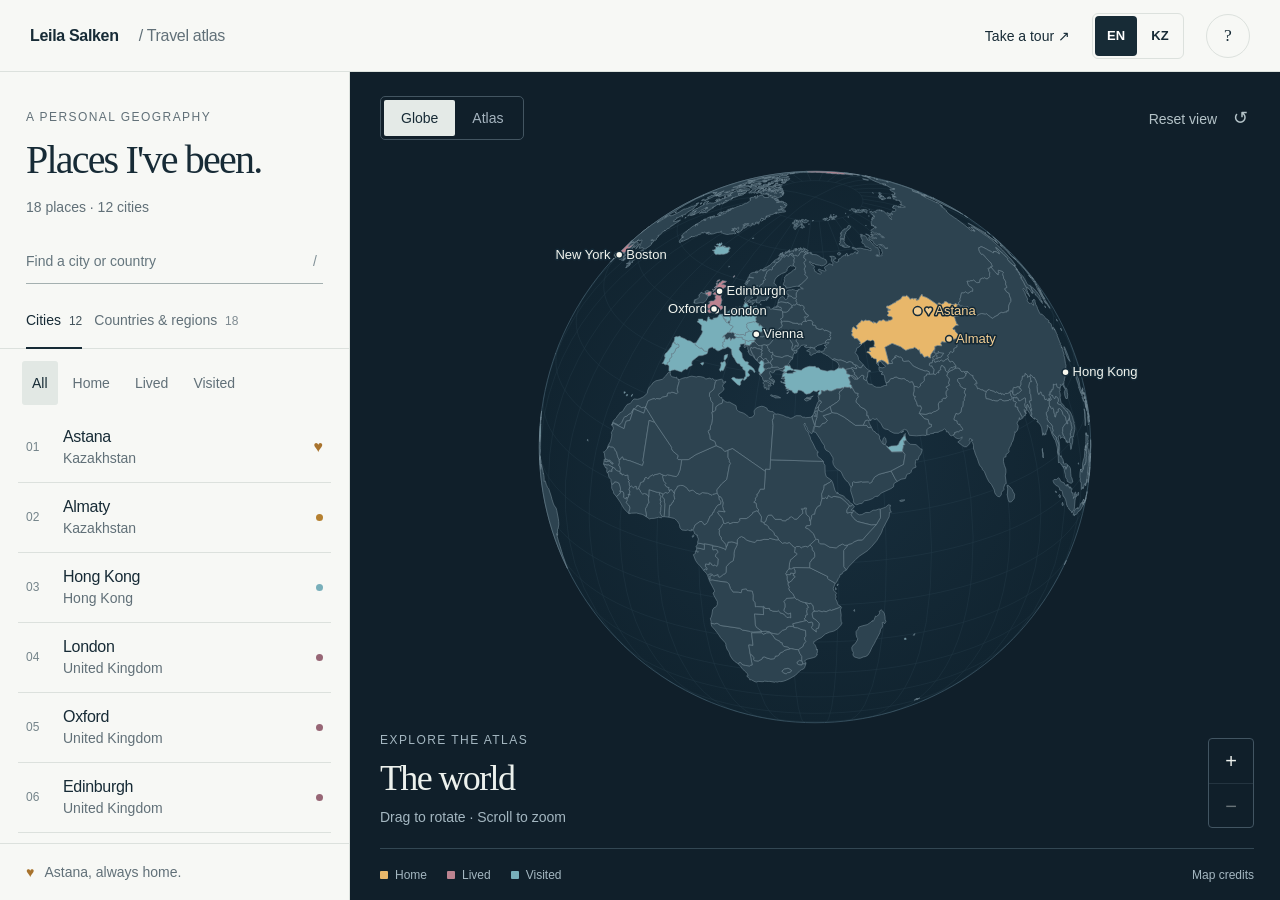
==== commit cdd4ea08: "fixed the hover (allegedly), added hong kong photos" ====
--- a/index.html
+++ b/index.html
@@ -13,8 +13,8 @@
     />
     <title>Places I've been · Leila Salken</title>
     <script type="module">(function(){const t=document.createElement("link").relList;if(t&&t.supports&&t.supports("modulepreload"))return;for(const a of document.querySelectorAll('link[rel="modulepreload"]'))n(a);new MutationObserver(a=>{for(const i of a)if(i.type==="childList")for(const r of i.addedNodes)r.tagName==="LINK"&&r.rel==="modulepreload"&&n(r)}).observe(document,{childList:!0,subtree:!0});function o(a){const i={};return a.integrity&&(i.integrity=a.integrity),a.referrerPolicy&&(i.referrerPolicy=a.referrerPolicy),a.crossOrigin==="use-credentials"?i.credentials="include":a.crossOrigin==="anonymous"?i.credentials="omit":i.credentials="same-origin",i}function n(a){if(a.ep)return;a.ep=!0;const i=o(a);fetch(a.href,i)}})();class X{constructor(){this._partials=new Float64Array(32),this._n=0}add(t){const o=this._partials;let n=0;for(let a=0;a<this._n&&a<32;a++){const i=o[a],r=t+i,l=Math.abs(t)<Math.abs(i)?t-(r-i):i-(r-t);l&&(o[n++]=l),t=r}return o[n]=t,this._n=n+1,this}valueOf(){const t=this._partials;let o=this._n,n,a,i,r=0;if(o>0){for(r=t[--o];o>0&&(n=r,a=t[--o],r=n+a,i=a-(r-n),!i););o>0&&(i<0&&t[o-1]<0||i>0&&t[o-1]>0)&&(a=i*2,n=r+a,a==n-r&&(r=n))}return r}}function*y5(e){for(const t of e)yield*t}function w4(e){return Array.from(y5(e))}function _1(e,t,o){e=+e,t=+t,o=(a=arguments.length)<2?(t=e,e=0,1):a<3?1:+o;for(var n=-1,a=Math.max(0,Math.ceil((t-e)/o))|0,i=new Array(a);++n<a;)i[n]=e+n*o;return i}var x=1e-6,n3=1e-12,z=Math.PI,s1=z/2,x2=z/4,o1=z*2,u1=180/z,$=z/180,G=Math.abs,m5=Math.atan,M1=Math.atan2,A=Math.cos,S2=Math.ceil,o3=Math.hypot,w=Math.sin,g5=Math.sign||function(e){return e>0?1:e<0?-1:0},v1=Math.sqrt;function f5(e){return e>1?0:e<-1?z:Math.acos(e)}function N1(e){return e>1?s1:e<-1?-s1:Math.asin(e)}function F(){}function I2(e,t){e&&_3.hasOwnProperty(e.type)&&_3[e.type](e,t)}var V3={Feature:function(e,t){I2(e.geometry,t)},FeatureCollection:function(e,t){for(var o=e.features,n=-1,a=o.length;++n<a;)I2(o[n].geometry,t)}},_3={Sphere:function(e,t){t.sphere()},Point:function(e,t){e=e.coordinates,t.point(e[0],e[1],e[2])},MultiPoint:function(e,t){for(var o=e.coordinates,n=-1,a=o.length;++n<a;)e=o[n],t.point(e[0],e[1],e[2])},LineString:function(e,t){a3(e.coordinates,t,0)},MultiLineString:function(e,t){for(var o=e.coordinates,n=-1,a=o.length;++n<a;)a3(o[n],t,0)},Polygon:function(e,t){W3(e.coordinates,t)},MultiPolygon:function(e,t){for(var o=e.coordinates,n=-1,a=o.length;++n<a;)W3(o[n],t)},GeometryCollection:function(e,t){for(var o=e.geometries,n=-1,a=o.length;++n<a;)I2(o[n],t)}};function a3(e,t,o){var n=-1,a=e.length-o,i;for(t.lineStart();++n<a;)i=e[n],t.point(i[0],i[1],i[2]);t.lineEnd()}function W3(e,t){var o=-1,n=e.length;for(t.polygonStart();++o<n;)a3(e[o],t,1);t.polygonEnd()}function w1(e,t){e&&V3.hasOwnProperty(e.type)?V3[e.type](e,t):I2(e,t)}var i3=new X,z2=new X,A4,N4,r3,L3,s3,u2={point:F,lineStart:F,lineEnd:F,polygonStart:function(){i3=new X,u2.lineStart=h5,u2.lineEnd=P5},polygonEnd:function(){var e=+i3;z2.add(e<0?o1+e:e),this.lineStart=this.lineEnd=this.point=F},sphere:function(){z2.add(o1)}};function h5(){u2.point=M5}function P5(){k4(A4,N4)}function M5(e,t){u2.point=k4,A4=e,N4=t,e*=$,t*=$,r3=e,L3=A(t=t/2+x2),s3=w(t)}function k4(e,t){e*=$,t*=$,t=t/2+x2;var o=e-r3,n=o>=0?1:-1,a=n*o,i=A(t),r=w(t),l=s3*r,m=L3*i+l*A(a),u=l*n*w(a);i3.add(M1(u,m)),r3=e,L3=i,s3=r}function q3(e){return z2=new X,w1(e,u2),z2*2}function l3(e){return[M1(e[1],e[0]),N1(e[2])]}function j1(e){var t=e[0],o=e[1],n=A(o);return[n*A(t),n*w(t),w(o)]}function v2(e,t){return e[0]*t[0]+e[1]*t[1]+e[2]*t[2]}function T2(e,t){return[e[1]*t[2]-e[2]*t[1],e[2]*t[0]-e[0]*t[2],e[0]*t[1]-e[1]*t[0]]}function Y2(e,t){e[0]+=t[0],e[1]+=t[1],e[2]+=t[2]}function C2(e,t){return[e[0]*t,e[1]*t,e[2]*t]}function p3(e){var t=v1(e[0]*e[0]+e[1]*e[1]+e[2]*e[2]);e[0]/=t,e[1]/=t,e[2]/=t}var o2,Z2,$2,B2,R2,G2,K2,U2,c3,u3,d3,x4,I4,q,j,Y,y1={sphere:F,point:Z3,lineStart:j3,lineEnd:Y3,polygonStart:function(){y1.lineStart=C5,y1.lineEnd=b5},polygonEnd:function(){y1.lineStart=j3,y1.lineEnd=Y3}};function Z3(e,t){e*=$,t*=$;var o=A(t);P2(o*A(e),o*w(e),w(t))}function P2(e,t,o){++o2,$2+=(e-$2)/o2,B2+=(t-B2)/o2,R2+=(o-R2)/o2}function j3(){y1.point=S5}function S5(e,t){e*=$,t*=$;var o=A(t);q=o*A(e),j=o*w(e),Y=w(t),y1.point=v5,P2(q,j,Y)}function v5(e,t){e*=$,t*=$;var o=A(t),n=o*A(e),a=o*w(e),i=w(t),r=M1(v1((r=j*i-Y*a)*r+(r=Y*n-q*i)*r+(r=q*a-j*n)*r),q*n+j*a+Y*i);Z2+=r,G2+=r*(q+(q=n)),K2+=r*(j+(j=a)),U2+=r*(Y+(Y=i)),P2(q,j,Y)}function Y3(){y1.point=Z3}function C5(){y1.point=E5}function b5(){z4(x4,I4),y1.point=Z3}function E5(e,t){x4=e,I4=t,e*=$,t*=$,y1.point=z4;var o=A(t);q=o*A(e),j=o*w(e),Y=w(t),P2(q,j,Y)}function z4(e,t){e*=$,t*=$;var o=A(t),n=o*A(e),a=o*w(e),i=w(t),r=j*i-Y*a,l=Y*n-q*i,m=q*a-j*n,u=o3(r,l,m),s=N1(u),p=u&&-s/u;c3.add(p*r),u3.add(p*l),d3.add(p*m),Z2+=s,G2+=s*(q+(q=n)),K2+=s*(j+(j=a)),U2+=s*(Y+(Y=i)),P2(q,j,Y)}function w5(e){o2=Z2=$2=B2=R2=G2=K2=U2=0,c3=new X,u3=new X,d3=new X,w1(e,y1);var t=+c3,o=+u3,n=+d3,a=o3(t,o,n);return a<n3&&(t=G2,o=K2,n=U2,Z2<x&&(t=$2,o=B2,n=R2),a=o3(t,o,n),a<n3)?[NaN,NaN]:[M1(o,t)*u1,N1(n/a)*u1]}function y3(e,t){function o(n,a){return n=e(n,a),t(n[0],n[1])}return e.invert&&t.invert&&(o.invert=function(n,a){return n=t.invert(n,a),n&&e.invert(n[0],n[1])}),o}function m3(e,t){return G(e)>z&&(e-=Math.round(e/o1)*o1),[e,t]}m3.invert=m3;function A5(e,t,o){return(e%=o1)?t||o?y3(X3(e),Q3(t,o)):X3(e):t||o?Q3(t,o):m3}function J3(e){return function(t,o){return t+=e,G(t)>z&&(t-=Math.round(t/o1)*o1),[t,o]}}function X3(e){var t=J3(e);return t.invert=J3(-e),t}function Q3(e,t){var o=A(e),n=w(e),a=A(t),i=w(t);function r(l,m){var u=A(m),s=A(l)*u,p=w(l)*u,L=w(m),d=L*o+s*n;return[M1(p*a-d*i,s*o-L*n),N1(d*a+p*i)]}return r.invert=function(l,m){var u=A(m),s=A(l)*u,p=w(l)*u,L=w(m),d=L*a-p*i;return[M1(p*a+L*i,s*o+d*n),N1(d*o-s*n)]},r}function N5(e,t,o,n,a,i){if(o){var r=A(t),l=w(t),m=n*o;a==null?(a=t+n*o1,i=t-m/2):(a=e4(r,a),i=e4(r,i),(n>0?a<i:a>i)&&(a+=n*o1));for(var u,s=a;n>0?s>i:s<i;s-=m)u=l3([r,-l*A(s),-l*w(s)]),e.point(u[0],u[1])}}function e4(e,t){t=j1(t),t[0]-=e,p3(t);var o=f5(-t[1]);return((-t[2]<0?-o:o)+o1-x)%o1}function T4(){var e=[],t;return{point:function(o,n,a){t.push([o,n,a])},lineStart:function(){e.push(t=[])},lineEnd:F,rejoin:function(){e.length>1&&e.push(e.pop().concat(e.shift()))},result:function(){var o=e;return e=[],t=null,o}}}function w2(e,t){return G(e[0]-t[0])<x&&G(e[1]-t[1])<x}function b2(e,t,o,n){this.x=e,this.z=t,this.o=o,this.e=n,this.v=!1,this.n=this.p=null}function Z4(e,t,o,n,a){var i=[],r=[],l,m;if(e.forEach(function(y){if(!((v=y.length-1)<=0)){var v,h=y[0],M=y[v],b;if(w2(h,M)){if(!h[2]&&!M[2]){for(a.lineStart(),l=0;l<v;++l)a.point((h=y[l])[0],h[1]);a.lineEnd();return}M[0]+=2*x}i.push(b=new b2(h,y,null,!0)),r.push(b.o=new b2(h,null,b,!1)),i.push(b=new b2(M,y,null,!1)),r.push(b.o=new b2(M,null,b,!0))}}),!!i.length){for(r.sort(t),t4(i),t4(r),l=0,m=r.length;l<m;++l)r[l].e=o=!o;for(var u=i[0],s,p;;){for(var L=u,d=!0;L.v;)if((L=L.n)===u)return;s=L.z,a.lineStart();do{if(L.v=L.o.v=!0,L.e){if(d)for(l=0,m=s.length;l<m;++l)a.point((p=s[l])[0],p[1]);else n(L.x,L.n.x,1,a);L=L.n}else{if(d)for(s=L.p.z,l=s.length-1;l>=0;--l)a.point((p=s[l])[0],p[1]);else n(L.x,L.p.x,-1,a);L=L.p}L=L.o,s=L.z,d=!d}while(!L.v);a.lineEnd()}}}function t4(e){if(t=e.length){for(var t,o=0,n=e[0],a;++o<t;)n.n=a=e[o],a.p=n,n=a;n.n=a=e[0],a.p=n}}function J2(e){return G(e[0])<=z?e[0]:g5(e[0])*((G(e[0])+z)%o1-z)}function k5(e,t){var o=J2(t),n=t[1],a=w(n),i=[w(o),-A(o),0],r=0,l=0,m=new X;a===1?n=s1+x:a===-1&&(n=-s1-x);for(var u=0,s=e.length;u<s;++u)if(L=(p=e[u]).length)for(var p,L,d=p[L-1],y=J2(d),v=d[1]/2+x2,h=w(v),M=A(v),b=0;b<L;++b,y=C,h=k,M=B,d=P){var P=p[b],C=J2(P),N=P[1]/2+x2,k=w(N),B=A(N),T=C-y,Z=T>=0?1:-1,D=Z*T,E=D>z,e1=h*k;if(m.add(M1(e1*Z*w(D),M*B+e1*A(D))),r+=E?T+Z*o1:T,E^y>=o^C>=o){var H=T2(j1(d),j1(P));p3(H);var R=T2(i,H);p3(R);var f=(E^T>=0?-1:1)*N1(R[2]);(n>f||n===f&&(H[0]||H[1]))&&(l+=E^T>=0?1:-1)}}return(r<-x||r<x&&m<-n3)^l&1}function $4(e,t,o,n){return function(a){var i=t(a),r=T4(),l=t(r),m=!1,u,s,p,L={point:d,lineStart:v,lineEnd:h,polygonStart:function(){L.point=M,L.lineStart=b,L.lineEnd=P,s=[],u=[]},polygonEnd:function(){L.point=d,L.lineStart=v,L.lineEnd=h,s=w4(s);var C=k5(u,n);s.length?(m||(a.polygonStart(),m=!0),Z4(s,I5,C,o,a)):C&&(m||(a.polygonStart(),m=!0),a.lineStart(),o(null,null,1,a),a.lineEnd()),m&&(a.polygonEnd(),m=!1),s=u=null},sphere:function(){a.polygonStart(),a.lineStart(),o(null,null,1,a),a.lineEnd(),a.polygonEnd()}};function d(C,N){e(C,N)&&a.point(C,N)}function y(C,N){i.point(C,N)}function v(){L.point=y,i.lineStart()}function h(){L.point=d,i.lineEnd()}function M(C,N){p.push([C,N]),l.point(C,N)}function b(){l.lineStart(),p=[]}function P(){M(p[0][0],p[0][1]),l.lineEnd();var C=l.clean(),N=r.result(),k,B=N.length,T,Z,D;if(p.pop(),u.push(p),p=null,!!B){if(C&1){if(Z=N[0],(T=Z.length-1)>0){for(m||(a.polygonStart(),m=!0),a.lineStart(),k=0;k<T;++k)a.point((D=Z[k])[0],D[1]);a.lineEnd()}return}B>1&&C&2&&N.push(N.pop().concat(N.shift())),s.push(N.filter(x5))}}return L}}function x5(e){return e.length>1}function I5(e,t){return((e=e.x)[0]<0?e[1]-s1-x:s1-e[1])-((t=t.x)[0]<0?t[1]-s1-x:s1-t[1])}const n4=$4(function(){return!0},z5,Z5,[-z,-s1]);function z5(e){var t=NaN,o=NaN,n=NaN,a;return{lineStart:function(){e.lineStart(),a=1},point:function(i,r){var l=i>0?z:-z,m=G(i-t);G(m-z)<x?(e.point(t,o=(o+r)/2>0?s1:-s1),e.point(n,o),e.lineEnd(),e.lineStart(),e.point(l,o),e.point(i,o),a=0):n!==l&&m>=z&&(G(t-n)<x&&(t-=n*x),G(i-l)<x&&(i-=l*x),o=T5(t,o,i,r),e.point(n,o),e.lineEnd(),e.lineStart(),e.point(l,o),a=0),e.point(t=i,o=r),n=l},lineEnd:function(){e.lineEnd(),t=o=NaN},clean:function(){return 2-a}}}function T5(e,t,o,n){var a,i,r=w(e-o);return G(r)>x?m5((w(t)*(i=A(n))*w(o)-w(n)*(a=A(t))*w(e))/(a*i*r)):(t+n)/2}function Z5(e,t,o,n){var a;if(e==null)a=o*s1,n.point(-z,a),n.point(0,a),n.point(z,a),n.point(z,0),n.point(z,-a),n.point(0,-a),n.point(-z,-a),n.point(-z,0),n.point(-z,a);else if(G(e[0]-t[0])>x){var i=e[0]<t[0]?z:-z;a=o*i/2,n.point(-i,a),n.point(0,a),n.point(i,a)}else n.point(t[0],t[1])}function $5(e){var t=A(e),o=2*$,n=t>0,a=G(t)>x;function i(s,p,L,d){N5(d,e,o,L,s,p)}function r(s,p){return A(s)*A(p)>t}function l(s){var p,L,d,y,v;return{lineStart:function(){y=d=!1,v=1},point:function(h,M){var b=[h,M],P,C=r(h,M),N=n?C?0:u(h,M):C?u(h+(h<0?z:-z),M):0;if(!p&&(y=d=C)&&s.lineStart(),C!==d&&(P=m(p,b),(!P||w2(p,P)||w2(b,P))&&(b[2]=1)),C!==d)v=0,C?(s.lineStart(),P=m(b,p),s.point(P[0],P[1])):(P=m(p,b),s.point(P[0],P[1],2),s.lineEnd()),p=P;else if(a&&p&&n^C){var k;!(N&L)&&(k=m(b,p,!0))&&(v=0,n?(s.lineStart(),s.point(k[0][0],k[0][1]),s.point(k[1][0],k[1][1]),s.lineEnd()):(s.point(k[1][0],k[1][1]),s.lineEnd(),s.lineStart(),s.point(k[0][0],k[0][1],3)))}C&&(!p||!w2(p,b))&&s.point(b[0],b[1]),p=b,d=C,L=N},lineEnd:function(){d&&s.lineEnd(),p=null},clean:function(){return v|(y&&d)<<1}}}function m(s,p,L){var d=j1(s),y=j1(p),v=[1,0,0],h=T2(d,y),M=v2(h,h),b=h[0],P=M-b*b;if(!P)return!L&&s;var C=t*M/P,N=-t*b/P,k=T2(v,h),B=C2(v,C),T=C2(h,N);Y2(B,T);var Z=k,D=v2(B,Z),E=v2(Z,Z),e1=D*D-E*(v2(B,B)-1);if(!(e1<0)){var H=v1(e1),R=C2(Z,(-D-H)/E);if(Y2(R,B),R=l3(R),!L)return R;var f=s[0],I=p[0],V=s[1],t1=p[1],r1;I<f&&(r1=f,f=I,I=r1);var e2=I-f,b1=G(e2-z)<x,B1=b1||e2<x;if(!b1&&t1<V&&(r1=V,V=t1,t1=r1),B1?b1?V+t1>0^R[1]<(G(R[0]-f)<x?V:t1):V<=R[1]&&R[1]<=t1:e2>z^(f<=R[0]&&R[0]<=I)){var E1=C2(Z,(-D+H)/E);return Y2(E1,B),[R,l3(E1)]}}}function u(s,p){var L=n?e:z-e,d=0;return s<-L?d|=1:s>L&&(d|=2),p<-L?d|=4:p>L&&(d|=8),d}return $4(r,l,i,n?[0,-e]:[-z,e-z])}function B5(e,t,o,n,a,i){var r=e[0],l=e[1],m=t[0],u=t[1],s=0,p=1,L=m-r,d=u-l,y;if(y=o-r,!(!L&&y>0)){if(y/=L,L<0){if(y<s)return;y<p&&(p=y)}else if(L>0){if(y>p)return;y>s&&(s=y)}if(y=a-r,!(!L&&y<0)){if(y/=L,L<0){if(y>p)return;y>s&&(s=y)}else if(L>0){if(y<s)return;y<p&&(p=y)}if(y=n-l,!(!d&&y>0)){if(y/=d,d<0){if(y<s)return;y<p&&(p=y)}else if(d>0){if(y>p)return;y>s&&(s=y)}if(y=i-l,!(!d&&y<0)){if(y/=d,d<0){if(y>p)return;y>s&&(s=y)}else if(d>0){if(y<s)return;y<p&&(p=y)}return s>0&&(e[0]=r+s*L,e[1]=l+s*d),p<1&&(t[0]=r+p*L,t[1]=l+p*d),!0}}}}}var a2=1e9,E2=-a2;function R5(e,t,o,n){function a(u,s){return e<=u&&u<=o&&t<=s&&s<=n}function i(u,s,p,L){var d=0,y=0;if(u==null||(d=r(u,p))!==(y=r(s,p))||m(u,s)<0^p>0)do L.point(d===0||d===3?e:o,d>1?n:t);while((d=(d+p+4)%4)!==y);else L.point(s[0],s[1])}function r(u,s){return G(u[0]-e)<x?s>0?0:3:G(u[0]-o)<x?s>0?2:1:G(u[1]-t)<x?s>0?1:0:s>0?3:2}function l(u,s){return m(u.x,s.x)}function m(u,s){var p=r(u,1),L=r(s,1);return p!==L?p-L:p===0?s[1]-u[1]:p===1?u[0]-s[0]:p===2?u[1]-s[1]:s[0]-u[0]}return function(u){var s=u,p=T4(),L,d,y,v,h,M,b,P,C,N,k,B={point:T,lineStart:e1,lineEnd:H,polygonStart:D,polygonEnd:E};function T(f,I){a(f,I)&&s.point(f,I)}function Z(){for(var f=0,I=0,V=d.length;I<V;++I)for(var t1=d[I],r1=1,e2=t1.length,b1=t1[0],B1,E1,M2=b1[0],V1=b1[1];r1<e2;++r1)B1=M2,E1=V1,b1=t1[r1],M2=b1[0],V1=b1[1],E1<=n?V1>n&&(M2-B1)*(n-E1)>(V1-E1)*(e-B1)&&++f:V1<=n&&(M2-B1)*(n-E1)<(V1-E1)*(e-B1)&&--f;return f}function D(){s=p,L=[],d=[],k=!0}function E(){var f=Z(),I=k&&f,V=(L=w4(L)).length;(I||V)&&(u.polygonStart(),I&&(u.lineStart(),i(null,null,1,u),u.lineEnd()),V&&Z4(L,l,f,i,u),u.polygonEnd()),s=u,L=d=y=null}function e1(){B.point=R,d&&d.push(y=[]),N=!0,C=!1,b=P=NaN}function H(){L&&(R(v,h),M&&C&&p.rejoin(),L.push(p.result())),B.point=T,C&&s.lineEnd()}function R(f,I){var V=a(f,I);if(d&&y.push([f,I]),N)v=f,h=I,M=V,N=!1,V&&(s.lineStart(),s.point(f,I));else if(V&&C)s.point(f,I);else{var t1=[b=Math.max(E2,Math.min(a2,b)),P=Math.max(E2,Math.min(a2,P))],r1=[f=Math.max(E2,Math.min(a2,f)),I=Math.max(E2,Math.min(a2,I))];B5(t1,r1,e,t,o,n)?(C||(s.lineStart(),s.point(t1[0],t1[1])),s.point(r1[0],r1[1]),V||s.lineEnd(),k=!1):V&&(s.lineStart(),s.point(f,I),k=!1)}b=f,P=I,C=V}return B}}var g3,f3,A2,N2,Y1={sphere:F,point:F,lineStart:G5,lineEnd:F,polygonStart:F,polygonEnd:F};function G5(){Y1.point=U5,Y1.lineEnd=K5}function K5(){Y1.point=Y1.lineEnd=F}function U5(e,t){e*=$,t*=$,f3=e,A2=w(t),N2=A(t),Y1.point=D5}function D5(e,t){e*=$,t*=$;var o=w(t),n=A(t),a=G(e-f3),i=A(a),r=w(a),l=n*r,m=N2*o-A2*n*i,u=A2*o+N2*n*i;g3.add(M1(v1(l*l+m*m),u)),f3=e,A2=o,N2=n}function F5(e){return g3=new X,w1(e,Y1),+g3}var h3=[null,null],H5={type:"LineString",coordinates:h3};function B4(e,t){return h3[0]=e,h3[1]=t,F5(H5)}function o4(e,t,o){var n=_1(e,t-x,o).concat(t);return function(a){return n.map(function(i){return[a,i]})}}function a4(e,t,o){var n=_1(e,t-x,o).concat(t);return function(a){return n.map(function(i){return[i,a]})}}function O5(){var e,t,o,n,a,i,r,l,m=10,u=m,s=90,p=360,L,d,y,v,h=2.5;function M(){return{type:"MultiLineString",coordinates:b()}}function b(){return _1(S2(n/s)*s,o,s).map(y).concat(_1(S2(l/p)*p,r,p).map(v)).concat(_1(S2(t/m)*m,e,m).filter(function(P){return G(P%s)>x}).map(L)).concat(_1(S2(i/u)*u,a,u).filter(function(P){return G(P%p)>x}).map(d))}return M.lines=function(){return b().map(function(P){return{type:"LineString",coordinates:P}})},M.outline=function(){return{type:"Polygon",coordinates:[y(n).concat(v(r).slice(1),y(o).reverse().slice(1),v(l).reverse().slice(1))]}},M.extent=function(P){return arguments.length?M.extentMajor(P).extentMinor(P):M.extentMinor()},M.extentMajor=function(P){return arguments.length?(n=+P[0][0],o=+P[1][0],l=+P[0][1],r=+P[1][1],n>o&&(P=n,n=o,o=P),l>r&&(P=l,l=r,r=P),M.precision(h)):[[n,l],[o,r]]},M.extentMinor=function(P){return arguments.length?(t=+P[0][0],e=+P[1][0],i=+P[0][1],a=+P[1][1],t>e&&(P=t,t=e,e=P),i>a&&(P=i,i=a,a=P),M.precision(h)):[[t,i],[e,a]]},M.step=function(P){return arguments.length?M.stepMajor(P).stepMinor(P):M.stepMinor()},M.stepMajor=function(P){return arguments.length?(s=+P[0],p=+P[1],M):[s,p]},M.stepMinor=function(P){return arguments.length?(m=+P[0],u=+P[1],M):[m,u]},M.precision=function(P){return arguments.length?(h=+P,L=o4(i,a,90),d=a4(t,e,h),y=o4(l,r,90),v=a4(n,o,h),M):h},M.extentMajor([[-180,-90+x],[180,90-x]]).extentMinor([[-180,-80-x],[180,80+x]])}function V5(){return O5()()}const P3=e=>e;var X2=new X,M3=new X,R4,G4,S3,v3,A1={point:F,lineStart:F,lineEnd:F,polygonStart:function(){A1.lineStart=_5,A1.lineEnd=q5},polygonEnd:function(){A1.lineStart=A1.lineEnd=A1.point=F,X2.add(G(M3)),M3=new X},result:function(){var e=X2/2;return X2=new X,e}};function _5(){A1.point=W5}function W5(e,t){A1.point=K4,R4=S3=e,G4=v3=t}function K4(e,t){M3.add(v3*e-S3*t),S3=e,v3=t}function q5(){K4(R4,G4)}var J1=1/0,D2=J1,d2=-J1,F2=d2,H2={point:j5,lineStart:F,lineEnd:F,polygonStart:F,polygonEnd:F,result:function(){var e=[[J1,D2],[d2,F2]];return d2=F2=-(D2=J1=1/0),e}};function j5(e,t){e<J1&&(J1=e),e>d2&&(d2=e),t<D2&&(D2=t),t>F2&&(F2=t)}var C3=0,b3=0,i2=0,O2=0,V2=0,W1=0,E3=0,w3=0,r2=0,U4,D4,f1,h1,L1={point:U1,lineStart:i4,lineEnd:r4,polygonStart:function(){L1.lineStart=X5,L1.lineEnd=Q5},polygonEnd:function(){L1.point=U1,L1.lineStart=i4,L1.lineEnd=r4},result:function(){var e=r2?[E3/r2,w3/r2]:W1?[O2/W1,V2/W1]:i2?[C3/i2,b3/i2]:[NaN,NaN];return C3=b3=i2=O2=V2=W1=E3=w3=r2=0,e}};function U1(e,t){C3+=e,b3+=t,++i2}function i4(){L1.point=Y5}function Y5(e,t){L1.point=J5,U1(f1=e,h1=t)}function J5(e,t){var o=e-f1,n=t-h1,a=v1(o*o+n*n);O2+=a*(f1+e)/2,V2+=a*(h1+t)/2,W1+=a,U1(f1=e,h1=t)}function r4(){L1.point=U1}function X5(){L1.point=e6}function Q5(){F4(U4,D4)}function e6(e,t){L1.point=F4,U1(U4=f1=e,D4=h1=t)}function F4(e,t){var o=e-f1,n=t-h1,a=v1(o*o+n*n);O2+=a*(f1+e)/2,V2+=a*(h1+t)/2,W1+=a,a=h1*e-f1*t,E3+=a*(f1+e),w3+=a*(h1+t),r2+=a*3,U1(f1=e,h1=t)}function H4(e){this._context=e}H4.prototype={_radius:4.5,pointRadius:function(e){return this._radius=e,this},polygonStart:function(){this._line=0},polygonEnd:function(){this._line=NaN},lineStart:function(){this._point=0},lineEnd:function(){this._line===0&&this._context.closePath(),this._point=NaN},point:function(e,t){switch(this._point){case 0:{this._context.moveTo(e,t),this._point=1;break}case 1:{this._context.lineTo(e,t);break}default:{this._context.moveTo(e+this._radius,t),this._context.arc(e,t,this._radius,0,o1);break}}},result:F};var A3=new X,Q2,O4,V4,L2,s2,y2={point:F,lineStart:function(){y2.point=t6},lineEnd:function(){Q2&&_4(O4,V4),y2.point=F},polygonStart:function(){Q2=!0},polygonEnd:function(){Q2=null},result:function(){var e=+A3;return A3=new X,e}};function t6(e,t){y2.point=_4,O4=L2=e,V4=s2=t}function _4(e,t){L2-=e,s2-=t,A3.add(v1(L2*L2+s2*s2)),L2=e,s2=t}let L4,_2,s4,l4;class p4{constructor(t){this._append=t==null?W4:n6(t),this._radius=4.5,this._=""}pointRadius(t){return this._radius=+t,this}polygonStart(){this._line=0}polygonEnd(){this._line=NaN}lineStart(){this._point=0}lineEnd(){this._line===0&&(this._+="Z"),this._point=NaN}point(t,o){switch(this._point){case 0:{this._append`M${t},${o}`,this._point=1;break}case 1:{this._append`L${t},${o}`;break}default:{if(this._append`M${t},${o}`,this._radius!==s4||this._append!==_2){const n=this._radius,a=this._;this._="",this._append`m0,${n}a${n},${n} 0 1,1 0,${-2*n}a${n},${n} 0 1,1 0,${2*n}z`,s4=n,_2=this._append,l4=this._,this._=a}this._+=l4;break}}}result(){const t=this._;return this._="",t.length?t:null}}function W4(e){let t=1;this._+=e[0];for(const o=e.length;t<o;++t)this._+=arguments[t]+e[t]}function n6(e){const t=Math.floor(e);if(!(t>=0))throw new RangeError(`invalid digits: ${e}`);if(t>15)return W4;if(t!==L4){const o=10**t;L4=t,_2=function(a){let i=1;this._+=a[0];for(const r=a.length;i<r;++i)this._+=Math.round(arguments[i]*o)/o+a[i]}}return _2}function q4(e,t){let o=3,n=4.5,a,i;function r(l){return l&&(typeof n=="function"&&i.pointRadius(+n.apply(this,arguments)),w1(l,a(i))),i.result()}return r.area=function(l){return w1(l,a(A1)),A1.result()},r.measure=function(l){return w1(l,a(y2)),y2.result()},r.bounds=function(l){return w1(l,a(H2)),H2.result()},r.centroid=function(l){return w1(l,a(L1)),L1.result()},r.projection=function(l){return arguments.length?(a=l==null?(e=null,P3):(e=l).stream,r):e},r.context=function(l){return arguments.length?(i=l==null?(t=null,new p4(o)):new H4(t=l),typeof n!="function"&&i.pointRadius(n),r):t},r.pointRadius=function(l){return arguments.length?(n=typeof l=="function"?l:(i.pointRadius(+l),+l),r):n},r.digits=function(l){if(!arguments.length)return o;if(l==null)o=null;else{const m=Math.floor(l);if(!(m>=0))throw new RangeError(`invalid digits: ${l}`);o=m}return t===null&&(i=new p4(o)),r},r.projection(e).digits(o).context(t)}function $3(e){return function(t){var o=new N3;for(var n in e)o[n]=e[n];return o.stream=t,o}}function N3(){}N3.prototype={constructor:N3,point:function(e,t){this.stream.point(e,t)},sphere:function(){this.stream.sphere()},lineStart:function(){this.stream.lineStart()},lineEnd:function(){this.stream.lineEnd()},polygonStart:function(){this.stream.polygonStart()},polygonEnd:function(){this.stream.polygonEnd()}};function B3(e,t,o){var n=e.clipExtent&&e.clipExtent();return e.scale(150).translate([0,0]),n!=null&&e.clipExtent(null),w1(o,e.stream(H2)),t(H2.result()),n!=null&&e.clipExtent(n),e}function j4(e,t,o){return B3(e,function(n){var a=t[1][0]-t[0][0],i=t[1][1]-t[0][1],r=Math.min(a/(n[1][0]-n[0][0]),i/(n[1][1]-n[0][1])),l=+t[0][0]+(a-r*(n[1][0]+n[0][0]))/2,m=+t[0][1]+(i-r*(n[1][1]+n[0][1]))/2;e.scale(150*r).translate([l,m])},o)}function o6(e,t,o){return j4(e,[[0,0],t],o)}function a6(e,t,o){return B3(e,function(n){var a=+t,i=a/(n[1][0]-n[0][0]),r=(a-i*(n[1][0]+n[0][0]))/2,l=-i*n[0][1];e.scale(150*i).translate([r,l])},o)}function i6(e,t,o){return B3(e,function(n){var a=+t,i=a/(n[1][1]-n[0][1]),r=-i*n[0][0],l=(a-i*(n[1][1]+n[0][1]))/2;e.scale(150*i).translate([r,l])},o)}var c4=16,r6=A(30*$);function u4(e,t){return+t?s6(e,t):L6(e)}function L6(e){return $3({point:function(t,o){t=e(t,o),this.stream.point(t[0],t[1])}})}function s6(e,t){function o(n,a,i,r,l,m,u,s,p,L,d,y,v,h){var M=u-n,b=s-a,P=M*M+b*b;if(P>4*t&&v--){var C=r+L,N=l+d,k=m+y,B=v1(C*C+N*N+k*k),T=N1(k/=B),Z=G(G(k)-1)<x||G(i-p)<x?(i+p)/2:M1(N,C),D=e(Z,T),E=D[0],e1=D[1],H=E-n,R=e1-a,f=b*H-M*R;(f*f/P>t||G((M*H+b*R)/P-.5)>.3||r*L+l*d+m*y<r6)&&(o(n,a,i,r,l,m,E,e1,Z,C/=B,N/=B,k,v,h),h.point(E,e1),o(E,e1,Z,C,N,k,u,s,p,L,d,y,v,h))}}return function(n){var a,i,r,l,m,u,s,p,L,d,y,v,h={point:M,lineStart:b,lineEnd:C,polygonStart:function(){n.polygonStart(),h.lineStart=N},polygonEnd:function(){n.polygonEnd(),h.lineStart=b}};function M(T,Z){T=e(T,Z),n.point(T[0],T[1])}function b(){p=NaN,h.point=P,n.lineStart()}function P(T,Z){var D=j1([T,Z]),E=e(T,Z);o(p,L,s,d,y,v,p=E[0],L=E[1],s=T,d=D[0],y=D[1],v=D[2],c4,n),n.point(p,L)}function C(){h.point=M,n.lineEnd()}function N(){b(),h.point=k,h.lineEnd=B}function k(T,Z){P(a=T,Z),i=p,r=L,l=d,m=y,u=v,h.point=P}function B(){o(p,L,s,d,y,v,i,r,a,l,m,u,c4,n),h.lineEnd=C,C()}return h}}var l6=$3({point:function(e,t){this.stream.point(e*$,t*$)}});function p6(e){return $3({point:function(t,o){var n=e(t,o);return this.stream.point(n[0],n[1])}})}function c6(e,t,o,n,a){function i(r,l){return r*=n,l*=a,[t+e*r,o-e*l]}return i.invert=function(r,l){return[(r-t)/e*n,(o-l)/e*a]},i}function d4(e,t,o,n,a,i){if(!i)return c6(e,t,o,n,a);var r=A(i),l=w(i),m=r*e,u=l*e,s=r/e,p=l/e,L=(l*o-r*t)/e,d=(l*t+r*o)/e;function y(v,h){return v*=n,h*=a,[m*v-u*h+t,o-u*v-m*h]}return y.invert=function(v,h){return[n*(s*v-p*h+L),a*(d-p*v-s*h)]},y}function Y4(e){return u6(function(){return e})()}function u6(e){var t,o=150,n=480,a=250,i=0,r=0,l=0,m=0,u=0,s,p=0,L=1,d=1,y=null,v=n4,h=null,M,b,P,C=P3,N=.5,k,B,T,Z,D;function E(f){return T(f[0]*$,f[1]*$)}function e1(f){return f=T.invert(f[0],f[1]),f&&[f[0]*u1,f[1]*u1]}E.stream=function(f){return Z&&D===f?Z:Z=l6(p6(s)(v(k(C(D=f)))))},E.preclip=function(f){return arguments.length?(v=f,y=void 0,R()):v},E.postclip=function(f){return arguments.length?(C=f,h=M=b=P=null,R()):C},E.clipAngle=function(f){return arguments.length?(v=+f?$5(y=f*$):(y=null,n4),R()):y*u1},E.clipExtent=function(f){return arguments.length?(C=f==null?(h=M=b=P=null,P3):R5(h=+f[0][0],M=+f[0][1],b=+f[1][0],P=+f[1][1]),R()):h==null?null:[[h,M],[b,P]]},E.scale=function(f){return arguments.length?(o=+f,H()):o},E.translate=function(f){return arguments.length?(n=+f[0],a=+f[1],H()):[n,a]},E.center=function(f){return arguments.length?(i=f[0]%360*$,r=f[1]%360*$,H()):[i*u1,r*u1]},E.rotate=function(f){return arguments.length?(l=f[0]%360*$,m=f[1]%360*$,u=f.length>2?f[2]%360*$:0,H()):[l*u1,m*u1,u*u1]},E.angle=function(f){return arguments.length?(p=f%360*$,H()):p*u1},E.reflectX=function(f){return arguments.length?(L=f?-1:1,H()):L<0},E.reflectY=function(f){return arguments.length?(d=f?-1:1,H()):d<0},E.precision=function(f){return arguments.length?(k=u4(B,N=f*f),R()):v1(N)},E.fitExtent=function(f,I){return j4(E,f,I)},E.fitSize=function(f,I){return o6(E,f,I)},E.fitWidth=function(f,I){return a6(E,f,I)},E.fitHeight=function(f,I){return i6(E,f,I)};function H(){var f=d4(o,0,0,L,d,p).apply(null,t(i,r)),I=d4(o,n-f[0],a-f[1],L,d,p);return s=A5(l,m,u),B=y3(t,I),T=y3(s,B),k=u4(B,N),R()}function R(){return Z=D=null,E}return function(){return t=e.apply(this,arguments),E.invert=t.invert&&e1,H()}}function d6(e){return function(t,o){var n=v1(t*t+o*o),a=e(n),i=w(a),r=A(a);return[M1(t*i,n*r),N1(n&&o*i/n)]}}function J4(e,t){var o=t*t,n=o*o;return[e*(.8707-.131979*o+n*(-.013791+n*(.003971*o-.001529*n))),t*(1.007226+o*(.015085+n*(-.044475+.028874*o-.005916*n)))]}J4.invert=function(e,t){var o=t,n=25,a;do{var i=o*o,r=i*i;o-=a=(o*(1.007226+i*(.015085+r*(-.044475+.028874*i-.005916*r)))-t)/(1.007226+i*(.015085*3+r*(-.044475*7+.028874*9*i-.005916*11*r)))}while(G(a)>x&&--n>0);return[e/(.8707+(i=o*o)*(-.131979+i*(-.013791+i*i*i*(.003971-.001529*i)))),o]};function R3(){return Y4(J4).scale(175.295)}function X4(e,t){return[A(t)*w(e),w(t)]}X4.invert=d6(N1);function y6(){return Y4(X4).scale(249.5).clipAngle(90+x)}function m6(e){return e}function g6(e){if(e==null)return m6;var t,o,n=e.scale[0],a=e.scale[1],i=e.translate[0],r=e.translate[1];return function(l,m){m||(t=o=0);var u=2,s=l.length,p=new Array(s);for(p[0]=(t+=l[0])*n+i,p[1]=(o+=l[1])*a+r;u<s;)p[u]=l[u],++u;return p}}function f6(e,t){for(var o,n=e.length,a=n-t;a<--n;)o=e[a],e[a++]=e[n],e[n]=o}function h6(e,t){return typeof t=="string"&&(t=e.objects[t]),t.type==="GeometryCollection"?{type:"FeatureCollection",features:t.geometries.map(function(o){return y4(e,o)})}:y4(e,t)}function y4(e,t){var o=t.id,n=t.bbox,a=t.properties==null?{}:t.properties,i=P6(e,t);return o==null&&n==null?{type:"Feature",properties:a,geometry:i}:n==null?{type:"Feature",id:o,properties:a,geometry:i}:{type:"Feature",id:o,bbox:n,properties:a,geometry:i}}function P6(e,t){var o=g6(e.transform),n=e.arcs;function a(s,p){p.length&&p.pop();for(var L=n[s<0?~s:s],d=0,y=L.length;d<y;++d)p.push(o(L[d],d));s<0&&f6(p,y)}function i(s){return o(s)}function r(s){for(var p=[],L=0,d=s.length;L<d;++L)a(s[L],p);return p.length<2&&p.push(p[0]),p}function l(s){for(var p=r(s);p.length<4;)p.push(p[0]);return p}function m(s){return s.map(l)}function u(s){var p=s.type,L;switch(p){case"GeometryCollection":return{type:p,geometries:s.geometries.map(u)};case"Point":L=i(s.coordinates);break;case"MultiPoint":L=s.coordinates.map(i);break;case"LineString":L=r(s.arcs);break;case"MultiLineString":L=s.arcs.map(r);break;case"Polygon":L=m(s.arcs);break;case"MultiPolygon":L=s.arcs.map(m);break;default:return null}return{type:p,coordinates:L}}return u(t)}const M6=JSON.parse(`{"countries":{"type":"GeometryCollection","geometries":[{"type":"Polygon","arcs":[[0,1,2,3]],"id":"716","properties":{"name":"Zimbabwe"}},{"type":"Polygon","arcs":[[-3,4,5,6,7,8,9]],"id":"894","properties":{"name":"Zambia"}},{"type":"MultiPolygon","arcs":[[[10,11,12]],[[13]],[[14]],[[15]],[[16]]],"id":"887","properties":{"name":"Yemen"}},{"type":"MultiPolygon","arcs":[[[17]],[[18,19,20,21]],[[22]],[[23]],[[24]],[[25]],[[26]],[[27]]],"id":"704","properties":{"name":"Vietnam"}},{"type":"MultiPolygon","arcs":[[[28]],[[29]],[[30]],[[31]],[[32,33,34,35]]],"id":"862","properties":{"name":"Venezuela"}},{"type":"Polygon","arcs":[[36]],"id":"336","properties":{"name":"Vatican"}},{"type":"MultiPolygon","arcs":[[[37]],[[38]],[[39]],[[40]],[[41]],[[42]],[[43]],[[44]],[[45]],[[46]],[[47]],[[48]],[[49]],[[50]]],"id":"548","properties":{"name":"Vanuatu"}},{"type":"MultiPolygon","arcs":[[[51,52,53,54,55],[56]],[[57]],[[58]]],"id":"860","properties":{"name":"Uzbekistan"}},{"type":"Polygon","arcs":[[59,60,61]],"id":"858","properties":{"name":"Uruguay"}},{"type":"MultiPolygon","arcs":[[[62]],[[63]],[[64]],[[65]],[[66]]],"id":"583","properties":{"name":"Micronesia"}},{"type":"MultiPolygon","arcs":[[[67]],[[68]],[[69]],[[70]],[[71]]],"id":"584","properties":{"name":"Marshall Is."}},{"type":"MultiPolygon","arcs":[[[72]],[[73]],[[74]],[[75]],[[76]],[[77]]],"id":"580","properties":{"name":"N. Mariana Is."}},{"type":"MultiPolygon","arcs":[[[78]],[[79]],[[80]]],"id":"850","properties":{"name":"U.S. Virgin Is."}},{"type":"Polygon","arcs":[[81]],"id":"316","properties":{"name":"Guam"}},{"type":"Polygon","arcs":[[82]],"id":"016","properties":{"name":"American Samoa"}},{"type":"MultiPolygon","arcs":[[[83]],[[84]],[[85]]],"id":"630","properties":{"name":"Puerto Rico"}},{"type":"MultiPolygon","arcs":[[[86]],[[87]],[[88]],[[89]],[[90]],[[91]],[[92]],[[93]],[[94]],[[95]],[[96]],[[97]],[[98]],[[99]],[[100]],[[101]],[[102,103,104,105]],[[106]],[[107]],[[108]],[[109]],[[110]],[[111]],[[112]],[[113]],[[114]],[[115]],[[116]],[[117]],[[118]],[[119]],[[120]],[[121]],[[122]],[[123]],[[124]],[[125]],[[126]],[[127]],[[128]],[[129]],[[130]],[[131]],[[132]],[[133]],[[134]],[[135]],[[136]],[[137]],[[138]],[[139]],[[140]],[[141]],[[142]],[[143]],[[144]],[[145]],[[146]],[[147]],[[148]],[[149]],[[150]],[[151]],[[152]],[[153]],[[154]],[[155]],[[156]],[[157]],[[158]],[[159]],[[160]],[[161]],[[162]],[[163]],[[164,165,166,167,168]],[[169]],[[170]],[[171]],[[172]],[[173]],[[174]],[[175]],[[176]],[[177]],[[178]],[[179]],[[180]],[[181]],[[182]],[[183]],[[184]],[[185]],[[186]],[[187]],[[188]],[[189]],[[190]],[[191]],[[192]],[[193]],[[194]],[[195]],[[196]],[[197]],[[198]],[[199]],[[200]],[[201]],[[202]],[[203]],[[204]],[[205]],[[206]],[[207]],[[208]],[[209]],[[210]],[[211]],[[212]],[[213]],[[214]],[[215]],[[216]],[[217]],[[218]],[[219]]],"id":"840","properties":{"name":"United States of America"}},{"type":"MultiPolygon","arcs":[[[220]],[[221]]],"id":"239","properties":{"name":"S. Geo. and the Is."}},{"type":"Polygon","arcs":[[222]],"id":"086","properties":{"name":"Br. Indian Ocean Ter."}},{"type":"MultiPolygon","arcs":[[[223]],[[224]]],"id":"654","properties":{"name":"Saint Helena"}},{"type":"Polygon","arcs":[[225]],"id":"612","properties":{"name":"Pitcairn Is."}},{"type":"Polygon","arcs":[[226]],"id":"660","properties":{"name":"Anguilla"}},{"type":"MultiPolygon","arcs":[[[227]],[[228]],[[229]],[[230]],[[231]],[[232]]],"id":"238","properties":{"name":"Falkland Is."}},{"type":"MultiPolygon","arcs":[[[233]],[[234]],[[235]]],"id":"136","properties":{"name":"Cayman Is."}},{"type":"Polygon","arcs":[[236]],"id":"060","properties":{"name":"Bermuda"}},{"type":"MultiPolygon","arcs":[[[237]],[[238]],[[239]]],"id":"092","properties":{"name":"British Virgin Is."}},{"type":"MultiPolygon","arcs":[[[240]],[[241]],[[242]]],"id":"796","properties":{"name":"Turks and Caicos Is."}},{"type":"Polygon","arcs":[[243]],"id":"500","properties":{"name":"Montserrat"}},{"type":"Polygon","arcs":[[244]],"id":"832","properties":{"name":"Jersey"}},{"type":"Polygon","arcs":[[245]],"id":"831","properties":{"name":"Guernsey"}},{"type":"Polygon","arcs":[[246]],"id":"833","properties":{"name":"Isle of Man"}},{"type":"MultiPolygon","arcs":[[[247]],[[248]],[[249]],[[250]],[[251]],[[252]],[[253]],[[254]],[[255]],[[256]],[[257]],[[258]],[[259]],[[260]],[[261]],[[262]],[[263]],[[264]],[[265]],[[266]],[[267]],[[268,269]],[[270]]],"id":"826","properties":{"name":"United Kingdom"}},{"type":"MultiPolygon","arcs":[[[271,272,273,274,275],[276]],[[277]],[[278]],[[279]],[[280]]],"id":"784","properties":{"name":"United Arab Emirates"}},{"type":"MultiPolygon","arcs":[[[281,282,283,284,285,286,287,288,289,290,291]],[[292]]],"id":"804","properties":{"name":"Ukraine"}},{"type":"Polygon","arcs":[[293,294,295,296,297]],"id":"800","properties":{"name":"Uganda"}},{"type":"MultiPolygon","arcs":[[[298]],[[-55,299,300,301,302]]],"id":"795","properties":{"name":"Turkmenistan"}},{"type":"MultiPolygon","arcs":[[[303]],[[304,305,306,307,308,309,310]],[[311,312,313]]],"id":"792","properties":{"name":"Turkey"}},{"type":"MultiPolygon","arcs":[[[314,315,316]],[[317]],[[318]]],"id":"788","properties":{"name":"Tunisia"}},{"type":"MultiPolygon","arcs":[[[319]],[[320]]],"id":"780","properties":{"name":"Trinidad and Tobago"}},{"type":"MultiPolygon","arcs":[[[321]],[[322]],[[323]]],"id":"776","properties":{"name":"Tonga"}},{"type":"Polygon","arcs":[[324,325,326,327]],"id":"768","properties":{"name":"Togo"}},{"type":"MultiPolygon","arcs":[[[328]],[[329,330]],[[331,332]]],"id":"626","properties":{"name":"Timor-Leste"}},{"type":"MultiPolygon","arcs":[[[333]],[[334]],[[335]],[[336,337,338,339,340,341]],[[342]],[[343]],[[344]],[[345]],[[346]],[[347]]],"id":"764","properties":{"name":"Thailand"}},{"type":"MultiPolygon","arcs":[[[348]],[[349]],[[-8,350,351,352,-294,353,354,355,356]],[[357]]],"id":"834","properties":{"name":"Tanzania"}},{"type":"MultiPolygon","arcs":[[[-53,358,359,360]],[[-57]],[[361]]],"id":"762","properties":{"name":"Tajikistan"}},{"type":"MultiPolygon","arcs":[[[362]],[[363]]],"id":"158","properties":{"name":"Taiwan"}},{"type":"Polygon","arcs":[[-310,364,365,366,367,368]],"id":"760","properties":{"name":"Syria"}},{"type":"Polygon","arcs":[[369,370,371,372,373,374]],"id":"756","properties":{"name":"Switzerland"}},{"type":"MultiPolygon","arcs":[[[375]],[[376]],[[377,378,379]],[[380]],[[381]],[[382]]],"id":"752","properties":{"name":"Sweden"}},{"type":"Polygon","arcs":[[383,384]],"id":"748","properties":{"name":"eSwatini"}},{"type":"Polygon","arcs":[[385,386,387,388]],"id":"740","properties":{"name":"Suriname"}},{"type":"Polygon","arcs":[[-297,389,390,391,392,393]],"id":"728","properties":{"name":"S. Sudan"}},{"type":"Polygon","arcs":[[-392,394,395,396,397,398,399,400]],"id":"729","properties":{"name":"Sudan"}},{"type":"MultiPolygon","arcs":[[[401]],[[402]],[[403]]],"id":"144","properties":{"name":"Sri Lanka"}},{"type":"MultiPolygon","arcs":[[[404]],[[405]],[[406]],[[407]],[[408,409,410,411,412,413]],[[414]],[[415]],[[416]],[[417]],[[418]],[[419]],[[420]]],"id":"724","properties":{"name":"Spain"}},{"type":"MultiPolygon","arcs":[[[421,422]],[[423]],[[424]],[[425]],[[426]],[[427]],[[428]],[[429]],[[430]],[[431]],[[432]]],"id":"410","properties":{"name":"South Korea"}},{"type":"MultiPolygon","arcs":[[[-1,433,-385,434,435,436,437],[438]],[[439]]],"id":"710","properties":{"name":"South Africa"}},{"type":"Polygon","arcs":[[440,441,442,443]],"id":"706","properties":{"name":"Somalia"}},{"type":"Polygon","arcs":[[-443,444,445,446]],"properties":{"name":"Somaliland"}},{"type":"MultiPolygon","arcs":[[[447]],[[448]],[[449]],[[450]],[[451]],[[452]],[[453]],[[454]],[[455]],[[456]],[[457]],[[458]],[[459]],[[460]],[[461]],[[462]],[[463]],[[464]],[[465]],[[466]],[[467]]],"id":"090","properties":{"name":"Solomon Is."}},{"type":"Polygon","arcs":[[-289,468,469,470,471]],"id":"703","properties":{"name":"Slovakia"}},{"type":"Polygon","arcs":[[472,473,474,475,476]],"id":"705","properties":{"name":"Slovenia"}},{"type":"Polygon","arcs":[[477]],"id":"702","properties":{"name":"Singapore"}},{"type":"MultiPolygon","arcs":[[[478,479,480]],[[481]]],"id":"694","properties":{"name":"Sierra Leone"}},{"type":"Polygon","arcs":[[482]],"id":"690","properties":{"name":"Seychelles"}},{"type":"Polygon","arcs":[[483,484,485,486,487,488,489,490]],"id":"688","properties":{"name":"Serbia"}},{"type":"Polygon","arcs":[[491,492,493,494,495,496,497]],"id":"686","properties":{"name":"Senegal"}},{"type":"MultiPolygon","arcs":[[[498]],[[499]],[[-12,500,501,502,503,504,505,506,-274,507]],[[508]]],"id":"682","properties":{"name":"Saudi Arabia"}},{"type":"MultiPolygon","arcs":[[[509]],[[510]]],"id":"678","properties":{"name":"São Tomé and Principe"}},{"type":"Polygon","arcs":[[511]],"id":"674","properties":{"name":"San Marino"}},{"type":"MultiPolygon","arcs":[[[512]],[[513]]],"id":"882","properties":{"name":"Samoa"}},{"type":"MultiPolygon","arcs":[[[514]],[[515]],[[516]]],"id":"670","properties":{"name":"St. Vin. and Gren."}},{"type":"Polygon","arcs":[[517]],"id":"662","properties":{"name":"Saint Lucia"}},{"type":"MultiPolygon","arcs":[[[518]],[[519]]],"id":"659","properties":{"name":"St. Kitts and Nevis"}},{"type":"Polygon","arcs":[[-295,-353,520,521]],"id":"646","properties":{"name":"Rwanda"}},{"type":"MultiPolygon","arcs":[[[522]],[[523]],[[524]],[[525]],[[526]],[[527]],[[528]],[[529]],[[530]],[[531]],[[532]],[[533]],[[534]],[[535]],[[536]],[[537]],[[538]],[[539,540,541,542,543,544,545,546,547,-292,548,549,550,551,552,553,554]],[[555]],[[556]],[[557]],[[558]],[[559]],[[560]],[[561]],[[562]],[[563]],[[564]],[[565]],[[566]],[[567]],[[568]],[[569]],[[570]],[[571]],[[572]],[[573]],[[574]],[[575]],[[576]],[[577]],[[578]],[[579]],[[580]],[[581]],[[582]],[[583]],[[584]],[[585]],[[586]],[[587]],[[588]],[[589]],[[590]],[[591]],[[592]],[[593]],[[594]],[[595]],[[596]],[[597]],[[598]],[[599]],[[600]],[[601]],[[602]],[[603]],[[604]],[[605]],[[606]],[[607]],[[608]],[[609]],[[610]],[[611]],[[612]],[[613]],[[614]],[[615]],[[616]],[[617]],[[618]],[[619]],[[620]],[[621]],[[622]],[[623]],[[624]],[[625]],[[626]],[[627]],[[628]],[[629]],[[630]],[[631]],[[632]],[[633]],[[634,635,636,637,638]],[[-283,639]]],"id":"643","properties":{"name":"Russia"}},{"type":"Polygon","arcs":[[-285,640,641,-491,642,-287,643]],"id":"642","properties":{"name":"Romania"}},{"type":"Polygon","arcs":[[-506,644]],"id":"634","properties":{"name":"Qatar"}},{"type":"MultiPolygon","arcs":[[[645]],[[-413,646]],[[647]],[[648]],[[649]],[[650]],[[651]],[[652]],[[653]]],"id":"620","properties":{"name":"Portugal"}},{"type":"Polygon","arcs":[[-290,-472,654,655,656,657,658,-637,659,660]],"id":"616","properties":{"name":"Poland"}},{"type":"MultiPolygon","arcs":[[[661]],[[662]],[[663]],[[664]],[[665]],[[666]],[[667]],[[668]],[[669]],[[670]],[[671]],[[672]],[[673]],[[674]],[[675]],[[676]],[[677]],[[678]],[[679]],[[680]],[[681]],[[682]],[[683]],[[684]],[[685]],[[686]],[[687]],[[688]],[[689]],[[690]],[[691]],[[692]],[[693]],[[694]],[[695]],[[696]],[[697]],[[698]],[[699]],[[700]],[[701]],[[702]],[[703]],[[704]],[[705]],[[706]],[[707]],[[708]]],"id":"608","properties":{"name":"Philippines"}},{"type":"Polygon","arcs":[[709,710,711,712,713,714]],"id":"604","properties":{"name":"Peru"}},{"type":"Polygon","arcs":[[715,716,717]],"id":"600","properties":{"name":"Paraguay"}},{"type":"MultiPolygon","arcs":[[[718]],[[719]],[[720,721]],[[722]],[[723]],[[724]],[[725]],[[726]],[[727]],[[728]],[[729]],[[730]],[[731]],[[732]],[[733]],[[734]],[[735]],[[736]],[[737]],[[738]],[[739]],[[740]],[[741]],[[742]],[[743]],[[744]]],"id":"598","properties":{"name":"Papua New Guinea"}},{"type":"MultiPolygon","arcs":[[[745,746,747,748]],[[749]],[[750]],[[751]],[[752]]],"id":"591","properties":{"name":"Panama"}},{"type":"MultiPolygon","arcs":[[[753]],[[754]]],"id":"585","properties":{"name":"Palau"}},{"type":"Polygon","arcs":[[755,756,757,758,759,760]],"id":"586","properties":{"name":"Pakistan"}},{"type":"MultiPolygon","arcs":[[[761]],[[-13,-508,-273,762]],[[-276,763]],[[-277]]],"id":"512","properties":{"name":"Oman"}},{"type":"MultiPolygon","arcs":[[[-378,764,-554,765]],[[766]],[[767]],[[768]],[[769]],[[770]],[[771]],[[772]],[[773]],[[774]],[[775]],[[776]],[[777]],[[778]],[[779]],[[780]],[[781]],[[782]],[[783]],[[784]],[[785]],[[786]],[[787]],[[788]],[[789]],[[790]],[[791]],[[792]],[[793]],[[794]],[[795]],[[796]]],"id":"578","properties":{"name":"Norway"}},{"type":"MultiPolygon","arcs":[[[-422,797,798,-540,799]],[[800]]],"id":"408","properties":{"name":"North Korea"}},{"type":"MultiPolygon","arcs":[[[801]],[[802,803,804,805,806]]],"id":"566","properties":{"name":"Nigeria"}},{"type":"Polygon","arcs":[[-807,807,808,809,810,811,812]],"id":"562","properties":{"name":"Niger"}},{"type":"Polygon","arcs":[[813,814,815,816]],"id":"558","properties":{"name":"Nicaragua"}},{"type":"MultiPolygon","arcs":[[[817]],[[818]],[[819]],[[820]],[[821]],[[822]],[[823]],[[824]],[[825]],[[826]],[[827]],[[828]],[[829]]],"id":"554","properties":{"name":"New Zealand"}},{"type":"Polygon","arcs":[[830]],"id":"570","properties":{"name":"Niue"}},{"type":"Polygon","arcs":[[831]],"id":"184","properties":{"name":"Cook Is."}},{"type":"MultiPolygon","arcs":[[[832,833,834]],[[835,836]],[[837]],[[838]],[[839]],[[840]],[[841]],[[842]],[[843]],[[844]],[[845]],[[846]]],"id":"528","properties":{"name":"Netherlands"}},{"type":"Polygon","arcs":[[847]],"id":"533","properties":{"name":"Aruba"}},{"type":"Polygon","arcs":[[848]],"id":"531","properties":{"name":"Curaçao"}},{"type":"Polygon","arcs":[[849,850]],"id":"524","properties":{"name":"Nepal"}},{"type":"Polygon","arcs":[[851]],"id":"520","properties":{"name":"Nauru"}},{"type":"Polygon","arcs":[[-5,852,-437,853,854]],"id":"516","properties":{"name":"Namibia"}},{"type":"Polygon","arcs":[[-4,-10,855,-356,856,-435,-384,-434],[857],[858]],"id":"508","properties":{"name":"Mozambique"}},{"type":"Polygon","arcs":[[859,860,861]],"id":"504","properties":{"name":"Morocco"}},{"type":"Polygon","arcs":[[862,863,864,-861]],"id":"732","properties":{"name":"W. Sahara"}},{"type":"Polygon","arcs":[[-487,865,866,867,868,869]],"id":"499","properties":{"name":"Montenegro"}},{"type":"Polygon","arcs":[[-542,870]],"id":"496","properties":{"name":"Mongolia"}},{"type":"Polygon","arcs":[[-286,-644]],"id":"498","properties":{"name":"Moldova"}},{"type":"Polygon","arcs":[[871,872]],"id":"492","properties":{"name":"Monaco"}},{"type":"MultiPolygon","arcs":[[[-167,873,874,875,876]],[[877]],[[878]],[[879]],[[880]],[[881]],[[882]],[[883]],[[884]],[[885]],[[886]],[[887]],[[888]],[[889]],[[890]],[[891]]],"id":"484","properties":{"name":"Mexico"}},{"type":"Polygon","arcs":[[892]],"id":"480","properties":{"name":"Mauritius"}},{"type":"MultiPolygon","arcs":[[[893]],[[-498,894,-864,895,896]]],"id":"478","properties":{"name":"Mauritania"}},{"type":"MultiPolygon","arcs":[[[897]],[[898]]],"id":"470","properties":{"name":"Malta"}},{"type":"Polygon","arcs":[[-492,-897,899,-810,900,901,902]],"id":"466","properties":{"name":"Mali"}},{"type":"MultiPolygon","arcs":[[[903]],[[904]]],"id":"462","properties":{"name":"Maldives"}},{"type":"MultiPolygon","arcs":[[[-340,905]],[[906,907,908,909,910]],[[911]],[[912]],[[913]],[[914]],[[915]],[[916]],[[917,918]]],"id":"458","properties":{"name":"Malaysia"}},{"type":"MultiPolygon","arcs":[[[-859]],[[-858]],[[-9,-357,-856]]],"id":"454","properties":{"name":"Malawi"}},{"type":"MultiPolygon","arcs":[[[919]],[[920]],[[921]]],"id":"450","properties":{"name":"Madagascar"}},{"type":"Polygon","arcs":[[-485,922,923,924,925]],"id":"807","properties":{"name":"Macedonia"}},{"type":"Polygon","arcs":[[926,927,928]],"id":"442","properties":{"name":"Luxembourg"}},{"type":"MultiPolygon","arcs":[[[-639,929]],[[-636,930,931,932,-660]]],"id":"440","properties":{"name":"Lithuania"}},{"type":"Polygon","arcs":[[-371,933]],"id":"438","properties":{"name":"Liechtenstein"}},{"type":"Polygon","arcs":[[-315,934,935,-397,936,-812,937]],"id":"434","properties":{"name":"Libya"}},{"type":"Polygon","arcs":[[-479,938,939,940]],"id":"430","properties":{"name":"Liberia"}},{"type":"Polygon","arcs":[[-439]],"id":"426","properties":{"name":"Lesotho"}},{"type":"Polygon","arcs":[[-368,941,942]],"id":"422","properties":{"name":"Lebanon"}},{"type":"Polygon","arcs":[[-932,943,944,-550,945]],"id":"428","properties":{"name":"Latvia"}},{"type":"Polygon","arcs":[[-21,946,-337,947,948]],"id":"418","properties":{"name":"Laos"}},{"type":"Polygon","arcs":[[-52,949,950,-359],[-58],[-59],[-362]],"id":"417","properties":{"name":"Kyrgyzstan"}},{"type":"MultiPolygon","arcs":[[[951]],[[-504,952,953]]],"id":"414","properties":{"name":"Kuwait"}},{"type":"Polygon","arcs":[[-486,-926,954,-866]],"properties":{"name":"Kosovo"}},{"type":"MultiPolygon","arcs":[[[955]],[[956]],[[957]],[[958]],[[959]],[[960]],[[961]],[[962]],[[963]],[[964]],[[965]],[[966]],[[967]],[[968]],[[969]],[[970]],[[971]],[[972]],[[973]]],"id":"296","properties":{"name":"Kiribati"}},{"type":"MultiPolygon","arcs":[[[974]],[[-298,-394,975,-441,976,-354]]],"id":"404","properties":{"name":"Kenya"}},{"type":"MultiPolygon","arcs":[[[977]],[[978]],[[979]],[[-56,-303,980,-544,981,-950]]],"id":"398","properties":{"name":"Kazakhstan"}},{"type":"Polygon","arcs":[[-366,982,-502,983,984,985,986]],"id":"400","properties":{"name":"Jordan"}},{"type":"MultiPolygon","arcs":[[[987]],[[988]],[[989]],[[990]],[[991]],[[992]],[[993]],[[994]],[[995]],[[996]],[[997]],[[998]],[[999]],[[1000]],[[1001]],[[1002]],[[1003]],[[1004]],[[1005]],[[1006]],[[1007]],[[1008]],[[1009]],[[1010]],[[1011]],[[1012]],[[1013]],[[1014]],[[1015]],[[1016]],[[1017]],[[1018]],[[1019]],[[1020]]],"id":"392","properties":{"name":"Japan"}},{"type":"Polygon","arcs":[[1021]],"id":"388","properties":{"name":"Jamaica"}},{"type":"MultiPolygon","arcs":[[[-373,1022,-475,1023,1024],[-37],[-512]],[[1025]],[[1026]],[[1027]],[[1028]],[[1029]],[[1030]],[[1031]]],"id":"380","properties":{"name":"Italy"}},{"type":"Polygon","arcs":[[-367,-987,1032,-985,1033,1034,1035,1036,-942]],"id":"376","properties":{"name":"Israel"}},{"type":"MultiPolygon","arcs":[[[-1036,1037,1038]],[[-986,-1033]]],"id":"275","properties":{"name":"Palestine"}},{"type":"MultiPolygon","arcs":[[[1039]],[[-269,1040]]],"id":"372","properties":{"name":"Ireland"}},{"type":"Polygon","arcs":[[-309,1041,1042,-953,-503,-983,-365]],"id":"368","properties":{"name":"Iraq"}},{"type":"MultiPolygon","arcs":[[[1043]],[[-301,1044,-759,1045,-1042,-308,1046,1047,1048,1049]]],"id":"364","properties":{"name":"Iran"}},{"type":"MultiPolygon","arcs":[[[1050]],[[1051]],[[1052]],[[1053]],[[1054]],[[1055]],[[1056]],[[1057]],[[1058]],[[1059]],[[1060]],[[1061]],[[1062]],[[1063]],[[1064]],[[1065]],[[1066]],[[1067]],[[1068]],[[1069]],[[1070]],[[1071]],[[1072]],[[1073]],[[1074]],[[1075]],[[1076]],[[-907,1077]],[[1078]],[[1079]],[[1080]],[[-330,1081,-333,1082]],[[1083]],[[1084]],[[1085]],[[-721,1086]],[[1087]],[[1088]],[[1089]],[[1090]],[[1091]],[[1092]],[[1093]],[[1094]],[[1095]],[[1096]],[[1097]],[[1098]],[[1099]],[[1100]],[[1101]],[[1102]],[[1103]],[[1104]],[[1105]],[[1106]],[[1107]],[[1108]],[[1109]],[[1110]],[[1111]],[[1112]],[[1113]],[[1114]],[[1115]],[[1116]],[[1117]],[[1118]],[[1119]],[[1120]],[[1121]],[[1122]],[[1123]],[[1124]],[[1125]],[[1126]],[[1127]],[[1128]],[[1129]],[[1130]],[[1131]],[[1132]],[[1133]],[[1134]],[[1135]],[[1136]],[[1137]],[[1138]],[[1139]],[[1140]],[[1141]],[[1142]],[[1143]],[[1144]],[[1145]],[[1146]],[[1147]],[[1148]],[[1149]],[[1150]],[[1151]],[[1152]],[[-918,1153]],[[1154]],[[1155]],[[1156]],[[1157]],[[1158]],[[1159]],[[1160]],[[1161]],[[1162]],[[1163]],[[1164]],[[1165]],[[1166]],[[1167]],[[1168]],[[1169]],[[1170]],[[1171]],[[1172]],[[1173]],[[1174]],[[1175]],[[1176]],[[1177]],[[1178]],[[1179]],[[1180]],[[1181]],[[1182]],[[1183]]],"id":"360","properties":{"name":"Indonesia"}},{"type":"MultiPolygon","arcs":[[[-757,1184,1185,-850,1186,1187,1188,1189,1190,1191]],[[1192]],[[1193]],[[1194]],[[1195]],[[1196]],[[1197]],[[1198]],[[1199]],[[1200]],[[1201]],[[1202]],[[1203]],[[1204]]],"id":"356","properties":{"name":"India"}},{"type":"Polygon","arcs":[[1205]],"id":"352","properties":{"name":"Iceland"}},{"type":"Polygon","arcs":[[-288,-643,-490,1206,-477,1207,-469]],"id":"348","properties":{"name":"Hungary"}},{"type":"MultiPolygon","arcs":[[[-817,1208,1209,1210,1211]],[[1212]],[[1213]]],"id":"340","properties":{"name":"Honduras"}},{"type":"MultiPolygon","arcs":[[[1214,1215]],[[1216]],[[1217]]],"id":"332","properties":{"name":"Haiti"}},{"type":"Polygon","arcs":[[-33,1218,-388,1219]],"id":"328","properties":{"name":"Guyana"}},{"type":"MultiPolygon","arcs":[[[-494,1220,1221]],[[1222]],[[1223]],[[1224]],[[1225]],[[1226]],[[1227]]],"id":"624","properties":{"name":"Guinea-Bissau"}},{"type":"Polygon","arcs":[[-481,1228,-1221,-493,-903,1229,-939]],"id":"324","properties":{"name":"Guinea"}},{"type":"Polygon","arcs":[[-876,1230,1231,-1211,1232,1233]],"id":"320","properties":{"name":"Guatemala"}},{"type":"Polygon","arcs":[[1234]],"id":"308","properties":{"name":"Grenada"}},{"type":"MultiPolygon","arcs":[[[1235]],[[1236]],[[1237]],[[1238]],[[1239]],[[1240]],[[1241]],[[1242]],[[1243]],[[1244]],[[1245]],[[1246]],[[1247]],[[1248]],[[1249]],[[1250]],[[1251]],[[1252]],[[1253]],[[1254]],[[1255]],[[1256]],[[1257]],[[1258]],[[1259]],[[1260]],[[1261]],[[1262]],[[1263]],[[1264]],[[1265]],[[1266]],[[1267]],[[1268]],[[1269]],[[1270]],[[1271]],[[1272]],[[1273]],[[-313,1274,1275,-924,1276]]],"id":"300","properties":{"name":"Greece"}},{"type":"Polygon","arcs":[[-327,1277,1278,1279,1280,1281]],"id":"288","properties":{"name":"Ghana"}},{"type":"MultiPolygon","arcs":[[[-375,1282,-927,1283,-835,1284,1285,1286,-656,1287,1288]],[[1289]],[[-658,1290]],[[1291]],[[1292]],[[1293]]],"id":"276","properties":{"name":"Germany"}},{"type":"Polygon","arcs":[[-305,1294,-547,1295,1296]],"id":"268","properties":{"name":"Georgia"}},{"type":"Polygon","arcs":[[-496,1297]],"id":"270","properties":{"name":"Gambia"}},{"type":"Polygon","arcs":[[1298,1299,1300,1301]],"id":"266","properties":{"name":"Gabon"}},{"type":"MultiPolygon","arcs":[[[1302]],[[-374,-1025,1303,-873,1304,-411,1305,-409,1306,1307,-928,-1283]],[[1308]],[[1309]],[[1310]],[[1311]],[[1312]],[[1313]],[[1314]],[[-386,1315,1316]]],"id":"250","properties":{"name":"France"}},{"type":"MultiPolygon","arcs":[[[1317]],[[1318]]],"id":"666","properties":{"name":"St. Pierre and Miquelon"}},{"type":"MultiPolygon","arcs":[[[1319]],[[1320]]],"id":"876","properties":{"name":"Wallis and Futuna Is."}},{"type":"Polygon","arcs":[[1321,1322]],"id":"663","properties":{"name":"St-Martin"}},{"type":"Polygon","arcs":[[1323]],"id":"652","properties":{"name":"St-Barthélemy"}},{"type":"MultiPolygon","arcs":[[[1324]],[[1325]],[[1326]],[[1327]],[[1328]],[[1329]],[[1330]],[[1331]],[[1332]],[[1333]],[[1334]],[[1335]],[[1336]],[[1337]],[[1338]],[[1339]],[[1340]],[[1341]],[[1342]],[[1343]],[[1344]]],"id":"258","properties":{"name":"Fr. Polynesia"}},{"type":"MultiPolygon","arcs":[[[1345]],[[1346]],[[1347]],[[1348]],[[1349]],[[1350]]],"id":"540","properties":{"name":"New Caledonia"}},{"type":"MultiPolygon","arcs":[[[1351]],[[1352]],[[1353]]],"id":"260","properties":{"name":"Fr. S. Antarctic Lands"}},{"type":"MultiPolygon","arcs":[[[1354]],[[1355]],[[1356]]],"id":"248","properties":{"name":"Åland"}},{"type":"MultiPolygon","arcs":[[[-379,-766,-553,1357]],[[1358]],[[1359]],[[1360]],[[1361]],[[1362]],[[1363]],[[1364]]],"id":"246","properties":{"name":"Finland"}},{"type":"MultiPolygon","arcs":[[[1365]],[[1366]],[[1367]],[[1368]],[[1369]],[[1370]],[[1371]],[[1372]],[[1373]],[[1374]],[[1375]],[[1376]],[[1377]],[[1378]],[[1379]],[[1380]],[[1381]],[[1382]],[[1383]],[[1384]]],"id":"242","properties":{"name":"Fiji"}},{"type":"Polygon","arcs":[[-393,-401,1385,1386,-445,-442,-976]],"id":"231","properties":{"name":"Ethiopia"}},{"type":"MultiPolygon","arcs":[[[-945,1387,-551]],[[1388]],[[1389]],[[1390]]],"id":"233","properties":{"name":"Estonia"}},{"type":"MultiPolygon","arcs":[[[-400,1391,1392,-1386]],[[1393]],[[1394]]],"id":"232","properties":{"name":"Eritrea"}},{"type":"MultiPolygon","arcs":[[[1395]],[[-1301,1396,1397]]],"id":"226","properties":{"name":"Eq. Guinea"}},{"type":"Polygon","arcs":[[-1210,1398,-1233]],"id":"222","properties":{"name":"El Salvador"}},{"type":"Polygon","arcs":[[-398,-936,1399,-1038,-1035,1400]],"id":"818","properties":{"name":"Egypt"}},{"type":"MultiPolygon","arcs":[[[-714,1401,1402]],[[1403]],[[1404]],[[1405]],[[1406]],[[1407]],[[1408]],[[1409]],[[1410]]],"id":"218","properties":{"name":"Ecuador"}},{"type":"Polygon","arcs":[[-1215,1411]],"id":"214","properties":{"name":"Dominican Rep."}},{"type":"Polygon","arcs":[[1412]],"id":"212","properties":{"name":"Dominica"}},{"type":"Polygon","arcs":[[-446,-1387,-1393,1413]],"id":"262","properties":{"name":"Djibouti"}},{"type":"MultiPolygon","arcs":[[[1414]],[[1415]],[[1416]],[[1417]],[[1418]],[[1419]],[[1420]],[[1421]],[[1422]],[[1423]],[[1424]],[[1425]],[[1426]],[[1427]],[[1428]],[[1429]],[[1430]]],"id":"304","properties":{"name":"Greenland"}},{"type":"MultiPolygon","arcs":[[[1431]],[[1432]],[[1433]],[[1434]],[[1435]]],"id":"234","properties":{"name":"Faeroe Is."}},{"type":"MultiPolygon","arcs":[[[1436]],[[-1286,1437]],[[1438]],[[1439]],[[1440]],[[1441]],[[1442]],[[1443]],[[1444]],[[1445]],[[1446]],[[1447]]],"id":"208","properties":{"name":"Denmark"}},{"type":"Polygon","arcs":[[-471,1448,-1288,-655]],"id":"203","properties":{"name":"Czechia"}},{"type":"Polygon","arcs":[[1449,1450]],"properties":{"name":"N. Cyprus"}},{"type":"Polygon","arcs":[[-1450,1451]],"id":"196","properties":{"name":"Cyprus"}},{"type":"MultiPolygon","arcs":[[[1452]],[[1453]],[[1454]],[[1455]],[[1456]],[[1457]],[[1458]]],"id":"192","properties":{"name":"Cuba"}},{"type":"MultiPolygon","arcs":[[[-473,-1207,-489,1459,1460]],[[1461]],[[1462]],[[1463]],[[1464]],[[1465]],[[1466]],[[1467]],[[1468]],[[1469]],[[1470]],[[1471]],[[-869,1472,1473]]],"id":"191","properties":{"name":"Croatia"}},{"type":"MultiPolygon","arcs":[[[-1279,1474]],[[-902,1475,-1281,1476,-940,-1230]]],"id":"384","properties":{"name":"Côte d'Ivoire"}},{"type":"Polygon","arcs":[[-748,1477,-815,1478]],"id":"188","properties":{"name":"Costa Rica"}},{"type":"Polygon","arcs":[[-7,1479,1480,1481,1482,1483,-390,-296,-522,1484,-351]],"id":"180","properties":{"name":"Dem. Rep. Congo"}},{"type":"Polygon","arcs":[[-1299,1485,1486,-1483,1487,1488]],"id":"178","properties":{"name":"Congo"}},{"type":"MultiPolygon","arcs":[[[1489]],[[1490]],[[1491]]],"id":"174","properties":{"name":"Comoros"}},{"type":"MultiPolygon","arcs":[[[-35,1492,-715,-1403,1493,-746,1494]],[[1495]]],"id":"170","properties":{"name":"Colombia"}},{"type":"MultiPolygon","arcs":[[[1496]],[[1497]],[[1498]],[[1499]],[[1500]],[[1501]],[[1502]],[[1503]],[[1504]],[[1505]],[[1506]],[[-22,-949,1507,-1189,1508,-1187,-851,-1186,1509,-761,1510,-360,-951,-982,-543,-871,-541,-799,1511,1512,1513,1514,1515]],[[1516]]],"id":"156","properties":{"name":"China"}},{"type":"Polygon","arcs":[[-1515,1517]],"id":"446","properties":{"name":"Macao"}},{"type":"MultiPolygon","arcs":[[[-1513,1518]],[[1519]],[[1520]]],"id":"344","properties":{"name":"Hong Kong"}},{"type":"MultiPolygon","arcs":[[[1521]],[[1522]],[[-712,1523,1524,1525]],[[1526,1527]],[[1528]],[[1529]],[[1530]],[[1531]],[[1532]],[[1533]],[[1534]],[[1535]],[[1536]],[[1537]],[[1538]],[[1539]],[[1540]],[[1541]],[[1542]],[[1543]],[[1544]],[[1545]],[[1546]],[[1547]],[[1548]],[[1549]],[[1550]],[[1551]],[[1552]],[[1553]],[[1554]]],"id":"152","properties":{"name":"Chile"}},{"type":"Polygon","arcs":[[-396,1555,1556,-803,-813,-937]],"id":"148","properties":{"name":"Chad"}},{"type":"Polygon","arcs":[[-391,-1484,-1487,1557,-1556,-395]],"id":"140","properties":{"name":"Central African Rep."}},{"type":"MultiPolygon","arcs":[[[1558]],[[1559]],[[1560]],[[1561]],[[1562]],[[1563]],[[1564]],[[1565]]],"id":"132","properties":{"name":"Cabo Verde"}},{"type":"MultiPolygon","arcs":[[[1566]],[[1567]],[[1568]],[[-106,1569,-169,1570]],[[1571]],[[1572]],[[1573]],[[1574]],[[1575]],[[1576]],[[1577]],[[1578]],[[1579]],[[1580]],[[1581]],[[1582]],[[1583]],[[1584]],[[1585]],[[1586]],[[1587]],[[1588]],[[1589]],[[-165,1590]],[[1591]],[[1592]],[[1593]],[[1594]],[[1595]],[[1596]],[[1597]],[[1598]],[[1599]],[[1600]],[[1601]],[[1602]],[[1603]],[[1604]],[[1605]],[[1606]],[[1607]],[[1608]],[[1609]],[[1610]],[[1611]],[[1612]],[[1613]],[[1614]],[[-104,1615]],[[1616]],[[1617]],[[1618]],[[1619]],[[1620]],[[1621]],[[1622]],[[1623]],[[1624]],[[1625]],[[1626]],[[1627]],[[1628]],[[1629]],[[1630]],[[1631]],[[1632]],[[1633]],[[1634]],[[1635]],[[1636]],[[1637]],[[1638]],[[1639]],[[1640]],[[1641]],[[1642]],[[1643]],[[1644]],[[1645]],[[1646]],[[1647]],[[1648]],[[1649]],[[1650]],[[1651]],[[1652]],[[1653]],[[1654]],[[1655]],[[1656]],[[1657]],[[1658]],[[1659]],[[1660]],[[1661]],[[1662]],[[1663]],[[1664]],[[1665]],[[1666]],[[1667]],[[1668]],[[1669]],[[1670]],[[1671]],[[1672]],[[1673]],[[1674]],[[1675]],[[1676]],[[1677]],[[1678]],[[1679]],[[1680]],[[1681]],[[1682]],[[1683]],[[1684]],[[1685]],[[1686]],[[1687]],[[1688]],[[1689]],[[1690]],[[1691]],[[1692]],[[1693]],[[1694]],[[1695]],[[1696]],[[1697]],[[1698]],[[1699]],[[1700]],[[1701]],[[1702]],[[1703]],[[1704]],[[1705]],[[1706]],[[1707]]],"id":"124","properties":{"name":"Canada"}},{"type":"Polygon","arcs":[[-804,-1557,-1558,-1486,-1302,-1398,1708]],"id":"120","properties":{"name":"Cameroon"}},{"type":"MultiPolygon","arcs":[[[1709]],[[1710]],[[-20,1711,-338,-947]]],"id":"116","properties":{"name":"Cambodia"}},{"type":"MultiPolygon","arcs":[[[-342,1712,1713,-1190,-1508,-948]],[[1714]],[[1715]],[[1716]],[[1717]],[[1718]],[[1719]],[[1720]],[[1721]],[[1722]],[[1723]],[[1724]],[[1725]],[[1726]],[[1727]],[[1728]],[[1729]],[[1730]],[[1731]]],"id":"104","properties":{"name":"Myanmar"}},{"type":"Polygon","arcs":[[-352,-1485,-521]],"id":"108","properties":{"name":"Burundi"}},{"type":"Polygon","arcs":[[-328,-1282,-1476,-901,-809,1732]],"id":"854","properties":{"name":"Burkina Faso"}},{"type":"Polygon","arcs":[[-314,-1277,-923,-484,-642,1733]],"id":"100","properties":{"name":"Bulgaria"}},{"type":"MultiPolygon","arcs":[[[-910,1734]],[[-909,1735]]],"id":"096","properties":{"name":"Brunei"}},{"type":"MultiPolygon","arcs":[[[-34,-1220,-387,-1317,1736,-62,1737,-716,1738,-710,-1493]],[[1739]],[[1740]],[[1741]],[[1742]],[[1743]],[[1744]],[[1745]],[[1746]],[[1747]],[[1748]],[[1749]],[[1750]],[[1751]],[[1752]],[[1753]],[[1754]]],"id":"076","properties":{"name":"Brazil"}},{"type":"Polygon","arcs":[[-2,-438,-853]],"id":"072","properties":{"name":"Botswana"}},{"type":"Polygon","arcs":[[-870,-1474,1755,-1460,-488]],"id":"070","properties":{"name":"Bosnia and Herz."}},{"type":"Polygon","arcs":[[-711,-1739,-718,1756,-1524]],"id":"068","properties":{"name":"Bolivia"}},{"type":"Polygon","arcs":[[-1188,-1509]],"id":"064","properties":{"name":"Bhutan"}},{"type":"Polygon","arcs":[[-325,-1733,-808,-806,1757]],"id":"204","properties":{"name":"Benin"}},{"type":"MultiPolygon","arcs":[[[-875,1758,-1231]],[[1759]],[[1760]]],"id":"084","properties":{"name":"Belize"}},{"type":"Polygon","arcs":[[-833,-1284,-929,-1308,1761,-836]],"id":"056","properties":{"name":"Belgium"}},{"type":"Polygon","arcs":[[-291,-661,-933,-946,-549]],"id":"112","properties":{"name":"Belarus"}},{"type":"Polygon","arcs":[[1762]],"id":"052","properties":{"name":"Barbados"}},{"type":"MultiPolygon","arcs":[[[-1191,-1714,1763]],[[1764]],[[1765]],[[1766]],[[1767]],[[1768]],[[1769]]],"id":"050","properties":{"name":"Bangladesh"}},{"type":"Polygon","arcs":[[1770]],"id":"048","properties":{"name":"Bahrain"}},{"type":"MultiPolygon","arcs":[[[1771]],[[1772]],[[1773]],[[1774]],[[1775]],[[1776]],[[1777]],[[1778]],[[1779]],[[1780]],[[1781]],[[1782]],[[1783]],[[1784]],[[1785]]],"id":"044","properties":{"name":"Bahamas"}},{"type":"MultiPolygon","arcs":[[[-307,1786,-1047]],[[-1049,1787,-1296,-546,1788],[1789]],[[1790]]],"id":"031","properties":{"name":"Azerbaijan"}},{"type":"Polygon","arcs":[[-370,-1289,-1449,-470,-1208,-476,-1023,-372,-934]],"id":"040","properties":{"name":"Austria"}},{"type":"MultiPolygon","arcs":[[[1791]],[[1792]],[[1793]],[[1794]],[[1795]],[[1796]],[[1797]],[[1798]],[[1799]],[[1800]],[[1801]],[[1802]],[[1803]],[[1804]],[[1805]],[[1806]],[[1807]],[[1808]],[[1809]],[[1810]],[[1811]],[[1812]],[[1813]],[[1814]],[[1815]],[[1816]],[[1817]],[[1818]],[[1819]],[[1820]],[[1821]],[[1822]],[[1823]],[[1824]],[[1825]],[[1826]],[[1827]],[[1828]],[[1829]],[[1830]],[[1831]],[[1832]]],"id":"036","properties":{"name":"Australia"}},{"type":"MultiPolygon","arcs":[[[1833]],[[1834]],[[1835]]],"properties":{"name":"Indian Ocean Ter."}},{"type":"Polygon","arcs":[[1836]],"id":"334","properties":{"name":"Heard I. and McDonald Is."}},{"type":"Polygon","arcs":[[1837]],"id":"574","properties":{"name":"Norfolk Island"}},{"type":"Polygon","arcs":[[1838]],"id":"036","properties":{"name":"Ashmore and Cartier Is."}},{"type":"MultiPolygon","arcs":[[[-306,-1297,-1788,-1048,-1787],[-1791]],[[-1790]]],"id":"051","properties":{"name":"Armenia"}},{"type":"MultiPolygon","arcs":[[[-61,1839,-1525,-1757,-717,-1738]],[[-1527,1840]],[[1841]],[[1842]]],"id":"032","properties":{"name":"Argentina"}},{"type":"MultiPolygon","arcs":[[[1843]],[[1844]]],"id":"028","properties":{"name":"Antigua and Barb."}},{"type":"MultiPolygon","arcs":[[[-1482,1845,-1488]],[[-6,-855,1846,-1480]]],"id":"024","properties":{"name":"Angola"}},{"type":"Polygon","arcs":[[-410,-1306]],"id":"020","properties":{"name":"Andorra"}},{"type":"Polygon","arcs":[[-316,-938,-811,-900,-896,-863,-860,1847]],"id":"012","properties":{"name":"Algeria"}},{"type":"Polygon","arcs":[[-867,-955,-925,-1276,1848]],"id":"008","properties":{"name":"Albania"}},{"type":"Polygon","arcs":[[-54,-361,-1511,-760,-1045,-300]],"id":"004","properties":{"name":"Afghanistan"}},{"type":"Polygon","arcs":[[-756,-1510,-1185]],"properties":{"name":"Siachen Glacier"}},{"type":"MultiPolygon","arcs":[[[1849]],[[1850]],[[1851],[1852]],[[1853]],[[1854]],[[1855]],[[1856]],[[1857]],[[1858]],[[1859]],[[1860]],[[1861]],[[1862]],[[1863]],[[1864]],[[1865]],[[1866]],[[1867]],[[1868]],[[1869]],[[1870]],[[1871]],[[1872]],[[1873]],[[1874]],[[1875]],[[1876]],[[1877]],[[1878]],[[1879]],[[1880]],[[1881]],[[1882]],[[1883]],[[1884]],[[1885]],[[1886]],[[1887]],[[1888]],[[1889]],[[1890]],[[1891]],[[1892]],[[1893]],[[1894]],[[1895]],[[1896]],[[1897]],[[1898]],[[1899]],[[1900]],[[1901]],[[1902]],[[1903]],[[1904]],[[1905]],[[1906]],[[1907]],[[1908]],[[1909]],[[1910]],[[1911]],[[1912]],[[1913]],[[1914]],[[1915]],[[1916]],[[1917]],[[1918]],[[1919]],[[1920]],[[1921]],[[1922]],[[1923]],[[1924]],[[1925]],[[1926]],[[1927]],[[1928]],[[1929]],[[1930]],[[1931]],[[1932]],[[1933]],[[1934]],[[1935]],[[1936]],[[1937]],[[1938]],[[1939]],[[1940]],[[1941]],[[1942]],[[1943]],[[1944]],[[1945]],[[1946]],[[1947]],[[1948]],[[1949]],[[1950]],[[1951]],[[1952]],[[1953]],[[1954]],[[1955]],[[1956]],[[1957]]],"id":"010","properties":{"name":"Antarctica"}},{"type":"Polygon","arcs":[[-1322,1958]],"id":"534","properties":{"name":"Sint Maarten"}}]},"land":{"type":"GeometryCollection","geometries":[{"type":"MultiPolygon","arcs":[[[853,1846,1480,1845,1488,1299,1396,1708,804,1757,325,1277,1474,1279,1476,940,479,1228,1221,494,1297,496,894,864,861,1847,316,934,1399,1038,1036,942,368,310,1294,547,281,639,283,640,1733,311,1274,1848,867,1472,1755,1460,473,1023,1303,871,1304,411,646,413,1306,1761,836,833,1284,1437,1286,656,1290,658,637,929,634,930,943,1387,551,1357,379,764,554,799,422,797,1511,1518,1513,1517,1515,18,1711,338,905,340,1712,1763,1191,757,1045,1042,953,504,644,506,274,763,271,762,10,500,983,1033,1400,398,1391,1413,446,443,976,354,856,435],[980,544,1788,1049,301]],[[13]],[[14]],[[15]],[[16]],[[17]],[[22]],[[23]],[[24]],[[25]],[[26]],[[27]],[[28]],[[29]],[[30]],[[31]],[[388,1315,1736,59,1839,1525,712,1401,1493,746,1477,815,1208,1398,1233,876,167,1570,102,1615,104,1569,1590,165,873,1758,1231,1211,813,1478,748,1494,35,1218]],[[37]],[[38]],[[39]],[[40]],[[41]],[[42]],[[43]],[[44]],[[45]],[[46]],[[47]],[[48]],[[49]],[[50]],[[62]],[[63]],[[64]],[[65]],[[66]],[[67]],[[68]],[[69]],[[70]],[[71]],[[72]],[[73]],[[74]],[[75]],[[76]],[[77]],[[78]],[[79]],[[80]],[[81]],[[82]],[[83]],[[84]],[[85]],[[86]],[[87]],[[88]],[[89]],[[90]],[[91]],[[92]],[[93]],[[94]],[[95]],[[96]],[[97]],[[98]],[[99]],[[100]],[[101]],[[106]],[[107]],[[108]],[[109]],[[110]],[[111]],[[112]],[[113]],[[114]],[[115]],[[116]],[[117]],[[118]],[[119]],[[120]],[[121]],[[122]],[[123]],[[124]],[[125]],[[126]],[[127]],[[128]],[[129]],[[130]],[[131]],[[132]],[[133]],[[134]],[[135]],[[136]],[[137]],[[138]],[[139]],[[140]],[[141]],[[142]],[[143]],[[144]],[[145]],[[146]],[[147]],[[148]],[[149]],[[150]],[[151]],[[152]],[[153]],[[154]],[[155]],[[156]],[[157]],[[158]],[[159]],[[160]],[[161]],[[162]],[[163]],[[169]],[[170]],[[171]],[[172]],[[173]],[[174]],[[175]],[[176]],[[177]],[[178]],[[179]],[[180]],[[181]],[[182]],[[183]],[[184]],[[185]],[[186]],[[187]],[[188]],[[189]],[[190]],[[191]],[[192]],[[193]],[[194]],[[195]],[[196]],[[197]],[[198]],[[199]],[[200]],[[201]],[[202]],[[203]],[[204]],[[205]],[[206]],[[207]],[[208]],[[209]],[[210]],[[211]],[[212]],[[213]],[[214]],[[215]],[[216]],[[217]],[[218]],[[219]],[[220]],[[221]],[[222]],[[223]],[[224]],[[225]],[[226]],[[227]],[[228]],[[229]],[[230]],[[231]],[[232]],[[233]],[[234]],[[235]],[[236]],[[237]],[[238]],[[239]],[[240]],[[241]],[[242]],[[243]],[[244]],[[245]],[[246]],[[247]],[[248]],[[249]],[[250]],[[251]],[[252]],[[253]],[[254]],[[255]],[[256]],[[257]],[[258]],[[259]],[[260]],[[261]],[[262]],[[263]],[[264]],[[265]],[[266]],[[267]],[[269,1040]],[[270]],[[277]],[[278]],[[279]],[[280]],[[292]],[[298]],[[303]],[[317]],[[318]],[[319]],[[320]],[[321]],[[322]],[[323]],[[328]],[[1082,330,1081,331]],[[333]],[[334]],[[335]],[[342]],[[343]],[[344]],[[345]],[[346]],[[347]],[[348]],[[349]],[[357]],[[362]],[[363]],[[375]],[[376]],[[380]],[[381]],[[382]],[[401]],[[402]],[[403]],[[404]],[[405]],[[406]],[[407]],[[414]],[[415]],[[416]],[[417]],[[418]],[[419]],[[420]],[[423]],[[424]],[[425]],[[426]],[[427]],[[428]],[[429]],[[430]],[[431]],[[432]],[[439]],[[447]],[[448]],[[449]],[[450]],[[451]],[[452]],[[453]],[[454]],[[455]],[[456]],[[457]],[[458]],[[459]],[[460]],[[461]],[[462]],[[463]],[[464]],[[465]],[[466]],[[467]],[[477]],[[481]],[[482]],[[498]],[[499]],[[508]],[[509]],[[510]],[[512]],[[513]],[[514]],[[515]],[[516]],[[517]],[[518]],[[519]],[[522]],[[523]],[[524]],[[525]],[[526]],[[527]],[[528]],[[529]],[[530]],[[531]],[[532]],[[533]],[[534]],[[535]],[[536]],[[537]],[[538]],[[555]],[[556]],[[557]],[[558]],[[559]],[[560]],[[561]],[[562]],[[563]],[[564]],[[565]],[[566]],[[567]],[[568]],[[569]],[[570]],[[571]],[[572]],[[573]],[[574]],[[575]],[[576]],[[577]],[[578]],[[579]],[[580]],[[581]],[[582]],[[583]],[[584]],[[585]],[[586]],[[587]],[[588]],[[589]],[[590]],[[591]],[[592]],[[593]],[[594]],[[595]],[[596]],[[597]],[[598]],[[599]],[[600]],[[601]],[[602]],[[603]],[[604]],[[605]],[[606]],[[607]],[[608]],[[609]],[[610]],[[611]],[[612]],[[613]],[[614]],[[615]],[[616]],[[617]],[[618]],[[619]],[[620]],[[621]],[[622]],[[623]],[[624]],[[625]],[[626]],[[627]],[[628]],[[629]],[[630]],[[631]],[[632]],[[633]],[[645]],[[647]],[[648]],[[649]],[[650]],[[651]],[[652]],[[653]],[[661]],[[662]],[[663]],[[664]],[[665]],[[666]],[[667]],[[668]],[[669]],[[670]],[[671]],[[672]],[[673]],[[674]],[[675]],[[676]],[[677]],[[678]],[[679]],[[680]],[[681]],[[682]],[[683]],[[684]],[[685]],[[686]],[[687]],[[688]],[[689]],[[690]],[[691]],[[692]],[[693]],[[694]],[[695]],[[696]],[[697]],[[698]],[[699]],[[700]],[[701]],[[702]],[[703]],[[704]],[[705]],[[706]],[[707]],[[708]],[[718]],[[719]],[[721,1086]],[[722]],[[723]],[[724]],[[725]],[[726]],[[727]],[[728]],[[729]],[[730]],[[731]],[[732]],[[733]],[[734]],[[735]],[[736]],[[737]],[[738]],[[739]],[[740]],[[741]],[[742]],[[743]],[[744]],[[749]],[[750]],[[751]],[[752]],[[753]],[[754]],[[761]],[[766]],[[767]],[[768]],[[769]],[[770]],[[771]],[[772]],[[773]],[[774]],[[775]],[[776]],[[777]],[[778]],[[779]],[[780]],[[781]],[[782]],[[783]],[[784]],[[785]],[[786]],[[787]],[[788]],[[789]],[[790]],[[791]],[[792]],[[793]],[[794]],[[795]],[[796]],[[800]],[[801]],[[817]],[[818]],[[819]],[[820]],[[821]],[[822]],[[823]],[[824]],[[825]],[[826]],[[827]],[[828]],[[829]],[[830]],[[831]],[[837]],[[838]],[[839]],[[840]],[[841]],[[842]],[[843]],[[844]],[[845]],[[846]],[[847]],[[848]],[[851]],[[877]],[[878]],[[879]],[[880]],[[881]],[[882]],[[883]],[[884]],[[885]],[[886]],[[887]],[[888]],[[889]],[[890]],[[891]],[[892]],[[893]],[[897]],[[898]],[[903]],[[904]],[[907,1735,1734,910,1077]],[[911]],[[912]],[[913]],[[914]],[[915]],[[916]],[[918,1153]],[[919]],[[920]],[[921]],[[951]],[[955]],[[956]],[[957]],[[958]],[[959]],[[960]],[[961]],[[962]],[[963]],[[964]],[[965]],[[966]],[[967]],[[968]],[[969]],[[970]],[[971]],[[972]],[[973]],[[974]],[[977]],[[978]],[[979]],[[987]],[[988]],[[989]],[[990]],[[991]],[[992]],[[993]],[[994]],[[995]],[[996]],[[997]],[[998]],[[999]],[[1000]],[[1001]],[[1002]],[[1003]],[[1004]],[[1005]],[[1006]],[[1007]],[[1008]],[[1009]],[[1010]],[[1011]],[[1012]],[[1013]],[[1014]],[[1015]],[[1016]],[[1017]],[[1018]],[[1019]],[[1020]],[[1021]],[[1025]],[[1026]],[[1027]],[[1028]],[[1029]],[[1030]],[[1031]],[[1039]],[[1043]],[[1050]],[[1051]],[[1052]],[[1053]],[[1054]],[[1055]],[[1056]],[[1057]],[[1058]],[[1059]],[[1060]],[[1061]],[[1062]],[[1063]],[[1064]],[[1065]],[[1066]],[[1067]],[[1068]],[[1069]],[[1070]],[[1071]],[[1072]],[[1073]],[[1074]],[[1075]],[[1076]],[[1078]],[[1079]],[[1080]],[[1083]],[[1084]],[[1085]],[[1087]],[[1088]],[[1089]],[[1090]],[[1091]],[[1092]],[[1093]],[[1094]],[[1095]],[[1096]],[[1097]],[[1098]],[[1099]],[[1100]],[[1101]],[[1102]],[[1103]],[[1104]],[[1105]],[[1106]],[[1107]],[[1108]],[[1109]],[[1110]],[[1111]],[[1112]],[[1113]],[[1114]],[[1115]],[[1116]],[[1117]],[[1118]],[[1119]],[[1120]],[[1121]],[[1122]],[[1123]],[[1124]],[[1125]],[[1126]],[[1127]],[[1128]],[[1129]],[[1130]],[[1131]],[[1132]],[[1133]],[[1134]],[[1135]],[[1136]],[[1137]],[[1138]],[[1139]],[[1140]],[[1141]],[[1142]],[[1143]],[[1144]],[[1145]],[[1146]],[[1147]],[[1148]],[[1149]],[[1150]],[[1151]],[[1152]],[[1154]],[[1155]],[[1156]],[[1157]],[[1158]],[[1159]],[[1160]],[[1161]],[[1162]],[[1163]],[[1164]],[[1165]],[[1166]],[[1167]],[[1168]],[[1169]],[[1170]],[[1171]],[[1172]],[[1173]],[[1174]],[[1175]],[[1176]],[[1177]],[[1178]],[[1179]],[[1180]],[[1181]],[[1182]],[[1183]],[[1192]],[[1193]],[[1194]],[[1195]],[[1196]],[[1197]],[[1198]],[[1199]],[[1200]],[[1201]],[[1202]],[[1203]],[[1204]],[[1205]],[[1212]],[[1213]],[[1215,1411]],[[1216]],[[1217]],[[1222]],[[1223]],[[1224]],[[1225]],[[1226]],[[1227]],[[1234]],[[1235]],[[1236]],[[1237]],[[1238]],[[1239]],[[1240]],[[1241]],[[1242]],[[1243]],[[1244]],[[1245]],[[1246]],[[1247]],[[1248]],[[1249]],[[1250]],[[1251]],[[1252]],[[1253]],[[1254]],[[1255]],[[1256]],[[1257]],[[1258]],[[1259]],[[1260]],[[1261]],[[1262]],[[1263]],[[1264]],[[1265]],[[1266]],[[1267]],[[1268]],[[1269]],[[1270]],[[1271]],[[1272]],[[1273]],[[1289]],[[1291]],[[1292]],[[1293]],[[1302]],[[1308]],[[1309]],[[1310]],[[1311]],[[1312]],[[1313]],[[1314]],[[1317]],[[1318]],[[1319]],[[1320]],[[1322,1958]],[[1323]],[[1324]],[[1325]],[[1326]],[[1327]],[[1328]],[[1329]],[[1330]],[[1331]],[[1332]],[[1333]],[[1334]],[[1335]],[[1336]],[[1337]],[[1338]],[[1339]],[[1340]],[[1341]],[[1342]],[[1343]],[[1344]],[[1345]],[[1346]],[[1347]],[[1348]],[[1349]],[[1350]],[[1351]],[[1352]],[[1353]],[[1354]],[[1355]],[[1356]],[[1358]],[[1359]],[[1360]],[[1361]],[[1362]],[[1363]],[[1364]],[[1365]],[[1366]],[[1367]],[[1368]],[[1369]],[[1370]],[[1371]],[[1372]],[[1373]],[[1374]],[[1375]],[[1376]],[[1377]],[[1378]],[[1379]],[[1380]],[[1381]],[[1382]],[[1383]],[[1384]],[[1388]],[[1389]],[[1390]],[[1393]],[[1394]],[[1395]],[[1403]],[[1404]],[[1405]],[[1406]],[[1407]],[[1408]],[[1409]],[[1410]],[[1412]],[[1414]],[[1415]],[[1416]],[[1417]],[[1418]],[[1419]],[[1420]],[[1421]],[[1422]],[[1423]],[[1424]],[[1425]],[[1426]],[[1427]],[[1428]],[[1429]],[[1430]],[[1431]],[[1432]],[[1433]],[[1434]],[[1435]],[[1436]],[[1438]],[[1439]],[[1440]],[[1441]],[[1442]],[[1443]],[[1444]],[[1445]],[[1446]],[[1447]],[[1450,1451]],[[1452]],[[1453]],[[1454]],[[1455]],[[1456]],[[1457]],[[1458]],[[1461]],[[1462]],[[1463]],[[1464]],[[1465]],[[1466]],[[1467]],[[1468]],[[1469]],[[1470]],[[1471]],[[1489]],[[1490]],[[1491]],[[1495]],[[1496]],[[1497]],[[1498]],[[1499]],[[1500]],[[1501]],[[1502]],[[1503]],[[1504]],[[1505]],[[1506]],[[1516]],[[1519]],[[1520]],[[1521]],[[1522]],[[1527,1840]],[[1528]],[[1529]],[[1530]],[[1531]],[[1532]],[[1533]],[[1534]],[[1535]],[[1536]],[[1537]],[[1538]],[[1539]],[[1540]],[[1541]],[[1542]],[[1543]],[[1544]],[[1545]],[[1546]],[[1547]],[[1548]],[[1549]],[[1550]],[[1551]],[[1552]],[[1553]],[[1554]],[[1558]],[[1559]],[[1560]],[[1561]],[[1562]],[[1563]],[[1564]],[[1565]],[[1566]],[[1567]],[[1568]],[[1571]],[[1572]],[[1573]],[[1574]],[[1575]],[[1576]],[[1577]],[[1578]],[[1579]],[[1580]],[[1581]],[[1582]],[[1583]],[[1584]],[[1585]],[[1586]],[[1587]],[[1588]],[[1589]],[[1591]],[[1592]],[[1593]],[[1594]],[[1595]],[[1596]],[[1597]],[[1598]],[[1599]],[[1600]],[[1601]],[[1602]],[[1603]],[[1604]],[[1605]],[[1606]],[[1607]],[[1608]],[[1609]],[[1610]],[[1611]],[[1612]],[[1613]],[[1614]],[[1616]],[[1617]],[[1618]],[[1619]],[[1620]],[[1621]],[[1622]],[[1623]],[[1624]],[[1625]],[[1626]],[[1627]],[[1628]],[[1629]],[[1630]],[[1631]],[[1632]],[[1633]],[[1634]],[[1635]],[[1636]],[[1637]],[[1638]],[[1639]],[[1640]],[[1641]],[[1642]],[[1643]],[[1644]],[[1645]],[[1646]],[[1647]],[[1648]],[[1649]],[[1650]],[[1651]],[[1652]],[[1653]],[[1654]],[[1655]],[[1656]],[[1657]],[[1658]],[[1659]],[[1660]],[[1661]],[[1662]],[[1663]],[[1664]],[[1665]],[[1666]],[[1667]],[[1668]],[[1669]],[[1670]],[[1671]],[[1672]],[[1673]],[[1674]],[[1675]],[[1676]],[[1677]],[[1678]],[[1679]],[[1680]],[[1681]],[[1682]],[[1683]],[[1684]],[[1685]],[[1686]],[[1687]],[[1688]],[[1689]],[[1690]],[[1691]],[[1692]],[[1693]],[[1694]],[[1695]],[[1696]],[[1697]],[[1698]],[[1699]],[[1700]],[[1701]],[[1702]],[[1703]],[[1704]],[[1705]],[[1706]],[[1707]],[[1709]],[[1710]],[[1714]],[[1715]],[[1716]],[[1717]],[[1718]],[[1719]],[[1720]],[[1721]],[[1722]],[[1723]],[[1724]],[[1725]],[[1726]],[[1727]],[[1728]],[[1729]],[[1730]],[[1731]],[[1739]],[[1740]],[[1741]],[[1742]],[[1743]],[[1744]],[[1745]],[[1746]],[[1747]],[[1748]],[[1749]],[[1750]],[[1751]],[[1752]],[[1753]],[[1754]],[[1759]],[[1760]],[[1762]],[[1764]],[[1765]],[[1766]],[[1767]],[[1768]],[[1769]],[[1770]],[[1771]],[[1772]],[[1773]],[[1774]],[[1775]],[[1776]],[[1777]],[[1778]],[[1779]],[[1780]],[[1781]],[[1782]],[[1783]],[[1784]],[[1785]],[[1791]],[[1792]],[[1793]],[[1794]],[[1795]],[[1796]],[[1797]],[[1798]],[[1799]],[[1800]],[[1801]],[[1802]],[[1803]],[[1804]],[[1805]],[[1806]],[[1807]],[[1808]],[[1809]],[[1810]],[[1811]],[[1812]],[[1813]],[[1814]],[[1815]],[[1816]],[[1817]],[[1818]],[[1819]],[[1820]],[[1821]],[[1822]],[[1823]],[[1824]],[[1825]],[[1826]],[[1827]],[[1828]],[[1829]],[[1830]],[[1831]],[[1832]],[[1833]],[[1834]],[[1835]],[[1836]],[[1837]],[[1838]],[[1841]],[[1842]],[[1843]],[[1844]],[[1849]],[[1850]],[[1852],[1851]],[[1853]],[[1854]],[[1855]],[[1856]],[[1857]],[[1858]],[[1859]],[[1860]],[[1861]],[[1862]],[[1863]],[[1864]],[[1865]],[[1866]],[[1867]],[[1868]],[[1869]],[[1870]],[[1871]],[[1872]],[[1873]],[[1874]],[[1875]],[[1876]],[[1877]],[[1878]],[[1879]],[[1880]],[[1881]],[[1882]],[[1883]],[[1884]],[[1885]],[[1886]],[[1887]],[[1888]],[[1889]],[[1890]],[[1891]],[[1892]],[[1893]],[[1894]],[[1895]],[[1896]],[[1897]],[[1898]],[[1899]],[[1900]],[[1901]],[[1902]],[[1903]],[[1904]],[[1905]],[[1906]],[[1907]],[[1908]],[[1909]],[[1910]],[[1911]],[[1912]],[[1913]],[[1914]],[[1915]],[[1916]],[[1917]],[[1918]],[[1919]],[[1920]],[[1921]],[[1922]],[[1923]],[[1924]],[[1925]],[[1926]],[[1927]],[[1928]],[[1929]],[[1930]],[[1931]],[[1932]],[[1933]],[[1934]],[[1935]],[[1936]],[[1937]],[[1938]],[[1939]],[[1940]],[[1941]],[[1942]],[[1943]],[[1944]],[[1945]],[[1946]],[[1947]],[[1948]],[[1949]],[[1950]],[[1951]],[[1952]],[[1953]],[[1954]],[[1955]],[[1956]],[[1957]]]}]}}`),S6=JSON.parse("[[[58690,38938],[-25,33],[-34,22],[-44,9],[-57,-4],[-69,-18],[-75,22],[-80,62],[-67,22],[-79,-27],[-4,-1]],[[58156,39058],[-13,21],[-22,45],[-36,8],[-10,11],[-8,16],[-6,22],[-2,23],[6,75],[-3,8],[-10,9],[-19,9],[-48,33],[-60,33],[-97,35],[-38,10],[-9,11],[-11,27],[-19,85],[-17,56],[-42,87],[-7,27],[2,69],[4,55],[4,47],[-2,45],[-1,54],[2,37],[-6,16],[-15,11],[-43,5],[-53,-2],[-1,56],[-5,86],[-10,50],[-12,26],[-24,27],[-49,37],[-66,56],[-57,83],[-64,103],[-21,18],[-24,97],[-36,166],[2,55],[-5,27],[-36,82],[-7,42],[-7,43],[-56,120],[-19,52],[-15,67],[-14,53],[-13,22],[-16,36],[-11,42],[-5,31],[4,41],[6,29]],[[57016,41593],[53,-30],[30,-2],[23,14],[28,-19],[34,-54],[37,-11],[39,34],[54,-10],[68,-54],[56,-11],[67,48],[60,132],[56,125],[55,144],[34,116],[48,95],[65,73],[65,61],[100,76],[21,62],[6,68],[0,94],[5,61],[11,28],[16,22],[22,28],[66,72],[55,46],[68,30],[73,0],[71,0],[41,1]],[[58443,42832],[0,-91],[3,-102],[8,-10],[54,-2],[86,-8],[82,-7],[53,-74],[18,-15],[55,-20],[70,-124],[84,-11],[58,-39],[51,-42],[29,-51],[19,-12],[26,-4],[13,-4],[-3,-37],[-17,-62],[2,-89],[24,-123],[3,-107],[-8,-189],[1,-183],[2,-65],[4,-43],[5,-24],[-1,-27],[-14,-77],[-11,-81],[-1,-32],[-4,-23],[-8,-20],[-37,-37],[-6,-23],[0,-42],[4,-35],[14,-13],[17,-20],[6,-26],[0,-28],[-5,-51],[-15,-85],[15,-98],[17,-63],[22,-73],[10,-45],[-1,-33],[-3,-31],[-34,-134],[-25,-83],[-30,-89],[-40,-56],[-10,-27],[-4,-31],[1,-67],[-1,-69],[-34,-108],[21,-92],[-5,-9],[-12,-13],[-49,-104],[-49,-105],[-36,-77],[-42,-88],[-46,-98],[-39,-83],[-40,-60]],[[57016,41593],[-47,92],[-25,38],[-19,14],[-55,15],[-128,21],[-13,-5],[-53,-18],[-66,-23],[-56,-22],[-60,-24]],[[56494,41681],[-55,96],[-63,108],[-65,122],[-49,95],[-24,55],[-43,72],[-31,35],[-12,18],[-30,193],[-17,177],[0,133],[0,185],[0,185],[0,185],[0,184],[0,185],[0,185],[0,185],[0,185],[0,90],[64,0],[72,0],[76,0],[83,0],[82,0],[83,0],[58,0],[15,1],[18,6],[1,18],[-24,91],[2,32],[6,62],[10,53],[13,70],[1,41],[-10,134],[1,75],[3,78],[3,74],[-4,51],[4,28],[8,40],[4,45],[5,20],[-1,18],[-5,33],[-4,76],[-6,105],[-6,75]],[[56657,45580],[10,-4],[21,-7],[10,-37],[6,-41],[14,-2],[37,-24],[13,-34],[8,-72],[-5,-37],[-12,-30],[12,-26],[25,-18],[14,6],[42,49],[16,9],[22,9],[20,13],[55,22],[30,10],[17,18],[12,0],[9,-14],[-8,-51],[-3,-46],[11,-86],[8,-40],[18,-29],[13,-15],[14,-31],[30,6],[65,-44],[20,-20],[28,-21],[19,-7],[68,-15],[25,-11],[46,-14],[37,-2],[27,6],[18,13],[11,14],[5,11],[8,43],[14,93],[5,27],[14,13],[18,9],[10,-15],[12,-103],[51,-93],[18,-78],[13,-66],[11,-19],[19,-22],[32,-9],[28,-2],[58,-48],[47,-38],[34,-27],[15,-21],[11,-34],[6,-27],[10,-68],[11,-54],[18,-11],[16,-4],[16,-37],[12,-32],[24,-80],[17,-54],[6,-54],[20,-35],[27,-15],[25,-2],[14,16],[36,27],[28,32],[20,11],[12,-7],[9,-22],[5,-43],[1,-24],[20,-22],[14,9],[6,26],[0,13],[0,117],[0,101],[0,95],[0,116],[0,101],[0,83],[0,87],[-13,-5],[-16,-20],[-37,-2],[-14,-15],[-4,-23],[2,-29],[1,-39],[-5,-19],[-16,-7],[-24,15],[-42,20],[-35,12],[-25,53],[-35,79],[-22,40],[-54,82],[-9,17],[-17,38],[-14,66],[-7,43],[-6,33],[-8,48],[13,74],[19,141],[13,102],[7,75],[27,77],[2,68],[-11,88],[3,49],[1,123],[2,104],[0,50],[-7,88],[-18,98],[-39,135],[0,29],[24,32],[36,56],[18,33],[22,47],[10,24],[21,61],[13,49],[5,63],[-10,61],[20,12],[68,21],[74,23],[79,25],[79,25],[77,25],[69,22],[48,15]],[[58541,47123],[8,-42],[14,-69],[18,-51],[21,-44],[18,-27],[12,-8],[76,3],[27,-27],[24,-35],[6,-53],[16,-33],[17,-26],[7,-3],[12,6],[21,1],[19,-12],[9,-11],[1,-45],[5,-20],[26,-7],[26,-4],[26,-30],[27,-5],[32,-13],[15,-32],[33,-34],[41,-29],[30,-34],[16,-15]],[[59144,46424],[1,-16],[7,-29],[8,-20],[1,-31],[4,-28],[12,-7],[9,-2],[9,20],[12,0],[13,-13],[5,-33],[11,-44],[16,-30],[12,-29],[-4,-53],[-7,-49],[22,-47],[30,-46],[8,-20],[2,-67],[5,-23],[20,-56],[10,-37],[-1,-22],[-54,-111],[-17,-11],[-16,-6],[-15,-23],[-8,-23],[3,-13],[6,-38],[12,-60],[12,-42],[-10,-52],[-21,-89],[-10,-8],[-2,-68],[7,-24],[10,-20],[4,-46],[1,-63],[-1,-50],[-14,-130],[25,-112],[8,-13],[34,0],[5,-10],[-8,-32],[-14,-33],[-9,-17],[-43,-38],[-62,-43],[-13,-41],[-8,-59],[7,-35],[8,-20],[-3,-52],[-5,-54],[2,-43],[-3,-38],[-8,-19],[-11,-57],[-13,-58],[-11,-26],[-15,-28],[-24,-23],[0,-11],[28,-27],[7,-18],[2,-13],[-6,-12],[-5,-17],[13,-18],[15,-15],[15,-38],[13,-54],[4,-18],[3,-8],[5,-1],[9,8],[17,30],[12,10],[15,-42]],[[59222,43770],[-60,-41],[-31,-21],[-89,-62],[-78,-54],[-20,-10],[-41,-27],[-20,-16],[-70,-47],[-29,-23],[-24,-23],[-58,-35],[-55,-33],[-60,-34],[-67,-38],[-38,-27],[-25,-24],[-60,-47],[-3,-12],[1,-32],[8,-67],[15,-61],[12,-35],[8,-90],[5,-79]],[[64745,61433],[-140,-103],[-37,-45],[-33,-57],[-25,-70],[-18,-124],[13,-113],[-1,-60],[-36,-40],[-34,-29],[-37,-44],[-23,-11],[-19,-35],[-21,-25],[-78,-63],[-86,-50],[-135,-59],[-53,-64],[-47,-44],[-73,-13],[-99,-61],[-55,-48],[-69,-80],[-15,-25],[-12,-58],[-21,-51],[-42,-83],[-31,-42],[-20,-2],[-41,-23],[-47,-5],[-80,29],[-21,-20],[-17,-33],[-61,-56],[-63,-114],[-46,-30],[-74,-36],[-52,-47],[-35,-19],[-44,-10],[-83,5],[-79,-17],[-73,-32],[-34,-60],[-39,-96],[-64,-40],[-15,-34],[-20,-71],[-41,-18],[-38,-12],[-38,31],[-72,-85],[-27,-15],[-41,-3],[-30,-18],[-21,5],[-26,34],[-56,40],[-41,-26],[-3,80],[-68,247],[14,215],[0,30],[-13,96],[-40,87],[1,111],[-14,80],[-10,81],[3,22],[1,20],[-21,125],[-7,26],[-2,26],[6,20],[0,24],[-11,38],[-11,74],[-55,57],[11,54],[11,-19],[14,-16],[3,35],[0,26],[-23,163],[34,218],[-11,195]],[[61888,61273],[52,79],[13,24],[8,21],[12,45],[17,14],[6,47],[-1,24],[-11,20],[-8,55],[3,69],[3,29],[5,53],[18,20],[5,16],[-14,33],[1,20],[31,56],[12,17],[20,18],[16,-1],[18,-9],[16,-16],[15,-29],[17,-32],[25,-13],[17,4],[15,-15],[11,8],[14,17],[21,-1],[20,19],[55,9],[53,-6],[56,16],[56,-1],[55,-2],[13,-2],[12,-10],[47,-50],[36,-10],[72,-13],[77,-15],[66,-13],[57,12],[47,10],[12,-2],[14,-31],[29,-76],[26,-73],[47,-3],[30,27],[33,38],[20,30],[23,117],[15,77],[34,85],[29,72],[39,95],[21,52],[42,104],[39,40],[77,78],[76,77],[49,49],[42,23],[70,20],[83,23],[82,23],[88,24],[98,28],[67,18],[86,24],[71,20],[63,18],[66,18]],[[64438,62785],[12,-57],[12,-58],[12,-58],[13,-57],[12,-58],[12,-57],[13,-58],[12,-57],[12,-58],[13,-57],[12,-58],[12,-57],[12,-58],[13,-57],[12,-58],[12,-58],[12,-56],[20,-18],[12,-54],[17,-75],[17,-76],[17,-76],[16,-76]],[[61830,60658],[-9,-13],[-2,23],[5,50],[9,14],[7,-37],[-4,-20],[-6,-17]],[[61876,59737],[-18,-18],[12,46],[13,9],[4,-2],[-11,-35]],[[61885,59891],[-4,-13],[-5,3],[-17,31],[19,34],[10,-32],[-3,-23]],[[64934,59122],[17,-7],[26,20],[74,3],[90,-65],[-17,-16],[-10,-24],[-39,-21],[-40,-49],[-114,-24],[-33,13],[-28,48],[-51,62],[20,40],[5,18],[7,17],[29,30],[29,-4],[35,-41]],[[78906,57828],[5,-29],[-2,-66],[-11,-66],[4,-29],[-9,-18],[-18,123],[-24,53],[-5,21],[14,-2],[24,34],[12,1],[10,-22]],[[79992,64232],[-13,-5],[-33,-1],[-28,-53],[-20,-22],[-30,-18],[-33,-30],[-9,-52],[-1,-38],[-5,-42],[-53,-61],[-15,6],[-10,23],[-15,-5],[-11,-11],[-12,1],[-14,-13],[-18,4],[-17,19],[-10,5],[-12,1],[-2,-23],[17,-89],[5,-41],[-56,-120],[6,-78],[-15,-59],[-34,-48],[-64,-123],[-29,-3],[-22,-28],[-47,-202],[-1,-70],[-7,-50],[2,-49],[-21,-96],[-22,-41],[-4,-52],[30,-108],[4,-19],[17,-58],[9,-41],[14,-41],[49,-107],[22,-33],[26,-23],[48,-96],[24,-62],[-11,-41],[6,-89],[-35,26],[5,-11],[40,-48],[61,-170],[53,-84],[54,-96],[17,-91],[48,-60],[54,-87],[-2,-19],[14,-24],[37,-46],[22,-49],[8,-46],[13,-7],[16,11],[15,4],[10,-3],[17,-51],[22,-46],[11,-41],[9,5],[7,-6],[2,-35],[4,-23],[30,-67],[14,-63],[37,-103],[26,-58],[20,-33],[21,-28],[22,-114],[11,-103],[23,-114],[18,-50],[0,-95],[14,-97],[15,-65],[5,-67],[4,-33],[6,-25],[16,-114],[-4,-52],[-11,51],[1,-152],[10,-80],[-5,-99],[11,-35],[19,-111],[13,-40],[-1,-137],[7,-69],[-18,41],[-13,47],[-17,-25],[-15,-36],[24,-147],[-28,14],[3,-197],[11,-46],[1,-22],[-3,-27],[-8,29],[-1,30],[-5,-6],[1,-16],[-10,-35],[-2,-43],[9,-36],[2,-28],[-7,-35],[-11,-37],[-26,-5],[-6,-71],[-9,-76],[-46,-12],[-33,-67],[-42,-25],[-37,-67],[-40,-61],[-27,-8],[-22,-13],[-26,-102],[-44,-12],[-78,-83],[-26,-40],[-24,-16],[-34,-35],[-7,13],[-12,30],[-29,15],[-15,33],[-4,43],[-4,17],[-6,-24],[-5,-102],[-5,-23],[-13,-10],[-25,29],[-23,59],[-34,-41],[10,-5],[16,3],[12,-10],[10,-39],[-1,-22],[-5,-25],[-32,-4],[-42,9],[-7,-3],[38,-39],[35,-22],[16,-24],[0,-20],[-20,-32],[-15,-40],[-1,-25],[0,-27],[-17,-24],[-11,5],[-30,41],[-86,163],[13,-46],[90,-185],[15,-61],[3,-43],[-10,-21],[-15,-26],[-29,-2],[-49,69],[-77,165],[-26,22],[78,-188],[13,-46],[13,-53],[-4,-31],[-7,-30],[-185,-174],[-28,-76],[-22,-93],[-36,-51],[-21,-48],[-62,-26],[-34,8],[35,86],[-22,32],[-1,221],[9,242],[16,121],[23,30],[30,19],[0,25],[-3,30],[-15,41],[-18,19],[-25,8],[-20,51],[-15,-2],[-24,-17],[-14,22],[-5,34],[-22,42],[-24,41]],[[79007,57840],[11,6],[13,24],[14,30],[35,4],[35,-1],[9,8],[14,32],[23,41],[18,23],[4,19],[-7,43],[-4,45],[7,14],[31,-8],[35,-21],[8,-9],[20,55],[6,6],[13,0],[34,10],[34,15],[16,-3],[15,-37],[12,-36],[6,-2],[17,15],[15,-19],[30,-32],[18,-1],[-9,73],[10,52],[-2,14],[-17,24],[-57,96],[-10,29],[1,45],[-2,66],[-5,41],[1,24],[3,20],[11,8],[10,2],[8,17],[14,44],[27,-4],[38,-25],[28,-15],[17,3],[3,6],[0,23],[2,100],[-1,21],[23,10],[37,2],[19,6],[18,42],[46,15],[34,56],[30,59],[14,15],[19,10],[14,-1],[18,-34],[14,20],[17,40],[9,39],[5,62],[-4,96],[-8,74],[-9,57],[-2,56],[20,112],[17,122],[-4,49],[-18,76],[-18,93],[-20,102],[-8,15],[-5,29],[-4,33],[9,104],[1,36],[23,47],[12,55],[12,60],[-4,31]],[[79866,60313],[-2,65],[3,31],[-5,26],[-7,37],[4,24],[17,20],[9,35],[12,42],[6,37],[-9,32],[-16,47],[-29,43],[-33,54],[-17,34],[-13,34],[-12,40],[-6,31],[6,21],[48,48],[8,17],[5,27],[-3,26],[-13,14],[-15,10],[-22,30],[-41,82],[-19,19],[-20,24],[-10,25],[-12,68],[-5,6],[-11,-20],[-15,-22],[-12,4],[-11,19],[-5,26],[-12,36],[-14,29],[-3,98],[-2,32],[-7,45],[-10,16],[-11,12],[-26,81],[-17,42],[-74,114],[-9,19],[-19,47],[-35,66],[-24,54],[-18,56],[-8,48],[-3,38],[-19,54],[-17,44],[-16,15],[-18,6],[-17,26],[-31,59],[-13,39],[-8,26],[0,26],[7,44],[9,26],[1,19],[-9,16],[-34,29],[-77,43],[-29,33],[-26,42],[-20,29],[-94,122],[-28,20],[-25,22],[-7,21],[1,20],[10,15],[27,32],[10,35],[-4,47],[-10,48],[5,16],[9,2],[17,2],[37,2],[80,-43],[11,5],[44,78],[16,47],[4,39],[8,25],[23,41],[0,37],[-11,50],[-11,19],[-10,8],[-32,-6],[-6,11],[-4,37],[-2,23],[-10,26],[-34,23],[-29,6],[-7,10],[11,25],[20,25],[15,15],[12,26],[2,27],[-15,24],[-19,26],[-31,50],[-43,54],[-26,18],[-13,-2],[-48,-46],[-25,-30],[-21,-54],[-22,-11],[-23,23],[-25,25],[-70,35],[-30,29],[-61,179],[-9,37],[6,41],[4,59],[6,38],[11,37],[3,32],[-3,32],[-9,18],[-11,5],[-9,8],[-8,41],[-5,-5],[-7,-51],[-9,-18],[-12,-9],[-10,8],[-5,20],[-3,35],[-6,46],[-8,30],[-26,31],[-12,40],[-40,87],[-33,61],[-15,55]],[[78368,64734],[13,20],[17,30],[19,46],[20,58],[8,35],[6,15],[12,10],[13,-6],[23,-23],[34,-30],[30,-35],[12,-36],[17,-34],[13,-10],[7,2],[19,26],[17,26],[1,29],[15,26],[20,43],[10,30],[7,3],[8,-9],[32,-90],[6,-6],[9,14],[13,70],[14,28],[4,-7],[77,-134],[8,2],[8,6],[6,20],[6,46],[11,50],[25,27],[19,6],[7,-24],[17,-32],[20,-5],[43,58],[15,9],[15,-1],[15,2],[15,22],[15,29],[5,58],[4,51],[10,21],[13,14],[24,19],[53,50],[14,24],[10,13],[21,-21],[25,-42],[15,-31],[10,-34],[5,-29],[40,-24],[25,-35],[17,-27],[17,1],[16,7],[11,22],[19,0],[22,-3],[10,-8],[18,-50],[8,-7],[17,4],[31,17],[25,9],[23,-20],[43,-55],[-12,-39],[-9,-42],[-19,-30],[-15,-7],[-8,-42],[-4,-61],[4,-31],[11,-10],[12,-20],[5,-27],[2,-61],[-1,-68],[2,-23],[9,4],[9,9],[18,-11],[23,-18],[14,-18],[12,3],[10,-18],[4,-34],[12,-23],[32,-45],[26,-3],[22,-59],[23,19],[10,-25],[47,9],[33,24],[12,-6],[30,-49],[18,-30]],[[79615,56844],[-8,-1],[-6,12],[26,37],[-3,-25],[1,-12],[-10,-11]],[[79768,57832],[-23,-35],[-2,29],[20,19],[7,15],[6,0],[-8,-28]],[[79684,63833],[-3,-11],[-14,27],[-10,12],[8,37],[16,-40],[3,-25]],[[79889,64064],[-40,-72],[-15,1],[13,82],[7,19],[24,-28],[11,-2]],[[79866,63897],[-15,-15],[-19,2],[22,28],[12,35],[9,12],[-1,-30],[-8,-32]],[[79730,63794],[-11,-3],[-22,47],[11,25],[26,-18],[5,-11],[0,-10],[-6,-22],[-3,-8]],[[33105,57107],[-33,-19],[0,15],[9,27],[17,7],[7,10],[11,6],[6,-1],[7,-8],[-16,-15],[-8,-22]],[[32264,58254],[9,-75],[-3,-14],[-25,-51],[-21,-3],[-17,1],[-13,10],[-17,33],[-16,-10],[-40,12],[-11,11],[15,41],[28,16],[10,4],[8,-25],[20,-22],[23,-2],[6,38],[32,57],[12,-21]],[[31885,58125],[-15,-13],[-27,13],[-14,18],[9,21],[22,0],[21,-25],[4,-14]],[[33056,56951],[-17,-12],[-3,58],[5,15],[30,47],[8,8],[6,-9],[-2,-13],[14,-21],[-3,-26],[-16,-29],[-22,-18]],[[33328,56767],[52,-140],[1,-15],[-6,-18],[-32,-33],[-7,-17],[-12,-62],[-40,-35],[-28,-42],[-19,-38],[-10,-15],[-37,-9],[-12,-23],[-14,-72],[-11,-29],[-20,-35],[0,-22],[27,-78],[5,-24],[-9,-37],[1,-27],[14,-31],[17,-7],[16,13],[20,-1],[13,-9],[6,-9],[1,-24],[-9,-51],[-12,-34],[-53,-50],[-23,-30],[-13,-22],[-29,12],[-15,-1],[-11,-17],[-7,-14],[-19,-4],[-27,-8],[-11,-10],[-9,-25],[-7,-36],[6,-43],[8,-39],[0,-35],[6,-99],[-8,-23],[-18,-26],[-22,-46],[-24,-63],[4,-19],[58,-134],[59,-136],[59,-136]],[[33127,54839],[8,-6],[11,-16],[11,-47],[8,-50],[0,-26],[-6,-33],[-15,-38],[-17,-30],[-25,-26],[-21,-25],[-16,-64],[-11,-23],[-9,-9],[-18,-9],[-30,2],[-20,6],[-24,-49],[-31,-18],[-21,-65],[-74,-53],[-72,-40],[-20,-17],[-72,34],[-17,-10],[-20,-32],[-18,-24],[-15,-1],[-13,-13],[-8,-45],[-7,-154],[-26,-45],[-31,0],[-21,53],[-25,40],[-44,96],[-12,12],[-12,0],[-41,-28],[-19,12],[-16,15],[-26,-5],[-46,-1],[-30,-1],[-14,26],[-14,53],[-9,19],[-11,16],[-17,8],[-75,-1],[-14,0],[-11,11],[-14,45],[-16,22],[-18,1],[-8,-25],[32,-83],[9,-44],[28,-65],[81,-137],[15,-43],[-1,-55],[-1,-85],[3,-80],[21,-115],[29,-118],[8,-74],[-5,-55],[-6,-30],[1,-13],[6,-12],[28,-17],[59,-10],[35,0],[55,-13],[4,-41],[-6,-68],[-10,-39],[-9,-11],[-30,-9],[-31,-42],[-45,-41],[-26,-5],[-10,-8],[-9,-13],[-8,-15],[-9,-77],[-13,-88],[-25,-51],[-28,-43],[-28,-5],[-22,3],[-11,-12],[-16,-35],[-23,-44],[-18,-23],[-24,2],[-26,-22],[-32,-35],[-22,-29],[-18,-50],[-26,-52],[-27,-36],[-13,-45],[-18,-57],[-23,-2],[-2,34],[11,55],[-12,48],[-22,26],[-10,7],[-10,-3],[-26,-23],[-32,-43],[-20,-31],[-17,-14],[-37,-13],[-30,-6],[-13,9],[-23,31],[-53,98],[-71,133]],[[31423,52547],[-5,39],[3,39],[-13,58],[-8,61],[-6,21],[-2,45],[-16,83],[-12,67],[-12,35],[5,29],[-5,29],[-9,24],[-14,76],[5,33],[-4,33],[-12,23],[-16,24],[-22,51],[-27,48],[-13,20],[-9,7],[-8,46],[-6,14],[-14,4],[-27,19],[-26,-23],[-1,35],[8,22],[89,170],[44,78],[5,11],[4,18],[3,24],[-10,28],[-42,131],[-15,24],[-14,21],[-16,55],[-20,128],[-14,64],[-4,49],[1,56],[-6,43],[-11,30],[0,91],[11,153],[3,116],[-6,80],[11,60],[26,42],[14,64],[3,86],[16,72],[28,56],[10,55],[-9,54],[-3,35],[-24,35],[-44,25],[-37,3],[-22,-28],[-57,-25],[-91,-24],[-74,0],[-56,24],[-42,-8],[-29,-40],[-20,-9],[-12,22],[-13,6],[-20,-14],[-3,7],[-43,107],[-40,100],[-46,118],[-53,137],[-10,9],[-16,-1],[-22,-2],[-33,14],[-23,20],[-19,19],[-33,25],[-23,4],[-20,-7],[-56,-48],[-32,-5],[-25,-1],[-67,24],[-45,4],[-53,-16],[-22,-9],[-32,25],[-22,37],[-20,88],[-14,69],[-25,14],[-27,12],[-13,23],[-8,40],[-2,51],[2,84],[3,29],[4,90],[15,47],[9,23],[-1,38],[-8,77],[-7,55],[-30,62],[-39,79],[-17,128],[-20,150],[-15,15],[-15,-8],[-15,8],[-14,60],[-13,11],[-22,-21],[-16,-16],[-40,-15],[-8,15],[3,19],[17,54],[20,70],[23,64],[21,66],[16,70],[11,138],[7,96],[20,170],[36,136],[14,62],[33,82],[15,44],[20,35],[55,47],[65,234],[15,37],[67,35],[51,27],[37,28],[13,16],[10,7]],[[30189,58676],[-9,-28],[-18,-34],[-20,-21],[-106,-53],[-11,-11],[-13,-22],[0,-50],[2,-39],[32,-129],[12,-32],[41,-70],[-9,-10],[-16,-1],[12,-92],[25,-63],[1,-39],[-19,-123],[-36,-74],[-25,-86],[-20,-34],[-44,-168],[34,-101],[4,-50],[29,-73],[19,-23],[12,-30],[-6,-49],[12,-67],[15,-35],[18,-14],[23,0],[67,44],[15,20],[10,36],[34,73],[2,93],[7,113],[-8,73],[-35,104],[-15,75],[-35,69],[-21,118],[-9,37],[-6,51],[-8,91],[23,32],[-2,74],[57,21],[123,120],[77,31],[87,64],[20,32],[17,52],[14,7],[45,-50],[22,17],[9,39],[-12,75],[-26,0],[-78,-27],[-8,32],[0,29],[-18,89],[11,68],[12,55],[22,22],[33,24],[25,-37],[15,-35],[8,-33],[6,-92],[13,-93],[14,-64],[23,-49],[17,4],[12,8],[81,11],[50,-33],[63,-17],[59,-71],[60,-85],[15,-63],[6,-59],[14,-40],[-14,-41],[7,-69],[18,-69],[26,-44],[74,-12],[81,30],[125,27],[40,23],[206,12],[39,-33],[4,-33],[0,-26],[67,-124],[54,-16],[46,-40],[48,-22],[52,-30],[30,4],[22,11],[26,2],[184,207],[98,-6],[15,14],[13,18],[-36,32],[-82,12],[-25,-21],[-14,53],[27,-2],[91,18],[105,-11],[85,38],[43,6],[24,-8],[68,25],[128,-29],[101,24],[-12,-34],[-33,-21],[-53,-7],[-41,-50],[-87,9],[-61,-18],[19,-14],[0,-51],[9,-11],[8,0],[21,-38],[6,-25],[7,-53],[-10,-56],[-12,-26],[25,9],[14,26],[-2,27],[2,31],[14,-10],[9,-14],[32,-148],[22,-78],[6,3],[5,3],[7,15],[10,36],[9,-23],[5,-9],[5,-3],[-5,34],[6,42],[-2,15],[10,3],[12,-5],[17,-12],[30,-49],[20,-51],[1,-28],[8,-16],[12,-16],[7,-26],[1,41],[-8,30],[-2,34],[40,1],[10,45],[21,-27],[56,-123],[21,-21],[62,-24],[38,-59],[23,-53],[-14,-56],[-36,-28],[-14,-35],[-9,-34],[0,-35],[-11,-40],[-1,-14],[-7,-56],[-15,-68],[-19,-72],[-104,-2],[26,-29],[23,-22],[39,-57],[30,45],[44,3],[48,49],[18,8],[88,-26],[22,36],[17,11],[48,-7],[42,-39]],[[53455,75978],[-3,-1],[0,2],[0,3],[3,0],[0,-4]],[[96317,43302],[18,-191],[21,1],[11,10],[12,45],[5,70],[11,10],[14,-8],[-6,-22],[4,-56],[10,-31],[7,-6],[14,-146],[6,-31],[-1,-25],[-29,-54],[-44,1],[-30,-33],[-19,3],[0,37],[-17,29],[-19,63],[5,112],[-33,208],[-1,52],[12,68],[11,3],[15,-56],[23,-53]],[[96503,42571],[12,-13],[7,0],[4,-28],[40,-56],[11,2],[9,-31],[17,-15],[5,-31],[12,-32],[-21,-38],[-41,10],[-24,-44],[-21,11],[-4,23],[3,8],[-13,58],[-5,90],[-9,52],[-9,23],[-20,-20],[-8,-3],[-18,43],[9,87],[4,25],[15,5],[23,-23],[22,-103]],[[96790,42177],[8,-8],[-4,-24],[-39,27],[-30,-10],[-9,1],[-9,22],[-7,44],[3,30],[13,22],[5,3],[10,-26],[8,-18],[9,-8],[19,-43],[23,-12]],[[96748,42432],[-32,-6],[-44,18],[-18,25],[-8,25],[15,19],[23,9],[27,57],[10,-22],[10,-64],[11,-20],[6,-19],[0,-22]],[[96790,41738],[27,-82],[11,-7],[-17,-59],[-34,-5],[-41,15],[15,20],[-8,23],[-13,5],[-14,-11],[-6,4],[9,38],[23,53],[6,4],[6,1],[6,-5],[30,6]],[[96641,42951],[-19,-26],[-34,2],[-13,15],[42,80],[49,17],[-25,-88]],[[96725,42643],[-5,-1],[-4,27],[-16,141],[10,126],[7,-27],[23,-221],[-3,-36],[-12,-9]],[[96718,43013],[-5,-36],[-11,41],[-7,175],[3,16],[6,1],[14,-121],[0,-76]],[[96449,42785],[-5,-15],[-30,37],[7,36],[32,-12],[-4,-46]],[[96550,43628],[-11,-29],[-32,9],[-7,8],[2,48],[8,17],[19,15],[25,-24],[-4,-44]],[[96524,43832],[-4,-6],[-7,4],[-16,70],[4,23],[21,22],[18,-38],[2,-22],[0,-18],[-3,-16],[-13,-6],[-2,-13]],[[97192,40214],[-9,-31],[-15,0],[-20,22],[4,29],[22,5],[6,-2],[12,-23]],[[97080,40587],[-15,-63],[-25,15],[-24,45],[-12,40],[8,75],[12,14],[13,-5],[6,-74],[37,-47]],[[97036,40932],[-12,-27],[-12,3],[-72,64],[3,27],[-3,67],[8,37],[20,15],[15,-8],[10,-54],[22,-22],[-16,-18],[27,-41],[10,-43]],[[69707,76179],[9,11],[16,10],[26,-20],[23,-25],[5,-12],[-1,-13],[-55,-49],[-33,-23],[-15,-4],[-4,-7],[-11,-55],[-21,-10],[-27,-18],[-19,-25],[-30,-61],[-76,-89],[-1,-18],[7,-15],[24,-10],[33,-27],[18,-21],[48,27],[12,-6],[13,-28],[13,-80],[22,-21],[28,-17],[18,-5],[23,-20],[32,-7],[21,7],[26,-17],[4,7],[3,119],[22,-20],[13,1],[11,14],[6,20],[4,39],[-5,39],[10,18],[7,4],[6,-5],[3,-10],[1,-35],[16,-15],[10,-9],[9,-30],[9,-29],[6,-67],[22,-4],[26,-13],[17,13],[14,-8],[5,-32],[-1,-29],[2,-24],[7,-7],[23,15],[19,2],[18,-14],[22,-21],[32,-57],[10,-8],[48,-4],[10,-12],[17,0],[17,11],[40,-19],[1,-10],[-7,-14],[-94,-78],[-7,-24],[-19,-31],[-21,-17],[-10,-1],[-46,31],[-5,-7],[-4,-13],[0,-14],[10,-32],[-5,-21],[-8,-15],[-29,13],[-6,9],[0,9],[-11,0],[-17,-9],[-33,-57],[-12,-29],[-4,-18],[-15,-10],[-16,-4],[-20,-27],[-22,-20],[-7,15],[-5,17],[-6,5],[-13,-4],[-17,-1],[-17,19],[-23,20],[-20,6],[-58,-9],[-29,-9],[-9,-9]],[[69710,75022],[-16,-3],[-69,-19],[-14,7],[-10,31],[-9,33],[-18,12],[-20,9],[-7,13],[-1,16],[3,16],[1,8],[46,63],[42,57],[4,4],[3,11],[7,20],[0,10],[-31,23],[-1,10],[6,11],[0,14],[-22,41],[-38,65],[-11,6],[-8,-4],[-15,-62],[-7,-16],[-43,-41],[-37,-29],[-64,-50],[-17,-15],[-12,2],[-11,10],[-37,51],[-23,17],[-16,-17],[-13,-25],[1,-51],[-15,-27],[-15,-13],[27,-137],[-2,-18],[-21,-5],[15,-52],[-13,-6],[-32,12],[-44,8],[-84,-23],[-6,-9],[-2,-11],[5,-11],[40,-1],[40,6],[11,-10],[1,-17],[-4,-11],[-13,-2],[-29,-10],[-4,-11],[-1,-10],[10,-31],[11,-19],[2,-11],[-5,-10],[-6,-4],[-9,15],[-6,-3],[-2,-13],[-3,-15],[-7,-11],[-13,6],[-13,-5],[-8,-55],[-7,-62],[-22,-42],[-12,-15],[-18,-4],[-27,5],[-16,6],[-46,9],[-47,17],[-53,16],[-49,-37],[-14,-22],[-9,-21],[-9,-10],[-21,-129],[2,-14],[12,-12],[60,-26],[9,-11],[5,-13],[2,-58],[5,-8],[21,-7],[30,0],[23,6],[24,-5],[16,-13],[8,-20],[4,-21],[-28,-127],[3,-47],[8,-66],[16,-52],[30,-51],[23,-33],[5,-15],[1,-24],[-4,-31],[-13,-48],[-16,-42],[-17,-18],[-24,-54],[-22,-66],[-41,-86],[-13,-49],[-5,-139],[-11,-42]],[[68821,73255],[-1,16],[-15,16],[-26,-3],[-17,8],[-8,18],[-21,-5],[-34,-28],[-34,14],[-35,58],[-67,21],[-85,-13]],[[68478,73357],[-4,63],[1,81],[4,108],[28,84],[0,16],[-6,15],[-9,14],[-51,23],[-15,13],[-20,26],[-25,28],[-22,19],[-34,26],[-32,14],[-19,-11],[-17,-14],[-16,0],[-16,7],[-59,64],[-90,110],[-71,76],[-45,37],[-10,12],[-25,34],[-62,93],[-41,-14],[-58,61],[-53,59],[-11,15],[-60,109],[-60,71],[-65,77],[-42,48],[-71,82],[-34,49],[-12,18],[-12,35],[-18,170],[-22,78],[-30,43],[-26,82],[-22,121],[-17,79],[-14,36],[-29,40],[-43,44],[-41,21],[-15,-1],[-7,-5],[-9,-8],[-16,-33],[-24,-3],[-17,1],[-17,12],[-52,10],[-18,11],[-31,-1],[-67,-17],[-17,3],[-70,73],[-31,29],[-6,16],[0,28],[10,40],[9,28],[-4,30],[-13,32],[0,34],[9,19],[19,-6],[7,12],[-3,18],[-10,13],[-13,29],[-40,27],[-6,11],[2,12],[7,14],[1,28],[1,37],[5,19],[2,15],[-6,12],[-14,14],[-21,34],[-27,4],[-86,-1],[-27,13],[-22,19],[-21,73],[-11,17],[-11,7],[-24,2],[-29,7],[-15,13],[-41,66],[-39,59],[-16,-56],[-15,-11],[-34,5],[-26,10],[-15,-13],[-15,-22],[2,-15],[12,-15],[24,-28],[36,-70],[16,-38],[2,-13],[-3,-10],[-5,-5],[-7,0],[-9,1],[-6,11],[-2,20],[-12,30],[-12,17],[-14,11],[-19,8],[-25,14],[-13,1],[-12,-17],[-11,-22],[-6,-49],[-19,-60],[-11,-24],[-36,-14],[-84,-5],[-26,-19],[-17,-22],[-32,-74],[-22,-24],[-19,-33],[5,-108],[10,-126],[16,-35],[10,-11],[2,-12],[-7,-11],[-8,-14],[-13,-25],[-15,1],[-29,6],[-24,7],[-82,7],[-66,6],[-73,7]],[[65549,75646],[0,132],[0,132],[0,132],[-1,133],[0,132],[0,132],[0,132],[0,133],[0,132],[0,132],[0,132],[0,132],[0,133],[0,132],[0,132],[0,132],[35,17],[44,20],[42,20],[49,24],[57,27],[48,22],[57,27],[44,21],[41,20],[53,23],[82,36],[45,19],[46,21],[44,19],[30,7],[31,-27],[39,-38],[38,-38],[38,-38],[39,-38],[38,-38],[39,-38],[38,-38],[38,-38],[39,-37],[38,-38],[38,-38],[39,-38],[38,-38],[38,-38],[39,-38],[38,-38],[36,-35],[16,-26],[9,-58],[17,-46],[31,-49],[32,-51],[39,-68],[27,-46],[28,-48],[45,-78],[29,-49],[23,-2],[46,12],[61,15],[49,13],[59,15],[56,14],[44,11],[66,-9],[65,-8],[47,-6],[46,-6],[54,-7],[30,-4],[35,-4],[15,11],[30,25],[28,22],[30,24],[26,12],[27,-38],[22,-43],[24,-46],[28,-44],[27,-27],[36,-35],[20,-61],[28,-81],[18,-53],[19,-55],[27,22],[29,23],[27,21],[-4,-68],[-3,-61],[-4,-93],[-4,-77],[-9,-91],[-1,-69],[0,-61],[-1,-48],[51,-2],[38,-2],[47,-2],[5,-61],[6,-85],[10,-77],[8,-65],[12,-84],[6,-45],[12,-53],[11,-12],[18,-9],[62,6],[52,6],[41,4],[43,4],[58,6],[19,-13],[17,9],[19,9],[16,-38],[8,-19],[11,-21],[15,-18],[-7,-40],[-9,-57],[-3,-30],[18,-32],[14,-18],[36,-38],[34,-21],[23,-6],[21,8],[8,21],[-2,30],[-10,31],[1,37],[6,27],[22,49],[21,46],[32,47],[37,47],[16,34],[6,59],[25,34],[26,20],[33,18],[9,29],[46,50],[27,25],[35,15],[48,32],[37,39],[36,72],[29,47],[24,29],[21,1],[14,-23],[12,-2],[8,11],[14,30],[14,35],[14,15],[27,8],[24,23]],[[69625,75424],[-1,14],[-8,23],[-13,13],[-6,-5],[5,-19],[15,-28],[8,2]],[[69779,74822],[-14,-5],[-26,1],[-14,6],[9,46],[0,10],[-1,1],[-7,6],[-12,19],[-3,29],[4,26],[8,11],[5,-2],[16,-40],[14,-12],[27,-6],[-14,-40],[10,-42],[-2,-8]],[[69938,74855],[-7,-24],[-13,6],[-11,16],[4,13],[15,7],[8,7],[7,1],[-3,-26]],[[35174,32406],[-13,-21],[-15,-41],[-17,-97],[-58,-133],[-12,-76],[-62,-78],[-44,-89],[-29,2],[-26,-38],[-149,-115],[-54,22],[-39,-1],[-37,51],[-84,19],[-53,-21],[-71,-56],[-21,1],[-15,3],[-39,23],[-21,50],[-108,57],[-88,129],[-104,2],[-79,-17],[-12,18],[-8,33],[-17,48],[-68,114],[-54,113],[-10,111],[7,121],[16,144],[-2,44],[19,26],[20,5],[19,37],[17,56],[3,43],[-13,78],[-10,110],[-10,55]],[[33833,33138],[21,86],[1,42],[-12,37],[-4,38],[6,39],[-1,37],[-8,36],[6,30],[20,23],[15,36],[10,49],[5,37],[0,26],[-6,24],[-12,22],[5,46],[24,67],[15,60],[7,52],[0,43],[-8,32],[3,22],[15,11],[6,34],[-2,84],[-15,70],[11,55],[33,64],[18,52],[1,39],[10,22]],[[33997,34453],[16,-42],[47,-11],[47,-2],[7,11],[19,69],[24,20],[27,5],[29,-3],[31,-46],[87,-150],[64,-104],[20,-50],[17,-36],[12,-35],[-5,-89],[1,-39],[3,-11],[14,-1],[22,6],[18,19],[15,29],[14,23],[11,13],[4,19],[7,19],[6,4],[13,-14],[30,-51],[23,-47],[6,-27],[9,-28],[9,-25],[7,-23],[23,-32],[23,-19],[15,20],[39,-65],[85,-54],[16,-33],[15,-46],[30,-71],[41,-63],[34,-27],[32,-15],[18,-14],[12,-24],[20,-27],[12,-9],[4,-24],[13,-51],[13,-65],[14,-60],[31,-57],[36,-45],[36,-26],[21,-31],[9,-33],[-25,-48],[-27,-62],[-23,-48],[-25,-33],[-8,-23],[-5,-36],[0,-190],[-2,-70],[2,-19],[3,-13],[16,-18],[18,-16],[7,-3]],[[95272,54910],[3,-27],[-18,13],[-2,10],[10,10],[7,-6]],[[88372,57315],[-21,-47],[-1,16],[6,28],[9,32],[8,19],[11,6],[8,-27],[-9,-23],[-11,-4]],[[92123,56074],[-2,-7],[-17,3],[-2,4],[1,3],[8,4],[1,10],[-4,2],[4,6],[6,1],[4,-7],[2,-9],[-1,-10]],[[92188,56124],[-4,-3],[-3,3],[1,14],[2,5],[4,1],[8,-4],[1,-4],[-9,-12]],[[93975,55768],[-16,-13],[-20,5],[-6,47],[-10,13],[2,23],[15,19],[30,-15],[11,-34],[-7,-22],[1,-23]],[[97120,55201],[-6,-17],[-6,1],[6,13],[4,18],[6,51],[14,19],[10,21],[-3,-22],[-15,-23],[-10,-61]],[[96896,56053],[-4,-9],[-27,5],[-12,11],[1,9],[22,-8],[20,-8]],[[97659,55903],[11,-13],[20,1],[19,-32],[-7,2],[-10,14],[-10,6],[-12,-2],[-6,5],[-5,19]],[[97527,55955],[35,-30],[46,14],[-7,-9],[-17,-8],[-12,-8],[-8,0],[-9,3],[-29,21],[-17,27],[4,9],[14,-19]],[[96357,58267],[-7,-4],[-5,4],[4,8],[8,1],[3,-2],[-3,-7]],[[90474,62651],[-9,-22],[-7,16],[-2,31],[13,-3],[4,-6],[1,-16]],[[90475,61255],[-6,-4],[-9,2],[-6,9],[-2,15],[18,1],[7,-12],[-2,-11]],[[90350,59998],[-13,-27],[-10,6],[-6,9],[-2,15],[22,15],[10,-5],[-1,-13]],[[90493,62257],[-14,-13],[17,57],[5,10],[8,-21],[-16,-33]],[[90486,60560],[-1,-15],[-14,4],[-4,6],[8,52],[20,24],[10,5],[-9,-25],[-2,-27],[-8,-24]],[[90461,60466],[-12,-29],[-8,45],[-1,19],[10,17],[7,-1],[4,-51]],[[31987,62401],[-21,-5],[-28,27],[22,10],[15,-6],[12,-26]],[[32039,62415],[-19,-15],[-12,2],[-5,6],[10,18],[26,-11]],[[32009,62093],[24,-26],[28,0],[-30,-25],[-56,-3],[1,41],[33,13]],[[90205,59480],[-12,-1],[-10,20],[-3,13],[-1,66],[40,57],[13,55],[10,-5],[10,-9],[8,-16],[-44,-92],[-11,-88]],[[2576,43576],[-12,-5],[-14,27],[28,21],[8,11],[34,-6],[-20,-8],[-24,-40]],[[31630,62468],[9,-12],[8,2],[-6,23],[6,0],[53,-14],[34,-24],[35,-12],[3,-80],[-27,-32],[-18,-34],[-15,-41],[-38,-47],[-45,-15],[-31,-1],[-11,1],[-11,9],[-23,-8],[-29,21],[-24,-5],[-48,5],[-18,-19],[-18,-4],[-17,4],[-14,8],[-36,-1],[-15,16],[6,91],[1,41],[-9,35],[-10,21],[-7,25],[14,17],[12,24],[4,37],[12,9],[15,4],[69,-17],[173,-10],[10,-3],[6,-14]],[[31826,62272],[-22,-3],[-14,4],[-5,17],[27,16],[30,-2],[18,-10],[2,-6],[-36,-16]],[[31146,62246],[-2,-1],[-3,1],[-1,1],[-2,6],[-8,8],[-2,8],[2,9],[3,3],[16,1],[2,-1],[3,-6],[0,-4],[-1,-4],[-3,-10],[-1,-2],[-1,-3],[-1,-5],[-1,-1]],[[13126,84403],[-3,-8],[-36,1],[-12,7],[-5,24],[3,23],[8,18],[10,34],[8,56],[52,-63],[16,-28],[8,-35],[-18,-13],[-22,-6],[-9,-10]],[[13117,84243],[-15,-2],[-16,9],[-40,47],[-1,14],[6,15],[22,29],[10,7],[54,-3],[17,-8],[4,-13],[0,-14],[-6,-13],[-1,-15],[3,-15],[-7,-15],[-30,-23]],[[12691,85385],[-2,-15],[-38,2],[-38,21],[-19,27],[4,13],[35,11],[34,-26],[24,-33]],[[9689,86599],[-9,-14],[-24,5],[-13,9],[44,37],[7,-8],[-5,-29]],[[9843,86300],[-14,-3],[20,38],[27,41],[26,27],[32,11],[-3,-20],[-43,-35],[-45,-59]],[[8883,86442],[-15,-17],[-55,10],[12,35],[42,22],[46,-34],[-30,-16]],[[7772,86613],[-13,-2],[17,28],[13,56],[17,-8],[3,-10],[-28,-57],[-9,-7]],[[5464,83719],[-4,-45],[-38,29],[-10,14],[7,11],[36,2],[9,-11]],[[5733,83509],[-9,-3],[-8,6],[-10,33],[-1,13],[20,-10],[7,-24],[1,-15]],[[5690,83612],[-1,-46],[-4,-7],[-8,12],[-15,-13],[-9,10],[4,16],[-1,12],[11,1],[3,23],[-2,9],[6,21],[8,5],[8,-43]],[[3831,82789],[-4,-1],[-7,14],[-1,13],[5,9],[13,22],[9,8],[11,4],[3,-6],[-10,-26],[-12,-17],[-7,-20]],[[1109,81688],[-24,-12],[-31,25],[3,30],[34,-25],[18,-18]],[[3858,89992],[-10,-3],[0,9],[32,23],[58,29],[-2,-6],[-31,-23],[-47,-29]],[[2371,88502],[5,-14],[29,2],[40,-6],[45,-14],[45,5],[56,43],[33,11],[34,6],[37,-10],[35,-23],[14,-13],[11,-24],[7,-28],[11,-21],[67,-25],[42,-10],[10,-14],[9,-19],[36,-14],[37,5],[20,-5],[63,-1],[77,-21],[-12,-56],[-25,-24],[-72,7],[-71,-8],[-29,-28],[-25,-37],[-3,-35],[-14,-16],[-15,-7],[-12,19],[-17,60],[-11,16],[-12,11],[-35,19],[-35,12],[-21,1],[-15,21],[-8,30],[-14,15],[-28,22],[-29,17],[-89,38],[-29,5],[-30,-4],[-32,-17],[-31,-26],[-31,-19],[-33,-4],[-32,11],[-29,25],[-15,18],[-8,30],[1,30],[4,29],[16,71],[27,14],[51,-50]],[[3851,86626],[26,-29],[13,-1],[43,8],[16,-6],[15,-12],[9,-19],[2,-33],[-7,-30],[2,-41],[-1,-18],[22,-24],[8,-32],[3,-34],[-49,-12],[-49,-2],[-43,-23],[-9,-17],[7,-26],[-11,-6],[-11,5],[-21,24],[-22,11],[-79,18],[-100,69],[-42,14],[-44,50],[-39,64],[25,10],[26,5],[116,-9],[14,46],[15,11],[36,13],[35,25],[15,0],[16,-10],[32,15],[17,3],[14,-7]],[[7528,85151],[2,-31],[12,3],[42,33],[23,10],[29,1],[23,-15],[4,-11],[-2,-14],[-18,-27],[1,-18],[19,-33],[49,-18],[6,-10],[0,-12],[-34,-55],[-12,-12],[-9,-3],[-61,9],[-55,18],[-23,3],[-8,-5],[-15,-17],[11,-5],[49,-4],[17,-25],[7,-18],[4,-20],[-10,-8],[-20,-6],[-25,0],[-31,-22],[-17,-25],[-62,-7],[-47,-34],[-17,-17],[-6,-20],[-17,-15],[-41,-14],[24,-13],[4,-11],[1,-16],[-4,-13],[-31,-59],[-60,-48],[-15,2],[-7,6],[-5,9],[-1,9],[78,98],[-3,4],[-21,4],[-34,26],[-23,-17],[-5,1],[6,23],[15,27],[-3,8],[-8,7],[-19,4],[-31,1],[-22,-6],[-15,-15],[-1,-6],[31,2],[9,-7],[8,-14],[5,-16],[2,-17],[-7,-24],[-14,-30],[-22,5],[-44,67],[-20,97],[-38,75],[-2,18],[11,46],[38,65],[42,18],[29,27],[28,9],[18,-1],[24,-12],[10,-25],[-6,-12],[2,-6],[17,-15],[18,-52],[21,-47],[14,-19],[19,-12],[-19,36],[-12,44],[-5,88],[-6,23],[11,6],[30,-3],[-1,13],[-32,29],[-19,25],[-8,19],[1,17],[17,25],[10,7],[10,3],[21,-5],[9,-8],[26,-56],[12,-17],[10,0],[10,9],[9,18],[8,12],[10,3],[29,-8],[10,3],[4,14],[0,25],[7,9],[2,18],[-16,27],[18,9],[61,-21],[25,-23],[-13,-42]],[[13882,84036],[-14,-30],[-10,-32],[-7,-35],[-3,-37],[2,-40],[5,-35],[17,-65],[6,-39],[1,-27],[-38,-92],[-13,-45],[1,-19]],[[13829,83540],[-27,-47],[-50,-64],[-23,-37]],[[13729,83392],[-11,12],[-65,10],[-24,82],[-12,64],[-19,55],[0,13],[17,37],[65,31],[1,12],[-24,8],[-6,13],[-7,60],[2,53],[-2,35],[-10,72],[-17,43],[-41,86],[-4,21],[18,27],[12,25],[-71,-43],[-96,-46],[-42,-32],[-9,-13],[-3,-11],[8,-30],[-1,-10],[-9,-18],[-10,-51],[-21,-53],[-10,-11],[-38,20],[-10,17],[-19,70],[5,19],[13,15],[19,34],[24,52],[45,133],[29,1],[52,26],[-82,13],[-12,7],[-11,18],[-9,29],[-17,33],[-31,11],[-13,12],[-21,39],[-14,18],[-7,22],[-1,26],[-6,13],[-21,5],[-12,9],[-3,67],[-42,17],[-18,15],[-28,42],[-7,21],[-3,17],[7,46],[-3,9],[-25,-5],[-153,72],[8,95],[-28,125],[-31,51],[6,19],[7,11],[13,0],[59,-37],[56,-44],[7,7],[-89,92],[-22,28],[-5,33],[-1,18],[7,10],[84,-9],[4,7],[-84,27],[-17,0],[-18,-39],[-9,-9],[-18,2],[-6,6],[-22,47],[-20,33],[-38,45],[-7,33],[-2,47],[5,45],[31,103],[13,18],[3,11],[-10,-1],[-9,-10],[-25,-48],[-27,-78],[-21,-27],[-14,6],[-20,32],[-43,39],[-50,10],[-31,40],[-46,111],[-6,55],[-6,14],[-25,18],[-16,26],[-24,135],[-31,93],[-8,50],[3,49],[-4,5],[-11,-38],[-3,-20],[-20,-5],[19,-39],[5,-19],[-10,1],[-19,-5],[33,-66],[14,-102],[21,-76],[14,-62],[7,-47],[9,-44],[25,-99],[3,-20],[-3,-16],[-8,-19],[-14,-7],[-45,13],[-17,25],[-24,44],[-34,21],[-84,-10],[-6,3],[0,37],[10,65],[-8,26],[-44,96],[1,19],[60,44],[-29,3],[-24,-17],[-9,11],[-14,62],[-9,23],[-5,4],[-2,-58],[10,-31],[1,-17],[-1,-25],[-7,-18],[-11,-11],[-11,-2],[-20,12],[-23,23],[-19,11],[-8,10],[-9,25],[-15,20],[-74,24],[-44,30],[-3,-8],[13,-31],[2,-19],[-11,-5],[-20,-30],[6,-4],[21,10],[23,-1],[39,-19],[35,-23],[12,-13],[6,-20],[4,-7],[34,-23],[2,-12],[-22,-35],[45,3],[27,-12],[34,-56],[11,-30],[2,-40],[-7,-11],[-14,-8],[-92,-13],[-34,-48],[-7,-1],[-25,13],[-46,38],[-58,36],[-131,108],[-3,5],[-3,20],[-9,11],[-17,9],[-25,27],[-32,45],[-19,36],[-8,25],[-18,29],[-59,61],[-31,23],[-28,13],[-24,3],[-6,8],[11,13],[2,8],[-53,13],[-50,28],[-127,80],[-65,50],[-39,24],[-16,13],[-7,11],[9,12],[26,12],[17,13],[27,51],[2,16],[-14,37],[-7,33],[0,19],[4,18],[4,12],[11,12],[9,6],[10,-4],[32,-46],[4,-17],[-1,-63],[9,-73],[3,5],[3,24],[2,47],[4,22],[6,22],[12,12],[36,-7],[17,4],[-71,33],[-44,62],[-8,7],[-24,3],[-26,-26],[-66,-82],[-19,-14],[-83,-46],[-57,-9],[-63,7],[-54,15],[-136,72],[-21,17],[31,44],[2,14],[-11,45],[-9,13],[-13,8],[-4,-6],[0,-13],[3,-25],[-10,-13],[-23,-14],[-39,-15],[-120,37],[-124,30],[-110,7],[-156,-25],[-83,-24],[-48,-2],[-47,4],[-4,17],[21,10],[-1,12],[-27,39],[-40,23],[-55,8],[-32,11],[-8,14],[-19,14],[-31,13],[-13,23],[10,71],[11,43],[10,30],[27,48],[-9,-3],[-39,-36],[-33,-37],[-32,-48],[-18,-22],[-24,-20],[-37,5],[-50,30],[-43,15],[-36,1],[-15,5],[25,27],[14,22],[19,34],[5,17],[-132,5],[-5,19],[0,13],[-4,11],[-19,8],[-27,-6],[-43,-22],[-19,17],[7,9],[14,7],[28,31],[-38,16],[-20,18],[-10,16],[1,55],[10,35],[87,34],[-27,13],[-56,-5],[-37,-29],[-43,-41],[-30,-16],[-15,11],[-20,3],[-25,-3],[-16,-11],[-9,-18],[-10,-12],[-11,-6],[-8,2],[-12,18],[-25,12],[-12,14],[-7,-9],[-9,-27],[-9,-13],[-42,-14],[-23,2],[-28,34],[-4,12],[10,29],[61,115],[-6,-1],[-20,-18],[-39,-46],[-18,-14],[-30,-1],[-14,5],[-17,-4],[-20,-12],[-13,-14],[-6,-15],[4,-2],[30,17],[17,4],[5,-8],[-24,-52],[-14,-50],[-13,-12],[-22,2],[-24,-5],[0,-14],[44,-39],[16,-6],[20,-14],[3,-14],[-7,-38],[-6,-15],[-9,-8],[-36,1],[-12,-4],[-24,-24],[-12,-19],[4,-2],[21,16],[31,9],[39,1],[30,9],[20,16],[19,-4],[18,-26],[6,-22],[-8,-19],[-15,-13],[-23,-9],[-15,-12],[-6,-16],[-3,-24],[-1,-32],[6,-58],[-5,-7],[-8,-5],[-13,0],[-12,-14],[-27,-76],[-9,-9],[-12,8],[-10,0],[-9,-10],[-19,-8],[-30,-5],[-25,2],[-45,16],[-18,12],[-15,19],[-40,-20],[-11,9],[-25,53],[-5,-3],[-5,-58],[-8,-20],[-25,-41],[-13,-71],[-4,-3],[-5,11],[-15,63],[-8,14],[-23,-36],[-2,-14],[6,-47],[-6,-7],[-45,25],[-11,2],[-3,-5],[15,-37],[-1,-13],[-65,-71],[-17,3],[-10,7],[-12,-1],[-41,-27],[-11,1],[-15,16],[-7,-1],[-4,-16],[-1,-32],[-15,-30],[-49,-49],[-13,-23],[-9,-31],[-8,-3],[-28,20],[-33,13],[-5,-6],[10,-19],[-2,-12],[-14,-4],[-18,2],[-22,7],[-31,-8],[-40,-25],[-33,0],[-46,41],[-12,3],[-4,12],[9,33],[13,25],[9,12],[44,32],[50,12],[31,19],[39,40],[20,30],[40,77],[-3,6],[-9,4],[-88,-73],[-13,-7],[-17,1],[-70,28],[-14,12],[-11,35],[20,80],[13,39],[35,60],[44,64],[15,41],[24,110],[-2,51],[-10,61],[-1,36],[10,12],[102,56],[49,43],[94,62],[25,0],[19,-22],[22,-17],[25,-13],[32,1],[39,16],[62,-6],[128,-41],[27,-2],[1,5],[-19,29],[-89,17],[-37,16],[-104,74],[-24,28],[10,14],[26,11],[8,10],[4,19],[15,25],[25,32],[39,31],[75,46],[-29,2],[-54,-8],[-19,-9],[-36,-33],[-14,-23],[-20,-46],[-8,-8],[-37,-7],[-101,-4],[-17,23],[-9,4],[-13,-4],[-92,-59],[-34,-30],[-23,-35],[-37,-25],[-49,-16],[-37,-20],[-39,-40],[-14,-30],[0,-14],[9,-45],[-10,-9],[-22,-3],[-36,-30],[-76,-89],[-10,-32],[0,-11],[12,-25],[-8,-17],[-22,-25],[-48,-41],[-31,-16],[-20,-1],[-20,6],[-35,26],[-28,2],[-2,-4],[39,-28],[39,-36],[24,-30],[10,-24],[0,-25],[-9,-25],[-27,-44],[-27,-13],[-70,-13],[-22,-11],[-7,-8],[48,-18],[4,-10],[-6,-37],[-13,-12],[-40,-22],[-35,-6],[-6,4],[7,29],[-2,7],[-13,6],[-19,-11],[-47,-43],[-5,-7],[17,-11],[-4,-10],[-26,-30],[-10,-21],[-17,-20],[-76,-64],[5,-15],[-19,-56],[-11,-49],[13,-20],[64,-24],[31,-6],[37,-17],[66,-45],[22,-30],[3,-14],[-2,-15],[-8,-21],[-21,-38],[-50,-58],[-22,-16],[-34,-13],[-12,-10],[-43,-54],[-12,-30],[2,-26],[-9,-18],[-56,-35],[2,-6],[20,-3],[-7,-31],[-3,-43],[-10,-8],[-36,1],[-44,-17],[-3,-5],[-1,-31],[-118,-23],[-25,-59],[-14,-18],[-45,-43],[-29,-18],[-32,-10],[-17,-15],[-1,-18],[-9,-17],[-28,-26],[-14,-34],[-10,-5],[-51,-8],[-11,-11],[-5,-46],[-9,-1],[-19,11],[-24,-9],[-53,-51],[-12,-18],[1,-10],[8,-10],[13,-31],[-1,-20],[-20,-58],[-8,-9],[-25,-14],[-10,-32],[-23,4],[-19,-6],[-12,-21],[-14,-12],[-14,-4],[-18,-16],[-22,-31],[-20,-19],[-18,-9],[-18,-2],[-18,5],[-16,-4],[-14,-11],[-13,-18],[-11,-50],[-14,-22],[-9,-4],[-17,4],[-27,10],[-28,-4],[-44,-30],[-14,-23],[28,-5],[14,-7],[-1,-7],[-14,-6],[-25,1],[-14,-6],[-19,-13],[-45,-14],[-17,-10],[-34,-58],[-4,-13],[4,-3],[19,6],[23,-10],[11,-12],[8,-15],[7,-29],[4,-4],[-43,-49],[-12,-21],[-8,-8],[-5,6],[-6,55],[-3,9],[-10,1],[-10,-17],[-22,-65],[-23,-32],[-178,-83],[-26,-19],[-5,-35],[-7,-31],[-12,-24],[-14,-16],[-3,11],[1,86],[-3,18],[-18,11],[-8,-2],[-11,-5],[-18,-18],[-10,-5],[-14,1],[-23,-18],[-55,-59],[-36,-15],[-10,-12],[-15,-32],[-10,-12],[-15,-1],[-20,10],[-16,-7],[-12,-24],[-13,-9],[-35,17],[-15,-11],[-20,-31],[-21,-20],[-22,-9],[-56,-11],[-23,7],[-5,9],[1,38],[9,28],[9,13],[11,12],[17,1],[31,-8],[-4,9],[-11,11],[-29,19],[-28,10],[-16,-6],[-23,-15],[-15,-17],[-8,-19],[-10,-63],[-6,-17],[-67,-111],[-26,-34],[-25,2],[-13,-13],[-17,-27],[-17,-13],[-14,1],[-12,5],[-8,9],[1,9],[11,8],[-4,22],[-19,37],[-13,19],[-24,3],[-4,-17],[8,-84],[-1,-19],[-15,-24],[-41,-27],[-12,2],[-37,53],[-34,11],[-2,-17],[7,-36],[-8,-32],[-25,-31],[-19,-15],[-13,1],[-1,21],[12,42],[3,35],[-6,28],[1,22],[7,15],[45,41],[20,7],[10,-11],[13,-1],[15,6],[10,14],[4,19],[20,26],[35,31],[40,57],[46,83],[53,72],[62,60],[66,48],[134,66],[10,-4],[-12,-21],[8,-14],[13,-1],[49,10],[20,14],[6,-13],[-7,-17],[-30,-17],[1,-14],[43,-67],[13,-10],[12,1],[4,9],[-3,48],[14,9],[30,2],[19,-6],[9,-15],[17,-12],[25,-10],[15,3],[6,16],[-10,19],[-48,40],[-13,18],[-3,23],[7,31],[14,45],[24,60],[21,42],[42,47],[29,23],[72,72],[140,73],[34,47],[47,52],[20,13],[0,-20],[6,-18],[32,-12],[20,-4],[10,4],[2,19],[-4,34],[-1,33],[2,30],[4,24],[21,43],[31,49],[43,57],[27,26],[25,14],[24,25],[42,58],[14,10],[30,11],[11,-5],[7,-14],[8,-10],[30,-8],[21,13],[-4,7],[-16,5],[-11,8],[-10,35],[-20,21],[-5,24],[4,37],[17,87],[3,90],[16,51],[31,19],[69,13],[-40,23],[-16,0],[-26,11],[-10,56],[0,40],[18,47],[64,80],[71,55],[-10,4],[-8,17],[32,110],[32,98],[-43,-84],[-50,-64],[-145,-74],[-99,-63],[-47,-14],[-31,15],[-24,60],[-14,22],[-18,39],[8,50],[14,35],[31,6],[34,-17],[31,-1],[-39,34],[-56,30],[-26,-9],[-19,-49],[-26,-34],[-23,12],[-14,14],[10,-41],[-18,-63],[-6,-43],[25,-115],[-5,-45],[-45,-21],[-37,37],[-76,145],[-27,41],[-60,69],[-20,-10],[-25,-34],[-24,-9],[-65,50],[-30,37],[-28,46],[-44,-25],[-38,-30],[-44,-48],[-30,0],[-81,-41],[-9,-1],[-11,-22],[-11,-10],[-10,-43],[-109,-33],[-108,19],[38,23],[42,19],[37,44],[-16,60],[-3,30],[1,38],[40,54],[-42,0],[-27,-19],[-25,40],[-12,79],[29,47],[13,36],[12,50],[1,43],[-23,72],[-63,153],[-29,115],[-50,60],[37,100],[41,91],[54,40],[-4,6],[-30,0],[-19,-5],[-18,-30],[-18,-22],[-56,-116],[-37,-56],[-23,-16],[38,-22],[6,-19],[7,-41],[-10,-51],[-10,-28],[-45,2],[-40,-41],[-95,-44],[-128,-26],[-63,3],[-65,52],[0,30],[3,26],[-94,90],[-54,89],[-38,2],[-33,23],[-39,37],[3,30],[6,21],[-24,15],[-31,-2],[-36,11],[94,114],[32,77],[27,11],[34,-12],[47,-30],[40,-14],[14,-14],[15,-27],[-16,-45],[-14,-31],[17,8],[50,49],[37,43],[17,-4],[12,-8],[20,-44],[25,-45],[56,43],[30,53],[-25,24],[-31,13],[-79,19],[20,15],[50,-2],[19,15],[-20,20],[-25,18],[-68,-60],[-124,3],[-87,35],[-87,-6],[-13,7],[-17,19],[49,45],[34,25],[2,14],[-20,2],[-38,-12],[-17,21],[3,36],[-6,-4],[-15,-19],[-21,10],[-18,16],[9,17],[19,24],[-8,3],[-17,-5],[-16,-31],[3,-25],[0,-36],[-28,-7],[-24,5],[-17,36],[-17,78],[-48,20],[-12,39],[30,51],[-13,26],[-32,8],[-37,-25],[-17,22],[-3,25],[-1,36],[10,3],[9,-7],[74,20],[7,10],[-59,30],[-16,31],[24,18],[44,2],[61,19],[-25,33],[-6,18],[-5,31],[10,51],[72,117],[71,98],[22,22],[32,12],[30,-9],[31,-21],[6,9],[-11,9],[-13,40],[43,15],[26,45],[2,13],[-28,-18],[-29,-31],[-7,31],[-7,71],[12,68],[10,30],[24,29],[69,11],[13,-6],[2,14],[-41,42],[17,34],[15,17],[84,27],[45,-9],[58,-31],[33,-39],[-5,-20],[-8,-12],[-17,-13],[-7,-10],[3,-8],[25,24],[40,28],[23,-12],[17,-23],[20,1],[63,19],[32,20],[39,53],[51,34],[73,108],[21,44],[25,7],[23,-4],[15,-37],[23,-10],[130,9],[67,16],[46,35],[48,59],[28,40],[13,52],[-17,66],[-18,56],[-23,127],[-64,83],[-46,25],[-30,-3],[22,53],[61,-6],[40,11],[33,26],[10,19],[16,40],[-5,42],[-9,23],[-22,26],[-27,37],[-18,12],[-16,-1],[-78,-74],[-46,-2],[-35,14],[-30,-42],[-85,-37],[-45,-38],[-84,-93],[-21,-43],[-26,-2],[-19,82],[-91,79],[-28,-27],[15,-25],[21,-17],[34,-8],[-15,-23],[-11,-32],[-34,30],[-61,43],[-63,22],[-164,-3],[-108,-44],[-10,9],[-10,4],[-18,-11],[-8,-17],[-11,-12],[-22,-4],[-45,7],[-85,27],[-194,41],[-50,24],[-44,59],[1,40],[19,17],[-1,58],[-38,15],[-77,82],[-28,35],[6,4],[14,-9],[26,-7],[64,11],[22,53],[48,16],[44,-8],[-10,15],[-11,11],[-114,27],[-16,-8],[-205,48],[-162,84],[-13,16],[-15,36],[22,35],[22,17],[1,-20],[3,-19],[93,45],[48,58],[92,10],[22,16],[28,31],[41,54],[58,28],[39,25],[51,15],[44,-25],[13,-3],[80,-5],[26,11],[11,8],[8,12],[-78,45],[8,25],[10,18],[91,52],[70,17],[37,-1],[108,68],[59,19],[112,13],[92,3],[25,-24],[-49,5],[-22,-4],[15,-9],[18,-17],[-5,-22],[-31,-66],[3,-53],[-20,-17],[-19,-24],[94,-76],[146,-5],[79,14],[45,-23],[38,-5],[103,12],[78,-16],[33,6],[72,113],[28,18],[31,-20],[40,-16],[25,12],[21,-29],[-10,61],[-14,23],[-118,41],[-78,-20],[-25,23],[8,47],[-84,115],[-35,24],[-42,1],[-21,40],[-18,51],[36,21],[33,10],[30,-17],[33,-67],[32,-10],[-9,-68],[39,-62],[89,-57],[70,21],[50,-1],[30,-12],[74,-52],[37,-6],[116,27],[1,51],[-9,37],[-28,23],[-78,-5],[-62,38],[-52,-10],[-96,-58],[-48,23],[-30,31],[-49,31],[-6,60],[41,69],[30,32],[-27,24],[-68,17],[-119,-18],[-5,24],[0,25],[-48,-49],[-50,10],[-66,-5],[-148,43],[-52,54],[-22,43],[-40,119],[-50,75],[-351,252],[-159,64],[-77,70],[-48,17],[-46,8],[-59,22],[40,28],[27,10],[-28,-30],[21,-7],[35,17],[18,20],[27,85],[28,129],[-7,51],[194,-10],[129,8],[43,12],[163,20],[43,14],[78,43],[92,77],[80,101],[12,27],[5,-7],[7,5],[9,38],[10,90],[39,85],[168,193],[77,77],[26,35],[27,25],[19,-24],[9,-7],[5,-11],[-16,-6],[-26,-25],[-36,-16],[-9,-9],[22,2],[63,18],[36,22],[179,41],[97,66],[3,15],[144,84],[20,-4],[23,-10],[-40,-55],[28,-14],[-25,-66],[52,-1],[12,-30],[3,26],[-1,37],[4,37],[8,25],[36,-11],[83,27],[-100,4],[-60,59],[-33,1],[111,87],[102,53],[23,-1],[11,-10],[2,-16],[-22,-10],[-21,-19],[10,-16],[15,-3],[48,14],[22,17],[105,-2],[30,13],[8,12],[134,2],[25,9],[85,46],[78,57],[36,31],[61,79],[53,51],[87,51],[21,-6],[-28,-10],[-20,-22],[27,-29],[183,-59],[46,-4],[18,-35],[-15,-34],[-47,-38],[-95,-39],[29,-15],[19,-35],[28,-4],[46,13],[35,21],[74,70],[24,39],[17,9],[62,-9],[35,-20],[40,-35],[-15,-34],[-16,-20],[52,-26],[57,-6],[55,-21],[77,44],[60,9],[57,-2],[73,24],[125,-32],[31,8],[50,-5],[53,-20],[19,-21],[-57,-44],[-9,-46],[20,-19],[36,-4],[4,-27],[23,-6],[112,2],[-9,-13],[-5,-15],[-35,-34],[200,-20],[27,19],[41,8],[88,26],[33,-12],[39,-26],[36,-6],[34,6],[78,38],[91,2],[37,-13],[39,6],[118,-44],[44,-5],[58,-57],[30,-1],[34,24],[29,-1],[29,-23],[47,-7],[22,-37],[24,-13],[178,-27],[88,13],[129,-4],[62,-17],[65,2],[107,-63],[56,-9],[11,-15],[161,-15],[56,33],[98,8],[88,28],[50,0],[59,-7],[22,3],[16,12],[142,-47],[79,-55],[35,-40],[166,-57],[48,-32],[33,-36],[19,-3],[14,10],[58,-3],[22,-5]],[[10833,91964],[0,-168],[0,-169],[0,-168],[0,-168],[0,-169],[0,-168],[0,-168],[0,-169],[0,-168],[0,-168],[0,-169],[0,-168],[0,-168],[0,-169],[0,-168],[0,-168],[0,-168],[0,-169],[0,-168],[0,-168],[0,-169],[0,-168],[0,-168],[0,-169],[0,-168],[0,-168],[0,-169],[0,-168],[0,-168],[0,-169],[0,-168],[0,-168],[66,-24],[66,-23],[20,46],[71,-35],[62,-32],[40,40],[43,44],[58,3],[65,3],[43,3],[0,-37],[-16,-62],[-14,-51],[40,-52],[48,-27],[46,-26],[20,-71],[50,-55],[37,-41],[36,-40],[52,-57],[37,-40],[48,-53],[29,-32],[13,-61],[17,-74],[-10,-44],[23,-7],[44,49],[42,30],[52,38],[35,25],[65,1],[31,74],[1,103],[32,-2],[20,14],[8,31],[-20,41],[62,19],[45,14],[65,39],[63,37],[30,-29],[29,-28],[59,-67],[4,-16],[-4,-32],[-6,-31],[35,-88],[11,-10],[29,-12],[35,-29],[15,-26],[50,-40],[9,-17],[4,-27],[9,-23],[9,-17],[9,-24],[22,-28],[41,-31],[29,-22],[40,-30],[41,-62],[36,-54],[40,-54],[-6,-42],[41,-66],[43,-84],[33,-74],[24,-41],[28,-60],[34,-74],[39,-83],[30,-54],[39,-75],[20,-45],[-13,-31],[-17,-38],[51,-18],[34,-12],[-8,-42],[-12,-56],[40,-22],[26,-15],[-5,-29],[15,-33],[2,-55],[48,4],[21,2],[29,-25],[38,-32],[38,-30],[32,-25],[42,-15],[53,-22],[25,-44],[48,-20],[18,-62],[55,-23],[33,16],[11,-26],[9,-29],[3,-37],[-3,-36]],[[4590,83513],[27,-95],[12,-18],[17,-10],[24,-11],[15,-14],[12,-21],[2,-10],[-76,38],[-48,-56],[-15,-7],[-136,-3],[-27,-10],[-18,-18],[-31,-52],[-16,-19],[-16,-12],[-36,-14],[-42,2],[-22,7],[-12,24],[-11,48],[0,14],[5,23],[38,31],[12,17],[49,109],[14,15],[16,4],[41,-8],[36,32],[77,48],[17,6],[55,1],[16,-8],[11,-13],[10,-20]],[[12971,83838],[6,-16],[0,-11],[-40,-38],[-1,-8],[-9,-23],[-9,-9],[-15,-26],[-28,-27],[4,83],[-28,48],[28,24],[19,-7],[31,-3],[30,22],[12,-9]],[[13517,83571],[28,-75],[2,-27],[-28,-9],[-21,4],[-11,8],[-3,13],[7,38],[-14,22],[-16,8],[-15,-14],[0,38],[11,27],[-7,36],[0,28],[4,9],[15,-1],[30,-29],[18,-76]],[[13302,84164],[-6,-96],[-11,5],[-10,1],[-22,-14],[-22,6],[-11,11],[-4,12],[4,28],[-12,16],[-42,6],[-16,7],[-9,30],[-2,39],[7,14],[21,11],[16,47],[10,7],[35,94],[17,-7],[31,-57],[39,-83],[-13,-77]],[[13617,83806],[-10,-63],[-19,-65],[-29,-35],[-21,8],[-15,28],[-14,-1],[-15,6],[-8,23],[8,30],[-7,23],[-8,-20],[-13,-19],[-33,-24],[-23,-47],[-11,-30],[-13,33],[-9,78],[-1,33],[24,50],[31,48],[6,142],[99,71],[9,-4],[32,-53],[35,-74],[8,-34],[1,-58],[-4,-46]],[[12954,84679],[18,-18],[10,19],[19,-1],[35,-17],[20,-25],[12,-29],[1,-17],[-3,-40],[2,-40],[-1,-20],[-5,-18],[-8,-13],[-8,-2],[-27,36],[-31,65],[-24,20],[-1,-7],[7,-18],[19,-35],[3,-21],[14,-26],[6,-19],[3,-26],[0,-22],[-4,-19],[-6,-12],[-9,-6],[-47,6],[-28,-13],[-33,7],[-8,11],[-5,19],[-2,46],[-9,66],[2,50],[-21,46],[-18,27],[-26,25],[-18,24],[5,20],[27,14],[44,-3],[95,-34]],[[13094,83464],[6,-8],[7,5],[12,21],[20,-4],[14,-7],[9,-8],[-5,-30],[-4,-49],[-8,-17],[-8,-24],[-28,14],[-23,31],[-33,53],[-19,38],[-1,16],[-12,12],[-22,66],[-13,52],[-21,6],[-26,15],[-10,29],[7,25],[37,12],[55,-64],[9,-28],[20,-32],[3,-44],[10,-18],[24,-62]],[[9335,86664],[6,-16],[53,4],[16,-3],[6,-7],[-7,-11],[-21,-14],[-60,-25],[-49,-33],[-6,3],[-9,36],[-9,15],[-6,20],[0,7],[9,14],[18,20],[13,8],[46,-18]],[[8962,86297],[-31,-8],[-7,17],[16,42],[13,24],[10,6],[35,48],[39,35],[36,51],[37,72],[6,27],[17,3],[28,-18],[17,-25],[-8,-20],[-92,-103],[-8,-13],[-8,-35],[-8,-13],[-12,-5],[-9,-15],[-5,-25],[-11,-14],[-18,-1],[-12,-7],[-6,-12],[-19,-11]],[[8984,86664],[0,-15],[-9,-14],[8,-27],[-14,-46],[-6,-29],[-8,-19],[-7,-7],[-8,4],[-2,11],[5,16],[-18,-1],[-6,40],[10,13],[4,17],[1,12],[12,51],[4,3],[2,-12],[3,-3],[7,5],[9,22],[4,3],[9,-24]],[[8908,86881],[-35,-5],[-16,7],[-3,8],[7,29],[0,12],[17,5],[21,-14],[6,-14],[3,-28]],[[7498,84749],[-35,-19],[-7,1],[-21,-38],[-17,-16],[-22,30],[5,46],[20,30],[97,-10],[7,-9],[1,-7],[-8,-6],[-20,-2]],[[7643,85532],[-9,-4],[-20,18],[-13,19],[9,14],[39,30],[19,0],[8,-4],[3,-10],[-2,-13],[-8,-18],[-26,-32]],[[7433,85166],[-8,-16],[-7,4],[-16,19],[-31,28],[-15,18],[-1,8],[11,9],[38,-22],[15,-20],[14,-28]],[[6787,83998],[-11,-19],[-21,2],[-12,6],[-3,16],[32,48],[7,6],[6,-2],[3,-20],[-1,-37]],[[7032,84352],[-19,-14],[-6,5],[-1,11],[5,18],[9,18],[29,34],[29,23],[15,-2],[6,-14],[-19,-30],[-48,-49]],[[7164,84397],[-13,-1],[-21,15],[3,18],[29,22],[29,-3],[3,-12],[-2,-14],[-2,-8],[-9,-8],[-17,-9]],[[5365,83706],[4,0],[9,4],[18,33],[6,1],[0,-10],[-8,-32],[14,-43],[13,-21],[-1,-7],[-34,-15],[-25,11],[-14,-4],[-12,-15],[-9,17],[-6,79],[2,14],[14,27],[18,13],[8,-4],[7,-11],[1,-11],[-5,-26]],[[4917,83436],[-6,-2],[-20,17],[-7,14],[-5,20],[39,30],[8,0],[8,-16],[1,-14],[-11,-37],[-7,-12]],[[4846,83180],[-24,-13],[-26,13],[-22,25],[-2,28],[49,-18],[10,-9],[15,-26]],[[5591,83599],[-17,-13],[-5,-16],[-13,-7],[-11,-13],[-37,-59],[-16,-11],[18,51],[3,16],[0,10],[-5,38],[10,-1],[9,8],[18,34],[16,3],[17,40],[9,3],[4,-6],[-7,-24],[16,-22],[-4,-22],[-5,-9]],[[3933,82989],[-11,-10],[-8,-2],[-7,6],[-28,-7],[-6,4],[-13,34],[-1,18],[5,14],[13,13],[21,11],[21,-2],[35,-32],[17,-18],[3,-12],[-12,-11],[-29,-6]],[[4011,83027],[-12,-4],[-3,6],[-2,25],[-9,40],[18,15],[11,3],[4,-6],[13,-30],[13,-8],[9,-6],[-16,-9],[-26,-26]],[[5300,85585],[-20,-9],[-22,5],[-17,57],[13,1],[28,38],[60,30],[15,4],[-57,-126]],[[2016,86668],[60,-38],[39,4],[30,-31],[13,-26],[-46,19],[-66,-2],[-90,77],[-32,18],[7,43],[35,22],[17,-58],[33,-28]],[[2733,84783],[-29,-28],[-26,10],[-7,20],[-1,9],[75,22],[-12,-33]],[[2863,82285],[-4,-24],[-4,-8],[-43,12],[-29,-4],[-3,14],[3,12],[45,18],[18,1],[12,-10],[5,-11]],[[2574,82131],[-18,-18],[-5,7],[-3,23],[10,17],[30,38],[21,-7],[6,-10],[0,-14],[-8,-19],[-10,-10],[-12,0],[-11,-7]],[[2093,81953],[-21,-8],[-22,9],[10,30],[11,16],[21,20],[24,-9],[19,-25],[-42,-33]],[[2846,84466],[36,-11],[21,7],[18,-6],[3,-13],[-31,-30],[-13,2],[-37,36],[3,15]],[[1031,81677],[-17,-34],[-13,15],[-5,47],[10,12],[27,-34],[-2,-6]],[[1105,81798],[-6,-17],[-28,18],[-9,15],[-2,15],[8,25],[22,0],[12,-10],[12,-19],[4,-12],[-13,-15]],[[792,81633],[-8,-7],[-15,-6],[-42,6],[-26,-2],[-28,-4],[-22,-10],[-4,14],[1,12],[92,32],[22,16],[13,21],[12,39],[10,12],[6,-1],[13,-15],[-5,-20],[-11,-18],[-4,-17],[-4,-52]],[[99603,81748],[-17,-10],[-10,25],[-1,15],[10,15],[17,-9],[10,-15],[-9,-21]],[[99847,81435],[-49,0],[-97,94],[-50,29],[-28,33],[13,7],[60,-23],[49,-51],[27,-33],[31,-28],[34,-12],[10,-16]],[[98255,82004],[-18,-2],[-11,20],[-60,8],[6,19],[26,8],[39,30],[33,-5],[-9,-28],[-6,-50]],[[12508,84879],[24,-63],[17,-49],[15,-59],[26,-122],[12,-46],[3,-26],[3,-66],[-4,-14],[-7,-13],[-2,-19],[7,-50],[1,-77],[-7,-43],[-8,-7],[-19,14],[-15,24],[-12,24],[-28,77],[-9,36],[0,25],[4,19],[9,12],[17,31],[-3,5],[-12,-7],[-25,-4],[-22,24],[-17,13],[3,45],[-4,12],[-34,-13],[-13,12],[-3,17],[1,25],[6,21],[32,55],[-3,11],[-15,2],[-21,19],[-9,61],[-22,35],[-14,-3],[-29,-99],[-15,-22],[-42,-14],[9,28],[4,25],[-15,74],[-1,29],[10,21],[30,9],[15,13],[13,20],[3,20],[23,53],[10,10],[29,0],[60,-59],[18,-8],[26,-38]],[[12589,85346],[70,-13],[52,3],[47,-86],[29,-70],[17,-49],[10,-47],[13,-45],[-1,-7],[-28,31],[-19,62],[-10,24],[-10,11],[-10,23],[-21,59],[0,17],[-9,16],[-11,6],[-12,-3],[-4,-5],[2,-41],[9,-46],[51,-99],[34,-57],[7,-18],[5,-52],[-15,-23],[18,-48],[-1,-9],[-4,-9],[-48,-21],[-45,-89],[-48,-52],[-23,-8],[-10,9],[-11,20],[-6,26],[-1,33],[12,21],[24,109],[0,35],[-30,50],[-18,40],[-9,57],[-17,149],[-7,48],[-11,39],[-14,32],[-10,35],[-8,38],[3,15],[24,-20],[29,-55],[15,-36]],[[12297,85393],[40,-56],[0,-13],[-8,-38],[-22,-11],[6,-15],[17,-12],[11,10],[42,54],[13,11],[8,1],[51,-16],[44,-26],[13,-20],[8,-36],[-12,-79],[-37,-13],[-17,1],[-18,12],[-30,-28],[25,-20],[75,-5],[23,-44],[6,-34],[-16,-62],[-43,17],[-37,36],[-77,51],[-19,3],[-12,-9],[-4,-31],[1,-68],[-20,-34],[-61,15],[-24,51],[-22,80],[-84,96],[-23,19],[-30,57],[12,45],[4,26],[16,7],[23,20],[14,44],[21,-36],[28,-34],[1,32],[13,26],[28,-1],[13,5],[18,24],[26,12],[16,-14]],[[12898,84296],[53,-12],[48,1],[17,-24],[10,-25],[7,-24],[1,-22],[-1,-15],[-6,-17],[2,-5],[94,-55],[44,-58],[18,-30],[10,-26],[19,-64],[39,-74],[21,-23],[11,-22],[-6,0],[-28,16],[-60,50],[-5,-2],[-5,-27],[-9,-24],[-14,-17],[11,-5],[48,11],[41,-49],[15,-8],[16,-35],[0,-14],[-9,-26],[-6,-10],[2,-7],[11,-4],[45,7],[8,-12],[-7,-101],[6,-37],[0,-17],[-5,-22],[0,-19],[4,-19],[1,-18],[-12,-45],[-12,-8],[-19,0],[-15,13],[-22,39],[-21,60],[-8,9],[-27,9],[-5,7],[-17,1],[-13,25],[2,33],[-11,33],[1,15],[-12,6],[-10,-9],[6,-33],[-6,-25],[-22,11],[-36,80],[-41,65],[-17,15],[5,19],[20,10],[17,-1],[3,11],[-34,63],[1,18],[12,31],[-15,13],[-43,-9],[-15,6],[-13,26],[-7,21],[-37,4],[-14,-2],[-24,33],[-12,21],[5,11],[22,18],[13,-2],[25,-20],[10,0],[25,27],[4,24],[18,20],[-3,21],[-10,35],[-23,10],[-46,-21],[-41,-32],[-16,12],[-3,20],[43,55],[19,30],[-4,17],[-14,23],[-1,58],[9,13]],[[12781,84587],[18,-40],[26,4],[14,-30],[11,-46],[-8,-29],[-11,7],[-13,-17],[-8,-56],[4,-55],[-4,-56],[-15,-57],[-3,-38],[-6,-11],[-7,-4],[-8,10],[-12,8],[-15,-32],[-19,0],[-15,73],[13,121],[31,25],[-18,32],[-39,39],[3,21],[-29,62],[-2,14],[5,52],[27,46],[37,8],[25,-20],[14,-17],[4,-14]],[[7662,85460],[10,-4],[10,34],[8,1],[33,-29],[20,6],[13,-35],[12,-4],[10,5],[7,-3],[-2,-38],[-24,-38],[-12,-9],[-15,9],[-6,4],[-10,17],[-8,21],[-5,1],[-18,-25],[0,-13],[8,-19],[-1,-11],[-20,-6],[-20,3],[-24,-16],[-5,10],[-4,29],[-7,-4],[-12,-35],[-12,-22],[-22,-18],[-5,-9],[-17,-1],[-24,-12],[-15,2],[-90,38],[-21,14],[74,87],[39,34],[22,-2],[22,-11],[12,2],[1,39],[-21,29],[1,12],[46,19],[18,-3],[19,-10],[18,-16],[17,-23]],[[3343,82571],[-85,-61],[-28,-45],[-21,-44],[-16,-24],[-12,-4],[-14,-11],[-28,-31],[-12,-3],[-90,-71],[-6,-1],[4,18],[28,26],[18,24],[20,40],[11,14],[4,20],[1,40],[5,15],[20,30],[14,17],[18,6],[38,-5],[16,15],[4,11],[-9,11],[-2,18],[2,32],[11,28],[19,25],[27,19],[33,13],[24,1],[44,-29],[7,-13],[-11,-29],[-6,-27],[-28,-25]],[[3718,82891],[12,-27],[21,17],[15,24],[12,31],[7,12],[11,-16],[29,-22],[-25,-34],[-47,-51],[-16,-34],[-1,-15],[46,12],[13,-2],[8,-12],[-13,-13],[-25,-13],[-21,-24],[-50,-42],[-19,-35],[-23,-14],[-30,-3],[-54,-23],[-32,-21],[-8,-12],[-11,-5],[-12,1],[-13,-10],[-14,-19],[-12,-9],[-19,-2],[-11,-8],[-11,0],[-31,23],[-8,14],[28,27],[20,9],[30,4],[29,25],[61,34],[19,18],[12,63],[14,11],[8,25],[33,-1],[16,-28],[5,-4],[3,3],[2,22],[17,16],[-10,12],[-31,15],[-23,6],[-15,0],[-13,8],[-9,17],[-5,17],[1,17],[8,19],[14,21],[17,12],[36,9],[32,14],[17,2],[13,-6],[3,-55]],[[1791,81875],[54,-23],[68,2],[25,-5],[0,-7],[-43,-10],[-15,4],[-38,-13],[-26,-3],[-58,13],[-46,-9],[-12,3],[-14,11],[-16,18],[-1,12],[15,4],[40,-15],[4,8],[34,14],[29,-4]],[[1478,81817],[-149,-24],[-22,16],[22,10],[27,5],[56,27],[69,23],[54,29],[47,18],[13,30],[-41,16],[-8,12],[19,14],[16,21],[39,25],[34,-31],[8,-20],[-4,-25],[-7,-25],[-30,-13],[-4,-13],[16,-38],[-62,-33],[-93,-24]],[[946,81720],[2,-20],[32,3],[10,-10],[0,-38],[-5,-11],[-4,-2],[-12,8],[-13,-19],[-59,-48],[-18,27],[-35,-42],[24,108],[28,16],[11,12],[-3,32],[13,52],[28,-2],[13,-22],[0,-14],[-12,-30]],[[589,81595],[-6,-19],[-7,0],[-37,32],[-5,11],[22,15],[6,11],[-3,16],[-16,21],[-30,27],[-11,20],[7,12],[14,7],[45,2],[25,-34],[18,-12],[43,-8],[-22,-14],[-13,-13],[-15,-53],[-15,-21]],[[99923,81742],[-23,-14],[-26,7],[-15,23],[2,27],[34,29],[43,-37],[-15,-35]],[[99281,81729],[-24,-24],[-19,24],[-3,12],[36,42],[28,9],[11,15],[12,53],[20,2],[10,-6],[-5,-25],[-16,-38],[0,-27],[-50,-37]],[[98002,82380],[48,-19],[33,9],[41,-30],[52,-53],[-12,-10],[-13,-5],[-12,0],[-40,-8],[-22,2],[-40,-36],[-45,26],[-15,51],[-35,12],[-28,18],[51,40],[37,3]],[[6783,62794],[-12,-27],[-16,2],[-55,59],[-7,32],[4,148],[-21,120],[-23,91],[17,47],[22,37],[25,69],[-21,88],[6,53],[11,9],[59,-65],[117,-97],[31,-68],[6,-74],[21,-9],[11,-50],[30,-44],[11,-26],[-13,-40],[-56,-78],[-72,-34],[-62,-87],[-13,-56]],[[6329,64063],[59,-15],[14,6],[10,-12],[48,-8],[9,-5],[-10,-30],[-31,-27],[-45,24],[-75,8],[3,23],[7,16],[1,29],[10,-9]],[[6531,63901],[8,-11],[29,16],[22,5],[35,-38],[13,-26],[23,-27],[8,-21],[-6,-24],[-26,-40],[-36,-10],[-20,-17],[-28,4],[-8,7],[-3,51],[-9,55],[-17,-7],[-20,19],[-21,46],[-2,27],[11,44],[20,5],[15,-24],[12,-34]],[[6167,64202],[9,-3],[13,4],[4,-46],[14,-25],[5,-15],[-15,-16],[-30,-7],[-14,13],[-15,29],[-15,-8],[-3,23],[-3,6],[-11,-6],[10,-30],[-27,-2],[-9,4],[-7,34],[-28,64],[0,25],[-10,31],[42,8],[28,53],[16,5],[31,-85],[0,-24],[6,-23],[9,-9]],[[5730,64476],[-25,-32],[-14,14],[-27,5],[-10,25],[-29,22],[-11,30],[17,56],[41,48],[63,-2],[14,-38],[1,-28],[-8,-31],[-4,-45],[-8,-24]],[[5505,64424],[-5,-26],[-10,4],[-2,23],[6,31],[16,27],[18,41],[14,-6],[-8,-27],[-1,-29],[-20,-16],[-8,-22]],[[6431,63808],[-17,-16],[-18,8],[-4,39],[-17,50],[30,10],[17,-14],[9,-16],[11,-27],[-11,-34]],[[29247,77766],[13,0],[65,1],[115,0],[116,0],[115,0],[116,1],[116,0],[115,0],[116,1],[27,111],[26,51],[34,-17],[19,2],[21,26],[17,17],[11,-3],[9,-24],[8,-17],[9,5],[8,23],[0,32],[10,22],[13,4],[12,-1],[6,11],[-1,16],[-4,25],[1,30],[30,53],[36,36],[12,18],[4,37],[21,38],[10,22],[2,19],[-5,24],[1,44],[7,54],[8,58],[19,52],[32,57],[8,75],[8,80],[38,77],[43,87],[24,50],[44,91],[31,64],[16,30],[17,35],[26,-10],[27,-11],[-4,-51],[5,-37],[12,-21],[18,-15],[14,-5],[17,0],[44,29],[52,19],[29,17],[5,17],[13,6],[21,-5],[39,-41],[45,-62],[35,-49],[2,-85],[0,-89],[1,-95],[1,-68],[0,-92],[1,-74],[1,-96],[1,-52],[5,-15],[-3,-20],[-2,-10],[1,-8],[2,-10],[-1,-15],[-4,-12],[-3,-15],[0,-25],[5,-15],[8,-8],[7,0],[8,-9],[12,-16],[17,-13],[18,-5],[12,3],[15,-8],[6,-22],[-3,-20],[-9,-10],[-9,-7],[-2,-16],[5,-16],[7,-14],[7,-25],[-3,-22],[-7,-18],[-3,-19],[6,-16],[15,-22],[9,-21],[14,-11],[7,8],[5,11],[6,8],[10,-5],[12,-6],[13,-7]],[[31354,77862],[-2,-18],[8,-29],[6,-57],[-9,-26],[2,-34],[26,-10],[6,-10],[1,-13],[-57,-88],[-48,13],[-26,-24],[-27,-6],[-12,-40],[-15,-8],[-20,3],[-18,11],[-13,-6],[-19,-70],[-16,6],[-6,-26],[-8,-11],[-12,-9],[-10,31],[-7,30],[-9,6],[-13,8],[-13,0],[-9,-5],[-11,-19],[-16,-16],[-12,13],[-9,23],[-8,-36],[-12,-38],[2,-44],[-5,-26],[-11,7],[-11,23],[-31,18],[-25,-1],[5,24],[24,35],[-8,7],[-11,-5],[-5,5],[8,32],[1,35],[-10,-12],[-14,-37],[-31,-30],[1,-49],[-30,-102],[-1,-43],[-19,-34],[-25,-30],[-33,9],[-25,-26],[-13,-29],[-11,-5],[-5,38],[-5,11],[-9,-55],[-9,-4],[-4,40],[-4,26],[-13,-23],[-9,-59],[-9,5],[-2,22],[-7,7],[-2,-25],[3,-36],[-5,-19],[-8,10],[-9,17],[-15,-13],[-14,-5],[0,17],[3,22],[-27,-12],[-32,-39],[-26,-55],[9,-9],[10,-17],[-44,-84],[-44,-76],[-34,-123],[-14,-15],[-11,-22],[-13,-75],[-14,-66],[8,-30],[5,-30],[13,-30],[11,-3],[11,5],[9,-1],[5,-13],[-2,-15],[-13,-4],[-26,-26],[-22,-11],[-11,-32],[-16,-37],[-32,-58],[13,-18],[50,-20],[22,-21],[34,-109],[-8,-10],[-3,-20],[30,-28],[9,-78],[25,-27],[36,-16],[45,24],[37,32],[-1,27],[-24,61],[-5,29],[-18,19],[-6,-16],[-11,21],[-2,12],[11,5],[12,-2],[14,-11],[36,-67],[10,-89],[3,-56],[-4,-19],[-11,4],[-20,-4],[-96,-29],[-21,-25],[-49,-28],[-3,14],[3,28],[-3,59],[-10,3],[-75,-96],[-30,-6],[-24,-28],[-6,16],[-4,71],[15,61],[-8,-1],[-26,-36],[-11,22],[-5,24],[-8,14],[-9,5],[7,-53],[-17,-40],[-5,-104],[-22,-43],[-68,-27],[-45,6],[-40,-9],[-53,-20],[-29,12],[-30,-21],[-103,-6],[-21,11],[-28,-39],[-44,-24],[-111,-88],[-25,-33],[-29,-50],[-21,-27],[-16,-9],[-10,-22],[-11,-15],[10,50],[12,43],[10,82],[-3,66],[-12,28],[-12,18],[14,-66],[2,-80],[-5,-47],[-27,-91],[-12,-21],[-13,-19],[-10,-8],[-10,-15],[-11,-23],[-10,-45],[6,-42],[53,-15],[15,13],[7,-30],[4,-42],[-4,-45],[-9,-45],[-7,-57],[-5,-86],[-9,-78],[-1,24],[5,94],[-9,-10],[-6,-22],[-16,-121],[-22,-65],[-21,-45],[-21,7],[5,-36],[-6,-18],[-5,-39],[-13,-26],[-12,3],[-17,-18],[-6,-13],[-1,-26],[-11,-23],[-42,-119],[-35,-35],[-9,5],[10,56],[6,57],[-22,24],[-21,13],[-23,-1],[-27,44],[-34,32],[-47,86],[1,24],[-1,41],[14,63],[14,45],[19,23],[56,23],[14,36],[8,30],[-28,-52],[-41,-17],[-22,-19],[-18,-29],[-10,-37],[-24,-44],[2,-29],[4,-21],[-2,-44],[15,-43],[30,-70],[5,-109],[23,-72],[35,-85],[27,-24],[1,-32],[-12,-52],[-17,-24],[22,5],[10,-12],[10,-43],[0,-44],[-4,-25],[-6,-10],[0,25],[-5,9],[-7,-11],[-5,-13],[-2,-49],[-5,-25],[-18,-7],[-19,-66],[-17,-37],[-67,-249],[2,-42],[-12,-14],[-19,-11],[-19,-25],[-12,-27],[-12,-74],[-22,-84],[-14,35],[-4,30],[7,77],[24,128],[26,79],[21,37],[16,76],[-21,12],[-32,-1],[6,35],[9,31],[-16,31],[-10,4],[-10,12],[12,26],[5,27],[-3,34],[5,25],[-9,-4],[-13,-27],[-8,-10],[-5,23],[-6,-5],[-4,-16],[-9,-9],[-18,22],[-26,25],[-15,43],[-8,34],[8,61],[18,10],[24,-9],[31,0],[-4,13],[-11,-2],[-33,49],[-11,30],[-18,8],[-8,-29],[-9,-7],[11,62],[15,3],[22,17],[-6,36],[-14,16],[-25,-20],[0,26],[5,32],[19,0],[16,-10],[14,52],[1,24],[-24,-34],[-5,73],[23,72],[22,31],[27,-1],[28,5],[-17,13],[-18,7],[13,28],[12,5],[11,24],[-27,-3],[3,46],[-13,-9],[-16,-5],[-6,-19],[1,-33],[-4,-21],[-13,-18],[-20,-13],[-2,23],[-7,11],[-3,-50],[-5,-17],[-15,47],[-5,-10],[1,-13],[-4,-23],[-13,-12],[1,-29],[-5,-16],[-42,25],[-1,-8],[24,-56],[17,-18],[2,-30],[-15,-25],[-20,21],[-4,-1],[11,-37],[7,-33],[-7,-27],[1,-33],[-1,-30],[-5,-26],[10,-121],[12,-33],[12,-32],[6,-29],[-12,-5],[-20,25],[-17,18],[-21,59],[-4,24],[-5,19],[3,-43],[7,-48],[65,-107],[12,-42],[9,-32],[-2,-31],[-17,22],[-15,28],[-38,32],[-49,19],[-28,74],[1,-31],[-7,-26],[-16,32],[-11,27],[-4,29],[-20,-2],[-22,-25],[-22,6],[-2,50],[5,27],[24,62],[23,33],[10,41],[-4,64],[-4,-65],[-13,-33],[-20,-24],[-27,-44],[-6,-41],[-8,-77],[11,-25],[11,-7],[34,17],[18,-8],[39,-91],[72,-37],[27,-23],[22,-48],[32,-27],[25,-40],[1,-27],[-9,-30],[-3,-42],[-11,-27],[-26,-3],[-15,7],[-84,147],[-10,14],[-31,77],[-36,41],[-11,-1],[52,-76],[21,-53],[37,-75],[26,-32],[20,-50],[18,-23],[50,-33],[-18,-24],[28,-20],[4,-37],[-3,-42],[-38,16],[-1,-31],[3,-18],[-16,-15],[-24,20],[-61,113],[1,-15],[5,-18],[35,-72],[31,-44],[27,-20],[21,-36],[7,-22],[5,-34],[-15,-22],[-18,-13],[-17,23],[-12,24],[-27,40],[-8,46],[-20,-3],[-84,58],[-68,7],[7,-12],[8,-8],[54,-14],[22,-26],[44,-24],[26,-6],[11,-73],[35,-49],[5,-37],[25,-4],[43,36],[28,-13],[40,-10],[9,-30],[7,-55],[14,-63],[37,-246],[55,-202],[7,-34],[-13,30],[-41,134],[-23,96],[-23,170],[-7,38],[-8,16],[-5,-13],[-2,-21],[4,-17],[-9,-56],[4,-26],[14,-26],[17,-67],[13,-89],[-18,36],[-19,19],[-29,15],[-25,26],[1,-37],[-2,-40],[-20,12],[-14,13],[12,-42],[-26,13],[-17,-3],[-11,-38],[-15,-23],[-23,-7],[-33,34],[-11,42],[-4,47],[-2,-55],[6,-58],[-2,-43],[32,-9],[30,8],[40,-2],[26,8],[16,14],[38,-12],[3,-53],[-4,-52],[-3,-56],[11,0],[12,18],[6,100],[35,37],[12,-3],[11,-32],[4,-32],[4,-45],[-9,-68],[-53,-80],[-38,-74],[-20,-15],[-28,8],[-32,19],[-15,4],[-12,-6],[-8,22],[-4,42],[-13,14],[-9,-2],[-7,-44],[-29,-13],[-41,19],[-42,37],[18,-40],[105,-74],[12,-14],[11,-20],[-15,-32],[-11,-36],[-2,-28],[-4,-18],[-42,-48],[-23,9],[-58,86],[27,-75],[21,-31],[43,-17],[80,28],[26,-31],[-22,-54],[-21,-37],[-28,-5],[-25,-10],[-7,-26],[-18,-2],[-27,-1],[-43,-2],[-23,6],[-33,-54],[-12,-7],[-18,10],[-7,43],[-8,21],[0,-80],[3,-22],[6,-16],[-38,-43],[-37,-54],[-13,-15],[-15,-27],[-30,-78],[-8,-57],[-11,-64],[-1,29],[2,48],[-8,55],[-5,-101],[-12,-47],[-109,3],[-47,-25],[-74,-86],[-22,-38],[-60,-145],[-16,-94],[-12,40],[3,29],[0,24],[-15,-51],[15,-76],[-13,-28],[-40,-54],[-22,-8],[-25,-16],[-8,-52],[-33,-49],[-19,-22],[-36,13],[11,-46],[-13,-36],[-23,-27],[-28,-18],[-16,2],[-13,-9],[-11,-23],[-26,-21],[-28,12],[-30,7],[-18,-12],[29,-21],[16,-31],[-3,-41],[-8,-15],[-18,-22],[-8,3],[-5,20],[-6,40],[-9,-9],[-1,-18],[-8,-7],[-25,64],[1,-49],[9,-37],[9,-19],[8,-12],[3,-17],[-18,-42],[-9,-10],[-16,-7],[-10,-26],[3,-22],[-14,-49],[-34,-30],[-10,1],[-9,-9],[5,-22],[9,-16],[-1,-14],[-9,-20],[-17,-6],[-10,-23],[3,-21],[6,-12],[-1,-21],[-21,-20],[-4,-21],[10,-6],[7,6],[6,-4],[-12,-34],[-11,-21],[-10,-37],[-24,-11],[1,-12],[13,-11],[12,-28],[-22,-53],[-13,4],[-8,12],[-5,-42],[2,-22],[-5,-46],[-8,-55],[-6,-22],[1,-42],[4,-41],[13,-52],[20,-214],[13,-74],[24,-200],[41,-194],[57,-235],[93,-284],[11,-40],[-12,-35],[-4,-35],[-1,-54],[3,-52],[11,-64],[22,-98],[-12,20],[-31,140],[-4,82],[5,117],[-7,-3],[-6,-38],[-3,-44],[-8,-18],[-11,68],[1,31],[11,36],[-3,13],[-18,18],[-4,29],[2,29],[-10,15],[-8,-1],[5,-70],[9,-43],[11,-104],[17,-63],[10,-52],[118,-561],[28,-72],[10,-51],[11,-107],[2,-138],[-19,-252],[-5,-171],[-2,5],[-2,18],[-5,2],[-16,-78],[-23,-71],[-8,-110],[-10,-56],[-33,-58],[-20,1],[-50,-43],[-35,11],[-42,-25],[-27,3],[-16,52],[3,23],[6,24],[11,5],[36,-54],[7,23],[-11,27],[-21,15],[-16,17],[-31,125],[-33,85],[-6,57],[-56,35],[-41,53],[-27,94],[-15,166],[-18,19],[-8,13],[18,62],[19,51],[-15,-13],[-11,-19],[-14,-45],[-10,-7],[-9,7],[-11,87],[3,108],[15,40],[-23,2],[-23,-16],[3,-36],[-3,-20],[-18,6],[-13,12],[-17,38],[-25,71],[-49,197],[-10,27],[-17,29],[8,9],[14,6],[32,88],[25,54],[9,37],[-2,16],[-11,23],[-14,-20],[-7,5],[-16,47],[-16,13],[-11,-10],[12,-38],[10,-14],[-4,-56],[-4,-18],[-10,-16],[-15,9],[-7,-14],[-9,15],[-9,24],[-10,40],[26,225],[24,144],[3,163],[2,24],[-2,44],[-33,94],[-145,231],[-112,273],[-97,103],[-74,-23],[-12,-21],[-6,-26],[5,-31],[-7,-13],[-20,2],[-26,-7],[-70,-72],[-25,3],[-22,-19],[-17,-14],[-43,-8],[-37,-15],[-16,8],[-10,42],[0,43],[8,-33],[13,-26],[6,10],[2,23],[-13,45],[-41,58],[-48,84],[14,-3],[4,18],[-15,24],[7,27],[10,29],[-20,-4],[-18,-21],[-1,-24],[-3,-20],[-10,3],[-18,24],[-89,68],[-77,39],[59,17],[32,-14],[-3,21],[-8,13],[-26,17],[-32,-7],[-21,8],[-21,-16],[-22,-25],[-21,-12],[-80,-18],[-65,-19],[11,20],[11,13],[38,20],[6,41],[-9,39],[-10,-9],[-11,-31],[-13,22],[-14,0],[-4,-49],[-19,-33],[-8,-33],[-54,-26],[-7,9],[16,31],[-1,18],[-19,-15],[-30,-60],[-106,-19],[5,13],[23,3],[32,19],[-7,32],[-12,34],[-11,4],[-8,21],[1,64],[-7,38],[-18,39],[-6,-8],[-12,-66],[-11,-87],[-5,-28],[-32,-2],[-28,6],[-95,-11],[-35,30],[-15,6],[-9,-1],[-41,-27],[-48,-21],[-11,7],[-16,1],[-34,-71],[-40,-33],[-102,60],[-25,47],[-22,10],[-28,6],[-29,-58],[-23,-79],[36,-44],[30,-21],[50,18],[28,38],[23,-1],[11,8],[10,20],[19,-16],[1,-16],[-14,-22],[-17,-19],[-11,-22],[20,-45],[31,-15],[12,7],[7,50],[19,32],[26,-7],[-3,-20],[3,-19],[12,-33],[-1,-47],[2,-11],[-28,-20],[-21,-8],[-17,-27],[9,-15],[-17,-14],[-11,6],[-6,-6],[-2,-16],[-9,-16],[13,-46],[26,-30],[19,-38],[74,-50],[18,1],[18,-50],[14,-18],[14,-8],[-1,-35],[-25,-25],[-7,-31],[-6,-17],[-11,22],[-11,15],[-26,-47],[-13,-10],[6,51],[-10,20],[-15,52],[-21,31],[-16,11],[-12,20],[-14,8],[-13,-2],[-21,12],[-1,27],[-6,20],[-16,25],[-78,45],[-1,-19],[6,-14],[11,-9],[13,-19],[0,-54],[-6,-23],[-2,-33],[-5,-34],[-10,-26],[-21,-18],[-10,15],[-15,72],[-22,23],[-34,2],[-23,-16],[-25,-70],[-21,-11],[-70,36],[-80,55],[2,18],[13,6],[24,-7],[-1,19],[-25,61],[-4,28],[3,34],[-8,-1],[-15,-28],[-51,24],[-14,28],[-30,81],[-42,3],[-19,49],[-35,-20],[-17,-23],[-15,-35],[6,-19],[15,-29],[-7,-14],[-49,-21],[-114,24],[-34,21],[-44,46],[-62,37],[-30,6],[-29,-7],[-86,-4],[-19,-10],[-17,-16],[-11,18],[-5,31],[10,5],[11,19],[10,36],[1,22],[-7,15],[-13,1],[-29,-95],[16,-53],[-1,-19],[-58,-11],[-132,-107],[-51,-58],[2,19],[62,75],[-21,12],[-36,-19],[-13,7],[15,62],[-4,55],[-26,1],[-16,-43],[-11,1],[-14,19],[-11,-6],[8,-98],[16,-41],[13,-52],[-36,-64],[-34,-53],[-3,-51],[-34,-66],[-32,-38],[-74,-88],[-22,-19],[-33,-42],[-47,-30],[-44,-49],[-15,-8],[28,42],[34,41],[-29,-6],[-44,19],[-28,1],[0,-15],[-21,-21],[-21,31],[-9,21],[-5,18],[-9,4],[-9,-8],[32,-127],[14,-5],[15,-13],[-19,-29],[-20,-23],[-32,-15],[-27,47],[-6,-59],[-3,-58],[-9,-14],[-15,-22],[-7,16],[-4,23],[-9,-20],[-14,-15],[-22,-3],[-17,-8],[0,-24],[4,-24],[30,19],[-11,-62],[-27,-62],[-23,-14],[-34,9],[-8,-6],[-8,-13],[40,-96],[-25,-145],[-17,-52],[-11,-7],[-12,-2],[-44,47],[-24,36],[21,-98],[58,-29],[3,-37],[-1,-31],[-11,-38],[-11,-49],[8,-35],[9,-85],[8,-39],[8,-119],[10,-51],[52,-189],[18,-2],[2,-20],[-1,-40]],[[23015,66797],[-38,-11],[-16,-18],[-3,-15],[-2,-8],[-5,1],[-18,11],[-41,53],[-59,34],[-78,13],[-54,27],[-28,41],[-30,24],[-32,8],[-26,22],[-20,37],[-30,23],[-39,10],[-26,28],[-18,68],[0,1],[-16,112],[-20,71],[-39,88],[-4,11],[0,15],[4,51],[-4,36],[-12,30],[-3,32],[7,33],[0,40],[-6,46],[-25,51],[-44,54],[-37,79],[-31,104],[-31,72],[-30,40],[-21,49],[-11,58],[-4,34],[5,9],[-19,64],[-42,120],[-24,87],[-6,55],[-27,66],[-47,76],[-25,49],[-7,35],[-73,100],[-21,62],[-17,20],[-19,-2],[-10,6],[-1,14],[-6,1],[-12,-13],[-39,-3],[-66,8],[-48,17],[-29,27],[-21,-4],[-12,-34],[-25,-21],[-38,-10],[-33,-62],[-28,-116],[-12,-74],[3,-33],[-7,-24],[-18,-15],[-19,-33],[-18,-52],[-22,-25],[-25,1],[-46,40],[-67,79],[-52,48],[-38,19],[-34,36],[-29,54],[-27,36],[-24,18],[-29,60],[-33,102],[-16,78],[0,83],[-43,181],[-23,78],[-17,36],[-33,43],[-49,50],[-67,100],[-83,150],[-58,90],[-35,30],[-30,54],[-25,78],[-25,49],[-2,2],[-3,1],[-61,1],[-61,1],[-61,0],[-61,1],[-61,1],[-61,0],[-61,1],[-61,1],[0,-65],[0,-65],[-1,-65],[0,-64],[-98,-1],[-98,0],[-98,-1],[-98,0],[-99,0],[-98,-1],[-98,0],[-98,0],[-132,85],[-132,85],[-131,85],[-132,86],[-132,85],[-132,85],[-131,85],[-132,86],[13,32],[18,87],[-32,-6],[-79,-13],[-80,-12],[-79,-12],[-80,-13],[-79,-12],[-80,-12],[-79,-13],[-80,-12]],[[17464,70583],[0,4],[-2,63],[-13,22],[-17,-14],[-7,82],[4,39],[-2,38],[-16,92],[-41,113],[-89,140],[-46,47],[-35,59],[-23,16],[-28,5],[-9,-27],[-32,18],[5,66],[-32,92],[-25,10],[-65,-6],[-87,50],[-25,30],[-9,54],[-41,47],[-53,46],[-30,-11],[-39,7],[-55,33],[-33,4],[-63,-9],[-23,7],[-22,41],[-24,21],[5,51],[-3,47],[4,36],[-11,79],[9,73],[-8,26],[-13,21],[-42,30],[-7,37],[7,52],[-11,35],[-35,32],[-32,73],[-40,39],[-17,67],[-25,42],[-8,36],[-56,131],[-59,102],[-9,58],[-2,81],[23,49],[12,43],[-1,39],[-4,29],[-20,51],[-79,30],[-64,124],[-4,96],[-25,98],[0,63],[-4,69],[19,15],[17,-6],[-1,-27],[5,-49],[20,-37],[19,-16],[18,-36],[13,-11],[13,-3],[-7,23],[-8,15],[-9,48],[-18,61],[-20,33],[-11,61],[-9,15],[-5,22],[20,27],[27,19],[36,6],[103,-9],[21,15],[19,-5],[13,2],[-28,16],[-16,-5],[-18,3],[-37,-3],[-15,7],[-16,19],[-11,2],[-34,-33],[-15,4],[-36,36],[-15,5],[-25,-20],[-4,-90],[8,-66],[-15,-7],[-17,27],[-27,17],[-22,25],[-32,46],[-16,17],[-18,-39],[-1,18],[9,45],[-3,75],[28,-60],[-8,42],[-22,47],[-17,16],[-20,83],[-47,50],[-38,80],[-77,134],[-5,117],[-28,148],[12,85],[-1,59],[-14,91],[-15,49],[-62,135],[-60,90],[-9,69],[-4,69],[13,62],[12,64],[8,17],[3,-7],[-2,-13],[8,-5],[3,29],[6,15],[-9,2],[1,9],[5,18],[18,85],[-1,107],[19,131],[-1,44],[-12,93],[-13,56],[-23,40],[10,58],[0,55],[-40,80],[-15,104],[-3,45],[4,116],[-11,50],[-27,82],[12,72],[12,43],[30,190],[7,15],[13,0],[22,32],[-10,8],[-16,-16],[14,75],[15,64],[10,24],[5,209],[9,160],[14,53],[-5,55],[6,74],[-4,74],[31,359],[-4,43],[9,59],[-9,153],[4,171],[-8,22],[-4,24],[8,3],[14,-25],[66,0],[42,24],[16,-8],[17,-31],[23,-7],[28,6],[-9,8],[-13,2],[-29,29],[-17,28],[-51,-1],[-11,18],[-58,-18],[-17,19],[-32,-13],[8,54],[-2,68],[2,66],[8,-48],[19,-52],[10,59],[6,72],[-19,29],[-32,20],[-11,68],[75,58],[-40,12],[-15,26],[-20,4],[-1,-20],[-6,-27],[-7,35],[-2,41],[-8,70],[-31,113],[-18,147],[-23,72],[-45,69],[-12,40],[-11,103],[7,77],[-9,54],[22,-3],[56,-42],[71,-34],[21,-24],[34,-19],[189,-28],[13,3],[24,17],[11,-2],[27,-40],[14,-4],[18,2],[14,7],[23,28],[3,-11],[-1,-25],[8,-36],[17,-47],[7,-29],[-34,-82],[-7,-2],[-1,28],[-4,5],[-64,-139],[-22,-66],[-2,-29],[0,-18],[9,-4],[21,7],[30,27],[1,6],[-28,-10],[-13,0],[1,31],[4,14],[18,47],[19,27],[28,30],[16,24],[11,35],[30,43],[6,11],[-2,35],[2,7],[15,-5],[6,-60],[-4,-27],[-26,-32],[-3,-12],[5,-44],[-5,-4],[-10,5],[-3,-3],[25,-48],[8,-38],[1,-33],[-7,-65],[-7,-10],[-12,3],[-17,21],[-3,-7],[-13,-50],[-5,4],[-8,60],[-4,4],[-25,-27],[-11,-26],[-8,-41],[-11,-20],[31,-4],[28,8],[23,-19],[8,-1],[21,19],[6,14],[17,62],[9,11],[13,1],[12,9],[19,34],[0,14],[-6,77],[2,43],[-4,14],[-8,14],[1,14],[6,23],[1,21],[-6,18],[3,21],[17,45],[3,20],[22,45],[-6,18],[-15,22],[-10,19],[-10,30],[-8,10],[-2,-4],[11,-50],[-3,-3],[-27,27],[-7,16],[-3,23],[2,17],[15,17],[18,6],[-2,15],[-22,46],[-15,21],[-11,10],[-15,3],[-7,7],[-2,11],[3,15],[9,4],[23,-6],[13,11],[-1,18],[-4,10],[1,66],[-9,53],[-5,9],[-5,1],[-6,-7],[-14,-2],[-10,18],[-10,34],[-18,80]],[[15892,80064],[28,0],[119,0],[118,0],[119,0],[118,0],[118,0],[119,0],[118,0],[119,0],[118,0],[119,0],[118,0],[119,0],[118,0],[118,0],[119,0],[118,0],[119,0],[118,0],[119,0],[118,0],[118,0],[119,0],[118,0],[119,0],[118,0],[119,0],[118,0],[119,0],[118,0],[118,0],[119,0],[118,0],[119,0],[118,0],[119,0],[118,0],[119,0],[118,0],[118,0],[119,0],[118,0],[119,0],[118,0],[119,0],[118,0],[118,0],[119,0],[118,0],[119,0],[118,0],[119,0],[118,0],[119,0],[118,0],[118,0],[119,0],[118,0],[119,0],[118,0],[119,0],[118,0],[118,0],[119,0],[118,0],[66,0],[1,121],[1,96],[60,-11],[18,-18],[5,-8],[-1,-27],[5,-80],[10,-67],[26,-80],[0,-1],[2,-31],[8,-20],[15,-18],[58,-22],[99,-26],[57,-30],[13,-33],[27,-14],[40,7],[28,14],[23,32],[34,7],[28,-2],[29,-4],[15,-4],[45,-26],[29,-20],[41,-39],[23,-17],[11,-40],[13,-51],[18,0],[14,30],[35,5],[47,-21],[41,-60],[58,-53],[36,-27],[36,0],[47,27],[49,51],[35,9],[21,-5],[12,-40],[15,-15],[38,4],[80,-8],[63,11],[15,-23],[13,-36],[25,-11],[35,11],[63,-9],[26,-2],[51,14],[24,16],[34,26],[46,36],[79,62],[65,23],[61,-45],[48,-39],[18,-16],[49,-40],[70,-57],[79,-65],[80,-65],[69,-57],[49,-40],[19,-16],[54,-46],[54,-46],[54,-46],[53,-46],[54,-46],[54,-46],[54,-46],[54,-46],[14,-77],[13,-75],[31,-54],[29,-49],[17,2],[17,21],[11,10],[18,2],[40,18],[12,-4],[7,-9],[0,-14],[-1,-11],[-6,-23],[9,-42],[2,-47],[6,-36],[16,-46],[15,-36],[18,-7],[41,21],[26,8],[15,-3],[25,-34],[13,-20],[3,-17],[-34,-102],[54,-51],[60,-55],[73,-66],[44,-41],[58,-58],[10,-82],[8,-70],[11,-96],[11,-99],[11,-99],[11,-104],[13,-115],[11,-102],[12,-111],[17,-145],[-15,-56],[-32,-121],[-28,-110],[-3,-32],[-20,-160],[-16,-66],[-27,-38],[-28,-38],[-34,-62],[-38,-31],[-19,-18],[-10,-28],[-11,-63],[2,-96],[31,-82],[45,-46],[49,-45],[70,0],[63,60],[66,63],[59,57],[71,67],[64,61],[69,22],[96,30],[121,38],[59,43],[76,57],[87,64],[76,56],[38,31],[27,36],[7,26],[-2,15],[-7,15],[-9,11],[-9,9],[-4,12],[-1,26],[-5,14],[-5,11],[2,99],[-7,31],[-24,78],[47,35],[43,32],[35,24],[73,4],[67,-1],[94,0],[78,-1],[92,0],[53,-1],[71,1],[34,90],[31,81],[34,76],[60,91],[17,16],[10,35],[36,34],[40,31],[16,30],[7,17],[109,158],[62,73],[50,41],[39,19],[26,-2],[15,2]],[[29858,75452],[-20,-37],[18,-4],[16,11],[14,22],[34,30],[29,13],[9,3],[13,-21],[28,17],[28,9],[-121,-96],[-25,-11],[-36,-28],[-33,-21],[-24,-7],[-120,-71],[-10,-2],[-10,7],[-99,-36],[-40,-5],[-37,-12],[27,29],[1,11],[-7,9],[-14,-3],[-15,-30],[-24,-10],[-5,33],[8,26],[11,24],[24,38],[34,24],[17,21],[12,-18],[2,25],[10,14],[10,8],[24,0],[12,4],[10,8],[9,2],[27,-12],[25,4],[21,15],[22,5],[56,4],[57,11],[23,21],[47,56],[28,16],[-43,-66],[-23,-30]],[[31059,77380],[-16,-11],[-18,4],[0,-30],[-2,-11],[-19,16],[-8,10],[1,40],[17,38],[14,15],[17,-10],[13,-43],[1,-18]],[[29392,75185],[-13,-2],[13,55],[24,25],[9,-5],[0,-19],[-3,-17],[-16,-26],[-14,-11]],[[30414,75677],[-77,-28],[-12,18],[19,8],[24,43],[16,5],[25,-24],[5,-22]],[[30210,75743],[-13,-15],[-16,2],[8,22],[3,31],[8,34],[4,11],[9,9],[-3,-94]],[[30561,75613],[-21,-9],[-49,21],[40,18],[7,6],[5,27],[1,13],[15,-57],[2,-19]],[[28990,72497],[-4,-12],[-19,64],[19,-21],[4,-17],[0,-14]],[[29015,72142],[-37,-16],[-3,6],[42,32],[14,116],[2,53],[-7,95],[1,19],[6,-30],[7,-88],[-3,-67],[-12,-97],[-10,-23]],[[28949,72113],[-50,-41],[-6,3],[33,29],[23,9]],[[28749,71798],[-7,-6],[25,72],[50,91],[14,14],[-42,-78],[-40,-93]],[[27212,67081],[-10,-15],[-20,11],[-11,20],[-5,38],[17,-41],[7,-9],[22,-4]],[[27199,67138],[-1,-34],[-14,57],[-9,62],[13,-20],[11,-65]],[[27671,66325],[-55,-108],[6,27],[22,58],[7,28],[14,17],[14,31],[1,37],[20,25],[6,4],[-35,-119]],[[24502,68836],[-11,-8],[-46,50],[-3,21],[23,20],[14,-2],[22,-25],[8,-8],[3,-10],[-2,-16],[-8,-22]],[[23051,67915],[-6,-1],[14,47],[2,19],[22,59],[12,9],[5,-25],[-23,-42],[-26,-66]],[[23121,68060],[-10,-3],[12,31],[21,16],[45,60],[18,4],[10,20],[4,3],[-3,-25],[-36,-36],[-61,-70]],[[22957,67568],[-9,-33],[3,50],[22,112],[46,147],[20,25],[-53,-162],[-29,-139]],[[23600,68632],[-14,-6],[61,89],[12,29],[16,-1],[-27,-50],[-48,-61]],[[23008,66911],[-4,-26],[-23,125],[-37,282],[-2,161],[6,56],[10,-228],[41,-289],[9,-81]],[[16581,71442],[-14,-1],[-23,6],[8,13],[12,10],[4,-7],[13,-21]],[[16823,70977],[-13,-1],[-17,5],[-8,31],[13,2],[13,-4],[10,-24],[2,-9]],[[17125,70753],[-16,-6],[-18,12],[-16,56],[-17,43],[9,13],[14,-42],[35,-64],[9,-12]],[[16654,71381],[-19,-8],[-15,8],[-23,55],[50,7],[21,-24],[3,-7],[-17,-31]],[[16699,71474],[57,-30],[30,14],[6,-14],[-4,-12],[-69,-23],[-21,16],[-2,21],[-7,21],[10,7]],[[17125,71074],[14,-42],[-20,5],[-21,-3],[-6,24],[-7,32],[-4,8],[-14,3],[-1,3],[-2,15],[4,8],[45,-36],[12,-17]],[[15894,79880],[3,-13],[-11,-12],[-8,-2],[-12,20],[-6,2],[5,-30],[-2,-10],[-26,18],[-5,15],[8,16],[16,16],[6,2],[32,-22]],[[15830,79781],[7,-19],[-30,12],[-13,11],[-3,11],[-5,34],[2,12],[13,4],[25,-43],[4,-22]],[[15952,79583],[13,-76],[6,31],[38,-54],[0,-27],[-4,-9],[-8,-3],[-8,8],[-6,19],[-9,10],[-18,6],[-9,21],[-4,15],[0,42],[-5,14],[-10,2],[-9,11],[-14,29],[-2,8],[7,24],[15,41],[11,19],[7,-2],[9,-13],[10,-22],[-2,-15],[-41,-31],[-2,-7],[21,-9],[7,-7],[7,-25]],[[30176,75740],[-8,-11],[-3,28],[6,32],[5,0],[3,-17],[-3,-32]],[[29407,74700],[-32,-87],[-1,17],[41,108],[-8,-38]],[[29074,73668],[-13,-10],[43,116],[24,96],[11,34],[-10,-68],[-19,-62],[-36,-106]],[[28737,71805],[-6,-1],[-11,6],[-15,12],[-4,9],[15,-3],[21,-23]],[[27407,66042],[-9,-12],[-4,4],[0,17],[-11,39],[0,10],[27,-38],[1,-10],[-4,-10]],[[27547,66130],[-5,0],[2,9],[11,16],[4,-6],[0,-9],[-12,-10]],[[27600,66188],[-7,-3],[11,25],[3,-2],[-7,-20]],[[27487,66080],[-12,-13],[-13,10],[14,13],[43,15],[-16,-18],[-16,-7]],[[27383,69683],[-12,-140],[-5,50],[-1,48],[9,28],[9,14]],[[27342,66013],[-18,-6],[15,23],[5,34],[8,-26],[0,-17],[-10,-8]],[[27726,67556],[4,-42],[-25,98],[-32,154],[-17,120],[12,-33],[11,-66],[47,-231]],[[27282,65981],[-7,-1],[-1,9],[12,11],[9,-1],[-1,-12],[-12,-6]],[[25308,68958],[-15,-30],[1,12],[11,30],[8,11],[-5,-23]],[[25400,69248],[-3,-6],[-25,12],[-15,11],[-2,11],[41,-20],[4,-8]],[[25535,69269],[-24,-12],[-36,1],[-8,4],[15,8],[43,11],[10,-12]],[[25215,69172],[1,-27],[-13,14],[-20,1],[8,9],[7,9],[3,10],[25,33],[-7,-25],[-4,-24]],[[25325,69013],[-7,-18],[7,87],[-11,74],[12,-32],[4,-39],[-5,-72]],[[26414,68918],[-28,-21],[-30,15],[19,3],[13,-6],[35,30],[18,22],[21,9],[-48,-52]],[[15874,79034],[-3,-11],[-4,1],[-8,23],[-1,16],[7,12],[10,-34],[-1,-7]],[[16001,79144],[-1,-13],[-10,-10],[-6,2],[0,16],[-3,2],[-12,-18],[1,36],[6,39],[5,1],[7,-26],[13,-29]],[[15973,79259],[-2,-11],[-15,13],[-5,12],[1,27],[3,18],[3,4],[9,-8],[3,-4],[3,-51]],[[15883,79741],[-4,-6],[-15,8],[-9,13],[-3,16],[6,30],[7,8],[5,-2],[2,-27],[13,-28],[-2,-12]],[[30938,77301],[-11,-11],[-11,3],[0,29],[3,9],[4,5],[6,-8],[9,-27]],[[42704,18182],[1,-33],[-43,30],[-10,14],[14,19],[27,0],[7,-11],[4,-19]],[[39693,20699],[27,-28],[22,19],[22,-2],[12,-10],[12,-3],[16,-1],[27,-47],[-11,-41],[29,8],[26,-35],[12,3],[5,14],[17,16],[11,-22],[14,-41],[18,-12],[15,-44],[12,-55],[11,-8],[19,-1],[20,8],[-8,-48],[3,-42],[32,-30],[-19,-17],[-20,-24],[-41,-19],[-11,8],[-35,42],[-17,50],[-37,71],[-8,21],[-9,13],[-34,9],[-30,17],[-24,36],[-8,22],[-10,15],[-33,-1],[-21,17],[-21,23],[-94,67],[-37,-7],[-17,19],[0,33],[20,20],[-82,8],[-29,12],[20,7],[114,1],[43,6],[3,-15],[38,-29],[36,-3]],[[70136,47593],[-6,-23],[-12,-10],[-5,58],[-17,41],[7,0],[15,-21],[6,-56],[5,17],[-1,17],[3,16],[-2,18],[-9,28],[3,5],[13,-23],[2,-19],[-2,-48]],[[48418,42627],[-25,-3],[2,27],[19,29],[13,-4],[0,-33],[-9,-16]],[[46009,47249],[-9,-1],[-3,5],[-2,14],[5,22],[4,13],[7,-2],[8,-15],[8,-13],[-4,-12],[-14,-11]],[[14364,37789],[-3,-9],[-6,8],[-6,16],[-2,18],[6,10],[7,-6],[4,-18],[0,-19]],[[32499,62339],[-44,-29],[2,17],[35,40],[13,-3],[-6,-25]],[[33652,22309],[43,-33],[53,11],[22,-9],[13,-28],[-7,-26],[-17,4],[-15,-7],[3,-35],[10,-14],[56,-38],[10,-2],[-1,15],[-10,26],[-4,28],[9,24],[14,7],[64,11],[15,-11],[32,-66],[-30,-9],[-12,-28],[26,-12],[20,-19],[-11,-28],[-2,-14],[-46,-19],[-40,-13],[-19,-33],[-33,-24],[-96,-41],[11,-34],[1,-16],[-4,-44],[-133,52],[-18,-5],[36,-90],[-26,-16],[-26,10],[-24,-7],[-15,-65],[-38,42],[-32,58],[-1,33],[32,62],[-10,26],[73,83],[13,25],[23,14],[23,5],[10,11],[-1,20],[-10,35],[1,57],[58,77],[-8,49],[18,1]],[[33253,22199],[41,-11],[37,40],[25,13],[21,-9],[15,-24],[21,4],[61,25],[8,-9],[21,29],[19,-13],[14,-25],[-7,-30],[-17,-19],[-10,-26],[-13,-21],[-21,-19],[-16,-31],[-40,-73],[-57,-94],[-19,-8],[-40,-6],[-17,7],[-14,-2],[-12,-51],[-18,-38],[-9,-8],[-19,-4],[-8,-5],[-7,-14],[-50,3],[-35,24],[-41,52],[55,64],[48,-3],[39,43],[32,21],[13,22],[14,17],[0,22],[-11,10],[-14,-1],[-14,-10],[-34,-12],[-23,25],[15,10],[17,-1],[52,24],[10,10],[-16,33],[-31,21],[-26,34],[-4,13],[1,20],[-14,41],[15,2],[19,-26],[44,-36]],[[33050,22012],[20,-8],[20,3],[-11,-59],[-9,-28],[-24,2],[-23,39],[-8,20],[26,15],[9,16]],[[33767,21882],[1,-50],[-22,16],[-8,24],[12,17],[11,-1],[6,-6]],[[33302,22237],[-38,0],[-8,19],[1,47],[28,4],[29,-20],[-2,-20],[-10,-30]],[[33421,21755],[-18,-11],[-5,5],[-5,22],[-1,28],[-2,12],[12,-4],[20,-22],[-1,-30]],[[27397,62988],[9,-11],[11,7],[4,12],[42,-9],[7,-24],[-33,-1],[-14,-15],[-8,-3],[-28,4],[-4,55],[8,6],[6,-21]],[[27783,63195],[-2,-3],[-9,2],[-21,-23],[-8,1],[2,9],[4,7],[5,6],[5,2],[14,5],[7,1],[4,-6],[-1,-1]],[[27827,63197],[-13,-8],[-10,3],[22,24],[6,8],[5,4],[5,0],[7,-5],[0,-3],[-22,-23]],[[32019,70445],[-25,-20],[-7,2],[-5,7],[26,19],[21,46],[7,-3],[-17,-51]],[[32112,62479],[-7,-4],[-5,1],[-1,8],[5,23],[28,2],[-20,-30]],[[32057,62443],[-22,-2],[-6,7],[12,18],[23,2],[6,-4],[-13,-21]],[[32142,62638],[4,-19],[-3,0],[-15,13],[-13,1],[-5,4],[-2,7],[24,1],[10,-7]],[[30094,64380],[-1,-8],[-16,23],[-30,0],[-5,30],[12,5],[38,-11],[9,-26],[-7,-13]],[[30033,64424],[-5,-7],[-16,20],[-2,16],[-6,1],[-10,14],[3,19],[22,1],[9,-52],[5,-12]],[[29907,64430],[32,-32],[19,5],[2,-7],[-11,-7],[-2,-6],[-31,-9],[-9,2],[-2,22],[2,32]],[[32736,61486],[-1,-34],[-19,10],[-1,30],[9,31],[5,3],[7,-40]],[[49439,80202],[2,-29],[-12,-7],[-10,10],[-21,0],[-20,-6],[5,52],[38,-7],[18,-13]],[[49302,80353],[-10,-38],[-26,13],[-2,10],[29,22],[6,0],[3,-7]],[[48774,83055],[-56,-73],[-23,13],[-19,-6],[-6,2],[11,26],[13,61],[24,24],[29,64],[23,17],[9,-2],[5,-6],[11,-71],[-16,-26],[-5,-23]],[[49258,81579],[-20,-24],[-66,-24],[-28,-25],[-50,-56],[-9,-5],[-75,14],[-56,72],[-35,30],[-15,4],[-15,-9],[-33,-9],[-33,1],[17,34],[23,19],[-51,13],[-15,10],[-16,23],[-40,4],[-19,-6],[-33,-31],[-51,-33],[-62,46],[-12,20],[0,39],[-9,31],[-17,10],[22,40],[26,27],[58,27],[89,62],[49,27],[46,46],[19,28],[14,39],[13,47],[20,39],[-19,9],[-9,29],[3,29],[8,26],[-7,33],[-14,34],[1,26],[3,29],[-35,-2],[-36,-9],[-32,-20],[-31,-27],[-27,-5],[0,22],[12,27],[31,38],[34,32],[12,25],[9,28],[17,23],[44,43],[83,48],[13,3],[33,-6],[32,7],[28,18],[29,4],[63,-51],[-19,78],[28,18],[41,-70],[15,-7],[32,10],[-13,12],[-14,1],[-19,10],[-15,23],[-27,71],[2,42],[17,44],[20,41],[-16,8],[-14,15],[-3,41],[5,35],[35,32],[10,48],[5,53],[-6,24],[-35,-4],[-17,-10],[-15,-16],[-16,1],[-43,59],[-25,44],[-44,93],[-6,56],[35,120],[55,77],[64,27],[-12,5],[-98,1],[-33,-10],[-30,-31],[-17,-10],[-17,-3],[-17,-16],[-15,-22],[-17,-14],[-33,4],[-16,-5],[-11,13],[-9,21],[-13,5],[-14,-6],[-29,-28],[-30,-17],[-36,18],[-48,33],[-9,-12],[-11,-31],[-6,-47],[-33,41],[-29,56],[-10,34],[0,39],[15,16],[17,-14],[25,93],[50,121],[18,35],[12,46],[-2,31],[-11,25],[-46,58],[0,48],[5,53],[13,32],[5,6],[62,-1],[-24,17],[-48,48],[1,17],[11,45],[-5,-5],[-10,-20],[-20,-50],[-12,-12],[-34,-12],[-6,-24],[-6,-7],[-17,-2],[-5,-23],[-4,-2],[-5,25],[0,41],[7,38],[13,29],[49,67],[-24,-21],[-55,-62],[-28,-40],[-7,-14],[-3,-12],[0,-13],[13,-72],[-4,-33],[-47,-219],[-9,-22],[-8,-11],[-8,-3],[-23,4],[-11,17],[0,18],[5,28],[19,104],[9,29],[13,27],[27,47],[0,3],[-19,-9],[-8,3],[-5,9],[3,139],[15,46],[6,67],[13,57],[15,42],[12,53],[17,24],[5,36],[19,39],[15,41],[-8,-4],[-96,-106],[-25,-20],[-33,5],[-26,12],[-20,26],[-9,48],[-24,1],[-21,9],[0,6],[27,27],[44,9],[41,42],[-37,29],[3,9],[32,24],[40,82],[9,75],[-20,35],[-7,23],[-38,26],[-7,33],[5,18],[12,18],[19,14],[30,14],[-27,14],[-10,17],[-8,24],[0,15],[14,63],[8,26],[16,33],[72,-2],[8,15],[8,1],[37,-14],[-6,15],[-60,79],[-5,15],[17,42],[1,19],[-2,21],[5,15],[19,8],[58,-1],[14,7],[-6,21],[-14,27],[-2,22],[3,20],[1,41],[2,17],[14,27],[11,8],[15,5],[32,-9],[12,-11],[14,-26],[10,3],[40,27],[12,4],[16,-32],[68,26],[91,11],[55,17],[58,6],[54,19],[57,-9],[2,-11],[-3,-15],[-14,-42],[2,-47],[-3,-15],[-7,-17],[-21,-33],[-55,-47],[-101,-108],[-60,-54],[-8,-26],[-4,-36],[35,-7],[14,-12],[-8,-18],[-53,-63],[-16,-58],[41,2],[33,11],[67,36],[62,27],[30,1],[59,-21],[13,-1],[25,10],[25,1],[170,-6],[47,12],[32,-15],[26,-37],[25,-68],[-1,-11],[-15,-31],[-28,-39],[-24,-54],[-7,-29],[-4,-32],[-8,-29],[-47,-138],[-47,-76],[-20,-55],[-26,-43],[-24,-27],[-26,-18],[-76,-20],[-21,-13],[-25,-24],[-27,-12],[31,2],[31,13],[56,5],[65,-46],[-6,-37],[-26,-30],[-59,-5],[-55,-65],[-25,-20],[-26,-10],[-33,3],[-60,17],[-26,18],[24,-29],[26,-16],[156,-37],[9,4],[49,39],[66,0],[126,-71],[36,-55],[52,-78],[28,-31],[21,-28],[12,-41],[25,-138],[27,-134],[37,-146],[16,-40],[22,-28],[110,-66],[24,-21],[43,-63],[41,-67],[38,-51],[41,-41],[-20,-22],[-14,-34],[11,-46],[16,-44],[33,-71],[30,-77],[-11,12],[-11,6],[-16,-1],[-15,3],[-28,24],[-27,30],[-53,-12],[-29,5],[-26,0],[49,-17],[53,-2],[117,-129],[40,-76],[23,-101],[-16,-46],[-25,-29],[-23,-34],[-22,-38],[65,-56],[14,2],[15,8],[13,19],[24,46],[12,16],[40,6],[34,-3],[34,-10],[30,3],[60,-20],[30,-18],[77,-80],[16,-44],[8,-57],[1,-63],[-13,-58],[-15,-52],[-9,-67],[-6,-25],[-9,-18],[-41,-54],[-27,-21],[-11,9],[-12,-1],[-1,-13],[12,-27],[1,-33],[-24,-24],[-25,-10],[-40,13],[-57,-45],[41,-23],[8,-25],[-10,-43],[-25,-20],[-29,-8],[-29,-2],[-24,-11],[-23,-20],[29,11],[20,-10],[13,-36],[11,-11],[57,-15],[34,0],[68,9],[32,-1],[12,-6],[0,-30],[-5,-75],[-9,-15],[-89,-62],[-19,-44],[-5,-26],[-52,4],[-24,-27],[-43,-19],[-32,-20],[-32,-25],[-27,-7],[-113,30],[-69,-3],[-93,-26],[-24,5],[-35,24],[-37,17],[-42,7],[-37,23],[23,-44],[-51,-42],[-23,-8],[-24,1],[-50,-12],[-46,6],[7,-30],[12,-26],[-9,-11],[-11,-3],[-87,20],[-13,-4],[-10,-18],[-32,9],[-31,31],[-33,21],[-34,10],[-28,-4],[-112,-48],[-23,-49],[-11,-69],[-16,-61],[-27,-47],[-31,-7],[-30,33],[-56,36],[-20,25],[-6,1],[-6,-9],[-22,-11],[-23,0],[-35,-10],[-62,-29],[-25,-20],[-53,-55],[-11,-15],[-19,-55],[-30,-10],[-27,35],[-31,13],[-32,-13],[-20,-18],[-9,15],[-1,31],[24,38],[64,28],[55,74],[28,45],[10,25],[14,16],[17,6],[9,28],[77,112],[7,25],[4,46],[6,44],[63,29],[30,93],[8,7],[88,17],[65,-1],[65,-18],[33,-2],[33,7],[26,25],[45,90],[25,40],[29,36],[27,41],[44,76],[-30,-26],[-36,-42]],[[48834,82558],[11,-11],[30,2],[-10,-24],[-32,-27],[-22,-26],[-26,-22],[-13,25],[-15,-1],[-22,49],[-4,72],[29,19],[41,-1],[33,-55]],[[49291,85962],[-31,-1],[16,34],[19,9],[36,-4],[-6,-15],[-34,-23]],[[49710,86701],[-7,-7],[-27,59],[20,67],[24,-2],[4,-18],[-2,-16],[-13,-2],[-1,-5],[4,-31],[0,-36],[-2,-9]],[[49636,86714],[6,-40],[14,10],[22,-39],[11,0],[18,16],[-4,-36],[-18,-101],[-6,-17],[-3,-31],[-4,-6],[-6,-61],[-12,-21],[-11,-48],[-4,-5],[-16,19],[16,74],[6,43],[-4,22],[-9,20],[-24,1],[-20,-9],[-4,12],[-1,16],[-5,5],[-27,-1],[-7,4],[-6,15],[-1,12],[25,9],[22,-4],[34,24],[-21,78],[-28,7],[-6,8],[5,13],[15,7],[24,40],[14,6],[17,-1],[-2,-41]],[[49784,86873],[0,-7],[-14,-49],[0,-18],[-23,2],[-4,5],[-4,28],[3,30],[3,8],[7,3],[7,-6],[12,15],[6,0],[7,-11]],[[49120,85710],[-16,-7],[-15,0],[-25,33],[-9,25],[2,16],[10,5],[24,-8],[12,-28],[1,-18],[3,-7],[15,-7],[-2,-4]],[[49186,85680],[-3,-2],[-10,11],[-17,38],[27,7],[12,-5],[-5,-16],[-4,-33]],[[49150,85846],[-3,-14],[21,0],[30,-12],[19,-2],[15,-15],[-8,-28],[-10,-8],[-10,-1],[-36,28],[-48,-12],[-10,4],[-6,7],[-2,10],[0,20],[-3,6],[-17,-19],[-8,2],[-4,9],[-2,19],[2,26],[10,38],[17,8],[26,-5],[29,-21],[9,-13],[0,-11],[-11,-16]],[[49241,85936],[-24,-14],[-10,12],[-2,37],[-29,16],[-14,10],[-10,18],[2,6],[19,8],[32,-34],[13,-28],[23,-8],[3,-4],[-3,-19]],[[48164,84438],[-16,-4],[-1,9],[28,39],[17,6],[6,-4],[-12,-22],[-22,-24]],[[48581,83783],[-35,0],[-12,5],[-15,14],[-17,79],[6,28],[7,13],[7,11],[19,5],[18,-15],[7,-14],[15,-54],[3,-46],[-3,-26]],[[48395,84299],[-111,-32],[-38,3],[-4,16],[8,10],[31,10],[13,77],[-47,36],[-3,10],[4,17],[5,7],[29,18],[12,4],[10,-2],[21,-21],[23,-43],[30,-7],[21,-19],[-4,-84]],[[48297,84061],[10,-74],[10,-46],[0,-16],[-9,-22],[-45,-29],[-15,0],[0,7],[10,30],[-9,33],[4,26],[-4,4],[-9,-3],[-33,-41],[-11,-4],[-1,8],[8,34],[1,22],[5,14],[9,13],[11,10],[8,1],[9,-10],[27,28],[24,15]],[[48341,83994],[-6,-6],[-14,1],[-5,10],[-3,14],[0,26],[8,19],[36,28],[-16,10],[-1,7],[10,24],[39,36],[10,7],[10,-1],[-20,-65],[-48,-110]],[[48278,85462],[-36,-100],[-13,-3],[-13,-25],[-37,-28],[33,0],[9,-10],[0,-19],[-6,-12],[-43,-46],[-29,-18],[-31,-48],[-16,0],[-16,-31],[-13,-13],[-7,0],[-9,6],[-19,30],[35,30],[4,16],[24,18],[-2,5],[-39,24],[-15,17],[2,8],[18,19],[-9,2],[-6,10],[-10,4],[-4,10],[-1,24],[2,26],[12,11],[4,12],[5,3],[17,-6],[18,-20],[20,8],[24,-4],[1,5],[-18,49],[3,10],[10,12],[55,35],[68,60],[17,9],[5,-8],[7,-31],[-1,-41]],[[48255,84656],[-8,-7],[-10,1],[-11,10],[-13,27],[30,19],[13,-11],[4,-13],[0,-14],[-5,-12]],[[48293,84968],[-1,-26],[-5,-30],[7,-32],[1,-22],[12,-8],[7,-10],[52,-12],[49,4],[9,-10],[1,-15],[-8,-16],[-27,-30],[-33,-48],[-10,-10],[-11,-1],[-7,5],[-6,86],[-35,-11],[-29,1],[-16,10],[-11,20],[-22,52],[-65,21],[-18,28],[-6,18],[3,9],[13,21],[17,-7],[11,4],[6,10],[0,8],[-9,18],[0,6],[66,23],[5,37],[15,3],[16,-12],[23,-38],[6,-46]],[[47998,85070],[31,-32],[-25,-54],[-38,0],[-54,39],[0,8],[4,12],[8,10],[9,2],[13,-7],[19,11],[15,-4],[18,15]],[[47986,84743],[-12,-3],[-15,3],[-10,9],[-9,35],[-2,22],[4,40],[-1,47],[32,2],[8,-7],[5,-142],[0,-6]],[[47939,84657],[-24,-8],[-9,4],[-2,8],[6,20],[19,7],[13,-11],[2,-10],[-5,-10]],[[48272,83000],[-23,3],[-17,-10],[-11,-9],[-10,1],[-30,-3],[-29,0],[-4,15],[5,46],[-6,12],[-27,6],[-10,11],[-16,31],[-3,15],[-2,20],[-16,26],[-20,19],[-12,1],[-23,-31],[-19,-31],[7,-15],[6,-20],[-11,-15],[-31,-34],[-5,-13],[-9,-7],[-15,10],[-37,-2],[-17,5],[-20,25],[-49,17],[-9,39],[-9,7],[-56,68],[-7,23],[7,13],[21,21],[70,34],[11,13],[2,12],[-21,14],[-18,15],[-6,10],[-1,9],[11,11],[21,1],[16,-5],[13,10],[24,10],[15,13],[14,33],[14,30],[1,16],[13,57],[6,14],[44,37]],[[47994,83578],[11,-21],[22,-5],[20,19],[23,59],[16,3],[18,-4],[35,7],[62,27],[28,1],[39,-14],[29,0],[26,-42],[14,-66],[32,-66],[43,-57],[1,-34],[-15,-19],[-32,-23],[1,-25],[20,13],[18,5],[44,-5],[15,-26],[10,-37],[6,-31],[-4,-34],[-11,11],[-12,30],[-13,14],[-16,7],[7,-41],[-3,-56],[7,-5],[21,-1],[-14,-56],[-28,-16],[-33,-6],[-8,-20],[-6,-26],[-17,-38],[-22,-22],[-28,4],[-28,18]],[[49704,81042],[-24,-20],[-7,-23],[-6,-9],[-15,-6],[-15,-1],[-58,47],[-14,-2],[13,22],[37,17],[20,23],[47,-22],[22,-26]],[[65638,66618],[18,-46],[2,-318],[5,-22]],[[65663,66232],[-10,-4],[-11,-24],[-13,-37],[-17,-19],[-14,-22],[-14,-27],[-11,-6],[-16,34],[-10,35],[2,8],[8,2],[3,18],[-5,27],[-10,9],[-13,1],[-13,-11],[-13,-24],[-8,-24],[-1,-50],[4,-57],[-1,-27],[-7,-34],[-2,-50],[5,-39],[4,-23],[1,-19],[-13,-62],[11,-11],[36,-5],[11,-41],[7,-29],[-2,-17],[-26,-13],[-31,-14],[-23,4],[-42,-18],[-22,-29],[7,-19],[7,-13],[4,-39],[-7,-54],[-11,-53],[-15,-66],[-17,-75],[-23,-114],[-19,-90],[-2,-64],[0,-42],[-2,-84]],[[65329,64921],[-19,-46],[-4,-2],[-22,6],[-7,2],[-21,5],[-33,8],[-42,11],[-51,13],[-56,14],[-59,15],[-62,16],[-62,16],[-60,15],[-56,14],[-50,13],[-43,10],[-32,9],[-21,5],[-8,2],[-23,6],[-13,31],[-15,38],[-15,37],[-15,38],[-16,38],[-15,38],[-15,37],[-16,38],[-15,38],[-15,38],[-15,37],[-16,38],[-15,38],[-15,37],[-16,38],[-15,38],[-15,38],[-10,25],[-6,28],[-1,75],[0,16]],[[64324,65832],[10,30],[5,-21],[12,-29],[19,7],[9,-5],[7,-103],[14,-37],[18,-15],[59,-8],[36,14],[73,67],[38,25],[105,-5],[84,-28],[131,-16],[26,4],[70,54],[44,48],[26,14],[17,46],[11,60],[10,39],[13,19],[12,33],[9,55],[25,54],[97,133],[57,113],[5,36],[32,55],[24,59],[117,171],[23,70],[14,79],[1,6]],[[65577,66856],[10,3],[14,-12],[2,-59],[-5,-56],[-1,-59],[-2,-32],[11,-26],[18,-11],[8,1],[6,13]],[[65633,66379],[2,25],[-3,13],[-12,2],[-5,-22],[-2,-31],[9,-2],[11,15]],[[64814,65816],[-21,-3],[-18,22],[39,29],[11,13],[11,27],[9,-23],[-10,-36],[-7,-16],[-14,-13]],[[64615,65834],[-5,-4],[-4,31],[0,9],[13,15],[7,-26],[-11,-25]],[[64979,65770],[0,-20],[-28,6],[-7,-10],[-24,5],[-22,14],[15,24],[40,28],[17,-26],[9,-21]],[[65129,65923],[-3,-12],[-8,1],[-19,11],[-7,16],[13,19],[5,1],[8,-20],[11,-16]],[[60614,78969],[-10,-6],[-97,9],[-18,-3],[-61,-10],[-56,-91],[-34,1],[-48,-24],[-32,-29],[-38,-64],[-29,28],[-36,0],[-36,-18],[-42,-42],[-24,-8],[-47,12],[-55,-24],[-118,-140],[-40,-102],[-15,-20],[-20,-25],[-21,-13],[-11,1],[56,73],[17,27],[3,20],[1,33],[-17,40],[-47,-100],[-26,-14],[-33,-30],[-2,-67],[4,-50],[14,-63],[26,-83]],[[59722,78187],[-15,-3],[-41,36],[-2,58],[-29,49],[-46,0],[-20,-6],[-27,55],[-36,23],[-27,-7],[-28,10],[-61,58],[-41,7],[-1,-42],[-17,-29]],[[59331,78396],[-26,-10],[-20,-13],[-46,40],[-17,29],[-72,-30],[-40,4],[-89,-28],[-41,27],[-82,76],[-30,15],[-27,-3],[-14,24],[18,13],[20,1],[21,9],[6,13],[-1,25],[-43,19],[-39,5],[-25,22],[-19,26],[44,0],[45,-19],[71,-7],[64,-20],[16,25],[37,42],[7,14],[-62,-29],[-63,18],[-23,26],[-20,39],[-8,43],[5,41],[-6,73],[-21,65],[-8,36],[-22,32],[22,-73],[8,-48],[13,-44],[-3,-118],[-8,-41],[-26,-11],[-34,6],[-35,13],[9,65],[-18,-22],[-27,-64],[-23,-9],[-50,7],[-95,-42],[-7,-45],[-14,-62],[-14,-36],[-4,-21],[-40,-93],[-5,-9],[-76,-128],[-10,-10],[-49,-30],[-30,-26],[-22,-12],[-38,13],[-15,-19],[-8,-23],[0,-47],[19,-34],[16,-114],[-6,-48]],[[58251,77914],[-15,31],[-23,33],[-46,28],[-50,-10],[-54,-47],[-37,-18],[-20,12],[-12,0],[-4,-14],[1,-11],[6,-9],[-1,-6],[-7,-4],[-86,34],[-38,31],[-29,60]],[[57836,78024],[15,19],[12,8],[45,5],[8,6],[1,14],[3,18],[-1,26],[-5,28],[19,40],[30,34],[17,33],[2,49],[31,24],[27,41],[7,45],[10,28],[-18,64],[-3,43],[-1,36],[8,19],[26,23],[27,17],[11,-2],[4,-11],[1,-72],[5,-2],[9,9],[14,43],[9,-12],[15,-5],[11,11],[7,-1],[9,-11],[18,-16],[17,-5],[14,10],[11,19],[13,-7],[24,-50],[11,6],[55,10],[9,14],[6,12],[-57,67],[3,49],[2,57],[-7,34],[-11,27],[-44,31],[-34,32],[-7,15],[-1,18],[-2,30],[-13,25],[-1,21],[8,33],[3,35],[-3,14],[-8,12],[-15,1],[-21,20],[-13,28],[-37,39],[-12,7],[-7,19],[-3,24],[8,29],[10,45],[7,42],[0,25],[-5,62],[-19,47],[-9,6],[-16,-13],[-17,-11],[-14,10],[-16,26],[-26,71],[-48,15],[-19,3],[-19,-34],[-6,10],[-5,22],[-10,9],[-13,-10],[-4,9],[6,30],[-16,15],[-37,-1],[-19,11],[-3,23],[-11,14],[-21,7],[-20,19],[-20,29],[-29,19],[-39,9],[-3,3],[-4,5],[-25,-20],[-15,-16],[-19,10],[-30,-36],[-61,-2],[-30,3],[-15,8],[-57,-53],[-6,-20]],[[57394,79642],[-13,-7],[-36,-10],[-38,-15],[-8,-52],[-12,-29],[-20,-41],[-71,-14],[-61,-21],[-62,-12],[-82,-51],[-27,-44],[-26,-13],[-24,-3],[-15,25],[-52,66],[-20,32],[-26,9],[-29,-5],[-28,-16],[-29,-3],[-32,23],[-4,-3],[-12,-3],[-82,27],[-7,5],[-4,1],[-11,2],[-61,-3],[-57,54],[-18,2],[-13,-22],[-10,-25],[-40,-24],[-10,-10]],[[56354,79462],[-6,7],[-2,22],[3,18],[-6,18],[-15,20],[-4,8],[-19,-1],[-5,-2],[-2,0],[-26,18],[-17,41],[-27,22],[-20,7],[-9,17],[-6,24],[-7,18],[-1,1],[-4,27],[-6,3],[-1,1],[-27,-5]],[[56147,79726],[3,94],[43,67],[10,35],[16,74],[12,34],[14,29],[11,27],[4,24]],[[56260,80110],[12,3],[33,-22],[30,-11],[9,11],[3,14],[-1,10],[-24,32],[-15,20],[-1,12],[5,28],[3,31],[-3,34],[-17,75],[-3,32],[16,39],[51,92],[17,34],[23,42],[64,100],[40,59],[27,32],[40,56],[17,29],[73,19],[8,27],[14,29],[10,13],[1,50],[-13,61],[-11,21],[-8,15],[5,14],[8,4],[10,2],[12,14],[-2,16],[-31,39],[-13,30],[-21,77],[-42,80],[-13,26],[-2,25],[6,24],[-6,31],[-15,40]],[[56556,81519],[3,4],[-2,49],[11,11],[17,7],[23,-3],[20,-7],[25,-23],[7,4],[41,42],[43,64],[12,36],[11,17],[37,9],[32,4],[20,-1],[51,6],[30,7],[25,11],[56,5],[87,-8],[57,0],[39,-6],[95,-34],[35,-6],[17,-18],[31,-7],[57,-18],[50,-9],[34,4],[19,-5],[35,-80],[8,-9],[14,-2],[29,7],[41,-3],[25,-17],[-4,-47],[7,-7],[11,2],[14,27],[11,28],[8,9],[42,-19],[19,3],[18,21],[11,4],[30,-15],[37,-11],[30,-1],[19,-11],[13,-50],[12,-10],[11,-3],[18,44],[15,18],[22,12],[14,6],[10,15],[13,16],[11,1],[10,-6],[10,-21],[16,-48],[19,-49],[13,-17],[34,15],[24,15],[42,3],[56,10],[43,14],[27,-2],[17,-16],[25,-29],[6,-43],[33,-30],[26,-5],[9,31],[15,21],[-5,30],[-3,37],[-11,35],[-8,37],[14,53],[15,47],[8,25],[25,47],[25,33],[37,54],[28,18],[24,-8],[14,-8],[36,32],[63,2],[53,-4]],[[58823,81855],[5,-1],[26,-17],[27,-14],[19,-1],[22,4],[27,18],[18,18],[22,91],[8,13],[12,7],[20,1],[39,-17],[44,-15],[26,2],[69,49],[39,7],[46,-11],[44,-1],[34,7],[24,-17],[28,-37],[26,-55],[27,-101],[79,-115],[2,-22],[-7,-15],[-39,-14],[-33,-7],[-1,-20],[9,-21],[15,-32],[2,-40],[-1,-37],[7,-32],[12,-14],[2,-16],[-15,-20],[-4,-12],[6,-7],[71,-4],[35,-20],[27,-17],[13,-2],[30,11],[34,8],[20,1],[8,-13],[7,-35],[12,-34],[11,-10],[19,1],[12,-1],[7,-13],[-8,-20],[2,-21],[9,-27],[10,-60],[10,-18],[6,-23],[0,-27],[-8,-23],[-6,-18],[6,-41],[21,-46],[16,-11],[13,-41],[23,-13],[34,34],[26,18],[33,-10],[30,-6],[20,-24],[15,-32],[17,-18],[18,9],[36,-9],[17,-26],[16,-15],[22,21],[17,27],[64,27],[40,7],[11,5],[23,20],[24,13],[23,-4],[21,-40],[23,-28],[6,-45],[28,-61],[68,-83],[27,-26],[18,5],[10,7],[4,8],[4,41],[9,15],[14,1],[53,-51],[28,-6],[27,-1],[36,-39],[39,-35],[30,-3],[25,13],[16,8],[11,-13],[9,-29],[16,-23],[18,-7],[26,-1],[46,-45],[43,-45],[26,-3],[23,14],[20,3],[14,-11],[4,-20],[-10,-26],[0,-38],[19,-36],[0,-36],[-5,-32],[-11,-29],[-26,-41],[-24,-38],[-36,-16],[-21,-16],[6,-28],[13,-26],[31,-21],[34,-15],[5,-17],[-6,-9],[-22,-7],[-31,8],[-10,-15],[-15,-25],[-9,-44],[-7,-41],[33,-11],[20,-17],[6,-34],[7,-37],[2,-34],[-11,-16],[-1,-17],[5,-9],[15,-3],[11,-8],[1,-18],[-21,-40],[-20,-76],[-11,-41],[1,-44],[-12,-25],[-21,-2],[-75,-4],[-64,2],[-28,6],[-44,4],[-22,-11],[-28,-70],[-22,-28],[-36,-25],[-40,-7],[-22,-30],[-8,-45],[-1,-41],[-3,-20],[-9,-18],[-3,-13],[2,-14],[9,-5],[11,-6],[0,-10],[-4,-13],[-13,-14],[-5,-22],[1,-23],[2,-25]],[[58892,78458],[38,-29],[-39,8],[-86,27],[-38,25],[-10,28],[-5,38],[21,-40],[15,-18],[104,-39]],[[59417,51265],[-30,0],[-50,0],[-49,0],[-49,0],[-50,0],[-49,0],[-50,0],[-49,0],[-49,0],[-50,0],[-49,0],[-50,0],[-49,0],[-49,0],[-50,0],[-49,0],[-49,0],[-30,0],[-5,2],[-4,3],[-19,-8],[-19,-25],[-21,-11],[-22,5],[-3,-3]],[[58474,51228],[-11,1],[-16,1],[-14,-6],[-11,-23],[-12,-37],[-20,-44],[-16,-38],[-13,-28],[-31,-45],[-17,-13],[-8,2],[-5,8],[-10,58],[-6,9],[-60,-29],[-9,-1]],[[58215,51043],[1,18],[-4,136],[-1,83],[8,52],[4,60],[1,52],[11,90],[-4,54],[14,189],[4,31],[5,91],[9,28],[8,11],[10,56],[20,90],[14,46],[-3,101],[2,68],[3,16],[29,25],[38,63],[15,75],[23,47],[43,31],[1,0],[129,256],[60,138],[26,70],[1,26],[5,33],[-11,26],[-12,24],[-4,21],[-11,11],[-16,0],[-10,15],[-11,31],[-12,20],[-37,-2],[-28,32],[0,43],[12,85],[21,98],[1,26],[-3,23],[-5,20],[-10,20],[-9,23],[7,70],[14,69],[11,34],[11,38],[-4,32],[-15,15]],[[58566,53853],[8,31],[17,52],[33,52],[29,35],[19,0],[38,-27],[34,-33],[19,-2],[22,14],[47,58],[11,-18],[14,-36],[15,-58],[30,-27],[14,-18],[10,-6],[6,5],[11,46],[13,25],[26,32],[55,25],[39,7],[17,6],[28,15],[44,47],[44,-61],[47,-12],[46,1],[14,18],[8,14],[48,100],[65,136]],[[59437,54274],[44,-191],[14,-11],[-2,-17],[-3,-16],[28,-46],[35,-24],[12,-23],[2,-26],[-12,-112],[2,-31],[11,-112],[21,-25],[19,-113],[37,-47],[5,-14],[9,-55],[11,-59],[9,-14],[5,-4],[11,-63],[-6,-36],[9,-108],[14,-96],[3,-116],[1,-51],[-1,-31],[-3,-44],[-7,-25],[-12,-25],[-13,-39],[-11,-41],[-7,-21],[5,-62],[-1,-16],[-3,-8],[-17,-10],[-22,-17],[-13,-16],[-18,-32],[-15,-34],[-20,-101],[-33,-78],[-5,-26],[-31,-47],[-14,-57],[-9,-71],[-12,-51],[-26,-69],[-6,-110],[1,-220],[-7,-249],[1,-99]],[[64752,74195],[-3,-27],[-15,81],[-7,89],[9,26],[11,-2],[-10,-32],[15,-135]],[[68478,73357],[-14,-2],[-34,13],[-67,27],[-58,54],[-38,35],[-6,-5],[-16,-24],[-12,-30],[-9,-57],[-15,-67],[-70,-3],[-59,-5],[-39,-26],[-37,-35],[-10,-42],[-8,-54],[-22,-124],[-20,-113],[-10,-73],[-15,-50],[-42,-66],[-49,-44],[-25,-21],[-12,-26],[-2,-25],[-9,-7],[-20,4],[-21,-4],[-46,-26],[-50,-31],[-60,-32],[-34,0],[-14,-7],[-6,-16],[6,-29],[6,-23],[5,-28],[-14,-24],[-9,-40],[-8,-70],[-21,-21],[-34,-35],[-38,-45],[-9,-9],[-22,-13],[-21,4],[-20,7],[-21,-12],[-22,-35],[-10,11],[-5,35],[-11,23],[-35,52],[-29,36],[-13,3],[-27,-10],[-33,-7],[-28,8],[-21,15],[-34,50],[-12,28],[-9,20],[-23,-5]],[[67017,72361],[-7,23],[-1,26],[7,33],[-2,61],[-13,43],[-15,20],[2,13],[7,30],[8,27],[0,53],[-11,57],[-4,82],[3,81],[-14,40],[-114,0],[-102,-3],[-6,9],[-39,102],[-33,77],[-31,45],[-73,56],[-35,23],[-29,43],[-25,46],[-6,64],[-5,21],[-7,17],[-8,8],[-9,-2],[-84,74],[-34,20],[-32,-16],[-14,-3],[-28,21],[-32,-28],[-13,-2],[-19,7],[-16,10],[-42,68],[-36,27],[-26,18],[-49,25],[-53,14],[-27,11],[-19,15],[-5,9],[0,25],[-1,32],[-7,24],[-13,28],[-19,22],[-31,-4],[-48,2],[-37,21],[-29,4],[-35,-4],[-29,0],[-20,-16],[-12,-18],[-8,-55],[-7,-9],[-12,-4],[-16,3],[-33,0],[-58,10],[-73,2],[-55,-28],[-43,-40],[-42,-45],[-49,-72],[-14,-32],[-29,-127],[-12,-18],[-17,-15],[-17,-2],[-33,-19],[-44,-31],[-30,-13],[-77,7]],[[64976,73354],[-5,40],[-14,148],[-7,148],[1,69],[8,138],[-1,69],[-3,63],[3,61],[6,69],[4,71],[-5,49],[-15,39],[-25,49],[-4,29],[-2,33],[-24,3],[-22,34],[-17,18],[-39,20],[-19,1],[-18,-14],[-13,-30],[-9,47],[0,49],[31,102],[19,-30],[24,-12],[30,-2],[29,8],[-6,35],[-13,20],[-17,15],[-6,46],[2,48],[8,45],[-9,18],[-14,11],[-32,-1],[-42,12],[-42,5],[-10,-53],[23,-70],[-19,34],[-19,46],[-26,81],[-16,96],[-3,103],[14,85],[18,80],[11,102],[15,101],[15,-45],[17,-40],[24,-38],[13,-9],[39,-15],[25,6],[27,22],[26,-7],[22,-42],[20,-46],[29,-10],[61,33],[29,8],[25,-15],[13,-3],[13,2],[-11,42],[-5,40],[15,21],[48,-23],[31,16],[8,8],[7,10],[3,35],[-1,36],[-4,33],[-9,29],[-22,42],[-86,98],[-28,39],[-24,50],[-16,72],[-12,74],[-11,55],[-30,129],[-12,15],[-14,7],[-36,4],[-36,-10],[-58,-22],[-34,7],[-15,-13],[-39,-55],[-18,-46],[-25,-106],[19,-34],[0,-22],[-15,-157],[9,-76],[-3,-6],[-7,18],[-22,78],[-38,94],[-32,145]],[[64581,75910],[56,94],[49,67],[39,40],[12,10],[54,34],[70,30],[51,22],[67,19],[22,4],[32,-1],[26,-18],[16,-14],[56,-57],[57,-59],[49,-65],[13,-26],[8,-32],[6,-31],[41,-99],[17,-45],[24,-59],[20,-29],[19,-35],[13,-29],[14,-14],[17,-6],[37,10],[44,18],[27,8],[12,-1]],[[57213,74963],[-64,-18],[-19,17],[20,35],[37,22],[12,2],[16,-34],[-2,-24]],[[61530,75758],[18,-11],[35,-15],[22,-18],[12,-5],[28,37],[43,-1],[37,-5],[19,-6],[23,-12],[29,-9],[11,18],[17,51],[6,7],[5,5],[21,4],[20,-4],[9,-9],[9,-41],[24,-15],[42,-66],[25,-26],[6,-11],[-8,-13],[3,-17],[15,-21],[20,-8],[23,3],[12,-8],[8,-12],[2,-17],[0,-11]],[[62066,75522],[4,-25],[18,-34],[20,-21],[11,-23],[18,-77],[8,-43],[-3,-42],[-13,-42],[-27,-53],[7,-22],[6,-29],[-2,-22],[19,-67],[9,-42],[-7,-10],[-5,-13],[35,-32],[41,-28],[18,-5],[48,13],[31,2],[31,-25],[44,-63],[48,-81],[10,-25]],[[62435,74713],[4,-11],[10,-19]],[[62449,74683],[-10,0],[-16,18],[-38,50],[-20,-22],[-17,-37],[-18,-141],[-15,-15],[-27,1],[-32,4],[-22,-7],[-6,-9],[3,-15],[7,-23],[4,-29],[2,-24],[11,-22],[16,-21],[1,-21],[-3,-30],[-3,-22],[-4,-13],[7,-35],[17,-41],[11,-15],[-4,-78],[6,-35],[5,-48],[-2,-79],[3,-19],[5,-7],[16,-3],[15,-7],[6,-13],[-1,-10],[-19,-36],[-2,-26],[-6,-37],[-6,-21],[-17,-41],[-11,-41],[-5,-34],[4,-16],[31,-5],[17,-24],[45,-49],[8,-20],[-12,-30],[0,-12],[6,-16],[3,-28],[-1,-31],[0,-41],[8,-7],[31,-38],[22,-39],[1,-12],[-11,-30],[3,-35],[-1,-8]],[[62434,73238],[-9,13],[-17,5],[-18,1],[-11,-10],[-20,-27],[-26,-30],[-21,-28],[-12,-19],[-10,3],[-8,17],[-4,23],[1,87],[-4,27],[-10,19],[-12,11],[-13,6],[-15,1],[-20,-26],[-29,-26],[-44,2],[-30,5],[-15,5],[-58,40],[-12,1],[-22,17],[-25,13],[-44,-25],[-19,6],[-26,21],[-9,-6],[-29,-64],[-50,-70],[-27,-11]],[[61766,73219],[-13,69],[-12,27],[-6,4],[-13,8],[-9,-5],[-30,-47],[-48,-29],[-40,-17],[-64,-22],[-48,-10],[-21,-1],[-45,9],[-40,14],[-40,-1],[-30,-6],[-71,-51],[-121,-105],[-92,-51],[-51,-21],[-40,-11],[-69,-1],[-56,8],[-39,-1],[-22,13],[-30,42],[-38,43],[-16,9],[-22,9],[-32,4],[-79,-61],[-25,-17],[-27,-13],[-54,-37],[-25,-21],[-30,2],[-39,6],[-33,-2],[-23,29],[-12,32],[-46,20],[-33,5],[-8,-14],[-9,-44],[-14,-112],[-2,-29],[29,-111],[-2,-17],[-20,-6],[-24,-2],[-16,-10],[-12,-18],[-8,-97],[-27,-18],[-14,-20],[-13,-60],[-7,-1],[-45,45],[-20,4]],[[59970,72532],[17,47],[-19,93],[-21,86],[20,56],[41,67],[44,79],[0,48],[-3,37],[-12,25],[-24,34],[-40,-36],[-29,-40],[-18,-8],[-21,-23],[-10,-41],[-24,-32],[-40,-13],[-60,35],[-65,52],[-37,42],[-30,10],[-28,-18],[-84,-104],[-77,-152],[-19,-26],[-72,-65],[-48,-22],[-22,5],[-95,-29],[-48,-4],[-37,-34],[-72,37],[-44,48],[-26,48],[-42,105],[-31,49],[-67,45],[-119,108],[-31,12],[-80,16],[-85,10],[-18,-40],[-6,-156],[-15,-43],[-6,-81],[-10,-24],[-17,-15],[-25,26],[-18,11],[-41,-33],[-82,-47],[-28,-7],[-94,59],[-35,38],[-22,42],[-8,71],[-14,40],[-2,28],[-5,31],[-19,13],[-21,-24],[-22,1],[-27,15],[-65,59],[-50,5],[-30,-73],[-24,-23],[-25,-7],[-2,21],[20,47],[-78,-9],[-41,-35],[-32,5],[-24,16],[3,20],[25,7],[21,16],[84,13],[20,13],[21,51],[40,44],[5,19],[-31,0],[-129,-13],[-89,7],[-10,-21],[-14,-4],[-3,60],[14,27],[19,-3],[46,24],[-4,49],[-33,34],[-7,19],[-24,5],[-20,23],[-4,59],[-15,65],[-23,31],[3,17],[41,22],[8,90],[-6,56],[-20,4],[-60,44],[-18,-4],[-20,48],[-35,34],[-17,-12],[-11,-16],[-16,7],[-26,30],[-27,17],[-12,20],[15,53],[20,-1],[4,42],[-16,70],[2,36],[17,9],[20,-6],[21,-42],[6,-41],[-4,-39],[13,-38],[9,-10],[6,41],[9,7],[12,-17],[25,-9],[66,24],[12,21],[-48,-2],[-17,19],[-20,44],[-11,40],[-3,19],[-6,29],[7,15],[33,23],[29,64],[-12,18],[-14,9],[-15,-6],[-14,22],[-2,30],[12,25],[1,34],[-38,83],[-10,18],[8,28],[29,45],[27,57],[-4,19],[-20,7],[-95,-24],[-37,-21],[-66,-10],[-5,31],[2,28],[15,50],[-2,125],[9,67],[37,20],[45,100],[73,117],[76,-3],[30,33],[45,2],[9,-24],[5,-22],[40,-33],[70,5],[17,13],[16,18],[-32,57],[10,17],[29,2],[32,-14],[2,-13],[-9,-18],[-10,-32],[10,-6],[90,19],[95,-15],[30,8],[75,0],[13,19],[-22,25],[-22,9],[-15,12],[-15,18],[47,55],[27,11],[126,34],[94,17],[1,13],[-14,0],[-121,28],[-29,22],[-40,52],[-9,15],[-10,25],[6,55],[7,43],[15,25],[48,4],[166,-44],[119,27],[129,-65],[123,13],[26,29],[31,93],[174,156],[61,80],[66,45],[112,49],[94,65],[27,7],[225,-31],[155,-4],[71,62],[42,-21],[-4,-22],[-8,-19],[3,-38],[24,-55],[24,-38],[73,-55],[100,46],[16,-5],[21,-13],[35,-147],[28,-52],[35,-36],[29,-7],[21,37],[17,15],[36,6],[60,-50],[21,-53],[101,-40],[93,-20],[40,-45],[131,-44],[49,7],[82,46],[159,51],[106,-71],[29,-9],[25,6],[35,-20],[38,11],[117,84],[37,48],[39,12],[34,29],[92,93],[27,54]],[[57781,76018],[-7,-65],[17,-73],[41,-100],[41,-51],[167,-126],[31,-11],[-7,-51],[-10,-46],[-11,-30],[-49,-20],[-135,56],[-34,6],[-24,-12],[-45,-40],[-49,13],[-69,-23],[-19,-77],[-48,-88],[-79,-71],[-56,-38],[-84,-136],[-39,-80],[-16,-15],[-19,-13],[6,39],[10,35],[-2,26],[0,38],[28,44],[26,31],[76,58],[20,47],[-60,-1],[-60,-11],[-38,7],[-33,-4],[-11,42],[-8,25]],[[57232,75303],[9,7],[11,6],[19,44],[18,33],[25,41],[6,24],[0,23],[-6,16],[-1,19],[-1,27],[2,55],[57,60],[18,6],[6,28],[-4,63],[-8,51],[-10,4],[-14,15],[-9,17],[-14,19],[-25,12]],[[57311,75873],[-1,16],[3,16],[9,17],[42,14],[5,12],[5,29],[9,29],[10,10],[17,-1],[34,7],[23,9],[24,21],[12,18],[50,11],[14,9],[14,-8],[19,-31],[31,-45],[17,-15],[13,6],[22,17],[22,0],[17,-3],[9,14],[13,3],[37,-10]],[[53195,70957],[0,-16],[-10,-109],[-2,-39],[-2,-67],[0,-80],[22,-68],[1,-30],[-9,-34],[-41,-39],[-52,-51],[-46,-49],[-49,-53],[-15,-34],[-25,-26],[-21,-27],[-3,-25],[-15,-48],[-19,-38],[-47,-18],[-8,-12],[-22,-57],[-10,-23],[-13,-47],[16,-123],[20,-126],[4,-52],[-1,-44],[-11,-47],[-25,-68],[-18,-49],[-35,-89],[-11,-22],[-24,-26],[-47,-35],[-33,-30]],[[52644,69256],[-17,136],[-15,116],[-12,95],[-21,169],[-17,143],[-18,143],[-16,129],[-16,130],[-7,19],[-49,62],[-45,57],[-46,64],[-51,70],[-8,88],[-26,133],[-27,74],[-10,19],[-55,48],[-32,35],[-9,20],[-6,55],[-23,107],[-26,97],[-9,66],[-1,83],[5,60],[11,26],[54,74],[25,90],[31,34],[26,25],[22,30],[19,47],[15,51],[2,54],[7,87],[9,61],[23,68],[-9,55],[-12,60],[3,103],[-3,42],[-10,37],[-10,48],[0,39],[10,104],[7,80],[12,103],[-5,29],[-8,21],[-26,23],[-1,14],[7,15],[38,50],[21,74],[17,16],[27,26],[-1,29],[-6,31]],[[52382,73120],[68,35],[66,91],[23,22],[152,84],[19,-6],[22,-12],[-6,-31],[-9,-25],[13,-44],[18,27],[-4,18],[-1,23],[31,2],[28,-3],[30,-26],[-2,-100],[40,-97],[-11,-48],[33,-29],[29,35],[15,51],[54,29],[52,74],[28,8],[6,-61],[14,-54],[-19,-18],[-25,-57],[-47,-144],[-43,-42],[-33,-56],[-10,-39],[-3,-46],[8,-82],[23,-84],[28,-51],[26,-15],[61,-80],[-1,-47],[9,-57],[3,-68],[21,-55],[-45,-119],[-25,-86],[-49,-118],[-43,-77],[-93,-115],[-23,-38],[-15,-39],[-7,-41],[3,-49],[30,-119],[41,-70],[41,-38],[72,16],[-2,-46],[5,-55],[29,3],[20,8],[16,54],[36,-37],[18,-111],[30,-35],[3,-13],[-10,-9],[-9,-13],[9,-9],[29,-14],[17,9],[29,-24]],[[53132,71862],[-43,-41],[9,36],[28,43],[7,-10],[-1,-28]],[[53043,71268],[-7,-3],[-13,-16],[-8,-1],[-20,17],[-7,0],[-10,12],[3,68],[3,19],[49,2],[27,-40],[4,-10],[1,-12],[-12,-22],[-10,-14]],[[33123,58282],[-15,-6],[2,23],[26,40],[41,26],[10,1],[-6,-35],[-58,-49]],[[33052,57680],[-45,-32],[-118,-8],[-48,12],[-37,-9],[67,70],[8,30],[29,6],[9,9],[9,155],[-4,38],[-5,20],[-12,15],[-26,20],[-5,11],[17,17],[35,9],[26,19],[55,4],[26,16],[45,5],[-22,-71],[-10,-27],[4,-65],[-5,-43],[6,-55],[13,-37],[-9,-35],[-1,-54],[-2,-20]],[[1344,39648],[4,0],[4,17],[15,7],[-1,-19],[-21,-59],[-12,23],[-37,38],[-8,29],[13,23],[-2,-18],[6,-8],[21,-4],[19,-15],[-12,-6],[11,-8]],[[1680,41106],[-11,-34],[-5,0],[-12,20],[-5,13],[19,40],[10,3],[12,-13],[0,-12],[-8,-17]],[[1413,39573],[-2,-87],[-13,40],[-2,18],[14,27],[3,2]],[[50250,58175],[-8,-62],[-14,-76],[-10,-25],[-6,-186],[4,-16],[4,-4],[46,-64],[60,-82],[43,-59],[4,-19],[0,-123],[1,-105],[9,-60],[1,-59],[11,-44],[40,-85],[9,-50],[1,-161],[1,-122],[5,-166],[0,-139],[0,-175],[0,-205],[0,-215],[-26,-2],[14,-67],[2,-60],[4,-20],[-7,-29],[6,-45],[11,-16],[29,-90],[9,-75],[-46,-26],[3,-19]],[[50450,55424],[-86,-41],[-35,-33]],[[50329,55350],[0,32],[-13,6],[-15,11],[-10,17],[-13,38],[-5,29],[-20,5],[-25,33],[-24,39],[-8,38],[2,17],[-3,18],[-9,7],[-21,86],[-13,35],[-7,28],[3,22],[-3,29],[4,23],[11,14],[4,17],[1,37],[7,74],[4,74],[-12,20],[-15,6],[-8,21],[-3,34],[0,30],[30,104],[-6,241],[4,37],[13,25],[12,29],[-1,29],[-19,72],[-37,55],[-19,45],[-10,40],[-2,21],[22,32],[10,21],[2,25],[-10,46],[2,81],[9,61],[8,79],[0,24],[-22,47],[-12,6],[-9,-3],[-23,-31],[-8,-4],[-5,10],[-3,12],[8,18],[-3,24],[7,20],[14,9],[5,10],[-20,10],[-2,13],[1,14],[6,2],[6,-1],[3,10],[3,67],[3,23],[2,47],[3,179],[5,19],[0,13],[-13,9],[-32,48],[-19,37],[-17,38],[-14,25],[-27,38],[-7,25],[-2,24],[9,49],[13,52],[6,75],[-4,20],[-18,35]],[[49980,58246],[64,-27],[90,-45],[2,-8],[0,-13],[16,0],[26,16],[72,6]],[[84901,47154],[-19,-99],[-20,21],[22,55],[10,17],[7,6]],[[84740,46363],[-9,75],[-10,33],[-8,18],[-3,23],[0,23],[5,11],[34,3],[14,38],[0,47],[-7,15],[-7,7],[-35,-35],[-10,7],[-6,12],[2,51]],[[84700,46691],[29,48],[25,88],[17,34],[40,33],[16,9],[118,48],[28,3],[74,-1],[100,10],[24,7],[32,21],[31,26],[16,21],[18,14],[25,-18],[44,-14],[11,-13],[11,-17],[-50,-92],[-56,-76],[-34,-23],[-35,-15],[-27,-29],[-23,-46],[-29,-26],[-32,-9],[-28,-14],[-26,-27],[-35,-46],[-14,-5],[-15,1],[-29,-17],[-91,-67],[-55,-73],[-40,-63]],[[84454,46462],[45,49],[68,38]],[[84567,46549],[-2,-28],[-7,-44],[-10,-20],[-16,-37],[-10,-8],[-41,8],[-5,-5],[-7,3],[-11,24],[-4,20]],[[78501,58569],[-5,-60],[-15,24],[3,31],[7,13],[10,-8]],[[78451,58749],[1,-14],[-14,10],[-5,-5],[-17,4],[-8,80],[2,19],[11,-6],[17,-40],[8,-27],[5,-21]],[[77335,56395],[-3,-43],[-11,1],[-12,-27],[-5,-4],[-10,86],[11,121],[6,18],[8,-32],[23,-15],[-10,-69],[3,-36]],[[77811,63546],[-2,-34],[7,-7],[9,15],[13,39],[13,22],[14,5],[16,-27],[16,-57],[17,-33],[7,-3],[6,-26],[1,-26],[-8,-53],[-13,-62],[-20,-76],[7,-64],[26,-53],[31,-31],[33,9],[17,15],[14,25],[14,12],[16,3],[53,-18],[16,-18],[2,-35],[-6,-92],[8,-67],[15,-70],[1,-65],[-18,-106],[-15,-101],[-17,-48],[-12,-32],[-4,-21],[1,-20],[12,-30],[12,-39],[3,-38],[-1,-46],[-9,-62],[-31,-137],[-26,-122],[14,-25],[24,-18],[17,-18],[17,12],[37,72],[32,54],[39,54],[2,5],[35,40],[15,36],[9,47],[12,18],[16,-11],[20,20],[24,51],[19,24],[13,-4],[23,-32],[33,-59],[30,-36],[26,-11],[13,-22],[-1,-33],[6,-21],[12,-9],[5,4],[-1,16],[12,23],[25,31],[25,18],[26,5],[17,25],[11,63],[16,48],[14,22],[17,11],[5,15],[-9,20],[1,19],[10,21],[22,8],[34,-3],[39,-20],[45,-38],[30,-13],[14,14],[28,-59],[41,-131],[35,-100],[29,-67],[31,-52],[32,-36],[24,-49],[21,-93],[-16,-128],[-4,-111],[2,-137],[19,-104],[36,-73],[21,-59],[6,-44],[28,-39],[51,-32],[21,-29],[-9,-26],[0,-30],[7,-35],[17,-28],[28,-23],[17,-24],[5,-25],[-1,-40],[-6,-57],[-12,-43],[-17,-30],[-2,-24],[-4,-36],[0,-74],[12,-50],[4,-63],[-7,-51],[-6,-105],[-1,-41],[-6,-34],[-15,-34],[-22,-32],[-27,-28],[-17,-12]],[[79217,60107],[-4,-6],[-12,-32],[-15,-31],[-11,0],[-8,16],[-6,20],[-4,44],[-25,22],[-28,14],[-56,-22],[-46,-12],[-51,15],[-48,-19],[-20,-3],[-23,3],[-22,0],[-22,7],[-39,27],[-15,-2],[-32,-23],[-33,-15],[-31,-11],[-47,-46],[-34,-67],[-10,-47],[-17,-48],[-23,-75],[-30,-72],[-21,-33],[6,-19],[-6,-24],[-32,-10],[-26,-4],[-5,-12],[3,-145],[9,-55],[17,-66],[11,-36],[8,-108],[2,-91],[36,-58],[21,-44],[14,-38],[-5,-25],[-8,-74],[8,-95],[51,-206],[4,-15]],[[78592,58586],[-6,-2],[-8,40],[-26,67],[-8,71],[-30,79],[-16,31],[-6,-26],[-9,-28],[-30,40],[-25,43],[-23,81],[-3,-19],[-6,-17],[-26,64],[-28,51],[-25,19],[-15,17],[-15,27],[-31,28],[-78,-40],[-98,31],[-38,-30],[-16,19],[-9,35],[9,59],[2,125],[12,88],[-6,67],[6,31],[4,43],[-15,17],[-70,34],[-15,27],[-18,-31],[-84,-17],[-31,-26],[-29,-49],[-8,-64],[17,-41],[11,-73],[-30,-158],[-5,-46],[12,-194],[-5,-106],[-16,-71],[-26,-63],[-11,-109],[-20,-50],[-28,-114],[-18,-143],[-13,-66],[-8,-122],[-56,-184],[-13,-104],[-20,-40],[7,-31],[1,-52],[-7,-139],[-2,-115],[8,-62],[27,-122],[-6,-36],[-3,-50],[22,-23],[17,-7],[91,58],[31,-15],[12,-54],[8,-47],[15,-254],[8,-48],[19,-45],[20,-47],[7,8],[1,18],[1,20],[19,-48],[14,-90],[48,-476],[14,-61],[11,-63],[-29,31],[-8,105],[-8,45],[-11,6],[-16,0],[-1,18],[12,35],[-2,41],[-17,34],[-27,-27],[1,-74],[12,-57],[46,-127],[15,-53],[18,-15],[27,8],[32,-54],[25,-50],[63,-77],[38,8],[41,19],[27,-5],[27,-20],[32,-64],[52,-161],[84,-134]],[[78361,55438],[-9,-33],[-4,-50],[-33,-68],[-5,-39],[-13,-50],[-23,-26],[-19,-5],[-12,4],[-8,10],[-13,47],[-7,14],[-6,4],[-42,-33],[-41,-35],[-7,-33],[-11,-37],[-12,-15],[-10,-3],[-9,22],[-15,28],[-12,27],[3,43],[23,64],[3,44],[-3,77],[-6,44],[-7,1],[-11,7],[-32,-7],[-16,50],[-7,54],[-10,20],[-11,12],[-24,-19],[-18,11],[-61,48],[-23,76],[-13,2],[-11,-8],[-4,-18],[-7,-88],[-5,-27]],[[77810,55553],[-69,178],[-48,73],[6,132],[-14,26],[-18,2],[-14,37],[12,79],[-19,-15],[-26,3],[-21,21],[-16,109],[-11,33],[-22,58],[-29,0],[-10,27],[2,70],[-21,43],[-28,36],[-23,20],[-24,114],[-19,28],[-16,22],[-22,-15],[-7,-41],[-15,-39],[-16,5],[-16,22],[-18,114],[-4,69],[5,129],[23,116],[13,185],[20,117],[13,39],[20,159],[39,204]],[[77417,57713],[4,43],[8,49],[6,46],[2,73],[-5,38],[0,22],[8,27],[28,46],[38,76],[46,107],[47,163],[23,95],[10,34],[10,10],[16,33],[11,36],[1,18],[-26,178],[-16,58],[-9,68],[-4,50],[-6,45],[3,43],[-9,26],[-21,34],[-22,50],[-13,82],[0,46],[-13,40],[-5,42],[8,40],[11,34],[-1,152],[-4,46],[-6,81],[-14,61],[-20,72],[-22,59],[-59,107],[-42,71],[-21,66],[-26,74],[-19,54],[-24,68],[-12,93],[-7,99],[4,33],[11,21],[15,18],[12,4],[34,45],[24,-4],[5,10],[2,21],[-3,90],[2,120],[4,98],[5,64],[63,75],[13,33],[6,35],[0,31],[-5,24],[-9,14],[-41,-65],[-8,15],[-19,106],[-8,32],[-11,39],[-13,54],[-2,94],[-9,46],[-50,99],[-23,53],[-31,77],[-37,92],[-38,86],[-18,54],[-6,12],[-2,21],[11,59],[-5,59],[-19,78],[-8,49],[2,19],[-9,7],[-21,-4],[-20,36],[-20,78],[-1,14],[6,-1],[24,-13],[9,2],[17,18],[26,19],[16,6],[5,9],[2,19],[-13,179],[2,37],[25,77],[-3,78],[7,112],[27,77],[21,35],[7,55],[9,12],[17,-5],[36,-41],[15,-2],[22,1],[23,3],[11,4],[74,40],[16,5],[16,-5],[11,2],[12,18],[8,33],[9,103],[5,19],[10,15],[16,10],[18,-1],[24,-20],[15,-1],[17,8],[15,15],[9,18],[5,22],[-4,41],[-11,53],[3,6],[20,-11],[30,-13],[22,3],[15,9],[14,25],[19,23],[17,-5],[14,-21],[33,-36]],[[77798,57428],[-3,-9],[-11,18],[-8,21],[-4,26],[17,-1],[8,-25],[1,-30]],[[77797,57365],[1,-33],[-6,-39],[-25,-23],[-9,31],[2,49],[4,12],[25,-3],[8,6]],[[77683,55599],[-5,-3],[-10,47],[13,67],[13,-82],[-11,-29]],[[77386,56413],[-3,-10],[-14,110],[20,-29],[-3,-71]],[[77307,57057],[-16,-7],[2,32],[4,20],[8,5],[3,-34],[-1,-16]],[[77521,56216],[7,-70],[-10,15],[-8,30],[0,44],[2,7],[9,-26]],[[60971,48286],[21,-123],[-3,-23],[-15,-14],[-8,-1],[-9,20],[-7,41],[-11,-10],[-19,50],[-20,2],[-17,59],[7,51],[-4,88],[21,45],[12,76],[13,-52],[3,-80],[18,-95],[15,-29],[3,-5]],[[61073,49017],[2,-30],[-5,-27],[1,-87],[-1,-58],[-16,-80],[-13,-28],[-12,8],[-9,13],[-8,22],[15,147],[-7,107],[30,-10],[23,23]],[[58541,47123],[-8,51],[-19,77],[-26,109],[-20,89],[-22,96],[-9,70],[-17,78],[-28,96],[-14,37],[-16,33],[-40,65],[-45,64],[-25,43],[-33,128],[-14,47],[-9,81],[-8,85],[3,34],[30,109],[3,31],[-4,42],[-14,87],[-11,56],[-8,49],[-15,81],[-22,111],[-5,49],[0,36],[12,96],[10,99],[0,28]],[[58167,49280],[87,-4],[15,22],[49,63],[56,128],[11,54],[22,82],[23,40],[8,29],[6,44],[7,37],[29,56],[28,42],[-2,18],[-4,12],[5,11],[15,22],[30,20],[6,43],[0,48],[-5,28],[1,31],[-5,17],[-19,5],[-29,24],[-25,10],[-17,14],[-6,11],[-2,29],[4,32],[3,9],[6,34],[-11,20],[-2,10],[5,16],[25,108],[6,15]],[[58487,50460],[11,2],[17,13],[16,6],[14,-5],[9,6],[9,14],[7,42],[6,70],[-3,57],[-13,44],[-3,68],[6,90],[-5,75],[-14,60],[-14,36],[-22,17],[-34,92],[-11,44],[2,28],[9,9]],[[59417,51265],[21,0],[20,-21],[22,-26],[60,-69],[59,-68],[59,-69],[59,-68],[59,-69],[60,-68],[59,-69],[59,-69],[59,-68],[59,-69],[60,-68],[59,-69],[59,-68],[59,-69],[60,-68],[59,-69],[28,-33],[4,-14],[5,-62],[3,-39],[-1,-35],[-16,-58],[-5,-31],[0,-21],[4,-8],[13,-3],[12,-14],[4,-11],[9,-44],[11,-22],[25,-37],[42,-64],[43,-64],[43,-63],[42,-64],[43,-64],[43,-63],[42,-64],[43,-64],[21,-31],[8,-8]],[[60894,49140],[-5,-49],[-22,-117],[-1,-49],[-9,-58],[-8,-38],[-22,-165],[-19,-62],[-25,-145],[-5,-111],[15,-78],[5,-72],[30,-72],[23,-25],[17,-33],[28,-74],[17,-75],[51,-37],[20,-83],[-7,-58],[-24,-48],[-22,-77],[-18,-102],[-1,-155],[13,23],[27,-38],[3,-114],[-28,-134],[-8,-62],[-2,-53],[21,-160],[30,-81],[-2,-26],[-8,-21],[53,-144],[-5,-125],[20,-97],[9,-84],[13,-65],[2,-44],[-16,-50],[39,-12],[22,-41],[11,-39],[28,2],[15,-26],[22,-22],[47,-65],[13,-33],[5,-19],[3,-12]],[[61239,45815],[-32,-50],[-50,-79],[-50,-77],[-47,-52],[-34,-25],[-37,-13],[-34,-33],[-33,-50],[-42,-26],[-51,0],[-53,-36],[-53,-67],[-31,-39],[-50,59],[-38,19],[-44,-2],[-27,-8],[-10,-12],[-8,-36],[-7,-59],[-29,-57],[-51,-55],[-47,-20],[-43,14],[-29,22],[-15,32],[-23,15],[-29,-3],[-28,-22],[-27,-43],[-44,-18],[-59,5],[-31,21],[-5,35],[-26,42],[-47,47],[-35,1],[-23,-45],[-20,-29],[-19,-12],[-16,-1],[-15,9],[-9,3],[-66,5],[-62,-2]],[[59710,45173],[-2,20],[-4,46],[-13,41],[-11,24],[-14,6],[-7,-1],[-6,19],[-7,41],[-11,35],[-14,29],[-8,27],[-3,25],[2,27],[13,67],[4,47],[-1,47],[-7,49],[-15,58],[2,16],[-5,40],[-1,28],[3,34],[-3,45],[-13,97],[0,25],[-13,47],[-41,111],[-2,14],[-65,112],[-25,24],[-10,-21],[-3,-19],[3,-36],[-2,-18],[-3,-8],[-15,1],[-10,4],[-24,30],[-19,8],[-47,-6],[-17,-7],[-13,7],[-25,51],[-29,11],[-27,3],[-43,58],[-10,-3],[-5,-4]],[[61030,47247],[-15,-7],[-6,7],[-9,24],[16,21],[16,39],[36,59],[12,38],[5,8],[-3,-45],[-20,-99],[-18,-7],[-14,-38]],[[69710,75022],[1,-11],[-4,-19],[-58,-32],[-26,-28],[-6,-49],[-7,-14],[-12,-11],[-11,-3],[-18,57],[-20,12],[-29,20],[-56,40],[-29,17],[-56,-26],[-66,-35],[-10,-21],[-7,-23],[1,-17],[4,-23],[-3,-18],[-12,-6],[-19,22],[-16,12],[-8,-29],[-9,-53],[-4,-38],[14,-54],[5,-82],[26,5],[20,0],[37,24],[19,0],[29,-10],[52,-2],[40,4],[10,-2],[9,16],[11,-6],[10,-18],[41,22],[30,3],[19,-6],[11,-7],[19,-53],[15,-34],[19,-11],[57,10],[17,47],[14,12],[24,3],[19,9],[16,20],[21,16],[18,4],[9,-13],[4,-16],[-3,-21],[-1,-22],[12,-15],[35,-3],[17,-14],[1,-26],[-3,-41],[15,-17],[7,-1],[52,43],[14,1],[12,-24],[17,-29],[23,-30],[6,4],[10,34],[20,36],[36,12],[21,11],[21,5],[65,-14],[21,-2],[44,3],[35,7],[28,22],[15,17],[23,10],[29,-1],[16,-5]],[[70453,74567],[1,-30],[-4,-57],[-4,-40],[23,-72],[15,-34],[14,-25],[3,-19],[-3,-16],[-18,-15],[-7,-17],[-3,-18],[6,-21],[11,-68],[13,-53],[19,-26],[28,-17],[15,4],[11,40],[18,30],[16,-2],[25,1],[66,-34],[64,-52],[18,-29],[7,-32],[-18,-75],[1,-47],[4,-51],[15,-38],[13,-65],[3,-53],[6,-16],[4,-19],[-7,-49],[-5,-50],[6,-16],[20,-25],[31,-45],[6,-38],[-11,-24],[-20,-29],[-25,-25],[-8,-11]],[[70802,73289],[-4,6],[-12,26],[-28,41],[-20,21],[-38,-7],[-22,8],[-26,13],[-25,-2],[-16,-24],[-10,-25],[-25,-8],[-35,-19],[-56,-30],[-26,5],[-8,13],[6,17],[19,22],[5,26],[-4,25],[-17,7],[-7,4],[-8,5],[-34,15],[-28,-6],[-47,-31],[-88,-81],[-38,-55],[-28,-82],[-83,-27],[-57,-47],[-59,-78],[-39,-41],[-19,-6],[-19,7],[-19,21],[-18,65],[-16,98],[-11,64],[6,84],[7,94],[7,96],[11,111],[10,40],[0,26],[-8,13],[-18,0],[-27,-15],[-20,-3],[-11,10],[1,52],[14,93],[-21,79],[-57,64],[-48,22],[-40,-20],[-33,-50],[-27,-82],[-28,-68],[-29,-52],[-21,-25],[-7,-10],[-4,-22],[16,-69],[-1,-58],[-18,-48],[-19,-22],[-21,2],[-16,11],[-13,20],[-33,5],[-54,-9],[-37,-23],[-20,-39],[-6,-50],[8,-62],[-4,-48],[-17,-34],[-14,-19],[-10,-5],[-24,29],[-36,62],[-25,34],[-14,5],[-7,-3],[-8,-7],[-5,-8],[-4,-18],[-12,-7],[-16,5],[-15,-5],[-9,-20],[-25,-23],[-44,-27],[-25,-28],[-4,-30],[-6,-14],[-14,5],[-40,-41],[-30,13],[-35,53],[-19,44],[-2,18]],[[69639,74783],[-25,-22],[-15,3],[-11,21],[-8,20],[-2,12],[4,-1],[19,-9],[27,-6],[10,-6],[1,-12]],[[83613,64873],[-17,-68],[-14,-71],[-6,-68],[1,-69],[-4,-63],[-7,-62],[-27,18],[-15,44],[-3,73],[-20,88],[-7,26],[-28,49],[-26,25],[-20,36],[3,-3],[-15,49],[-11,52],[-23,148],[-8,36],[-10,32],[-3,33],[3,36],[10,53],[6,54],[-5,74],[2,73],[8,32],[130,443],[36,94],[22,47],[18,52],[17,66],[22,60],[15,19],[75,54],[23,52],[19,16],[21,-1],[14,-25],[12,-29],[13,-16],[33,-28],[15,-28],[6,-48],[-20,-45],[-10,-41],[-2,-45],[4,-61],[0,-61],[-25,-143],[-27,-90],[-7,-44],[-9,-111],[-16,-111],[-13,-140],[-22,-145],[-13,-61],[-16,-58],[-37,-109],[-42,-90]],[[82890,65968],[12,-38],[-5,-24],[-38,13],[-2,23],[14,-4],[19,30]],[[61766,73219],[0,-8],[-3,-20],[-31,-57],[-43,-78],[-30,-49],[-52,-83],[-38,-18],[-65,-30],[-17,-29],[-17,-46],[-9,-64],[-3,-40],[-2,-75],[16,-77],[14,-75],[2,-49],[-1,-48],[-14,-52],[-16,-71],[-9,-80],[-4,-150],[0,-128],[-2,-21],[-26,-90],[-31,-106],[-15,-24],[-68,-32],[-74,-77],[-84,-87],[-75,-78],[-79,-83],[-83,-85],[-59,-61],[-78,-82]],[[60770,71066],[-72,-78],[-72,-79],[-56,-60],[-83,-95],[-49,-56],[-73,-82],[-63,-72],[-75,-85],[-94,25],[-30,15],[-25,40],[-18,22],[-44,22],[-29,77],[-17,27],[-30,12]],[[59940,70699],[4,27],[16,47],[15,50],[-8,28],[-3,23],[-1,29],[10,27],[-5,33],[-8,33],[-6,16],[0,30],[4,23],[5,36]],[[59963,71101],[13,19],[3,20],[11,20],[16,16],[3,13],[-2,7],[-15,15],[-9,25],[8,38],[5,11],[9,18],[20,28],[16,4],[14,0],[23,-2],[18,-5],[5,7],[-1,9],[-22,23],[-1,18],[5,19],[16,30],[19,23],[9,4],[22,44],[14,50],[-22,122],[-14,19],[-22,17],[-13,3],[-1,8],[17,30],[13,27],[-14,26],[-24,12],[-9,-27],[-32,-2],[-48,0]],[[59993,71790],[-22,129],[-3,55],[1,65],[15,94],[-7,43],[-1,30],[-4,40],[-38,87],[21,160],[15,39]],[[52645,79218],[8,-7],[20,-26],[-4,-43],[-23,-70]],[[52646,79072],[-12,-56],[-1,-44],[2,-20],[4,0],[22,-3]],[[52661,78949],[11,0],[34,-11],[28,-17],[6,-19],[3,-22],[33,-30],[38,-19],[13,6],[47,71],[19,-12],[11,-38],[-1,-19]],[[52903,78839],[-13,-75],[-2,-41],[11,-26],[1,-21],[-3,-19],[-19,-2],[-25,11],[-21,32],[-17,-4],[-14,-8],[-7,-31],[-6,-36],[2,-21],[10,-15],[8,-34],[5,-43],[5,-20],[-5,-8],[-13,-6],[-11,5],[-20,52],[-9,20],[-15,3],[-27,-12],[-41,-29],[-17,0],[-14,6],[-13,24],[-11,47],[-4,30],[-8,-1],[-26,9],[-12,-12],[0,-48],[-3,-61],[-13,-38],[-37,-68],[-13,-29],[-6,-21],[-1,-18],[6,-32],[7,-30],[-6,-18],[-19,-9],[-14,19],[-5,32],[-30,45],[13,37],[-2,10],[-49,19],[-21,28],[-30,50],[-6,21],[2,69],[-2,17],[-4,8],[-14,0],[-20,-24],[-19,-36],[-38,-41],[-4,-8],[13,-40],[-1,-15],[-30,-63],[-6,-21],[-39,-39],[-18,-15],[-54,29],[-15,4],[-25,-20],[-34,-18],[-55,-19],[-21,14],[-9,13]],[[51950,78298],[-5,19],[-14,33],[-16,20],[-11,22],[-14,24],[-9,19],[12,64],[-9,22],[-5,32],[3,22],[-5,5],[-50,12],[-42,-4],[-29,-21],[-25,-35],[-3,-8],[2,-6],[12,-32],[-20,-35],[-32,-26],[-22,-3],[-10,5],[0,37],[18,13],[17,24],[5,34],[2,23],[-17,29],[2,17],[11,34],[6,29],[9,25],[34,42],[35,41],[5,45],[3,54],[5,13],[47,32],[11,13],[6,18],[37,60],[37,60],[7,20],[6,12],[0,10],[-4,7],[-18,5],[-6,19],[19,34],[24,21],[23,0],[9,-9],[-1,-11],[10,-12],[18,-4],[21,4],[22,13],[13,30],[7,23],[34,26]],[[52115,79258],[23,-13],[63,-4],[47,7],[29,18],[36,0],[24,-10],[4,1],[7,3],[6,9],[23,7],[3,8],[-1,8],[-4,4],[-28,-4],[-11,6],[-2,15],[9,25],[20,20],[18,5],[12,-5],[31,-38],[7,-2],[5,7],[6,4],[11,-7],[11,-24],[2,-4],[69,9],[15,0],[47,-42],[48,-43]],[[55298,85158],[-23,-14],[-13,-40],[-19,-7],[-17,-14],[-7,-128],[33,-49],[-18,-7],[-17,-14],[-11,-22],[-12,-47],[-45,-26],[-17,-19],[-25,-44],[-13,-63],[-25,-27],[-29,-6],[17,52],[22,42],[-21,28],[-13,46],[-16,34],[13,39],[-7,63],[2,62],[19,32],[22,25],[34,59],[37,42],[51,19],[23,-17],[10,38],[17,9],[15,-9],[33,-37]],[[54591,84268],[-15,-29],[-12,2],[-9,39],[-2,99],[5,49],[61,178],[27,14],[38,109],[10,48],[17,44],[10,39],[8,15],[17,-7],[8,-7],[-18,-23],[2,-29],[-1,-13],[-48,-128],[-12,-83],[-17,-21],[-69,-296]],[[53163,85850],[23,-73],[20,-10],[28,19],[19,53],[11,81],[13,76],[-15,81],[-17,72],[-1,21],[43,60],[13,49],[14,47],[16,16],[23,4],[27,9],[34,31],[30,42],[24,38],[8,76],[0,39],[10,28],[10,55],[-9,55],[-31,83],[-36,117],[-5,63],[16,12],[32,11],[60,3],[6,7],[6,28],[13,38],[15,28],[10,39],[4,36],[-34,54],[-45,55],[-30,18],[-54,46],[-38,39],[22,148],[16,109],[3,27],[0,41],[-52,177],[2,39],[5,35],[-6,61],[-3,54],[9,16],[21,30],[-20,47],[-2,4],[-38,117],[59,115],[-11,60],[36,44],[64,99],[36,56],[7,9],[29,25],[54,29],[60,14],[27,0],[103,-20],[80,-15],[12,15],[17,32],[22,45],[1,50],[-7,73],[-12,44],[-57,29],[-62,39],[76,124],[53,86],[66,129],[21,54],[15,22],[19,198],[13,56],[11,29],[0,30],[-7,50],[-19,114],[104,14],[34,7],[32,14],[61,35],[31,31],[-17,106],[37,36],[91,125],[98,119],[46,46],[5,22],[4,35],[-21,56],[-22,35],[-43,65],[19,46],[31,9],[42,18],[32,39],[4,5],[55,154],[107,77],[43,43],[67,-32],[97,-48],[44,71],[14,26],[15,39],[-6,67],[-3,87],[5,34],[39,16],[21,4],[108,-36],[28,1],[51,-5],[57,-16],[120,-42],[50,-17],[28,-4],[24,20],[51,50],[-76,37],[50,38],[26,38],[22,46],[8,55],[-3,29],[-16,20],[-46,50],[105,7],[36,2]],[[55728,91610],[76,-33],[3,-7],[0,-17],[3,-18],[74,-45],[21,-23],[45,-37],[12,-19],[42,-23],[30,-24],[35,-20],[41,-31],[55,-25],[46,-8],[117,-42],[20,-13],[33,-30],[35,-34],[23,-69],[38,-4],[10,-24],[33,-41],[46,-36],[-2,-12],[-36,-34],[-4,-45],[3,-58],[12,-47],[-2,-14],[-9,-16],[-10,-26],[-4,-22],[1,-11],[3,-6],[20,0],[34,-5],[20,-10],[12,-55],[-4,-10],[-29,-25],[-9,-19],[-1,-29],[6,-31],[9,-36],[23,-37],[31,-40],[20,-32],[9,-23],[4,-16],[-14,-20],[-12,-40],[-3,-45],[-5,-30],[-27,-41],[-19,-14],[-5,-22],[-3,-36],[6,-44],[2,-29],[6,-22],[8,-14],[43,-25],[25,-50],[15,-41],[29,-106]],[[56709,89749],[-73,-13],[-56,26],[-27,-13],[-48,-1],[-55,-10],[-19,-21],[-14,-8],[-51,29],[-48,49],[-35,-37],[-23,-7],[-20,33],[-18,6],[-10,-12],[-8,-29],[-14,-24],[-3,-14],[-2,-60],[-4,-14],[-46,8],[2,-16],[10,-8],[5,-10],[-17,-13],[-47,2],[-4,-14],[13,-22],[-10,-19],[-10,-8],[-55,-12],[-32,3],[-9,-12],[-3,-16],[6,-16],[14,-9],[5,-10],[-1,-21],[-12,-4],[-33,38],[-10,-2],[7,-20],[19,-22],[11,-22],[10,-26],[-2,-21],[-41,-65],[-37,-41],[-27,-37],[-16,-39],[19,-20],[20,-29],[15,-55],[17,-49],[35,-46],[-7,-27],[-8,-21],[-58,-47],[-66,-70],[-71,-178],[-24,-24],[-62,-30],[-23,-30],[-46,-35],[-81,-29],[-37,-42],[-16,-43],[-19,-3],[-18,17],[-24,12],[-3,-28],[1,-21],[-39,31],[-19,-28],[-14,-47],[-56,-63],[-61,11],[-6,-11],[16,-8],[2,-10],[-11,-5],[-17,0],[-25,-12],[-17,1],[-8,-30],[-13,-37],[-34,-15],[-18,-3],[-9,-20],[53,-5],[-4,-17],[-1,-17],[-6,-19],[-60,-27],[-9,-21],[-12,-13],[-27,0],[1,13],[4,13],[-39,-1],[-12,31],[-8,-8],[4,-25],[11,-25],[11,-38],[-9,-24],[-10,-11],[7,-11],[21,-8],[9,-15],[-25,-13],[-32,-44],[-32,-1],[-20,-28],[-21,0],[-17,18],[-27,15],[-9,-27],[-2,-20],[16,-53],[29,-41],[28,-18],[-20,-12],[-15,-26],[-17,-83],[-10,-33],[-10,-57],[6,-49],[6,-24],[13,-32],[-36,4],[-39,19],[6,-39],[-24,-47],[4,-40],[5,-27],[-7,-44],[11,-14],[6,-26],[-10,-20],[5,-17],[1,-59],[8,-92],[-3,-20],[21,-80],[-5,-29],[-3,-36],[31,-34],[27,0],[27,1],[10,-9],[11,-24],[8,-29],[23,2],[36,24],[23,6],[16,-46],[42,-59],[24,-27],[42,-14],[43,-48],[-6,-58],[18,-20],[52,-22],[18,-31],[9,-27],[14,-21],[16,-66],[-6,-41],[-21,-14],[-49,-44],[-22,-32],[-17,-20],[-49,-44],[-18,-8],[-17,-22],[-16,-10],[-15,6],[-55,-41],[4,-18],[42,-7],[22,9],[17,20],[18,5],[16,-4],[18,16],[14,7],[14,-8],[16,-39],[-33,-20],[-23,-1],[-12,-64],[-14,-27],[-10,-13],[-52,-27],[-35,-35],[-40,-27],[-18,6],[-26,-29],[-59,-33],[-31,-45],[-68,-40],[-34,-32],[-95,-2],[-89,7],[-29,-16],[29,-4],[20,-16],[25,7],[57,-8],[29,-8],[38,-54],[-28,-19],[-48,-14],[18,-76],[15,-51],[-20,-31],[-1,-140],[-27,-2],[-12,-58],[9,-30],[-1,-69],[6,-42],[13,-39],[-6,-41],[-43,-95],[1,-44],[8,-27],[6,-42],[-20,-81],[-14,-69],[-16,-57],[-37,-69],[-18,-51],[-43,-160],[-21,-32],[-26,-24],[-29,22],[-27,13],[-32,-2],[-51,-18],[-77,12],[-74,-6],[-19,-16],[11,-58],[-28,-8],[-26,17],[-24,-20],[-20,-22],[-39,-51],[-13,-32],[-3,-59],[20,-54],[18,-62],[-46,-76],[-26,-2],[-76,20],[-135,-47],[-121,38],[15,40],[0,30],[6,45],[4,47],[-1,32],[-9,33],[-29,44],[-68,147],[-19,62],[-14,26],[10,1],[55,-33],[13,4],[13,13],[-16,47],[-14,22],[-10,32],[33,9],[23,-2],[17,37],[-10,58],[-25,19],[-21,7],[-40,93],[-42,48],[-75,184],[-27,127],[-26,-12],[-12,55],[-9,53],[-2,38],[-40,22],[-1,27],[-8,120],[-42,16],[-28,68],[-5,128],[-28,23],[-23,-7],[1,32],[5,30],[-13,117],[-4,108],[-11,32],[-6,38],[5,33],[8,19],[28,5],[26,-29]],[[55321,85208],[-5,-36],[-15,3],[-13,26],[27,41],[40,-2],[14,-9],[-48,-23]],[[55115,85846],[-12,-6],[-6,2],[7,27],[6,11],[19,11],[5,-2],[-19,-43]],[[55165,86100],[-7,-19],[-7,23],[3,5],[4,23],[14,12],[21,-7],[0,-6],[-20,-19],[-8,-12]],[[58874,36890],[6,-8],[25,-27],[2,-53],[-2,-60],[-5,-38],[2,-38],[8,-59],[8,-41],[2,-184]],[[58920,36382],[-9,9],[-16,7],[-8,-3],[-8,-83],[-6,-122],[4,-77],[-60,-2],[-76,8],[-54,33],[-59,73],[-35,113],[-15,71],[-21,4],[-4,12],[-2,87],[1,91],[4,25],[39,112],[25,69],[15,68],[33,79],[36,51],[13,7],[9,-2],[62,-70],[65,-66],[14,8],[7,6]],[[34956,54930],[-23,-41],[-25,-58],[-34,-100],[2,-32],[-8,-25],[-2,-45],[3,-51],[8,-33],[4,-62],[-6,-57],[2,-33],[7,-52],[6,-55],[-1,-23],[8,-18],[8,-18],[-3,-49],[27,-88],[16,-39],[23,-37],[9,-37],[13,-44],[8,-5],[4,-18],[-4,-34],[-1,-47],[-15,-55],[-35,-100],[-4,-24],[9,-83],[-5,-68],[-2,-33],[-17,-60],[-40,-145],[-23,-27],[-14,-42],[-9,0],[-10,-4],[-4,-5]],[[34828,53183],[-12,0],[-10,19],[-2,22],[-5,25],[-12,8],[-24,-9],[-7,6],[-14,27],[-11,30],[-3,28],[-8,-3],[-18,-25],[-12,-6],[-9,7],[-11,-2],[-28,-27],[-16,-7],[-11,-27],[-76,-13],[-20,-7],[-45,48],[-12,15],[-6,3],[-5,-3],[-5,-11],[-8,-60],[-6,-16],[-12,-14],[-12,-24],[-2,-23],[18,-13],[15,-45],[16,-36],[13,-33],[-2,-36],[-2,-51],[-10,-18],[-15,-8],[-58,25],[-44,22],[-19,5],[-8,5]],[[34310,52961],[-11,19],[-11,18],[-18,6],[-22,12],[-15,45],[-17,64],[-5,29],[-13,28],[-13,40],[-3,36],[-10,32],[-5,11],[-7,45],[-2,16],[-3,2],[-5,14],[-11,47],[-2,12],[-4,4],[-12,34],[-9,11],[-4,17],[1,47],[-5,23],[-2,43],[0,17],[-5,20],[-8,12],[-1,32],[-2,77],[-4,14],[-34,-1],[-3,-8],[-15,-4],[-16,-1],[-15,10],[-12,14],[-3,17],[2,54],[-20,41],[-31,50],[-9,64],[-12,40],[-34,84],[-7,57],[0,41],[13,37],[17,65],[6,60],[6,31],[8,40],[8,53],[-6,32],[-10,32],[-3,23],[10,35],[10,24],[11,4],[14,15],[12,21],[17,5],[22,2],[44,0],[22,9],[7,17],[-1,33],[12,29],[11,13],[5,9],[1,11],[-3,10],[-5,7],[-12,2],[-11,51],[7,22],[10,41],[2,23],[15,37]],[[34112,55039],[4,-12],[11,67],[2,53],[8,54],[14,63],[24,31],[140,-32],[64,-30],[82,-52],[12,-55],[0,55],[-4,56],[23,40],[50,14],[75,-19],[64,23],[87,-3],[133,-45],[59,-31],[25,-28],[4,-50],[-2,-64],[-10,-62],[-21,-82]],[[58566,53853],[-6,25],[-6,23],[-11,29],[-16,12],[-14,-6],[-17,-6],[-8,17],[-1,40],[-5,37],[-8,28],[-24,28],[-63,56],[-48,113],[-25,52],[-17,34],[-25,89],[-29,61],[-35,28],[-23,-14],[-23,-65],[-45,-61],[-20,-3],[-26,34],[-33,23],[-59,11],[-24,-29],[-32,-47],[-27,-28],[-17,-4],[-15,12],[-18,6],[-15,1],[-32,42],[-16,32],[-11,30],[-18,21],[-21,17],[-15,27],[-7,34],[-12,43],[-15,39],[-48,70],[-15,41],[-10,41]],[[57611,54786],[-19,44],[-21,60],[-7,87],[-1,70],[-4,32],[-9,33],[-11,27],[-16,31],[-40,45],[-40,52],[-20,31],[-36,11],[-23,30],[-18,65],[-8,53],[-18,41],[-8,29],[-5,34],[15,104],[-21,37],[-32,47],[-23,52],[-14,48],[-41,63],[-90,95],[-51,60],[-29,54],[-24,53],[-3,22],[16,53],[3,43],[-13,48],[-54,91],[-43,99],[-32,31],[-78,28],[-23,11],[-23,19],[-23,45],[-8,53],[11,84],[-7,26],[-13,7]],[[56707,56834],[4,18],[14,41],[24,27],[65,42],[3,16],[2,53],[5,26],[22,73],[3,29],[1,63],[3,29],[7,21],[17,37],[6,22],[3,48],[-2,94],[9,38],[41,86],[11,38],[3,34],[0,35],[2,35],[12,33],[11,11],[30,10],[20,-7],[143,59],[16,-8],[8,-35],[-1,-55],[3,-27],[7,-19],[23,-27],[15,-44],[9,-16],[23,-31],[106,-253],[30,-24],[29,9],[57,52],[29,14],[202,-15],[22,8],[1,-2],[31,-127],[15,-29],[221,-1],[-4,36],[2,40],[26,52],[13,26],[6,9],[34,38],[33,25],[64,29],[24,46],[13,42],[0,82],[9,14],[15,19],[74,74],[13,16],[131,-172],[73,-136],[5,-7],[3,-2],[4,4],[4,7],[5,4],[3,2],[32,1],[59,7],[20,16],[119,243],[31,78],[8,16],[17,55],[18,95],[4,11],[131,227],[4,18],[1,15],[-19,76],[-5,39],[0,60],[3,93],[-1,59],[0,7],[-2,9],[-1,3],[-73,168],[185,2],[0,14],[0,7],[0,7],[-4,20],[-2,26],[0,8],[0,7],[1,14],[0,7],[0,4],[0,3],[0,3],[1,3],[132,-4],[-1,-47],[-16,-112],[0,-66],[-4,-77],[-1,-6],[-3,-16],[-4,-10],[-3,-9],[-1,-3],[-2,-6],[0,-8],[28,-427],[-1,-11],[-1,-7],[-8,-27],[-1,-9],[-1,-6],[3,-5],[61,-46],[3,-3],[3,-4],[22,-55],[120,-202],[4,-10],[12,-64],[2,-10],[0,-15],[0,-12],[-3,-38],[1,-17],[2,-12],[2,-13],[0,-4],[-1,-3],[0,-6],[-18,-74],[-6,-52],[-2,-44],[1,-25],[2,-17],[1,-4],[1,-2],[1,-2],[1,-1],[51,0],[1,0]],[[59466,57293],[-1,-24],[2,-116],[2,-102],[3,-167],[0,-43],[-2,-55],[-6,-21],[-15,-31],[-18,-28],[-47,-7],[-39,1],[-27,6],[-38,3],[-36,-6],[-13,-24],[-19,-83],[-28,-122],[-14,-51],[-4,-30],[4,-18],[19,-26],[40,-36],[46,-21],[34,-9],[24,-10],[18,-12],[66,-93],[21,-43],[12,-38],[2,-41],[10,-41],[38,-81],[21,-47],[57,-61],[22,-68],[21,-33],[20,-36],[11,-53],[25,-154],[16,-81],[17,-66],[7,-108],[13,-48],[14,-58],[23,-53],[25,-41],[4,-11]],[[59796,55006],[-51,-104],[-57,-116],[-66,-135],[-73,-147],[-56,-116],[-56,-114]],[[56707,56834],[-28,15],[-35,11],[-67,13],[-27,19],[-12,29],[4,73],[-7,16],[-11,13],[-7,32],[1,38],[36,85],[7,45],[6,158],[4,55],[-3,65],[-28,119],[-25,83],[-40,123],[-16,41],[-81,169],[-9,25],[-20,72]],[[56349,58133],[10,63],[12,94],[1,43],[-5,45],[-21,33],[-18,4],[-8,17],[-16,25],[-15,19],[-14,37],[-10,52],[7,184],[-5,25],[-20,7],[-5,13],[1,36],[-12,105],[-12,87],[7,48],[-18,66],[-33,28],[-31,-9],[-33,-13],[-20,4],[-14,12],[-10,24],[-5,28],[5,43],[18,79],[23,64],[46,59],[13,31],[7,35],[1,40],[-3,42],[-5,38],[-14,51],[-13,60],[0,40],[6,29],[13,35],[24,39],[6,8],[16,21],[13,15],[34,42],[8,19],[-3,24],[-8,20],[-14,27],[-2,33],[-4,57],[-7,37],[-5,26],[9,20],[14,28],[18,17],[28,15],[11,19],[3,38],[-1,37],[10,27],[14,57],[10,27],[18,30],[19,38],[8,43],[2,43],[-10,127],[21,54],[27,44],[38,-3],[60,9],[40,19],[29,-1],[66,-24],[5,6],[2,5],[3,34],[0,85],[0,257],[0,257],[0,257],[0,257],[0,257],[0,257],[0,256],[0,257]],[[56661,63073],[0,72],[0,72],[0,72],[0,72],[68,0],[69,0],[68,0],[69,0],[1,1],[0,1],[1,1],[1,1],[0,287],[0,287],[0,287],[0,287]],[[56938,64513],[107,0],[106,0],[106,0],[106,0],[106,0],[106,0],[106,0],[106,0],[106,0],[107,0],[106,0],[106,0],[106,0],[106,0],[106,-1],[106,0],[33,0],[14,5],[27,107],[12,8],[17,-6],[7,-25],[-6,-37],[-9,-51],[52,0],[91,0],[91,0],[92,0],[91,0],[91,0],[91,0],[91,0],[91,0],[91,0],[92,0],[91,0],[91,0],[91,0],[91,0],[91,0],[91,1]],[[60241,64514],[4,-132],[12,-105],[43,-150],[36,-81],[13,-44],[1,-21],[-1,-19],[-11,22],[-19,15],[-3,-70],[5,-50],[4,-94],[15,-101],[-11,-93],[2,-158],[19,-190],[-4,-120],[32,-283],[30,-156],[17,-39],[19,-20],[36,-14],[53,-79],[43,-85],[15,-44],[20,-48],[14,9],[9,12],[13,-39],[67,-84],[10,-39]],[[60724,62214],[-24,-38],[-28,-66],[-7,-26],[-3,-16],[-3,-20],[-8,-19],[-16,-27],[-6,-12],[-4,-18],[-9,-12],[-11,-1],[-9,-8],[-14,-12],[-20,6],[-21,-12],[-8,-14],[-16,-13],[-17,-3],[-5,-4],[-16,-22],[-19,-30],[-23,-19],[-8,-6],[-10,-21],[-16,-103],[-12,-27],[-19,-3],[-26,0],[-22,-9],[-30,12],[-14,-2],[-4,-22],[-6,-89],[1,-38],[-12,-45],[-13,-56],[5,-95],[2,-94],[-24,-142],[-4,-32],[-24,-113],[-13,-41],[-31,-210],[-13,-65],[-26,-68],[6,-110],[6,-118],[6,-110],[9,-166]],[[60145,60055],[-22,-155],[1,-84],[-16,-124],[-12,-58],[-11,-34],[-10,-35],[-17,-78],[-14,-102],[-7,-105],[0,-61],[-3,-28],[-5,-17],[-33,-12],[-46,-12],[-25,-14],[-17,-22],[-21,-49],[-40,-137],[-22,-83],[-33,-115],[-39,-81],[-8,-39],[-7,-73],[-14,-116],[-13,-83],[2,-66],[-12,-115],[2,-56],[-14,-31],[-18,-30],[-13,-7],[-27,34],[-20,34],[-8,9],[-18,-21],[-21,-32],[-25,-75],[-19,-75],[11,-159],[-1,-35],[-5,-38],[-30,-119],[-7,-37],[-11,-72],[-11,-124],[0,-30]],[[72213,57390],[-17,-6],[-14,38],[-3,17],[3,11],[4,6],[5,-2],[6,-36],[16,-28]],[[72187,57056],[8,-43],[-23,29],[-15,25],[-6,20],[32,-22],[4,-9]],[[72217,57495],[26,-3],[29,2],[20,-8],[34,-89],[93,-159],[51,-162],[4,-35],[7,-30],[12,-9],[11,-14],[50,-156],[6,-31],[-1,-34],[3,-25],[14,-13],[16,-6],[11,-24],[14,-124],[0,-39],[3,-17],[64,-193],[4,-24],[-1,-18],[2,-15],[12,-34],[20,-92],[9,-21],[12,-81],[1,-154],[-4,-69],[-12,-84],[-14,-81],[-16,-59],[-21,-50],[-71,-106],[-21,-22],[-93,-66],[-68,-63],[-64,-17],[-63,34],[-48,83],[-24,122],[-17,127],[-25,141],[-18,435],[-9,122],[-15,155],[2,67],[10,64],[0,-141],[9,-17],[7,18],[7,146],[5,62],[25,161],[1,29],[-5,61],[1,30],[38,113],[9,66],[5,67],[-2,73],[-7,72],[31,-23],[17,-25],[17,-17],[14,9],[16,0],[-11,39],[-36,36],[-59,22],[-18,29],[-7,25],[3,29],[5,11]],[[50442,74119],[-6,-7],[-18,7],[-28,0],[-1,23],[4,16],[5,17],[17,-33],[27,-6],[0,-17]],[[50873,74763],[27,-19],[28,17],[15,-5],[15,-9],[3,-37],[-13,-41],[-18,-41],[-16,-45],[-13,-52],[-25,-31],[-23,-18],[-48,38],[-28,10],[-8,14],[-7,58],[-12,18],[-19,8],[-16,-14],[-21,-31],[-12,31],[-17,5],[-7,19],[0,23],[115,139],[33,31],[71,36],[11,-5],[-9,-22],[0,-9],[9,-10],[-2,-17],[-9,-14],[-4,-27]],[[51192,74793],[-5,-7],[-85,67],[-28,7],[-7,10],[1,35],[2,15],[57,7],[46,-24],[25,-67],[2,-11],[-8,-32]],[[50401,74261],[-10,-35],[-42,12],[-10,15],[9,40],[13,5],[0,28],[13,29],[60,23],[14,-20],[3,-28],[-36,-61],[-14,-8]],[[49501,76847],[1,-20],[10,-28],[12,-10],[24,-14],[18,-2],[25,-7],[17,-16],[1,-24],[-5,-28],[-10,-25],[-6,-20],[6,-11],[9,-9],[9,-2],[7,3],[5,15],[9,19],[5,2],[0,-10],[4,-13],[31,-23],[67,-41],[26,-1],[22,-5],[6,-17],[43,-64],[10,2],[19,-1],[23,5],[16,12],[11,-2],[12,-13],[14,-10],[19,-21],[16,-26],[11,-9],[67,18],[15,-16],[16,0],[18,4],[39,-8],[32,2],[3,7],[3,57],[5,21],[7,5],[19,-4],[68,-34],[28,-21],[27,-17],[24,-2],[15,-11],[22,-55]],[[50396,76379],[-3,-27],[1,-10],[3,-19],[-1,-21],[6,-14],[10,-2],[14,5],[14,8],[26,23],[7,4]],[[50473,76326],[43,-27],[19,-17],[7,-20],[9,-19],[13,-3],[18,19],[29,20],[48,-18],[54,-26],[23,-3],[1,13],[4,18],[9,8],[13,3],[19,9],[21,16],[21,6],[23,-11],[28,-10],[17,0]],[[50892,76284],[7,-36],[14,-14],[5,-31],[-24,-17],[-15,-2],[-4,-54],[6,-16],[14,-14],[4,-16],[3,-80],[-28,-48],[-40,-54],[-193,-173],[-46,-84],[-17,-19],[-143,-53],[-101,-57],[-48,-20],[-60,-98],[-28,-40],[23,-11],[26,-47],[-9,-21],[-38,-32],[-17,-10],[-9,5],[-9,-4],[-64,-170],[-58,-123],[-32,-53],[-32,-79],[-70,-206],[-1,-59],[35,-204],[19,-54],[28,-45],[53,-38],[12,-38],[-18,-36],[-52,-64],[-91,-86],[-39,-68],[-8,-66],[-27,-30],[-10,-92],[-16,-61],[-4,-20],[-17,-47],[-2,-33],[28,-47],[-14,-20],[-14,-9],[-32,-5],[-108,-6],[-87,-100],[-44,-89],[-39,-165],[-48,-98],[-21,-18],[-33,43],[-41,7],[-40,-15],[-20,-33],[-33,-19],[-32,16],[-68,9],[-31,-2],[-48,-27],[-41,18],[-69,9],[-150,-21],[-18,-11],[-19,-41],[-48,-70],[-72,-3],[-66,-45],[-16,-29],[-28,-79],[-9,-58],[-5,-1],[-7,14],[-11,-4],[-5,-45],[-25,-20],[-20,-7],[-51,36],[-42,54],[-22,3],[-36,84],[-16,54],[-11,57],[2,22],[-3,19],[-32,23],[-8,53],[24,68],[19,30],[12,8],[-29,-3],[-21,-44],[-27,71],[-109,138],[7,31],[-1,18],[-18,-37],[-13,-10],[-56,6],[-64,-17]],[[47942,73259],[-17,144],[-8,55],[-2,35],[17,82],[18,34],[24,69],[30,58],[31,13],[14,9],[11,44],[7,38],[-5,4],[-36,-8],[-66,159],[2,26],[8,38],[6,47],[1,38],[17,32],[26,32],[22,46],[11,46],[3,41],[-13,29],[-36,16],[-37,117],[-8,73],[-8,8],[-23,33],[-22,62],[-3,10],[23,11],[93,1],[20,13],[3,5],[17,49],[18,80],[4,49],[-6,20],[-31,49],[-1,15],[5,23],[18,25],[25,28],[14,25],[-3,19],[-8,20],[-1,18],[5,23],[1,79],[4,20],[-5,71],[-6,58],[-20,75],[4,17],[9,14],[29,26],[24,62],[35,51],[45,41],[31,46],[13,35],[9,10],[-3,16],[-6,24],[-18,23],[-23,13],[-26,0],[-16,4],[-4,19],[1,49],[-1,49],[-5,22],[-12,17],[-24,-5],[-20,14],[-16,3],[-9,-10],[-45,3],[-19,8],[-14,9],[-8,-5],[-5,-10],[-1,-15],[-3,-19],[-17,-18],[-37,-18],[-30,2],[-28,12],[-9,10],[-13,8],[-57,-10],[-7,7],[-19,-18],[-29,-22],[-16,-1],[-6,4],[-2,10],[-12,34],[3,18],[23,53],[-2,12],[-10,17],[-8,25],[-3,12],[-15,2],[-15,-13],[-60,-26],[-14,-9],[-26,-26],[-27,-39]],[[47561,76002],[-20,-8],[-8,12],[-2,91],[32,60],[22,37],[-10,7],[-24,-1],[1,29],[12,13],[11,31],[-13,14],[-10,20],[0,53],[3,22],[-3,23],[-49,-32],[-13,5],[0,40],[27,60],[3,18],[-32,9],[-24,30],[-14,26],[-16,38],[0,34],[16,79],[23,24],[20,14],[42,55],[57,-10],[36,11],[32,28],[19,7],[29,24],[-1,33],[-10,25],[9,23],[33,29],[37,37],[42,7],[43,34],[29,-22],[25,7],[29,-25],[38,-58],[56,-24],[45,19],[78,3],[40,-7],[70,14],[40,-5],[64,29],[51,-36],[97,-17],[58,-30],[162,-49],[59,-1],[82,28],[35,21],[32,-13],[47,24],[23,-4],[29,-35],[104,-46],[27,39],[20,9],[74,-24],[75,-49],[39,-3],[57,13],[46,32],[9,4]],[[45462,68190],[-23,-131],[-22,-52],[-13,-17],[-32,-14],[-38,82],[-19,83],[-11,26],[17,21],[25,-3],[54,17],[11,7],[55,84],[55,10],[1,-27],[-60,-86]],[[46190,68497],[-19,-38],[-21,13],[10,83],[9,25],[39,36],[32,15],[9,38],[11,15],[11,-23],[-9,-26],[-6,-84],[-22,-26],[-44,-28]],[[46056,68069],[-38,-65],[-38,15],[-6,11],[38,16],[34,50],[22,110],[35,121],[7,52],[13,20],[19,2],[8,-4],[9,-27],[0,-61],[-10,-102],[-18,-89],[-75,-49]],[[45722,68057],[-2,-45],[6,-44],[-1,-69],[-13,-36],[-35,-37],[-26,6],[-15,15],[-27,60],[-1,61],[25,41],[10,51],[64,-9],[6,9],[4,3],[5,-6]],[[45226,67984],[-11,-5],[-14,15],[-14,45],[10,34],[8,16],[13,-3],[23,-25],[8,-25],[0,-16],[-23,-36]],[[45031,67862],[-27,-94],[-34,35],[-8,12],[-7,19],[33,4],[33,47],[10,-23]],[[45046,68256],[-7,-5],[-7,46],[-33,111],[20,50],[37,1],[15,-34],[5,-36],[-7,-21],[2,-42],[-4,-27],[-21,-43]],[[85175,73606],[9,11],[0,16],[0,51],[25,36],[34,73],[17,40],[20,38],[22,25],[22,11],[35,5],[66,-4],[13,4],[46,4],[11,-7],[33,-4],[38,5],[18,11],[18,18],[15,33],[15,62],[17,48],[10,9]],[[85659,74091],[68,-258],[64,-166],[56,-121],[79,-232],[23,-124],[2,-77],[13,-106],[-11,-60],[3,-96],[-5,-49],[-9,-36],[-1,-70],[3,-37],[1,-49],[6,-19],[9,-7],[14,18],[18,7],[-3,-59],[-22,-150],[-18,-109],[-25,-95],[-32,-87],[-38,-34],[-27,-13],[-51,-4],[-43,15],[-36,-11],[-15,-18],[-11,-31],[8,-48],[-1,-36],[-16,3],[-31,21],[-34,2],[-16,11],[-16,51],[-17,-2],[-29,-31],[-44,-6],[-15,-17],[-5,-21],[6,-26],[22,-35],[-7,-36],[-23,-18],[-19,44],[-12,43],[-13,2],[-20,-12],[-4,-46],[10,-32],[15,-36],[-22,-42],[-5,-30],[-16,-21],[-42,47],[6,34],[18,33],[3,34],[-6,20],[-61,-86],[-37,-96],[-19,7],[-9,25],[-11,10],[-40,-63],[-8,-49],[-14,-2],[-7,21],[0,45],[-7,37],[-41,56],[-19,48],[10,27],[34,-15],[28,2],[-6,23],[-9,11],[19,12],[15,27],[-13,7],[-19,-15],[-16,7],[-6,63],[-20,65],[-10,63],[19,36],[10,56],[18,81],[9,27],[25,19],[9,21],[-14,11],[-22,9],[1,24],[15,12],[16,26],[32,32],[10,59],[-9,15],[-20,14],[5,30],[8,23],[-3,14],[-24,38],[-16,36],[5,40],[-4,60],[2,51],[-1,28],[-11,62],[-5,63],[-16,-10],[-12,-15],[-44,22],[-14,1],[-5,47],[15,57],[38,50],[21,6],[16,22],[26,7],[30,-34],[27,-7],[15,-59],[9,-12],[2,22],[22,25],[5,19],[-4,11],[-25,10],[-23,73],[-3,32],[-9,20],[13,59],[-26,67],[-13,21],[2,59],[-14,39],[-8,21],[-4,36],[4,16],[12,6],[3,15]],[[85761,71888],[-27,-36],[-35,48],[-8,26],[26,39],[23,44],[15,3],[6,-124]],[[85573,71892],[-3,-56],[-20,-3],[-11,36],[-13,-17],[-6,-1],[-10,45],[-2,36],[23,26],[14,-16],[20,-8],[8,-42]],[[85064,71641],[-18,-9],[-10,20],[-7,6],[4,26],[29,51],[6,17],[27,-10],[10,-27],[-13,-42],[-28,-32]],[[85144,73580],[-2,-76],[-15,4],[-10,7],[-5,15],[-10,71],[11,29],[23,-23],[8,-27]],[[85208,71626],[5,-27],[-22,5],[-12,26],[1,23],[14,3],[14,-30]],[[85499,71782],[-3,-18],[-14,27],[14,30],[3,-39]],[[85115,72864],[-4,-38],[-18,25],[-5,82],[19,-24],[8,-45]],[[85047,71849],[-4,-14],[-12,4],[-12,40],[-5,31],[-13,18],[20,27],[25,-49],[1,-57]],[[86365,73432],[-13,-18],[-15,18],[-2,18],[8,15],[18,10],[9,-14],[-5,-29]],[[85090,70981],[-13,-13],[-11,8],[-3,6],[-14,33],[-4,17],[10,32],[38,53],[99,51],[18,2],[39,-21],[9,-42],[-7,-35],[-9,-24],[-46,-40],[-35,-19],[-71,-8]],[[58690,38938],[2,-30],[2,-14],[13,-80],[20,-119],[13,-111],[18,-151],[0,-84],[4,-33],[16,-41],[20,-70],[7,-39],[7,-30],[21,-56],[16,-85],[14,-113],[12,-54],[4,-27],[5,-49],[0,-102],[0,-118],[0,-133],[1,-109],[-2,-55],[1,-157],[-18,-82],[2,-64],[6,-42]],[[58920,36382],[24,4],[42,-17],[35,2],[31,2],[52,3],[30,0]],[[59134,36376],[-10,-133],[-40,-208],[-13,-95],[-34,-341],[-44,-172],[-25,-71],[-72,-126],[-20,-25],[-18,-17],[-31,-14],[-123,-254],[-46,-123],[-41,-178],[-40,-98],[-60,-210],[-53,-161],[-51,-147],[-88,-203],[-39,-59],[-27,-26],[-70,-118],[-99,-189],[-75,-168],[-113,-190],[-65,-84],[-99,-164],[-27,-24],[-111,-152],[-79,-93],[-129,-107],[-51,-30],[-122,28],[-51,-15],[-43,-65],[-4,-93],[-18,-14],[-27,4],[-85,39],[-46,-7],[-27,-50],[-22,-63],[-64,-3],[-115,65],[-135,40],[-31,4],[-65,-48],[-23,-7],[-95,10],[-53,31],[-51,0],[-38,-26],[-47,-8],[-127,-175],[-66,0],[-56,-21],[-28,1],[-53,24],[-19,-1],[-30,-11],[-30,-31],[-68,-13],[-26,-27],[-115,-159],[-26,6],[-22,11],[-59,1],[-68,86],[-26,-6],[7,26],[2,45],[-14,32],[-10,14],[-26,-3],[-14,39],[-41,3],[-14,-9],[-20,-2],[-1,39],[1,24],[-1,38],[-5,46],[-16,15],[-12,6],[-28,-3],[-20,-5],[-10,-14],[-10,-33],[0,-103],[-15,29],[-16,62],[-5,66],[6,78],[31,29],[-3,53],[-6,45],[-35,117],[-13,54],[-29,36],[-23,87],[-23,32],[-9,61],[-22,49],[-8,77],[12,44],[20,24],[20,-38],[24,15],[35,56],[21,85],[1,135],[-5,85],[-28,219],[-13,50],[-63,157],[-72,210],[-92,330],[-44,199],[-66,401],[-59,227],[-72,212],[-9,14]],[[54568,35358],[11,26],[39,49],[17,13],[10,-6],[9,13],[9,33],[2,31],[4,44],[9,27],[9,52],[16,34],[34,22],[26,-30],[11,-29],[5,-38],[11,-18],[18,1],[13,-24],[8,-48],[-2,-35],[-10,-22],[1,-28],[14,-35],[5,-34],[9,-45],[47,-25],[23,-15],[39,-5],[38,-20],[35,-34],[58,-9],[80,18],[66,-8],[52,-34],[38,-6],[24,21],[10,31],[-3,41],[11,25],[26,11],[21,31],[16,50],[37,40],[57,32],[29,-1],[0,81],[0,256],[0,256],[0,257],[0,256],[0,256],[0,256],[0,256],[0,242]],[[55550,37570],[13,-17],[88,-128],[24,-68],[11,-43],[38,-155],[28,-140],[23,-105],[2,-48],[3,-47],[4,-23],[-3,-25],[-16,-57],[-16,-44],[-20,-60],[-2,-79],[6,-93],[12,-46],[16,-15],[36,23],[23,-7],[32,-18],[107,11],[13,-6],[40,-6],[14,7],[12,20],[14,56],[12,18],[23,9],[27,15],[22,33],[35,110],[70,98],[22,23],[14,26],[11,36],[25,123],[19,103],[6,48],[17,79],[20,50],[19,27],[10,7],[26,13],[32,13],[34,-14],[37,-31],[42,-51],[42,-64],[20,-32],[21,-15],[37,-5],[25,1],[38,-63],[19,-4],[44,-19],[53,-20],[34,2],[36,34],[26,2],[33,-3],[37,10],[27,14],[21,30],[18,33],[21,97],[12,78],[19,89],[23,122],[8,85],[8,23],[33,26],[28,18],[74,33],[15,18],[14,40],[32,68],[40,57],[21,32],[37,275],[5,34],[27,73],[17,31],[11,0],[15,20],[20,37],[24,24],[28,9],[18,25],[8,41],[14,20],[21,-1],[11,13],[3,28],[12,24],[22,19],[11,23],[1,27],[26,66],[51,103],[47,58],[45,12],[42,21],[40,32],[30,49],[19,67],[32,38],[65,11]],[[57982,34503],[45,36],[21,23],[15,18],[19,28],[7,68],[5,58],[15,28],[15,19],[13,30],[15,72],[10,70],[2,29],[-6,30],[-10,31],[-9,43],[-12,6],[-23,24],[-33,48],[-29,42],[-27,61],[-11,9],[-26,42],[-12,23],[-8,28],[-7,10],[-12,-8],[-31,-12],[-66,-49],[-41,-46],[-35,-53],[-36,-21],[-26,-18],[-21,-61],[-20,-58],[-17,-51],[-10,-24],[-9,-15],[-10,-33],[-18,-55],[-18,-37],[-24,-20],[-31,-26],[-11,-15],[-1,-22],[11,-52],[11,-49],[17,-59],[13,-42],[20,-52],[12,-31],[-1,-51],[4,-18],[6,-21],[6,-6],[6,-7],[17,-15],[4,-10],[12,-17],[11,-32],[22,-44],[24,-33],[41,-14],[32,-10],[11,6],[11,27],[9,34],[3,43],[10,23],[39,111],[21,41],[13,2],[17,8],[21,4],[16,-4],[4,2],[25,14]],[[60515,24801],[-12,-11],[-56,10],[-6,22],[17,34],[9,14],[29,-7],[24,-28],[4,-9],[-9,-25]],[[61536,50866],[2,47],[-5,24],[-26,71],[-49,132],[-38,99],[-38,102],[0,82],[0,243],[-1,485],[-1,486],[-1,485],[0,243],[-1,99],[4,16],[44,89],[57,118],[76,224],[41,122],[34,101]],[[61634,54134],[9,31],[30,61],[56,37],[36,6],[121,46],[18,19],[11,21],[10,48],[23,68],[31,47],[58,61],[56,52],[13,8],[68,33],[17,11],[28,11],[10,1],[95,-12],[74,-9],[77,-9],[8,7],[53,121],[85,192],[54,123],[84,189],[64,137],[72,151],[69,139],[83,166],[52,105],[82,162],[77,155],[69,137]],[[63327,56449],[41,130],[40,127],[44,136],[52,165],[49,154],[40,126],[0,65],[0,140],[0,96],[0,265],[0,161],[0,155],[0,159]],[[63593,58328],[35,7],[90,41],[71,63],[130,45],[99,114],[17,55],[30,70],[43,23],[111,-82],[18,-6],[-7,-50],[-3,-50],[-23,-88],[-15,-98],[11,-149],[5,-242],[-3,-35],[-7,-34],[-3,-28],[-12,-9],[-5,-16],[9,-6],[34,26],[0,29],[2,14],[28,-32],[21,-13],[5,-31],[-1,-20],[-32,9],[-17,16],[-48,-26],[-29,-29],[-9,-47],[-7,-190],[-11,-123],[-3,-162],[-38,-108],[-14,-76],[-57,-152],[-31,-130],[-9,-64],[-51,-178],[-70,-137],[-25,-174],[-25,-110],[-28,-99],[-62,-177],[-31,-122],[-40,-213],[-12,-135],[-111,-391],[-115,-312],[-72,-263],[-129,-305],[-176,-393],[-230,-467],[-62,-95],[-252,-288],[-163,-241],[-83,-164],[-88,-143],[-69,-136],[-210,-460],[-22,-43],[-20,-41],[-27,-77],[-18,-31],[-50,-131],[-31,-69],[-36,-67],[-14,-47],[-11,-55],[-12,-31],[-31,-130],[-28,-86],[-28,-67]],[[63327,56449],[-95,0],[-92,0],[-91,0],[-16,17],[-77,53],[-97,67],[-120,84],[-85,59],[-92,62],[-92,63],[-73,50],[-90,61],[-79,54],[-11,13],[-44,82],[-57,107],[-11,2],[-27,23],[-25,58],[-25,74],[-23,93],[-11,63],[-31,26],[-15,50],[-28,74],[-20,36],[-7,31],[-9,65],[-17,70],[-15,44],[-4,19],[1,12],[29,95],[13,34],[15,33],[12,33],[4,23]],[[61922,58179],[35,112],[31,99],[24,77]],[[62012,58467],[54,-88],[53,-180],[62,-144],[85,-135],[33,-45],[30,-24],[155,4],[109,122],[100,89],[33,18],[58,-24],[64,-7],[57,-27],[29,7],[114,103],[71,101],[48,42],[20,1],[66,-36],[85,15],[117,87],[37,18],[28,1],[64,-39],[9,2]],[[94357,46942],[-13,-8],[-20,21],[-9,19],[4,30],[12,12],[13,-20],[1,-21],[12,-33]],[[96368,45123],[-24,-9],[-10,2],[-16,50],[12,11],[18,-4],[5,-29],[15,-21]],[[96147,45646],[-22,-10],[-7,3],[-17,-6],[-18,-41],[-13,6],[-10,-2],[-8,34],[0,17],[13,-3],[6,33],[14,17],[32,7],[28,-10],[10,-8],[-9,-30],[1,-7]],[[94604,45047],[-20,-20],[-17,10],[-14,15],[-11,44],[-23,28],[-34,11],[-14,19],[-3,10],[-24,8],[-6,24],[2,25],[3,13],[22,-12],[103,-117],[25,-36],[11,-22]],[[94873,46298],[4,-62],[-2,-21],[-21,45],[-10,-16],[-9,22],[1,46],[1,50],[-4,38],[-11,55],[12,-9],[39,-148]],[[94218,46587],[-4,-1],[-13,7],[-16,2],[-9,20],[11,29],[15,18],[6,-4],[7,-12],[14,-5],[2,-37],[-13,-17]],[[94490,46661],[16,-8],[8,1],[18,-31],[25,-46],[-10,-23],[-20,12],[-7,-5],[-2,3],[-4,23],[-22,23],[-19,2],[-3,27],[20,22]],[[93822,47095],[18,-47],[20,-105],[-4,-36],[-14,-3],[-4,-22],[-20,51],[-26,14],[-19,31],[-6,62],[-2,39],[-15,7],[-42,-10],[-14,-34],[-19,11],[-4,30],[3,29],[26,29],[5,38],[26,64],[15,11],[31,-23],[3,-92],[11,-30],[31,-14]],[[93944,46761],[-6,-2],[-7,23],[15,62],[8,-50],[4,-19],[-14,-14]],[[93918,46840],[-27,-45],[-20,15],[-17,39],[6,47],[3,13],[8,2],[8,10],[9,21],[29,-17],[8,-11],[-18,-29],[6,-9],[4,-14],[1,-22]],[[93718,46823],[0,-8],[-15,16],[-34,78],[6,26],[31,50],[10,7],[8,-31],[-7,-46],[-10,-12],[-5,-43],[16,-37]],[[93523,47279],[-5,-8],[-9,31],[-7,10],[0,34],[-28,57],[-2,39],[16,38],[22,-22],[22,-48],[25,-16],[-5,-32],[-23,-57],[-6,-26]],[[93500,47136],[-3,-15],[-15,71],[1,36],[3,23],[5,7],[12,-79],[-3,-43]],[[93658,47172],[-6,-9],[-30,4],[-23,59],[0,44],[18,40],[22,8],[12,-16],[11,-34],[4,-43],[-3,-38],[-5,-15]],[[93288,47754],[-28,-13],[-17,18],[7,44],[10,23],[35,-41],[-7,-31]],[[93789,46797],[0,-20],[-16,6],[-36,31],[-1,14],[20,5],[15,-4],[12,-18],[6,-14]],[[94374,46501],[61,-92],[27,8],[80,-2],[47,-66],[28,-30],[16,-59],[19,-14],[12,-30],[7,-55],[-5,-9],[-24,-20],[-18,-9],[-47,20],[-44,42],[-89,5],[-41,12],[-14,17],[-13,21],[-21,51],[-17,61],[-2,35],[-2,68],[5,24],[17,25],[18,-3]],[[94410,46927],[0,-14],[-37,48],[-28,59],[-81,64],[-17,33],[-15,4],[-41,54],[-41,36],[-25,47],[-6,19],[-15,11],[-25,51],[-25,34],[-9,62],[-24,43],[-6,19],[77,-35],[36,-68],[30,-38],[11,-28],[27,-38],[25,-4],[24,-38],[23,-10],[18,-20],[114,-172],[-14,-46],[15,-33],[9,-40]],[[93745,47620],[9,-20],[-21,-35],[-29,19],[-6,19],[0,11],[-20,-7],[-40,17],[-54,82],[-58,156],[-56,86],[-11,26],[-1,45],[8,17],[34,-19],[45,-71],[74,-73],[20,-38],[12,-90],[13,-27],[40,-69],[21,-16],[11,-3],[9,-10]],[[94652,47053],[69,-171],[-3,-31],[-9,-19],[-3,-58],[8,-22],[19,-10],[32,-62],[13,-75],[1,-23],[14,-34],[0,-72],[30,-100],[3,-48],[-3,-22],[-12,13],[-37,113],[-41,49],[-5,21],[-42,66],[-28,111],[-30,198],[14,47],[-34,96],[1,25],[15,-6],[10,2],[5,11],[13,1]],[[94920,45859],[35,-34],[20,6],[30,-23],[23,13],[15,-30],[36,-118],[0,-38],[24,-27],[-20,-5],[-28,14],[-22,-10],[-22,23],[-38,12],[-33,27],[-69,87],[0,43],[-11,21],[-3,54],[-25,17],[-29,3],[-2,26],[5,45],[21,-1],[26,-19],[50,-65],[12,-12],[5,-9]],[[56147,79726],[-6,-7],[-95,-32],[-13,5],[-13,18],[-7,14],[-5,9],[-8,26],[-11,19],[-16,15],[-15,17],[-19,1],[-52,-25],[-36,-2],[-23,8],[-32,15],[-62,2],[-43,-13],[-4,-18],[-39,-115],[-57,-43],[-50,-43],[-14,-9],[-25,14],[-28,25],[-23,14],[-17,-6],[-19,-29],[-8,-30],[-56,-22],[-98,-12],[-34,-29],[-11,-36],[-1,-26],[9,-23],[-11,-27],[-4,-11],[-69,-6],[-92,-8],[-55,2],[-52,2],[-35,23],[-43,45],[-45,59],[-5,2],[-6,6],[-29,4],[-7,-3]],[[54763,79496],[-17,19],[-5,25],[-27,66],[-30,109],[0,32],[11,35],[11,28],[1,21],[2,6]],[[54709,79837],[9,45],[21,60],[20,35],[15,11],[30,-10],[52,-9],[39,8],[37,27],[20,23],[18,25],[5,16],[8,7],[31,14],[9,17],[4,31],[3,35],[6,26],[8,19],[57,45],[5,16],[9,16],[17,17],[16,25],[17,15],[22,-1],[21,3],[16,9],[7,1]],[[55231,80363],[29,-8],[5,-28],[3,-30],[51,2],[28,64],[14,8],[24,22],[15,20],[10,-13],[16,-41],[16,-33],[9,-13],[1,-10],[10,-6],[18,-4],[12,-10],[4,-31],[0,-28],[-6,-20],[-3,-18],[13,-7],[19,7],[13,10],[39,-23],[14,51],[15,27],[21,12],[18,16],[17,11],[11,0],[5,4],[15,-1],[16,-5],[23,6],[31,-13],[20,-23],[19,-8],[22,1],[15,13],[22,45],[16,0],[24,7],[35,-1],[80,-9],[21,-18],[49,-22],[22,-25],[9,-31],[5,-21],[51,-32],[75,-42],[18,-5]],[[54587,78628],[-24,14],[-30,6],[-5,-7],[-12,-8],[-6,-14],[4,-55],[-7,-9],[-34,5],[-11,-6],[-18,-38],[-19,-16],[-23,-11],[-18,-14],[-22,-12],[-19,-7],[-8,-17],[-4,-18],[1,-18],[19,-35],[3,-37],[-2,-46],[-5,-24],[-7,-16],[-48,-21],[-49,-38],[-1,-8],[22,-34],[1,-8],[-18,-19],[-2,-19],[2,-22],[10,-22],[3,-21],[-27,-14],[-36,5],[-43,28],[-16,-4],[-14,-15],[-15,7],[-17,17],[-23,36],[-12,23],[-4,23],[-7,4],[-9,-7],[-8,-29],[-22,-51],[-16,-14],[-24,3],[-34,-1],[-21,-5],[-26,19],[-6,-4],[0,-12],[-10,-19],[-15,-12],[-74,28],[-10,23]],[[53771,78062],[17,11],[23,30]],[[53811,78103],[15,-4],[19,7],[9,12],[-13,38],[-30,47],[-16,17],[-22,12],[-4,13],[12,73],[-4,11],[-25,-4],[-6,8],[-2,13],[2,17],[17,29],[19,25],[5,14],[-1,11],[-24,12],[-15,11],[-11,4],[-8,-6],[-6,7],[-6,21],[6,32],[21,30],[24,26],[21,20],[11,8],[6,33]],[[53805,78640],[12,-3],[25,-2],[27,-8],[25,-9],[22,-12],[47,-12],[42,-7],[13,-7],[10,1],[13,-10],[8,7],[5,13],[23,16],[22,21],[14,26],[9,21],[14,14],[16,5],[14,7],[60,10],[62,-8],[30,14],[24,26],[35,7],[2,0],[53,-19],[4,11],[2,5],[-1,55],[17,25],[16,11]],[[54470,78838],[53,-4],[7,-17],[2,-26],[5,-35],[9,-10],[5,-14],[-1,-24],[10,-18],[24,-49],[3,-13]],[[78880,52610],[-42,-38],[-47,34],[15,57],[32,13],[25,-18],[14,-13],[10,-16],[-7,-19]],[[47143,56730],[-1,-17],[-8,-83],[-12,-71],[-8,-17],[-36,-19],[-15,-31],[-13,-101],[-8,-79],[-12,-13],[-52,-114],[-34,-43],[-24,-38],[-22,-48],[-28,-47],[-31,-80],[-21,-82],[-15,-26]],[[46803,55821],[-11,23],[-52,82],[-54,55],[-116,91],[-39,25],[2,33],[13,59],[-22,69],[9,51],[-9,0],[-16,-31],[-36,9],[-23,44],[-19,15],[-9,22],[-12,115],[-9,52],[-17,32],[-36,8],[-15,69],[-19,54],[3,34],[16,-2],[13,-24],[20,-10],[25,58],[23,32],[5,28],[-3,15],[-14,-24],[-37,6],[-9,-21],[-17,-7],[-13,69],[1,40],[5,45],[38,7],[3,14],[-26,10],[-33,52],[-6,35]],[[46307,57055],[16,12],[16,-5],[13,-8],[15,13],[14,20],[8,25],[11,67],[35,22],[21,41],[20,64],[9,45],[8,22],[6,19],[3,22],[9,19],[10,47],[6,44],[20,20],[42,19],[38,-32],[61,27],[3,41],[56,1],[66,0],[55,1],[19,-11],[7,-30],[18,-47],[19,-33],[23,-72],[28,-84],[29,-75],[19,-41],[2,-14],[-1,-17],[-10,-38],[-8,-42],[1,-15],[6,-8],[31,-13],[2,-46],[1,-64],[14,-60],[15,-44],[-1,-16],[-35,-75],[-13,-74],[-7,-21],[-3,-17],[7,-8],[9,5],[14,-6],[13,-2],[17,27],[28,68],[10,8],[21,-6]],[[46520,56126],[-4,-15],[-18,37],[-96,56],[27,29],[66,9],[20,-17],[9,-15],[3,-27],[-7,-57]],[[65427,49139],[1,-53],[-13,18],[-4,34],[-18,26],[-9,24],[20,29],[23,-78]],[[56306,77325],[-10,-10],[-11,-15],[-7,-26],[-1,-42],[-36,-33],[-14,-7],[-6,-21],[-9,-62],[1,-47],[5,-23],[2,-20],[12,-23],[10,-37],[7,-48],[16,-37],[39,-37],[20,-21],[14,-31],[11,-27],[33,-38],[-3,-26],[-7,-26],[-7,-12],[-16,-33],[-16,-19],[-26,-59],[-41,-3],[-10,-5],[-16,-16],[-7,-29],[7,-23],[-1,-24],[-7,-46],[10,-50],[14,-23],[2,-13],[-2,-23],[-22,-47],[-6,-17],[-22,-9]],[[56206,76217],[-7,4],[-11,17],[-11,4],[-26,-19],[-26,-11],[-21,9],[-20,1],[-14,-8],[-11,-3],[-21,-21],[-33,-14],[-16,3]],[[55989,76179],[-6,19],[-6,27],[3,13],[22,21],[3,21],[31,99],[6,32],[0,11],[-8,7],[-17,0],[-76,40],[4,46],[-22,25],[-24,22],[-4,25],[-27,50],[-19,28],[-25,14],[-22,21],[-12,12],[-6,23],[0,14],[-7,14],[-10,-2],[-17,-18],[-22,-16],[-4,-12],[8,-28],[6,-17],[-3,-17],[-7,-21],[-41,-47],[-5,-16],[8,-26],[-5,-13],[-34,-17]],[[55651,76513],[1,14],[-3,23],[-19,25],[-28,19],[-63,65],[-23,9],[-22,7],[-30,32],[-16,5],[-18,22],[-38,76],[-32,41],[-22,20],[-6,21],[-2,20],[1,7]],[[55331,76919],[17,30],[13,4],[16,1],[11,-15],[15,-3],[8,19],[4,27],[-2,35],[-35,82],[-29,57],[-4,12],[7,11],[10,5],[11,-4],[29,-4],[28,5],[9,14],[0,18],[-10,18],[-32,46],[-26,41],[-29,32],[-23,12],[-6,16],[-3,18],[3,31],[1,40],[5,25],[20,47],[19,51],[12,48],[6,45],[-2,13],[-10,9],[-21,10],[-29,-9],[-25,-16],[-10,-1]],[[55279,77689],[-3,20],[4,9],[8,-1],[6,-4],[7,9],[4,27],[-10,94],[18,9],[1,13],[1,12],[19,-16],[27,0],[24,3],[4,9],[-1,14],[-5,10],[-8,9],[-6,13],[-16,5],[-50,34],[-24,36],[0,39],[7,21],[9,7],[-2,7],[-29,18],[-10,24],[9,32],[-15,64],[-15,40],[15,17],[2,24],[1,14]],[[55251,78301],[6,0],[25,16],[8,13],[6,16],[5,4],[17,-17],[17,-2],[19,11],[15,15],[17,12],[8,8],[10,14],[21,39],[23,8],[30,-10],[34,-4],[25,9],[63,-11],[13,-9],[9,-10]],[[55622,78403],[17,-34],[16,-43],[22,-20],[26,-24],[13,-17],[20,-52],[16,-25],[5,1],[5,7],[4,5],[4,-5],[0,-16],[1,-34],[-3,-38],[5,-35],[0,-11],[-3,-10],[0,-9],[6,-9],[21,-23],[20,-36],[22,-26],[22,-16],[13,-1],[22,-29],[43,-21],[14,-7],[9,-12],[7,-14],[0,-14],[-6,-7],[-10,-20],[-3,-25],[-7,-6],[-7,0],[-5,-8],[1,-10],[6,-10],[9,-9],[17,-9],[17,-14],[0,-10],[-4,-11],[-21,-5],[-16,-2],[-8,-4],[1,-21],[45,-21],[21,-20],[10,-26],[29,-17],[47,-8],[33,-27],[18,-45],[30,11],[42,67],[41,17],[40,-32],[22,-26],[4,-20],[-10,-9],[-22,4],[-19,-13],[-14,-29],[-2,-31],[10,-33],[14,-23],[19,-13],[9,-17],[2,-22],[4,-6]],[[46588,60373],[26,-93],[-5,-44],[-6,-65],[15,-47],[17,-31],[12,-28],[14,-39],[2,-77],[-2,-56],[9,-26],[7,-32],[-1,-26],[-5,-24],[-17,-31],[-3,-58],[27,-71],[17,-38],[0,-22],[5,-24],[13,-28],[8,7],[8,23],[4,15],[24,-7],[11,-7],[14,-46],[6,-30],[4,-39],[15,-48],[14,-34],[2,-21],[13,-28],[-8,-64],[1,-32],[-8,-85],[-2,-41],[0,-15],[19,-30],[-2,-43]],[[46836,58988],[-19,8],[-32,5],[-65,-23],[-23,9],[-43,-3],[-30,-12],[-39,-28],[-30,7],[-16,22],[-21,-1],[-24,11],[-26,22],[-23,10],[-26,40],[-11,7],[-9,-11],[-7,-13],[-7,-8],[-14,7],[-5,27],[5,26],[1,19],[-7,11],[-15,4],[-25,-1],[-40,9],[-9,5],[-90,6]],[[46186,59143],[-93,1],[-79,1],[-100,1],[-70,0],[-66,1],[-50,-53],[-55,-56],[-73,-31],[-85,12],[-27,-9],[-28,-25],[-21,-18],[-29,-11],[-37,9],[-16,-6]],[[45357,58959],[-9,26],[-11,42],[7,31],[23,20],[34,26],[19,-14],[10,0],[2,16],[-3,9],[-26,22],[-14,30],[-11,-17],[-10,-37],[-8,-10],[-12,-11],[-6,25],[-3,24],[5,19],[-2,104],[3,55],[-2,49]],[[45343,59368],[16,32],[16,20],[60,2],[57,1],[54,-1],[55,-1],[6,97],[17,8],[26,10],[49,12],[54,11],[12,19],[9,33],[6,28],[11,13],[15,-10],[20,-15],[21,-24],[23,-21],[16,-14],[38,-34],[65,-48],[53,-19],[65,35],[46,22],[6,42],[-7,41],[-35,37],[-47,-4],[-15,-10],[-22,-13],[-13,-4],[-22,8],[-28,33],[-18,32],[-25,15],[-29,16],[-47,66],[-25,12],[-23,4],[-45,-13],[-44,-36],[-23,-81],[-43,1],[-93,3],[-86,2],[-70,-6]],[[45399,59669],[-7,59],[-17,47],[-27,40],[-6,37],[9,33],[26,26],[6,19],[-13,-2],[-21,-18],[-14,0],[-1,51],[-23,66],[-26,112],[-30,46],[-24,91],[-26,35],[-24,16],[-20,-3],[-7,-42],[-25,60],[34,21],[73,75],[85,215],[76,253],[9,60]],[[45406,60966],[10,46],[6,103],[11,62],[10,12],[13,47],[15,83],[18,46],[19,9],[16,-4],[11,-17],[31,-10],[53,-4],[41,12],[29,29],[38,14],[47,1],[25,12],[3,24],[6,7],[10,-10],[9,4],[8,17],[9,1],[9,-14],[39,-5],[70,6],[65,-44],[60,-93],[31,-62],[1,-31],[10,-31],[18,-31],[16,-6],[15,20],[12,-3],[8,-24],[17,-5],[19,15],[14,-5],[2,-14],[3,-8],[9,-3],[13,-19],[17,-49],[14,-69],[11,-88],[14,-48],[18,-8],[10,-18],[2,-22],[5,-14],[9,-8],[15,5],[18,-30],[19,-65],[3,-29],[-3,-16],[1,-11],[12,-11],[12,-21],[10,-32],[21,-29],[32,-24],[23,-37],[15,-50],[29,-41],[6,-5]],[[60250,66464],[-7,0],[-20,39],[-11,29],[-12,19],[-53,39],[-8,25],[9,25],[5,-25],[10,-14],[44,-36],[49,-76],[9,-7],[-15,-18]],[[61663,61471],[21,-3],[-9,19],[-2,9],[10,26],[30,-55],[-1,-64],[-2,-15],[-8,14],[-6,13],[-2,15],[-8,16],[-30,-10],[-18,17],[-27,55],[-7,39],[11,8],[12,19],[7,31],[-7,32],[16,-5],[9,-33],[1,-75],[3,-16],[-5,-17],[12,-20]],[[61888,61273],[-3,46],[-16,68],[-1,49],[-8,48],[-14,37],[-26,38],[-3,53],[-19,52],[-25,42],[-15,77],[-10,103],[-67,135],[-84,124],[-26,71],[-42,143],[-21,113],[-56,130],[-2,50],[-9,61],[-13,68],[-7,54],[-57,235],[-18,37],[-16,53],[-4,40],[-5,22],[-39,39],[-38,99],[-111,157],[-55,15],[-43,56],[-32,74],[-34,126],[-60,136],[-50,194],[16,71],[-1,49],[-16,84],[-17,64],[-12,61],[10,88],[3,98],[10,52],[7,57],[-9,115],[-17,61],[2,41],[-19,20],[-16,45],[16,-1],[-29,62],[-11,34],[-11,84],[-14,64],[-45,146],[-22,89],[-49,114],[-53,85],[-33,38],[-16,35],[-28,2],[-30,50],[-21,1],[-26,8],[-31,97],[-26,90],[-44,118],[11,31],[13,50],[-6,65],[-7,44],[-19,81],[-64,202],[-17,29],[-27,34],[-16,88],[-8,78],[-44,38],[-74,282],[-44,99],[-17,66],[-50,109],[-24,109],[-51,100],[-44,173],[-67,174],[-29,30],[-69,12],[-30,13],[-27,-38],[-2,48],[19,67],[26,140],[6,123],[42,364]],[[59708,68751],[59,-18],[49,-16],[71,-23],[74,-23],[43,-14],[14,6],[60,89],[54,81],[32,98],[31,96],[14,20],[48,17],[76,29],[75,28],[5,9],[18,77],[22,97],[5,10],[5,10],[54,55],[32,33],[-46,97],[-44,92],[-49,103],[-41,80],[-63,120],[-40,79],[71,37],[77,40],[78,41],[94,49],[73,38],[110,57],[53,28],[10,7],[41,68]],[[60873,70348],[62,-19],[93,-29],[90,-27],[95,-32],[31,-27],[91,-96],[60,-63],[69,-74],[87,-91],[59,-63],[77,-81],[59,-92],[76,-117],[82,-128],[68,-100],[94,-137],[93,-135],[90,-133],[73,-106],[91,-134],[8,-5],[92,-15],[125,-21],[125,-20],[113,-19],[49,19]],[[62925,68603],[53,-12],[72,-17],[43,-11],[82,-21],[25,-88],[9,-61],[8,-60],[24,-54],[56,1],[49,1],[61,2],[49,1]],[[63456,68284],[15,-54],[7,-54],[29,-128],[41,-100],[9,-36],[7,-55],[-7,-21],[-3,-23],[30,-55],[51,-46],[19,-12],[22,-21],[-17,-31],[30,-74],[34,-74],[37,-17],[50,-113],[74,-73],[46,-96],[-4,-2],[-14,10],[-16,13],[-5,-12],[0,-40],[5,-47],[23,-41],[21,-29],[8,-56],[-17,-120],[-5,1],[-11,10],[-12,2],[-6,-7],[14,-86],[13,-66],[17,-52],[14,-77],[11,-32],[49,-82],[14,-68],[14,-127],[30,-70],[17,-55],[22,-46]],[[64112,66122],[14,-63],[20,-49],[11,-12],[15,-5],[20,0],[23,12],[25,12]],[[64240,66017],[20,-24],[20,3],[2,-23],[-13,-31],[-17,-78],[24,-13],[22,-6],[17,-13],[9,0]],[[65329,64921],[20,-65],[17,-54],[23,-75],[25,-79],[24,-75],[17,-57],[-9,-58],[-10,-64],[-10,-63],[-11,-64],[-10,-64],[-10,-64],[-10,-64],[-10,-63],[-11,-64],[-10,-64],[-10,-64],[-10,-63],[-10,-64],[-10,-64],[-11,-64],[-10,-63],[-10,-64],[-12,-77],[-30,-20],[-47,-33],[-48,-33],[-48,-33],[-48,-34],[-48,-33],[-47,-33],[-48,-33],[-48,-33],[-48,-33],[-48,-33],[-47,-33],[-48,-33],[-48,-33],[-48,-33],[-47,-33],[-48,-33],[-39,-27]],[[60165,66654],[-3,-8],[-12,21],[1,44],[10,25],[-1,-34],[5,-35],[0,-13]],[[52062,52746],[-11,-15],[-12,12],[-3,23],[16,44],[7,11],[6,-9],[4,-12],[1,-18],[-8,-36]],[[51849,51912],[-28,-42],[-10,11],[-7,29],[-8,64],[3,30],[13,35],[28,34],[17,3],[17,-46],[0,-47],[-25,-71]],[[53468,77131],[-17,-4],[-8,24],[12,27],[18,4],[3,-21],[-8,-30]],[[2130,44086],[31,-54],[12,-72],[-13,-69],[-30,17],[-42,-15],[-15,5],[-34,85],[-23,38],[-10,35],[30,-4],[44,24],[50,10]],[[2374,43751],[-76,0],[-38,26],[-13,0],[-33,55],[-5,28],[17,19],[36,10],[70,-41],[11,-37],[16,-4],[13,-16],[3,-26],[-1,-14]],[[33007,59422],[-8,-9],[-21,39],[3,45],[12,25],[12,14],[12,2],[4,-38],[-3,-52],[-11,-26]],[[32992,59328],[-4,-6],[2,0],[-2,-5],[-1,5],[-3,2],[-2,1],[-4,0],[0,5],[4,-3],[7,3],[0,4],[-2,4],[-1,3],[2,5],[8,10],[3,5],[1,-2],[0,-2],[0,-2],[1,-2],[-4,-8],[-5,-17]],[[32962,59156],[-2,-1],[-3,2],[1,2],[3,1],[1,4],[0,5],[0,6],[2,3],[2,1],[1,-2],[1,-6],[-2,-4],[-1,-3],[-1,-5],[-2,-3]],[[33084,59805],[-15,-61],[-31,38],[-3,48],[3,29],[18,54],[15,36],[10,12],[6,-47],[-3,-109]],[[32630,61705],[-14,-12],[-12,17],[3,40],[11,1],[11,-18],[1,-28]],[[32602,61773],[-7,-8],[-13,35],[-20,10],[-18,21],[0,4],[0,11],[4,12],[9,9],[22,-28],[11,-36],[10,-17],[2,-13]],[[58487,50460],[-7,3],[-13,11],[-21,36],[-38,-20],[-10,1],[-14,-18],[-12,-21],[-7,-1],[-7,3],[-33,42],[-12,-1],[-5,-120],[-5,-67],[-7,-30],[-23,-29],[-24,-16],[-13,1],[-52,-9],[-21,0],[-11,10],[-15,68],[-27,30],[-27,14],[-10,-4],[-10,-35],[-4,-32]],[[58059,50276],[-26,22],[-7,27],[-1,46],[-10,62],[6,27],[10,17],[21,33],[33,46],[7,22],[4,37],[-2,84],[-3,72],[4,26],[15,55],[19,57],[24,59],[14,6],[18,23],[19,34],[11,12]],[[90522,76877],[4,-3],[5,0],[5,1],[2,-6],[1,-11],[-3,-1],[-7,-2],[-4,-1],[-2,8],[-1,6],[-4,4],[0,4],[4,1]],[[90654,76972],[-7,-3],[-12,3],[-4,3],[2,5],[8,8],[6,-3],[5,-2],[2,-11]],[[90567,76848],[-3,-1],[-2,7],[6,8],[11,9],[4,-5],[-4,-7],[-5,-4],[-7,-7]],[[88104,83582],[-34,-100],[-24,-1],[-18,21],[-39,-8],[-14,5],[23,31],[55,48],[23,-1],[22,10],[6,-5]],[[91830,85840],[-22,-7],[-11,16],[-1,11],[34,25],[21,36],[13,-22],[4,-15],[-38,-44]],[[83405,93945],[-70,-26],[-60,0],[-42,46],[33,18],[57,7],[31,-6],[44,-29],[7,-10]],[[84594,94383],[-17,-1],[-32,15],[-8,21],[0,10],[26,8],[33,-5],[25,-19],[4,-7],[-31,-22]],[[79519,96892],[-33,-4],[-36,12],[10,26],[81,4],[30,39],[51,-2],[14,-11],[8,-13],[-1,-17],[-11,0],[-48,-2],[-9,-9],[-56,-23]],[[79837,96337],[-32,0],[-9,27],[27,33],[34,0],[29,-10],[10,-5],[10,-12],[4,-18],[-73,-15]],[[77107,95967],[-15,-9],[-29,4],[-24,22],[-9,35],[20,9],[57,-61]],[[76903,95736],[-15,-6],[-13,4],[-4,7],[1,29],[25,38],[1,12],[12,6],[31,-7],[15,-16],[2,-7],[-21,-38],[-34,-22]],[[77815,97703],[-61,-7],[7,40],[4,11],[31,6],[20,-10],[44,-7],[-45,-33]],[[71320,94150],[-26,-4],[-118,22],[-43,27],[16,18],[31,0],[140,-63]],[[72974,94522],[-27,-20],[-37,11],[-27,13],[-14,19],[14,10],[40,7],[24,-7],[21,-22],[6,-11]],[[73543,94734],[-13,-34],[-78,17],[-11,14],[42,21],[38,12],[54,2],[-32,-32]],[[74070,95035],[23,-11],[73,17],[14,-6],[20,-24],[-31,-45],[-23,-18],[-66,10],[-83,1],[-37,25],[20,26],[48,16],[28,15],[14,-6]],[[66475,98677],[-60,-7],[-105,12],[-30,14],[7,13],[68,18],[54,4],[57,-19],[26,-23],[-17,-12]],[[86301,76210],[-8,15],[-2,26],[-9,25],[-18,34],[-7,35]],[[86257,76345],[16,18],[-3,32],[-15,30],[-23,6],[-5,8],[1,16],[8,16],[11,14],[24,19],[40,14],[22,12],[19,3],[20,-6],[18,18],[17,11],[4,31],[1,47],[6,14],[8,20],[11,26],[10,67],[8,46],[5,23],[1,32],[-5,20],[-10,13],[-7,8],[-1,36],[1,48],[-3,31],[11,172],[12,39],[-36,229],[-11,73],[-7,37],[-16,54],[-10,27],[4,26],[14,25],[14,12],[40,6],[12,9],[49,28],[11,17],[26,40],[10,31],[11,40],[24,21],[15,36],[16,13],[16,-31],[19,-17],[25,-11],[31,-13],[51,-25],[51,-21],[33,-17],[16,-7],[32,-12],[14,-8],[13,-10],[21,26],[28,33],[-5,51],[5,58],[20,100],[23,29],[12,5],[12,11],[23,19],[8,26],[-5,31],[8,31],[2,30],[8,39],[11,11],[15,13],[12,20],[10,31],[7,35],[-3,41],[14,26],[23,22],[8,14],[4,35],[1,16],[6,18],[-4,36],[-6,40],[26,66],[18,57],[4,84],[2,13],[7,40],[4,16],[14,52],[19,34],[-4,38],[-7,37],[1,25],[16,29],[10,15],[8,21],[14,9],[12,5],[28,5],[16,22],[15,22],[28,58],[9,35],[6,17],[-15,50],[-13,42],[-16,58],[-7,27],[11,35],[11,22],[6,19],[3,33],[-4,25],[-28,39],[-30,19],[-34,8],[-11,2],[-24,-7],[-101,-50],[-48,-38],[-27,-43],[-29,-21],[-47,3],[-43,2],[-35,-24],[-40,-49],[-29,-22],[-18,4],[-19,-33],[-21,-70],[-24,-31],[-27,9],[-64,-7],[-101,-22],[-63,1],[-26,24],[-40,3],[-55,-18],[-33,-3],[-12,10],[-8,29],[-4,48],[-19,50],[-32,51],[-6,63],[21,73],[5,50],[-12,27],[-4,24],[-25,31],[-17,52],[-12,16],[3,45],[15,54],[-18,50],[-55,3],[-44,15],[-44,46],[-68,131],[-34,46],[-22,5],[-16,21],[-10,37],[-16,1],[-16,0],[-9,-16],[-11,-5],[-18,15],[-17,1],[-18,-11],[-15,7],[-13,26],[-23,17],[-33,9],[-13,17],[5,28],[-6,20],[-18,13],[-49,-3],[-80,-20],[-66,5],[-52,31],[-29,28],[-5,26],[-15,25],[-24,24],[-14,42],[-2,58],[5,56],[22,79],[-54,51],[-16,30],[3,25],[-2,20],[-10,15],[1,23],[10,32],[0,41],[-11,50],[-30,70],[-49,90],[-27,66],[-4,42],[-6,33],[-10,18],[-5,31],[4,34],[-6,22],[-7,21],[1,33],[-9,22],[-18,13],[-6,25],[4,53],[-13,46],[-40,83],[-12,61],[-3,54],[-17,27],[-1,24],[-2,42],[-11,11],[-6,15],[5,17],[-8,22],[-21,26],[-9,22],[-3,21],[-10,15],[-31,16],[-8,21],[2,19],[6,17],[4,11],[-1,14],[-2,13],[-13,17],[-17,19],[-19,41],[-25,11],[-15,0],[-14,23],[5,14],[-1,28],[-12,22],[-15,9],[-14,-6],[-34,21],[-55,47],[-42,22],[-29,-4],[-18,-14],[-6,-25],[-20,3],[-48,44],[-48,11],[-27,24],[-21,40],[-20,17],[-19,-7],[-44,27],[-70,61],[-37,20],[-14,-11],[-7,0],[-12,2],[-18,0],[-32,15],[-43,-7],[-55,-27],[-59,-17],[-64,-6],[-37,3],[-12,13],[-69,-19],[-96,-40],[-94,-38],[-117,-19],[-78,-64],[-78,-118],[-57,-74],[-34,-30],[-14,-40],[6,-49],[29,-17],[53,14],[44,-7],[38,-28],[12,-42],[-14,-56],[4,-56],[22,-54],[2,-63],[-19,-71],[-48,-72],[-76,-72],[-47,-71],[-28,-102],[-42,-90],[-16,-50],[-3,-41],[-17,-45],[-31,-48],[-17,-48],[-3,-49],[-15,-44],[-29,-39],[-17,-42],[-7,-45],[-11,-29],[-15,-16],[8,-15],[30,-15],[13,-43],[-6,-71],[-18,-51],[-31,-31],[-47,-20],[-62,-9],[-85,-68],[-73,-88],[-87,-103],[-17,0],[-32,13],[-61,42],[-65,9],[-62,40],[-37,25],[-57,50]],[[82411,80543],[-14,31],[-22,25],[-56,33],[-37,18],[-23,1],[-58,-34],[-36,-27],[-22,-14],[-36,3],[-44,6],[-18,9],[-25,21],[-49,64],[-26,45],[-35,26],[-38,29],[-19,7],[-33,-2],[-47,8],[-25,10],[-21,-9],[-42,-31],[-52,-59],[-41,-23],[-44,-32],[-36,-37],[-35,-39],[-43,-44],[-20,-61],[-10,-44],[-40,-27],[-30,-26],[-30,-9],[-56,14],[-33,-10],[-83,-52],[-40,-5],[-28,-7],[-27,-3],[-45,-13],[-17,-9],[-23,-10],[-26,7],[-37,-29],[-104,-80],[-33,-13],[-22,-3],[-28,28],[-28,19],[-30,-2],[-34,-26],[-57,20],[-68,19],[-61,18],[-21,15],[-60,22],[-88,1],[-52,0],[-33,-8],[-26,11],[-32,32],[-54,74],[-32,21],[-17,19],[-7,30],[-12,4],[-8,21],[0,29],[-1,62],[4,44],[-9,13],[-36,7],[-43,14],[-79,2],[-32,1],[-25,25],[-28,31],[-28,64],[-24,29],[-40,37],[-38,10],[-57,-7],[-42,-7],[-37,16],[-24,20],[-34,22],[-51,5],[-42,16],[-44,18],[-32,-7],[-22,-18],[-26,-23],[-33,-4],[-81,-24],[-24,-14],[-36,-6],[-32,-18],[-26,-35],[-22,-26],[-28,-9],[-33,2],[-29,8],[-15,3],[-22,-13],[-25,-9],[-38,15],[-21,13],[-32,8],[-20,37],[-20,15],[-34,6],[-50,18],[-26,20],[-23,11],[-38,43],[-21,37],[-17,6],[-20,5],[-13,23],[-1,29],[5,18],[3,30],[-11,29],[-11,13],[-6,22],[3,42],[-4,42],[-4,44],[-12,32],[-3,63],[5,26],[-1,30],[-12,23],[-37,17],[-44,22],[-70,27],[-29,2],[-23,-11],[-22,13],[-22,22],[-39,23],[-50,30],[-54,33],[-48,29],[-19,8],[-66,2],[-54,4],[-32,11],[-37,41],[-19,26],[-30,12],[-22,4],[-35,13],[-64,44],[-23,21],[-16,0],[-21,38],[-18,9],[-13,-27],[-13,-65],[-11,-30],[-34,-60],[-80,-48],[-13,-25],[-8,-23],[-11,-32],[-4,-42],[-10,-12],[-23,-1],[-18,-19],[-14,-42],[-11,-17],[-7,-39],[1,-17],[-2,-19],[-2,-30],[-21,-66],[-3,-38],[8,-24],[18,-33],[9,-18],[3,-22],[0,-28],[11,-38],[8,-33],[13,-24],[19,-20],[21,-7],[16,-13],[4,-27],[-5,-37],[-7,-69],[-14,-43],[-8,-28],[-14,-42],[-5,-17],[-27,-36],[-19,-10],[-23,-29],[-19,-2],[-18,1],[-19,-7],[-18,-13],[-13,-39],[-34,-40],[-16,-19],[-42,-6],[-20,18],[-11,25],[-14,14],[-17,31],[-76,16],[-20,-7],[-12,-12],[-15,9],[-11,15],[-11,-5],[-23,-8],[-19,2],[-23,31],[-33,16],[-13,10],[-13,0],[-8,-15],[-15,-8],[-10,18],[-13,13],[-18,0],[-22,-27],[-39,-13],[-13,-19],[-22,3],[-16,15],[-15,1],[-46,0],[-15,-5],[-19,15],[-8,27],[-23,21],[-33,2],[-26,-3],[-12,-8],[-17,-3],[-14,37],[-19,26],[-10,19],[-16,8],[-13,24],[-2,47],[-8,59],[-9,61],[-10,26],[-49,9],[-23,-2],[-54,5],[-38,4],[-10,1],[-34,7],[-32,6],[-32,4],[-14,-5],[-33,-2],[-26,29],[-11,34],[-2,19],[-6,19],[-23,6],[-22,-6],[-11,-39],[-16,-16],[-15,3],[-13,21],[-26,23],[-17,22],[-20,35],[-16,-8],[-5,-22],[-3,-21],[-21,-43],[-24,-5],[-41,3],[-43,-2],[-27,-16],[-20,-29],[-10,-23],[-21,-8],[-21,-23],[-9,-31],[-20,1],[-11,-4],[-19,-6],[-48,-17],[-11,-4],[-29,-30],[-22,-23],[-21,-10],[-13,-27],[-17,-21],[-38,-6],[-42,-26],[-15,-9],[-24,-20],[-34,-8],[-14,-6],[-13,-14],[-8,-49],[-28,-17],[-37,-3],[-28,-26],[-2,-46],[9,-42],[-4,-19],[-21,-11],[-29,-22],[-22,-28],[-26,-1],[-16,10],[-11,-18],[-7,-37],[-19,-18],[-28,-16],[-11,6],[-7,14],[-12,18],[-10,-7],[-1,-26],[-8,-19],[-24,-2],[-18,11],[-13,12],[-25,-2],[-26,-5],[-16,6],[-15,-6],[-41,-12],[-16,-41],[0,-48],[-5,-24],[-24,-21],[-12,-19],[-14,-13],[-33,-1],[-1,0]],[[74392,80162],[-14,2],[-26,-11],[-26,-8],[-17,-6],[-11,-18],[-16,-8],[-26,5]],[[74256,80118],[-8,35],[-17,40],[-24,14],[-21,8],[-20,19],[-13,20],[-39,95],[-27,41],[-25,3],[-3,27],[14,27],[18,22],[0,31],[-15,16],[-18,-5],[-25,-35],[-29,-40],[-35,-29],[-14,-24],[-17,-27],[-24,4],[-18,-2],[-15,-2],[-11,29],[-15,4],[-106,28],[-35,11],[-23,-14],[-16,9],[-6,28],[-21,50],[-16,41],[-21,41],[-8,33],[7,34],[-3,30],[-18,15],[-23,2],[-65,64],[-30,9],[-27,12],[-22,0],[-18,28],[-17,86],[-6,48],[-21,49],[-27,41],[-16,57],[-23,25],[-40,39],[-38,28],[-62,34],[-23,0],[-32,-3],[-18,-16],[-21,-37],[-28,-2],[-44,0],[-11,-14],[-7,-25],[-23,-31],[-33,-25],[-46,8],[-32,-13],[-32,-5],[-45,32],[-51,-1],[-33,-15],[-46,1],[-10,18],[6,30],[-4,27],[-8,22],[-6,27],[-19,6],[-54,-11],[-15,12],[2,27],[9,33],[8,43],[-3,26],[-28,-4],[-17,3],[-9,30],[-16,23],[-18,1],[-21,5],[-24,-9],[-12,-30],[-16,-5],[-16,-8],[-12,-11],[-7,-27],[3,-25],[5,-55],[-8,-29],[-22,-16],[-20,3],[-14,-7],[-26,-31],[-12,-11],[-3,-19],[-2,-28],[-22,10],[-35,104],[-40,118],[-45,125],[-24,67],[-89,216],[-43,103],[-76,178],[-68,162],[-77,168],[-46,95],[-48,101],[-17,27],[-26,36],[-65,69],[-94,99],[-87,87],[-68,69],[-17,30],[-8,17],[-7,18],[-10,34],[0,22],[64,-4],[14,22],[24,80],[13,69],[-22,-3],[-40,-28],[-21,-21],[-12,-9],[-64,-14],[-35,-31],[-72,-52],[-52,-30],[-10,-5],[-61,-10],[-11,-12],[-1,-27],[-5,-30],[-43,-44],[-47,-38],[-17,-5],[-29,9],[-14,-5],[-43,-41],[-64,-62],[-6,-25],[0,-30],[-7,-27],[-14,-10],[-21,24],[-19,28],[-39,20],[-58,5],[-36,-10],[-24,-16],[-48,-61],[-18,-13],[-10,4],[-2,30],[-10,21],[-12,32],[6,63],[26,60],[43,33],[35,35],[10,38],[-1,27],[-13,12],[-13,2],[-8,-13],[-23,-26],[-35,-21],[-29,-4],[-13,1],[-31,13],[-57,73],[-48,10],[-33,6],[-11,-7],[-5,-18],[3,-20],[7,-19],[-4,-16],[-15,-11],[-24,-20],[-11,13],[-6,51],[1,40],[-16,34],[-17,52],[-23,31],[-22,-10],[-11,-44],[-17,-15],[-33,9],[-58,-25],[-95,-11],[-68,31],[-11,28],[28,59],[2,53],[0,48],[7,35],[-16,66],[-38,136],[-22,102],[-34,77],[-14,25],[-70,-13],[-19,-17],[-13,-23],[-22,-17],[-31,-12],[-26,8],[-29,13],[-31,27],[-36,36],[-69,28],[-68,9],[-75,10],[-38,-18],[-36,-29],[-52,-59],[-24,-6],[-38,-5],[-27,-15],[6,-26],[5,-36],[-10,-29],[-15,-15],[-22,-10],[-37,-3],[-31,-6],[-38,-41],[-58,-10],[-63,-15],[-44,-23],[-96,-29],[-55,-13],[-93,-28],[-74,-5],[-11,20],[-58,-43],[-64,3],[-11,-18],[-16,-16],[-17,-8],[-22,-20],[-13,-43],[-9,-45],[-20,-13],[-25,16],[-19,16],[-33,-16],[-44,-10],[-35,6],[-18,13],[-73,-21],[-37,-26],[-8,-13],[-9,-8],[-43,-17],[-35,5],[-6,-1],[-33,-13],[-47,-22],[-33,-7],[-29,0],[-18,-18],[-14,-20],[-123,-21],[-12,-14],[-25,-18],[-127,-6],[-11,-13],[-4,-15],[-16,-4],[-92,28],[-74,31],[-28,-17],[-24,-32],[-9,-47],[0,-40],[0,-34],[-11,-25],[-24,-31],[-2,-20],[33,-23],[42,-18],[24,8],[21,13],[17,-4],[13,-15],[4,-18],[-2,-13],[-8,-9],[-27,-17],[-25,6],[-23,-12],[-12,-22],[-6,-40],[10,-29],[31,-7],[35,-21],[39,-9],[23,3],[30,-31],[69,-38],[18,-29],[1,-30],[-13,-23],[-18,-13],[-23,7],[-47,8],[-52,5],[-37,10],[-54,-4],[-44,-9],[-11,-23],[-18,-42],[-14,-23],[-25,-44],[-8,-39],[13,-61],[44,-101],[4,-33],[-16,-33],[-30,-27],[-44,-48],[-47,-2],[-21,-12],[-53,-58],[-47,-28],[-10,-25],[11,-25],[59,-32],[30,-35],[8,-40],[13,-30],[46,-20],[95,-46],[6,-5],[6,-21],[97,-29],[13,-16],[40,-52],[8,-54],[-20,-54],[-13,-84],[-21,-75],[-45,-49],[-79,-46],[-85,-18],[-36,3],[-23,6],[-38,14],[-28,38],[-21,37],[-15,9],[-15,-6],[-13,-23],[-19,-63],[-21,-62],[-17,-22],[-63,-30],[-7,11],[7,41],[-8,13],[-12,9],[-78,16],[-30,11],[-22,5],[-28,10],[-19,25],[-42,76],[-32,59],[-53,53],[-47,11],[-4,-6],[-36,-2],[-57,13],[-3,-1],[-18,-25],[-13,-38],[-18,-32],[-26,-17],[-32,-4],[-37,34],[-37,51],[-46,17],[-45,-11],[-17,-8],[-47,-30],[-15,14],[-21,9],[-46,-48],[-50,-53],[-11,-39],[-15,-37],[-34,-34],[-36,-30],[-31,-11],[-40,11],[-51,37],[-46,45],[-50,72],[-41,42],[-39,32],[-23,8],[-19,-12],[-8,-26],[5,-20],[12,-18],[9,-57],[3,-69],[-4,-40],[-11,-23],[-11,-9],[-11,3],[-13,25],[-7,52],[-7,61],[-34,77],[-30,47],[-14,26],[-27,43],[-24,26],[-50,31],[-24,22],[-43,85],[-24,26],[-31,21],[-25,7],[-5,-5],[-53,-12],[-37,1],[-23,16],[-24,2],[-2,0],[-26,-10],[-5,0],[-13,1],[-20,17],[-21,48],[-25,50],[-31,16],[-59,-21],[-65,-68],[-46,-41],[-37,-1],[-22,-6],[-14,2],[-12,13],[-3,25],[-6,31],[-30,30],[-40,20],[-38,22],[-24,6],[-11,-32],[-31,-49],[-35,-48],[-45,-79],[-13,-27],[-17,-19],[-40,-20],[-48,-33],[-30,-38],[-43,-17],[-47,-10],[-21,-33],[-12,-53],[-16,-48],[-73,-72],[-40,-47],[-30,-25],[-20,3],[-22,7],[-9,-4],[12,-36],[9,-113],[14,-72],[10,-41],[9,-33],[7,-50],[-9,-29],[-14,-20],[-45,-31],[-46,-26],[-27,17],[-31,42],[-12,22],[-33,71],[-59,109],[-40,55],[-30,21],[-26,-7],[-21,-25],[-15,-23],[-13,-26],[-9,-32],[1,-45],[-1,-47],[-13,-33],[-33,-36],[-38,-49],[-29,-90],[-18,-112],[-6,-78],[14,-37],[28,-29],[18,-30],[4,-29],[-5,-30],[-15,-35],[-30,-39],[-42,-95],[-26,-133],[15,-93],[53,-51],[42,-23],[17,-30],[15,-60],[-2,-62],[-5,-42],[10,-41],[20,-48],[25,-30],[27,16],[26,20],[33,-8],[93,-16],[48,-9],[16,-21],[30,-69],[38,-77],[39,-78],[14,-34],[31,-93],[33,-84],[35,-104],[-2,-28],[-19,-11],[-30,2],[-23,16],[-13,12],[-11,4],[-13,-5],[-11,-13],[-5,-20],[2,-28],[9,-26],[12,-16],[7,-6],[46,-34],[51,-38],[63,-54],[13,-7]],[[63675,78534],[4,-26],[-34,-5],[-4,-31],[-8,-23],[-75,-51],[-19,0],[-16,-8],[1,-33],[4,-30],[13,-32],[-6,-14],[-11,-5],[-14,10],[-14,17],[-14,4],[-14,-4],[-64,-91],[-27,-23],[-30,-9],[-61,-34],[-19,2],[-17,12],[-15,-17],[-4,-42],[-17,29],[-18,23],[-8,7],[-4,-4],[17,-45],[1,-41],[-4,-23],[-7,-21],[-10,-12],[-11,-7],[-6,-73],[-12,-44],[-15,-40],[-21,-72],[-16,-31],[-13,-37],[-9,-51],[-12,12],[-10,22],[-6,-29],[-7,-25],[-32,-37],[-24,-36],[-11,-55],[-2,-33],[3,-30],[9,-17],[46,-20],[29,-25],[28,-47],[30,-40],[21,-51],[15,-64],[19,-123],[9,-129],[28,161],[24,29],[-6,-46],[-16,-69],[-17,-101],[-5,-74],[6,-64],[0,-30],[-13,-106],[7,-20],[11,-19],[29,-36],[21,-54],[5,-75],[12,-20],[14,-18],[72,-150],[41,-100],[21,-58],[22,-73],[12,-17],[14,-11],[27,-34]],[[63492,75947],[-15,-38],[-25,-67],[-11,-35],[-25,-33],[-44,-35],[-24,-15],[-25,-72],[-29,-69],[-19,-8],[-56,11],[-19,6],[-57,31],[-16,19],[-15,81],[-17,34],[-22,23],[-15,19],[-6,19],[-16,28],[-30,42],[-21,40],[-16,11],[-21,-14],[-12,-4],[-5,7],[-4,33],[-30,12]],[[62897,75973],[-6,8],[-39,32],[-16,17],[-14,2],[-31,9],[-27,16],[-12,20],[-18,22],[-33,29],[-24,26],[-1,17],[15,71],[10,68],[-6,13],[-14,11],[-25,11],[-61,-4],[-38,69],[-13,15],[-25,11],[-35,21],[-20,15],[-6,-6],[-22,-75],[-22,54],[-13,14],[-19,8],[-20,0],[-49,-26],[-36,-28],[-27,-22],[-27,-12],[-13,-17],[-37,3],[-18,13],[-6,14],[3,23],[13,26],[1,14],[-5,11],[-44,35],[-18,22],[-59,30],[-71,53],[-25,35],[-3,24],[-28,24],[-36,21],[-28,-6],[-26,-2],[-41,39],[-38,3],[-44,-12],[-10,-5],[-10,-5],[-130,16],[-34,33],[-28,33],[-77,24],[-39,25],[-39,36],[-42,31],[-36,-13],[-49,18],[-54,15],[-18,-9],[-17,-40],[-13,-37]],[[61104,76854],[-29,31],[-99,146],[-52,98],[-170,225],[-22,17],[-90,33],[-37,26],[-91,161],[-41,-22],[-37,6],[-21,14],[-24,23],[-16,30],[-19,68],[-22,38],[-72,56],[-82,33],[-6,14],[-3,20],[71,38],[19,22],[-36,29],[-14,5],[-11,13],[20,22],[20,10],[31,-25],[35,-46],[31,-18],[14,22],[106,39],[7,30],[0,34],[-11,-2],[-6,8],[0,38],[16,51],[48,84],[25,116],[23,27],[16,-18],[-1,-27],[3,-20],[15,39],[14,53],[36,0],[24,-9],[26,6],[-49,88],[-66,87],[-28,-6],[-18,13],[-29,73],[-12,60],[28,-2],[28,-9],[53,42],[20,6],[31,-13],[44,-8],[-3,39],[-14,47],[53,34],[47,19],[91,68],[40,12],[5,15],[1,20],[-13,54],[-14,40],[-48,2],[-26,-55],[-72,-19],[-33,4],[26,36],[25,13],[8,15],[-52,-13],[-25,-37],[-76,-48]],[[58823,81855],[-2,14],[-19,55],[-11,24],[-13,13],[-7,15],[0,66],[2,61],[9,8],[-25,50],[-2,38],[12,19],[0,16],[-8,22],[-25,37],[-25,41],[-16,33],[-11,15],[13,26],[17,45],[6,26],[9,6],[40,4],[29,-1],[22,-9],[8,-22],[21,-23],[57,-10],[24,1],[30,21],[49,48],[12,34],[30,24],[18,10],[17,4],[2,20],[-1,28],[-6,17],[-60,57],[-8,18],[-5,22],[8,21],[-1,23],[-69,51],[-58,9],[-47,-3],[-19,10],[8,26],[12,46],[3,38],[-3,17],[-9,15],[-46,32],[-62,48],[-29,56],[-15,57],[-17,35],[-31,23],[2,14],[21,54],[-1,9],[-9,13],[-38,27],[-51,51],[-3,13],[4,31],[7,32],[11,14],[30,64],[0,21],[-5,29],[-23,49],[-17,32],[-1,16],[3,14],[11,17],[11,22],[2,73],[0,26],[-7,15],[-7,7],[-16,-4],[-22,12],[-16,19],[-10,6],[-11,20],[-31,39],[-6,11],[-61,33],[-53,-5],[-30,6],[-15,-8],[-16,-21],[-22,-15],[-17,0],[-15,-11],[-41,-38],[-19,23],[-17,34],[6,29],[7,27],[-1,18],[-6,15],[-25,17],[-55,31],[-15,0],[-24,-11],[-42,-34],[-15,7],[-14,27],[-15,34],[-20,18],[-44,-2],[-4,-1],[-21,-20],[-9,2],[-38,50]],[[57818,84183],[7,27],[8,41],[-3,31],[-6,41],[-16,72],[-2,20],[-27,31],[-4,26],[-14,34],[-14,22],[-3,47],[-9,17],[-12,8],[-41,-14],[-5,2],[20,76],[2,44],[12,47],[15,18],[4,16],[2,30],[-2,27],[-9,13],[-35,30],[-37,35],[-8,45],[-11,10],[-33,2]],[[57597,84981],[1,13],[5,36],[8,31],[25,33],[6,23],[8,20],[59,24],[6,9],[1,8],[-3,8],[-13,12],[-14,17],[-8,46],[-20,71],[-19,48],[-4,28],[5,33],[7,31],[0,31],[-29,172],[2,31],[8,31],[14,26],[30,34],[38,62],[25,81],[14,49],[11,11],[22,3],[8,15],[4,8],[19,9],[6,9],[-5,17],[-19,29],[-14,18]],[[57781,86108],[14,40],[-5,54],[-9,44],[12,33],[21,3],[22,-36],[34,-18],[25,24],[8,46],[18,20],[24,-18],[40,-7],[33,3],[22,10],[10,15],[9,27],[18,34],[19,23],[145,-26],[126,-47],[9,18],[5,30],[-32,26],[-23,14],[-29,54],[-42,43],[-42,4],[-55,-15],[-84,9],[-71,81],[-47,25],[-34,62],[-8,33],[36,-28],[5,29],[3,40],[-20,24],[-18,14],[-93,-61],[-106,-20]],[[57721,86714],[98,120],[71,87],[14,14],[31,23],[26,24],[21,33],[71,63],[72,69],[67,90],[24,28],[31,30],[67,96],[22,26],[82,120],[48,59],[24,34],[103,113],[69,91],[28,50],[27,71],[15,49],[27,63],[1,21],[-8,19],[-20,30],[-28,35],[-25,43],[-18,38],[-57,53],[-89,67],[-66,50],[-101,107],[-18,26],[4,7],[57,33],[57,83],[25,42],[6,32],[0,37],[-4,34],[-7,21],[-27,27],[-78,48],[-19,44],[-15,47],[0,19],[37,50],[2,25],[-5,26],[-10,19],[-80,22],[-23,24],[-18,38],[-9,33],[-1,19],[6,22],[27,23],[25,16],[5,22],[-1,23],[-4,11],[-50,11],[-5,6],[-1,8],[2,10],[28,41],[3,79],[26,55],[-29,32],[2,5],[44,17],[41,4],[18,7],[2,25],[-4,35],[-42,136],[-9,39],[-28,50],[-23,33],[-14,24],[-22,47],[-13,47],[-22,54],[-26,48],[-22,46],[-55,88],[-8,25],[1,22],[5,23],[44,73],[40,60],[51,71],[49,59],[53,69],[13,70],[-2,12],[-44,37],[-82,101],[-51,77],[-78,32],[-104,41],[-35,93],[-25,79],[2,29],[76,134],[7,25],[-1,15],[-8,9],[-11,6],[-70,4],[-11,18],[42,14],[35,19],[58,28],[18,7]],[[58045,91602],[43,16],[14,12],[11,15],[40,100],[10,16],[123,36],[45,18],[26,23],[12,19],[9,21],[7,24],[2,22],[-10,28],[6,3],[13,-1],[42,-28],[66,-30],[48,-2],[20,5],[10,13],[7,26],[0,27],[-15,75]],[[58574,92040],[50,-8],[112,-46],[26,5],[34,13],[34,55],[25,9],[33,-12],[9,14],[-17,46],[4,22],[113,-48],[48,-36],[105,-32],[18,-17],[2,-30],[-5,-25],[-23,-14],[-44,2],[-161,39],[-23,-24],[19,-20],[47,-25],[13,-43],[72,6],[69,-16],[32,5],[6,-14],[-22,-36],[10,-9],[77,34],[36,10],[19,-9],[3,-29],[-13,-36],[-1,-28],[-24,-66],[-36,-21],[-16,-27],[54,17],[28,18],[53,92],[16,12],[152,1],[34,-5],[142,-44],[40,-3],[46,5],[16,20],[16,6],[158,-48],[211,-109],[309,-179],[174,-160],[20,-34],[63,-20],[14,14],[35,-12],[205,-146],[70,-7],[-9,31],[-12,29],[18,-7],[24,-21],[38,-57],[48,-42],[48,-64],[41,-24],[36,-9],[30,-18],[56,-17],[26,-155],[20,-34],[0,-68],[36,-28],[27,-5],[-1,-51],[-22,-119],[-24,-51],[-186,-219],[-116,-84],[-226,-97],[-176,-36],[-72,-3],[-138,18],[-75,20],[-93,55],[-86,27],[-60,12],[-110,5],[-239,54],[-41,19],[-150,105],[-60,-30],[-35,-5],[-24,36],[10,10],[5,12],[-85,30],[-70,2],[-37,26],[-46,19],[-20,-12],[-11,0],[-92,46],[-41,37],[-43,65],[10,23],[13,15],[-148,38],[-140,5],[25,-18],[60,-10],[39,-26],[44,-37],[-10,-50],[62,-50],[47,-48],[2,-14],[18,-10],[70,-14],[12,-44],[-11,-17],[9,-25],[53,-27],[31,-7],[38,-17],[-17,-33],[-32,-22],[-33,-10],[16,-8],[41,3],[152,-55],[80,-56],[81,-102],[26,-50],[2,-28],[-4,-27],[-12,-30],[-5,-31],[-28,-88],[-20,-31],[-38,-35],[36,-68],[37,-63],[37,-105],[7,-42],[1,-65],[33,-26],[-13,-10],[-13,-18],[3,-84],[46,-69],[70,-45],[41,-9],[59,18],[43,-25],[96,-84],[43,-89],[18,-18],[97,-34],[72,-20],[111,-54],[19,-2],[54,47],[92,32],[29,44],[-3,37],[-23,67],[-7,65],[-31,27],[-28,18],[-86,-14],[-39,3],[-30,17],[-40,47],[-75,113],[-40,37],[-13,24],[-14,32],[2,53],[33,-2],[37,30],[27,106],[46,14],[25,-1],[108,-50],[134,-132],[29,-14],[31,-2],[51,4],[9,-18],[27,-20],[20,-3],[123,-42],[142,-82],[53,3],[21,46],[4,20],[59,46],[40,8],[57,-17],[10,13],[-19,68],[-26,59],[-39,37],[-68,111],[-28,54],[-13,57],[9,50],[10,36],[142,89],[51,53],[50,69],[23,14],[83,19],[111,59],[85,78],[84,119],[36,31],[28,-2],[38,-19],[42,-35],[57,-6],[55,5],[64,-3],[88,-54],[14,-17],[14,-23],[-28,-45],[-3,-29],[23,14],[32,6],[29,-9],[28,-25],[20,-28],[25,-24],[7,32],[4,28],[-13,70],[34,99],[26,43],[48,110],[-14,71],[-2,82],[-7,38],[-31,55],[-61,39],[-61,13],[-20,38],[4,43],[17,63],[50,133],[52,188],[2,43],[-5,24],[4,24],[-7,57],[-9,42],[-213,163],[-13,15],[-7,22],[23,5],[16,-1],[160,-76],[35,-4],[251,21],[123,-18],[103,-39],[74,-108],[76,-99],[70,-86],[2,-70],[-73,-14],[-70,-4],[-180,-35],[-43,-39],[-120,-122],[-11,-37],[11,-36],[55,-38],[118,-57],[52,-113],[37,-57],[28,-22],[27,-5],[60,-1],[42,-13],[12,-11],[17,11],[38,4],[224,60],[44,26],[15,40],[16,133],[20,46],[19,57],[-7,35],[-2,40],[112,38],[104,26],[50,-8],[13,28],[-32,55],[-19,28],[16,12],[24,-15],[32,-9],[56,9],[215,113],[84,63],[50,25],[80,57],[38,19],[67,7],[71,23],[78,42],[105,36],[17,2],[21,-5],[43,-42],[-16,-24],[-12,-25],[21,-14],[17,-6],[21,7],[22,17],[54,26],[15,33],[-21,13],[-27,49],[-32,11],[-26,-2],[95,71],[202,105],[108,48],[107,4],[85,-6],[-32,-16],[-140,-22],[-21,-11],[0,-13],[34,-8],[14,-16],[-11,-18],[-11,-6],[-16,-54],[-21,-43],[44,-56],[4,-58],[-28,-31],[-39,12],[-34,-20],[-62,-14],[-14,-18],[-9,-26],[40,-6],[31,2],[110,-17],[15,-2],[37,18],[37,4],[45,6],[23,11],[23,-13],[44,-51],[40,10],[17,99],[63,62],[74,50],[72,5],[69,35],[33,7],[64,-14],[96,-3],[81,-30],[60,-8],[88,51],[203,143],[17,-33],[33,48],[157,50],[38,2],[1,-20],[14,-44],[30,-27],[42,-64],[-20,-17],[-21,-10],[-31,-43],[-3,-99],[59,-25],[81,-29],[34,1],[28,16],[9,9],[10,15],[8,29],[5,22],[-21,55],[8,58],[74,-4],[91,17],[41,33],[49,63],[33,52],[-21,92],[-53,-20],[-91,199],[-47,77],[30,36],[78,23],[71,74],[27,15],[29,3],[210,-51],[239,-12],[203,-39],[230,-81],[112,-57],[93,-63],[-9,-45],[38,13],[82,-40],[56,-16],[57,-24],[22,-32],[75,-23],[78,-43],[14,-8],[95,-32],[68,-11],[41,-69],[136,-100],[25,-38],[119,-63],[59,-52],[37,20],[91,126],[54,144],[32,77],[-60,3],[-45,-22],[-29,5],[-32,23],[-52,58],[-66,97],[-13,106],[-18,35],[-64,28],[-42,32],[-156,63],[-28,-22],[-8,-34],[-10,-25],[-16,32],[-10,29],[0,46],[8,59],[26,99],[40,-5],[21,15],[26,44],[-12,37],[-14,28],[3,43],[25,118],[11,138],[-21,34],[-19,23],[-89,-24],[-33,13],[-8,26],[-2,21],[25,35],[25,59],[-43,-13],[-15,23],[36,34],[42,82],[99,38],[74,37],[116,78],[86,77],[56,98],[38,93],[62,218],[58,160],[98,165],[61,15],[23,-3],[4,-12],[-14,-14],[-4,-20],[26,-7],[42,-1],[79,10],[134,-6],[234,14],[33,-7],[87,-48],[47,6],[96,-23],[52,-26],[50,-31],[-7,-120],[-10,-80],[-35,-152],[-14,-39],[-56,-110],[-26,-72],[-42,-50],[-60,-35],[-8,-21],[-5,-31],[59,-87],[140,-90],[34,-108],[8,-81],[-9,-210],[-13,-31],[-26,-34],[-25,-40],[16,-59],[20,-219],[4,-178],[-16,-61],[-8,-129],[0,-43],[14,-64],[28,-54],[37,-34],[105,-63],[99,-76],[7,-24],[5,-29],[-35,-30],[-55,-78],[-35,-65],[-3,-53],[12,-67],[-6,-63],[-23,-56],[-33,-41],[-99,-63],[-207,-334],[-50,-39],[-84,13],[23,-48],[29,-68],[-4,-45],[-54,3],[-77,-48],[-35,-32],[-60,-17],[-45,17],[-50,31],[7,26],[10,12],[35,19],[34,25],[-17,5],[-14,0],[-38,-32],[-45,-7],[-52,40],[-41,43],[-19,9],[-38,-18],[-146,8],[-38,-7],[-18,-16],[10,-13],[11,-24],[15,-48],[14,-36],[60,-39],[81,-15],[78,-48],[99,-34],[224,14],[59,-4],[58,-15],[97,-50],[42,4],[71,45],[17,101],[9,31],[257,142],[48,31],[77,77],[25,52],[29,140],[25,50],[167,161],[26,41],[5,76],[-3,51],[-10,50],[-30,84],[-34,49],[-33,67],[24,138],[28,53],[151,63],[129,23],[144,43],[58,9],[40,-7],[41,-47],[36,-69],[104,-105],[35,-72],[7,-89],[-4,-216],[-20,-94],[41,-24],[20,-22],[51,-31],[27,-31],[27,-11],[59,-7],[168,11],[92,6],[-9,14],[-14,11],[-78,4],[-110,23],[-159,42],[-19,91],[4,56],[36,106],[25,18],[31,7],[36,15],[-11,67],[-14,61],[-34,85],[-37,157],[-51,1],[-39,31],[-189,92],[-179,68],[-123,9],[-39,-7],[-102,-71],[-66,-15],[-125,31],[-107,-17],[-40,17],[-16,31],[32,127],[-17,49],[-47,66],[-28,51],[5,56],[70,214],[29,56],[75,100],[38,76],[-9,44],[-161,239],[-43,85],[-19,27],[-39,32],[-60,38],[-18,34],[163,231],[74,40],[103,25],[50,22],[87,47],[52,39],[17,31],[11,37],[2,91],[-11,73],[-14,41],[-31,52],[-31,59],[22,15],[22,9],[58,-1],[60,-32],[30,-64],[35,-60],[0,-40],[-3,-31],[15,-44],[13,-18],[14,-31],[-13,-25],[-14,-12],[-27,-35],[-43,-108],[-33,-14],[-8,-84],[71,-92],[-9,-69],[-14,-23],[-39,-37],[5,-30],[10,-21],[111,-44],[105,-27],[176,-9],[51,-43],[19,30],[165,-7],[133,-105],[70,-32],[57,-11],[116,13],[20,9],[19,30],[-54,-2],[-24,-14],[-22,1],[-38,11],[-27,18],[-29,35],[-48,104],[-84,33],[-57,-14],[-62,7],[-102,56],[-68,21],[-121,61],[-34,25],[-27,51],[-31,84],[-20,47],[26,9],[83,46],[124,15],[53,-16],[136,-94],[63,-3],[114,41],[13,26],[-26,53],[-34,27],[-66,13],[-80,-24],[-23,20],[8,28],[9,21],[43,5],[30,16],[65,58],[72,28],[71,10],[261,-8],[148,-91],[144,-41],[63,-31],[17,-5],[15,-21],[11,-48],[182,-129],[42,-17],[116,-6],[130,30],[59,3],[63,-9],[33,-16],[36,-30],[-19,-38],[-17,-23],[-36,-64],[-16,-18],[-118,-73],[-47,-19],[-13,-96],[-6,-21],[-5,-34],[22,-68],[5,-42],[-18,-58],[-30,-62],[6,-50],[10,-67],[5,20],[-2,30],[8,35],[54,85],[39,115],[40,30],[36,7],[40,-34],[11,-46],[2,-70],[-8,-65],[-30,-100],[-50,-70],[-16,-39],[23,-37],[25,-29],[29,-9],[33,3],[8,9],[6,28],[-10,36],[-6,33],[61,25],[57,14],[45,42],[11,28],[10,46],[-23,72],[-20,54],[-68,129],[-51,66],[32,99],[53,110],[20,27],[6,17],[6,30],[-5,31],[-6,20],[-54,83],[-39,27],[-123,16],[-31,13],[-90,85],[-11,19],[-20,61],[-7,15],[-25,16],[-83,35],[-58,15],[-84,4],[-51,18],[-76,56],[-8,19],[-22,73],[-17,37],[5,28],[27,58],[19,51],[-23,44],[-33,14],[-36,21],[-15,40],[-9,43],[-1,34],[-6,39],[17,33],[38,34],[-9,24],[5,31],[247,41],[96,11],[480,4],[34,12],[209,20],[89,24],[94,-25],[34,1],[69,7],[45,51],[102,20],[170,21],[84,-4],[19,-15],[19,-21],[-92,-62],[-92,-56],[-76,-24],[-74,-49],[-7,-19],[-2,-12],[2,-39],[5,-25],[77,-32],[59,-44],[57,-32],[45,-19],[11,11],[-165,104],[-42,23],[-17,25],[8,38],[17,17],[26,19],[17,9],[62,20],[206,27],[49,51],[21,30],[56,31],[-19,13],[-46,8],[-36,18],[-142,183],[-35,28],[-109,20],[-49,21],[50,62],[59,16],[40,-4],[35,-17],[65,-51],[92,22],[-35,23],[-58,26],[-54,42],[-77,37],[-86,24],[-90,10],[25,55],[50,-7],[16,17],[23,33],[125,-77],[59,21],[50,35],[104,93],[14,42],[-50,23],[-41,11],[-56,-2],[-5,25],[24,33],[45,13],[139,-36],[232,93],[63,45],[161,58],[79,-7],[164,77],[227,33],[132,1],[102,42],[156,15],[54,17],[263,43],[146,34],[23,27],[-131,-22],[-31,20],[-27,-13],[-20,-19],[-63,34],[-17,-9],[-13,-18],[-23,-6],[-27,4],[-9,41],[32,55],[37,-29],[43,42],[27,1],[81,-26],[54,27],[72,13],[79,-12],[33,3],[19,25],[129,-22],[89,15],[61,-2],[95,-13],[43,-18],[-25,-42],[-92,-68],[25,-11],[53,31],[159,46],[26,-9],[-18,-40],[-11,-17],[106,23],[91,50],[40,9],[41,-31],[39,28],[9,28],[69,6],[28,26],[49,19],[40,8],[89,36],[31,-11],[59,-9],[56,-17],[105,-40],[14,-15],[13,-3],[30,-28],[-22,-42],[-24,-60],[-45,-28],[27,-3],[19,8],[36,40],[32,28],[-8,119],[-57,60],[-44,20],[-102,63],[-34,27],[-46,28],[18,17],[196,-22],[100,11],[108,-7],[144,27],[61,-28],[69,1],[80,-23],[24,27],[-131,29],[-58,-3],[-21,15],[22,34],[25,51],[-25,44],[-24,24],[-4,45],[23,52],[54,22],[30,42],[63,55],[303,179],[145,68],[55,9],[64,-6],[126,57],[47,0],[175,-45],[42,-33],[96,-26],[111,-14],[51,-21],[25,-24],[21,-33],[-90,-22],[-97,-66],[-132,-36],[-163,-24],[-34,-18],[311,-5],[90,4],[19,-57],[30,-2],[90,27],[54,2],[102,-20],[21,11],[44,1],[94,-25],[42,-37],[-67,-60],[-69,-53],[-84,-90],[-26,7],[-44,2],[8,-45],[74,2],[40,-20],[92,25],[130,-8],[27,7],[50,28],[13,52],[22,33],[43,11],[47,-10],[80,0],[203,17],[170,-22],[136,27],[178,-20],[78,-21],[57,-37],[52,-11],[42,-29],[43,-42],[-21,-34],[-21,-23],[56,25],[43,6],[32,-15],[57,-15],[18,-95],[17,-18],[15,-33],[-21,-30],[-18,-14],[45,3],[63,32],[13,11],[16,24],[-24,23],[-21,14],[27,11],[52,-4],[26,-42],[17,-38],[38,-127],[81,17],[4,-38],[-34,-87],[-36,-64],[-14,-14],[-23,-3],[9,34],[-14,20],[-21,12],[-74,12],[-138,79],[-37,8],[-8,-4],[-4,-7],[77,-54],[63,-95],[57,28],[23,-5],[31,-45],[56,-18],[47,-30],[-31,-91],[-192,-160],[-203,-93],[-90,-65],[-158,-47],[-113,-64],[-144,-47],[-42,-51],[-107,-32],[8,-17],[12,-18],[-13,-30],[-15,-23],[-83,-47],[-121,-32],[-243,-195],[-121,-40],[-137,-2],[-29,-18],[-104,-123],[-32,-26],[-136,-13],[-142,-201],[-79,-68],[-69,-37],[72,7],[85,27],[99,65],[26,30],[14,34],[29,27],[45,19],[176,21],[72,-8],[106,6],[70,36],[41,13],[37,4],[19,26],[62,5],[143,34],[21,12],[46,51],[85,-19],[61,10],[159,91],[96,34],[26,24],[-19,17],[-22,12],[-92,-32],[-83,-10],[-94,8],[-13,13],[-11,32],[30,47],[26,28],[60,37],[49,13],[183,-40],[38,-5],[21,66],[58,-3],[58,-11],[-25,-14],[-64,-21],[20,-48],[28,-33],[112,-47],[95,-21],[70,1],[110,20],[17,14],[23,38],[-28,72],[27,-9],[27,-18],[42,-44],[40,-75],[25,-35],[-15,-37],[-57,-71],[33,-39],[59,-26],[0,-116],[-4,-56],[-29,-61],[-34,-26],[-33,-38],[8,-36],[8,-22],[35,-42],[98,-13],[13,11],[-23,13],[-66,20],[-26,16],[-23,38],[27,42],[29,31],[35,71],[11,50],[-7,52],[23,24],[35,25],[17,5],[16,11],[-25,13],[-23,6],[-48,32],[-8,41],[96,17],[57,29],[210,13],[144,55],[322,-15],[226,-45],[317,-5],[117,-30],[11,-11],[7,-22],[-50,-9],[-83,0],[-22,-56],[14,-70],[148,-74],[129,-31],[90,-49],[48,-4],[188,5],[110,-25],[100,19],[109,0],[38,-5],[40,-37],[64,-10],[77,-1],[43,7],[17,9],[-6,15],[-64,22],[7,27],[25,6],[107,-36],[44,-6],[39,27],[29,49],[16,33],[17,17],[14,2],[14,10],[-34,39],[-33,49],[-7,32],[-10,16],[-4,59],[30,60],[21,17],[85,-23],[38,36],[24,14],[102,24],[43,-2],[71,-23],[228,-110],[-5,-42],[54,12],[26,17],[61,11],[41,18],[11,-7],[14,-17],[-10,-25],[-14,-25],[9,-15],[12,-3],[61,-31],[79,57],[32,55],[22,11],[197,-38],[59,-21],[12,-12],[8,-20],[32,-22],[39,-12],[-5,-18],[-2,-19],[92,-3],[40,-16],[44,-25],[-5,-29],[11,-17],[41,-2],[11,3],[-13,-39],[-55,-42],[-33,-16],[-38,-28],[21,-5],[95,-8],[59,-56],[6,-41],[-37,-16],[-84,-52],[-50,-21],[-35,-2],[-25,-7],[36,-22],[158,-6],[46,-28],[36,-70],[0,-86],[-36,-43],[-97,-7],[-127,96],[-78,37],[-109,71],[-21,-12],[32,-60],[51,-34],[92,-93],[154,-192],[36,16],[21,24],[10,31],[-9,43],[25,-21],[23,-38],[46,-64],[-62,3],[-80,-21],[-29,-26],[22,-35],[59,-5],[25,-49],[46,-60],[103,-164],[73,-31],[71,-68],[71,-32],[37,-2],[25,42],[20,-15],[19,-76],[34,-33],[38,-2],[31,13],[45,36],[36,42],[58,116],[38,58],[36,24],[-13,28],[4,33],[26,77],[36,91],[27,49],[66,97],[25,18],[18,-32],[14,-42],[10,-18],[10,-7],[81,-85],[82,-67],[73,-33],[115,-32],[167,5],[30,42],[58,32],[94,16],[55,39],[91,11],[57,-6],[88,-28],[197,-89],[55,-33],[29,-35],[64,-52],[41,-25],[40,-18],[14,5],[-5,15],[-20,15],[-16,19],[47,19],[5,15],[17,12],[62,11],[-61,19],[-20,3],[-29,11],[2,27],[19,19],[15,36],[19,23],[32,18],[24,3],[57,-23],[41,42],[30,-3],[63,-43],[56,-64],[31,0],[87,26],[98,1],[-13,38],[-68,83],[8,106],[-47,24],[-54,14],[78,27],[58,87],[46,8],[48,16],[-15,11],[-143,9],[-31,-10],[-21,-26],[-71,0],[-8,59],[-2,37],[93,79],[35,17],[236,-2],[71,15],[104,39],[-27,25],[-3,50],[-89,73],[7,16],[9,11],[27,0],[140,-19],[58,-39],[151,-40],[404,-13],[45,-14],[174,-17],[73,-19],[175,-23],[80,-17],[63,-25],[103,-15],[47,-17],[-5,-53],[-213,7],[-71,17],[-88,2],[-33,-8],[-53,-44],[-63,-23],[-53,-4],[35,-38],[49,-10],[158,49],[432,24],[66,-4],[-7,-34],[-58,-65],[-55,-50],[-80,-52],[-30,0],[63,110],[-26,6],[-24,-3],[-70,46],[-11,2],[-14,-11],[0,-16],[-13,-64],[26,-27],[0,-46],[-97,-29],[-38,3],[-40,18],[-17,0],[-5,-15],[8,-27],[-1,-13],[-15,-22],[-8,-23],[24,-26],[31,-7],[171,29],[75,36],[82,65],[146,159],[65,54],[37,21],[48,8],[269,-17],[156,-34],[149,-51],[74,-42],[54,-57],[10,-24],[5,-32],[-37,-30],[-167,-10],[-64,-17],[-24,-19],[-3,-11],[-8,-17],[12,-14],[75,-2],[72,-13],[100,-36],[15,-12],[32,-35],[10,-6],[149,6],[10,-12],[9,-26],[-39,-40],[-39,-27],[-80,-64],[40,23],[161,55],[41,10],[49,-4],[121,-50],[50,-39],[92,-112],[-26,-12],[-66,-12],[208,-85],[80,1],[184,24],[93,1],[172,54],[171,35],[157,2],[83,33],[220,-1],[211,-11],[164,-20],[185,-60],[180,-83],[105,-82],[21,-25],[30,-57],[13,-48],[13,-65],[-6,-51],[-26,-36],[-16,-45],[2,-53],[-31,-69],[29,-49],[80,-32],[172,-42],[47,-29],[6,-85],[14,-71],[15,-136],[29,-35],[47,-32],[9,-45],[-59,-144],[-37,-27],[-39,-40],[69,14],[35,53],[38,97],[36,16],[19,31],[0,92],[-23,79],[0,57],[15,46],[114,95],[61,38],[58,22],[158,19],[72,19],[82,-13],[58,5],[67,20],[59,-10],[98,-63],[347,-14],[61,-22],[233,-27],[18,0],[52,31],[154,108],[64,-7],[26,-17],[27,-43],[28,-27],[23,-75],[20,-102],[33,-18],[46,-6],[100,-38],[101,-48],[29,-92],[54,-77],[126,7],[132,16],[127,126],[0,52],[-31,74],[-47,72],[-37,112],[-117,25],[11,33],[44,39],[40,61],[6,46],[-11,98],[106,-7],[106,-11],[201,-44],[163,-18],[86,-28],[52,-32],[62,-23],[21,57],[23,14],[82,-33],[60,-9],[103,4],[130,-15],[141,3],[127,25],[47,-5],[52,-20],[84,-53],[143,-71],[130,-20],[150,-66],[141,-25],[113,-38],[16,-14],[5,-21],[8,-18],[89,-20],[165,-143],[-99962,-16],[56,-25],[56,-20],[23,6],[12,-2],[32,-35],[21,-16],[113,-41],[51,-45],[42,-52],[-21,10],[-38,34],[4,-39],[12,-27],[61,-26],[64,-20],[40,-24],[14,-21],[8,-38],[-10,-33],[37,12],[35,30],[-18,23],[-117,81],[-25,27],[34,-14],[158,-103],[43,-39],[-18,-8],[-13,-23],[14,-10],[19,8],[31,4],[31,-13],[35,-27],[73,-32],[434,-254],[10,-44],[12,-21],[7,-26],[2,-43],[-39,-51],[61,5],[9,6],[16,21],[17,14],[24,-17],[19,-34],[-6,-46],[-17,-38],[-2,-63],[15,-54],[15,-22],[13,-26],[3,-76],[-27,-34],[-15,-59],[17,-6],[52,-5],[18,-11],[30,-27],[7,-26],[7,-36],[9,-34],[7,-16],[8,3],[30,46],[14,14],[34,12],[19,-53],[-13,-88],[11,0],[8,10],[11,23],[15,14],[19,32],[16,39],[-19,31],[-21,20],[-51,10],[-26,24],[-10,29],[26,12],[22,21],[15,52],[-4,28],[-6,27],[-12,39],[-19,23],[-36,11],[-16,22],[-25,-1],[-25,6],[-9,8],[1,16],[28,7],[157,2],[57,22],[25,-6],[26,-16],[94,-21],[-3,-10],[-16,-10],[-27,-46],[-6,-26],[-1,-34],[24,-6],[24,14],[-12,27],[-3,33],[10,14],[13,3],[24,-24],[27,-8],[89,-10],[26,3],[8,13],[-18,14],[-116,33],[-2,17],[108,-22],[48,-20],[48,-15],[67,5],[66,-24],[63,-65],[58,-82],[59,-49],[61,-36],[103,-99],[13,-8],[10,-14],[-19,-16],[-17,-25],[34,17],[33,12],[17,-3],[15,-12],[10,-21],[5,-20],[-14,-18],[99,-4],[30,-12],[14,-49],[-28,-34],[-17,5],[-16,14],[-15,1],[-44,-14],[-67,-46],[-38,-37],[-7,-24],[6,-65],[-5,-31],[-29,-20],[-64,12],[-29,13],[-33,17],[-31,24],[-41,39],[-12,4],[-8,-10],[13,-24],[28,-31],[47,-40],[22,-45],[-14,-23],[-18,-5],[-13,1],[-41,14],[-29,3],[-90,-13],[-32,-8],[-11,7],[-3,19],[-48,15],[-29,2],[-13,6],[-11,21],[-32,30],[-48,11],[-31,2],[-17,-7],[63,-39],[56,-67],[-11,-13],[-7,-14],[31,-1],[21,4],[5,-17],[-16,-71],[-11,-15],[-98,-16],[25,-12],[25,-3],[29,3],[26,-13],[17,-44],[3,-46],[-25,-27],[-27,-21],[-53,-33],[-56,-14],[-29,3],[-28,-7],[-19,-17],[-5,-17],[24,11],[28,-6],[27,-21],[-3,-17],[-26,-18],[-5,-14],[9,-24],[-3,-20],[13,-11],[30,-4],[36,-14],[36,-20],[14,-16],[12,-24],[4,-24],[-6,-11],[-82,-4],[-12,3],[-5,28],[-10,22],[-31,16],[-12,-11],[9,-79],[-12,-24],[-14,-18],[-41,-10],[-33,6],[-28,37],[0,32],[19,19],[0,26],[-6,30],[-18,-35],[-23,-29],[-35,-37],[-18,-4],[-17,4],[-47,26],[-29,23],[-56,74],[-32,34],[-70,46],[-72,34],[-57,22],[-31,-3],[-30,-9],[-39,5],[-13,8],[-11,19],[-11,10],[-54,46],[-38,37],[-2,25],[8,30],[-7,73],[-18,69],[-48,68],[-126,44],[-104,31],[-37,7],[-33,-6],[-87,-57],[-59,-8],[-170,-3],[-28,6],[-26,24],[-6,33],[8,59],[-1,25],[-7,9],[-9,-1],[-33,24],[-31,40],[-25,41],[-16,56],[22,3],[31,-14],[5,13],[10,51],[21,24],[9,18],[14,68],[2,49],[-24,-26],[-39,-68],[-18,-20],[-14,-9],[-13,-4],[-30,13],[-22,17],[-1,65],[-10,17],[-10,-12],[-4,-24],[-28,-4],[-13,-10],[7,-39],[-3,-33],[-27,-13],[-53,-7],[-19,32],[-16,-45],[-12,-51],[-2,-67],[17,-56],[25,-27],[53,-40],[23,-28],[6,-37],[-2,-33],[-28,-42],[-18,-34],[-33,-81],[-19,-33],[-82,-69],[99951,-19],[-49,-66],[-56,-57],[-83,-23],[-126,-87],[-49,-16],[-65,40],[-149,26],[-47,35],[-68,88],[-23,13],[-21,35],[-82,39],[-72,-25],[-58,19],[-20,-14],[30,-12],[54,-11],[82,5],[27,-9],[24,-31],[28,-49],[-21,-32],[-22,-11],[-66,36],[-76,-5],[-36,9],[-102,60],[-78,-67],[-107,-35],[-83,-4],[-152,-53],[41,-2],[111,38],[65,0],[96,21],[51,24],[24,23],[31,23],[31,-11],[22,-24],[14,-35],[14,-45],[-18,-24],[-18,-12],[-22,-33],[102,56],[62,-33],[31,5],[58,49],[93,32],[11,-6],[11,-16],[-15,-94],[6,-74],[71,-81],[73,-47],[26,-2],[24,9],[9,43],[18,32],[23,-29],[19,-31],[27,-76],[-1,-23],[-6,-45],[23,-20],[32,-6],[12,-71],[11,-101],[-14,-9],[-16,0],[-51,-26],[7,-18],[52,-10],[15,-21],[-11,-47],[3,-21],[18,-5],[12,28],[-3,39],[5,17],[35,-81],[0,-31],[30,-36],[85,-54],[15,-24],[5,-40],[-21,-12],[-20,-28],[12,-40],[22,-32],[36,-12],[17,-52],[0,-49],[-26,-43],[-53,-59],[-31,-24],[-12,-42],[-3,-44],[-21,2],[-23,19],[-262,110],[-99,21],[-87,2],[-16,7],[1,26],[5,24],[13,29],[-6,26],[-11,2],[-11,-20],[-24,0],[-23,23],[-19,-7],[-9,-32],[-7,-17],[0,-20],[12,-18],[50,-20],[-8,-18],[-70,-14],[-57,-18],[-74,-54],[-30,-38],[-198,-93],[-48,-32],[-21,-4],[-27,-11],[-21,-39],[-110,-55],[-23,5],[-29,-46],[-27,-26],[-63,-3],[-41,-13],[-88,-67],[-55,21],[-65,-91],[-72,-87],[-21,0],[-55,36],[-14,-19],[9,-35],[19,-37],[-11,-10],[-22,10],[-16,2],[-12,-11],[2,-27],[-31,-33],[-24,-3],[-28,-11],[-10,-29],[9,-32],[-50,-36],[-41,-48],[-19,-8],[-22,-21],[-24,-16],[-28,3],[-67,-67],[-150,-117],[-42,-15],[-53,-36],[-5,-23],[0,-30],[-21,-48],[-25,-122],[-8,-22],[-12,-25],[-55,12],[-48,46],[-15,22],[-8,25],[-3,40],[-9,19],[-11,9],[-55,99],[-95,68],[-14,23],[-121,-18],[-33,-1],[-58,17],[-90,-11],[-109,-37],[-33,-23],[-111,-36],[-73,-57],[-142,-208],[-34,-43],[-16,-9],[-24,-4],[-10,42],[-4,33],[9,63],[17,52],[17,96],[5,39],[12,41],[-48,-3],[-66,-71],[-100,-69],[-46,-18],[-36,-41],[-26,-5],[-30,-15],[-3,-89],[-15,-48],[-18,-10],[-28,-2],[-21,19],[-30,71],[-40,37],[-24,7],[-18,-9],[-35,-48],[-38,-44],[6,50],[-33,19],[-29,11],[-36,2],[-11,-7],[-14,-29],[-33,-37],[-22,-15],[-23,-30],[-13,-31],[-12,-44],[-14,-107],[1,-125],[-53,-99],[-20,10],[-10,-6],[-10,-13],[18,-55],[-10,-19],[-9,-13],[-25,-14],[-56,-81],[-53,-52],[-87,-151],[-25,-100],[-25,-113],[12,-55],[10,-36],[16,-25],[28,-27],[59,-29],[-5,-19],[0,-16],[21,28],[15,79],[37,26],[18,-1],[118,-63],[23,-27],[-4,-60],[-7,-28],[-22,-42],[-42,-50],[-49,-69],[-5,-43],[0,-23],[13,-81],[1,-46],[-6,-85],[3,-37],[13,-31],[20,-20],[35,11],[33,-9],[25,-22],[-4,-71],[15,-67],[11,-124],[-21,-34],[-20,-21],[-39,-54],[-21,-6],[-37,18],[-58,96],[23,57],[50,40],[23,28],[17,42],[-26,-8],[-18,-18],[-57,8],[-23,-20],[-28,-32],[11,-80],[-19,-15],[-35,-27],[-52,-34],[-17,-23],[-45,-143],[-41,-107],[-15,-92],[2,-79],[15,-88],[11,-38],[48,-82],[23,-64],[7,-77],[-38,-37],[-67,-89],[-28,-10],[-92,2],[-46,45],[-54,-11],[-45,-22],[-71,-63],[-63,-82],[-60,-57],[-18,-34],[-24,-71],[-22,-129],[8,-64],[12,-30],[11,-39],[-16,-61],[0,-38],[29,-61],[6,-84],[-21,-2],[-49,60],[-52,4],[-124,-69],[-52,-40],[-57,-80],[-17,15],[-12,46],[-21,20],[-26,-10],[-11,-43],[36,-20],[13,-28],[-21,-107],[-15,-36],[6,-95],[-2,-45],[-8,-45],[-37,-123],[-63,-162],[-78,-118],[-54,-41],[-27,-31],[-12,-41],[-80,-113],[-98,-119],[-28,-21],[-6,45],[-3,44],[-12,59],[-36,49],[-6,40],[-6,54],[-3,252],[-31,262],[-3,82],[-38,67],[-21,70],[-12,68],[-3,81],[-41,425],[-13,106],[-55,342],[-24,198],[-16,192],[-2,86],[24,257],[21,160],[74,359],[11,33],[12,17],[128,138],[56,75],[33,80],[36,101],[-4,55],[-4,31],[-14,36],[-30,41],[11,18],[12,14],[31,15],[64,-31],[65,13],[60,127],[86,-19],[65,22],[18,-9],[13,43],[36,46],[66,68],[97,82],[48,55],[27,52],[40,50],[39,62],[71,186],[140,154],[55,88],[45,31],[40,15],[101,126],[64,105],[85,72],[25,46],[44,108],[18,26],[55,41],[124,71],[72,71],[106,10],[31,28],[33,16],[35,23],[-43,63],[10,33],[8,16],[76,74],[31,60],[-4,25],[-5,19],[-47,24],[9,55],[13,48],[38,40],[13,94],[2,99],[37,142],[22,32],[87,71],[20,2],[60,-24],[66,-12],[23,-22],[5,19],[-3,24],[18,9],[38,-10],[-5,27],[-98,14],[-70,31],[-63,60],[-41,17],[-45,-5],[-257,-84],[-12,-23],[-12,-32],[16,-47],[-13,-21],[-12,-14],[-14,-31],[-12,-61],[3,-59],[-31,-92],[-3,-57],[55,-32],[14,-21],[-16,-32],[-17,-19],[-14,-24],[-11,-9],[-15,-6],[-20,31],[-18,62],[-29,4],[-10,-10],[-5,-24],[-25,-2],[-28,12],[-32,-5],[-57,-70],[-319,-333],[-34,-40],[-42,-80],[-79,-8],[-31,-18],[-23,-24],[-31,-16],[1,30],[6,22],[7,59],[43,111],[-27,12],[-27,1],[-50,-23],[-34,-37],[-26,8],[13,33],[31,66],[-9,61],[-9,33],[13,18],[65,123],[23,64],[20,84],[1,26],[-4,32],[-19,5],[-16,0],[-128,-83],[-47,-23],[-15,36],[-21,15],[-35,61],[-30,9],[-31,-4],[-70,-41],[-77,-23],[-59,8],[-51,-35],[-23,-6],[-75,24],[-91,2],[-28,-30],[-79,-41],[-54,-64],[-28,-20],[-31,-28],[-14,-120],[-41,-39],[-38,-29],[-80,-92],[-56,-126],[-38,-54],[-81,-76],[-126,-100],[-110,-162],[-38,-122],[-14,-4],[-27,-25],[-7,-60],[1,-41],[-17,-33],[-17,-42],[18,-26],[16,-5],[24,4],[63,34],[108,-52],[54,-52],[-4,-52],[2,-46],[-40,3],[-53,-4],[-34,-27],[-68,43],[-23,-16],[-36,-46],[-65,-19],[-33,23],[-55,63],[-93,-6],[-24,-71],[-21,2],[-33,-7],[-55,-82],[-18,-8],[-67,16],[-48,42],[-23,2],[-43,-19],[-21,-50],[-107,-25],[-105,5],[-57,119],[107,47],[63,-10],[72,8],[75,37],[-26,31],[-18,7],[-45,-4],[-40,23],[-87,116],[-38,21],[-49,13],[-38,1],[-14,-8],[-20,-28],[-13,-27],[-12,-9],[-26,5],[-31,22],[-37,-7],[16,17],[35,18],[-58,20],[-37,28],[-34,7],[-156,69],[-60,-6],[-37,-19],[-63,-56],[17,-41],[14,-19],[8,-22],[-20,-4],[-58,-4],[-35,33],[-25,-48],[10,-43],[40,15],[21,-18],[-14,-49],[-52,-15],[-65,3],[-65,87],[-107,-15],[-51,-56],[-49,-13],[-131,56],[-66,5],[-74,48],[-26,-15],[-47,-121],[-63,-29],[-32,16],[-29,76],[-20,25],[-56,23],[-298,-22],[-100,19],[-70,2],[-96,-39],[-92,15],[-170,-75],[-70,-50],[-84,-88],[-76,-147],[-42,-55],[-71,-70],[-100,-64],[-54,-65],[-30,-53],[-52,-200],[-14,-30],[-123,-72],[-39,-80],[-17,-20],[-51,-34],[-31,-56],[-17,-16],[-73,-40],[-60,-100],[-85,-70],[-123,-194],[-11,-23],[-10,-52],[-19,-38],[-106,-169],[-33,-16],[-53,-79],[-54,-47],[-49,-56],[-61,-59],[-92,-67],[-31,-39],[-48,-90],[-118,-111],[-59,-27],[-77,-98],[-8,-23],[-6,-36],[13,-63],[19,-14],[31,-9],[115,-62],[107,17],[95,0],[37,6],[23,-2],[8,-34],[-1,-63],[-14,-57],[-11,-168],[-13,-75],[10,-73],[23,-13],[23,33],[37,5],[38,-15],[28,117],[-23,18],[-22,42],[13,31],[66,57],[41,5],[39,-4],[-43,-73],[-17,-15],[-13,-4],[-18,-14],[38,-42],[41,-32],[59,-14],[-14,-25],[-39,-22],[-36,-91],[-56,-44],[-26,-30],[9,-19],[21,-4],[114,12],[59,25],[84,71],[35,105],[32,29],[9,0],[11,-7],[1,-74],[-45,-83],[-32,-47],[-12,-40],[19,0],[37,8],[16,19],[42,101],[11,72],[6,100],[-5,60],[3,43],[-16,43],[11,13],[113,-59],[60,-14],[108,48],[24,-12],[18,-29],[89,-89],[17,-29],[29,-108],[95,-125],[88,-59],[3,-23],[56,-69],[44,-24],[7,-62],[-20,-50],[-41,-48],[-82,44],[-13,-2],[10,-28],[59,-81],[47,-34],[3,-108],[-6,-59],[-31,-66],[10,-38],[44,-56],[22,-22],[22,-32],[-28,-70],[-5,-78],[-30,-35],[-36,-76],[-55,-62],[-26,-119],[-42,-105],[-5,-104],[-7,-37],[-34,-108],[-13,-146],[17,-239],[8,-14],[16,-14],[-3,-17],[-8,-11],[-33,-71],[0,-49],[13,-37],[2,-95],[-24,-153],[-9,-24],[-10,-39],[-4,-36],[-7,-22],[-4,-39],[7,-34],[12,-17],[-43,-110],[-15,-144],[-16,-58],[-31,-57],[-66,-83],[-24,-52],[-43,-66],[-41,-51],[-57,-145],[-46,-145],[-116,-188],[-15,-46],[-9,-50],[-30,-84],[-15,-116],[-35,-46],[-29,-122],[-94,-186],[-23,-63],[-72,-103],[-77,-142],[-96,-128],[-18,-53],[-37,-58],[-40,-90],[-58,-90],[-12,-60],[-19,-42],[-43,-28],[-31,-39],[-95,-231],[-12,-42],[-2,-37],[-62,-86],[-35,-92],[-60,-57],[-62,-78],[-149,-144],[-41,-54],[-83,-68],[-34,-1],[-72,-37],[-47,-38],[-28,14],[-17,50],[-21,-2],[-16,-7],[-43,48],[-37,-3],[-26,22],[-50,-15],[9,205],[-7,43],[-21,-40],[-57,-72],[-23,-14],[-22,0],[9,44],[31,62],[-10,10],[-10,3],[-40,-27],[-20,-30],[-58,-119],[-34,-100],[-28,-29],[-13,-43],[-24,-41],[-37,11],[-22,-7],[-53,23],[-13,-10],[35,-77],[-29,-113],[-12,-14]],[[63178,98417],[127,-23],[95,6],[29,-3],[28,-7],[28,-16],[38,-35],[0,-49],[-17,-2],[-161,22],[-74,51],[-20,5],[-29,-13],[-25,-31],[-27,-8],[-31,-39],[-29,5],[-15,-4],[-37,-27],[-93,0],[-15,-12],[-30,-38],[-38,-10],[-66,-6],[-22,21],[-10,33],[-15,17],[-92,-19],[-69,13],[-67,22],[-68,8],[61,23],[334,48],[131,12],[62,34],[92,22],[25,0]],[[63966,98460],[42,-10],[103,2],[32,-14],[149,-84],[38,-2],[31,-30],[-154,-49],[-52,-36],[-189,-8],[-121,-17],[-26,-15],[12,-26],[-58,-29],[-191,-4],[-24,-9],[-37,-31],[3,-5],[65,-8],[10,-6],[9,-14],[5,-20],[-9,-26],[-24,-4],[-26,3],[-60,20],[-7,-7],[-6,-14],[-19,-28],[-22,-8],[-61,21],[-20,-6],[-19,-13],[-24,-6],[-56,-4],[-29,17],[25,23],[70,35],[-23,15],[-70,4],[-55,-9],[-28,-24],[-26,-5],[-72,2],[-40,31],[-30,12],[-26,25],[211,83],[70,32],[67,16],[87,9],[27,10],[27,4],[17,-6],[44,-29],[129,5],[27,24],[2,56],[-13,33],[27,63],[74,25],[171,34],[43,2]],[[68823,95758],[-111,-44],[-66,-30],[-65,-21],[-66,-15],[-104,-36],[-184,-46],[-116,-37],[-127,-30],[-134,-39],[-134,-27],[-33,-2],[-96,-38],[-75,-16],[-272,-85],[-125,-63],[-36,-5],[-36,3],[-30,-20],[-28,-33],[-59,-34],[-30,-31],[-30,-24],[-18,-8],[-34,2],[-16,-2],[-55,-27],[-10,-22],[59,-14],[13,-24],[-17,-16],[-38,-23],[-22,-23],[-40,-23],[-27,-7],[-65,1],[-4,-29],[11,-18],[-6,-16],[-22,-15],[-21,2],[-99,45],[-16,-15],[-7,-32],[-3,-34],[-13,-25],[-17,-13],[-31,-13],[-109,21],[-9,-20],[17,-25],[23,-54],[5,-22],[-13,-36],[-49,-56],[-187,-67],[3,-23],[21,-44],[5,-27],[-8,-26],[-24,-21],[-28,0],[-15,4],[-43,29],[-37,7],[-7,-14],[49,-39],[21,-51],[-23,-27],[-90,-61],[-47,-80],[-92,-35],[-57,-5],[-56,10],[-53,18],[-135,7],[-75,20],[-76,36],[-66,-3],[-56,-18],[-74,-39],[-47,75],[20,35],[-101,90],[-22,40],[25,19],[31,13],[59,36],[59,29],[61,9],[10,5],[25,43],[27,35],[25,20],[28,33],[89,134],[21,10],[184,26],[16,8],[-53,27],[-54,-1],[-25,9],[-14,19],[-8,22],[21,16],[71,81],[84,58],[78,35],[-19,9],[-25,23],[-95,-6],[-37,32],[-12,19],[-3,19],[31,25],[32,15],[35,-4],[35,-13],[28,-15],[27,-24],[23,1],[85,84],[-13,19],[-5,29],[9,14],[41,13],[27,5],[59,-6],[85,-18],[7,9],[21,56],[21,30],[86,50],[-5,15],[-4,25],[100,33],[65,33],[63,45],[32,9],[32,2],[65,19],[121,22],[71,22],[23,48],[45,17],[90,7],[35,-3],[20,-20],[39,1],[15,11],[16,17],[-5,29],[-1,37],[34,23],[13,5],[102,9],[60,-4],[125,-28],[65,-7],[87,9],[52,-5],[154,42],[261,39],[68,28],[67,33],[34,7],[35,2],[31,11],[61,28],[30,7],[33,0],[30,20],[26,43],[29,33],[79,43],[134,60],[121,23],[75,25],[32,2],[102,-12],[130,-33],[59,-36],[49,-47],[10,-17],[9,-30],[-14,-28],[-9,-28],[11,-22],[-95,-71],[-93,-78],[-16,-17],[-111,-27]],[[65366,94071],[130,-23],[97,-7],[59,-18],[22,-14],[-9,-36],[-17,-14],[-41,-47],[-6,-28],[7,-45],[-6,-33],[-13,-24],[-11,-10],[-73,0],[-27,-13],[-1,-26],[-5,-29],[-24,-42],[-48,-13],[-11,-16],[4,-27],[-17,-21],[1,-32],[9,-18],[2,-37],[33,-54],[-6,-22],[-26,-43],[-8,-53],[-21,-46],[48,-38],[21,-50],[19,-53],[57,-105],[62,-94],[114,-137],[122,-104],[48,-29],[116,-48],[20,-16],[19,-21],[-49,-39],[-51,-14],[-5,-18],[-28,-10],[-138,34],[-7,5],[-15,24],[-16,18],[-35,3],[-35,-11],[21,-22],[23,-7],[40,-41],[-17,-16],[-18,-2],[-82,55],[-7,-7],[-8,-16],[-40,18],[-10,-13],[-31,-6],[-25,15],[0,19],[-5,10],[-125,-15],[-52,0],[-51,7],[-61,36],[-11,-16],[-2,-19],[-23,8],[-51,29],[-37,12],[-133,28],[-94,34],[24,16],[40,8],[1,21],[-7,29],[-1,29],[23,20],[52,-9],[-7,32],[25,6],[47,-18],[18,11],[-75,41],[-82,58],[8,21],[-29,5],[-30,-1],[-25,34],[4,45],[22,31],[-13,6],[-127,-27],[-64,6],[-72,18],[-66,-26],[-67,-9],[-35,9],[-34,20],[-28,26],[-22,45],[-20,74],[-3,28],[4,62],[11,27],[28,52],[19,16],[43,25],[22,6],[51,-12],[51,-1],[22,14],[21,25],[15,32],[35,18],[10,10],[11,20],[12,31],[2,27],[10,26],[32,39],[-12,24],[5,16],[21,29],[-64,7],[-22,13],[-21,19],[6,18],[8,13],[64,48],[28,15],[31,7],[31,0],[33,-5],[32,7],[-34,33],[-3,22],[-13,53],[3,25],[14,21],[30,24],[43,8],[34,12],[33,19],[31,3],[63,-12],[31,2],[34,11],[97,40],[36,11],[38,-3],[50,-15],[55,-28]],[[76812,98545],[10,-26],[36,-21],[18,-21],[183,-67],[80,-8],[36,-17],[10,-20],[-3,-37],[-31,0],[-22,-12],[-124,-15],[-30,-22],[-24,-45],[13,-9],[12,-13],[37,-77],[10,-12],[37,-11],[-33,-29],[-35,-19],[-366,-37],[-249,-15],[-83,-16],[-27,2],[-65,-29],[-127,-38],[-61,0],[-181,53],[-222,45],[-31,25],[-55,15],[-71,12],[-31,51],[45,35],[58,34],[97,12],[92,20],[69,49],[43,48],[78,51],[-135,-13],[-51,7],[5,17],[28,36],[15,12],[49,19],[35,36],[81,25],[39,4],[38,-1],[70,12],[70,18],[66,10],[65,5],[63,14],[62,28],[27,48],[179,5],[28,-11],[22,-29],[26,-10],[31,-6],[79,-48],[15,-14]],[[77131,98017],[64,-37],[31,-41],[-30,-11],[-28,-28],[-13,-34],[-37,-27],[-10,-43],[17,-8],[20,12],[41,41],[53,28],[58,-16],[23,6],[40,39],[-7,33],[16,20],[18,5],[75,-4],[119,-17],[21,-17],[29,-10],[17,-16],[53,-13],[26,-12],[35,-28],[32,-42],[-40,-22],[-22,-40],[-9,-9],[-7,-15],[-3,-35],[-6,-30],[-7,-13],[-5,-17],[5,-45],[-12,-35],[-40,-27],[-41,-1],[-61,18],[-18,-1],[-17,-7],[76,-38],[56,-56],[65,-13],[18,-6],[23,-52],[8,-26],[-108,-62],[-28,-11],[-172,-9],[-113,-18],[-36,4],[-63,15],[-42,-6],[-60,10],[-37,0],[-85,23],[-88,38],[-17,18],[-18,12],[-105,10],[-23,8],[-153,-9],[-26,6],[-47,50],[-27,1],[-84,-29],[-31,2],[-64,19],[-38,24],[-6,8],[-4,29],[-38,15],[-46,52],[-27,54],[-128,28],[-77,7],[-58,-2],[-56,21],[93,78],[123,41],[53,31],[61,42],[25,65],[103,40],[27,14],[36,31],[12,4],[81,-38],[16,7],[15,17],[29,19],[100,3],[85,-8],[32,8],[39,-3],[195,28],[130,8],[24,-5]],[[78578,97496],[-27,-45],[-11,-40],[-83,-133],[-10,-23],[49,20],[44,45],[27,38],[30,24],[34,0],[35,9],[65,31],[66,14],[36,-1],[34,-15],[22,-35],[24,-28],[87,-21],[13,-7],[8,-24],[-7,-25],[50,-25],[69,11],[37,-7],[36,-14],[17,-22],[14,-27],[15,-39],[9,-41],[-8,-55],[-134,-84],[-25,-8],[-62,6],[-61,-9],[-161,-44],[-199,-1],[-57,-39],[-17,1],[-17,7],[-16,13],[-121,-11],[-136,-7],[-136,-1],[-45,-28],[-139,-55],[-127,-42],[-66,-10],[-96,11],[-30,14],[-29,21],[42,27],[30,54],[37,32],[94,61],[11,24],[18,51],[11,20],[15,18],[11,22],[2,33],[6,28],[37,42],[27,20],[29,6],[71,-8],[22,3],[-16,13],[-11,50],[2,16],[10,31],[18,15],[18,10],[11,42],[-5,15],[27,20],[13,27],[32,16],[65,13],[3,34],[10,21],[14,7],[33,6],[18,-1],[24,-34],[26,-28],[34,-6],[34,2],[-20,33],[1,35],[12,22],[16,10],[34,2],[107,-24],[70,-35],[16,-18],[-13,-10],[-31,-6],[-16,-10]],[[88902,95523],[28,-11],[34,7],[32,-15],[30,-61],[14,-16],[15,-11],[15,-5],[45,-2],[20,12],[15,28],[-1,28],[-4,29],[0,39],[7,35],[10,21],[13,14],[74,43],[52,42],[71,-16],[72,-38],[127,-80],[59,-23],[71,-21],[72,-8],[35,5],[69,22],[35,2],[436,-160],[15,-13],[14,-19],[-94,-24],[-61,-42],[-21,-29],[24,-24],[20,-32],[-133,-96],[-53,-25],[-54,-8],[-110,23],[-64,-1],[-62,20],[-69,58],[-29,29],[-25,40],[-8,64],[10,55],[37,16],[32,35],[5,15],[-17,31],[-108,5],[-68,-17],[-61,-18],[18,-117],[13,-37],[18,-27],[98,-123],[22,-17],[65,-24],[55,-53],[-97,-59],[-43,-17],[-42,-10],[-26,5],[-26,12],[-28,28],[-24,30],[-31,23],[-66,-5],[-61,-20],[-61,-14],[-180,-24],[-55,-15],[-55,-5],[-71,28],[-70,39],[-22,1],[-20,-11],[-17,-24],[-9,-38],[-23,-51],[-29,-36],[-31,-16],[-32,-2],[-33,10],[-32,16],[-215,56],[-25,17],[-24,25],[-65,79],[-32,19],[-33,8],[-64,40],[-59,64],[-12,20],[-4,32],[10,23],[51,-11],[34,1],[-21,119],[15,112],[25,19],[97,-13],[-31,37],[-26,49],[16,27],[18,19],[42,15],[56,7],[17,12],[16,19],[31,20],[62,8],[107,40],[29,-1],[27,-21],[26,-30],[28,-16],[88,-39],[60,-35],[85,-71]],[[90776,95259],[73,-4],[107,43],[14,1],[260,-15],[22,-15],[2,-30],[-8,-15],[-4,-22],[32,-21],[84,-4],[53,19],[156,-10],[128,-14],[49,-32],[38,-17],[31,-20],[23,12],[22,20],[18,4],[18,-4],[-49,-122],[-18,-14],[-69,-30],[-137,-42],[-67,-13],[-152,0],[-209,16],[-57,15],[-34,18],[-64,43],[-31,16],[-103,14],[-32,8],[-60,37],[-62,30],[-154,49],[10,56],[20,56],[24,50],[26,45],[28,13],[59,-41],[-1,-47],[14,-33]],[[89655,83175],[60,-145],[2,-32],[-5,-33],[-11,-42],[-4,-44],[7,-39],[-5,-10],[49,-176],[35,-111],[11,-45],[7,-48],[11,-99],[2,-151],[-3,-50],[-8,-49],[-8,-29],[-18,-20],[-8,-54],[-4,-153],[9,-80],[17,-56],[12,-60],[2,-64],[5,-29],[27,-36],[11,-28],[3,-40],[2,-59],[4,-13],[13,-18],[56,-426],[22,-129],[64,-223],[26,-135],[17,-64],[11,-68],[9,-69],[19,-76],[25,-74],[49,-67],[22,-37],[5,-30],[2,-103],[-11,22],[-14,79],[-24,45],[-35,54],[-35,48],[-44,80],[-21,23],[-23,16],[-41,18],[-24,2],[-98,-12],[-40,-16],[-37,-37],[-21,-54],[-16,-108],[-89,-386],[-21,-101],[-8,-108],[3,-85],[6,-31],[26,-84],[21,-49],[15,-21],[18,-14],[11,-17],[10,-23],[18,-57],[23,-128],[25,-91],[11,-28],[28,7],[18,-1],[18,-8],[10,-23],[15,-101],[11,-98],[1,-26],[-20,-75],[-5,-32],[-3,-34],[-5,-27],[-9,-23],[-3,111],[-14,79],[-5,68],[-19,47],[-65,20],[-61,7],[-9,9],[-14,29],[-15,23],[-16,3],[-16,-9],[-27,-33],[-21,-51],[-15,-55],[-13,-59],[-27,-155],[-16,-51],[-20,-48],[-17,26],[-15,30],[-9,43],[-4,48],[-24,161],[10,140],[41,194],[7,63],[-6,60],[-9,60],[-6,113],[1,25],[14,65],[17,62],[20,54],[9,64],[-13,159],[-29,108],[-37,102],[-7,28],[-2,27],[32,128],[11,62],[13,134],[12,74],[9,74],[3,373],[-3,55],[-20,117],[-1,67],[9,84],[13,65],[17,63],[0,129],[-32,119],[-24,52],[-37,63],[-28,35],[-14,27],[14,9],[10,21],[-24,33],[-15,50],[-2,196],[6,49],[18,55],[16,59],[14,137],[5,141],[-9,57],[-4,116],[8,29],[31,38],[49,23],[11,-7],[38,-45],[14,-2],[15,5],[29,21],[16,52],[-21,29],[12,37],[35,13],[3,32],[-13,4],[11,46],[7,45],[-10,42],[-57,104],[-36,76],[60,-1],[18,14],[14,32],[7,33],[19,-13]],[[0,93051],[43,8],[43,15],[40,3],[40,-9],[41,2],[40,15],[32,-2],[33,-9],[122,-21],[23,-7],[39,-27],[22,-10],[22,-16],[23,-27],[43,-29],[65,-34],[14,-10],[10,-26],[-7,-30],[-83,-57],[-67,-15],[-129,-15],[-175,-43],[-72,-12],[-25,2],[-63,28],[-74,12],[99966,-10],[-65,-44],[-137,-11],[-81,-31],[-19,-2],[-40,103],[-6,26],[15,34],[41,42],[17,30],[96,54],[86,71],[47,11],[47,33],[-99967,8]],[[59948,89390],[9,-23],[3,-37],[-9,-24],[5,-20],[-18,-14],[-27,46],[-17,1],[-17,20],[-8,33],[15,9],[7,-6],[33,24],[24,-9]],[[61864,90265],[-10,-8],[-55,27],[-5,21],[2,8],[22,6],[23,-7],[17,-27],[6,-20]],[[64695,92951],[25,-42],[22,-31],[19,3],[14,-16],[4,-32],[-38,-54],[-6,-20],[16,-18],[4,-10],[-27,-8],[-5,25],[-15,24],[-32,19],[-13,16],[-14,38],[-53,40],[-34,-6],[-38,18],[-11,8],[-3,23],[16,19],[60,16],[29,-1],[31,-16],[-2,20],[3,8],[13,-3],[35,-20]],[[96677,83274],[11,-30],[-112,106],[-52,56],[-13,36],[19,0],[23,-34],[32,-16],[48,-46],[44,-72]],[[94643,92639],[-19,-10],[-40,8],[-19,18],[1,42],[2,6],[33,-6],[22,-23],[20,-35]],[[94851,91532],[-12,-1],[9,39],[1,17],[-27,28],[-50,21],[-13,17],[-3,50],[11,78],[-23,42],[8,37],[59,41],[24,31],[27,25],[4,-3],[27,-24],[-2,-52],[-20,-37],[-46,-14],[-6,-25],[6,-44],[1,-57],[5,-51],[28,-52],[6,-26],[-3,-25],[-11,-15]],[[92467,95691],[-27,-20],[-64,33],[24,18],[43,12],[10,-6],[8,-13],[6,-24]],[[91430,96001],[-209,-6],[14,16],[75,40],[191,21],[-38,-20],[-18,-41],[-15,-10]],[[88321,93034],[-69,-49],[-27,6],[-28,24],[-15,5],[-15,-4],[-17,-10],[-22,-2],[-51,26],[-5,16],[5,8],[14,8],[10,0],[32,13],[149,5],[11,-3],[21,-23],[7,-20]],[[79915,96849],[-25,-28],[-35,-14],[-38,23],[-95,-1],[-163,25],[47,16],[257,13],[18,-3],[34,-31]],[[81243,95979],[43,-39],[8,-25],[-13,-6],[-8,-9],[-3,-18],[-12,-1],[-38,19],[-27,31],[-40,7],[-42,31],[-9,13],[11,4],[75,-8],[32,14],[23,-13]],[[76814,95782],[22,-9],[-6,-24],[-29,7],[-38,-12],[1,-20],[-15,-33],[-53,20],[-73,3],[-46,19],[-102,12],[3,27],[16,16],[59,-23],[54,26],[101,-13],[33,19],[73,-15]],[[76745,96213],[-9,-11],[-12,-9],[-33,6],[-65,-16],[-25,9],[-24,18],[-88,-6],[-26,4],[42,22],[120,24],[188,62],[9,-30],[0,-14],[-38,-34],[-39,-25]],[[74864,96306],[-59,-3],[-34,15],[-10,10],[16,26],[23,17],[93,6],[17,-18],[-4,-15],[-42,-38]],[[70738,93820],[-6,-5],[-14,10],[-42,15],[-71,39],[-22,27],[11,30],[16,20],[58,12],[53,-5],[35,-7],[66,-27],[-61,-17],[-26,-37],[3,-22],[11,-13],[-11,-20]],[[70973,94156],[-45,-14],[9,26],[54,37],[100,19],[30,-8],[4,-6],[-42,-39],[-21,-13],[-89,-2]],[[73207,94511],[-14,-14],[-13,2],[-11,-7],[-70,21],[-95,9],[24,22],[68,13],[101,-17],[30,-19],[-20,-10]],[[68706,91894],[-22,-50],[-46,3],[-14,11],[-6,9],[52,54],[32,-2],[4,-25]],[[68488,92477],[3,-23],[-15,8],[-19,26],[-11,32],[-4,64],[7,17],[6,9],[6,-2],[-1,-40],[28,-91]],[[69450,90150],[-49,-7],[-54,44],[-51,86],[10,21],[31,-7],[51,-2],[33,-14],[44,-9],[-5,-40],[0,-16],[14,-17],[-14,-30],[-10,-9]],[[63903,97968],[-23,-8],[-106,44],[-9,13],[91,41],[102,-6],[16,-20],[3,-7],[-69,-36],[-5,-21]],[[64280,97893],[7,-7],[-1,-6],[-99,6],[-173,-4],[-100,32],[106,32],[56,7],[72,27],[89,-26],[-5,-23],[1,-11],[24,-10],[23,-17]],[[64098,98529],[-39,-4],[-27,3],[-29,22],[-10,11],[-2,11],[26,2],[12,11],[4,8],[20,6],[34,1],[45,-12],[19,-24],[-44,-21],[-9,-14]],[[65410,98083],[-79,-27],[-40,1],[-20,16],[32,23],[41,17],[31,-5],[23,-8],[12,-17]],[[65115,98198],[-39,-30],[-129,32],[11,16],[14,6],[0,16],[-12,12],[5,24],[83,-18],[8,-7],[56,-12],[9,-24],[-6,-15]],[[66580,97900],[-100,-19],[-35,6],[-10,9],[-19,9],[-50,12],[7,33],[16,7],[150,37],[72,-21],[30,-51],[-61,-22]],[[66283,98526],[39,-30],[15,-33],[24,-20],[8,-38],[-20,-31],[-60,-6],[-99,-2],[-97,16],[-52,56],[-96,15],[-54,58],[56,17],[68,-8],[109,50],[15,-3],[24,-11],[88,-19],[32,-11]],[[63328,78045],[-4,-10],[-13,53],[-1,32],[8,17],[11,-54],[-1,-38]],[[63962,91696],[5,-56],[-17,-23],[-16,-6],[-7,35],[-13,15],[-48,-41],[-22,-46],[-60,-66],[-123,-47],[-75,-20],[-68,-6],[-63,42],[-35,79],[-6,24],[-4,32],[1,33],[4,50],[7,49],[26,44],[60,52],[59,34],[31,8],[75,2],[214,-117],[48,-30],[27,-41]],[[67603,98329],[-52,-2],[-51,9],[-67,29],[-67,34],[20,18],[63,23],[82,42],[139,9],[67,0],[67,10],[19,21],[13,41],[12,22],[15,17],[74,14],[63,-1],[63,-16],[40,-14],[38,-28],[20,-23],[-6,-28],[3,-23],[18,-21],[-122,-65],[-125,-36],[-326,-32]],[[66098,97996],[-43,-11],[-113,21],[-17,11],[-14,20],[-19,78],[-1,23],[-7,16],[-28,28],[-20,13],[18,15],[124,-11],[266,-6],[136,-28],[40,-16],[39,-26],[-238,-14],[-32,-12],[1,-29],[-9,-26],[-25,-3],[-58,-43]],[[67268,98406],[17,-23],[-10,-37],[-22,-27],[-10,-38],[-86,-9],[-24,-9],[-23,-29],[-87,-18],[-65,-49],[-91,9],[-124,34],[-105,-28],[-69,-8],[-85,42],[-11,10],[-5,29],[5,26],[23,55],[30,31],[15,10],[12,19],[34,11],[105,7],[39,-6],[12,-21],[57,2],[94,13],[137,20],[79,18],[70,-4],[70,-11],[18,-19]],[[66983,98473],[-87,-12],[-141,15],[-73,17],[6,8],[19,10],[122,41],[242,9],[30,-30],[-26,-23],[-92,-35]],[[64866,98032],[-184,-7],[-62,4],[-8,7],[-15,6],[-58,6],[-36,29],[16,8],[85,12],[29,12],[10,17],[38,31],[92,6],[40,-6],[5,-20],[39,-25],[101,-32],[-20,-23],[-35,-3],[-37,-22]],[[65855,98128],[12,-20],[-1,-71],[-13,-31],[2,-26],[-26,-13],[-218,3],[-108,6],[-25,10],[61,34],[19,23],[-6,67],[10,12],[175,-6],[14,19],[66,1],[38,-8]],[[66058,98816],[14,-23],[43,-13],[117,-11],[35,-26],[-53,-19],[-143,-10],[15,-38],[29,-28],[-29,-33],[-40,-16],[-88,-19],[-81,24],[-94,35],[-42,-23],[-44,-14],[-41,2],[-48,27],[-132,-21],[-40,23],[-29,48],[87,10],[104,-15],[69,48],[88,21],[70,51],[33,17],[76,-3],[25,4],[73,13],[26,-11]],[[65199,98568],[209,-55],[194,5],[84,-17],[122,-50],[182,-53],[35,-16],[-31,-21],[-213,-53],[-138,-18],[-120,-3],[-48,6],[-48,38],[-117,28],[-125,-8],[-13,15],[-25,11],[-43,2],[-86,15],[-6,34],[54,17],[35,1],[14,48],[60,73],[24,1]],[[67680,98853],[-34,-8],[-179,7],[-86,14],[-12,8],[-4,7],[-114,12],[49,16],[142,7],[254,-19],[16,-13],[5,-8],[-37,-23]],[[66193,98914],[-92,-12],[-13,9],[-3,6],[10,15],[11,29],[42,17],[313,16],[41,-17],[-15,-26],[0,-12],[-294,-25]],[[75745,97744],[-68,-5],[-80,5],[-130,61],[-85,26],[-70,40],[-15,44],[44,28],[54,11],[91,2],[117,-4],[116,-29],[247,-31],[90,-21],[-56,-51],[-61,-19],[-63,-27],[-64,-19],[-67,-11]],[[75435,98583],[-96,-45],[-346,29],[-16,20],[-5,13],[47,25],[288,-9],[103,-9],[25,-24]],[[89169,94469],[-140,-47],[-27,2],[-63,48],[-23,103],[26,31],[29,11],[30,6],[123,4],[26,-5],[26,-13],[12,-19],[5,-24],[-14,-68],[-10,-29]],[[89495,94409],[69,-25],[57,-28],[196,-135],[18,-28],[15,-35],[8,-123],[-11,-9],[-72,-6],[-98,14],[-70,5],[-68,0],[-60,17],[-147,16],[-115,45],[-120,33],[-25,4],[-75,-10],[-102,-43],[-28,-3],[-39,0],[-27,40],[65,14],[65,5],[63,14],[59,47],[29,38],[51,85],[28,31],[28,20],[30,6],[33,-3],[103,19],[70,6],[70,-11]],[[87763,95281],[-57,-16],[-81,5],[6,42],[14,19],[19,46],[-9,35],[5,42],[10,33],[23,45],[25,-27],[17,-40],[15,-20],[62,-39],[12,-12],[-52,-48],[-5,-21],[16,-27],[-20,-17]],[[87832,94420],[-21,-17],[-20,25],[-93,76],[-23,35],[-51,34],[-13,12],[-4,30],[67,-19],[113,-75],[62,-60],[-17,-41]],[[88316,83578],[25,-23],[39,4],[10,-15],[-31,-25],[-22,-51],[-7,-47],[-9,-18],[-25,-23],[-22,-30],[-19,-19],[-17,-6],[-37,99],[-18,28],[-52,-47],[-12,-1],[12,58],[30,63],[15,9],[30,85],[9,19],[93,-50],[8,-10]],[[96999,91923],[-79,-5],[-158,54],[-56,28],[-42,36],[-48,25],[-9,10],[7,21],[14,16],[54,43],[38,19],[45,4],[283,-76],[12,-16],[4,-14],[-4,-30],[-24,-6],[-9,-20],[-10,-61],[-5,-16],[-13,-12]],[[95453,85600],[-45,-54],[-7,9],[-4,12],[-1,19],[41,36],[42,91],[16,75],[-5,25],[-2,24],[123,47],[87,75],[16,-3],[15,-63],[9,-81],[-12,-49],[-94,-28],[-88,-54],[-91,-81]],[[96291,83432],[-2,-84],[-34,43],[-16,34],[-23,6],[-16,16],[-26,41],[-31,54],[-10,27],[-4,34],[-21